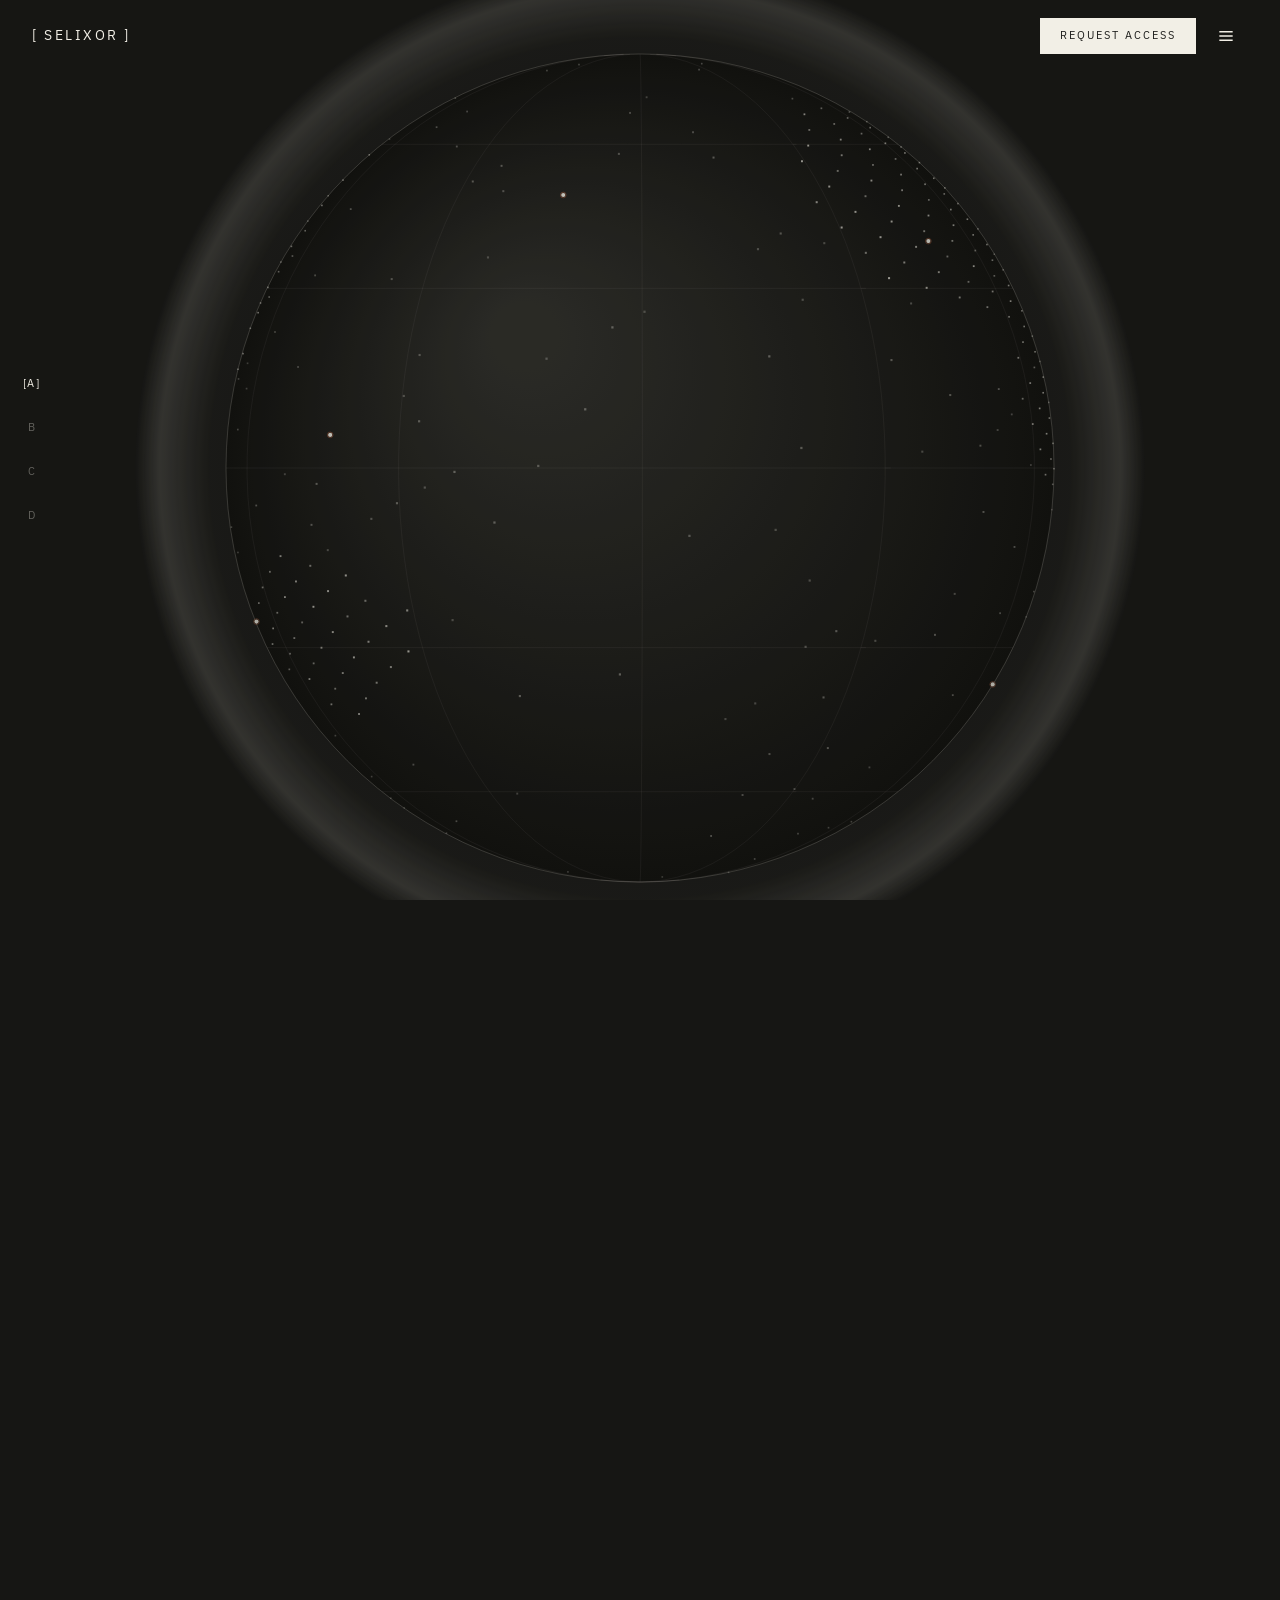
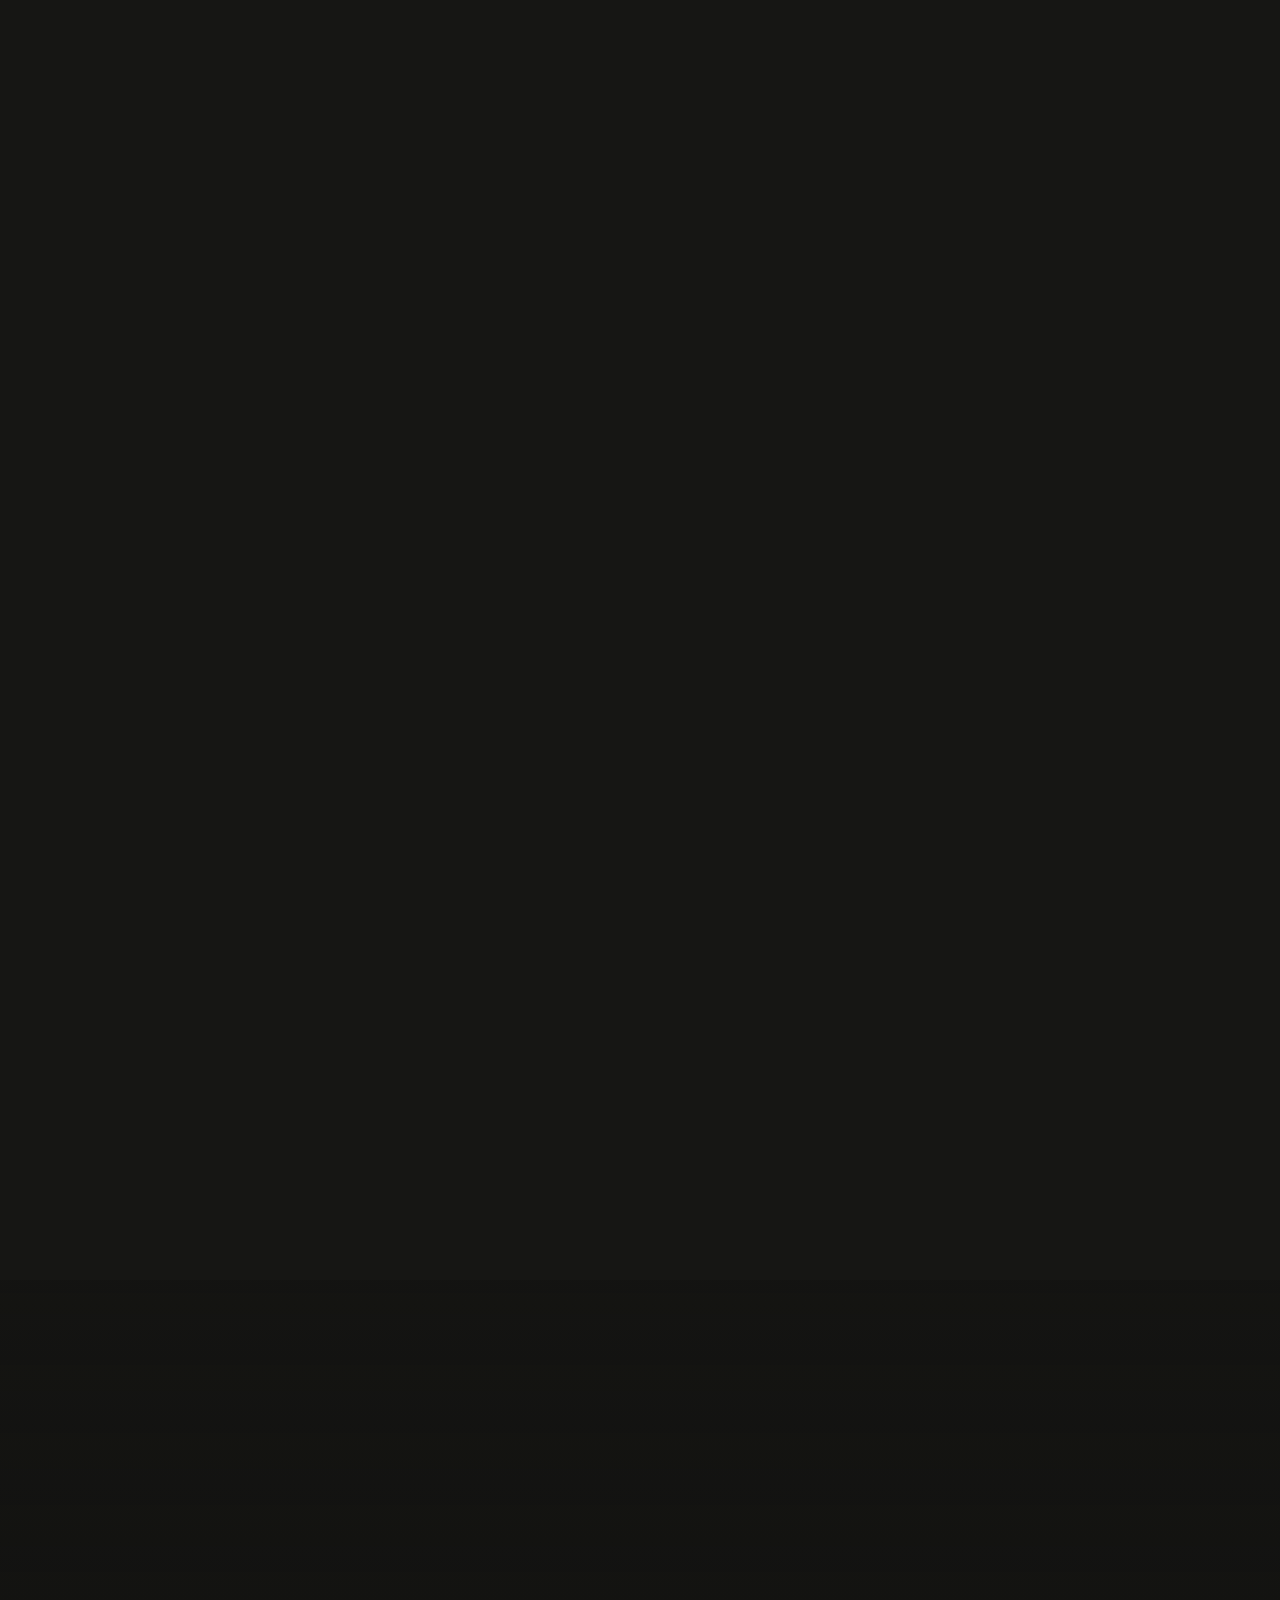
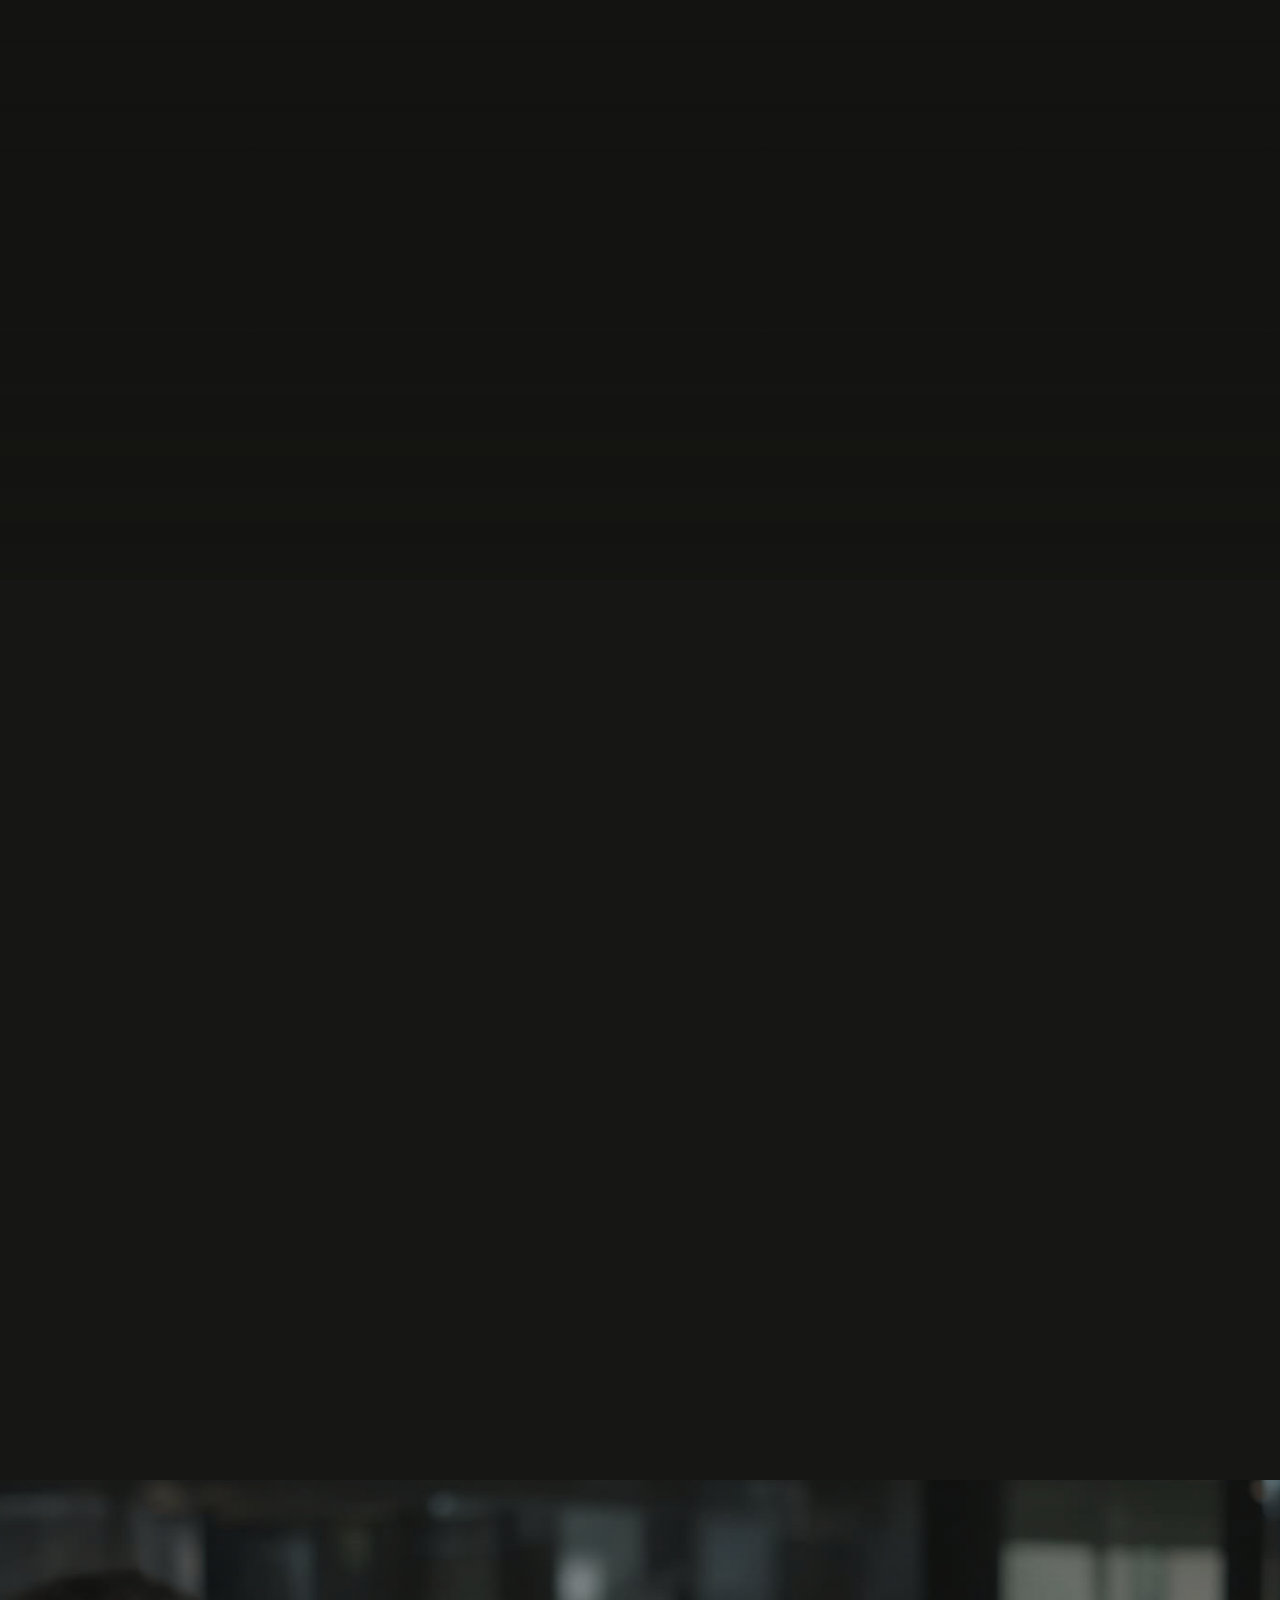
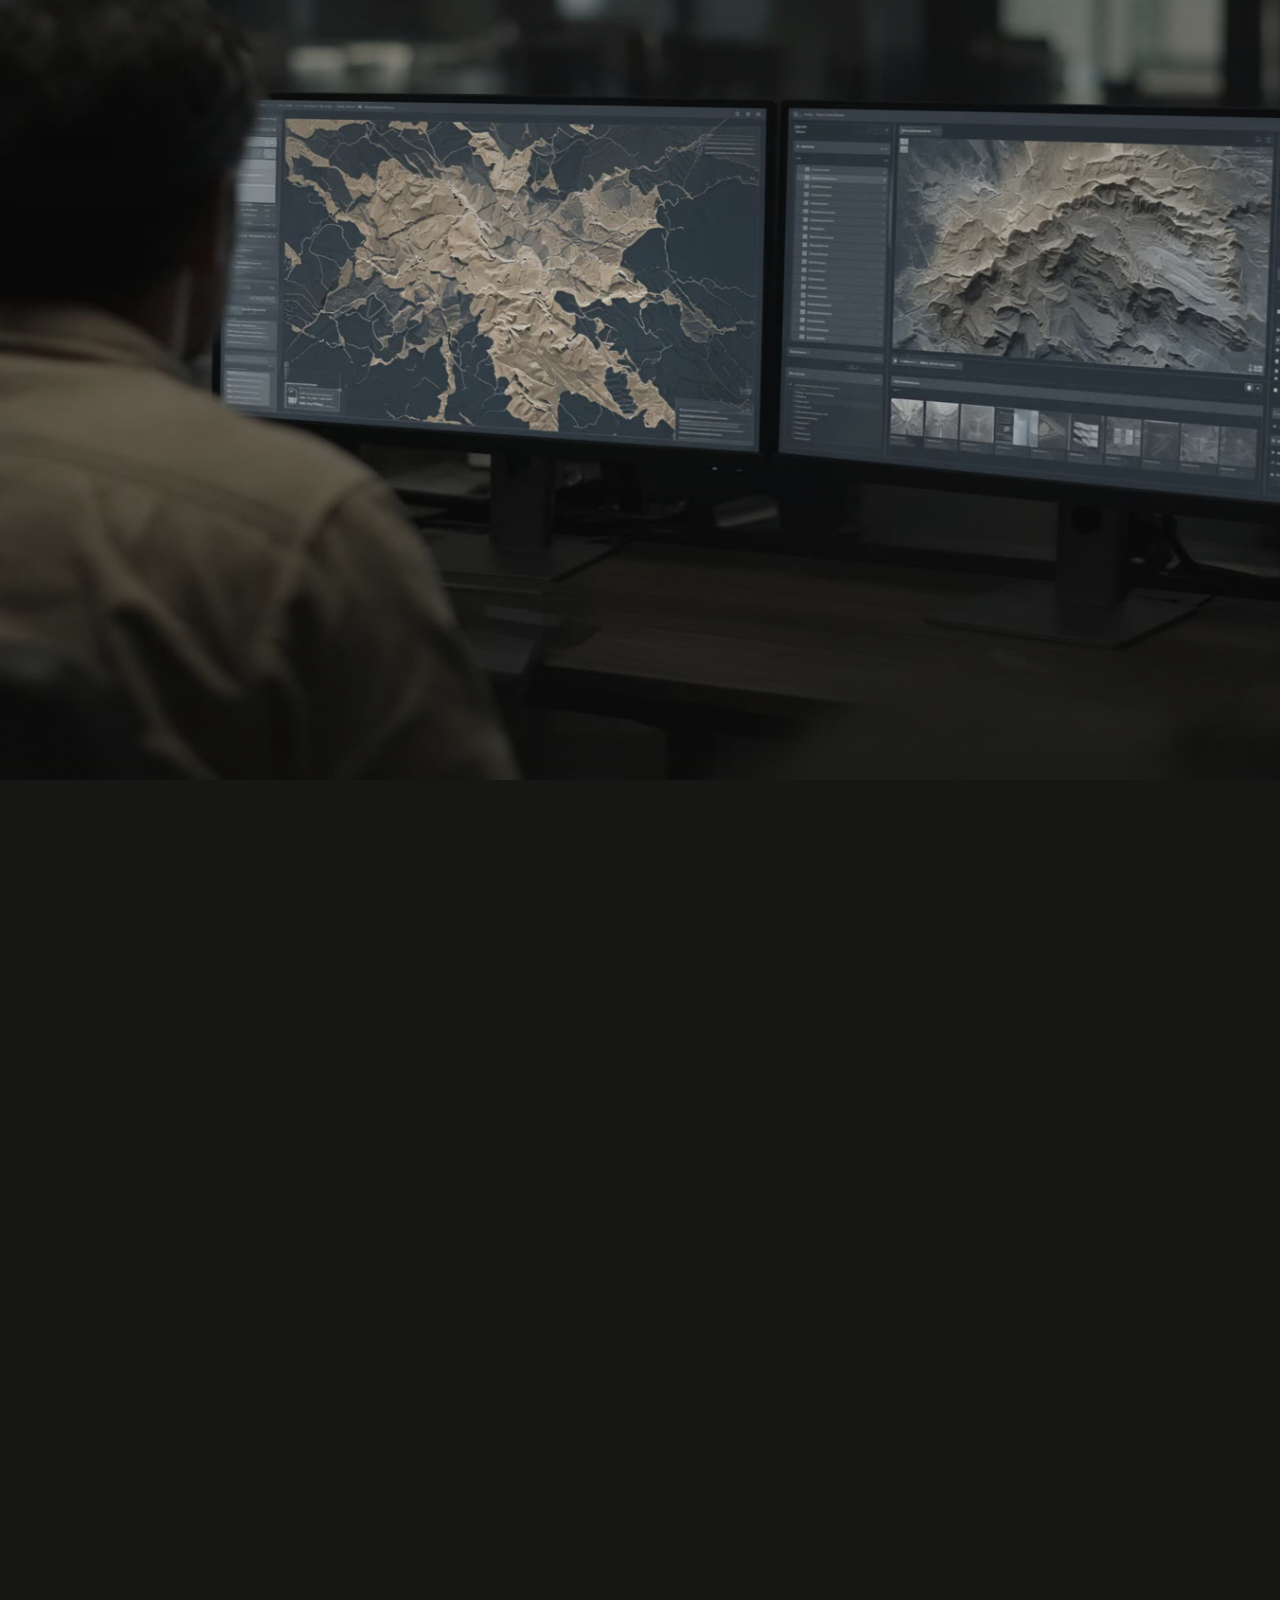
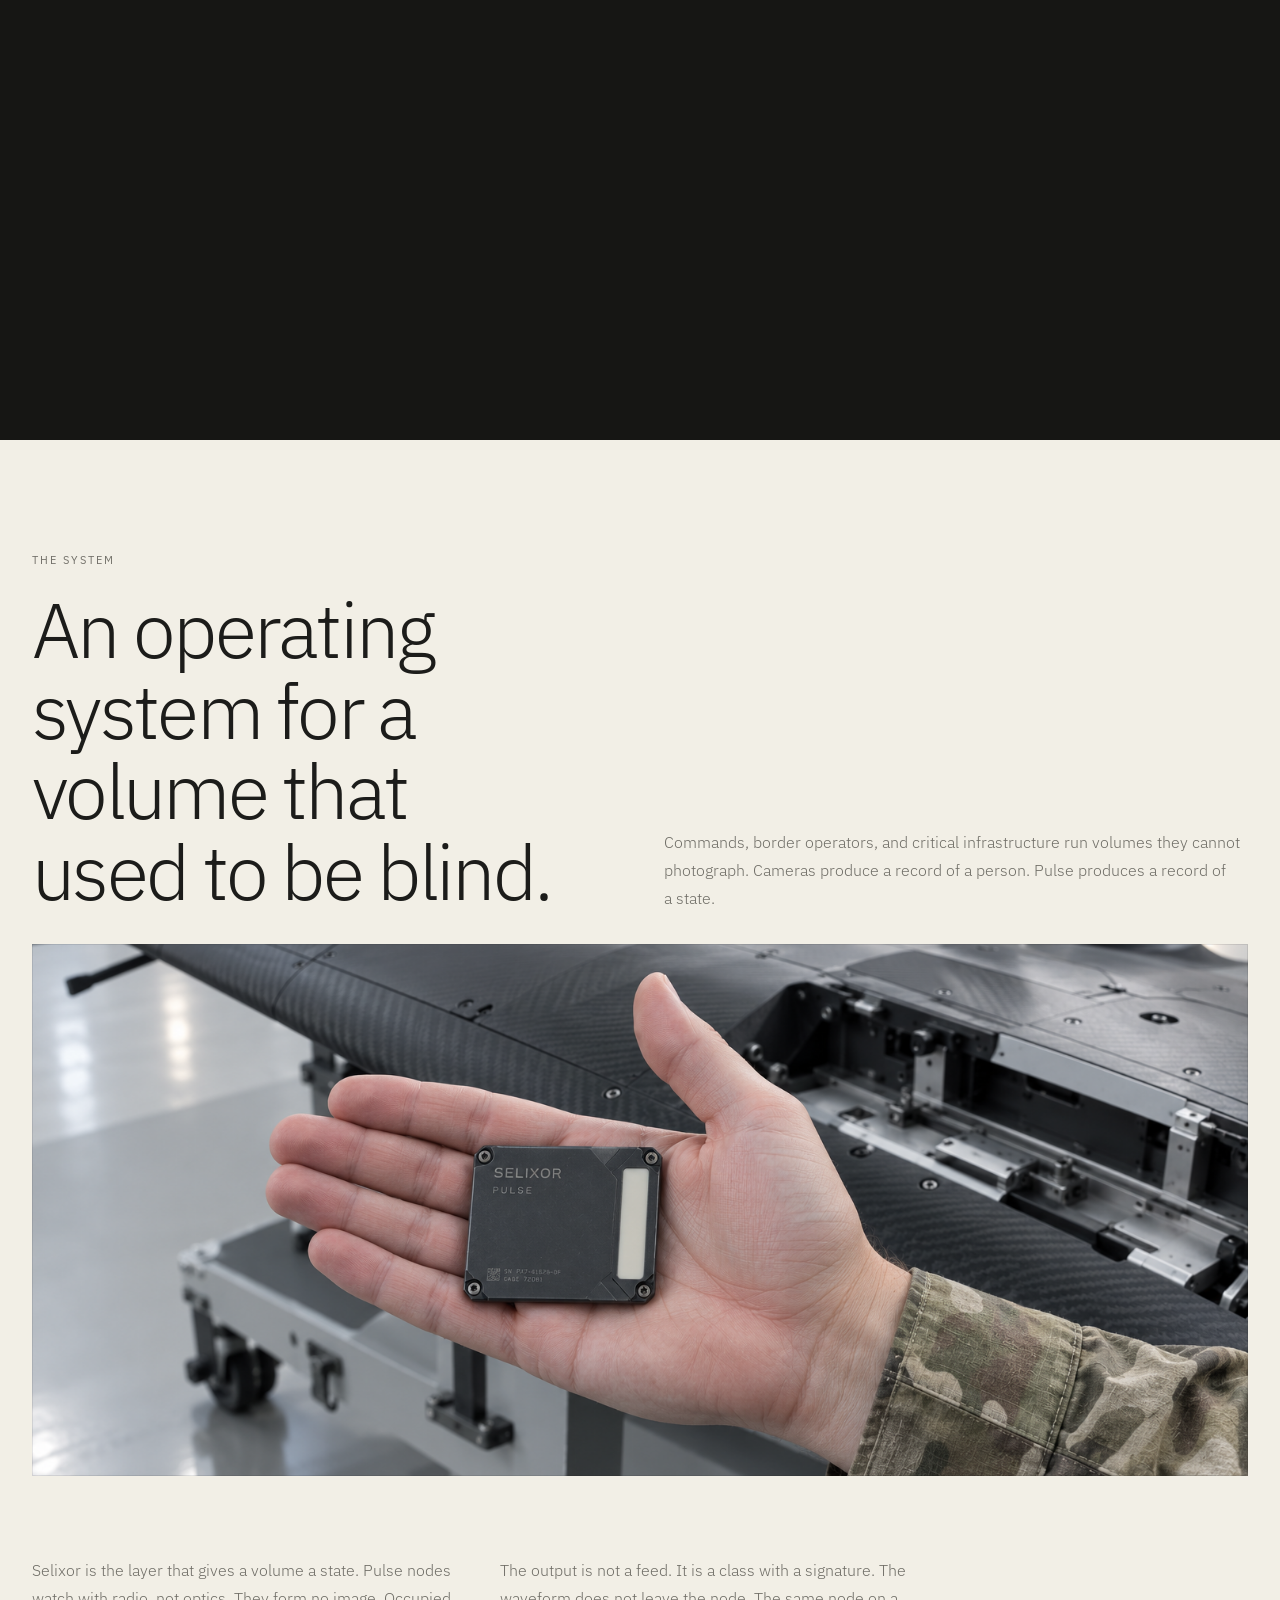
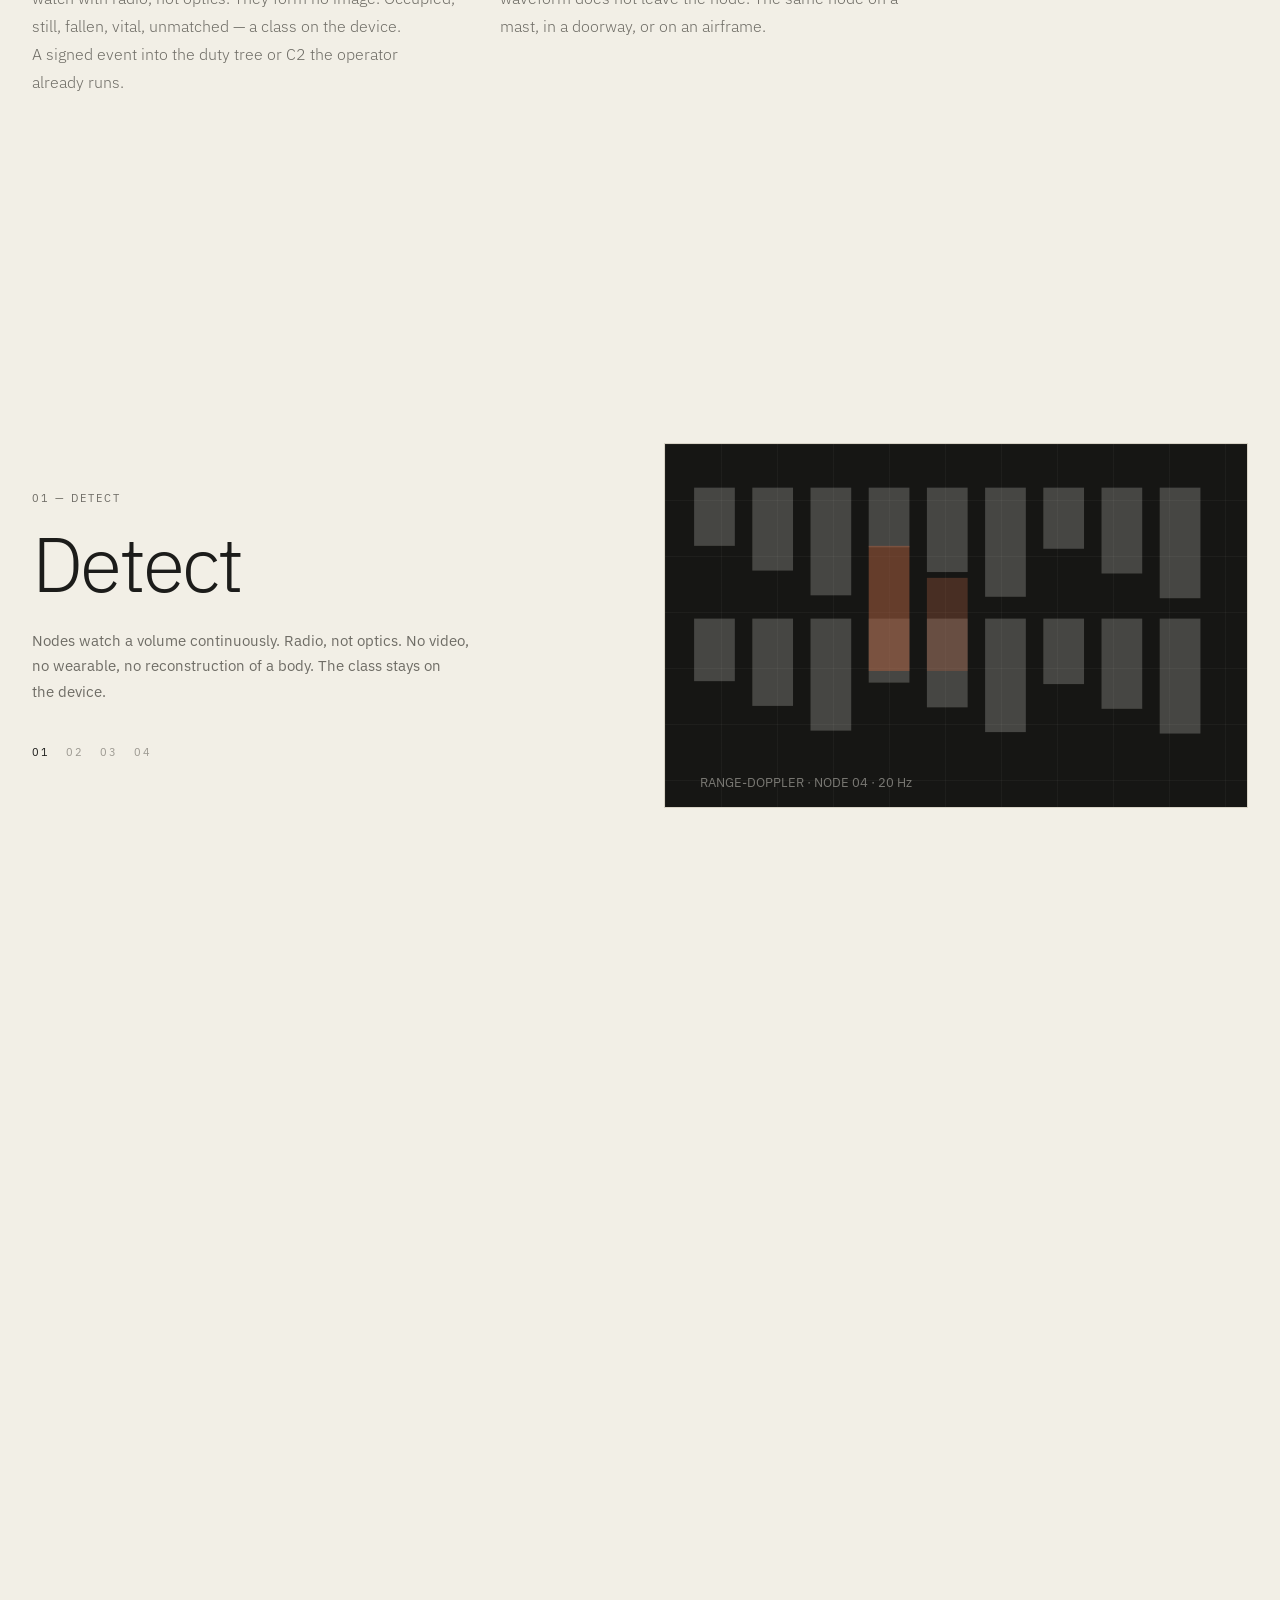
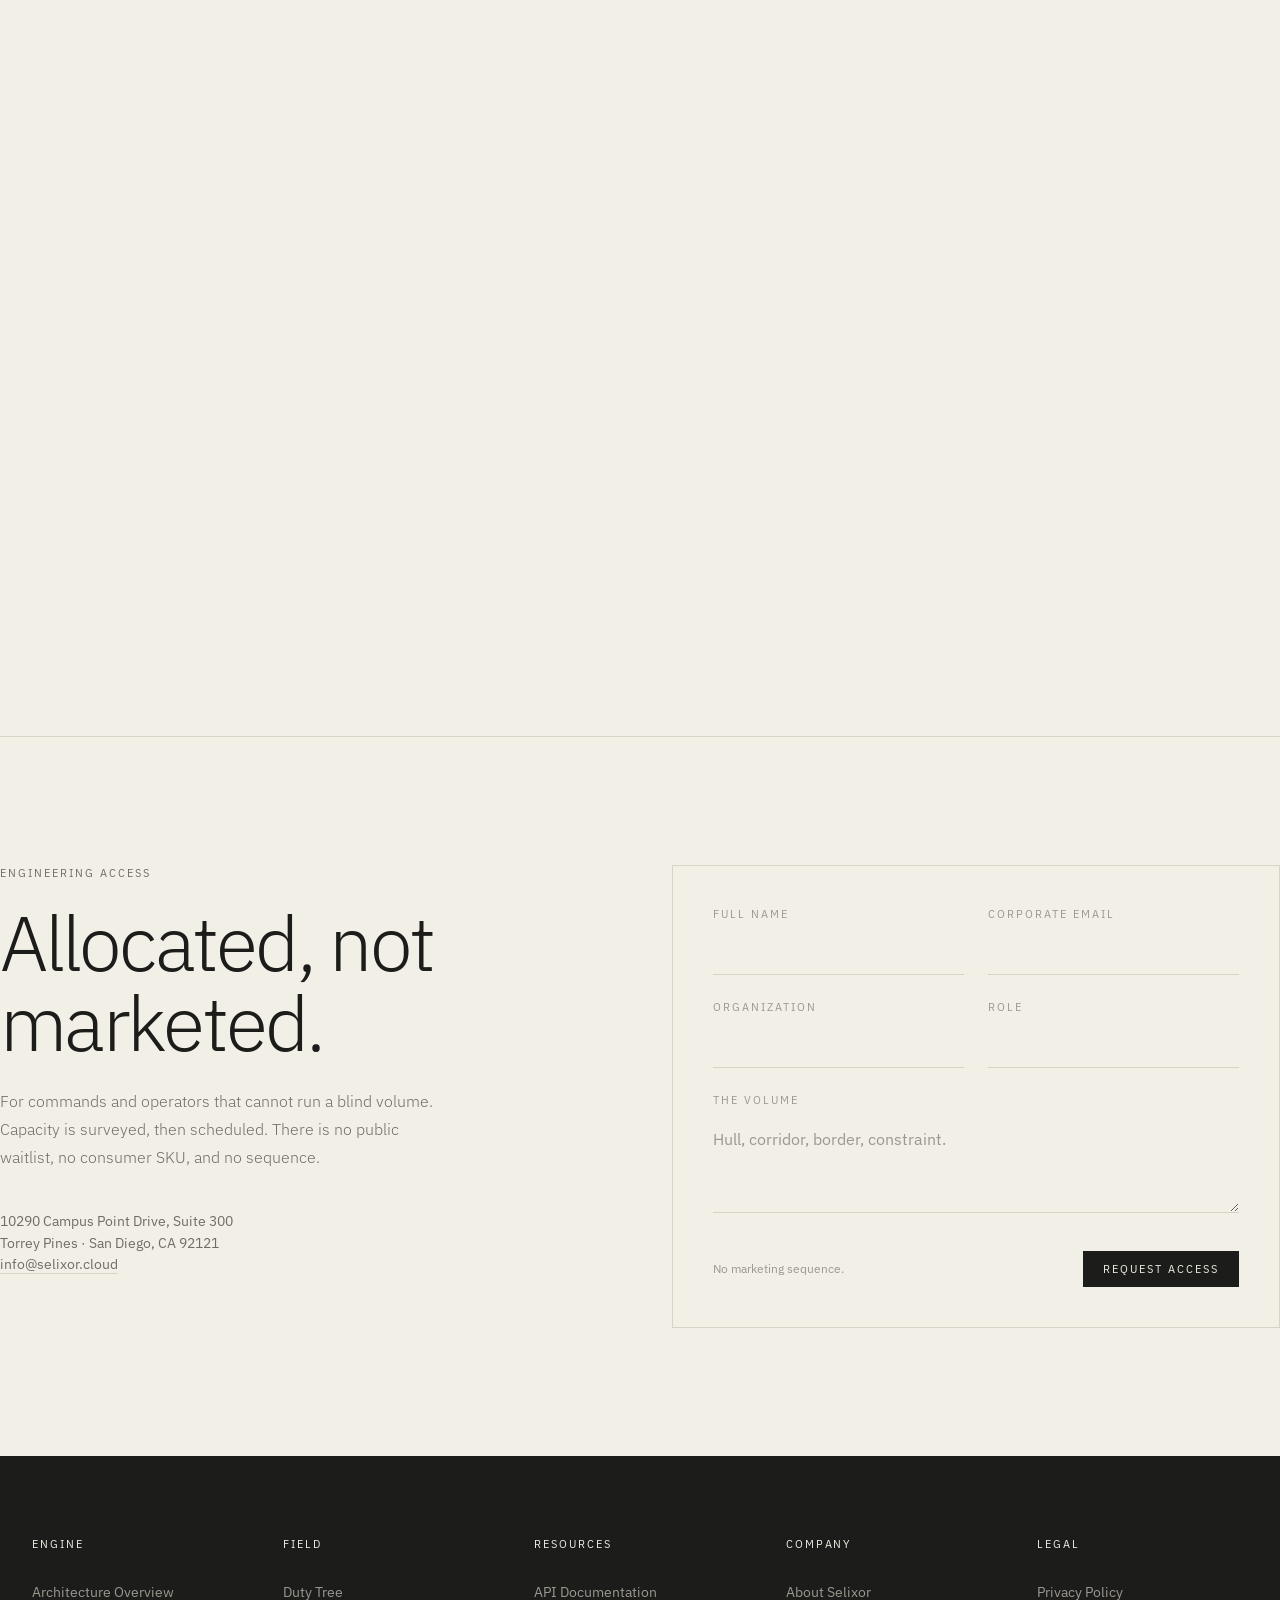
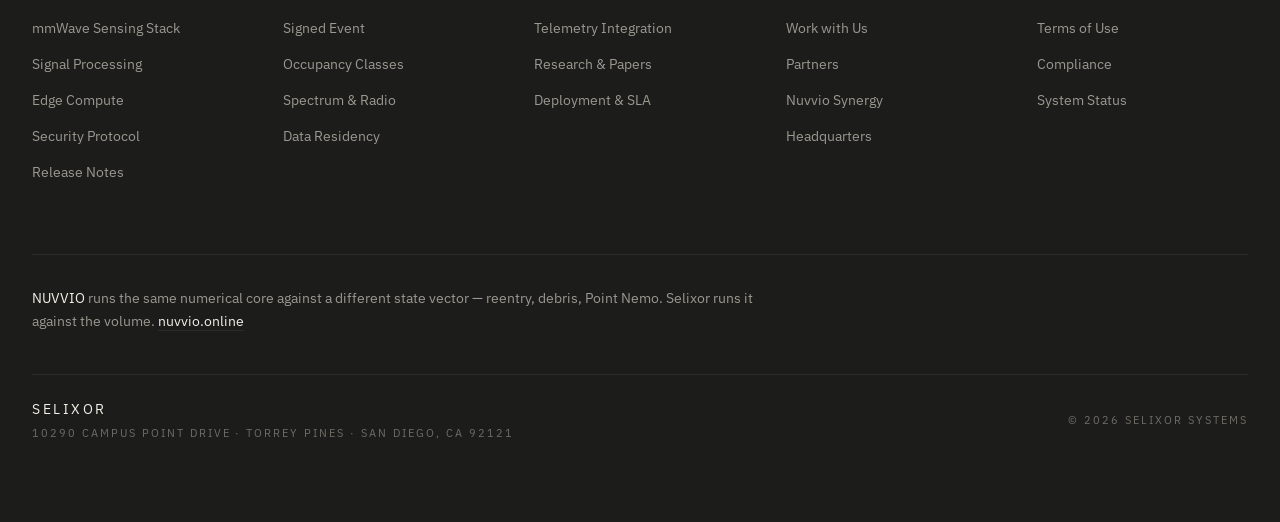
==== index.html @ 44ca9d8e "Add files via upload" ====
<!DOCTYPE html>
<html lang="en">
<head>
<meta charset="utf-8">
<meta name="viewport" content="width=device-width, initial-scale=1, viewport-fit=cover">
<meta name="theme-color" content="#F2EFE6">
<meta name="description" content="Selixor Pulse returns a class for presence inside a volume without forming an image. On-node inference. Signed event into the duty tree or C2.">
<title>Selixor — Pulse</title>
<meta property="og:title" content="Selixor — Pulse">
<meta property="og:description" content="Pulse returns a class for presence inside a volume without forming an image. On-node class. Signed event into the duty tree or C2.">
<meta property="og:image" content="og.jpg">
<meta property="og:type" content="website">
<meta property="og:url" content="https://selixor.cloud">
<meta name="twitter:card" content="summary_large_image">
<meta name="twitter:title" content="Selixor — Pulse">
<meta name="twitter:description" content="A class, decided on the node. No photograph. Signed event into the duty tree or C2.">
<meta name="robots" content="index, follow">
<link rel="canonical" href="https://selixor.cloud/">
<link rel="icon" type="image/svg+xml" href="/favicon.svg">
<link rel="preconnect" href="https://fonts.googleapis.com">
<link rel="preconnect" href="https://fonts.gstatic.com" crossorigin>
<link href="https://fonts.googleapis.com/css2?family=IBM+Plex+Sans:ital,wght@0,300;0,400;0,500;0,600&family=Instrument+Serif:ital@0;1&display=swap" rel="stylesheet">
<style>
:root {
  --paper: #f2efe6;
  --paper-2: #e7e2d6;
  --ink: #1c1c1a;
  --ink-2: #2c2c28;
  --charcoal: #161614;
  --steel: #6f6d66;
  --fog: #9b9890;
  --muted: #6f6d66;
  --dim: #9b9890;
  --line: #d8d3c6;
  --line-dark: #2c2c28;
  --rust: #a65d3f;
  --danger: #8f3a32;
  --sans: "IBM Plex Sans", ui-sans-serif, system-ui, sans-serif;
  --serif: "Instrument Serif", "Times New Roman", serif;
  --wordmark: clamp(4.75rem, 20vw, 13.5rem);
  --statement: clamp(2.15rem, 6vw, 5.35rem);
  --display: clamp(1.85rem, 3.6vw, 3.15rem);
  --kicker: 0.6875rem;
  --track-d: -0.035em;
  --track-c: 0.18em;
  --ease: cubic-bezier(0.22, 1, 0.36, 1);
  --max: 1400px;
}
*, *::before, *::after { box-sizing: border-box; }
html {
  background: var(--paper);
  color: var(--ink);
  -webkit-font-smoothing: antialiased;
  -moz-osx-font-smoothing: grayscale;
  scroll-behavior: smooth;
  overflow-x: clip;
  overflow-y: visible;
}
body {
  margin: 0;
  min-width: 320px;
  overflow-x: clip;
  overflow-y: visible;
  background: var(--paper);
  color: var(--ink);
  font-family: var(--sans);
  line-height: 1.55;
}
button:not(:disabled), [role="button"]:not(:disabled) { cursor: pointer; }
::selection { background: var(--ink); color: var(--paper); }
h1, h2, h3 { text-wrap: balance; margin: 0; font-weight: 300; }
p { text-wrap: pretty; margin: 0; }
img { outline: 1px solid rgba(28,28,26,.1); outline-offset: -1px; max-width: 100%; display: block; }
a { color: inherit; text-decoration: none; }
[id] { scroll-margin-top: 4.5rem; }
button { font-family: inherit; background: none; border: 0; color: inherit; padding: 0; }
ul, ol { margin: 0; padding: 0; list-style: none; }
.kicker { font-size: var(--kicker); letter-spacing: var(--track-c); text-transform: uppercase; }
.statement { font-family: var(--sans); font-size: var(--statement); font-weight: 300; line-height: 1.05; letter-spacing: var(--track-d); }
.wordmark { font-family: var(--serif); font-size: var(--wordmark); line-height: .82; letter-spacing: var(--track-d); font-weight: 400; }
.wrap { width: 100%; max-width: var(--max); margin: 0 auto; padding: 0 1rem; }
@media (min-width: 640px) { .wrap { padding: 0 2rem; } }
.fog { color: var(--fog); }
.steel { color: var(--steel); }
.paper { color: var(--paper); }
.ink { color: var(--ink); }
.muted { color: var(--muted); }
.dim { color: var(--dim); }

/* Header */
#site-header {
  position: fixed; inset: 0 0 auto; z-index: 50;
  transition: background-color .3s, border-color .3s, color .3s;
  border-bottom: 1px solid transparent;
  color: var(--paper);
}
#site-header.is-light, #site-header.menu-open {
  background: rgba(242,239,230,.95);
  border-bottom-color: var(--line);
  color: var(--ink);
  backdrop-filter: blur(8px);
  -webkit-backdrop-filter: blur(8px);
}
.nav {
  position: relative;
  height: 4rem;
  display: flex;
  align-items: center;
  justify-content: space-between;
  max-width: var(--max);
  margin: 0 auto;
  padding: 0 1rem;
  gap: .75rem;
}
@media (min-width: 640px) { .nav { height: 4.5rem; padding: 0 2rem; } }
.nav-left {
  display: flex;
  align-items: center;
  gap: 1.5rem;
  min-width: 0;
}
.brand {
  font-size: .875rem;
  letter-spacing: var(--track-c);
  text-transform: none;
  flex-shrink: 0;
}
.brand .full { display: none; }
@media (min-width: 640px) {
  .brand .full { display: inline; }
  .brand .short { display: none; }
}
.nav-right { display: flex; align-items: center; gap: .25rem; flex-shrink: 0; }
@media (min-width: 640px) { .nav-right { gap: .5rem; } }
.btn {
  display: inline-flex; align-items: center; justify-content: center;
  height: 2.25rem; padding: 0 1.25rem;
  font-size: var(--kicker); letter-spacing: var(--track-c); text-transform: uppercase;
  transition: background-color .15s, color .15s, opacity .15s, transform .15s;
  user-select: none;
}
.btn:active:not(:disabled) { transform: scale(.96); }
.btn:disabled { opacity: .4; pointer-events: none; }
.btn-primary { background: var(--ink); color: var(--paper); }
.btn-primary:hover { opacity: .9; }
.btn-inverse { background: var(--paper); color: var(--ink); }
.btn-inverse:hover { background: var(--paper-2); }
#site-header.is-light .btn-access, #site-header.menu-open .btn-access {
  background: var(--ink); color: var(--paper);
}
#site-header:not(.is-light):not(.menu-open) .btn-access {
  background: var(--paper); color: var(--ink);
}
.btn-access .long { display: none; }
@media (min-width: 640px) {
  .btn-access .short { display: none; }
  .btn-access .long { display: inline; }
}
.menu-btn {
  display: inline-flex; width: 2.75rem; height: 2.75rem;
  align-items: center; justify-content: center;
}
.mobile-menu {
  display: none;
  border-top: 1px solid var(--line);
  background: var(--paper);
  color: var(--ink);
}
#site-header.menu-open .mobile-menu { display: block; }
.mobile-menu a {
  display: flex; min-height: 2.75rem; align-items: center;
  border-bottom: 1px solid var(--line);
  padding: 0 1rem;
  font-size: .875rem; letter-spacing: var(--track-c); text-transform: uppercase;
}

/* Chapter rail */
.chapter-rail {
  pointer-events: none;
  position: fixed; left: 1rem; top: 50%; z-index: 40;
  transform: translateY(-50%);
  display: none;
}
@media (min-width: 1024px) { .chapter-rail { display: block; } }
.chapter-rail ol { pointer-events: auto; display: flex; flex-direction: column; gap: .75rem; }
.chapter-rail a {
  display: flex; width: 2rem; height: 2rem;
  align-items: center; justify-content: center;
  font-size: var(--kicker); letter-spacing: var(--track-c);
  color: rgba(242,239,230,.35);
  transition: color .2s;
}
.chapter-rail a:hover { color: rgba(242,239,230,.7); }
.chapter-rail a.is-on { color: var(--paper); }
body.theme-light .chapter-rail a { color: rgba(28,28,26,.3); }
body.theme-light .chapter-rail a:hover { color: rgba(28,28,26,.7); }
body.theme-light .chapter-rail a.is-on { color: var(--ink); }

/* Opening */
#top { position: relative; background: var(--charcoal); color: var(--paper); height: 280vh; overflow: visible; }
@media (min-width: 768px) { #top { height: 320vh; } }
html.reduce #top { height: auto; }
.sticky-frame {
  position: sticky; top: 0;
  display: flex; flex-direction: column;
  width: 100%;
  height: 100svh;
  min-height: 100svh;
  overflow: hidden;
}
html.reduce .sticky-frame { position: relative; }
#globe { position: absolute; inset: 0; }
#globe canvas { width: 100%; height: 100%; display: block; }
.veil { position: absolute; inset: 0; background: var(--charcoal); pointer-events: none; }
.overlay { position: absolute; inset: 0; }
.overlay.is-off { display: none; }
.center { display: flex; flex-direction: column; align-items: center; justify-content: center; }
.enter-grid {
  margin-top: 2.5rem; width: 100%; max-width: 56rem;
  display: grid; grid-template-columns: 1fr; gap: 1.5rem;
  padding: 0 2rem; text-align: center;
}
@media (min-width: 640px) { .enter-grid { grid-template-columns: 1fr 1fr 1fr; } }
.reduce-block { display: none; border-top: 1px solid var(--line-dark); padding: 6rem 1.5rem; text-align: center; }
html.reduce .reduce-block { display: block; }

/* Theater */
.theater { position: absolute; inset: 0; padding-top: 4.5rem; }
.volumes {
  position: absolute; left: .75rem; right: .75rem; bottom: .75rem;
  max-height: 40%; overflow: auto;
  border: 1px solid var(--line-dark);
  background: rgba(22,22,20,.92);
  z-index: 4;
}
@media (min-width: 768px) {
  .volumes {
    inset: 2rem auto 2rem 3rem;
    max-height: none; width: 20rem;
    border-width: 1px 1px 1px 0;
  }
}
@media (min-width: 1024px) { .volumes { width: 24rem; } }
.vol-head, .vol-sub, .vol-row {
  display: flex; align-items: center; justify-content: space-between;
  padding: .5rem 1rem;
}
.vol-head { border-bottom: 1px solid var(--line-dark); padding: .75rem 1rem; }
.vol-row { align-items: flex-start; gap: .75rem; border-top: 1px solid var(--line-dark); padding: .625rem 1rem; }
.vol-row.is-active { background: rgba(242,239,230,.05); }
.dot { width: .375rem; height: .375rem; border-radius: 99px; flex-shrink: 0; background: rgba(242,239,230,.4); }
.dot.p1 { background: var(--rust); }
.os-scan {
  background-image:
    linear-gradient(to right, rgba(242,239,230,.04) 1px, transparent 1px),
    linear-gradient(to bottom, rgba(242,239,230,.04) 1px, transparent 1px);
  background-size: 56px 56px;
}
.theater-kicker {
  pointer-events: none; position: absolute; inset-inline: 0; top: 4.75rem;
  text-align: center; display: none;
}
.theater-note {
  pointer-events: none; position: absolute; bottom: 1rem; left: 50%;
  width: min(92%, 52rem); transform: translateX(-50%);
  text-align: center; display: none;
}
@media (min-width: 768px) {
  .theater-kicker, .theater-note { display: block; }
}

/* Field / Response */
#field, #response { position: relative; background: var(--charcoal); color: var(--paper); overflow: visible; }
#field { height: 200vh; }
#response { height: 240vh; }
html.reduce #field, html.reduce #response { height: auto; }
.full-img { position: absolute; inset: 0; width: 100%; height: 100%; object-fit: cover; outline: none; opacity: 1; will-change: transform; z-index: 0; }
.shade {
  position: absolute; inset: 0;
  z-index: 1;
  background: linear-gradient(to bottom, rgba(22,22,20,.38), rgba(22,22,20,.04), rgba(22,22,20,.42));
  pointer-events: none;
}
.shade-2 {
  position: absolute; inset: 0;
  z-index: 1;
  background: linear-gradient(to bottom, rgba(22,22,20,.32), rgba(22,22,20,.04), rgba(22,22,20,.4));
  pointer-events: none;
}
.type-block {
  position: relative; z-index: 10;
  display: flex; flex-direction: column; align-items: center; justify-content: center;
  height: 100%; padding: 0 1.5rem; text-align: center;
}

/* Platform / light */
#platform { background: var(--paper); color: var(--ink); }
.platform-head {
  display: grid; grid-template-columns: 1fr; gap: 3rem; align-items: end;
  padding: 7rem 0 2rem;
}
@media (min-width: 1024px) { .platform-head { grid-template-columns: 1fr 1fr; } }
.arch-img { aspect-ratio: 16/7; width: 100%; object-fit: cover; }
.two-col { display: grid; grid-template-columns: 1fr; gap: 2.5rem; max-width: 56rem; padding: 5rem 0; }
@media (min-width: 768px) { .two-col { grid-template-columns: 1fr 1fr; } }
.body-copy { font-size: 16px; font-weight: 300; line-height: 1.75; color: var(--muted); }

/* Stages */
#stages { position: relative; height: 240vh; }
html.reduce #stages { height: auto; padding: 2rem 0 4rem; }
.stages-sticky {
  position: sticky; top: 0;
  min-height: 100svh; display: flex; align-items: center;
}
html.reduce .stages-sticky { position: relative; min-height: 0; }
.stages-grid {
  display: grid; grid-template-columns: 1fr; gap: 3rem; align-items: center;
  width: 100%; padding: 6rem 0;
}
@media (min-width: 1024px) { .stages-grid { grid-template-columns: 1fr 1fr; } }
.stage-nums { display: flex; gap: 1rem; margin-top: 2.5rem; }
.stage-nums li { font-size: var(--kicker); letter-spacing: var(--track-c); text-transform: uppercase; color: var(--fog); }
.stage-nums li.is-on { color: var(--ink); }
.viz-frame { border: 1px solid var(--line); background: var(--charcoal); color: var(--paper); }
.viz { display: none; aspect-ratio: 16/10; position: relative; overflow: hidden; }
.viz.is-on { display: block; }
.viz-pad { padding: 1.5rem; }
html.reduce .reduce-stages { display: grid; gap: 2.5rem; }
@media (min-width: 768px) { html.reduce .reduce-stages { grid-template-columns: 1fr 1fr; } }
html.reduce .stages-live { display: none; }
.reduce-stages { display: none; }
html.reduce .reduce-stages { display: grid; }
.bar-track { height: 1px; background: var(--line-dark); margin-top: .5rem; }
.bar-fill { height: 1px; background: rgba(242,239,230,.3); }
.bar-fill.full { background: var(--paper); }

/* Access */
#access { border-top: 1px solid var(--line); background: var(--paper); color: var(--ink); }
.access-grid {
  display: grid; grid-template-columns: 1fr; gap: 4rem;
  padding: 6rem 0;
}
@media (min-width: 1024px) { .access-grid { grid-template-columns: 1fr 1fr; padding: 8rem 0; } }
.form-box { border: 1px solid var(--line); padding: 1.5rem; }
@media (min-width: 640px) { .form-box { padding: 2.5rem; } }
.form-grid { display: grid; grid-template-columns: 1fr; gap: 1.5rem; }
@media (min-width: 640px) { .form-grid { grid-template-columns: 1fr 1fr; } }
label { display: block; margin-bottom: .5rem; font-size: var(--kicker); letter-spacing: var(--track-c); text-transform: uppercase; color: var(--dim); }
input, textarea {
  width: 100%; height: 2.75rem;
  border: 0; border-bottom: 1px solid var(--line);
  background: transparent; padding: 0;
  font-family: var(--sans); font-size: .875rem; color: var(--ink);
  outline: none;
}
textarea { min-height: 6rem; height: auto; padding: .75rem 0; resize: vertical; }
input:focus, textarea:focus { border-bottom-color: var(--ink); }
input::placeholder, textarea::placeholder { color: var(--dim); }
.form-foot { display: flex; align-items: center; justify-content: space-between; gap: 1rem; margin-top: 2rem; }
.ok-box { border: 1px solid var(--line); padding: 4rem 2rem; text-align: center; }
.err { color: var(--danger); font-size: .75rem; }

/* Footer */
footer { background: var(--ink); color: var(--paper); }
.foot-grid { display: grid; grid-template-columns: 1fr 1fr; gap: 2.5rem; padding: 5rem 0 0; }
@media (min-width: 768px) { .foot-grid { grid-template-columns: 1fr 1fr 1fr; } }
@media (min-width: 1100px) { .foot-grid { grid-template-columns: 1fr 1fr 1fr 1fr 1fr; } }
.foot-col h3 { font-size: var(--kicker); letter-spacing: var(--track-c); text-transform: uppercase; font-weight: 400; color: var(--paper); }
.foot-col ul { margin-top: 1.25rem; }
.foot-col button, .foot-col a {
  display: block; min-height: 2.25rem;
  text-align: left; font-size: .875rem; color: var(--fog);
  transition: color .15s;
}
.foot-col button:hover, .foot-col a:hover { color: var(--paper); }
.nuvvio-note { margin-top: 4rem; border-top: 1px solid var(--line-dark); padding-top: 2rem; }
.nuvvio-note p { max-width: 48rem; font-size: .875rem; line-height: 1.7; color: var(--fog); }
.nuvvio-note a { color: var(--paper); text-decoration: underline; text-underline-offset: 4px; text-decoration-color: var(--line-dark); }
.nuvvio-note a:hover { text-decoration-color: var(--paper); }
.foot-end {
  margin-top: 2.5rem; border-top: 1px solid var(--line-dark); padding: 1.5rem 0 5rem;
  display: flex; flex-direction: column; gap: 1rem;
}
@media (min-width: 640px) {
  .foot-end { flex-direction: row; align-items: center; justify-content: space-between; }
}

/* Overlays */
.sheet {
  display: none;
  position: fixed; inset: 0; z-index: 80;
  overflow-y: auto;
  background: var(--paper); color: var(--ink);
}
.sheet.is-open { display: block; animation: overlay-in .4s var(--ease) both; }
.sheet-head {
  position: sticky; top: 0; z-index: 10;
  display: flex; align-items: center; justify-content: space-between;
  border-bottom: 1px solid var(--line);
  background: rgba(242,239,230,.95);
  padding: .75rem 1rem;
}
@media (min-width: 640px) { .sheet-head { padding: .75rem 2rem; } }
.back-btn {
  display: inline-flex; min-height: 2.75rem; align-items: center; gap: .5rem;
  font-size: var(--kicker); letter-spacing: var(--track-c); text-transform: uppercase;
  color: var(--muted);
}
.back-btn:hover { color: var(--ink); }
.about-body { max-width: 1100px; margin: 0 auto; padding: 4rem 1rem; }
@media (min-width: 640px) { .about-body { padding: 6rem 2rem; } }
.origin { max-width: 42rem; margin-top: 3rem; }
.origin p { font-size: 16px; font-weight: 300; line-height: 1.8; color: var(--muted); margin-top: 1.5rem; }
@media (min-width: 640px) { .origin p { font-size: 17px; } }
.roster { margin-top: 6rem; }
.founder {
  margin-top: 3rem;
  display: grid; grid-template-columns: 1fr; gap: 3rem; align-items: center;
}
@media (min-width: 1024px) { .founder { grid-template-columns: minmax(0,.9fr) minmax(0,1.1fr); } }
.portrait { position: relative; aspect-ratio: 3/4; overflow: hidden; background: var(--paper-2); }
.portrait img {
  position: relative; z-index: 1;
  width: 100%; height: 100%; object-fit: cover; object-position: top;
  filter: grayscale(1) contrast(1.1);
  transition: filter .5s, transform .5s;
}
.portrait img.is-missing { opacity: 0; }
.portrait:has(.plate-pending) img { opacity: 0; }
.portrait:has(.plate-pending) img.is-ready { opacity: 1; }
.portrait:hover img:not(.is-missing) { filter: none; transform: scale(1.03); }
.plate-pending {
  position: absolute; inset: 0; z-index: 2;
  display: flex; align-items: center; justify-content: center;
  pointer-events: none;
  color: var(--steel);
}
.team-grid { margin-top: 4rem; display: grid; grid-template-columns: 1fr; gap: 2.5rem; }
@media (min-width: 640px) { .team-grid { grid-template-columns: 1fr 1fr; } }
@media (min-width: 1024px) { .team-grid { grid-template-columns: 1fr 1fr 1fr; } }
.hq { margin-top: 6rem; border-top: 1px solid var(--line); padding-top: 4rem; }
.hq-frame { margin-top: 2.5rem; overflow: hidden; border: 1px solid var(--line); background-image:url("[data-uri]"); background-size:cover; background-position:center center; background-repeat:no-repeat; }
.hq-frame img { aspect-ratio: 16/8; width: 100%; object-fit: cover; }
.hq-cap {
  display: flex; flex-direction: column; gap: .5rem;
  border-top: 1px solid var(--line); padding: 1rem 1.25rem;
}
@media (min-width: 640px) { .hq-cap { flex-direction: row; justify-content: space-between; } }

.doc-body { max-width: 720px; margin: 0 auto; padding: 3.5rem 1rem 5rem; }
@media (min-width: 640px) { .doc-body { padding: 5rem 1.5rem; } }
.doc-body h1 { margin-top: .75rem; font-size: var(--display); letter-spacing: var(--track-d); }
.doc-body .p { margin-top: 1.25rem; font-size: 15px; line-height: 1.75; color: var(--muted); }
.doc-body h2 { margin-top: 2.5rem; font-size: 1.25rem; font-weight: 300; }
.doc-body ul { margin-top: 1rem; padding-left: 1.25rem; list-style: disc; }
.doc-body li { font-size: 15px; line-height: 1.7; color: var(--muted); margin-top: .4rem; }
.spec { margin-top: 1.5rem; border-top: 1px solid var(--line); border-bottom: 1px solid var(--line); }
.spec-row {
  display: grid; grid-template-columns: 1fr; gap: .25rem;
  padding: .75rem 0; border-top: 1px solid var(--line);
}
.spec-row:first-child { border-top: 0; }
@media (min-width: 640px) { .spec-row { grid-template-columns: 180px 1fr; gap: 1.5rem; } }
.spec-row dt { font-size: var(--kicker); letter-spacing: var(--track-c); text-transform: uppercase; }
.spec-row dd { font-size: .875rem; color: var(--muted); }
.partner-cards { margin-top: 2.5rem; display: grid; gap: 1.5rem; }
.partner-cards figure { border: 1px solid var(--line); }
.partner-cards img { aspect-ratio: 16/7; width: 100%; object-fit: cover; filter: grayscale(1); }
.partner-cards figcaption { padding: 1rem 1.25rem; }
.doc-foot { margin-top: 4rem; border-top: 1px solid var(--line); padding-top: 1.5rem; font-size: .875rem; color: var(--dim); }
.doc-foot button { color: var(--ink); text-decoration: underline; text-underline-offset: 4px; text-decoration-color: var(--line); }

.reveal { opacity: 0; transform: translateY(12px); transition: opacity .7s var(--ease), transform .7s var(--ease); }
.reveal.is-visible { opacity: 1; transform: none; }
@keyframes overlay-in {
  from { opacity: 0; transform: translateY(12px); }
  to { opacity: 1; transform: none; }
}
@media (prefers-reduced-motion: reduce) {
  html { scroll-behavior: auto; }
  .reveal, .reveal.is-visible { opacity: 1; transform: none; transition: none; }
  .sheet.is-open { animation: none; }
}

.icon { width: 1.25rem; height: 1.25rem; display: block; }
.icon[hidden], .icon-sm[hidden] { display: none; }
.icon-sm { width: 1rem; height: 1rem; }


/* Any file named laptop.jpg / console.jpg / operator.jpg / architecture.jpg
   fills the same slot. The box size does not follow the photo's own dimensions. */
img.full-img,
video.full-img {
  position: absolute;
  inset: 0;
  width: 100% !important;
  height: 100% !important;
  max-width: none !important;
  max-height: none !important;
  object-fit: cover !important;
  object-position: center center !important;
  transform-origin: center center;
  outline: none;
  opacity: 1;
  color: transparent;
  font-size: 0;
}
video.full-img {
  opacity: 1;
  z-index: 0;
  pointer-events: none;
  background: var(--charcoal);
  filter: brightness(1.14) contrast(1.06);
  object-fit: cover !important;
  object-position: center center !important;
  transform: none !important;
}
video.full-img.is-on {
  opacity: 1;
}

/* iPhone / iPad: native 1792×914 frame, full width, no crop.
   Copy sits below the cinematic (same pattern as a landscape product shot).
   Desktop keeps the original 100svh pinned cover. */
@media (max-width: 1024px) {
  #field {
    height: auto !important;
  }
  #field .sticky-frame {
    position: relative;
    height: auto;
    min-height: 0;
    overflow: hidden;
    background: var(--charcoal);
  }
  #field video.full-img {
    position: relative !important;
    inset: auto !important;
    top: auto !important;
    right: auto !important;
    bottom: auto !important;
    left: auto !important;
    flex: 0 0 auto;
    width: 100% !important;
    height: auto !important;
    max-width: 100% !important;
    max-height: none !important;
    aspect-ratio: 1792 / 914;
    object-fit: contain !important;
    object-position: center center !important;
    transform: none !important;
    display: block;
  }
  #field .shade { display: none; }
  #field .type-block {
    position: relative;
    height: auto;
    min-height: 0;
    padding: 2rem 1.25rem 3rem;
    justify-content: flex-start;
  }
}
img.arch-img {
  color: transparent;
  font-size: 0;
}
.arch-frame {
  position: relative;
  display: block;
  width: 100%;
  aspect-ratio: 16 / 7;
  overflow: hidden;
  background: var(--paper-2);
}
img.arch-img {
  position: absolute;
  inset: 0;
  width: 100% !important;
  height: 100% !important;
  max-width: none !important;
  max-height: none !important;
  object-fit: cover !important;
  object-position: center center !important;
}
.portrait img {
  position: absolute;
  inset: 0;
  width: 100% !important;
  height: 100% !important;
  max-width: none !important;
  object-fit: cover !important;
  object-position: top center !important;
}
.hq-frame > img,
.partner-cards img {
  width: 100% !important;
  max-width: none !important;
  object-fit: cover !important;
  object-position: center center !important;
}

/* First paint: only the opening wordmark. JS reveals the other chapters on scroll. */
#ov-statement,
#ov-theater {
  opacity: 0;
  pointer-events: none;
}

html, body, #selixor-mount {
  max-width: 100%;
  overflow-x: clip;
  overflow-y: visible;
}

.wordmark {
  max-width: 100%;
}

input, textarea {
  font-size: 16px;
}

@media (max-width: 639px) {
  :root {
    --wordmark: clamp(3.15rem, 17vw, 4.75rem);
    --statement: clamp(1.7rem, 8vw, 2.4rem);
  }
  .btn {
    min-height: 2.75rem;
    padding: 0 1rem;
  }
  .enter-grid {
    margin-top: 1.5rem;
    gap: 1rem;
    padding: 0 1rem;
  }
  .type-block {
    padding: 0 1.25rem;
  }
  .platform-head {
    padding: 5rem 0 1.5rem;
    gap: 1.75rem;
  }
  .arch-frame {
    aspect-ratio: 16 / 9;
    width: calc(100% + 2rem);
    max-width: none;
    margin-left: -1rem;
    margin-right: -1rem;
  }
  .two-col {
    padding: 3rem 0;
    gap: 1.75rem;
  }
  .access-grid {
    padding: 4rem 0;
    gap: 2.5rem;
  }
  .stages-grid {
    padding: 4.5rem 0;
    gap: 2rem;
  }
  .volumes {
    max-height: 44%;
  }
  .form-foot {
    flex-wrap: wrap;
  }
  .nav,
  .wrap {
    padding-left: max(1rem, env(safe-area-inset-left));
    padding-right: max(1rem, env(safe-area-inset-right));
  }
  .mobile-menu a {
    min-height: 2.75rem;
  }
}

@media (min-width: 640px) and (max-width: 1023px) {
  .type-block {
    padding: 0 2rem;
  }
  .stages-grid {
    padding: 5rem 0;
  }
}

html { -webkit-text-size-adjust: 100%; text-size-adjust: 100%; }
button, a, .btn, .menu-btn, .back-btn { touch-action: manipulation; -webkit-tap-highlight-color: transparent; }

</style>
</head>
<body>
<a class="skip" href="#platform" style="position:absolute;left:-999px">Skip to content</a>

<header id="site-header">
  <nav class="nav" aria-label="Primary">
    <div class="nav-left">
      <a class="brand" href="#top">
        <span class="short">SELIXOR</span>
        <span class="full">[ SELIXOR ]</span>
      </a>
    </div>
    <div class="nav-right">
      <a class="btn btn-access" href="#access"><span class="short">Access</span><span class="long">Request Access</span></a>
      <button type="button" class="menu-btn" id="menu-btn" aria-label="Open menu" aria-expanded="false">
        <svg class="icon" id="icon-menu" viewBox="0 0 24 24" fill="none" stroke="currentColor" stroke-width="1.75"><path d="M4 7h16M4 12h16M4 17h16"/></svg>
        <svg class="icon" id="icon-close" viewBox="0 0 24 24" fill="none" stroke="currentColor" stroke-width="1.75" hidden><path d="M6 6l12 12M18 6L6 18"/></svg>
      </button>
    </div>
  </nav>
  <div class="mobile-menu" id="mobile-menu">
    <a href="#platform">Platform</a>
    <a href="#field">Field</a>
    <a href="#response">Response</a>
    <a href="#access">Request Access</a>
  </div>
</header>

<nav class="chapter-rail" aria-label="Chapters">
  <ol>
    <li><a href="#top" data-ch="A">A</a></li>
    <li><a href="#field" data-ch="B">B</a></li>
    <li><a href="#response" data-ch="C">C</a></li>
    <li><a href="#platform" data-ch="D">D</a></li>
  </ol>
</nav>

<main>
<section id="top" data-theme="dark" data-chapter="A">
  <div class="sticky-frame">
    <div id="globe" aria-hidden="true"><canvas></canvas></div>
    <div class="veil" id="veil"></div>

    <div class="overlay center" id="ov-name">
      <p class="kicker fog">Selixor // Pulse</p>
      <h1 class="wordmark paper" style="margin-top:1rem;max-width:100vw;overflow:hidden;padding:0 .5rem;text-align:center">Selixor</h1>
      <div class="enter-grid">
        <p class="kicker fog">No image</p>
        <p class="kicker fog">A class</p>
        <p class="kicker fog">A signed event</p>
      </div>
    </div>

    <div class="overlay center" id="ov-statement" style="padding:0 1.5rem">
      <h2 class="statement paper" style="max-width:64rem;text-align:center">Your software is the sensing system</h2>
      <p class="fog" style="margin-top:2rem;text-align:center;font-size:.875rem;font-weight:300">A class, decided on the node.<br>No photograph.</p>
    </div>

    <div class="overlay" id="ov-theater">
      <div class="theater">
        <aside class="volumes os-scan">
          <div class="vol-head">
            <p class="kicker paper">Volumes</p>
            <p class="kicker steel">Site-04 North</p>
          </div>
          <div class="vol-sub">
            <p class="kicker fog">On-node</p>
            <p class="kicker paper" style="font-variant-numeric:tabular-nums">10</p>
          </div>
          <ul id="vol-list"></ul>
        </aside>
        <p class="theater-kicker kicker fog">Pulse · live on the volume</p>
      </div>
    </div>
  </div>
  <div class="reduce-block">
    <h2 class="statement">Your software is the sensing system</h2>
    <p class="fog" style="margin-top:1.5rem">A class, decided on the node. No photograph.</p>
  </div>
</section>

<section id="field" data-theme="dark" data-chapter="B">
  <div class="sticky-frame">
    <video class="full-img" id="field-vid" muted loop playsinline webkit-playsinline preload="metadata" disablepictureinpicture width="1792" height="914">
      <source src="/cinematic/pulse.mp4" type="video/mp4">
    </video>
    <div class="shade"></div>
    <div class="type-block" id="field-type">
      <p class="kicker fog">Pulse · on-node class</p>
      <h2 class="statement" style="margin-top:1.5rem;max-width:64rem">The volume has a state. It never had a picture.</h2>
      <p class="fog" style="margin-top:2rem;max-width:28rem;font-size:.875rem;font-weight:300">Occupied, still, vital, unmatched. A class. No optical reconstruction.</p>
    </div>
  </div>
</section>

<section id="response" data-theme="dark" data-chapter="C">
  <div class="sticky-frame">
    <img class="full-img" id="console-img" src="/cinematic/console.jpg" alt="Operator inspecting a volume on dual consoles" width="1600" height="900" loading="lazy" decoding="async">
    <img class="full-img" id="operator-img" src="/cinematic/operator.jpg" alt="Empty secure corridor — a volume under Pulse" width="1600" height="900" loading="lazy" decoding="async">
    <div class="shade-2"></div>
    <div class="type-block" id="response-type">
      <p class="kicker fog">Duty tree · signed event</p>
      <h2 class="statement" id="response-h" style="margin-top:1.5rem;max-width:64rem">The event enters the stack you already run.</h2>
      <p class="fog" id="response-p" style="margin-top:2rem;max-width:32rem;font-size:.875rem;font-weight:300">A signed class from the node into the duty tree or the C2 bus. Not a video wall. Pulse does not replace the chain.</p>
    </div>
  </div>
</section>

<section id="platform" data-theme="light" data-chapter="D">
  <div class="wrap">
    <div class="platform-head">
      <div class="reveal">
        <p class="kicker steel">The system</p>
        <h2 class="statement" style="margin-top:1.25rem">An operating system for a volume that used to be blind.</h2>
      </div>
      <div class="reveal">
        <p class="body-copy" style="max-width:36rem">Commands, border operators, and critical infrastructure run volumes they cannot photograph. Cameras produce a record of a person. Pulse produces a record of a state.</p>
      </div>
    </div>
    <div class="arch-frame"><img class="arch-img" src="/cinematic/architecture.jpg" alt="Pulse node in the palm — SELIXOR PULSE" width="1600" height="900" loading="lazy" decoding="async"></div>
    <div class="two-col">
      <p class="body-copy">Selixor is the layer that gives a volume a state. Pulse nodes watch with radio, not optics. They form no image. Occupied, still, fallen, vital, unmatched — a class on the device. A signed event into the duty tree or C2 the operator already runs.</p>
      <p class="body-copy">The output is not a feed. It is a class with a signature. The waveform does not leave the node. The same node on a mast, in a doorway, or on an airframe.</p>
    </div>
  </div>

  <div id="stages">
    <div class="stages-sticky">
      <div class="wrap stages-live">
        <div class="stages-grid">
          <div>
            <p class="kicker steel" id="stage-kicker">01 — Detect</p>
            <h3 class="statement" id="stage-title" style="margin-top:1rem">Detect</h3>
            <p class="muted" id="stage-body" style="margin-top:1.5rem;max-width:28rem;font-size:15px;line-height:1.7">Nodes watch a volume continuously. Radio, not optics. No video, no wearable, no reconstruction of a body. The class stays on the device.</p>
            <ol class="stage-nums" id="stage-nums">
              <li class="is-on">01</li><li>02</li><li>03</li><li>04</li>
            </ol>
          </div>
          <div class="viz-frame">
            <div class="viz is-on os-scan" id="viz-0">
              <svg viewBox="0 0 400 250" style="position:absolute;inset:0;width:100%;height:100%" aria-hidden="true"></svg>
            </div>
            <div class="viz viz-pad" id="viz-1">
              <p class="kicker fog">Pinned model · site-04</p>
              <ul style="margin-top:1.5rem" id="infer-rows"></ul>
            </div>
            <div class="viz viz-pad" id="viz-2" style="display:none;flex-direction:column;justify-content:space-between">
              <p class="kicker fog">Voice challenge · not retained</p>
              <p style="font-size:1.5rem;font-weight:300;line-height:1.35">“Hull 2. Vital class. Unmatched occupancy.”</p>
              <div class="kicker fog" style="display:flex;justify-content:space-between">
                <span>EN · tone institutional · retry 1/2</span>
                <span>Audio buffer: none</span>
              </div>
            </div>
            <div class="viz viz-pad" id="viz-3">
              <p class="kicker fog">Duty tree · hash 7f3c…e21</p>
              <svg viewBox="0 0 360 180" style="margin-top:1rem;width:100%" aria-hidden="true">
                <path d="M180 20 L80 80 L180 140 L280 80 Z" fill="none" stroke="rgba(242,239,230,0.25)"/>
                <g transform="translate(180,20)"><circle r="5" fill="#f2efe6"/><text y="22" text-anchor="middle" fill="rgba(242,239,230,0.7)" font-size="10" font-family="IBM Plex Sans, sans-serif">Event</text></g>
                <g transform="translate(80,80)"><circle r="5" fill="#f2efe6"/><text y="22" text-anchor="middle" fill="rgba(242,239,230,0.7)" font-size="10" font-family="IBM Plex Sans, sans-serif">Watch</text></g>
                <g transform="translate(280,80)"><circle r="5" fill="#f2efe6"/><text y="22" text-anchor="middle" fill="rgba(242,239,230,0.7)" font-size="10" font-family="IBM Plex Sans, sans-serif">Duty</text></g>
                <g transform="translate(180,140)"><circle r="5" fill="#f2efe6"/><text y="22" text-anchor="middle" fill="rgba(242,239,230,0.7)" font-size="10" font-family="IBM Plex Sans, sans-serif">C2</text></g>
              </svg>
            </div>
          </div>
        </div>
      </div>
      <div class="wrap reduce-stages" id="reduce-stages"></div>
    </div>
  </div>
</section>

<section id="access" data-theme="light" data-chapter="D">
  <div class="wrap access-grid">
    <div class="reveal">
      <p class="kicker steel">Engineering access</p>
      <h2 class="statement" style="margin-top:1.25rem">Allocated, not marketed.</h2>
      <p class="body-copy" style="margin-top:1.5rem;max-width:28rem">For commands and operators that cannot run a blind volume. Capacity is surveyed, then scheduled. There is no public waitlist, no consumer SKU, and no sequence.</p>
      <p class="muted" style="margin-top:2.5rem;font-size:.875rem">
        10290 Campus Point Drive, Suite 300<br>
        Torrey Pines · San Diego, CA 92121<br>
        <a href="mailto:info@selixor.cloud" style="text-decoration:underline;text-underline-offset:4px;text-decoration-color:var(--line)">info@selixor.cloud</a>
      </p>
    </div>
    <div class="reveal">
      <div class="ok-box" id="form-ok" hidden>
        <p style="font-size:1.5rem;font-weight:300">Request received</p>
        <p class="muted" style="margin-top:.75rem;font-size:.875rem">A person reads this. Reply within one business day.</p>
      </div>
      <form class="form-box" id="cf" action="https://formspree.io/f/xjgjwoez" method="POST">
        <input type="hidden" name="_subject" value="Institutional request — Selixor">
        <div class="form-grid">
          <div>
            <label for="name">Full name</label>
            <input id="name" name="name" autocomplete="name" required>
          </div>
          <div>
            <label for="email">Corporate email</label>
            <input id="email" name="email" type="email" autocomplete="email" required>
          </div>
          <div>
            <label for="org">Organization</label>
            <input id="org" name="institucion" required>
          </div>
          <div>
            <label for="role">Role</label>
            <input id="role" name="cargo" required>
          </div>
        </div>
        <div style="margin-top:1.5rem">
          <label for="msg">The volume</label>
          <textarea id="msg" name="message" rows="3" placeholder="Hull, corridor, border, constraint."></textarea>
        </div>
        <div class="form-foot">
          <p class="dim" id="form-hint" style="font-size:.75rem">No marketing sequence.</p>
          <button class="btn btn-primary" type="submit" id="form-btn">Request Access</button>
        </div>
      </form>
    </div>
  </div>
</section>
</main>

<footer data-theme="dark">
  <div class="wrap">
    <div class="foot-grid" id="foot-grid"></div>
    <div class="nuvvio-note">
      <p><span style="color:var(--paper)">NUVVIO</span> runs the same numerical core against a different state vector — reentry, debris, Point Nemo. Selixor runs it against the volume. <a href="https://www.nuvvio.online/" target="_blank" rel="noreferrer">nuvvio.online</a></p>
    </div>
    <div class="foot-end">
      <div>
        <p style="font-size:.875rem;letter-spacing:var(--track-c)">SELIXOR</p>
        <p class="kicker steel" style="margin-top:.25rem">10290 Campus Point Drive · Torrey Pines · San Diego, CA 92121</p>
      </div>
      <p class="kicker steel">© 2026 Selixor Systems</p>
    </div>
  </div>
</footer>

<div class="sheet" id="about-sheet" role="dialog" aria-modal="true" aria-labelledby="about-title">
  <header class="sheet-head">
    <button type="button" class="back-btn" data-close>
      <svg class="icon-sm" viewBox="0 0 24 24" fill="none" stroke="currentColor" stroke-width="1.75"><path d="M19 12H5M11 6l-6 6 6 6"/></svg>
      Return
    </button>
    <span class="kicker dim">About</span>
  </header>
  <article class="about-body">
    <p class="kicker steel">Origin</p>
    <h1 id="about-title" class="statement" style="margin-top:1.5rem;max-width:56rem">
      First we refused the photograph.
      <span class="muted" style="display:block;margin-top:.75rem">Then the volume was no longer only a room.</span>
    </h1>
    <div class="origin">
      <p>The idea did not begin as a company. It began as a constraint: if a body is inside a volume, the volume should return a state — without a camera, without a wearable, without asking permission of the light. A fall in a bathroom was the first case. It was never the only one.</p>
      <p>Radio was the answer that survived contact with physics. A chirp that returns range and motion. A classifier that returns a class, not a face. A node that decides locally because the WAN is not a life-support system. Non-optical not as a slogan — as a refusal to produce an image of a person.</p>
      <p>The architecture did not change when the volume became a hull, a corridor, a border line, or a payload on an airframe. Occupied, still, vital, unmatched. Millimeter-wave on interiors. S-band when the wall is armor. The event is signed. It enters the duty tree or the C2 bus the operator already runs.</p>
      <p>We are not here to narrate care, and we are not here for the public. We make an opaque volume computable — on the node, with a signature on every class.</p>
    </div>
    <div class="roster">
      <p class="kicker steel">Executive roster</p>
      <h2 style="margin-top:1rem;font-size:1.875rem">The floor that ships it</h2>
      <div class="founder">
        <div class="portrait">
          <img src="/team/misael-de-paz.jpeg" alt="Misael De Paz — Founder & Chief Executive Officer" width="800" height="1066" loading="lazy" decoding="async">
        </div>
        <div>
          <h3 class="statement">Misael De Paz</h3>
          <p class="kicker dim" style="margin-top:.5rem">Founder & Chief Executive Officer</p>
          <p class="kicker" style="margin-top:.75rem">Physical intelligence · Applied AI · Institutional systems</p>
          <p class="muted" style="margin-top:2rem;max-width:36rem;font-size:15px;line-height:1.7">Selixor exists because a volume without telemetry is a volume that fails silently. Misael set the constraint: sensors that do not look, software that does not leak, numbers that can be signed.</p>
        </div>
      </div>
      <div class="team-grid">
        <article>
          <div class="portrait"><img src="/team/marcos-aramburu.jpeg" alt="Marcos Aramburu — Chief Technology Officer" width="800" height="1066" loading="lazy" decoding="async"></div>
          <h3 style="margin-top:1.25rem;font-size:1.5rem">Marcos Aramburu</h3>
          <p class="kicker dim" style="margin-top:.25rem">Chief Technology Officer</p>
          <p class="muted" style="margin-top:.5rem;font-size:.75rem">Edge compute · Security · Infrastructure</p>
        </article>
        <article>
          <div class="portrait">
            <span class="plate-pending kicker dim">Plate pending</span>
            <img src="/team/claire-ostrow.jpeg" alt="Claire Ostrow — Chief Sensing Officer" width="800" height="1066" loading="lazy" decoding="async">
          </div>
          <h3 style="margin-top:1.25rem;font-size:1.5rem">Claire Ostrow</h3>
          <p class="kicker dim" style="margin-top:.25rem">Chief Sensing Officer</p>
          <p class="muted" style="margin-top:.5rem;font-size:.75rem">mmWave radar · Signal processing · On-node classifier</p>
        </article>
        <article>
          <div class="portrait">
            <span class="plate-pending kicker dim">Plate pending</span>
            <img src="/team/neil-brannigan.jpeg" alt="Neil Brannigan — Chief of Institutional Operations" width="800" height="1066" loading="lazy" decoding="async">
          </div>
          <h3 style="margin-top:1.25rem;font-size:1.5rem">Neil Brannigan</h3>
          <p class="kicker dim" style="margin-top:.25rem">Chief of Institutional Operations</p>
          <p class="muted" style="margin-top:.5rem;font-size:.75rem">Duty tree · Escalation · Shift · Closed compound</p>
        </article>
        <article>
          <div class="portrait"><img src="/team/vanesa-sokoloff.jpeg" alt="Vanesa Sokoloff — Chief Implementation Officer" width="800" height="1066" loading="lazy" decoding="async"></div>
          <h3 style="margin-top:1.25rem;font-size:1.5rem">Vanesa Sokoloff</h3>
          <p class="kicker dim" style="margin-top:.25rem">Chief Implementation Officer</p>
          <p class="muted" style="margin-top:.5rem;font-size:.75rem">Institutional networks · Deployment · Cutover</p>
        </article>
        <article>
          <div class="portrait">
            <span class="plate-pending kicker dim">Plate pending</span>
            <img src="/team/helena-greaves.jpeg" alt="Helena Greaves — Chief Assurance Officer" width="800" height="1066" loading="lazy" decoding="async">
          </div>
          <h3 style="margin-top:1.25rem;font-size:1.5rem">Helena Greaves</h3>
          <p class="kicker dim" style="margin-top:.25rem">Chief Assurance Officer</p>
          <p class="muted" style="margin-top:.5rem;font-size:.75rem">Test · Signature · Retention · Privacy · Fault</p>
          <p class="muted" style="margin-top:.35rem;font-size:.75rem">The event substitutes for the photograph.</p>
        </article>
      </div>
    </div>
    <div class="hq">
      <p class="kicker steel">Headquarters</p>
      <h2 style="margin-top:1rem;font-size:1.875rem">Torrey Pines, San Diego</h2>
      <p class="muted" style="margin-top:1rem;max-width:36rem;font-size:15px;line-height:1.7">Not a skyline office. A technical corridor — applied biology, communications, defense-adjacent engineering. RF benches, a silent test volume, the concentrator hardware we actually ship.</p>
      <div class="hq-frame">
        <img src="/cinematic/office.jpg" alt="Selixor headquarters, Torrey Pines Tech Corridor, San Diego" width="1600" height="800" loading="eager" decoding="async" onerror="this.style.opacity='0'">
        <div class="hq-cap">
          <p class="kicker dim">10290 Campus Point Drive, Suite 300 · San Diego, CA 92121</p>
          <p class="kicker dim">info@selixor.cloud</p>
        </div>
      </div>
    </div>
  </article>
</div>

<div class="sheet" id="doc-sheet" role="dialog" aria-modal="true" aria-labelledby="doc-title">
  <header class="sheet-head">
    <button type="button" class="back-btn" data-close>
      <svg class="icon-sm" viewBox="0 0 24 24" fill="none" stroke="currentColor" stroke-width="1.75"><path d="M19 12H5M11 6l-6 6 6 6"/></svg>
      Return
    </button>
    <span class="kicker dim" id="doc-kicker">Engine</span>
  </header>
  <article class="doc-body" id="doc-body"></article>
</div>

<script>
window.CONTENT = {"DOCS":[{"id":"architecture","title":"Architecture Overview","kicker":"Engine","blocks":[{"type":"p","text":"Selixor is a physical-intelligence substrate: a closed-loop stack that converts raw electromagnetic returns into actionable institutional events without exporting raw waveforms off-site. The system is organized as four concentric rings — sensing, inference, orchestration, and audit — with a hard boundary between each. Data that crosses a boundary is typed, signed, and minimized. Data that does not need to cross a boundary never does."},{"type":"p","text":"The reference deployment is a set of Pulse nodes mounted in a physical volume (room, corridor, bay, cabin) plus a site-local concentrator. Each node is an independent edge appliance. The concentrator is an on-premises control plane that never requires a public IP. Cloud is optional and used only for fleet configuration, model distribution, and encrypted audit export under operator policy."},{"type":"h","text":"Control-plane / data-plane split"},{"type":"p","text":"The data plane is the hot path: FMCW chirp generation, analog front-end, ADC, range-Doppler processing, CFAR, track association, and event emission. It is implemented in C++20 and FPGA fabric, pinned to a real-time kernel, and is not permitted to perform network I/O except through a single gRPC socket owned by the orchestration process. The control plane is the cold path: configuration, key rotation, model versioning, and HIS/EMR adapters. It is implemented in Rust. The two processes share memory only through an append-only event ring with a 64-byte header and a cryptographic sequence number."},{"type":"h","text":"Failure domains"},{"type":"ul","items":["Node isolation. A failed Pulse unit degrades coverage of its volume only. Neighboring nodes do not inherit its tracks.","Concentrator dual-active. Two concentrators can run in active/passive with a 200 ms failover on the event bus.","Model rollback. Every inference binary is content-addressed. A bad model is reverted by hash, not by filename.","Clock discipline. All timestamps are PTP-synced. Events without a valid PTP offset are quarantined, not dropped."]},{"type":"h","text":"Why this is not a camera system"},{"type":"p","text":"Cameras produce identifiable imagery and therefore inherit the legal and operational surface of visual surveillance. Selixor produces occupancy, kinematics, and anomaly classes from millimeter-wave returns. There is no reconstructed face, no reconstructed body map stored as an image, and no audio capture. The architecture is designed so that a forensic dump of a node cannot yield a photograph of a person. That is a product constraint, not a policy overlay."},{"type":"spec","rows":[{"k":"Node OS","v":"Yocto Linux, PREEMPT_RT, signed A/B rootfs"},{"k":"Event bus","v":"gRPC + NATS JetStream (on-prem)"},{"k":"Clock","v":"IEEE 1588 PTP, holdover < 50 µs / 8 h"},{"k":"Language split","v":"C++20 / FPGA (data) · Rust (control)"},{"k":"Default residency","v":"Air-gapped site, cloud optional"}]},{"type":"h","text":"Boundary contracts"},{"type":"p","text":"Each ring publishes a typed contract and refuses everything else. Sensing may emit detections and tracks; it may not open a socket. Inference may emit a class and a calibrated confidence; it may not write configuration. Orchestration may page a role; it may not mutate a model hash. Audit may seal a bundle; it may not replay a chirp. A process that violates its contract is a fault, not a feature, and is restarted into the last-known-good slot."},{"type":"p","text":"The substrate is deliberately narrow. We do not add a computer-vision sidecar, a cloud embedding store, or a 'research mode' that bypasses residency. If a capability would require a photograph, a voice recording retained as media, or a waveform leaving the building, it is out of architecture, not out of a backlog."},{"type":"h","text":"Determinism and inspectability"},{"type":"p","text":"Hot-path functions are bounded in time and memory. Allocator failure is fatal. Hidden threads are forbidden on the data plane. Every emitted event can be traced to a model hash, a firmware slot, a PTP offset, and a duty-tree hash. If you cannot reconstruct that chain from the audit log, the event is not an event and it does not page."},{"type":"ul","items":["Content-addressed artifacts: firmware, models, duty trees, and zone presets are referenced by hash, never by a mutable filename.","Measured boot: the node will not enter the data plane if the rootfs signature or the TPM-sealed key unwrap fails.","No silent fallback to cloud inference. If the NPU is down, the node degrades coverage and says so; it does not ship IQ off-box.","Configuration is pull-based from the concentrator. Nodes do not scrape the public internet for updates."]},{"type":"h","text":"Intellectual property of the stack"},{"type":"p","text":"The four-ring split, the signed-envelope habit, the on-node classifier manifests, the duty-tree versioning, the chirp envelopes, the FPGA range-Doppler path, and the cascade occupancy integrator are proprietary to Selixor Systems. Reproduction, derivation, or commercial reuse of the architecture — in software, firmware, hardware, or documentation — is prohibited except under a written license. Reading this page is not a license."}]},{"id":"mmwave","title":"mmWave Sensing Stack","kicker":"Engine","blocks":[{"type":"p","text":"The sensing layer is a frequency-modulated continuous-wave (FMCW) radar operating in the 60–64 GHz ISM allocation. A 4×4 MIMO virtual array is synthesized from 3 transmit and 4 receive channels, producing a sparse angular sampling sufficient to resolve multiple occupants and to estimate bulk kinematics (range, radial velocity, micro-Doppler) without forming an optical image."},{"type":"h","text":"Waveform"},{"type":"p","text":"Each frame is a burst of linear chirps. Chirp bandwidth, slope, idle time, and frame period are site-configurable within a certified envelope so that the same hardware can be tuned for a 4 m clinical bay or a 25 m industrial corridor. Typical clinical preset: 4 GHz sweep, 51.2 µs chirp, 128 chirps per frame, 20 Hz frame rate. This yields ~4 cm range bins and a Nyquist velocity envelope that covers human motion including falls, gait freeze, and assisted transfers."},{"type":"h","text":"Front-end"},{"type":"p","text":"The RFIC is a packaged CMOS transceiver with on-chip PLL, mixers, and 12/14-bit ADCs. An external LNA and a patch array sit behind an RF-transparent radome rated IP65. The analog chain is calibrated at manufacture and re-calibrated in the field against a known corner reflector during commissioning. Temperature compensation runs continuously; a 1 °C drift that would otherwise walk the beat frequency is removed in firmware before the range FFT."},{"type":"h","text":"What is measured, what is not"},{"type":"ul","items":["Measured: range, radial velocity, coarse azimuth/elevation, occupancy count, micro-Doppler spectrograms of a tracked object.","Not measured: optical appearance, identity, speech, vital-sign waveforms as a medical device claim (research traces can be enabled under IRB and are off by default).","Not stored: raw IQ except in a rolling 8-second diagnostic buffer that is overwritten unless an operator with forensic role freezes it."]},{"type":"spec","rows":[{"k":"Band","v":"60–64 GHz FMCW"},{"k":"Array","v":"3 Tx × 4 Rx · 4×4 virtual MIMO"},{"k":"Range resolution","v":"~3.75 cm at 4 GHz sweep"},{"k":"Frame rate","v":"10–30 Hz (preset dependent)"},{"k":"Enclosure","v":"IP65, 0–70 °C, PoE++"},{"k":"EIRP","v":"Within FCC/ETSI ISM limits"}]},{"type":"p","text":"mmWave was chosen because walls, curtains, and darkness are irrelevant to it, and because the privacy surface is structurally smaller than vision. The same physics that lets a node see a fall behind a privacy curtain is the physics that prevents it from producing a photograph. That is the design intent."},{"type":"h","text":"Commissioning and field calibration"},{"type":"p","text":"A node is not live when it has power. It is live when PTP is locked, the analog chain has been compared to a known corner reflector, the zone preset is pinned, and the duty tree hash is loaded. Until those four are true, detections stay in a local buffer and do not page. Re-calibration is scheduled, not improvised: temperature compensation runs continuously; a full reflector pass is a maintenance event."},{"type":"h","text":"Clutter, multipath, and materials"},{"type":"p","text":"Sixty-gigahertz energy interacts with metal, glass, water, and human tissue differently than a camera interacts with light. HVAC modulation, two-body occlusion, and specular returns from beds and carts are known failure modes and are listed on the model card. We do not advertise 'see through walls' as a product claim. Drywall attenuation is a physics fact; load-bearing concrete is a different fact. Coverage models are produced at survey, not at a sales call."},{"type":"ul","items":["Privacy curtain and bedding: occupancy and fall-class remain in scope; identity does not.","Metallic clutter: tracked as static after commissioning; sudden introduction of a large conductor is unmatched kinematics until re-surveyed.","Outdoor / through-window: not a default SKU. Different radome, different certification.","Coexistence: 60 GHz ISM neighbors (WiGig, other radars) are handled inside the certified envelope; we do not frequency-hop into a licensed band to 'win' a crowded floor."]},{"type":"h","text":"What you may not extract from the radio"},{"type":"p","text":"The chirp tables, calibration constants, array geometry, beam weights, and CFAR guard sizes are trade secrets and licensed firmware. You may not dump, clone, or retarget them onto third-party silicon. You may not publish a compatible waveform that reproduces Pulse detections. You may not train a competing classifier on captures taken from a Pulse node without a written data-processing addendum that forbids that use."}]},{"id":"signal","title":"Signal Processing","kicker":"Engine","blocks":[{"type":"p","text":"The signal chain is a conventional radar pipeline executed with unconventional latency and privacy constraints. Every stage is deterministic, bounded, and inspectable. There is no 'black box' between the ADC and the event that a duty nurse or a safety officer sees. Intermediate tensors that leave the node are features, not waveforms."},{"type":"h","text":"Range-Doppler"},{"type":"p","text":"A windowed range FFT is computed per chirp on the FPGA. A Doppler FFT across the chirp dimension produces a range-Doppler map per virtual channel. Static clutter (beds, walls, HVAC) is removed by a two-pulse canceller plus a slow-time high-pass. CFAR is 2D CA-CFAR with a guarded window sized to the expected target extent. Detections are clustered by DBSCAN in range-azimuth and associated across frames by a JPDA tracker with a constant-velocity plus turn-rate motion model."},{"type":"h","text":"Micro-Doppler and pattern"},{"type":"p","text":"Once a track is established, a short-time Fourier transform of the slow-time residual produces a micro-Doppler spectrogram. This is the primary input to the on-node classifier. Classes are operational, not diagnostic: occupied / empty, gait, transfer, prolonged stillness beyond a configured baseline, rapid vertical transition (fall-class), and 'unmatched kinematics' for anything the model will not claim. The classifier is an INT8 convolutional network distilled from a larger teacher; it does not output a medical opinion and is not a SaMD claim unless a specific configuration is certified as such."},{"type":"h","text":"Voice challenge (optional)"},{"type":"p","text":"When a configured deviation fires, the node can issue a parameterized voice challenge through a local speaker. The prompt, language, tone, and retry policy are owned by the institution. The response is classified as present / distressed / no-response using on-node keyword spotting and energy detection — not a cloud speech-to-text of the room. Audio is not retained. If the challenge is disabled, the event still escalates; the voice layer is confirmation, not the sensor."},{"type":"spec","rows":[{"k":"Range FFT","v":"1024-pt, Hann, FPGA"},{"k":"Doppler FFT","v":"128-pt, FPGA"},{"k":"Detector","v":"2D CA-CFAR + DBSCAN"},{"k":"Tracker","v":"JPDA, 32-track cap per node"},{"k":"Classifier","v":"INT8 CNN, < 8 ms/frame"},{"k":"P95 detect-to-event","v":"< 180 ms on-node"}]},{"type":"h","text":"Latency budget"},{"type":"p","text":"The P95 detect-to-event number is a budget, not a slogan. Range FFT and Doppler FFT live on FPGA so the CPU/NPU are free for association and classification. The classifier is INT8 and is not permitted to exceed 8 ms/frame at the clinical preset. If a software change misses the budget in shadow, it does not ship. We will not 'fix it in the cloud' by moving spectrograms off-node."},{"type":"h","text":"Selective prediction"},{"type":"p","text":"Unmatched is a first-class output. A model that always speaks is a model that lies. Temperature scaling is fitted on the evaluation set that matches the operating point the site will actually use. Confidence is carried in the envelope and is available to the duty tree as an inhibit. A P1 edge that ignores confidence is a configuration error."},{"type":"ul","items":["No post-hoc explanation theater. We can show the range-Doppler peak, the track id, and the class. We will not generate a natural-language story of the room.","No identity embedding. Re-identification across days or across nodes is not a product output and is not a hidden tensor.","No vital-sign medical claim in default Pulse. Research traces, if enabled under IRB, are a different configuration with a different label.","Intermediate tensors that leave the node — if any — are features listed in the model manifest, never raw IQ."]},{"type":"h","text":"Protected algorithms"},{"type":"p","text":"The CFAR geometry, JPDA association, micro-Doppler front-end, and on-node CNN weights are confidential. Decompilation, side-channel extraction of weights, or distillation of the classifier from event streams into a competing model is a breach of these terms and of the Defend Trade Secrets Act where applicable. Evaluation partners receive a model card, not a training recipe."}]},{"id":"edge","title":"Edge Compute","kicker":"Engine","blocks":[{"type":"p","text":"Inference happens where the waveform is. Pulse nodes carry an NPU rated at 8 TOPS INT8, 8 GB of ECC memory, and a power envelope compatible with PoE++. Models are compiled with a vendor runtime and wrapped in a Selixor model manifest that records input tensor shapes, quantization, training corpus hash, and the evaluation set against which the model was gated. A node will not load a model whose manifest does not match its firmware ABI."},{"type":"h","text":"Why edge"},{"type":"p","text":"Three reasons, in order. Latency: a fall-class event that waits on a WAN round trip is an operational failure. Residency: raw IQ and micro-Doppler are treated as sensitive physical measurements and do not leave the building unless an operator with an explicit role exports a forensic freeze. Availability: the node continues to detect, classify, and escalate to local endpoints if the concentrator or the WAN is down. Cloud is a convenience for the people who configure the fleet, not a requirement for the people the fleet is protecting."},{"type":"h","text":"Runtime"},{"type":"ul","items":["Watchdog: a hardware supervisor resets the compute SoC if the data-plane heartbeat misses two frames.","Memory: no swap. Allocator failures are fatal and reboot into the last-known-good slot.","Update: A/B rootfs with a measured boot. Rollback is automatic if the new slot fails health within 15 minutes.","Thermal: the node throttles frame rate before it throttles the detector. Coverage degrades gracefully, it does not go silent."]},{"type":"spec","rows":[{"k":"NPU","v":"8 TOPS INT8"},{"k":"Memory","v":"8 GB LPDDR4 ECC"},{"k":"Power","v":"PoE++ (IEEE 802.3bt), 22 W typical"},{"k":"Storage","v":"64 GB eMMC, encrypted at rest"},{"k":"Health","v":"Heartbeat 50 ms, reboot policy documented"}]},{"type":"h","text":"Update and supply chain"},{"type":"p","text":"Artifacts arrive as signed bundles. The node verifies signature, hash, and manifest compatibility before a slot is marked bootable. We do not support unsigned 'hot patches' from a USB stick in production. A site that requires air gap receives artifacts on a controlled channel, not as an excuse to disable measurement of boot. Third-party packages on the Yocto image are pinned and SBOM-listed."},{"type":"h","text":"Failure is loud"},{"type":"p","text":"A node that cannot classify must not pretend it can. Watchdog reset, last-known-good reboot, thermal throttle with a coverage warning, and quarantine of events lacking PTP are the allowed degradations. Silent omission of a volume is not allowed. The concentrator surfaces a dark zone as a first-class health event."},{"type":"ul","items":["No container escape into the data plane. Control-plane services are isolated; they do not mmap IQ.","No remote shell by default. Break-glass is a sealed local account, not a vendor backdoor.","No model load from an unsigned URL, a developer laptop, or a 'just this once' scp.","PoE++ power budget is part of the coverage model. Undervoltage is a health event, not a brownout that corrupts a frame unnoticed."]},{"type":"p","text":"Firmware, device trees, NPU runtimes, and model compilers shipped with Pulse remain Selixor property or are redistributed under their upstream licenses as listed in the SBOM. You may not rehost, resell, or embed them in a product that is not Pulse."}]},{"id":"security","title":"Security Protocol","kicker":"Engine","blocks":[{"type":"p","text":"Selixor assumes a hostile network, a curious insider, and a regulator who will ask for the audit trail. The security model is zero-trust between processes, mutual TLS between hosts, and least-privilege roles for humans. There is no default password. There is no anonymous API. There is no 'debug port' that ships enabled."},{"type":"h","text":"Cryptography"},{"type":"p","text":"In transit: TLS 1.3 only, AES-256-GCM, X25519 key exchange, certificates issued by the site's internal CA or by Selixor's hosted CA if the operator opts in. At rest: AES-256-XTS for the data partition, keys sealed to a TPM 2.0. Event payloads are additionally signed with Ed25519 so a concentrator can prove a node produced a given event at a given PTP timestamp. We do not implement our own ciphers."},{"type":"h","text":"Identity and roles"},{"type":"ul","items":["Machine identity: each node boots with a device certificate. Compromised devices are revoked by serial.","Human identity: OIDC against the institution's IdP (Okta, Azure AD, Keycloak). Local accounts exist only as a break-glass pair stored in a sealed envelope.","Roles: Viewer, Operator, Clinical Admin, Security Admin, Forensic. Forensic is the only role that can freeze the 8-second IQ buffer.","Session: 8-hour absolute timeout, step-up auth for forensic and key operations."]},{"type":"h","text":"What we log, what we do not"},{"type":"p","text":"We log authentication, configuration changes, model loads, event emissions (type, track id, timestamp — not waveforms), and escalation outcomes. We do not log raw IQ, micro-Doppler images, or voice. Logs are append-only and exported as signed bundles. Retention is an institutional policy with a floor of 90 days for security events."},{"type":"spec","rows":[{"k":"Transit","v":"TLS 1.3 · AES-256-GCM"},{"k":"Rest","v":"AES-256-XTS · TPM 2.0 sealed keys"},{"k":"Event integrity","v":"Ed25519 over PTP timestamp + payload hash"},{"k":"Authn","v":"OIDC + mTLS"},{"k":"Audit","v":"SOC 2 Type II in progress"}]},{"type":"h","text":"Threat model, continued"},{"type":"p","text":"We assume stolen credentials, a malicious insider with Viewer access, a compromised HIS adapter, a curious integrator with a laptop on the same VLAN, and a lawful intercept. We do not assume the building is friendly. Network isolation of the sensing VLAN, mTLS everywhere, and a concentrator that does not require a public IP are the default answers. If you put a node on the open internet, you have left the supported configuration."},{"type":"h","text":"Key management"},{"type":"p","text":"Device certificates are issued at manufacture, rotated in the field without reboot as of Pulse 2.4.1, and revoked by serial. Site CA material is generated on the concentrator or imported from the institution. Selixor-hosted CA is opt-in. We do not escrow your site keys in a shared cloud KMS 'for convenience.' Forensic freezes are sealed to the Forensic role and are not readable by SRE telemetry."},{"type":"ul","items":["No default passwords, no shared 'install' account that survives commissioning.","No anonymous metrics endpoint. Prometheus scrapes are authenticated.","No debug UART enabled in production images.","No third-party RMM agent. If your IT policy requires one, it sits on a management host, not on the node.","Penetration tests against a customer site require written authorization from Security Admin. Tests against selixor.cloud require written authorization from Selixor SRE. Unauthorized probing is a terms violation."]},{"type":"h","text":"Incident and breach"},{"type":"p","text":"Security events on hosted surfaces are paged to SRE. Security events on a customer concentrator are the institution's to detect; we assist under contract. Where Selixor is a business associate and a breach of PHI is confirmed, notification follows the BAA and 45 CFR 164.410. We will not quietly patch a customer node and omit the write-up."},{"type":"p","text":"Attempts to extract keys, clone device certificates, bypass measured boot, or impersonate a node are treated as hostile. We reserve the right to revoke serials, disable evaluation credentials, and pursue civil and criminal remedies."}]},{"id":"releases","title":"Release Notes","kicker":"Engine","blocks":[{"type":"p","text":"Selixor Pulse firmware and the concentrator control plane ship on a six-week cadence with security patches out of band. Versions below are the current production line. Pre-release channels exist for design partners under NDA."},{"type":"h","text":"Pulse Node v2.4.1 — current"},{"type":"ul","items":["Range-Doppler FPGA path: 18% lower energy per frame at the clinical 20 Hz preset via SIMD packing of the Doppler FFT.","Tracker: JPDA now supports a 32-track cap (was 16) without exceeding the 180 ms P95 detect-to-event budget.","Voice challenge: additional language packs (EN, ES, PT) compiled on-node; no cloud ASR.","Security: rotation of device certificates is now possible without a reboot. CVE-class OpenSSL bump.","Thermal: frame-rate throttle curve retuned for 60 °C ambient; coverage warning emitted at 80% throttle."]},{"type":"h","text":"Concentrator v1.9.0"},{"type":"ul","items":["HIS adapter: FHIR R4 ServiceRequest + Encounter write-back is generally available. HL7 v2 ORU^R01 remains supported.","Escalation graph: duty-tree editor now versions like code. A bad graph can be reverted by hash.","NATS JetStream retention defaults to 7 days of events on-prem; configurable."]},{"type":"h","text":"Nuvvio shared libraries"},{"type":"p","text":"The stochastic solver used by Nuvvio Core v2.4.1 (RK45, HWM-14 wind model, SIMD thermal step) is vendored into Selixor's 'cascade' module for multi-node occupancy prediction. Same numerical core, different state vector. See Nuvvio Synergy."},{"type":"h","text":"Channel policy"},{"type":"p","text":"Production, design-partner, and security-patch are the only channels. There is no public nightly. There is no 'community edition.' A build that is not signed is not ours. Release notes describe what changed at the operating point you actually run; they are not a changelog of internal refactors."},{"type":"h","text":"Compatibility"},{"type":"p","text":"Node firmware, concentrator, and model manifests are compatibility-gated. A concentrator will refuse a model whose input tensors do not match the running FPGA path. A node will refuse a duty tree whose schema version it does not speak. We do not support mixing a v1 tree with a v2 classifier 'to see what happens.'"},{"type":"ul","items":["Security patches may ship inside the six-week window. Critical: 72 hours. High: 14 days. The clock starts when we have a fix, not when a CVE is tweeted.","Deprecated APIs are marked for at least one cadence before removal, except when a vulnerability makes that irresponsible.","Pre-release software is NDA-bound. Publishing benchmarks, spectrograms, or 'leaked' firmware from a pre-release channel is a breach.","Third-party acknowledgements and SBOMs ship with the image, not as a marketing PDF."]},{"type":"p","text":"Firmware images, FPGA bitstreams, and model packs remain licensed, not sold. Possession of a file is not ownership of the IP. Redistribution of a Pulse image onto hardware we did not ship is prohibited."}]},{"id":"api","title":"API Documentation","kicker":"Resources","blocks":[{"type":"p","text":"The Selixor API is the only supported way to read events, write configuration, and attach to the live stream. It is gRPC-first with a JSON/HTTP gateway for environments that cannot speak protobuf. Both surfaces require mTLS and a scoped bearer token issued by the concentrator after OIDC exchange."},{"type":"h","text":"Authentication"},{"type":"p","text":"Machine clients present a certificate and a token. Human clients present a token only; the gateway injects the certificate. Tokens are JWT, 15-minute access, 8-hour refresh, audience-bound to the site id. Rate limits: 30 configuration mutations per minute per principal, 200 event queries per minute, streaming is credit-based (one stream per principal by default, raised under contract)."},{"type":"h","text":"Primary methods"},{"type":"ul","items":["GetSite / ListNodes / GetNodeHealth — fleet inventory and PTP/thermal/model status.","SubscribeEvents — server-stream of typed events (occupancy, stillness, fall-class, unmatched, voice-outcome, escalation).","QueryEvents — historical, filtered by zone, class, and time. Returns signed envelopes.","PutDutyTree / GetDutyTree — escalation graph CRUD, hash-versioned.","PutZonePreset — chirp/frame/classifier preset per volume.","FreezeForensicBuffer — Forensic role only. Returns a sealed bundle, not a live socket to IQ."]},{"type":"h","text":"Payload shape"},{"type":"p","text":"Events are envelopes: { site_id, node_id, zone_id, track_id, class, confidence, t_ptp, prev_hash, signature }. No waveform. No image. Confidence is a calibrated probability from temperature scaling on the evaluation set, not a model softmax dressed as certainty. Consumers that need a polygon (for floorplan overlay) receive a GeoJSON-like local coordinate frame defined at commissioning — never WGS84 of a person."},{"type":"spec","rows":[{"k":"Transport","v":"gRPC + JSON/HTTP gateway"},{"k":"Auth","v":"mTLS + OIDC JWT"},{"k":"Idempotency","v":"Idempotency-Key on all mutations"},{"k":"Versioning","v":"v1 stable · v2 preview for FHIR write-back"}]},{"type":"h","text":"Versioning and compatibility"},{"type":"p","text":"Protobuf packages are versioned. JSON/HTTP field names match the proto. We do not silently rename a class enum to make a dashboard prettier. Additive fields may appear; required-field removal is a major version. Clients must ignore unknown fields. Clients must not persist raw envelopes as if they were photographs; the envelope is the record."},{"type":"h","text":"Forbidden uses of the API"},{"type":"ul","items":["Scraping SubscribeEvents to reconstruct occupancy maps for sale, insurance underwriting, or advertising.","Training a model — yours or a third party's — on event streams, confidence scores, or duty-tree outcomes without a written addendum that allows it.","Replaying signed events with a substituted payload. The signature will fail; attempting it is still a violation.","Using evaluation credentials in a live clinical or safety-critical environment.","Publishing client libraries that impersonate the Selixor API against cloned firmware.","Load-testing production concentrators without a scheduled window. The access form is not an API key request."]},{"type":"h","text":"Rate, abuse, and revocation"},{"type":"p","text":"Limits exist to protect the hot path, not to annoy integrators. Exceeding them, rotating tokens to evade them, or sharing a machine certificate across sites is grounds for revocation. Selixor may throttle, revoke, or refuse traffic that threatens a volume's detect-to-event budget."},{"type":"p","text":"API schemas, example payloads, and error codes on this page are provided to licensed operators. They are not a specification you may implement as a compatible server. A compatible server that emits Pulse-shaped envelopes is a derivative work we did not authorize."}]},{"id":"telemetry","title":"Telemetry Integration","kicker":"Resources","blocks":[{"type":"p","text":"Selixor emits two telemetry classes and refuses to mix them. Operational telemetry is about the machine: temperatures, PTP offset, frame rate, dropped chirps, model hash, certificate expiry. Domain telemetry is about the volume: event rates, escalation latency, voice-challenge completion, silence. Operational telemetry can leave the site for Selixor SRE under contract. Domain telemetry does not leave the site unless the operator configures an explicit export."},{"type":"h","text":"Operational (machine)"},{"type":"p","text":"Exposed as Prometheus metrics on the concentrator and as a signed OTLP stream if you already run OpenTelemetry. Cardinality is bounded. We do not put track ids on metrics. Alert rules we ship: PTP holdover exceeded, NPU thermal throttle, certificate 14-day expiry, model hash drift against the pinned fleet, disk > 70%, event bus consumer lag."},{"type":"h","text":"Domain (volume)"},{"type":"p","text":"Consumed by the institutional dashboard and by HIS adapters. This is the stream a nursing supervisor or a safety officer lives in. It can be mirrored to a customer Kafka, a webhook, or FHIR. Webhooks are HMAC-signed, retry with jitter, and dead-letter after 24 hours. We will not POST domain events to a URL that is not on an allow-list owned by Security Admin."},{"type":"h","text":"Live correlation"},{"type":"p","text":"For partners who already have a real-time operations floor (including Nuvvio mission-ops style environments), a WebSocket with EKF-smoothed occupancy tracks can be enabled. The smoother is the same family of filter Nuvvio uses on reentry state vectors, retargeted at indoor kinematics. It is optional. The event stream does not depend on it."},{"type":"spec","rows":[{"k":"Metrics","v":"Prometheus + OTLP"},{"k":"Events","v":"gRPC stream · webhook · Kafka · FHIR"},{"k":"Webhook auth","v":"HMAC-SHA256, allow-listed URLs"},{"k":"Live tracks","v":"Optional WebSocket, EKF-smoothed"}]},{"type":"h","text":"What never rides the operational channel"},{"type":"p","text":"Track ids, zone names that encode a patient or a prisoner, micro-Doppler, IQ, and voice do not belong on Prometheus. If a metric would let a downstream system re-identify a person in a volume, it is domain telemetry or it is forbidden. Cardinality bombs (unbounded zone labels, per-track series) are rejected at the concentrator."},{"type":"h","text":"Export policy"},{"type":"ul","items":["Operational telemetry to Selixor SRE: only under contract, only the series listed in the runbook, never domain events.","Domain telemetry to HIS / Kafka / webhook: only allow-listed destinations, HMAC or mTLS, owned by Security Admin.","Live tracks WebSocket: optional, EKF-smoothed, off by default, not a substitute for the signed event.","Screenshots of dashboards in tickets to Selixor may include operational series. Do not paste domain events containing zone labels you would not put in an email."]},{"type":"p","text":"Telemetry schemas and the indoor cascade / EKF smoother are proprietary. Reimplementing the smoother from observed tracks for a competing occupancy product is not independent development; it is use of a Selixor output as a training and specification source, which is prohibited unless a written license says otherwise."}]},{"id":"research","title":"Research & Papers","kicker":"Resources","blocks":[{"type":"p","text":"Selixor's research program is applied. We publish methods that survive contact with a real volume, a real regulator, and a real duty tree. We do not publish occupancy porn. The through-line is the same as Nuvvio's: make a physical process that used to be estimated with folklore into a number you can sign."},{"type":"h","text":"Active lines"},{"type":"ul","items":["Privacy-preserving mmWave: formal argument that stored features are insufficient to reconstruct an identifiable image, with red-team reconstructions attempted under NDA.","Calibrated event confidence: temperature scaling and selective prediction so a 0.84 is a 0.84 in the field, not just on the test set.","Indoor cascade modeling: multi-node occupancy flow using the same stochastic integrator Nuvvio uses for debris showers, with walls as reflecting boundaries instead of atmosphere as a density field.","Duty-tree optimality: treating escalation graphs as policies and measuring time-to-human under realistic paging load, not under a slide-deck assumption of infinite staff."]},{"type":"h","text":"Evaluation"},{"type":"p","text":"Models ship with a model card: corpus composition (synthetic + consented capture), known failure modes (metallic clutter, two-body occlusion, HVAC modulation), and the gate they passed (precision/recall per class at the operating point the customer will actually use). A model that looks good at 0.5 threshold and is deployed at 0.9 is a different model. We gate the latter."},{"type":"p","text":"External collaboration is by invitation and under a data-processing addendum that forbids raw IQ leaving the capture site. If you are a lab and you want a node, write to research@selixor.cloud with the protocol, the IRB/ethics status, and the storage plan. We will not ship a node into a protocol that stores waveforms in a student laptop."},{"type":"h","text":"Publication and redaction"},{"type":"p","text":"We publish methods, not volumes. Papers that include a spectrogram are reviewed so that a reader cannot identify a site, a patient, or a floor plan. Capture used in a paper is consented or synthetic. A partner who wants their name on a paper signs a publication addendum. A partner who does not want their name on a paper gets the method without the logo."},{"type":"h","text":"What we will not release"},{"type":"ul","items":["Raw IQ, even 'anonymized.' Sparse angular sampling is not a license to share waveforms.","Full model weights except to a licensed concentrator. Checkpoints are not academic artifacts by default.","Duty trees from a live site. Graphs contain staffing facts.","Red-team reconstruction code that would let a third party turn features into a silhouette.","Chirp tables and array calibration dumps."]},{"type":"p","text":"Independent researchers may not scrape this website, probe nodes, or 'audit' a customer floor without authorization and call it responsible disclosure. Write to research@selixor.cloud or security@selixor.cloud. A blog post that dumps a customer's occupancy stream is not research; it is a leak."},{"type":"p","text":"Joint IP with Tec de Monterrey and other labs is governed by the applicable collaboration agreement. Selixor background IP — the sensing stack, the signed event, the duty tree, the cascade integrator — stays Selixor unless that agreement assigns it. Foreground that is jointly owned is not a public-domain dump."}]},{"id":"deployment","title":"Deployment & SLA","kicker":"Resources","blocks":[{"type":"p","text":"A Pulse deployment is a construction project with a software finish. We survey the volume, place nodes against a coverage model, commission PTP and power, pin models, load the duty tree, and run a shadow period where events are observed but not paged. Cutover is a configuration flag, not a ceremony."},{"type":"h","text":"Phases"},{"type":"ul","items":["Survey (1–2 weeks): floor plans, materials, HVAC, existing RTLS, network, IdP. Output is a coverage heatmap and a bill of materials.","Install (days, not months): PoE++, mount, radome. No construction of a data center. No cameras.","Commission: PTP lock, RF calibration against a corner reflector, zone presets, duty tree, HIS smoke test.","Shadow (2–4 weeks): events flow to the dashboard with paging inhibited. Operating points are tuned against false-page budget.","Live: paging enabled. Selixor SRE watches operational telemetry. Domain telemetry stays with the operator."]},{"type":"h","text":"Service levels (contracted, not marketing)"},{"type":"spec","rows":[{"k":"Node availability","v":"99.9% per node / month, excluding planned thermal throttle"},{"k":"Detect-to-event P95","v":"< 180 ms on-node"},{"k":"Event-to-page P95","v":"Function of the duty tree; measured, not promised as a constant"},{"k":"Security patch","v":"Critical: 72 h · High: 14 d"},{"k":"Support","v":"24×7 operational · next-business-day on-site spare"}]},{"type":"p","text":"Capacity: founder-cycle installs are currently allocated. Subsequent institutional cycles are gated on survey, not on a public waitlist. If you need a number for a board deck, ask for it in the access form — we will not invent a date in a footer."},{"type":"h","text":"Responsibilities at the boundary"},{"type":"p","text":"Selixor surveys, places, commissions, pins, and shadows. The institution owns power, PoE quality, IdP, roster, HIS credentials, physical mounting permissions, and the decision to go live. A node on a bad switch is not a firmware bug. A duty tree that pages an empty role is not a model bug. Shadow exists so those facts surface before a person is woken at 03:00."},{"type":"h","text":"Change control after live"},{"type":"ul","items":["Zone preset changes are configuration, versioned, and reversible. They still require Clinical Admin or Security Admin.","Physical moves of a node are a re-survey, not a drag-and-drop on a map.","Model upgrades follow the same shadow logic as the first cutover if the operating point changes.","On-site spares are next-business-day under contract. They are Selixor property until consumed. Cloning a spare's disk onto unknown hardware voids support."]},{"type":"p","text":"Capacity remains allocated, not marketed. A date in an email from a founder is not a public SLA. The numbers in the spec table apply to contracted production sites. Evaluation kits are not covered by production availability math."},{"type":"p","text":"During install, our engineers may carry tools, corner reflectors, and a laptop on a management VLAN. They will not copy IQ off-site. They will not leave a debug image behind. Customer staff will not copy our laptop. Mutual NDAs apply to the floor, the coverage heatmap, and the false-page budget."}]},{"id":"partners","title":"Partners","kicker":"Company","blocks":[{"type":"p","text":"Selixor does not collect logos for a homepage. Partnerships exist because they change the product: they give us a volume we cannot fake, a constraint we cannot waive, or a computational problem we cannot solve alone. The three below are the ones that currently do that. They are not endorsements of every claim on this site; they are working relationships with named institutions."},{"type":"h","text":"Tecnológico de Monterrey"},{"type":"p","text":"Tec de Monterrey is the research and talent spine. Joint work sits in applied electromagnetics, embedded inference, and the evaluation methodology for physical-intelligence systems — how you prove a detector works in a volume that is not a lab. We hire from the pipeline. We publish with the labs when the method is ready. We do not treat a university as a billboard."},{"type":"h","text":"Centro Médico ABC"},{"type":"p","text":"Centro Médico ABC is a clinical proving ground. The constraint set is the one that actually matters: privacy regulation, existing HIS, real paging load, rooms that contain metal and families and HVAC. Protocols, duty trees, and false-page budgets were shaped here. What we learned is in the product, not in a case-study PDF with a smiling nurse."},{"type":"h","text":"Varda Space Industries"},{"type":"p","text":"Varda manufactures in orbit and must come home. Through Nuvvio, Selixor's computational architecture — the same integrators, the same attitude toward uncertainty, the same refusal to hand-wave a footprint — is used on atmospheric reentry analysis of returning hardware. Varda does not run Pulse nodes. Varda runs the solver family. That is the point of a shared architecture: the physics changes, the numerical conscience does not."},{"type":"p","text":"What we take from the three, in one line each. Tec: rigor and people. ABC: a volume that punishes theater. Varda: a reminder that a signed number has to survive a regime where folklore is not an option. If you are a prospective partner, the test is the same. Bring a constraint we cannot already satisfy. Do not bring a logo request."},{"type":"h","text":"What a partnership is not"},{"type":"p","text":"It is not a logo swap. It is not a reseller agreement unless a reseller agreement is signed. It is not permission for either party to speak for the other on safety, clinical efficacy, or orbital risk. Quotes on this site are ours; if a partner wants their own words, they publish them."},{"type":"h","text":"Use of names"},{"type":"p","text":"Tecnológico de Monterrey, Centro Médico ABC, Varda Space Industries, and Nuvvio are used here to describe working relationships that change the product. You may not use those names, or Selixor's, to imply that your company is a partner, a certified integrator, or a clinical reference site. False affiliation is a trademark violation and a terms violation."},{"type":"ul","items":["Integrators: access is surveyed and contracted. There is no public partner badge you can download.","Academic labs: nodes move under a DPA and a protocol. A lab that stores waveforms on unmanaged disks will not receive a second node.","Clinical sites: proving-ground status does not make Pulse a medical device. Labeling stays as shipped.","Aerospace: Nuvvio is the front door. Pulse is not a ground-radar for launch. Do not mix the SKUs in a proposal."]},{"type":"p","text":"If you want to work with us as an institution, use Request Access. If you want to work with us as an engineer, use Work with Us. If you want to put our mark on a slide, write to info@selixor.cloud and wait for a yes. Silence is not a yes."}]},{"id":"nuvvio","title":"Nuvvio Synergy","kicker":"Company","blocks":[{"type":"p","text":"Nuvvio is a technology company born from Selixor infrastructure. It is not a rebrand, a division slide, or a marketing satellite. It is the same numerical conscience pointed at a different physical process: what happens after launch and after orbit — reentry, fragmentation, and debris recovery — so the space industry can grow without leaving a mess behind."},{"type":"h","text":"What is shared"},{"type":"p","text":"Both products sit on a proprietary software architecture that treats the world as a state vector evolving under uncertain forcing. The integrator (adaptive RK45), the stochastic layer (Monte Carlo with bounded cardinality), the signed-envelope habit, the edge-first deployment bias, and the refusal to ship a number without a calibrated uncertainty are the same codepaths. Nuvvio uses them to propagate spacecraft fragments through atmosphere toward the South Pacific Ocean Uninhabited Area (Point Nemo) and to keep Casualty Expectancy under 1×10⁻⁴. Selixor uses them to propagate occupancy and kinematics through a built volume and to keep escalation inside a duty tree the institution actually staffs."},{"type":"h","text":"What is not shared"},{"type":"p","text":"Waveforms, customers, and data. A Pulse node never sees a TLE. A Nuvvio run never sees a hospital zone. The model manifests are different. The certifications are different. The only thing that crosses the boundary is libraries, methods, and people who already know how to be precise."},{"type":"h","text":"Pelagos"},{"type":"p","text":"Nuvvio's sister engine, Pelagos, predicts where launch debris — fairings, adapters, secondary structures — will land, then where marine currents will take it. It is in final development on corridors near Starbase, designed for any launch provider. The marine-drift step is a cousin of Selixor's indoor cascade model: fluids instead of corridors, recovery vessels instead of duty nurses, same idea of a bounded search instead of a prayer."},{"type":"p","text":"Nuvvio is live at nuvvio.online. If you are a launch provider or a satellite operator, that is the front door. If you are an institution that needs a physical volume to stop being a blind spot, this is."},{"type":"h","text":"Corporate and data boundary"},{"type":"p","text":"Nuvvio was born from Selixor infrastructure. It remains a separate operating surface: separate customers, separate certifications, separate data. A confidentiality obligation to a hospital does not yield to a launch provider's need for a case study. A TLE does not yield to a ward. Libraries may be shared; tenancy may not."},{"type":"h","text":"Shared numerical conscience, licensed use"},{"type":"p","text":"The integrator, the stochastic layer, the signed envelope, and the cascade/drift family are Selixor intellectual property licensed into Nuvvio as needed. They are not open source. They are not a standard you may reimplement from this description for a competing reentry, occupancy, or marine-drift product. Point Nemo, Casualty Expectancy math, and HWM-14 coupling as used in Nuvvio are documented for operators of Nuvvio, not as a cookbook."},{"type":"ul","items":["Do not cite this page as permission to combine hospital occupancy with orbital debris in a single system of record.","Do not scrape nuvvio.online or selixor.cloud to train a model of either product.","Do not present Pulse as 'Nuvvio for hospitals' or Nuvvio as 'Selixor for space' in a procurement document we did not review.","Pelagos remains in development; statements about marine drift are design intent until a contract says they are a deliverable."]},{"type":"p","text":"Launch providers go to nuvvio.online. Institutions that need a volume instrumented stay here. Misdirected access forms delay both queues."}]},{"id":"headquarters","title":"Headquarters","kicker":"Company","blocks":[{"type":"p","text":"Selixor is headquartered in the Torrey Pines technical corridor of San Diego, California — a district defined by applied biology, communications, and defense-adjacent engineering rather than by a skyline. The office is a working floor: RF benches, a silent-volume test room, and the concentrator hardware we actually ship. It is not a showroom."},{"type":"spec","rows":[{"k":"Address","v":"10290 Campus Point Drive, Suite 300, San Diego, CA 92121"},{"k":"District","v":"Torrey Pines Tech Corridor"},{"k":"Mail","v":"info@selixor.cloud · ventas@selixor.cloud"},{"k":"Hours","v":"Engineering floor 08:00–18:00 PT · SRE 24×7"}]},{"type":"p","text":"Visits are by appointment for design partners and institutional operators. Bring a constraint, a floor plan, or a protocol — not a pitch deck about 'AI in healthcare.' The front desk will not badge a tour."},{"type":"h","text":"Floor rules"},{"type":"p","text":"The Torrey Pines floor is a working laboratory, not a coworking space. RF benches, the silent-volume room, and concentrator hardware are export- and safety-controlled in practice even when a given SKU is ISM. Guests do not photograph benches. Guests do not record audio. Guests do not badge themselves in behind an engineer. Laptops on the floor follow the same no-IQ-egress rule as a customer site."},{"type":"ul","items":["Mail and deliveries: Suite 300, 10290 Campus Point Drive, San Diego, CA 92121.","Careers paper: same address, or careers@selixor.cloud. The access form is not a job application.","Service of process and legal notices: the same address, with a copy to legal@selixor.cloud.","Press: info@selixor.cloud. We do not comment on customer volumes."]},{"type":"p","text":"The corridor is full of neighbors in biology and communications. Their badges are not ours. Do not represent a meeting in the building as a Selixor partnership. Visits remain by appointment. A cold walk-in will not see the silent-volume room."}]},{"id":"privacy","title":"Privacy Policy","kicker":"Legal","blocks":[{"type":"p","text":"This policy describes how Selixor Systems treats information when you use this website, when you request access, and when an institution deploys Pulse. It is written to be read. If a sentence would not survive a regulator, it is not in here as a vibe."},{"type":"h","text":"This website"},{"type":"p","text":"The marketing site collects what you type into the access form (name, corporate email, organization, role, message) and standard technical logs (IP, user-agent, timestamp) for security. Form submissions are processed by our form provider and land in a restricted mailbox. We do not sell this. We do not use it to retarget you across the internet. Analytics, if enabled, are aggregated. You can request deletion of a form submission by writing to privacy@selixor.cloud from the same address you used."},{"type":"h","text":"Pulse deployments"},{"type":"p","text":"In a deployment, Selixor is a processor. The institution is the controller. Domain events (occupancy class, timestamps, zone ids) are generated and stored under the institution's policy, on the institution's side of the network, unless a written DPA says otherwise. Raw IQ is not a product output. Micro-Doppler is not stored as an image. Voice is not retained. We do not train foundation models on your volume. We do not move your events to a GPU cluster in another country 'to improve the product' unless you sign that."},{"type":"h","text":"Rights"},{"type":"p","text":"Depending on jurisdiction (CCPA/CPRA, LFPDPPP, GDPR where applicable), you may have rights to access, correct, delete, or port personal information we hold as a controller (website, recruiting, vendor records). Deployed Pulse data is the institution's. Direct those requests to the institution; we will assist them under contract. We honor legally valid law-enforcement process. We will notify the controller unless legally prohibited."},{"type":"p","text":"Contact: privacy@selixor.cloud. Postal: 10290 Campus Point Drive, Suite 300, San Diego, CA 92121."},{"type":"h","text":"Who we are and what this policy covers"},{"type":"p","text":"Selixor Systems, 10290 Campus Point Drive, Suite 300, San Diego, CA 92121, is the controller for this website, for recruiting records, for vendor and supplier records, and for evaluation-credential logs. For Pulse deployments, the institution that operates the volume is the controller of domain events and of any personal information those events may constitute under applicable law; Selixor acts as a processor or business associate only when a written DPA or BAA says so. This policy does not make Pulse a consumer app, a medical record, or a public CCTV register."},{"type":"h","text":"Categories we collect as controller (website and company)"},{"type":"ul","items":["Identifiers: name, corporate email, organization, role, phone if you provide it, IP address, user-agent, approximate location derived from IP for abuse prevention.","Commercial / professional: contents of the access form, correspondence, contract records, invoice contacts.","Recruiting: CV, portfolio, eligibility to work, optional clearance status, as described in Work with Us — submitted to careers@selixor.cloud.","Internet activity: security logs, form-submission metadata, aggregated analytics if enabled. We do not run a cross-site advertising pixel. We do not sell or share personal information for cross-context behavioral advertising as those terms are used in the California CPRA.","Inferences: none for marketing. Security may flag abusive traffic."]},{"type":"h","text":"Categories we do not collect through Pulse as a product output"},{"type":"p","text":"Pulse does not produce photographs, facial templates, voiceprints retained as media, or government identifiers. Occupancy class, track id, zone id, timestamp, and calibrated confidence are operational events under the institution's policy. Raw IQ is a rolling 8-second buffer. Voice challenge audio is classified on-node and not retained. We do not use customer volumes to train foundation models, to fine-tune a general speech model, or to build an advertising graph."},{"type":"h","text":"Cookies and similar technologies"},{"type":"p","text":"This site uses cookies or local storage only as required to operate the page (for example session or load-balancer affinity) and, if analytics are enabled, aggregated measurement. We do not use third-party advertising cookies. Where a consent banner is required by law we will present one; until then, treat any non-essential measurement as off unless the page states otherwise. Do not interpret the absence of a banner on a static documentation overlay as a sale of data."},{"type":"h","text":"California (CCPA/CPRA) and similar U.S. state laws"},{"type":"p","text":"If we act as a business with respect to your personal information, you may request know, delete, correct, and opt-out of sale or sharing. We do not sell personal information. We do not share it for cross-context behavioral advertising. We do not use sensitive personal information to infer characteristics for advertising. We will not discriminate against you for exercising a right. Authorized-agent requests must be verifiable. We will verify using the email you used and, if needed, additional professional identifiers. Submit requests to privacy@selixor.cloud. We will respond within the statutory period, typically 45 days, with a lawful extension if needed."},{"type":"h","text":"GDPR / UK GDPR (where applicable)"},{"type":"p","text":"If we process personal data of individuals in the EEA or UK as controller, our lawful bases are: legitimate interests in securing the site and responding to professional inquiries; contract or pre-contract steps if you request access or employment; legal obligation for accounting, export control, and lawful process; consent only where we actually ask for it. For Pulse, we are a processor: the institution supplies the lawful basis. International transfers, if any, use an approved mechanism (for example SCCs) and are not the default for domain events, which remain on-prem unless a DPA says otherwise."},{"type":"h","text":"HIPAA and health information"},{"type":"p","text":"Selixor is not a covered entity. When a covered entity or business associate deploys Pulse such that we create, receive, maintain, or transmit PHI, we do so only under a Business Associate Agreement consistent with 45 CFR 164.504(e) and related Security Rule obligations. The BAA — not this webpage — controls permitted uses, safeguards, breach notification (including 45 CFR 164.410), subcontractor flow-down, and return or destruction at termination. We will not use PHI to train generalized models, to advertise, or to commingle with another customer's tenancy. On-prem default and air-gap options exist so that PHI need not leave the institution's network at all."},{"type":"h","text":"Mexico and other jurisdictions"},{"type":"p","text":"LFPDPPP and applicable Mexican clinical data rules: residency defaults on-prem; cross-border export is off unless configured and contracted. Other privacy statutes (including but not limited to provincial Canadian law, LGPD, and sectoral rules) are handled in the customer DPA. This policy is not a substitute for that DPA."},{"type":"h","text":"Retention"},{"type":"ul","items":["Access-form and sales correspondence: for the relationship plus a period required for legal and accounting records.","Security logs: typically 90 days minimum, longer if an investigation is open.","Recruiting: as needed to evaluate the application and for a limited period thereafter unless law requires longer; you may request deletion.","Pulse domain events: the institution's retention schedule, not ours.","IQ buffer: overwritten on a rolling 8-second window unless Forensic freeze is invoked under the institution's policy."]},{"type":"h","text":"Subprocessors and service providers"},{"type":"p","text":"Website form intake and email are processed by providers acting on our instructions. Hosted surfaces (this website, optional cloud control plane, artifact CDN) may use infrastructure subprocessors. Pulse on-prem does not require those subprocessors for the data plane. A list of subprocessors for a contracted service is available to the customer under the DPA, not as a marketing page. We require subprocessors to implement appropriate safeguards and, for PHI, flow-down BAAs."},{"type":"h","text":"Disclosure"},{"type":"p","text":"We disclose information to service providers under contract; to professional advisors under confidentiality; to a successor in a merger or asset transfer with appropriate safeguards; and when required by law, regulation, or compulsory process. We honor legally valid law-enforcement and national-security process. We will notify the relevant controller unless legally prohibited. We do not sell your information."},{"type":"h","text":"Security measures (summary)"},{"type":"p","text":"TLS in transit for hosted surfaces; access control; least-privilege mailboxes for form intake; logging. Pulse adds mTLS, TPM-sealed keys, signed events, and on-prem default as described in Security Protocol. No statement on this site is a warranty that a system is unhackable."},{"type":"h","text":"Children"},{"type":"p","text":"This website and Pulse are directed at institutions and professionals, not at children under 13 (or 16 where that is the relevant age). We do not knowingly collect personal information from children through this site. Occupancy of a pediatric volume is the institution's processing, under the institution's lawful basis, not a Selixor consumer product."},{"type":"h","text":"Do Not Track / GPC"},{"type":"p","text":"We do not sell or share for cross-context advertising. A legally recognized opt-out preference signal will be treated as a request to opt out of sale/sharing to the extent it applies to us. Because we do not sell or share in that sense, the operational effect is already the default."},{"type":"h","text":"Changes and contact"},{"type":"p","text":"We may update this policy. Material changes will be posted on this page. For a contracted customer, the DPA/BAA and master agreement control if they conflict with this page. Contact privacy@selixor.cloud. Postal: 10290 Campus Point Drive, Suite 300, San Diego, CA 92121, USA. To exercise rights, use the same email and identify the address you used with us. For Pulse data, contact the institution first; we will assist them under contract."}]},{"id":"terms","title":"Terms of Use","kicker":"Legal","blocks":[{"type":"p","text":"These terms govern use of this website and of any credentials we issue for evaluation. They do not govern a Pulse deployment; that is a separate master agreement with an institution. If you are here to buy a node, wait for the contract. If you are here to read, continue."},{"type":"h","text":"The site"},{"type":"ul","items":["Content is provided 'as is' for information. Architecture numbers in the engine docs are design targets and shipping specs; they are not a warranty to you personally.","You may not scrape, probe, or load-test any endpoint that is not explicitly public. The access form is not an API.","Trademarks (SELIXOR, PULSE, NUVVIO, PELAGOS) stay ours. Partner names stay theirs. Using them to imply an endorsement we did not write is a violation.","Evaluation credentials, if issued, are non-transferable, rate-limited, and revocable. They are not a license to operate in a clinical or safety-critical environment."]},{"type":"h","text":"Limitation"},{"type":"p","text":"To the extent permitted by law, Selixor is not liable for incidental or consequential damages arising from use of this website. Liability for a paid deployment is capped as the master agreement states, usually at fees paid in the prior twelve months, except for confidentiality, IP indemnity, and willful misconduct. California law, San Diego County venue, except where a regulator forbids it."},{"type":"p","text":"We may update these terms. The date at the bottom of a signed master agreement is the one that matters for customers. The date you last loaded this page is the one that matters for the website."},{"type":"h","text":"Binding effect and parties"},{"type":"p","text":"By accessing selixor.cloud, requesting access, using evaluation credentials, or reading technical documentation hosted here, you agree to these Terms of Use. If you access on behalf of an organization, you represent that you have authority to bind it. If you do not agree, do not use the site and do not download, copy, or retain its contents. Pulse hardware, firmware, and production APIs are licensed only under a separate master agreement, statement of work, and (where applicable) BAA/DPA. Those documents control in a conflict with this page as to paying customers."},{"type":"h","text":"License to the website — what you get"},{"type":"p","text":"We grant a limited, revocable, non-exclusive, non-transferable, non-sublicensable permission to display this website for internal evaluation and to submit the access form. We do not grant a license to Pulse, to FPGA bitstreams, to model weights, to chirp tables, to duty-tree schemas, to cascade integrators, to Nuvvio solvers, or to any other Selixor software, hardware, or trade secret. Possession of a sentence on this page is not a license to implement it."},{"type":"h","text":"Intellectual property — ownership"},{"type":"p","text":"Selixor Systems and its licensors own all right, title, and interest in and to: the Pulse node and radome designs; RF front-end calibration; array geometry and beam weights; FMCW envelopes; FPGA signal-processing paths; on-node classifiers and manifests; concentrator control plane; duty-tree engine; signed-event format and signing scheme; indoor cascade and EKF occupancy smoothers; documentation; trademarks SELIXOR, PULSE, and associated marks; and the look of this site. NUVVIO and PELAGOS are used as described in Nuvvio Synergy and remain protected marks of their respective owners as applicable. Partner names remain those partners' property."},{"type":"h","text":"Prohibited conduct — replication, sale, and profit"},{"type":"ul","items":["You may not copy, reproduce, distribute, sell, rent, lease, sublicense, or otherwise commercialize the site, the documentation, Pulse, firmware, models, or any substantial portion thereof.","You may not build, offer, or operate a competing occupancy, fall-detection, mmWave sensing, duty-tree, or signed-event product that is copied from, derived from, or trained on Selixor software, hardware, outputs, or documentation.","You may not reverse engineer, decompile, disassemble, decrypt, extract weights from, side-channel, or otherwise attempt to derive source code, bitstream, model parameters, chirp tables, or trade secrets, except to the limited extent a statute forbids waiver and then only after written notice and only for the statutory purpose (for example interoperability) and not to create a substitute product.","You may not circumvent measured boot, certificate pinning, signature checks, rate limits, or technical protection measures, including in a manner that would violate 17 U.S.C. § 1201.","You may not scrape, spider, probe, scan, or load-test the site or any concentrator except a public documentation page viewed in a browser, and never an endpoint that requires credentials.","You may not remove proprietary notices, forge signed events, impersonate a node, clone a device certificate, or present Pulse-shaped envelopes from non-Pulse hardware.","You may not use Pulse outputs, event streams, spectrograms, or coverage heatmaps to train machine-learning models for yourself or a third party without an express written addendum.","You may not use the site or Pulse for surveillance that is unlawful in the jurisdiction of the volume, for stalking, for insurance redlining from occupancy streams, or for any purpose prohibited by export, sanctions, or privacy law.","You may not resell evaluation kits, spares, or images. Hardware is licensed for the contracted site unless the master agreement says it is sold, and even then firmware remains licensed.","You may not use Selixor, Pulse, Nuvvio, or partner names to imply certification, endorsement, or partnership we did not write."]},{"type":"h","text":"Trade secrets and confidential information"},{"type":"p","text":"Firmware, model weights, calibration constants, unpublished APIs, coverage models, false-page budgets, duty trees, and non-public roadmaps are trade secrets protected under the Defend Trade Secrets Act, 18 U.S.C. § 1836 et seq., and the California Uniform Trade Secrets Act, among other laws. You will not disclose them. Notice under 18 U.S.C. § 1833(b): an individual shall not be held criminally or civilly liable under any federal or state trade secret law for disclosure made in confidence to a government official or attorney solely for the purpose of reporting or investigating a suspected violation of law, or in a complaint or other document filed under seal in a lawsuit. Independent derivation from public physics is not a license to copy our implementation."},{"type":"h","text":"Feedback"},{"type":"p","text":"If you send ideas, error reports, or suggested chirp parameters, you grant Selixor a worldwide, royalty-free, irrevocable, sublicensable license to use that feedback without restriction and without obligation to you. Do not send information you are not allowed to share."},{"type":"h","text":"Acceptable use of evaluation credentials"},{"type":"p","text":"Credentials are named, non-transferable, rate-limited, and revocable. They are not a license to operate in a clinical, carceral, or other safety-critical environment. They are not a license to publish benchmarks that reveal customer volumes. We may revoke them for abuse, for scraping, or for any attempt to extract models or IQ."},{"type":"h","text":"Export, sanctions, and government rights"},{"type":"p","text":"You will not export, re-export, or transfer Selixor software, firmware, or technical data except in compliance with U.S. Export Administration Regulations and any applicable ITAR controls. You represent you are not a denied party and are not in a comprehensively sanctioned jurisdiction. Software is commercial computer software. U.S. Government rights are limited to those customarily provided to the public as specified in the contract."},{"type":"h","text":"Disclaimer of warranties (website)"},{"type":"p","text":"THE WEBSITE AND ITS DOCUMENTATION ARE PROVIDED 'AS IS' AND 'AS AVAILABLE' WITHOUT WARRANTY OF ANY KIND, WHETHER EXPRESS, IMPLIED, OR STATUTORY, INCLUDING MERCHANTABILITY, FITNESS FOR A PARTICULAR PURPOSE, TITLE, AND NON-INFRINGEMENT. Architecture numbers are design targets and shipping specs for contracted goods; they are not a warranty to a casual reader. Pulse as a medical device is not the default configuration. We do not warrant uninterrupted or error-free operation of this marketing site."},{"type":"h","text":"Limitation of liability"},{"type":"p","text":"TO THE MAXIMUM EXTENT PERMITTED BY LAW, SELIXOR AND ITS AFFILIATES, OFFICERS, AND CONTRACTORS SHALL NOT BE LIABLE FOR ANY INDIRECT, INCIDENTAL, SPECIAL, CONSEQUENTIAL, EXEMPLARY, OR PUNITIVE DAMAGES, OR ANY LOSS OF PROFITS, DATA, GOODWILL, OR BUSINESS INTERRUPTION, ARISING FROM USE OF THIS WEBSITE, EVEN IF ADVISED OF THE POSSIBILITY. OUR AGGREGATE LIABILITY FOR WEBSITE USE SHALL NOT EXCEED ONE HUNDRED U.S. DOLLARS (USD $100). LIABILITY FOR A PAID DEPLOYMENT IS CAPPED AS THE MASTER AGREEMENT STATES, TYPICALLY AT FEES PAID IN THE PRIOR TWELVE MONTHS, EXCEPT FOR CONFIDENTIALITY, IP INDEMNITY, BODILY INJURY TO THE EXTENT NOT DISCLAIMABLE, AND WILLFUL MISCONDUCT. SOME JURISDICTIONS DO NOT ALLOW CERTAIN LIMITATIONS; IN THOSE JURISDICTIONS OUR LIABILITY IS LIMITED TO THE GREATEST EXTENT PERMITTED."},{"type":"h","text":"Indemnity"},{"type":"p","text":"You will indemnify and hold harmless Selixor from claims, damages, and reasonable attorneys' fees arising out of your misuse of the site, your violation of these terms, your unlawful use of a volume, or your infringement of a third party's rights, except to the extent caused by our willful misconduct."},{"type":"h","text":"Equitable relief"},{"type":"p","text":"Unauthorized use of software, firmware, models, or trade secrets would cause irreparable harm. We may seek injunctive or other equitable relief without posting a bond greater than the law requires, in addition to damages, disgorgement of profits, and statutory remedies including those available under copyright, DMCA, and trade-secret law."},{"type":"h","text":"Termination"},{"type":"p","text":"We may suspend or terminate access to the site or to evaluation credentials at any time. On termination you must cease use and destroy copies of non-public materials in your possession. Sections that by nature should survive — IP, confidentiality, prohibited conduct, disclaimers, liability limits, indemnity, export, governing law — survive."},{"type":"h","text":"Governing law, venue, and miscellaneous"},{"type":"p","text":"These website terms are governed by the laws of the State of California, excluding conflict-of-law rules, except where a mandatory consumer or regulator rule forbids it. Exclusive venue lies in the state or federal courts located in San Diego County, California, and you consent to personal jurisdiction there. The United Nations Convention on Contracts for the International Sale of Goods does not apply. If a provision is unenforceable, it is severed and the rest remains. We may update these terms by posting; continued use is acceptance. No waiver is implied by delay. You may not assign these terms; we may assign them in a reorganization or sale of assets. These terms plus any posted additional notices are the entire agreement for website use. Customer deployments are the entire agreement of the signed master documents, not this page."},{"type":"p","text":"Notices to Selixor: legal@selixor.cloud and 10290 Campus Point Drive, Suite 300, San Diego, CA 92121. Notices to you: the email you used on the access form or in a contract. Last updated for this website page: 24 August 2026. The date on a signed master agreement is the date that matters for customers."}]},{"id":"compliance","title":"Compliance","kicker":"Legal","blocks":[{"type":"p","text":"Compliance is a property of a configuration, a contract, and a jurisdiction — not a badge on a homepage. Selixor ships controls. The institution ships the program that uses them. Below is what the product actually supports, and what it does not pretend to be."},{"type":"h","text":"Supported control set"},{"type":"ul","items":["HIPAA: Pulse can be operated as part of a covered entity's environment under a BAA. We are a business associate when the contract says so. We are not a covered entity.","LFPDPPP and Mexican clinical data rules: residency defaults on-prem; cross-border export is off unless configured and contracted.","SOC 2 Type II: in progress for the optional cloud control plane. On-prem concentrator is customer-managed.","IEC 62304 / SaMD: the default Pulse configuration is a safety-related operations tool, not a medical device. A certified configuration, if and when offered, will be labeled as such and will not be the default.","Radio: nodes are certified for the 60 GHz ISM rules in the regions we ship to. We will not ship a SKU into a band we have not certified."]},{"type":"h","text":"What we will not claim"},{"type":"p","text":"We will not claim that mmWave occupancy detection is a substitute for a statutory nursing ratio, a fall-risk program, or a clinical diagnosis. We will not claim 100% detection. We will not claim that an air-gapped node is 'unhackable.' We will not put a flag of a country on the site as a proxy for having a certification in that country."},{"type":"h","text":"How to read a claim on this site"},{"type":"p","text":"A control that exists in firmware is not the same as a certification. A certification in one SKU is not a certification in another. A BAA is not a substitute for the institution's own HIPAA program. When we say 'supported,' we mean the product can be configured and contracted to participate in that regime. When we say 'in progress,' we mean it is not done. When we omit a flag, we mean we will not fake it."},{"type":"h","text":"HIPAA — operational detail"},{"type":"ul","items":["Role: business associate only under a signed BAA; never a covered entity by virtue of this website.","PHI: domain events may be PHI if the institution configures zones or free text that identify a patient. Default envelopes are class, track id, zone id, time — still capable of being PHI in context. Design accordingly.","Minimum necessary: Pulse does not need a medical record number. Do not put one in a zone name.","BA obligations we contract to: use only as permitted; safeguards; report incidents; flow-down to subcontractors who actually touch PHI; return or destroy at end of BAA as technically feasible given on-prem deletion.","No PHI in optional cloud unless the DPA/BAA expressly permits that export. Default is on-prem.","No model training on PHI. No secondary analytics for Selixor's own product improvement using your volume unless you sign that."]},{"type":"h","text":"Radio, safety, and sectoral rules"},{"type":"p","text":"Nodes are certified for the 60 GHz ISM rules in the regions we ship (FCC Part 15 and ETSI EN 305 550 as applicable to the SKU). A different band is a different SKU. Workplace safety, union rules, carceral regulation, aviation ground-radar rules, and medical-device law are not satisfied by a footer paragraph. IEC 62304 / SaMD remains: default Pulse is a safety-related operations tool, not a medical device. A certified configuration will be labeled and will not sneak out as the default."},{"type":"h","text":"SOC 2, ISO, and audits"},{"type":"p","text":"SOC 2 Type II is in progress for the optional cloud control plane. On-prem concentrators are customer-managed; we provide hardening guidance, not a shared-responsibility fairy tale that makes their rack our Type II. Customer audit rights are in the contract. This website is not an audit report. We will not display a badge we have not earned."},{"type":"h","text":"Accessibility and public sector"},{"type":"p","text":"The marketing site aims for readable structure and keyboard-accessible overlays. Public-sector accessibility (including WCAG targets in a procurement) is scoped in the statement of work, not implied by a kicker. FedRAMP is not claimed. State public-records laws may make the institution's duty tree a record; that is the institution's problem to classify, not a reason for us to store a copy in another country."},{"type":"h","text":"Anti-corruption, sanctions, modern slavery"},{"type":"p","text":"We do not pay bribes. We do not do business with denied parties. We expect the same of suppliers. Procurement staff who request a side letter that contradicts the master agreement will not receive one. Export classification of a given SKU is provided to the customer under contract; do not guess from this page."}]},{"id":"status","title":"System Status","kicker":"Legal","blocks":[{"type":"p","text":"This page describes the status model for Selixor-hosted surfaces (this website, the optional cloud control plane, artifact distribution). It is not the status of your on-prem nodes. Your nodes have a dashboard. If they are down, you already know."},{"type":"h","text":"Current (static snapshot for this build)"},{"type":"spec","rows":[{"k":"selixor.cloud / web","v":"OPERATIONAL"},{"k":"Artifact CDN (models, rootfs)","v":"OPERATIONAL"},{"k":"Optional cloud control plane","v":"OPERATIONAL"},{"k":"Form intake","v":"OPERATIONAL"},{"k":"Nuvvio API (sibling)","v":"See nuvvio.online"}]},{"type":"h","text":"How we page"},{"type":"p","text":"SRE owns operational telemetry for hosted surfaces. Customer-facing incidents are posted with a start time, a component, and a sentence about impact. We do not post 'degraded performance' as a way of saying nothing. Maintenance is announced 72 hours ahead unless it is a critical security patch, in which case we patch and then tell you what we did."},{"type":"p","text":"If you are an operator and you believe you are seeing a fleet-wide issue, write to sre@selixor.cloud from a registered domain with the site id and the node serials. A screenshot of a red dashboard is useful. A theory about DNS is less useful."},{"type":"h","text":"What this page is not"},{"type":"p","text":"It is not a live status board. It is not your concentrator's health view. It is not a promise that a particular customer's nodes are up. If you need contractual uptime, read Deployment & SLA and your order form. If you need to know whether a node is dark, look at the dashboard you already staff."},{"type":"h","text":"Hosted surfaces in scope"},{"type":"ul","items":["selixor.cloud marketing and documentation overlays.","Access-form intake path.","Artifact distribution for signed firmware and models (when you use our channel rather than air-gap courier).","Optional cloud control plane, if you contracted it.","Nuvvio remains a sibling surface; its status is not this page."]},{"type":"h","text":"Communication during an incident"},{"type":"p","text":"We post a start time, a component, and a sentence about impact. We do not post poetry. Maintenance 72 hours ahead unless a critical security patch forces us to patch first and explain second. Operators reporting a fleet-wide issue write to sre@selixor.cloud from a registered domain with site id and serials. Do not open a public social-media thread that identifies a hospital volume."},{"type":"p","text":"Status statements on this page may lag. A green word in a spec table is a snapshot for this build. It is not a certification, not an SLA credit, and not permission to skip your own monitoring."}]},{"id":"duty-tree","title":"Duty Tree","kicker":"Field","blocks":[{"type":"p","text":"The duty tree is the escalation graph the institution already staffs. It is not a dashboard and it is not a Selixor-operated watch floor. A signed event arrives; the tree decides who is paged, in what order, under what inhibit, and what happens if that person does not answer. The graph is versioned like code. A bad tree is reverted by hash, not by a meeting."},{"type":"h","text":"Nodes and edges"},{"type":"p","text":"Nodes are roles the site already employs: charge, floor, on-call, security, facilities, command. Edges carry a priority (P1–P3), a timeout, a retry budget, and an inhibit. Inhibit is how you stop a fall-class event from paging the night supervisor when the voice challenge already returned present. The tree does not invent staff. If a role is empty on the current shift, that node is dark and the edge walks to the next live one."},{"type":"h","text":"Shift and closed compound"},{"type":"ul","items":["Shift: the tree binds to the roster the institution runs. Selixor does not keep a parallel on-call. Cutover of a shift is a roster write, not a firmware flash.","Closed compound: paging stays inside the site's domain. No event is forwarded to a public SMS gateway, a consumer app, or a Selixor-operated SOC unless the operator configures that edge in writing.","Escalation is confirmation of a class, not a diagnosis. The tree pages a human. It does not treat.","Noise is a configuration error. A tree that pages everyone is not 'thorough.' It is a graph that was not gated against a false-page budget during shadow."]},{"type":"spec","rows":[{"k":"Versioning","v":"Content-addressed graph · revert by hash"},{"k":"Priorities","v":"P1 / P2 / P3 · timeout and retry per edge"},{"k":"Binding","v":"Institutional roster, not a Selixor watchbill"},{"k":"Residency","v":"Paging domain is the site unless an edge says otherwise"},{"k":"Editor","v":"Concentrator control plane · Clinical Admin / Security Admin"}]},{"type":"h","text":"Versioning discipline"},{"type":"p","text":"A duty tree is a content-addressed graph. Editors are Clinical Admin and Security Admin. Every publish writes a hash. Revert is a checkout of a previous hash, not a conversation. Shadow mode can bind a candidate graph without paging. A graph that has not passed a false-page budget in shadow is not a production graph, no matter who asked for it."},{"type":"h","text":"Inhibit, timeout, and empty roles"},{"type":"p","text":"Inhibit exists so a voice-challenge 'present' does not still wake the night supervisor. Timeout and retry exist so a silenced phone is not the end of the story. An empty role is dark: the edge must declare the next hop. The tree will not invent a Selixor operator to catch a page. If your roster is fiction, the tree will be fiction."},{"type":"ul","items":["No public SMS gateway, consumer app, or Selixor-operated SOC unless that edge is written and contracted.","No silent fan-out to 'everyone on the floor' as a substitute for a budgeted P1.","No diagnosis in the page text. The payload is class, zone, time, confidence — not a clinical narrative.","Export of a tree for audit is a signed bundle. Publishing another institution's tree is a confidentiality breach."]},{"type":"p","text":"The duty-tree engine, editor, and schema are Selixor intellectual property. You may not reimplement a compatible pager that consumes Pulse envelopes as a product you sell. You may not scrape this description into a competing workflow engine."}]},{"id":"signed-event","title":"Signed Event","kicker":"Field","blocks":[{"type":"p","text":"The product output is a signed envelope. It is not a photograph, not a clip, not a waveform. The event is the legal and operational substitute for the image a camera would have produced — and the reason the architecture refuses to produce one. A forensic dump of a node cannot yield a face. That is a product constraint, not a policy overlay."},{"type":"h","text":"Envelope"},{"type":"p","text":"Every emission is { site_id, node_id, zone_id, track_id, class, confidence, t_ptp, prev_hash, signature }. Confidence is a calibrated probability from temperature scaling on the evaluation set, not a softmax dressed as certainty. t_ptp is an IEEE 1588 timestamp; events without a valid PTP offset are quarantined, not dropped. prev_hash chains the node’s emissions so a missing event is a detectable gap, not a story."},{"type":"h","text":"Integrity"},{"type":"ul","items":["Signature: Ed25519 over PTP timestamp + payload hash. The concentrator can prove which node produced which class at which time.","No waveform. No micro-Doppler image. No voice. Those surfaces do not exist in the envelope and are not recoverable from it.","The event substitutes for the photograph: a regulator, a duty officer, and a court get a signed class, not a picture of a body.","Retention is institutional policy applied to envelopes, not to raw IQ. Raw IQ is a rolling 8-second buffer overwritten unless Forensic freezes it."]},{"type":"spec","rows":[{"k":"Signature","v":"Ed25519 over t_ptp + payload hash"},{"k":"Clock","v":"IEEE 1588 PTP · invalid offset → quarantine"},{"k":"Chain","v":"prev_hash per node, gap-detectable"},{"k":"Payload","v":"Class + calibrated confidence. No image."},{"k":"Fault","v":"A unsigned or unchained event is not an event. It does not page."}]},{"type":"h","text":"Legal character of the envelope"},{"type":"p","text":"The signed event is designed so that a regulator, a duty officer, and — if it comes to that — a court receive a class, a time, a node, and a signature, not a picture of a body. That is why the architecture refuses imagery. Do not attach a webcam 'just in case' and call the system Pulse. The moment you store a photograph beside the envelope you have recreated the legal surface we spent the stack avoiding."},{"type":"h","text":"What a signature does and does not do"},{"type":"ul","items":["Does: bind node identity, PTP time, payload hash, and chain-of-custody via prev_hash.","Does: let the concentrator prove which node claimed which class.","Does not: prove a person was a named patient. Track ids are not names.","Does not: survive a cloned certificate. Protect your CA.","Does not: make an unmatched class into a diagnosis."]},{"type":"p","text":"Forging an envelope, stripping a signature and replaying a payload, or emitting Pulse-shaped events from non-Pulse hardware is prohibited and may constitute fraud, computer abuse, and trademark misuse in addition to breach of contract. Unsigned or unchained messages are not events and must not page."},{"type":"p","text":"Retention of envelopes is institutional policy. Selixor does not keep a shadow copy in another country 'for your convenience.' Forensic IQ freeze is a separate, role-gated artifact and is not implied by ordinary event retention."}]},{"id":"occupancy","title":"Occupancy Classes","kicker":"Field","blocks":[{"type":"p","text":"The classifier returns an operational class, not a diagnosis and not a name. Classes are the vocabulary the duty tree is allowed to speak. Anything the model will not claim is unmatched — not 'other,' not a guess dressed as coverage. A class that is not in this list is not in the product."},{"type":"h","text":"The set"},{"type":"ul","items":["Occupied / empty — presence in the volume above the configured noise floor.","Gait — ambulation consistent with the site’s baseline; used as a health of the tracker, not a clinical gait analysis.","Transfer — assisted or unassisted move between surfaces (bed, chair, standing) inside a zone.","Prolonged stillness — kinematics below a site-set baseline for a site-set duration. Still is not fallen.","Rapid vertical transition (fall-class) — a vertical state change the model will claim at the operating point the site actually uses.","Unmatched kinematics — the model refuses the claim. Unmatched pages if the tree says so; it does not invent a prettier class."]},{"type":"h","text":"What this is not"},{"type":"p","text":"Default Pulse is a safety-related operations tool, not a medical device. Classes are not a SaMD claim unless a specific configuration is certified and labeled as such — and that configuration is not the default. We will not claim 100% detection. We will not substitute a class for a statutory staffing ratio. Confidence is gated at the operating point used in the field, not at the one that looked good on a slide."},{"type":"spec","rows":[{"k":"Runtime","v":"INT8 CNN on-node · < 8 ms/frame"},{"k":"Output","v":"Class + calibrated confidence"},{"k":"Identity","v":"None. No face, no re-identification embedding."},{"k":"Default claim","v":"Operations tool, not SaMD"}]},{"type":"h","text":"Operating points and false-page budget"},{"type":"p","text":"A class without an operating point is a demo. Precision and recall are gated at the threshold the site will use, not at the one that looked good in a slide. Prolonged stillness is not fall-class. Fall-class is not a statutory finding of neglect. Unmatched is not a license to ignore the volume. The false-page budget is a number you set in shadow; exceeding it is a configuration defect."},{"type":"h","text":"Identity and re-identification"},{"type":"ul","items":["No face, no gait-as-biometric, no re-identification embedding across days.","Track ids are ephemeral association handles, not people.","Do not name a zone after a patient if you intend to claim the event is not PHI. Context can still make it PHI.","Do not use classes to build a consumer profile, an advertising segment, or an insurance score."]},{"type":"p","text":"Default Pulse remains a safety-related operations tool, not SaMD. If a future labeled configuration is certified as a medical device, it will say so on the label and in the contract. This page is not that label. We will not claim 100% detection. We will not let a class replace a staffing ratio."},{"type":"p","text":"The class set, the CNN, and the calibration of confidence are proprietary. Distilling them from production streams into another vendor's detector is prohibited."}]},{"id":"spectrum","title":"Spectrum & Radio","kicker":"Field","blocks":[{"type":"p","text":"Pulse is a 60–64 GHz FMCW sensor in the unlicensed ISM allocation. It is not a radiolocation service occupying a defense band, and it is not a camera with a different badge. The same physics that returns range and micro-Doppler through a curtain is the physics that cannot form an optical image. We ship only into bands we have certified. We will not ship a SKU into a region whose 60 GHz rules we have not closed."},{"type":"h","text":"Waveform envelope"},{"type":"p","text":"Chirp bandwidth, slope, idle time, and frame period are site-configurable inside a certified envelope so the same hardware can be tuned for a 4 m clinical bay or a 25 m industrial corridor. Typical clinical preset: 4 GHz sweep, 51.2 µs chirp, 128 chirps per frame, 20 Hz. Range bins on the order of 4 cm. A Nyquist velocity envelope that covers human motion including falls, gait freeze, and assisted transfers. EIRP stays inside FCC/ETSI ISM limits. Commissioning re-calibrates against a known corner reflector; temperature compensation runs continuously so a 1 °C drift does not walk the beat frequency."},{"type":"h","text":"What the radio does not do"},{"type":"ul","items":["It does not reconstruct an image. Sparse angular sampling is for occupancy and bulk kinematics, not for a silhouette you could identify.","It does not occupy a licensed military band. 60 GHz ISM is the product. If a site wants a different allocation, that is a different SKU and a different certification.","It does not transmit when the node is in a failed data-plane state. A hung chirp generator is a watchdog reset, not an unbounded emission.","It does not store raw IQ except in the rolling 8-second diagnostic buffer."]},{"type":"spec","rows":[{"k":"Band","v":"60–64 GHz FMCW ISM"},{"k":"Array","v":"3 Tx × 4 Rx · 4×4 virtual MIMO"},{"k":"Rules","v":"FCC Part 15 / ETSI EN 305 550 (region SKU)"},{"k":"EIRP","v":"Inside certified ISM envelope"},{"k":"Enclosure","v":"IP65 radome · 0–70 °C · PoE++"}]},{"type":"h","text":"Regional SKUs and unlawful transmission"},{"type":"p","text":"We ship into bands we have certified. FCC Part 15 and ETSI EN 305 550 cover the ISM SKUs we actually sell. A site that retunes a node outside the certified envelope has left the product and may have left the law. A hung chirp generator is a watchdog reset, not an invitation to radiate unbounded. We will not provide a 'research firmware' that ignores duty cycle so you can scan a parking lot."},{"type":"h","text":"Coexistence and interference"},{"type":"ul","items":["60 GHz neighbors are expected. We stay inside the envelope rather than hopping into a licensed allocation.","Military or radiolocation bands are not Pulse. A different SKU would be a different certification and is not for sale from this page.","Outdoor, vehicular, and through-window use are not default. Different radome, different filing.","Jamming, spoofing, or recording a competitor's Pulse chirp to clone a waveform is prohibited and may violate radio and trade-secret law."]},{"type":"p","text":"Array geometry, EIRP tables, and chirp ramps are confidential. Publishing a 'Pulse-compatible' chirp file is not independent RF engineering; it is appropriation of our envelope. Spare radomes and patch arrays are licensed hardware, not generic 60 GHz parts for resale."}]},{"id":"residency","title":"Data Residency","kicker":"Field","blocks":[{"type":"p","text":"The waveform never leaves the building. That sentence is the product. Cloud is optional and used only for fleet configuration, model distribution, and encrypted audit export under operator policy. Domain events live on the institution’s side of the network unless a written DPA says otherwise. Selixor is a processor. The institution is the controller."},{"type":"h","text":"What stays"},{"type":"ul","items":["Raw IQ: rolling 8-second buffer, overwritten, freezeable only by Forensic. Not a product output.","Micro-Doppler: features for the on-node classifier. Not stored as an image.","Voice: optional challenge. Classified on-node. Not retained.","Domain events (class, track id, zone, timestamp): on-prem by default. Export is an explicit configuration.","Operational telemetry (thermals, PTP, model hash): may leave the site for Selixor SRE under contract. Track ids are not on those metrics."]},{"type":"h","text":"Concentrator"},{"type":"p","text":"The concentrator is an on-premises control plane that never requires a public IP. Dual-active is supported with a 200 ms failover on the event bus. Nodes continue to detect, classify, and escalate to local endpoints if the concentrator or the WAN is down. A site that wants air gap gets air gap. A site that wants a hosted control plane signs for it. We do not move your events to a GPU cluster in another country 'to improve the product' unless you sign that."},{"type":"spec","rows":[{"k":"Default","v":"On-prem concentrator, no public IP"},{"k":"IQ","v":"8 s rolling buffer · Forensic freeze only"},{"k":"Cloud","v":"Optional · config, models, signed audit export"},{"k":"Controller","v":"The institution"},{"k":"Processor","v":"Selixor, under BAA/DPA when the contract says so"}]},{"type":"h","text":"Controller, processor, and transfer"},{"type":"p","text":"The institution is the controller of domain events. Selixor is a processor, and a HIPAA business associate when the BAA says so. Default: concentrator on-prem, no public IP, IQ in an 8-second buffer, voice not retained, cloud limited to config, models, and encrypted audit export under policy. A transfer to a GPU cluster in another country to 'improve the product' does not happen unless you sign it. Air gap is a supported posture, not a slogan."},{"type":"h","text":"What may leave, what may not"},{"type":"ul","items":["May leave under contract: operational telemetry without track ids, for Selixor SRE.","May leave if you configure it: signed domain events to your HIS, Kafka, or webhook.","May not leave as product default: raw IQ, micro-Doppler images, voice media, unlabeled bulk export.","May not leave because a vendor asked nicely: another customer's events, your duty tree, your coverage heatmap."]},{"type":"p","text":"If law enforcement or a regulator serves Selixor, we honor valid process and notify the controller unless prohibited. If they serve you, that is your process; we assist as the BAA/DPA requires. We do not keep a duplicate of your volume in a jurisdiction you did not choose."},{"type":"p","text":"Residency architecture, concentrator clustering, and forensic freeze controls are part of the licensed system. Rehosting them on commodity radar to offer 'Pulse-like on-prem' as a service is not allowed."}]},{"id":"work","title":"Work with Us","kicker":"Company","blocks":[{"type":"p","text":"Selixor Systems operates a working floor in Torrey Pines focused on applied physics, RF engineering, and edge compute systems. We build hardware and software for critical environments where operational certainty is the only metric."},{"type":"p","text":"We do not maintain corporate hierarchies, project management layers, or recruitment intermediaries. We hire engineers who design, test, and sign off on their own work."},{"type":"h","text":"Core Engineering Disciplines"},{"type":"p","text":"We review profiles continuously across four primary domains:"},{"type":"ul","items":["RF & Electromagnetics Engineering: Design and calibration of mmWave systems, antenna array integration, scattering matrix analysis, and wave propagation modeling in complex environments.","DSP & Embedded Systems Firmware: Bare-metal C/C++, real-time signal processing algorithms at the edge, FPGA architecture, and low-latency gRPC node communication.","Applied Physics & Mathematical Modeling: Differential equations for spatial volume analysis, dielectric material interactions, and deterministic state estimation.","RF Hardware & PCB Design: High-frequency PCB layout, signal integrity verification, and hands-on bench testing using spectrum and network analyzers."]},{"type":"h","text":"Requirements"},{"type":"ul","items":["Demonstrable Technical Output: We evaluate candidates by what they have built or published. Submit code repositories, technical papers, hardware schematics, or portfolio documentation.","Work Authorization: Legal residence and authorization to work in the United States (Form I-9). Active security clearance is noted if held, but not strictly required for all roles.","Technical English: C1 fluency. All documentation, code comments, incident logs, and floor communications are conducted in English.","Engineering Ownership: Ability to take a module from mathematical concept to physical deployment on the floor."]},{"type":"h","text":"How to Apply"},{"type":"p","text":"Send a direct email to careers@selixor.cloud with your CV and supporting technical documentation."},{"type":"p","text":"We do not accept submissions from external recruiters or agencies. Institutional access inquiries must use the dedicated client portal."}]}],"FOOTER_COLUMNS":[{"title":"Engine","links":[{"label":"Architecture Overview","id":"architecture"},{"label":"mmWave Sensing Stack","id":"mmwave"},{"label":"Signal Processing","id":"signal"},{"label":"Edge Compute","id":"edge"},{"label":"Security Protocol","id":"security"},{"label":"Release Notes","id":"releases"}]},{"title":"Field","links":[{"label":"Duty Tree","id":"duty-tree"},{"label":"Signed Event","id":"signed-event"},{"label":"Occupancy Classes","id":"occupancy"},{"label":"Spectrum & Radio","id":"spectrum"},{"label":"Data Residency","id":"residency"}]},{"title":"Resources","links":[{"label":"API Documentation","id":"api"},{"label":"Telemetry Integration","id":"telemetry"},{"label":"Research & Papers","id":"research"},{"label":"Deployment & SLA","id":"deployment"}]},{"title":"Company","links":[{"label":"About Selixor","id":"about"},{"label":"Work with Us","id":"work"},{"label":"Partners","id":"partners"},{"label":"Nuvvio Synergy","id":"nuvvio"},{"label":"Headquarters","id":"headquarters"}]},{"title":"Legal","links":[{"label":"Privacy Policy","id":"privacy"},{"label":"Terms of Use","id":"terms"},{"label":"Compliance","id":"compliance"},{"label":"System Status","id":"status"}]}]};
window.DOCS = window.CONTENT.DOCS;
window.FOOTER_COLUMNS = window.CONTENT.FOOTER_COLUMNS;
(function () {
  "use strict";
  if (window.__selixorPulse) return;
  window.__selixorPulse = true;

  const EVENTS = [
    { name: "HULL-02", kind: "vital", conf: "0.94", node: "n7f3c", pri: "P1", ms: "48 ms" },
    { name: "AIRFRAME", kind: "through-wall", conf: "0.88", node: "n2a19", pri: "P1", ms: "121 ms" },
    { name: "BORDER-N", kind: "unmatched", conf: "0.81", node: "n9c04", pri: "P1", ms: "—" },
    { name: "CORR-C", kind: "rapid", conf: "0.90", node: "n4e21", pri: "P1", ms: "164 ms" },
    { name: "MAST-04", kind: "occupied", conf: "0.96", node: "n1b70", pri: "P2", ms: "61 ms" },
    { name: "CABIN-01", kind: "vital", conf: "0.87", node: "n6d33", pri: "P2", ms: "97 ms" },
    { name: "LOADING", kind: "vehicle", conf: "0.72", node: "n0f18", pri: "P3", ms: "—" },
    { name: "SEC-01", kind: "occupied", conf: "0.95", node: "n8a55", pri: "P1", ms: "44 ms" },
    { name: "WARD-4B", kind: "still", conf: "0.83", node: "n3c12", pri: "P2", ms: "112 ms" },
    { name: "STAIR-A", kind: "unmatched", conf: "0.79", node: "n5e08", pri: "P2", ms: "138 ms" },
  ];

  const STAGES = [
    { n: "01", title: "Detect", body: "Nodes watch a volume continuously. Radio, not optics. No video, no wearable, no reconstruction of a body. The class stays on the device." },
    { n: "02", title: "Infer", body: "Range-Doppler maps and micro-Doppler returns are matched against a pinned model. Output is an operational class and a calibrated confidence — not an identity." },
    { n: "03", title: "Challenge", body: "Optional on-node voice confirmation, parameterized by the operator. Language, tone, retries. Audio is not retained. The sensor still fires if voice is off." },
    { n: "04", title: "Escalate", body: "A signed event hits the duty tree or the C2 bus the operator already runs. The graph is versioned like code. Noise is a configuration error, not a feature." },
  ];

  const PARTNERS = [
    { name: "Tecnológico de Monterrey", role: "Research & talent", img: "/partners/tec.jpg", alt: "University research campus — Tecnológico de Monterrey partnership", copy: "Applied electromagnetics, embedded inference, evaluation methods that survive a volume that is not a lab. Pipeline, not billboard." },
    { name: "Centro Médico ABC", role: "Clinical proving ground", img: "/partners/abc.jpg", alt: "Clinical facility — Centro Médico ABC partnership", copy: "One volume among others. Fall-class, vital motion, no photograph. Protocols were shaped where a camera was not an option." },
    { name: "Varda Space Industries", role: "Orbital manufacturing · via Nuvvio", img: "/partners/varda.jpg", alt: "Orbital operations — Varda Space Industries partnership", copy: "Same solver family, different state vector. Reentry analysis of returning hardware. They do not run Pulse. They run the conscience." },
  ];

  const OFFICE = "/cinematic/office.jpg";

  const reduce = window.matchMedia("(prefers-reduced-motion: reduce)").matches;
  if (reduce) document.documentElement.classList.add("reduce");

  function clamp01(n) { return Math.min(1, Math.max(0, n)); }
  function fade(p, a, b, c, d) {
    if (p < a || p > d) return 0;
    if (p < b) return (p - a) / Math.max(0.0001, b - a);
    if (p > c) return (d - p) / Math.max(0.0001, d - c);
    return 1;
  }
  function pinnedProgress(el) {
    const rect = el.getBoundingClientRect();
    const total = Math.max(1, el.offsetHeight - window.innerHeight);
    return clamp01(-rect.top / total);
  }
  function setOverlay(el, op) {
    if (!el) return;
    if (op <= 0.01) { el.classList.add("is-off"); el.style.opacity = "0"; el.style.pointerEvents = "none"; return; }
    el.classList.remove("is-off");
    el.style.opacity = String(op);
    el.style.pointerEvents = op > 0.4 ? "auto" : "none";
  }

  /* volumes list */
  const volList = document.getElementById("vol-list");
  if (volList) {
    volList.innerHTML = EVENTS.map((e, i) => `
      <li class="vol-row${i === 0 ? " is-active" : ""}" data-i="${i}">
        <div style="min-width:0">
          <p class="paper" style="display:flex;align-items:center;gap:.5rem;font-size:.875rem">
            <span class="dot${e.pri === "P1" ? " p1" : ""}"></span>${e.name}
          </p>
          <p class="steel" style="margin-top:2px;padding-left:14px;font-size:.75rem;font-variant-numeric:tabular-nums">${e.kind} · e ${e.conf} · ${e.node}</p>
        </div>
        <div style="flex-shrink:0;text-align:right">
          <p class="kicker fog">${e.pri}</p>
          <p class="kicker steel" style="margin-top:2px;font-variant-numeric:tabular-nums">${e.ms}</p>
        </div>
      </li>`).join("");
  }

  /* detect viz bars */
  const detectSvg = document.querySelector("#viz-0 svg");
  if (detectSvg) {
    let html = "";
    for (let i = 0; i < 18; i++) {
      html += `<rect x="${20 + (i % 9) * 40}" y="${30 + Math.floor(i / 9) * 90}" width="28" height="${40 + ((i * 17) % 50)}" fill="rgba(242,239,230,0.22)"/>`;
    }
    html += `<rect x="140" y="70" width="28" height="86" fill="rgba(166,93,63,0.55)"/>`;
    html += `<rect x="180" y="92" width="28" height="64" fill="rgba(166,93,63,0.35)"/>`;
    html += `<text x="24" y="236" fill="rgba(242,239,230,0.45)" font-size="9" font-family="IBM Plex Sans, sans-serif">RANGE-DOPPLER · NODE 04 · 20 Hz</text>`;
    detectSvg.innerHTML = html;
  }

  const inferRows = document.getElementById("infer-rows");
  if (inferRows) {
    const rows = [["Occupied", "0.91"], ["Vital motion", "0.14"], ["Stillness", "0.04"], ["Unmatched", "0.02"]];
    inferRows.innerHTML = rows.map(([k, v], i) => `
      <li style="margin-top:${i ? "1rem" : "0"}">
        <div style="display:flex;justify-content:space-between;font-size:.875rem"><span>${k}</span><span class="fog" style="font-variant-numeric:tabular-nums">${v}</span></div>
        <div class="bar-track"><div class="bar-fill${i === 0 ? " full" : ""}" style="width:${Number(v) * 100}%"></div></div>
      </li>`).join("");
  }

  /* footer */
  const foot = document.getElementById("foot-grid");
  if (foot && window.FOOTER_COLUMNS) {
    foot.innerHTML = window.FOOTER_COLUMNS.map((col) => `
      <div class="foot-col">
        <h3>${col.title}</h3>
        <ul>${col.links.map((l) => `<li><button type="button" data-doc="${l.id}">${l.label}</button></li>`).join("")}</ul>
      </div>`).join("");
    foot.querySelectorAll("[data-doc]").forEach((btn) => {
      btn.addEventListener("click", () => {
        if (btn.dataset.doc === "about") openAbout();
        else openDoc(btn.dataset.doc);
      });
    });
  }

  /* reduced-motion stages */
  const reduceStages = document.getElementById("reduce-stages");
  if (reduceStages && reduce) {
    reduceStages.innerHTML = STAGES.map((s, i) => {
      const viz = document.getElementById("viz-" + i);
      return `<div><div class="viz-frame">${viz ? viz.outerHTML.replace("is-on", "is-on").replace('style="display:none', 'style="display:block') : ""}</div>
        <p class="kicker steel" style="margin-top:1rem">${s.n} — ${s.title}</p>
        <h3 style="margin-top:.5rem;font-size:1.5rem">${s.title}</h3>
        <p class="muted" style="margin-top:.5rem;font-size:.875rem;line-height:1.7">${s.body}</p></div>`;
    }).join("");
  }

  /* globe */
  (function initGlobe() {
    const wrap = document.getElementById("globe");
    const canvas = wrap && wrap.querySelector("canvas");
    if (!wrap || !canvas) return;
    const ctx = canvas.getContext("2d", { alpha: true });
    if (!ctx) return;

    function project(lat, lng, r, cx, cy) {
      const x = Math.cos(lat) * Math.sin(lng);
      const y = Math.sin(lat);
      const z = Math.cos(lat) * Math.cos(lng);
      if (z < -0.04) return null;
      return { x: cx + x * r, y: cy - y * r, z: (z + 1) / 2 };
    }

    let raf = 0, rot = 0.55, running = true, visible = true;
    const points = [];
    const lands = [[0.72,0.55,0.62],[0.18,0.95,0.42],[0.88,1.45,0.38],[0.2,1.75,0.58],[0.55,3.35,0.95],[0.15,2.55,0.42],[-0.42,4.65,0.38],[-0.15,2.2,0.22]];
    const n = 1800;
    for (let i = 0; i < n; i++) {
      const y = 1 - (i / (n - 1)) * 2;
      const theta = i * 2.399963229;
      const lat = Math.asin(Math.min(1, Math.max(-1, y)));
      const lng = theta % (Math.PI * 2);
      let land = false;
      for (const [la, ln, rad] of lands) {
        let dln = Math.abs(lng - ln);
        if (dln > Math.PI) dln = Math.PI * 2 - dln;
        if (Math.hypot((lat - la) * 1.7, dln) < rad) { land = true; break; }
      }
      if (!land && Math.random() < 0.88) continue;
      points.push({ lat, lng, bright: land ? 0.45 + Math.random() * 0.55 : 0.12 + Math.random() * 0.2 });
    }
    const events = [{lat:0.58,lng:0.35},{lat:0.22,lng:2.05},{lat:-0.38,lng:4.15},{lat:0.72,lng:5.4},{lat:-0.12,lng:1.15},{lat:0.34,lng:3.35},{lat:-0.55,lng:0.9},{lat:0.08,lng:4.8}];

    const io = new IntersectionObserver(([e]) => { visible = e.isIntersecting; }, { threshold: 0.04 });
    io.observe(wrap);

    function resize() {
      const dpr = Math.min(2, window.devicePixelRatio || 1);
      const { width, height } = wrap.getBoundingClientRect();
      canvas.width = Math.max(1, Math.floor(width * dpr));
      canvas.height = Math.max(1, Math.floor(height * dpr));
      canvas.style.width = width + "px";
      canvas.style.height = height + "px";
      ctx.setTransform(dpr, 0, 0, dpr, 0, 0);
    }
    resize();
    new ResizeObserver(resize).observe(wrap);

    function draw(t) {
      if (!running) return;
      raf = requestAnimationFrame(draw);
      if (!visible) return;
      const { width, height } = wrap.getBoundingClientRect();
      ctx.clearRect(0, 0, width, height);
      const cx = width * 0.5, cy = height * 0.52, r = Math.min(width, height) * 0.46;
      if (!reduce && visible) rot += 0.00105;

      const halo = ctx.createRadialGradient(cx, cy, r * 0.62, cx, cy, r * 1.22);
      halo.addColorStop(0, "rgba(242,239,230,0)");
      halo.addColorStop(0.7, "rgba(242,239,230,0.025)");
      halo.addColorStop(0.9, "rgba(242,239,230,0.16)");
      halo.addColorStop(1, "rgba(242,239,230,0)");
      ctx.fillStyle = halo;
      ctx.beginPath(); ctx.arc(cx, cy, r * 1.22, 0, Math.PI * 2); ctx.fill();

      const disc = ctx.createRadialGradient(cx - r * 0.28, cy - r * 0.32, r * 0.08, cx, cy, r);
      disc.addColorStop(0, "#2e2e2a"); disc.addColorStop(1, "#10100e");
      ctx.beginPath(); ctx.arc(cx, cy, r, 0, Math.PI * 2);
      ctx.fillStyle = disc; ctx.fill();
      ctx.strokeStyle = "rgba(242,239,230,0.2)"; ctx.lineWidth = 1; ctx.stroke();

      ctx.strokeStyle = "rgba(242,239,230,0.06)"; ctx.lineWidth = 1;
      for (let i = -2; i <= 2; i++) {
        const lat = (i * Math.PI) / 7;
        ctx.beginPath();
        let started = false;
        for (let lng = 0; lng <= Math.PI * 2 + 0.05; lng += 0.07) {
          const p = project(lat, lng + rot, r, cx, cy);
          if (!p) { started = false; continue; }
          if (!started) { ctx.moveTo(p.x, p.y); started = true; } else ctx.lineTo(p.x, p.y);
        }
        ctx.stroke();
      }
      for (let i = 0; i < 10; i++) {
        const lng0 = (i * Math.PI) / 5;
        ctx.beginPath();
        let started = false;
        for (let lat = -Math.PI / 2; lat <= Math.PI / 2; lat += 0.05) {
          const p = project(lat, lng0 + rot, r, cx, cy);
          if (!p) { started = false; continue; }
          if (!started) { ctx.moveTo(p.x, p.y); started = true; } else ctx.lineTo(p.x, p.y);
        }
        ctx.stroke();
      }
      for (const pt of points) {
        const p = project(pt.lat, pt.lng + rot, r, cx, cy);
        if (!p) continue;
        const a = 0.18 + p.z * 0.7 * pt.bright;
        const s = 0.75 + p.z * 1.55;
        ctx.fillStyle = `rgba(242,239,230,${a})`;
        ctx.fillRect(p.x - s / 2, p.y - s / 2, s, s);
      }
      const pulse = reduce ? 1 : 0.55 + 0.45 * Math.sin(t / 740);
      for (const ev of events) {
        const p = project(ev.lat, ev.lng + rot, r, cx, cy);
        if (!p) continue;
        ctx.beginPath(); ctx.arc(p.x, p.y, 2.1, 0, Math.PI * 2);
        ctx.fillStyle = `rgba(242,239,230,${0.65 + 0.35 * p.z})`; ctx.fill();
        ctx.beginPath(); ctx.arc(p.x, p.y, 9 * pulse, 0, Math.PI * 2);
        ctx.strokeStyle = `rgba(166,93,63,${0.28 + 0.3 * p.z})`; ctx.lineWidth = 1; ctx.stroke();
      }
    }
    raf = requestAnimationFrame(draw);
  })();

  /* scroll-driven */
  const topEl = document.getElementById("top");
  const fieldEl = document.getElementById("field");
  const respEl = document.getElementById("response");
  const stagesEl = document.getElementById("stages");
  const ovName = document.getElementById("ov-name");
  const ovStmt = document.getElementById("ov-statement");
  const ovTh = document.getElementById("ov-theater");
  const veil = document.getElementById("veil");
  const fieldVid = document.getElementById("field-vid");
  const MEDIA_WARM = [
    "/cinematic/pulse.mp4",
    "/cinematic/console.jpg",
    "/cinematic/operator.jpg",
    "/cinematic/architecture.jpg",
    "/cinematic/office.jpg"
  ];
  let mediaWarmed = false;
  function warmMedia() {
    if (mediaWarmed) return;
    mediaWarmed = true;
    if (fieldVid) {
      fieldVid.preload = "auto";
      try { fieldVid.load(); } catch (e) {}
    }
    MEDIA_WARM.forEach((url) => {
      if (url.endsWith(".mp4")) {
        fetch(url, { cache: "force-cache", credentials: "same-origin" }).catch(() => {});
        return;
      }
      const im = new Image();
      im.decoding = "async";
      im.src = url;
      if (im.decode) im.decode().catch(() => {});
    });
  }
  if ("requestIdleCallback" in window) requestIdleCallback(warmMedia, { timeout: 800 });
  else setTimeout(warmMedia, 200);
  window.addEventListener("scroll", warmMedia, { once: true, passive: true });
  window.addEventListener("touchstart", warmMedia, { once: true, passive: true });
  if (fieldVid && fieldEl && !reduce) {
    const kick = () => {
      warmMedia();
      fieldVid.preload = "auto";
      const p = fieldVid.play();
      if (p && p.then) p.then(() => fieldVid.classList.add("is-on")).catch(() => {});
    };
    if ("IntersectionObserver" in window) {
      const vio = new IntersectionObserver(([e]) => {
        if (e.isIntersecting) kick();
        else fieldVid.pause();
      }, { threshold: 0, rootMargin: "2800px 0px" });
      vio.observe(fieldEl);
    }
  }
  if ("IntersectionObserver" in window) {
    const warm = new IntersectionObserver((entries, obs) => {
      for (const e of entries) {
        if (!e.isIntersecting) continue;
        const img = e.target;
        const src = img.currentSrc || img.src;
        if (src) { const pre = new Image(); pre.decoding = "async"; pre.src = src; }
        img.loading = "eager";
        obs.unobserve(img);
      }
    }, { rootMargin: "2800px 0px" });
    document.querySelectorAll("img[loading=lazy]").forEach((img) => warm.observe(img));
  }
  const fieldType = document.getElementById("field-type");
  const consoleImg = document.getElementById("console-img");
  const operatorImg = document.getElementById("operator-img");
  const respType = document.getElementById("response-type");
  const respH = document.getElementById("response-h");
  const respP = document.getElementById("response-p");
  const header = document.getElementById("site-header");
  let menuOpen = false;
  let ticking = false;

  function setStage(i) {
    document.getElementById("stage-kicker").textContent = STAGES[i].n + " — " + STAGES[i].title;
    document.getElementById("stage-title").textContent = STAGES[i].title;
    document.getElementById("stage-body").textContent = STAGES[i].body;
    document.querySelectorAll("#stage-nums li").forEach((li, n) => li.classList.toggle("is-on", n === i));
    for (let n = 0; n < 4; n++) {
      const v = document.getElementById("viz-" + n);
      if (!v) continue;
      v.classList.toggle("is-on", n === i);
      if (n === 2) v.style.display = n === i ? "flex" : "none";
    }
  }

  function onScroll() {
    const y = 80;
    const nodes = document.querySelectorAll("[data-theme]");
    let theme = "dark", ch = "A";
    nodes.forEach((n) => {
      const r = n.getBoundingClientRect();
      if (r.top <= y && r.bottom > y) {
        theme = n.dataset.theme === "light" ? "light" : "dark";
        if (n.dataset.chapter) ch = n.dataset.chapter;
      }
    });
    document.body.classList.toggle("theme-light", theme === "light");
    if (!menuOpen) header.classList.toggle("is-light", theme === "light");
    document.querySelectorAll(".chapter-rail a").forEach((a) => {
      const on = a.dataset.ch === ch;
      a.classList.toggle("is-on", on);
      a.textContent = on ? "[" + a.dataset.ch + "]" : a.dataset.ch;
      a.setAttribute("aria-current", on ? "true" : "false");
    });

    if (!reduce && topEl) {
      const p = pinnedProgress(topEl);
      const nameOp = fade(p, 0, 0.02, 0.16, 0.28);
      const statementOp = fade(p, 0.22, 0.32, 0.48, 0.6);
      const theaterOp = fade(p, 0.52, 0.64, 1.2, 1.3);
      setOverlay(ovName, nameOp);
      setOverlay(ovStmt, statementOp);
      setOverlay(ovTh, theaterOp);
      if (veil) veil.style.opacity = String(0.18 + statementOp * 0.28 + theaterOp * 0.08);
      const active = Math.min(EVENTS.length - 1, Math.floor(clamp01((p - 0.62) / 0.3) * EVENTS.length));
      document.querySelectorAll("#vol-list .vol-row").forEach((row, i) => row.classList.toggle("is-active", i === active));
    } else if (reduce) {
      setOverlay(ovName, 1);
      setOverlay(ovStmt, 0);
      setOverlay(ovTh, 0);
    }

    if (fieldEl && fieldVid) {
      const narrow = window.matchMedia("(max-width: 1024px)").matches;
      const p = reduce || narrow ? 1 : pinnedProgress(fieldEl);
      const typeOp = reduce || narrow ? 1 : fade(p, 0, 0.08, 0.34, 0.52);
      fieldVid.style.transform = "none";
      if (fieldType) fieldType.style.opacity = String(typeOp);
    }

    if (respEl && consoleImg) {
      const p = reduce ? 1 : pinnedProgress(respEl);
      const typeOp = reduce ? 1 : fade(p, 0, 0.08, 0.28, 0.42);
      const consoleP = reduce ? 1 : clamp01((p - 0.08) / 0.4);
      const operatorP = reduce ? 0 : clamp01((p - 0.58) / 0.28);
      consoleImg.style.opacity = String(1 - operatorP);
      consoleImg.style.transform = `scale(${1.06 - consoleP * 0.06})`;
      if (operatorImg) operatorImg.style.opacity = String(operatorP);
      if (respType) respType.style.opacity = String(Math.max(typeOp, operatorP * 0.15));
      if (respH) respH.style.opacity = String(typeOp);
      if (respP) respP.style.opacity = String(typeOp);
    }

    if (!reduce && stagesEl) {
      const p = pinnedProgress(stagesEl);
      const active = Math.min(3, Math.floor(p * 3.999));
      setStage(active);
    }
  }

  function requestTick() {
    if (ticking) return;
    ticking = true;
    requestAnimationFrame(() => { ticking = false; onScroll(); });
  }
  window.addEventListener("scroll", requestTick, { passive: true });
  window.addEventListener("resize", requestTick);
  onScroll();

  /* nav menu */
  const menuBtn = document.getElementById("menu-btn");
  const iconMenu = document.getElementById("icon-menu");
  const iconClose = document.getElementById("icon-close");
  menuBtn.addEventListener("click", () => {
    menuOpen = !menuOpen;
    header.classList.toggle("menu-open", menuOpen);
    menuBtn.setAttribute("aria-expanded", String(menuOpen));
    menuBtn.setAttribute("aria-label", menuOpen ? "Close menu" : "Open menu");
    iconMenu.hidden = menuOpen;
    iconClose.hidden = !menuOpen;
  });
  document.querySelectorAll("#mobile-menu a").forEach((a) => a.addEventListener("click", () => {
    menuOpen = false;
    header.classList.remove("menu-open");
    iconMenu.hidden = false;
    iconClose.hidden = true;
  }));

  /* overlays */
  const aboutSheet = document.getElementById("about-sheet");
  const docSheet = document.getElementById("doc-sheet");
  let locked = false;
  let savedY = 0;

  function urlFor(kind, id) {
    const path = location.pathname + location.search;
    if (kind === "about") return path + "#about";
    if (kind === "doc") return path + "#doc/" + id;
    return path;
  }
  function lock() {
    if (locked) return;
    savedY = window.scrollY;
    locked = true;
    document.body.style.position = "fixed";
    document.body.style.top = "-" + savedY + "px";
    document.body.style.left = "0";
    document.body.style.right = "0";
    document.body.style.overflow = "hidden";
    document.body.style.width = "100%";
  }
  function unlock() {
    if (!locked) return;
    locked = false;
    document.body.style.position = "";
    document.body.style.top = "";
    document.body.style.left = "";
    document.body.style.right = "";
    document.body.style.overflow = "";
    document.body.style.width = "";
    window.scrollTo(0, savedY);
    requestAnimationFrame(() => window.scrollTo(0, savedY));
  }
  function hideSheets() {
    aboutSheet.classList.remove("is-open");
    docSheet.classList.remove("is-open");
  }
  function kickSheetImages(root) {
    root.querySelectorAll("img").forEach((img) => {
      img.loading = "eager";
      const src = img.getAttribute("src");
      if (!src) return;
      if (img.complete && img.naturalWidth > 0) return;
      img.src = src;
    });
  }
  function openAbout(push) {
    lock();
    hideSheets();
    aboutSheet.classList.add("is-open");
    aboutSheet.scrollTop = 0;
    kickSheetImages(aboutSheet);
    if (push !== false) history.pushState(null, "", urlFor("about"));
  }
  function openDoc(id, push) {
    const doc = (window.DOCS || []).find((d) => d.id === id);
    lock();
    hideSheets();
    renderDoc(doc, id);
    docSheet.classList.add("is-open");
    docSheet.scrollTop = 0;
    kickSheetImages(docSheet);
    if (push !== false) history.pushState(null, "", urlFor("doc", id));
  }
  function closeOverlay(push) {
    hideSheets();
    if (push !== false) history.pushState(null, "", urlFor("none"));
    unlock();
  }
  function parseHash() {
    const h = location.hash.replace(/^#/, "");
    if (h === "about") return { kind: "about" };
    if (h.startsWith("doc/")) return { kind: "doc", id: h.slice(4) };
    return { kind: "none" };
  }
  function applyHash(push) {
    const h = parseHash();
    if (h.kind === "about") openAbout(push);
    else if (h.kind === "doc") openDoc(h.id, push);
    else { hideSheets(); unlock(); }
  }
  function esc(s) {
    return String(s)
      .replace(/&/g, "&" + "amp;")
      .replace(/</g, "&" + "lt;")
      .replace(/>/g, "&" + "gt;")
      .replace(/"/g, "&" + "quot;")
      .replace(/'/g, "&#39;");
  }
  function renderDoc(doc, id) {
    const kicker = document.getElementById("doc-kicker");
    const body = document.getElementById("doc-body");
    if (!doc) {
      kicker.textContent = "";
      body.innerHTML = `<button type="button" data-close class="muted">Document not found — return</button>`;
      return;
    }
    kicker.textContent = doc.kicker;
    let html = `<p class="kicker dim">${esc(doc.kicker)}</p><h1 id="doc-title">${esc(doc.title)}</h1>`;
    doc.blocks.forEach((b) => {
      if (b.type === "p") html += `<p class="p">${esc(b.text)}</p>`;
      else if (b.type === "h") html += `<h2>${esc(b.text)}</h2>`;
      else if (b.type === "ul") html += `<ul>${b.items.map((i) => `<li>${esc(i)}</li>`).join("")}</ul>`;
      else if (b.type === "spec") html += `<dl class="spec">${b.rows.map((r) => `<div class="spec-row"><dt>${esc(r.k)}</dt><dd>${esc(r.v)}</dd></div>`).join("")}</dl>`;
    });
    if (id === "partners") {
      html += `<div class="partner-cards">${PARTNERS.map((c) => `<figure><img src="${c.img}" alt="${esc(c.alt)}" loading="lazy"><figcaption><p class="kicker dim">${esc(c.role)}</p><p style="margin-top:.25rem;font-size:1.25rem;font-weight:300">${esc(c.name)}</p><p class="muted" style="margin-top:.5rem;font-size:.875rem">${esc(c.copy)}</p></figcaption></figure>`).join("")}</div>`;
    }
    if (id === "headquarters") {
      html += `<figure class="hq-frame" style="margin-top:2.5rem"><img src="${OFFICE}" alt="Selixor office, Torrey Pines Tech Corridor, San Diego, California" width="1600" height="800" loading="eager" decoding="async" style="filter:grayscale(1)" onerror="this.style.opacity='0'"><figcaption class="kicker dim" style="padding:.75rem 1.25rem">Torrey Pines Tech Corridor · San Diego, CA</figcaption></figure>`;
    }
    if (id === "nuvvio") {
      html += `<p style="margin-top:2.5rem"><a class="kicker" href="https://www.nuvvio.online/" target="_blank" rel="noreferrer" style="text-decoration:underline;text-underline-offset:4px;text-decoration-color:var(--line)">Open Nuvvio ↗</a></p>`;
    }
    if (id === "work") {
      html += `<p style="margin-top:2.5rem"><a class="kicker" href="mailto:careers@selixor.cloud" style="text-decoration:underline;text-underline-offset:4px;text-decoration-color:var(--line)">careers@selixor.cloud</a></p>`;
    }
    html += `<p class="doc-foot">Looking for the origin story? <button type="button" id="to-about">About Selixor</button></p>`;
    body.innerHTML = html;
    const toAbout = document.getElementById("to-about");
    if (toAbout) toAbout.addEventListener("click", () => openAbout());
  }

  document.querySelectorAll("[data-close]").forEach((b) => b.addEventListener("click", () => closeOverlay()));
  document.addEventListener("click", (e) => {
    const t = e.target.closest("[data-close]");
    if (t && t.closest(".sheet")) closeOverlay();
  });
  window.addEventListener("keydown", (e) => { if (e.key === "Escape") closeOverlay(); });
  history.scrollRestoration = "manual";
  window.addEventListener("popstate", () => applyHash(false));
  if (parseHash().kind !== "none") applyHash(false);

  /* portraits hide on error */
  document.querySelectorAll(".portrait img").forEach((img) => {
    const pending = img.parentElement && img.parentElement.querySelector(".plate-pending");
    const hidePending = () => { if (pending) pending.hidden = true; };
    if (img.complete && img.naturalWidth > 0) {
      img.classList.add("is-ready");
      hidePending();
    }
    img.addEventListener("load", () => {
      img.classList.add("is-ready");
      hidePending();
    });
    img.addEventListener("error", () => {
      img.classList.add("is-missing");
      img.style.opacity = "0";
    });
  });

  /* reveals */
  const io = new IntersectionObserver((entries) => {
    entries.forEach((e) => {
      if (!e.isIntersecting) return;
      e.target.classList.add("is-visible");
      io.unobserve(e.target);
    });
  }, { threshold: 0.12, rootMargin: "0px 0px -8% 0px" });
  document.querySelectorAll(".reveal").forEach((el) => {
    if (reduce) el.classList.add("is-visible");
    else io.observe(el);
  });

  /* form */
  const form = document.getElementById("cf");
  if (form) {
    form.addEventListener("submit", async (e) => {
      e.preventDefault();
      const btn = document.getElementById("form-btn");
      const hint = document.getElementById("form-hint");
      btn.disabled = true;
      btn.textContent = "Sending…";
      try {
        const res = await fetch(form.action, { method: "POST", body: new FormData(form), headers: { Accept: "application/json" } });
        if (res.ok) {
          form.hidden = true;
          document.getElementById("form-ok").hidden = false;
        } else {
          hint.className = "err";
          hint.textContent = "Transmission failed. Retry.";
          btn.disabled = false;
          btn.textContent = "Request Access";
        }
      } catch {
        hint.className = "err";
        hint.textContent = "Transmission failed. Retry.";
        btn.disabled = false;
        btn.textContent = "Request Access";
      }
    });
  }
})();

</script>
</body>
</html>
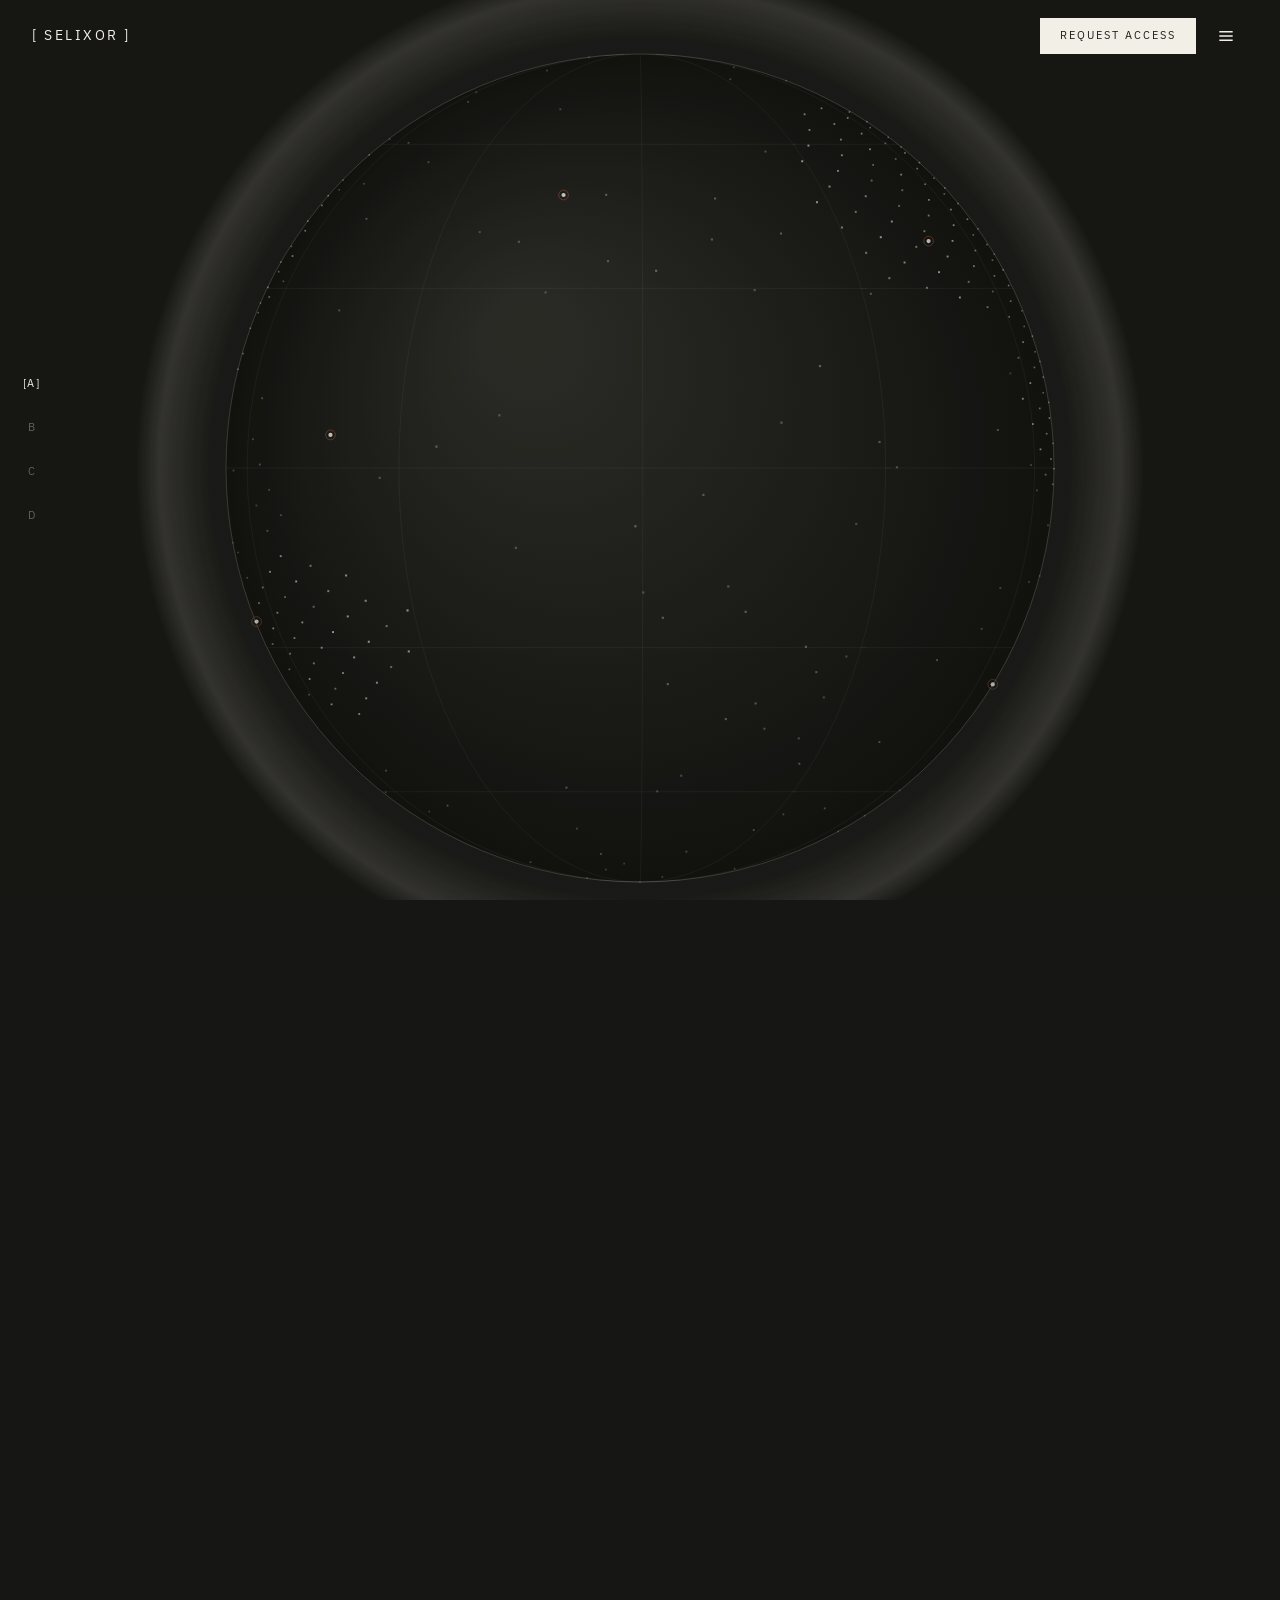
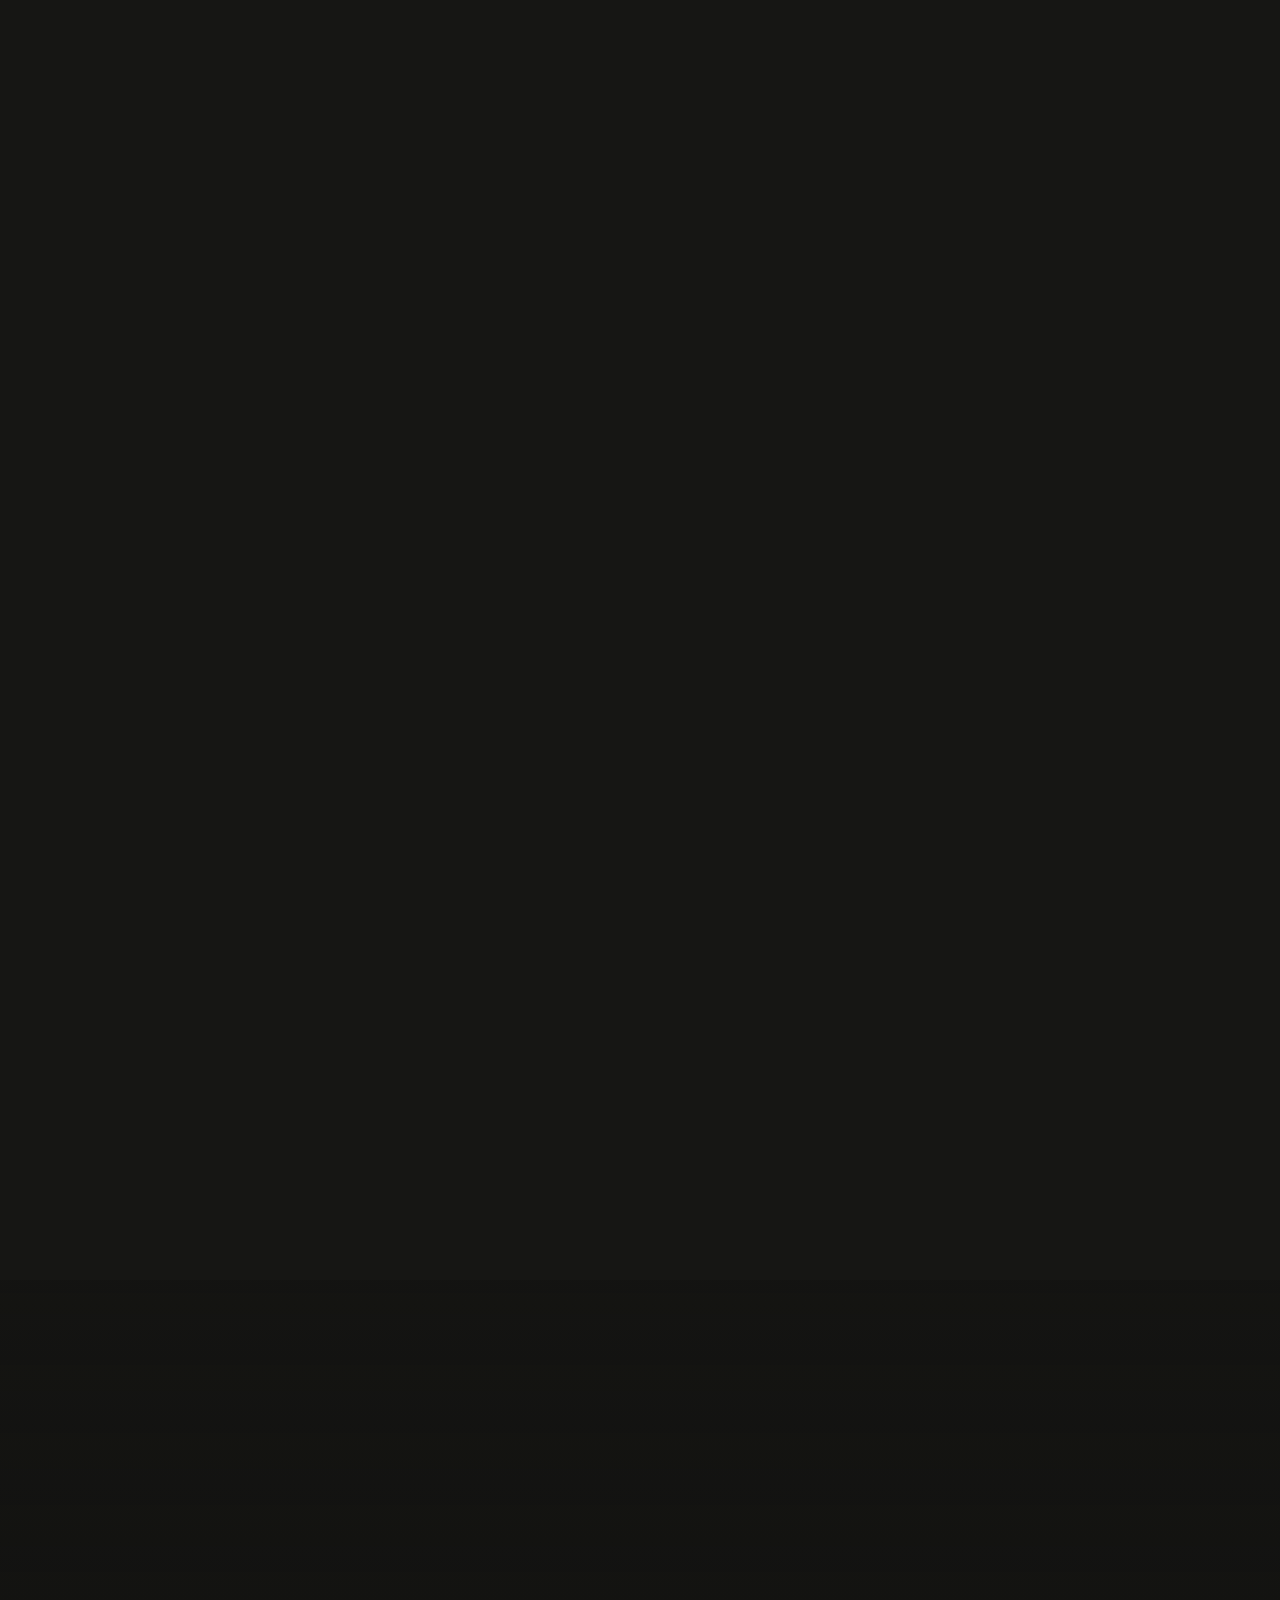
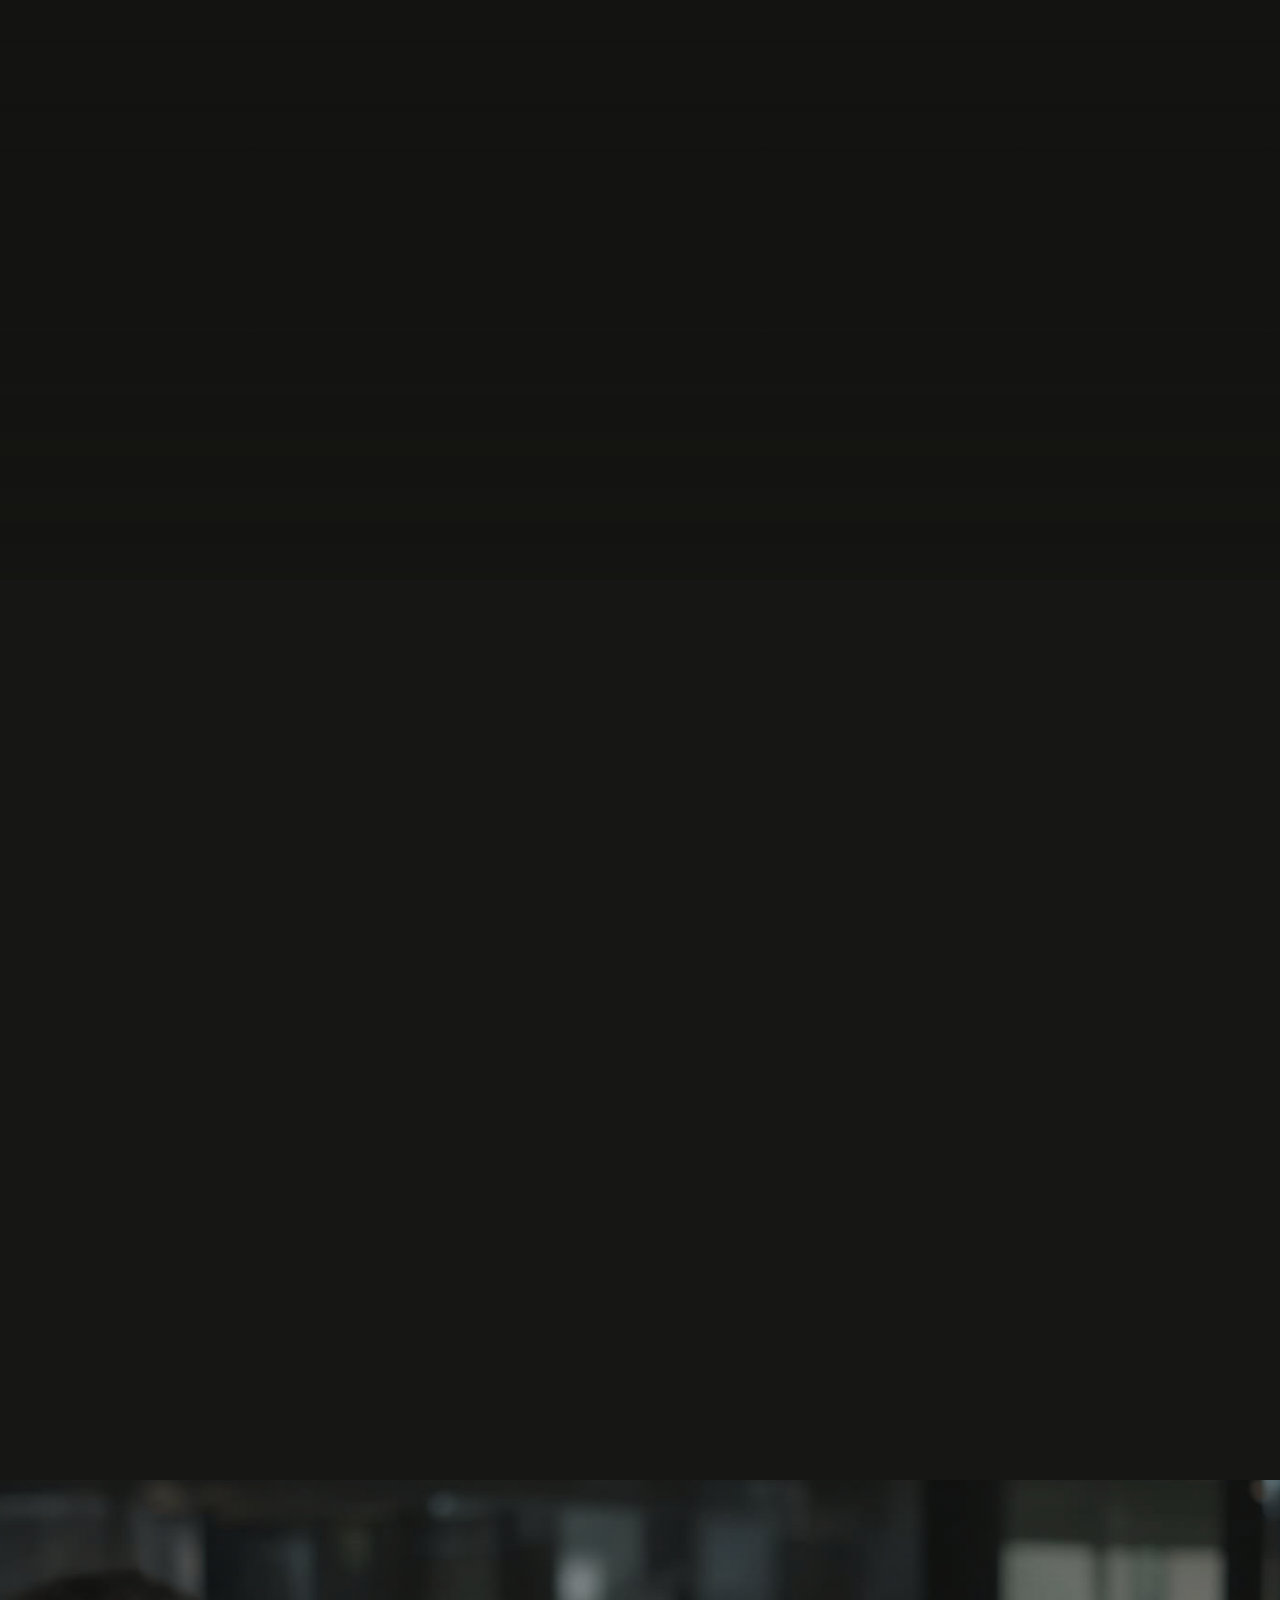
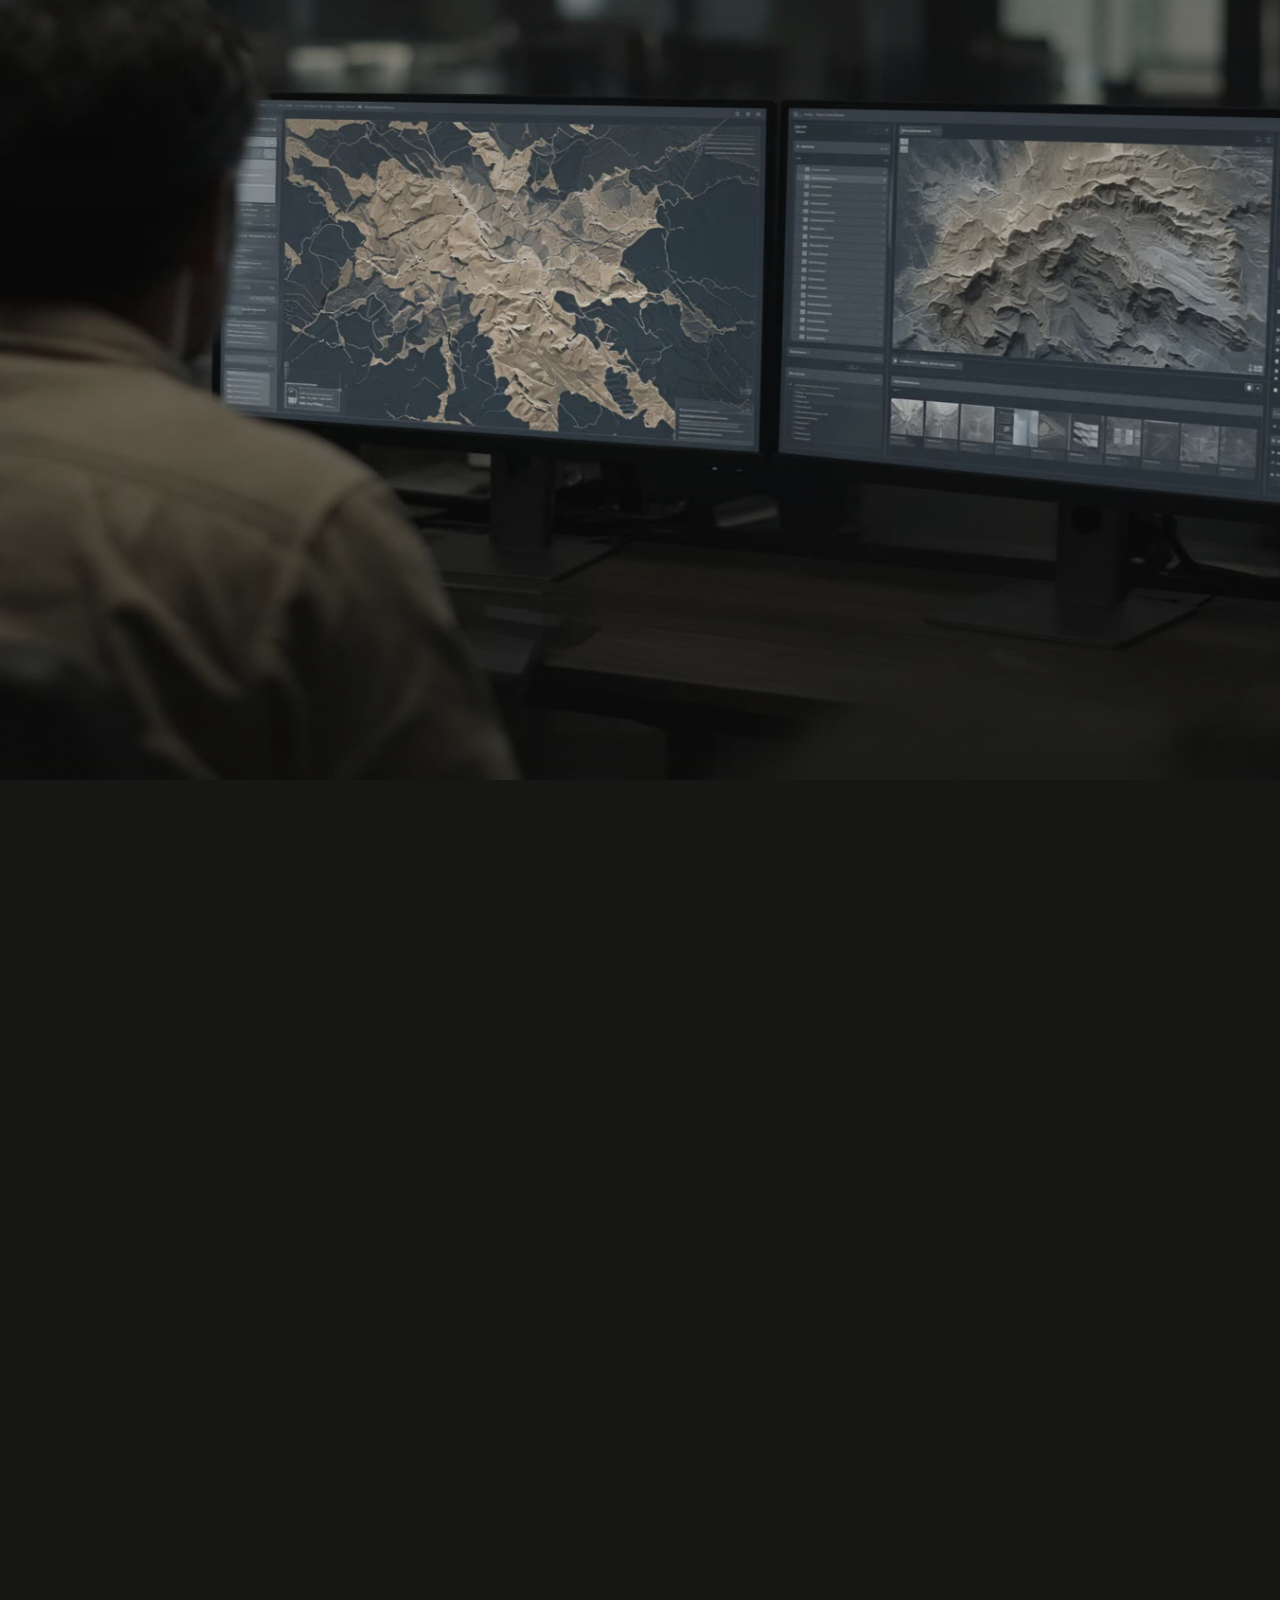
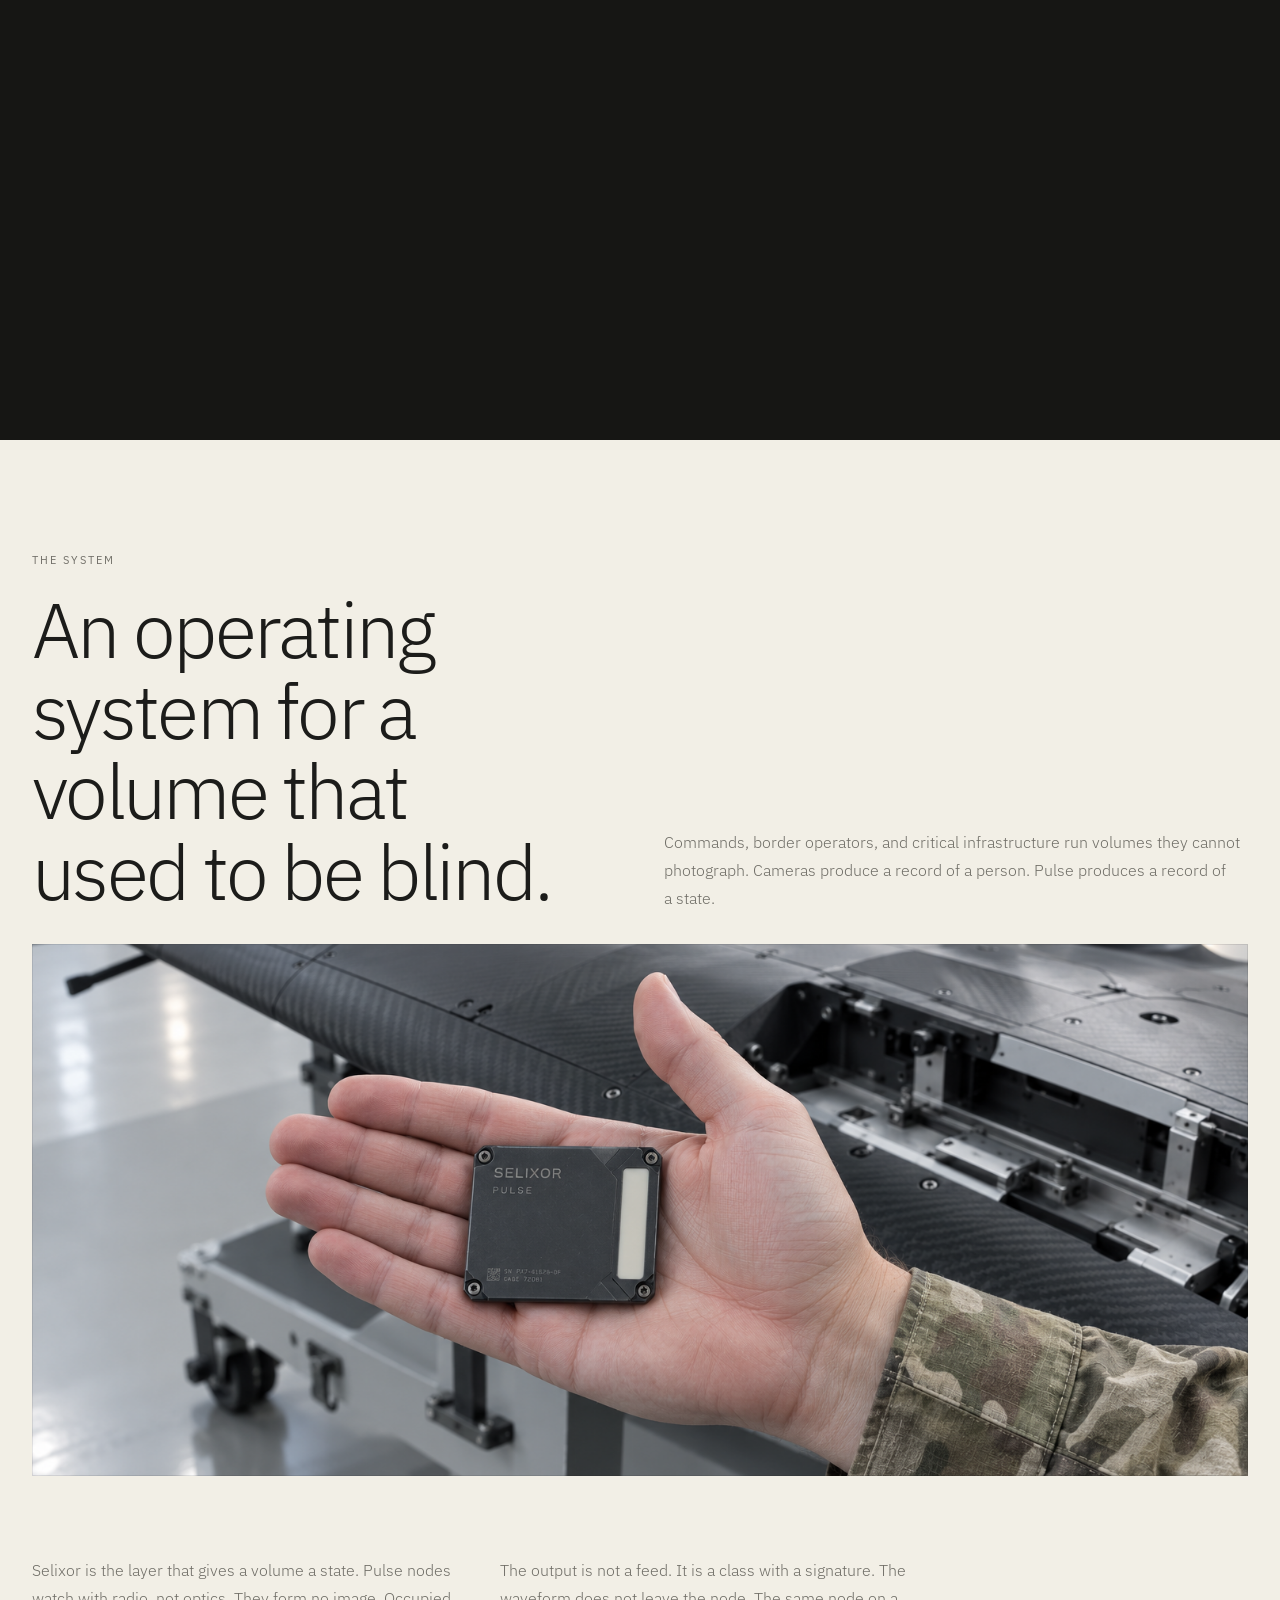
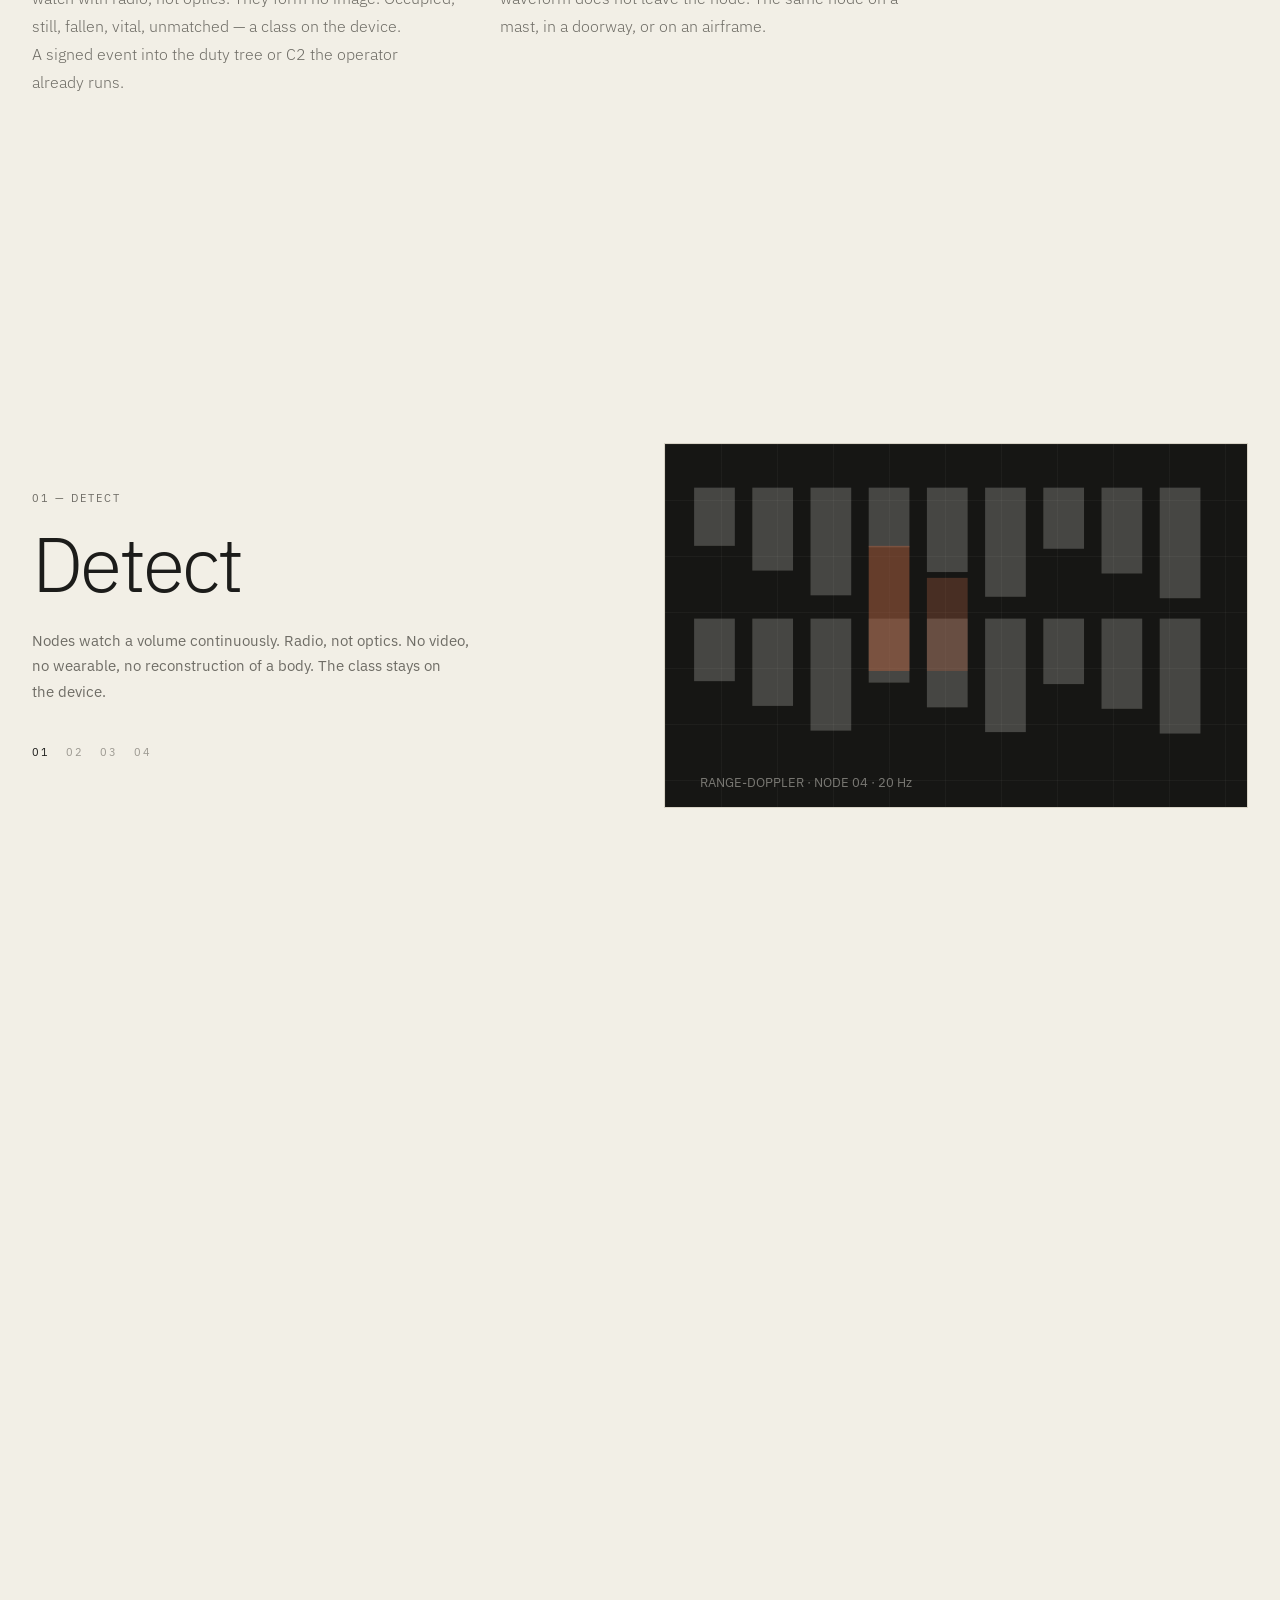
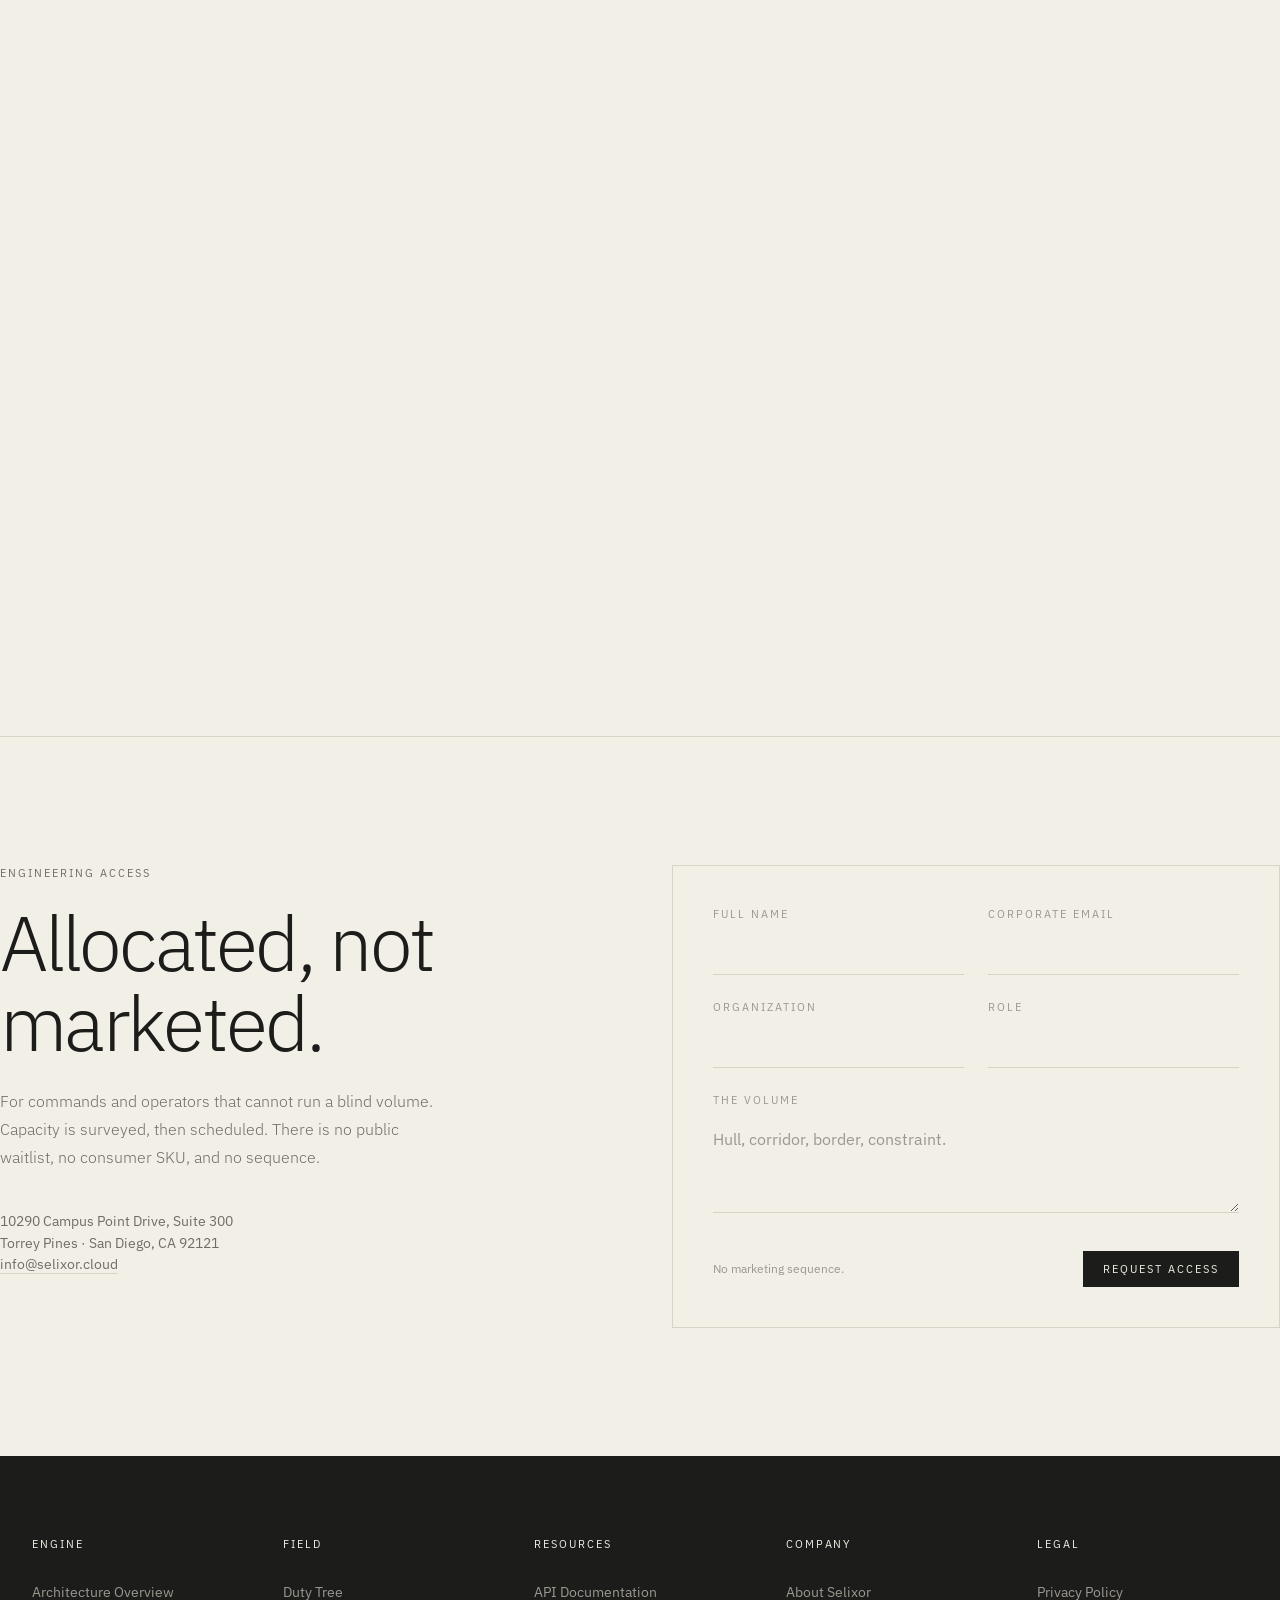
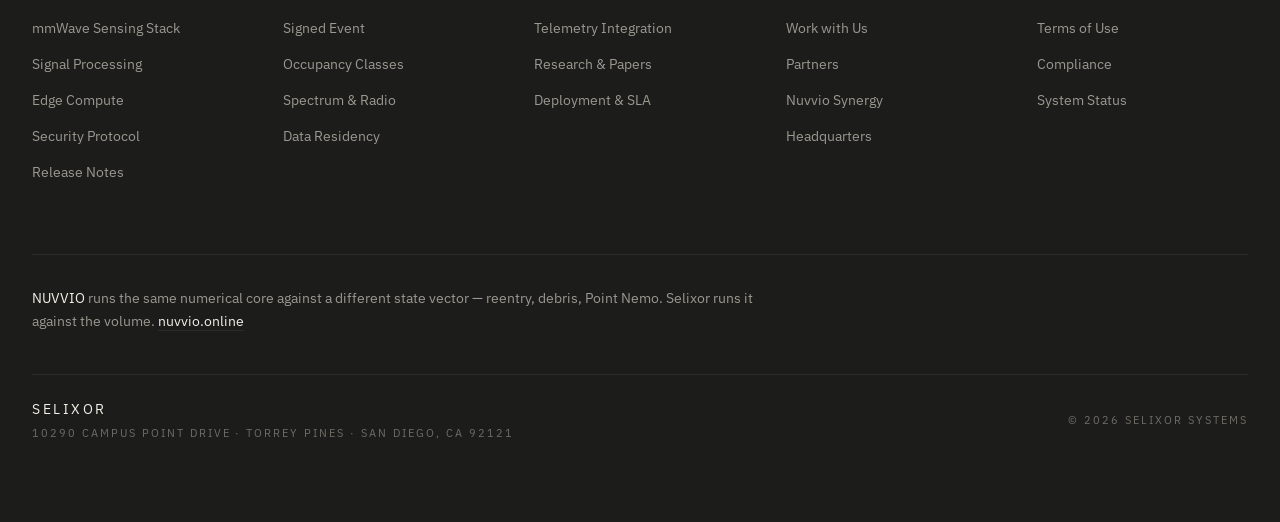
==== commit 85fe86e7: "Add files via upload" ====
--- a/index.html
+++ b/index.html
@@ -4,18 +4,86 @@
 <meta charset="utf-8">
 <meta name="viewport" content="width=device-width, initial-scale=1, viewport-fit=cover">
 <meta name="theme-color" content="#F2EFE6">
-<meta name="description" content="Selixor Pulse returns a class for presence inside a volume without forming an image. On-node inference. Signed event into the duty tree or C2.">
-<title>Selixor — Pulse</title>
-<meta property="og:title" content="Selixor — Pulse">
-<meta property="og:description" content="Pulse returns a class for presence inside a volume without forming an image. On-node class. Signed event into the duty tree or C2.">
-<meta property="og:image" content="og.jpg">
+<title>Selixor Systems — Pulse | On-node class for C2 volumes</title>
+<meta name="description" content="Selixor Systems builds Pulse: on-node radio that classifies presence in hull, corridor, and border volumes without forming an image. Signed events into the duty tree or C2.">
+<meta name="author" content="Selixor Systems">
+<meta name="application-name" content="Selixor Systems">
+<meta name="robots" content="index, follow, max-image-preview:large, max-snippet:-1, max-video-preview:-1">
+<link rel="canonical" href="https://selixor.cloud/">
+<meta property="og:site_name" content="Selixor Systems">
+<meta property="og:locale" content="en_US">
 <meta property="og:type" content="website">
-<meta property="og:url" content="https://selixor.cloud">
+<meta property="og:url" content="https://selixor.cloud/">
+<meta property="og:title" content="Selixor Systems — Pulse">
+<meta property="og:description" content="Non-optical presence class for hull, corridor, and border volumes. On-node inference. Signed event into the duty tree or C2.">
+<meta property="og:image" content="https://selixor.cloud/og.jpg">
+<meta property="og:image:type" content="image/jpeg">
+<meta property="og:image:width" content="1200">
+<meta property="og:image:height" content="630">
+<meta property="og:image:alt" content="Selixor Pulse — non-optical sensing for C2 and institutional volumes">
 <meta name="twitter:card" content="summary_large_image">
-<meta name="twitter:title" content="Selixor — Pulse">
-<meta name="twitter:description" content="A class, decided on the node. No photograph. Signed event into the duty tree or C2.">
-<meta name="robots" content="index, follow">
-<link rel="canonical" href="https://selixor.cloud/">
+<meta name="twitter:title" content="Selixor Systems — Pulse">
+<meta name="twitter:description" content="A class, decided on the node. No photograph. Hull, corridor, border. Signed event into the duty tree or C2.">
+<meta name="twitter:image" content="https://selixor.cloud/og.jpg">
+<meta name="twitter:image:alt" content="Selixor Systems — Pulse">
+<script type="application/ld+json">
+{
+  "@context": "https://schema.org",
+  "@graph": [
+    {
+      "@type": "Organization",
+      "@id": "https://selixor.cloud/#organization",
+      "name": "Selixor Systems",
+      "alternateName": ["Selixor", "Selixor Pulse"],
+      "url": "https://selixor.cloud/",
+      "email": "info@selixor.cloud",
+      "description": "Selixor Systems builds Pulse, a non-optical sensing layer for commands, border operators, and critical infrastructure. Radio classifies presence inside a hull, corridor, or border volume without forming an image. Inference stays on the node. A signed class enters the duty tree or C2 bus the operator already runs.",
+      "knowsAbout": [
+        "non-optical sensing",
+        "on-node inference",
+        "C2",
+        "duty tree",
+        "millimeter-wave radar",
+        "border volumes",
+        "hull volumes"
+      ],
+      "address": {
+        "@type": "PostalAddress",
+        "streetAddress": "10290 Campus Point Drive, Suite 300",
+        "addressLocality": "San Diego",
+        "addressRegion": "CA",
+        "postalCode": "92121",
+        "addressCountry": "US"
+      },
+      "sameAs": ["https://www.nuvvio.online/"]
+    },
+    {
+      "@type": "WebSite",
+      "@id": "https://selixor.cloud/#website",
+      "url": "https://selixor.cloud/",
+      "name": "Selixor Systems",
+      "description": "Official site of Selixor Systems. Pulse is the non-optical presence class for institutional and C2 volumes.",
+      "inLanguage": "en-US",
+      "publisher": { "@id": "https://selixor.cloud/#organization" }
+    },
+    {
+      "@type": "SoftwareApplication",
+      "@id": "https://selixor.cloud/#pulse",
+      "name": "Selixor Pulse",
+      "applicationCategory": "SecurityApplication",
+      "operatingSystem": "On-premises Pulse node",
+      "description": "Pulse nodes watch hull, corridor, border, and airframe volumes with radio. They form no image. Occupied, still, vital, unmatched — a class decided on the device, signed, and sent into the duty tree or C2.",
+      "url": "https://selixor.cloud/",
+      "publisher": { "@id": "https://selixor.cloud/#organization" },
+      "offers": {
+        "@type": "Offer",
+        "availability": "https://schema.org/LimitedAvailability",
+        "url": "https://selixor.cloud/#access"
+      }
+    }
+  ]
+}
+</script>
 <link rel="icon" type="image/svg+xml" href="/favicon.svg">
 <link rel="preconnect" href="https://fonts.googleapis.com">
 <link rel="preconnect" href="https://fonts.gstatic.com" crossorigin>
@@ -76,6 +144,17 @@
 button { font-family: inherit; background: none; border: 0; color: inherit; padding: 0; }
 ul, ol { margin: 0; padding: 0; list-style: none; }
 .kicker { font-size: var(--kicker); letter-spacing: var(--track-c); text-transform: uppercase; }
+.sr-only {
+  position: absolute;
+  width: 1px;
+  height: 1px;
+  padding: 0;
+  margin: -1px;
+  overflow: hidden;
+  clip: rect(0, 0, 0, 0);
+  white-space: nowrap;
+  border: 0;
+}
 .statement { font-family: var(--sans); font-size: var(--statement); font-weight: 300; line-height: 1.05; letter-spacing: var(--track-d); }
 .wordmark { font-family: var(--serif); font-size: var(--wordmark); line-height: .82; letter-spacing: var(--track-d); font-weight: 400; }
 .wrap { width: 100%; max-width: var(--max); margin: 0 auto; padding: 0 1rem; }
@@ -734,7 +813,7 @@
 
     <div class="overlay center" id="ov-name">
       <p class="kicker fog">Selixor // Pulse</p>
-      <h1 class="wordmark paper" style="margin-top:1rem;max-width:100vw;overflow:hidden;padding:0 .5rem;text-align:center">Selixor</h1>
+      <h1 class="wordmark paper" style="margin-top:1rem;max-width:100vw;overflow:hidden;padding:0 .5rem;text-align:center">Selixor<span class="sr-only"> Systems — Pulse. Non-optical presence class for hull, corridor, border, and C2 volumes</span></h1>
       <div class="enter-grid">
         <p class="kicker fog">No image</p>
         <p class="kicker fog">A class</p>
@@ -943,10 +1022,10 @@
       <span class="muted" style="display:block;margin-top:.75rem">Then the volume was no longer only a room.</span>
     </h1>
     <div class="origin">
-      <p>The idea did not begin as a company. It began as a constraint: if a body is inside a volume, the volume should return a state — without a camera, without a wearable, without asking permission of the light. A fall in a bathroom was the first case. It was never the only one.</p>
+      <p>The idea did not begin as a company. It began as a constraint: if a body is inside a volume, the volume should return a state — without a camera, without a wearable, without asking permission of the light. Closed interiors first. Then hull, corridor, border, airframe — the same refusal.</p>
       <p>Radio was the answer that survived contact with physics. A chirp that returns range and motion. A classifier that returns a class, not a face. A node that decides locally because the WAN is not a life-support system. Non-optical not as a slogan — as a refusal to produce an image of a person.</p>
       <p>The architecture did not change when the volume became a hull, a corridor, a border line, or a payload on an airframe. Occupied, still, vital, unmatched. Millimeter-wave on interiors. S-band when the wall is armor. The event is signed. It enters the duty tree or the C2 bus the operator already runs.</p>
-      <p>We are not here to narrate care, and we are not here for the public. We make an opaque volume computable — on the node, with a signature on every class.</p>
+      <p>We are not here for the public. We make an opaque volume computable — on the node, with a signature on every class.</p>
     </div>
     <div class="roster">
       <p class="kicker steel">Executive roster</p>
@@ -1062,7 +1141,7 @@
 
   const PARTNERS = [
     { name: "Tecnológico de Monterrey", role: "Research & talent", img: "/partners/tec.jpg", alt: "University research campus — Tecnológico de Monterrey partnership", copy: "Applied electromagnetics, embedded inference, evaluation methods that survive a volume that is not a lab. Pipeline, not billboard." },
-    { name: "Centro Médico ABC", role: "Clinical proving ground", img: "/partners/abc.jpg", alt: "Clinical facility — Centro Médico ABC partnership", copy: "One volume among others. Fall-class, vital motion, no photograph. Protocols were shaped where a camera was not an option." },
+    { name: "Centro Médico ABC", role: "Volume under constraint", img: "/partners/abc.jpg", alt: "Centro Médico ABC — volume partnership", copy: "One volume among others. Occupied, still, vital, unmatched. Protocols were shaped where a camera was not an option." },
     { name: "Varda Space Industries", role: "Orbital manufacturing · via Nuvvio", img: "/partners/varda.jpg", alt: "Orbital operations — Varda Space Industries partnership", copy: "Same solver family, different state vector. Reentry analysis of returning hardware. They do not run Pulse. They run the conscience." },
   ];
 
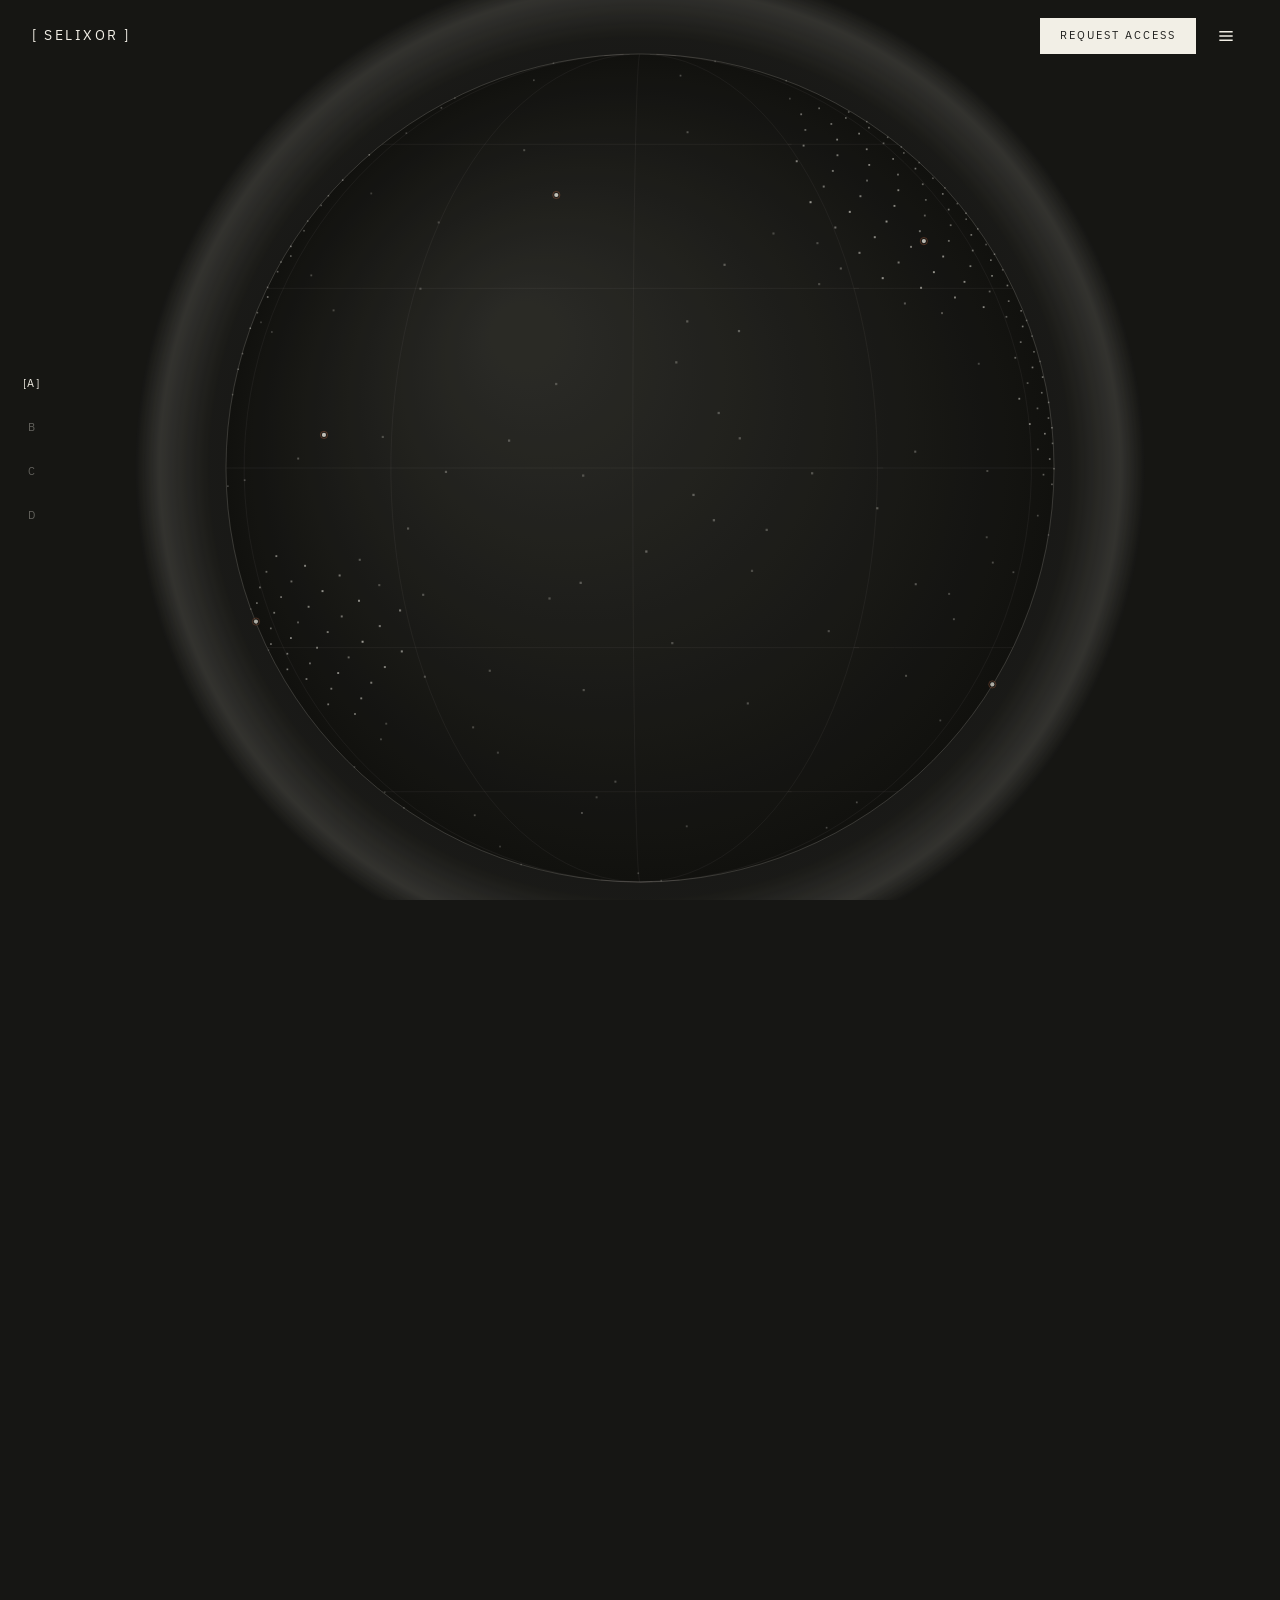
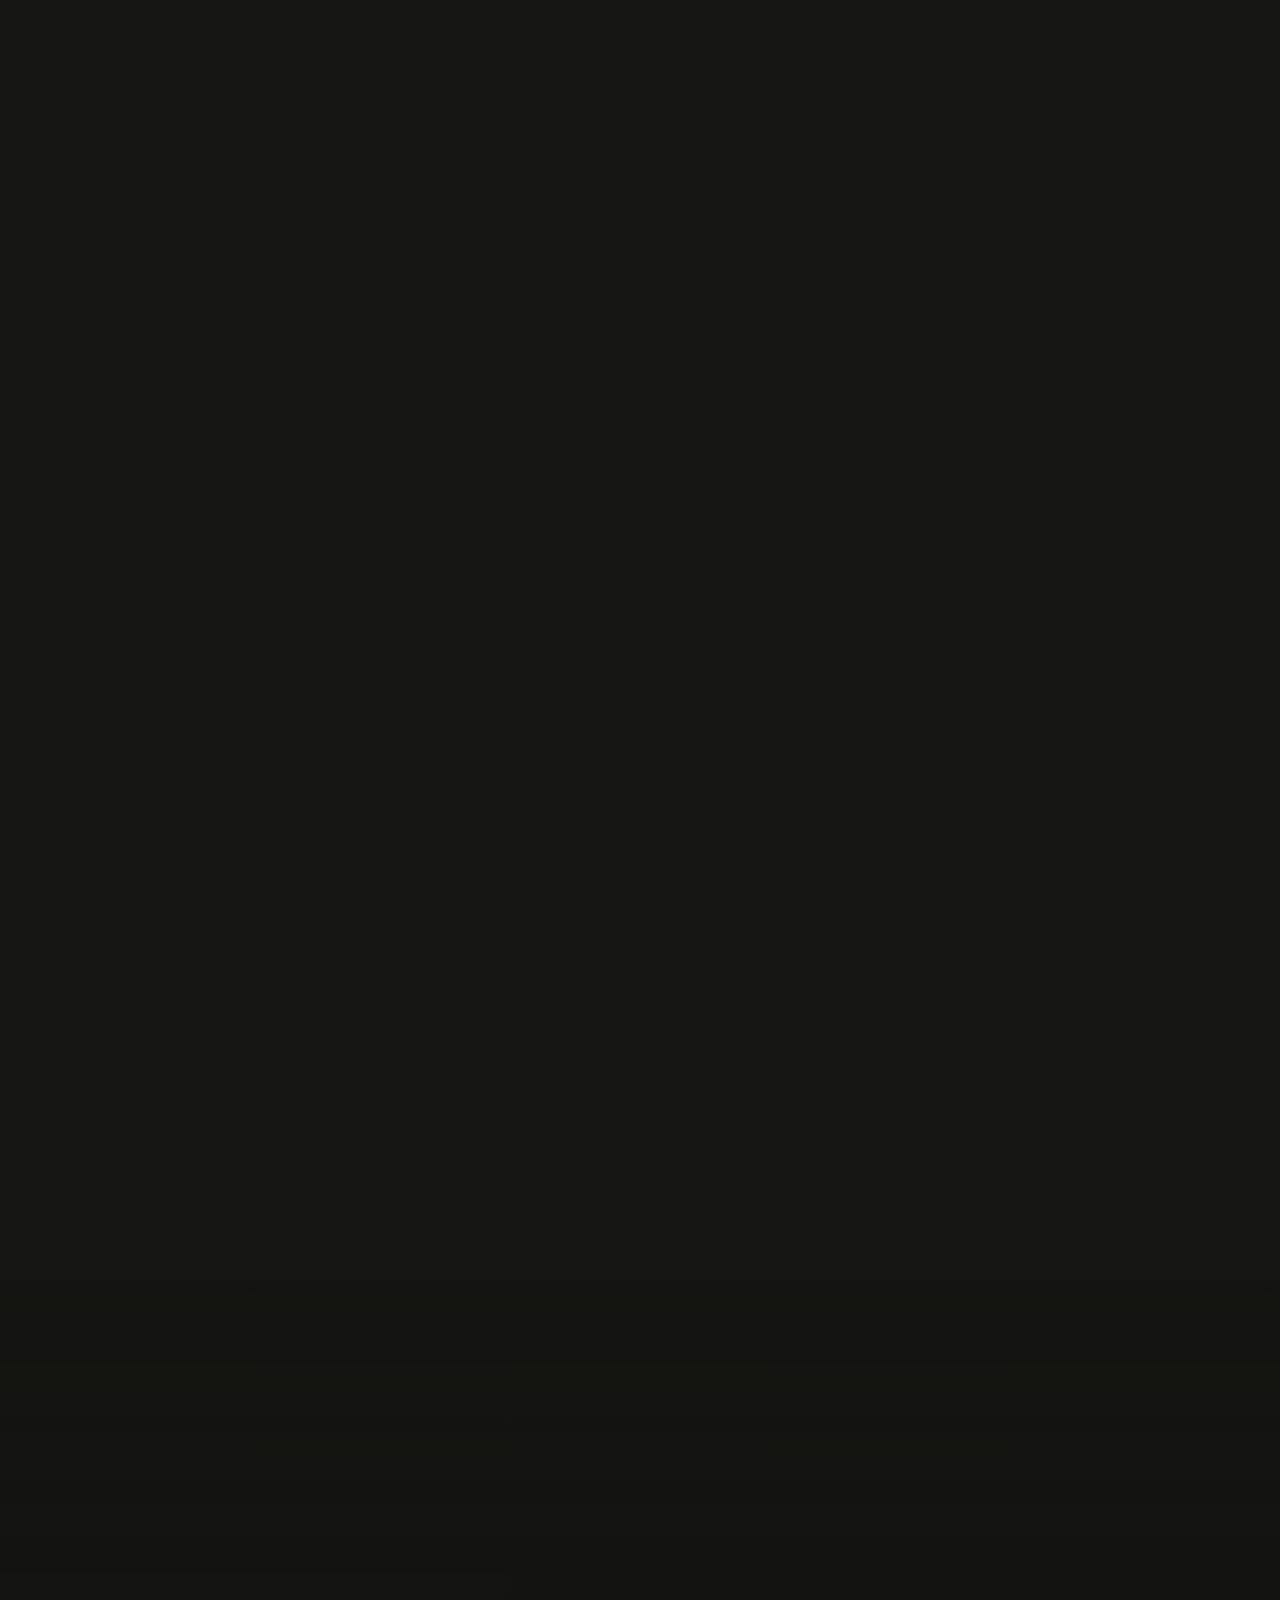
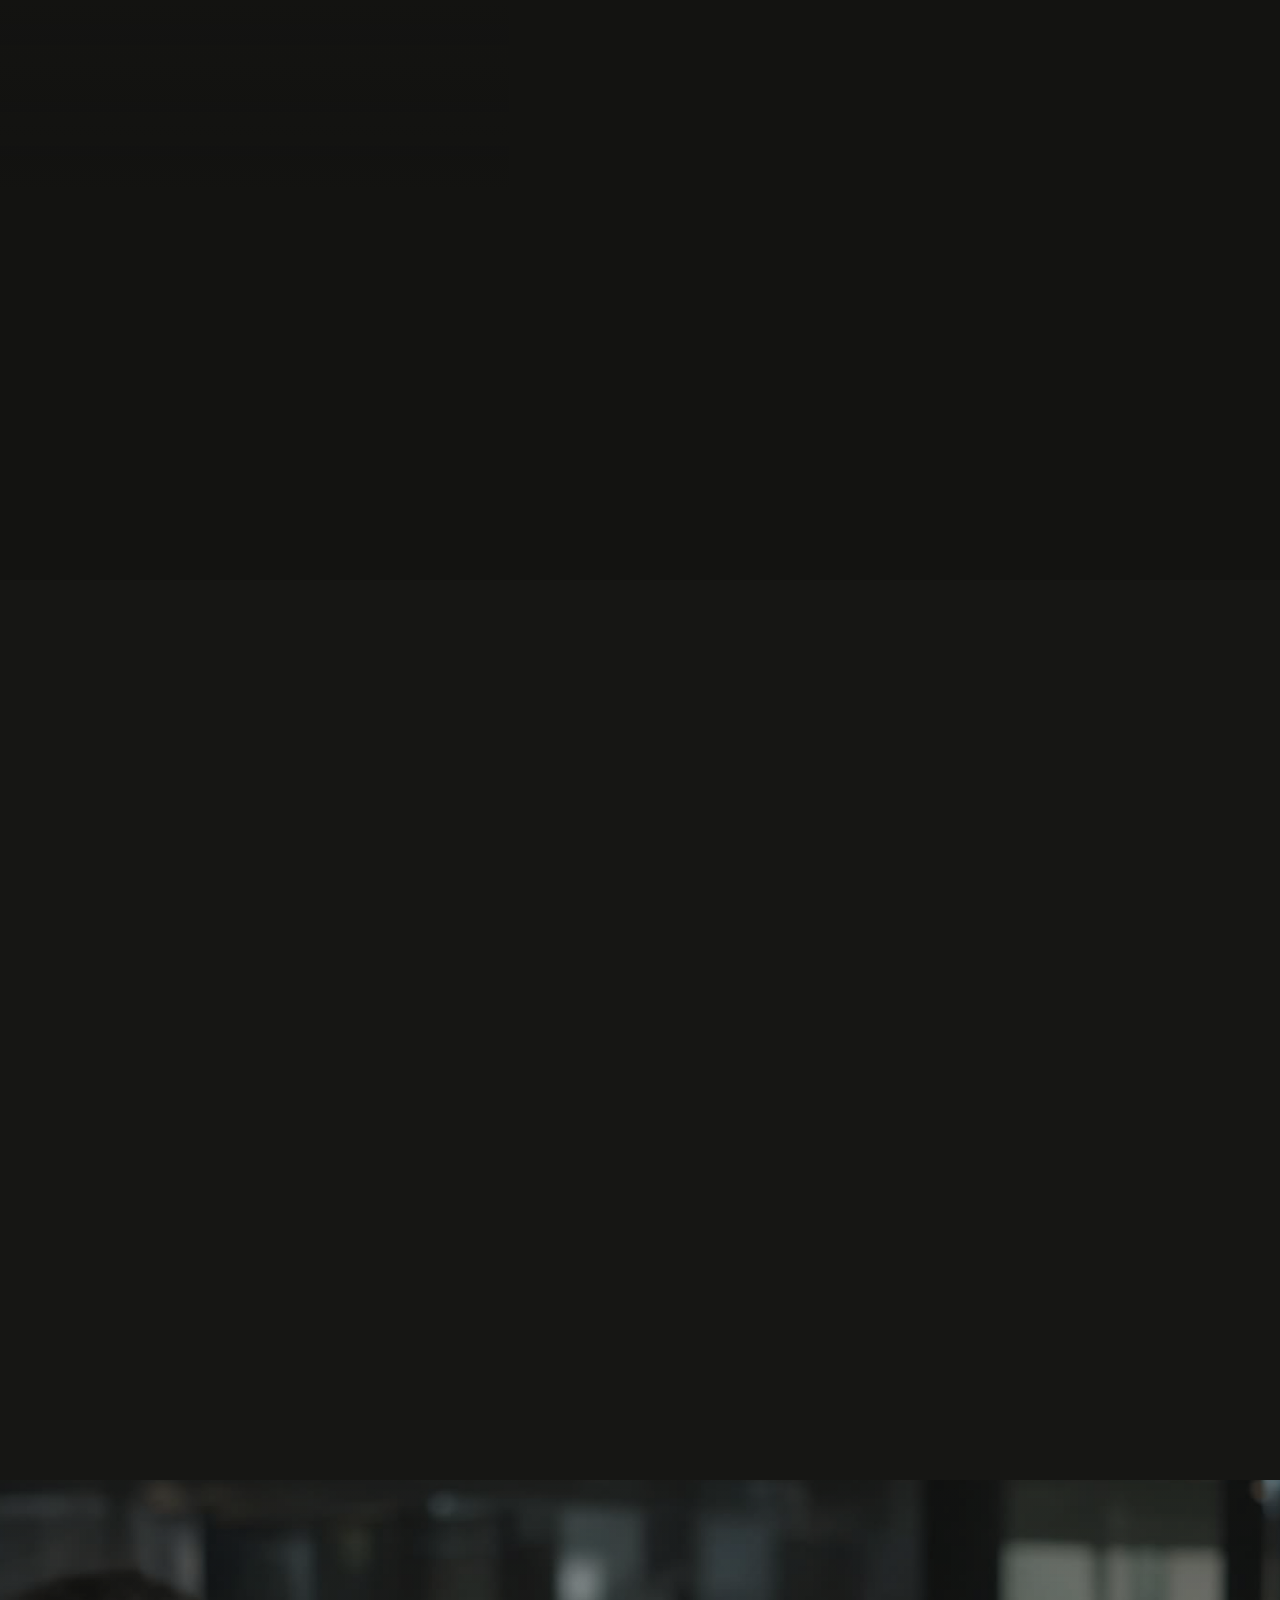
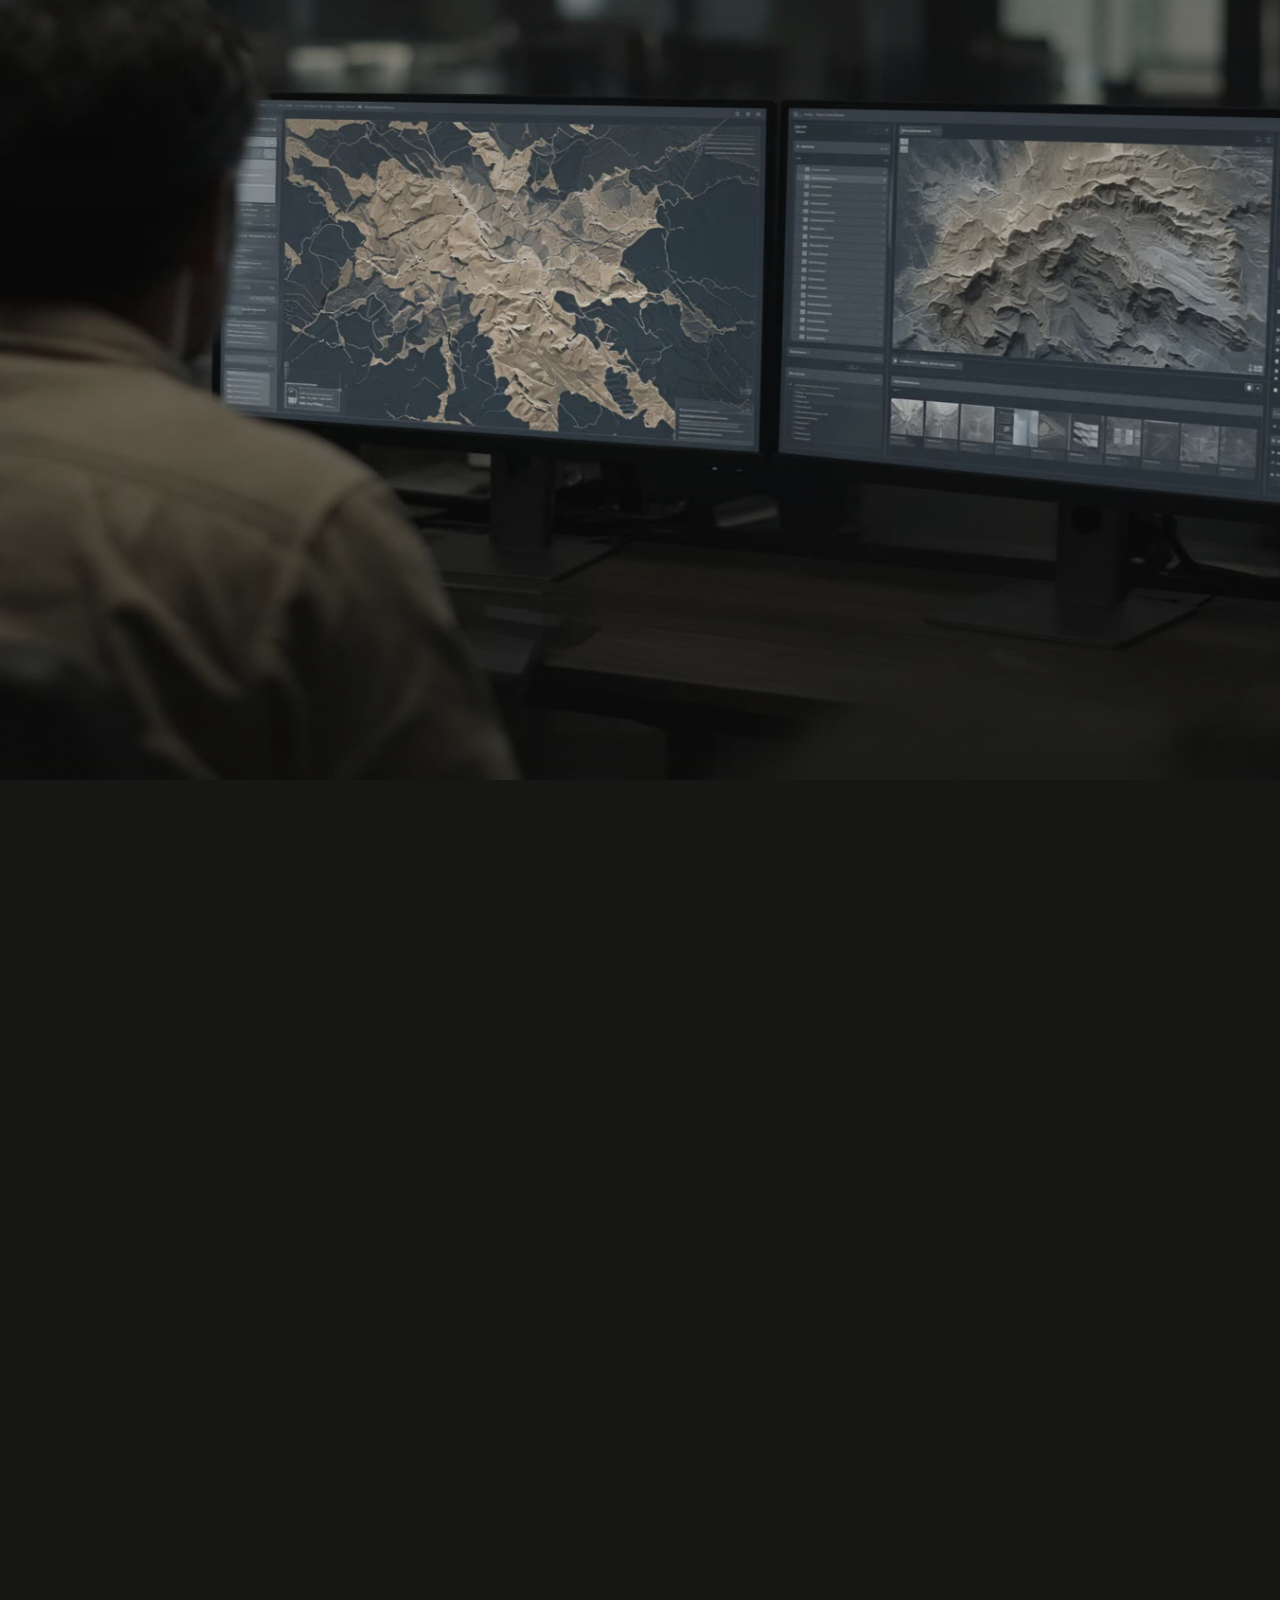
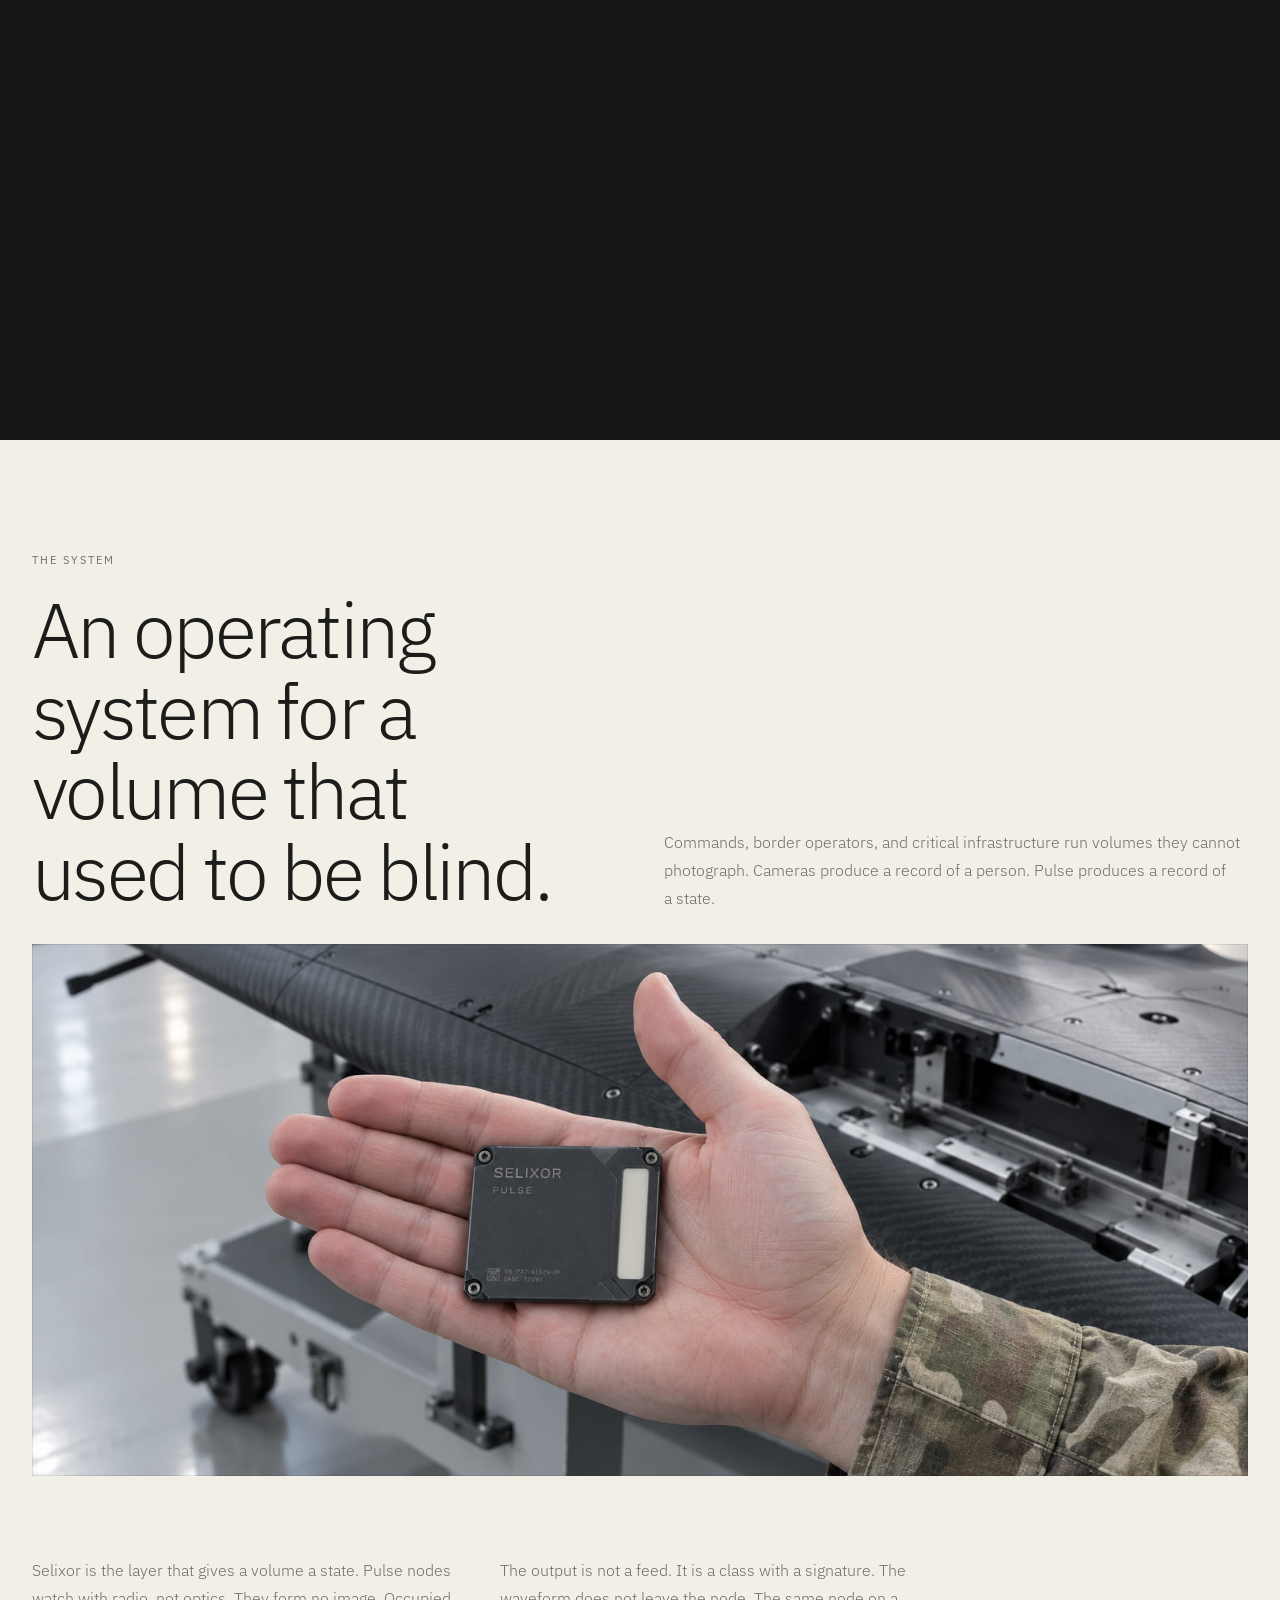
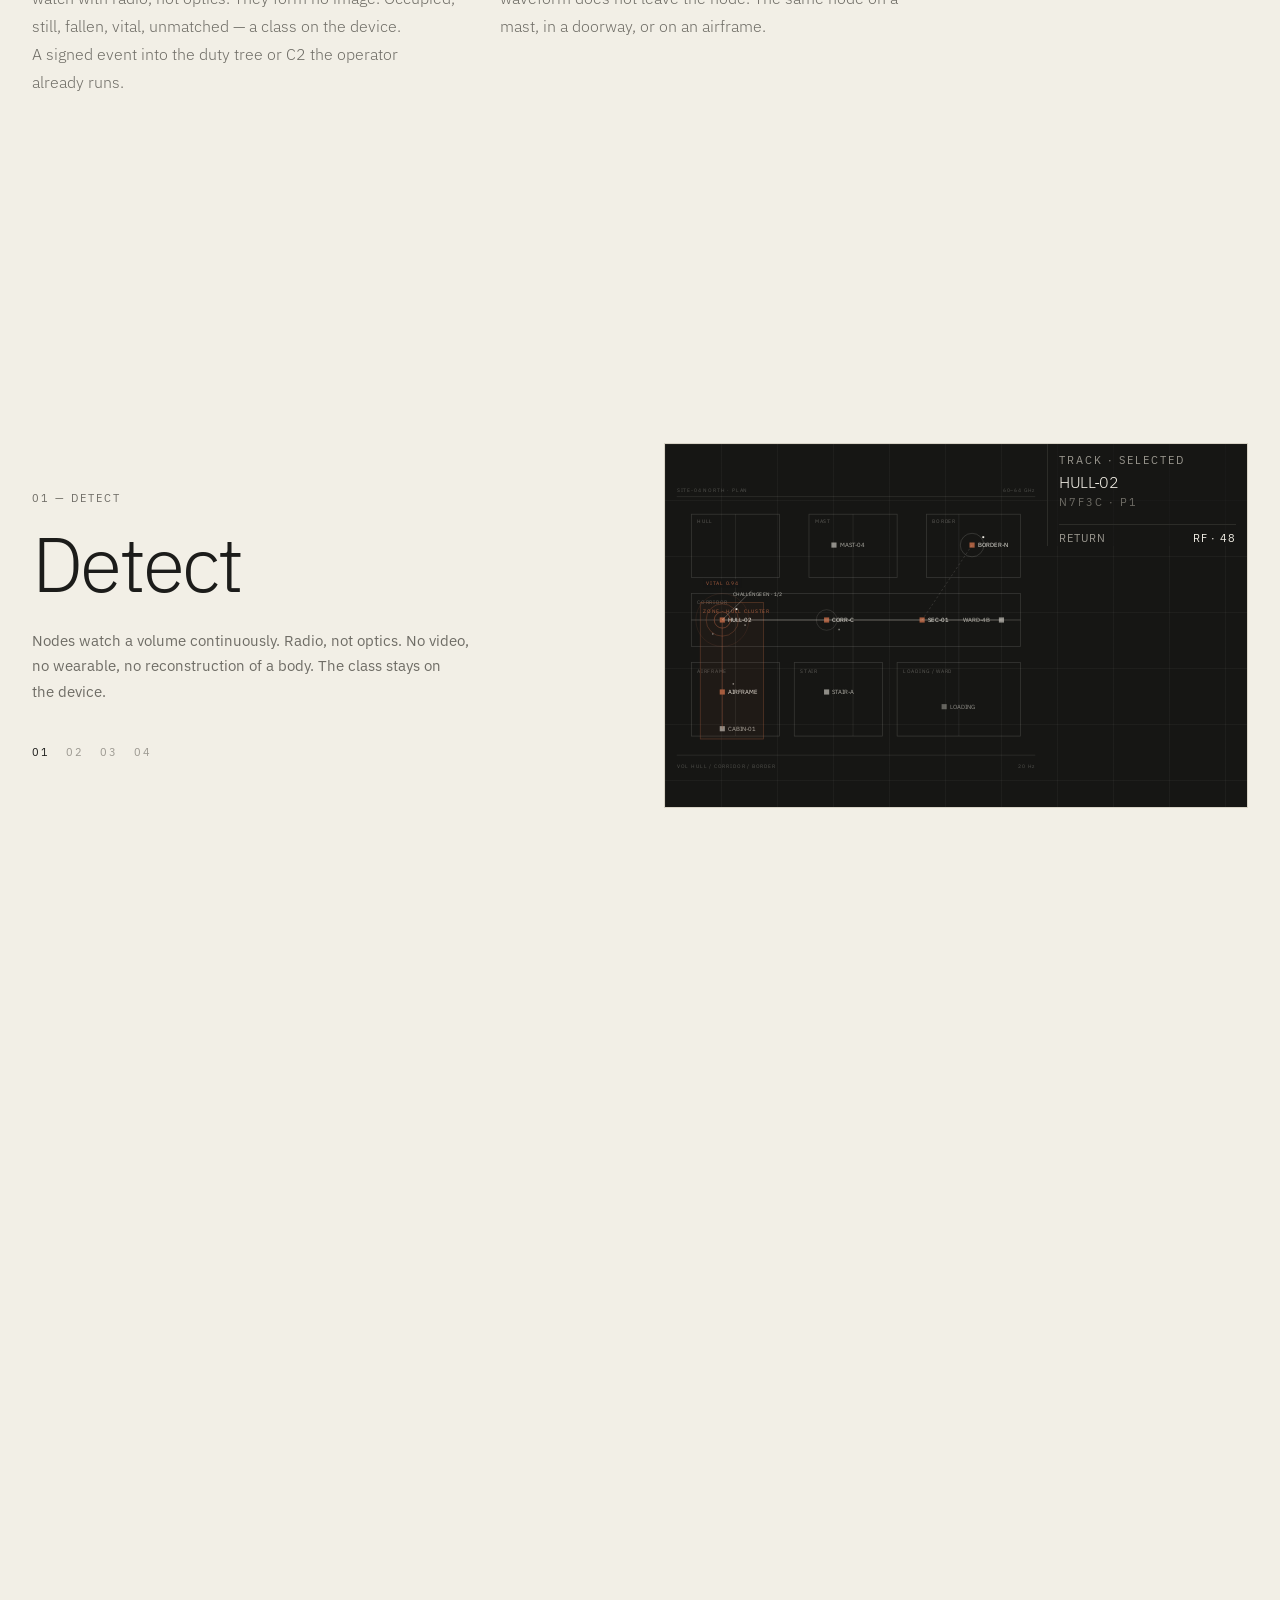
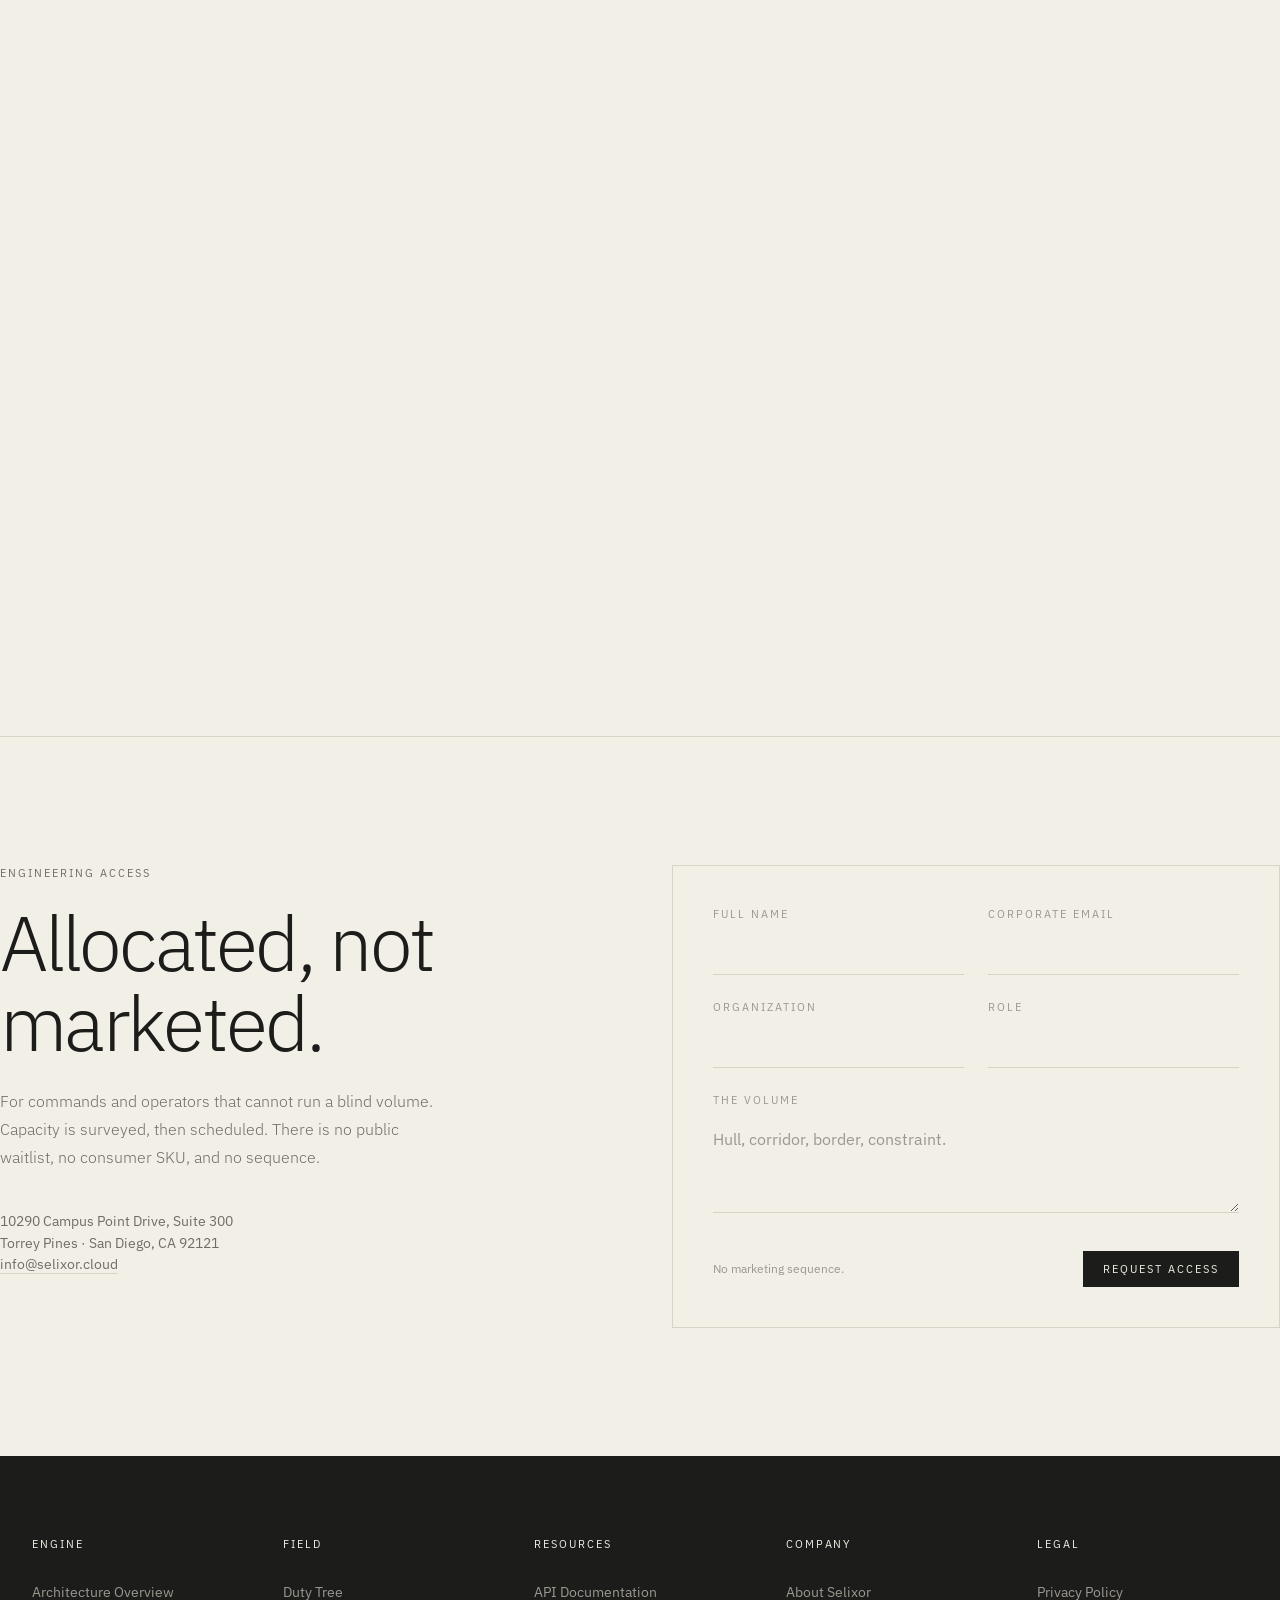
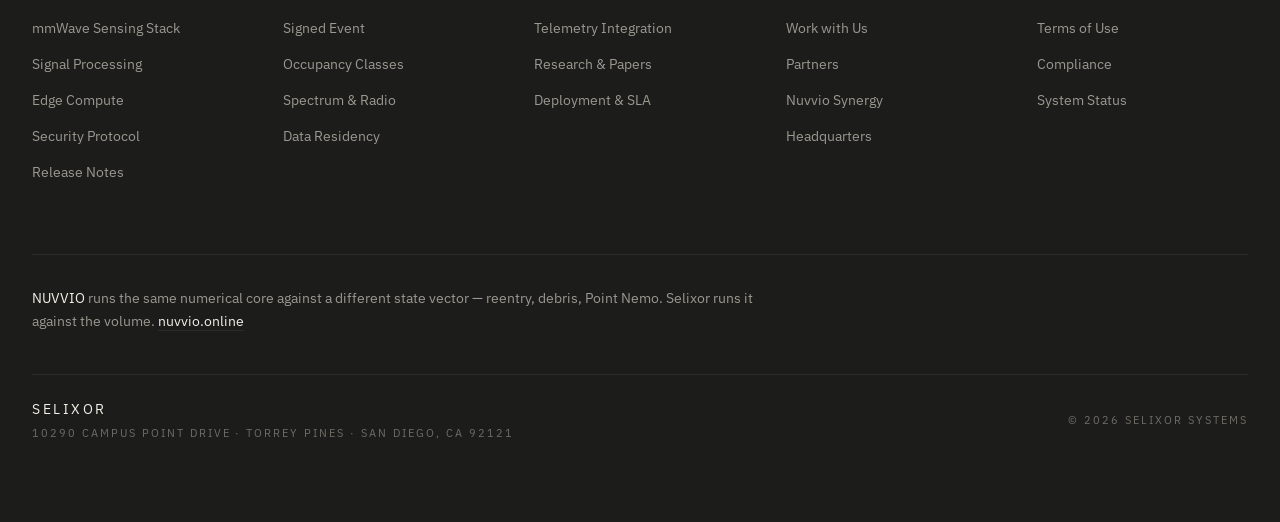
==== commit e1cfcced: "Add files via upload" ====
--- a/index.html
+++ b/index.html
@@ -314,8 +314,14 @@
 }
 @media (min-width: 768px) {
   .volumes {
-    inset: 2rem auto 2rem 3rem;
-    max-height: none; width: 20rem;
+    top: 2rem;
+    right: auto;
+    bottom: auto;
+    left: 3rem;
+    max-height: none;
+    height: auto;
+    width: 20rem;
+    overflow: hidden;
     border-width: 1px 1px 1px 0;
   }
 }
@@ -766,6 +772,177 @@
 
 html { -webkit-text-size-adjust: 100%; text-size-adjust: 100%; }
 button, a, .btn, .menu-btn, .back-btn { touch-action: manipulation; -webkit-tap-highlight-color: transparent; }
+
+
+/* Volumes hug the four rows — do not stretch the panel to the floor. */
+.volumes {
+  display: flex;
+  flex-direction: column;
+  height: auto;
+}
+#vol-list {
+  overflow: hidden;
+  flex: 0 0 auto;
+}
+.vol-board {
+  display: none;
+}
+
+/* DETEC operational picture — same tokens, not a new identity */
+.viz-frame { position: relative; overflow: hidden; }
+.detec-wrap,
+#viz-0.viz.is-on { display: block; height: 100%; }
+#detec.detec {
+  display: grid;
+  grid-template-columns: 1fr;
+  grid-template-rows: 1fr;
+  position: relative;
+  height: 100%;
+  min-height: 0;
+  color: var(--paper);
+}
+.detec-ins {
+  position: absolute;
+  left: 0;
+  right: 0;
+  bottom: 0;
+  max-height: 44%;
+  overflow: auto;
+  border-top: 1px solid var(--line-dark);
+  padding: 0.7rem 0.85rem 0.8rem;
+  background: rgba(22, 22, 20, 0.92);
+  min-width: 0;
+}
+@media (min-width: 540px) {
+  #detec.detec {
+    grid-template-columns: minmax(0, 1fr) 11.75rem;
+    grid-template-rows: 1fr;
+  }
+  .detec-ins {
+    position: relative;
+    left: auto;
+    right: auto;
+    bottom: auto;
+    max-height: none;
+    overflow: auto;
+    border-top: 0;
+    border-left: 1px solid var(--line-dark);
+    padding: 0.85rem 0.9rem;
+    background: rgba(22, 22, 20, 0.55);
+  }
+}
+@media (min-width: 1024px) {
+  #detec.detec { grid-template-columns: minmax(0, 1fr) 12.5rem; }
+}
+.detec-map {
+  display: block;
+  width: 100%;
+  height: 100%;
+  min-height: 0;
+}
+.detec-ins-id {
+  margin-top: 0.45rem;
+  font-size: 1.15rem;
+  font-weight: 300;
+  letter-spacing: var(--track-d);
+  line-height: 1.1;
+}
+.detec-spec {
+  margin-top: 0.85rem;
+  border-top: 1px solid var(--line-dark);
+}
+.detec-spec > div {
+  display: grid;
+  grid-template-columns: 4.6rem 1fr;
+  gap: 0.4rem;
+  padding: 0.4rem 0;
+  border-bottom: 1px solid var(--line-dark);
+  font-size: 0.6875rem;
+  letter-spacing: 0.08em;
+  text-transform: uppercase;
+}
+.detec-spec dt { color: var(--fog); font-weight: 400; }
+.detec-spec dd { color: var(--paper); text-align: right; font-variant-numeric: tabular-nums; }
+.detec-line {
+  margin-top: 0.75rem;
+  line-height: 1.45;
+  max-width: 22rem;
+}
+.detec-layer {
+  transition: opacity 0.55s var(--ease);
+}
+#detec [data-min] {
+  opacity: 0;
+  pointer-events: none;
+}
+#detec[data-stage="0"] [data-min="0"],
+#detec[data-stage="1"] [data-min="0"],
+#detec[data-stage="1"] [data-min="1"],
+#detec[data-stage="2"] [data-min="0"],
+#detec[data-stage="2"] [data-min="1"],
+#detec[data-stage="2"] [data-min="2"],
+#detec[data-stage="3"] [data-min] {
+  opacity: 1;
+  pointer-events: auto;
+}
+html.reduce #detec [data-min] {
+  opacity: 1;
+  pointer-events: auto;
+  transition: none;
+}
+
+/* Keep the live viz a single picture; reduce-motion still clones it per stage */
+.reduce-stages .detec { min-height: 16rem; }
+@media (min-width: 768px) {
+  .reduce-stages .detec { min-height: 20rem; }
+}
+
+@media (max-width: 1023px) {
+  #viz-0.viz.is-on,
+  .viz.is-on {
+    aspect-ratio: 5 / 4;
+  }
+}
+@media (max-width: 639px) {
+  .stages-grid {
+    gap: 1.25rem;
+    padding-top: 5.25rem;
+    padding-bottom: 1.25rem;
+  }
+  .viz-frame {
+    width: calc(100% + 2rem);
+    max-width: none;
+    margin-left: -1rem;
+    margin-right: -1rem;
+  }
+  #viz-0.viz.is-on,
+  .viz.is-on {
+    aspect-ratio: unset;
+    height: min(64svh, 32rem);
+    min-height: 22rem;
+  }
+  .detec-ins {
+    max-height: 28%;
+    overflow: hidden;
+    padding: 0.55rem 0.7rem 0.65rem;
+  }
+  .detec-ins-id { font-size: 1rem; margin-top: 0.25rem; }
+  .detec-spec > div { padding: 0.28rem 0; }
+  .detec-spec > div:nth-child(n+3) { display: none; }
+  .detec-line { display: none; }
+  .detec-map g[data-min="3"] { display: none; }
+}
+  .detec-ins {
+    max-height: 28%;
+    overflow: hidden;
+    padding: 0.55rem 0.7rem 0.65rem;
+  }
+  .detec-ins-id { font-size: 1rem; margin-top: 0.25rem; }
+  .detec-spec > div { padding: 0.28rem 0; }
+  .detec-spec > div:nth-child(n+3) { display: none; }
+  .detec-line { display: none; }
+  .detec-map g[data-min="3"] { display: none; }
+}
 
 </style>
 </head>
@@ -837,7 +1014,56 @@
             <p class="kicker fog">On-node</p>
             <p class="kicker paper" style="font-variant-numeric:tabular-nums">10</p>
           </div>
-          <ul id="vol-list"></ul>
+          <ul id="vol-list">
+            <li class="vol-row is-active" data-i="0">
+              <div style="min-width:0">
+                <p class="paper" style="display:flex;align-items:center;gap:.5rem;font-size:.875rem">
+                  <span class="dot p1"></span>HULL-02
+                </p>
+                <p class="steel" style="margin-top:2px;padding-left:14px;font-size:.75rem;font-variant-numeric:tabular-nums">vital · e 0.94 · n7f3c</p>
+              </div>
+              <div style="flex-shrink:0;text-align:right">
+                <p class="kicker fog">P1</p>
+                <p class="kicker steel" style="margin-top:2px;font-variant-numeric:tabular-nums">48 ms</p>
+              </div>
+            </li>
+            <li class="vol-row" data-i="1">
+              <div style="min-width:0">
+                <p class="paper" style="display:flex;align-items:center;gap:.5rem;font-size:.875rem">
+                  <span class="dot p1"></span>AIRFRAME
+                </p>
+                <p class="steel" style="margin-top:2px;padding-left:14px;font-size:.75rem;font-variant-numeric:tabular-nums">through-wall · e 0.88 · n2a19</p>
+              </div>
+              <div style="flex-shrink:0;text-align:right">
+                <p class="kicker fog">P1</p>
+                <p class="kicker steel" style="margin-top:2px;font-variant-numeric:tabular-nums">121 ms</p>
+              </div>
+            </li>
+            <li class="vol-row" data-i="2">
+              <div style="min-width:0">
+                <p class="paper" style="display:flex;align-items:center;gap:.5rem;font-size:.875rem">
+                  <span class="dot p1"></span>BORDER-N
+                </p>
+                <p class="steel" style="margin-top:2px;padding-left:14px;font-size:.75rem;font-variant-numeric:tabular-nums">unmatched · e 0.81 · n9c04</p>
+              </div>
+              <div style="flex-shrink:0;text-align:right">
+                <p class="kicker fog">P1</p>
+                <p class="kicker steel" style="margin-top:2px;font-variant-numeric:tabular-nums">—</p>
+              </div>
+            </li>
+            <li class="vol-row" data-i="3">
+              <div style="min-width:0">
+                <p class="paper" style="display:flex;align-items:center;gap:.5rem;font-size:.875rem">
+                  <span class="dot p1"></span>CORR-C
+                </p>
+                <p class="steel" style="margin-top:2px;padding-left:14px;font-size:.75rem;font-variant-numeric:tabular-nums">rapid · e 0.90 · n4e21</p>
+              </div>
+              <div style="flex-shrink:0;text-align:right">
+                <p class="kicker fog">P1</p>
+                <p class="kicker steel" style="margin-top:2px;font-variant-numeric:tabular-nums">164 ms</p>
+              </div>
+            </li>
+          </ul>
         </aside>
         <p class="theater-kicker kicker fog">Pulse · live on the volume</p>
       </div>
@@ -908,30 +1134,163 @@
           </div>
           <div class="viz-frame">
             <div class="viz is-on os-scan" id="viz-0">
-              <svg viewBox="0 0 400 250" style="position:absolute;inset:0;width:100%;height:100%" aria-hidden="true"></svg>
-            </div>
-            <div class="viz viz-pad" id="viz-1">
-              <p class="kicker fog">Pinned model · site-04</p>
-              <ul style="margin-top:1.5rem" id="infer-rows"></ul>
-            </div>
-            <div class="viz viz-pad" id="viz-2" style="display:none;flex-direction:column;justify-content:space-between">
-              <p class="kicker fog">Voice challenge · not retained</p>
-              <p style="font-size:1.5rem;font-weight:300;line-height:1.35">“Hull 2. Vital class. Unmatched occupancy.”</p>
-              <div class="kicker fog" style="display:flex;justify-content:space-between">
-                <span>EN · tone institutional · retry 1/2</span>
-                <span>Audio buffer: none</span>
+              <div id="detec" class="detec" data-stage="0" aria-label="Pulse operational picture, Site-04 North">
+                <svg class="detec-map" viewBox="0 0 520 400" role="img" aria-hidden="true">
+                  <defs>
+                    <filter id="detec-soft">
+                      <feGaussianBlur stdDeviation="0.4" />
+                    </filter>
+                  </defs>
+
+                  <!-- ticks -->
+                  <g class="detec-ticks" fill="rgba(242,239,230,0.28)" font-family="IBM Plex Sans, sans-serif" font-size="7" letter-spacing="0.16em">
+                    <text x="16" y="18">SITE-04 NORTH · PLAN</text>
+                    <text x="504" y="18" text-anchor="end">60–64 GHz</text>
+                    <text x="16" y="394">VOL HULL / CORRIDOR / BORDER</text>
+                    <text x="504" y="394" text-anchor="end">20 Hz</text>
+                    <path d="M16 24 H504" stroke="rgba(242,239,230,0.12)" fill="none" />
+                    <path d="M16 376 H504" stroke="rgba(242,239,230,0.12)" fill="none" />
+                  </g>
+
+                  <!-- volume geometry -->
+                  <g fill="none" stroke="rgba(242,239,230,0.16)" stroke-width="1">
+                    <rect x="36" y="48" width="120" height="86" />
+                    <rect x="196" y="48" width="120" height="86" />
+                    <rect x="356" y="48" width="128" height="86" />
+                    <rect x="36" y="156" width="448" height="72" />
+                    <rect x="36" y="250" width="120" height="100" />
+                    <rect x="176" y="250" width="120" height="100" />
+                    <rect x="316" y="250" width="168" height="100" />
+                    <path d="M36 192 H484" stroke="rgba(242,239,230,0.28)" />
+                    <path d="M96 48 V350" stroke="rgba(242,239,230,0.1)" />
+                    <path d="M256 48 V350" stroke="rgba(242,239,230,0.1)" />
+                    <path d="M400 48 V350" stroke="rgba(242,239,230,0.1)" />
+                  </g>
+                  <g fill="rgba(242,239,230,0.32)" font-family="IBM Plex Sans, sans-serif" font-size="7" letter-spacing="0.14em">
+                    <text x="44" y="60">HULL</text>
+                    <text x="204" y="60">MAST</text>
+                    <text x="364" y="60">BORDER</text>
+                    <text x="44" y="170">CORRIDOR</text>
+                    <text x="44" y="264">AIRFRAME</text>
+                    <text x="184" y="264">STAIR</text>
+                    <text x="324" y="264">LOADING / WARD</text>
+                  </g>
+
+                  <!-- nodes -->
+                  <g id="detec-nodes">
+                    <g transform="translate(78,192)">
+                      <rect x="-3.5" y="-3.5" width="7" height="7" fill="#a65d3f" />
+                      <text x="8" y="3" fill="#f2efe6" font-size="8" font-family="IBM Plex Sans, sans-serif">HULL-02</text>
+                    </g>
+                    <g transform="translate(230,90)">
+                      <rect x="-3.5" y="-3.5" width="7" height="7" fill="rgba(242,239,230,0.55)" />
+                      <text x="8" y="3" fill="rgba(242,239,230,0.7)" font-size="8" font-family="IBM Plex Sans, sans-serif">MAST-04</text>
+                    </g>
+                    <g transform="translate(418,90)">
+                      <rect x="-3.5" y="-3.5" width="7" height="7" fill="#a65d3f" />
+                      <text x="8" y="3" fill="#f2efe6" font-size="8" font-family="IBM Plex Sans, sans-serif">BORDER-N</text>
+                    </g>
+                    <g transform="translate(220,192)">
+                      <rect x="-3.5" y="-3.5" width="7" height="7" fill="#a65d3f" />
+                      <text x="8" y="3" fill="#f2efe6" font-size="8" font-family="IBM Plex Sans, sans-serif">CORR-C</text>
+                    </g>
+                    <g transform="translate(350,192)">
+                      <rect x="-3.5" y="-3.5" width="7" height="7" fill="#a65d3f" />
+                      <text x="8" y="3" fill="#f2efe6" font-size="8" font-family="IBM Plex Sans, sans-serif">SEC-01</text>
+                    </g>
+                    <g transform="translate(458,192)">
+                      <rect x="-3.5" y="-3.5" width="7" height="7" fill="rgba(242,239,230,0.55)" />
+                      <text x="-52" y="3" fill="rgba(242,239,230,0.7)" font-size="8" font-family="IBM Plex Sans, sans-serif">WARD-4B</text>
+                    </g>
+                    <g transform="translate(78,290)">
+                      <rect x="-3.5" y="-3.5" width="7" height="7" fill="#a65d3f" />
+                      <text x="8" y="3" fill="#f2efe6" font-size="8" font-family="IBM Plex Sans, sans-serif">AIRFRAME</text>
+                    </g>
+                    <g transform="translate(220,290)">
+                      <rect x="-3.5" y="-3.5" width="7" height="7" fill="rgba(242,239,230,0.55)" />
+                      <text x="8" y="3" fill="rgba(242,239,230,0.7)" font-size="8" font-family="IBM Plex Sans, sans-serif">STAIR-A</text>
+                    </g>
+                    <g transform="translate(380,310)">
+                      <rect x="-3.5" y="-3.5" width="7" height="7" fill="rgba(242,239,230,0.35)" />
+                      <text x="8" y="3" fill="rgba(242,239,230,0.55)" font-size="8" font-family="IBM Plex Sans, sans-serif">LOADING</text>
+                    </g>
+                    <g transform="translate(78,340)">
+                      <rect x="-3.5" y="-3.5" width="7" height="7" fill="rgba(242,239,230,0.55)" />
+                      <text x="8" y="3" fill="rgba(242,239,230,0.7)" font-size="8" font-family="IBM Plex Sans, sans-serif">CABIN-01</text>
+                    </g>
+                  </g>
+
+                  <!-- stage 0: raw returns + range -->
+                  <g data-min="0" class="detec-layer">
+                    <circle cx="78" cy="192" r="22" fill="none" stroke="rgba(166,93,63,0.45)" stroke-width="1" />
+                    <circle cx="78" cy="192" r="36" fill="none" stroke="rgba(166,93,63,0.18)" stroke-width="1" />
+                    <circle cx="418" cy="90" r="16" fill="none" stroke="rgba(242,239,230,0.2)" />
+                    <circle cx="220" cy="192" r="14" fill="none" stroke="rgba(242,239,230,0.16)" />
+                    <g fill="#f2efe6">
+                      <rect x="96" y="176" width="2.5" height="2.5" />
+                      <rect x="108" y="198" width="2" height="2" fill="rgba(242,239,230,0.5)" />
+                      <rect x="64" y="210" width="2" height="2" fill="rgba(242,239,230,0.45)" />
+                      <rect x="432" y="78" width="2.5" height="2.5" />
+                      <rect x="236" y="204" width="2" height="2" fill="rgba(242,239,230,0.5)" />
+                      <rect x="92" y="278" width="2" height="2" fill="rgba(242,239,230,0.55)" />
+                    </g>
+                  </g>
+
+                  <!-- stage 1: selected class only — dossier lives in the inspector -->
+                  <g data-min="1" class="detec-layer" font-family="IBM Plex Sans, sans-serif" font-size="7" letter-spacing="0.14em">
+                    <rect x="52" y="136" width="52" height="12" fill="rgba(22,22,20,0.72)" />
+                    <text x="78" y="145" text-anchor="middle" fill="#a65d3f">VITAL  0.94</text>
+                    <circle cx="78" cy="192" r="11" fill="none" stroke="rgba(166,93,63,0.7)" />
+                  </g>
+
+                  <!-- stage 2: correlation + zone + challenge -->
+                  <g data-min="2" class="detec-layer">
+                    <rect x="48" y="168" width="86" height="186" fill="rgba(166,93,63,0.06)" stroke="rgba(166,93,63,0.45)" />
+                    <path d="M78 192 L78 290 L78 340" fill="none" stroke="rgba(166,93,63,0.55)" stroke-width="1" />
+                    <path d="M78 192 L220 192 L350 192 L458 192" fill="none" stroke="rgba(242,239,230,0.28)" />
+                    <path d="M418 90 L350 192" fill="none" stroke="rgba(242,239,230,0.18)" stroke-dasharray="3 3" />
+                    <text x="52" y="182" fill="#a65d3f" font-size="7" font-family="IBM Plex Sans, sans-serif" letter-spacing="0.14em">ZONE · HULL CLUSTER</text>
+                    <text x="92" y="160" fill="rgba(242,239,230,0.75)" font-size="7" font-family="IBM Plex Sans, sans-serif">CHALLENGE  EN · 1/2</text>
+                    <path d="M78 192 L118 152" stroke="rgba(242,239,230,0.35)" fill="none" />
+                  </g>
+
+                  <!-- stage 3: evaluation rail — not a diamond -->
+                  <g data-min="3" class="detec-layer" font-family="IBM Plex Sans, sans-serif">
+                    <path d="M40 366 H480" stroke="rgba(242,239,230,0.2)" />
+                    <g fill="#f2efe6" font-size="7" letter-spacing="0.14em">
+                      <rect x="40" y="360" width="6" height="6" fill="#a65d3f" />
+                      <text x="50" y="366">n7f3c</text>
+                      <rect x="150" y="360" width="6" height="6" />
+                      <text x="160" y="366">CLASS  vital</text>
+                      <rect x="270" y="360" width="6" height="6" />
+                      <text x="280" y="366">SIGN  7f3c…e21</text>
+                      <rect x="390" y="360" width="6" height="6" />
+                      <text x="400" y="366">DUTY → C2</text>
+                    </g>
+                  </g>
+                </svg>
+
+                <aside class="detec-ins">
+                  <p class="kicker fog">Track · selected</p>
+                  <p class="detec-ins-id">HULL-02</p>
+                  <p class="kicker steel" style="margin-top:.15rem">n7f3c · P1</p>
+
+                  <dl class="detec-spec">
+                    <div><dt>Return</dt><dd>RF · 48 ms</dd></div>
+                    <div data-min="1"><dt>Class</dt><dd>vital · 0.94</dd></div>
+                    <div data-min="1"><dt>Motion</dt><dd>occupied 0.91</dd></div>
+                    <div data-min="2"><dt>Correlate</dt><dd>hull cluster · 3</dd></div>
+                    <div data-min="2"><dt>Challenge</dt><dd>EN · not retained</dd></div>
+                    <div data-min="3"><dt>Signature</dt><dd>Ed25519</dd></div>
+                    <div data-min="3"><dt>Duty / C2</dt><dd>armed · accepted</dd></div>
+                  </dl>
+
+                  <p class="kicker fog detec-line" data-min="2">“Hull 2. Vital class. Unmatched occupancy.”</p>
+                  <p class="kicker steel detec-line" data-min="3">Event seated in the tree the operator already runs.</p>
+                </aside>
               </div>
             </div>
-            <div class="viz viz-pad" id="viz-3">
-              <p class="kicker fog">Duty tree · hash 7f3c…e21</p>
-              <svg viewBox="0 0 360 180" style="margin-top:1rem;width:100%" aria-hidden="true">
-                <path d="M180 20 L80 80 L180 140 L280 80 Z" fill="none" stroke="rgba(242,239,230,0.25)"/>
-                <g transform="translate(180,20)"><circle r="5" fill="#f2efe6"/><text y="22" text-anchor="middle" fill="rgba(242,239,230,0.7)" font-size="10" font-family="IBM Plex Sans, sans-serif">Event</text></g>
-                <g transform="translate(80,80)"><circle r="5" fill="#f2efe6"/><text y="22" text-anchor="middle" fill="rgba(242,239,230,0.7)" font-size="10" font-family="IBM Plex Sans, sans-serif">Watch</text></g>
-                <g transform="translate(280,80)"><circle r="5" fill="#f2efe6"/><text y="22" text-anchor="middle" fill="rgba(242,239,230,0.7)" font-size="10" font-family="IBM Plex Sans, sans-serif">Duty</text></g>
-                <g transform="translate(180,140)"><circle r="5" fill="#f2efe6"/><text y="22" text-anchor="middle" fill="rgba(242,239,230,0.7)" font-size="10" font-family="IBM Plex Sans, sans-serif">C2</text></g>
-              </svg>
-            </div>
+          </div>
           </div>
         </div>
       </div>
@@ -1111,13 +1470,17 @@
 </div>
 
 <script>
+if (typeof window !== "undefined") {
 window.CONTENT = {"DOCS":[{"id":"architecture","title":"Architecture Overview","kicker":"Engine","blocks":[{"type":"p","text":"Selixor is a physical-intelligence substrate: a closed-loop stack that converts raw electromagnetic returns into actionable institutional events without exporting raw waveforms off-site. The system is organized as four concentric rings — sensing, inference, orchestration, and audit — with a hard boundary between each. Data that crosses a boundary is typed, signed, and minimized. Data that does not need to cross a boundary never does."},{"type":"p","text":"The reference deployment is a set of Pulse nodes mounted in a physical volume (room, corridor, bay, cabin) plus a site-local concentrator. Each node is an independent edge appliance. The concentrator is an on-premises control plane that never requires a public IP. Cloud is optional and used only for fleet configuration, model distribution, and encrypted audit export under operator policy."},{"type":"h","text":"Control-plane / data-plane split"},{"type":"p","text":"The data plane is the hot path: FMCW chirp generation, analog front-end, ADC, range-Doppler processing, CFAR, track association, and event emission. It is implemented in C++20 and FPGA fabric, pinned to a real-time kernel, and is not permitted to perform network I/O except through a single gRPC socket owned by the orchestration process. The control plane is the cold path: configuration, key rotation, model versioning, and HIS/EMR adapters. It is implemented in Rust. The two processes share memory only through an append-only event ring with a 64-byte header and a cryptographic sequence number."},{"type":"h","text":"Failure domains"},{"type":"ul","items":["Node isolation. A failed Pulse unit degrades coverage of its volume only. Neighboring nodes do not inherit its tracks.","Concentrator dual-active. Two concentrators can run in active/passive with a 200 ms failover on the event bus.","Model rollback. Every inference binary is content-addressed. A bad model is reverted by hash, not by filename.","Clock discipline. All timestamps are PTP-synced. Events without a valid PTP offset are quarantined, not dropped."]},{"type":"h","text":"Why this is not a camera system"},{"type":"p","text":"Cameras produce identifiable imagery and therefore inherit the legal and operational surface of visual surveillance. Selixor produces occupancy, kinematics, and anomaly classes from millimeter-wave returns. There is no reconstructed face, no reconstructed body map stored as an image, and no audio capture. The architecture is designed so that a forensic dump of a node cannot yield a photograph of a person. That is a product constraint, not a policy overlay."},{"type":"spec","rows":[{"k":"Node OS","v":"Yocto Linux, PREEMPT_RT, signed A/B rootfs"},{"k":"Event bus","v":"gRPC + NATS JetStream (on-prem)"},{"k":"Clock","v":"IEEE 1588 PTP, holdover < 50 µs / 8 h"},{"k":"Language split","v":"C++20 / FPGA (data) · Rust (control)"},{"k":"Default residency","v":"Air-gapped site, cloud optional"}]},{"type":"h","text":"Boundary contracts"},{"type":"p","text":"Each ring publishes a typed contract and refuses everything else. Sensing may emit detections and tracks; it may not open a socket. Inference may emit a class and a calibrated confidence; it may not write configuration. Orchestration may page a role; it may not mutate a model hash. Audit may seal a bundle; it may not replay a chirp. A process that violates its contract is a fault, not a feature, and is restarted into the last-known-good slot."},{"type":"p","text":"The substrate is deliberately narrow. We do not add a computer-vision sidecar, a cloud embedding store, or a 'research mode' that bypasses residency. If a capability would require a photograph, a voice recording retained as media, or a waveform leaving the building, it is out of architecture, not out of a backlog."},{"type":"h","text":"Determinism and inspectability"},{"type":"p","text":"Hot-path functions are bounded in time and memory. Allocator failure is fatal. Hidden threads are forbidden on the data plane. Every emitted event can be traced to a model hash, a firmware slot, a PTP offset, and a duty-tree hash. If you cannot reconstruct that chain from the audit log, the event is not an event and it does not page."},{"type":"ul","items":["Content-addressed artifacts: firmware, models, duty trees, and zone presets are referenced by hash, never by a mutable filename.","Measured boot: the node will not enter the data plane if the rootfs signature or the TPM-sealed key unwrap fails.","No silent fallback to cloud inference. If the NPU is down, the node degrades coverage and says so; it does not ship IQ off-box.","Configuration is pull-based from the concentrator. Nodes do not scrape the public internet for updates."]},{"type":"h","text":"Intellectual property of the stack"},{"type":"p","text":"The four-ring split, the signed-envelope habit, the on-node classifier manifests, the duty-tree versioning, the chirp envelopes, the FPGA range-Doppler path, and the cascade occupancy integrator are proprietary to Selixor Systems. Reproduction, derivation, or commercial reuse of the architecture — in software, firmware, hardware, or documentation — is prohibited except under a written license. Reading this page is not a license."}]},{"id":"mmwave","title":"mmWave Sensing Stack","kicker":"Engine","blocks":[{"type":"p","text":"The sensing layer is a frequency-modulated continuous-wave (FMCW) radar operating in the 60–64 GHz ISM allocation. A 4×4 MIMO virtual array is synthesized from 3 transmit and 4 receive channels, producing a sparse angular sampling sufficient to resolve multiple occupants and to estimate bulk kinematics (range, radial velocity, micro-Doppler) without forming an optical image."},{"type":"h","text":"Waveform"},{"type":"p","text":"Each frame is a burst of linear chirps. Chirp bandwidth, slope, idle time, and frame period are site-configurable within a certified envelope so that the same hardware can be tuned for a 4 m clinical bay or a 25 m industrial corridor. Typical clinical preset: 4 GHz sweep, 51.2 µs chirp, 128 chirps per frame, 20 Hz frame rate. This yields ~4 cm range bins and a Nyquist velocity envelope that covers human motion including falls, gait freeze, and assisted transfers."},{"type":"h","text":"Front-end"},{"type":"p","text":"The RFIC is a packaged CMOS transceiver with on-chip PLL, mixers, and 12/14-bit ADCs. An external LNA and a patch array sit behind an RF-transparent radome rated IP65. The analog chain is calibrated at manufacture and re-calibrated in the field against a known corner reflector during commissioning. Temperature compensation runs continuously; a 1 °C drift that would otherwise walk the beat frequency is removed in firmware before the range FFT."},{"type":"h","text":"What is measured, what is not"},{"type":"ul","items":["Measured: range, radial velocity, coarse azimuth/elevation, occupancy count, micro-Doppler spectrograms of a tracked object.","Not measured: optical appearance, identity, speech, vital-sign waveforms as a medical device claim (research traces can be enabled under IRB and are off by default).","Not stored: raw IQ except in a rolling 8-second diagnostic buffer that is overwritten unless an operator with forensic role freezes it."]},{"type":"spec","rows":[{"k":"Band","v":"60–64 GHz FMCW"},{"k":"Array","v":"3 Tx × 4 Rx · 4×4 virtual MIMO"},{"k":"Range resolution","v":"~3.75 cm at 4 GHz sweep"},{"k":"Frame rate","v":"10–30 Hz (preset dependent)"},{"k":"Enclosure","v":"IP65, 0–70 °C, PoE++"},{"k":"EIRP","v":"Within FCC/ETSI ISM limits"}]},{"type":"p","text":"mmWave was chosen because walls, curtains, and darkness are irrelevant to it, and because the privacy surface is structurally smaller than vision. The same physics that lets a node see a fall behind a privacy curtain is the physics that prevents it from producing a photograph. That is the design intent."},{"type":"h","text":"Commissioning and field calibration"},{"type":"p","text":"A node is not live when it has power. It is live when PTP is locked, the analog chain has been compared to a known corner reflector, the zone preset is pinned, and the duty tree hash is loaded. Until those four are true, detections stay in a local buffer and do not page. Re-calibration is scheduled, not improvised: temperature compensation runs continuously; a full reflector pass is a maintenance event."},{"type":"h","text":"Clutter, multipath, and materials"},{"type":"p","text":"Sixty-gigahertz energy interacts with metal, glass, water, and human tissue differently than a camera interacts with light. HVAC modulation, two-body occlusion, and specular returns from beds and carts are known failure modes and are listed on the model card. We do not advertise 'see through walls' as a product claim. Drywall attenuation is a physics fact; load-bearing concrete is a different fact. Coverage models are produced at survey, not at a sales call."},{"type":"ul","items":["Privacy curtain and bedding: occupancy and fall-class remain in scope; identity does not.","Metallic clutter: tracked as static after commissioning; sudden introduction of a large conductor is unmatched kinematics until re-surveyed.","Outdoor / through-window: not a default SKU. Different radome, different certification.","Coexistence: 60 GHz ISM neighbors (WiGig, other radars) are handled inside the certified envelope; we do not frequency-hop into a licensed band to 'win' a crowded floor."]},{"type":"h","text":"What you may not extract from the radio"},{"type":"p","text":"The chirp tables, calibration constants, array geometry, beam weights, and CFAR guard sizes are trade secrets and licensed firmware. You may not dump, clone, or retarget them onto third-party silicon. You may not publish a compatible waveform that reproduces Pulse detections. You may not train a competing classifier on captures taken from a Pulse node without a written data-processing addendum that forbids that use."}]},{"id":"signal","title":"Signal Processing","kicker":"Engine","blocks":[{"type":"p","text":"The signal chain is a conventional radar pipeline executed with unconventional latency and privacy constraints. Every stage is deterministic, bounded, and inspectable. There is no 'black box' between the ADC and the event that a duty nurse or a safety officer sees. Intermediate tensors that leave the node are features, not waveforms."},{"type":"h","text":"Range-Doppler"},{"type":"p","text":"A windowed range FFT is computed per chirp on the FPGA. A Doppler FFT across the chirp dimension produces a range-Doppler map per virtual channel. Static clutter (beds, walls, HVAC) is removed by a two-pulse canceller plus a slow-time high-pass. CFAR is 2D CA-CFAR with a guarded window sized to the expected target extent. Detections are clustered by DBSCAN in range-azimuth and associated across frames by a JPDA tracker with a constant-velocity plus turn-rate motion model."},{"type":"h","text":"Micro-Doppler and pattern"},{"type":"p","text":"Once a track is established, a short-time Fourier transform of the slow-time residual produces a micro-Doppler spectrogram. This is the primary input to the on-node classifier. Classes are operational, not diagnostic: occupied / empty, gait, transfer, prolonged stillness beyond a configured baseline, rapid vertical transition (fall-class), and 'unmatched kinematics' for anything the model will not claim. The classifier is an INT8 convolutional network distilled from a larger teacher; it does not output a medical opinion and is not a SaMD claim unless a specific configuration is certified as such."},{"type":"h","text":"Voice challenge (optional)"},{"type":"p","text":"When a configured deviation fires, the node can issue a parameterized voice challenge through a local speaker. The prompt, language, tone, and retry policy are owned by the institution. The response is classified as present / distressed / no-response using on-node keyword spotting and energy detection — not a cloud speech-to-text of the room. Audio is not retained. If the challenge is disabled, the event still escalates; the voice layer is confirmation, not the sensor."},{"type":"spec","rows":[{"k":"Range FFT","v":"1024-pt, Hann, FPGA"},{"k":"Doppler FFT","v":"128-pt, FPGA"},{"k":"Detector","v":"2D CA-CFAR + DBSCAN"},{"k":"Tracker","v":"JPDA, 32-track cap per node"},{"k":"Classifier","v":"INT8 CNN, < 8 ms/frame"},{"k":"P95 detect-to-event","v":"< 180 ms on-node"}]},{"type":"h","text":"Latency budget"},{"type":"p","text":"The P95 detect-to-event number is a budget, not a slogan. Range FFT and Doppler FFT live on FPGA so the CPU/NPU are free for association and classification. The classifier is INT8 and is not permitted to exceed 8 ms/frame at the clinical preset. If a software change misses the budget in shadow, it does not ship. We will not 'fix it in the cloud' by moving spectrograms off-node."},{"type":"h","text":"Selective prediction"},{"type":"p","text":"Unmatched is a first-class output. A model that always speaks is a model that lies. Temperature scaling is fitted on the evaluation set that matches the operating point the site will actually use. Confidence is carried in the envelope and is available to the duty tree as an inhibit. A P1 edge that ignores confidence is a configuration error."},{"type":"ul","items":["No post-hoc explanation theater. We can show the range-Doppler peak, the track id, and the class. We will not generate a natural-language story of the room.","No identity embedding. Re-identification across days or across nodes is not a product output and is not a hidden tensor.","No vital-sign medical claim in default Pulse. Research traces, if enabled under IRB, are a different configuration with a different label.","Intermediate tensors that leave the node — if any — are features listed in the model manifest, never raw IQ."]},{"type":"h","text":"Protected algorithms"},{"type":"p","text":"The CFAR geometry, JPDA association, micro-Doppler front-end, and on-node CNN weights are confidential. Decompilation, side-channel extraction of weights, or distillation of the classifier from event streams into a competing model is a breach of these terms and of the Defend Trade Secrets Act where applicable. Evaluation partners receive a model card, not a training recipe."}]},{"id":"edge","title":"Edge Compute","kicker":"Engine","blocks":[{"type":"p","text":"Inference happens where the waveform is. Pulse nodes carry an NPU rated at 8 TOPS INT8, 8 GB of ECC memory, and a power envelope compatible with PoE++. Models are compiled with a vendor runtime and wrapped in a Selixor model manifest that records input tensor shapes, quantization, training corpus hash, and the evaluation set against which the model was gated. A node will not load a model whose manifest does not match its firmware ABI."},{"type":"h","text":"Why edge"},{"type":"p","text":"Three reasons, in order. Latency: a fall-class event that waits on a WAN round trip is an operational failure. Residency: raw IQ and micro-Doppler are treated as sensitive physical measurements and do not leave the building unless an operator with an explicit role exports a forensic freeze. Availability: the node continues to detect, classify, and escalate to local endpoints if the concentrator or the WAN is down. Cloud is a convenience for the people who configure the fleet, not a requirement for the people the fleet is protecting."},{"type":"h","text":"Runtime"},{"type":"ul","items":["Watchdog: a hardware supervisor resets the compute SoC if the data-plane heartbeat misses two frames.","Memory: no swap. Allocator failures are fatal and reboot into the last-known-good slot.","Update: A/B rootfs with a measured boot. Rollback is automatic if the new slot fails health within 15 minutes.","Thermal: the node throttles frame rate before it throttles the detector. Coverage degrades gracefully, it does not go silent."]},{"type":"spec","rows":[{"k":"NPU","v":"8 TOPS INT8"},{"k":"Memory","v":"8 GB LPDDR4 ECC"},{"k":"Power","v":"PoE++ (IEEE 802.3bt), 22 W typical"},{"k":"Storage","v":"64 GB eMMC, encrypted at rest"},{"k":"Health","v":"Heartbeat 50 ms, reboot policy documented"}]},{"type":"h","text":"Update and supply chain"},{"type":"p","text":"Artifacts arrive as signed bundles. The node verifies signature, hash, and manifest compatibility before a slot is marked bootable. We do not support unsigned 'hot patches' from a USB stick in production. A site that requires air gap receives artifacts on a controlled channel, not as an excuse to disable measurement of boot. Third-party packages on the Yocto image are pinned and SBOM-listed."},{"type":"h","text":"Failure is loud"},{"type":"p","text":"A node that cannot classify must not pretend it can. Watchdog reset, last-known-good reboot, thermal throttle with a coverage warning, and quarantine of events lacking PTP are the allowed degradations. Silent omission of a volume is not allowed. The concentrator surfaces a dark zone as a first-class health event."},{"type":"ul","items":["No container escape into the data plane. Control-plane services are isolated; they do not mmap IQ.","No remote shell by default. Break-glass is a sealed local account, not a vendor backdoor.","No model load from an unsigned URL, a developer laptop, or a 'just this once' scp.","PoE++ power budget is part of the coverage model. Undervoltage is a health event, not a brownout that corrupts a frame unnoticed."]},{"type":"p","text":"Firmware, device trees, NPU runtimes, and model compilers shipped with Pulse remain Selixor property or are redistributed under their upstream licenses as listed in the SBOM. You may not rehost, resell, or embed them in a product that is not Pulse."}]},{"id":"security","title":"Security Protocol","kicker":"Engine","blocks":[{"type":"p","text":"Selixor assumes a hostile network, a curious insider, and a regulator who will ask for the audit trail. The security model is zero-trust between processes, mutual TLS between hosts, and least-privilege roles for humans. There is no default password. There is no anonymous API. There is no 'debug port' that ships enabled."},{"type":"h","text":"Cryptography"},{"type":"p","text":"In transit: TLS 1.3 only, AES-256-GCM, X25519 key exchange, certificates issued by the site's internal CA or by Selixor's hosted CA if the operator opts in. At rest: AES-256-XTS for the data partition, keys sealed to a TPM 2.0. Event payloads are additionally signed with Ed25519 so a concentrator can prove a node produced a given event at a given PTP timestamp. We do not implement our own ciphers."},{"type":"h","text":"Identity and roles"},{"type":"ul","items":["Machine identity: each node boots with a device certificate. Compromised devices are revoked by serial.","Human identity: OIDC against the institution's IdP (Okta, Azure AD, Keycloak). Local accounts exist only as a break-glass pair stored in a sealed envelope.","Roles: Viewer, Operator, Clinical Admin, Security Admin, Forensic. Forensic is the only role that can freeze the 8-second IQ buffer.","Session: 8-hour absolute timeout, step-up auth for forensic and key operations."]},{"type":"h","text":"What we log, what we do not"},{"type":"p","text":"We log authentication, configuration changes, model loads, event emissions (type, track id, timestamp — not waveforms), and escalation outcomes. We do not log raw IQ, micro-Doppler images, or voice. Logs are append-only and exported as signed bundles. Retention is an institutional policy with a floor of 90 days for security events."},{"type":"spec","rows":[{"k":"Transit","v":"TLS 1.3 · AES-256-GCM"},{"k":"Rest","v":"AES-256-XTS · TPM 2.0 sealed keys"},{"k":"Event integrity","v":"Ed25519 over PTP timestamp + payload hash"},{"k":"Authn","v":"OIDC + mTLS"},{"k":"Audit","v":"SOC 2 Type II in progress"}]},{"type":"h","text":"Threat model, continued"},{"type":"p","text":"We assume stolen credentials, a malicious insider with Viewer access, a compromised HIS adapter, a curious integrator with a laptop on the same VLAN, and a lawful intercept. We do not assume the building is friendly. Network isolation of the sensing VLAN, mTLS everywhere, and a concentrator that does not require a public IP are the default answers. If you put a node on the open internet, you have left the supported configuration."},{"type":"h","text":"Key management"},{"type":"p","text":"Device certificates are issued at manufacture, rotated in the field without reboot as of Pulse 2.4.1, and revoked by serial. Site CA material is generated on the concentrator or imported from the institution. Selixor-hosted CA is opt-in. We do not escrow your site keys in a shared cloud KMS 'for convenience.' Forensic freezes are sealed to the Forensic role and are not readable by SRE telemetry."},{"type":"ul","items":["No default passwords, no shared 'install' account that survives commissioning.","No anonymous metrics endpoint. Prometheus scrapes are authenticated.","No debug UART enabled in production images.","No third-party RMM agent. If your IT policy requires one, it sits on a management host, not on the node.","Penetration tests against a customer site require written authorization from Security Admin. Tests against selixor.cloud require written authorization from Selixor SRE. Unauthorized probing is a terms violation."]},{"type":"h","text":"Incident and breach"},{"type":"p","text":"Security events on hosted surfaces are paged to SRE. Security events on a customer concentrator are the institution's to detect; we assist under contract. Where Selixor is a business associate and a breach of PHI is confirmed, notification follows the BAA and 45 CFR 164.410. We will not quietly patch a customer node and omit the write-up."},{"type":"p","text":"Attempts to extract keys, clone device certificates, bypass measured boot, or impersonate a node are treated as hostile. We reserve the right to revoke serials, disable evaluation credentials, and pursue civil and criminal remedies."}]},{"id":"releases","title":"Release Notes","kicker":"Engine","blocks":[{"type":"p","text":"Selixor Pulse firmware and the concentrator control plane ship on a six-week cadence with security patches out of band. Versions below are the current production line. Pre-release channels exist for design partners under NDA."},{"type":"h","text":"Pulse Node v2.4.1 — current"},{"type":"ul","items":["Range-Doppler FPGA path: 18% lower energy per frame at the clinical 20 Hz preset via SIMD packing of the Doppler FFT.","Tracker: JPDA now supports a 32-track cap (was 16) without exceeding the 180 ms P95 detect-to-event budget.","Voice challenge: additional language packs (EN, ES, PT) compiled on-node; no cloud ASR.","Security: rotation of device certificates is now possible without a reboot. CVE-class OpenSSL bump.","Thermal: frame-rate throttle curve retuned for 60 °C ambient; coverage warning emitted at 80% throttle."]},{"type":"h","text":"Concentrator v1.9.0"},{"type":"ul","items":["HIS adapter: FHIR R4 ServiceRequest + Encounter write-back is generally available. HL7 v2 ORU^R01 remains supported.","Escalation graph: duty-tree editor now versions like code. A bad graph can be reverted by hash.","NATS JetStream retention defaults to 7 days of events on-prem; configurable."]},{"type":"h","text":"Nuvvio shared libraries"},{"type":"p","text":"The stochastic solver used by Nuvvio Core v2.4.1 (RK45, HWM-14 wind model, SIMD thermal step) is vendored into Selixor's 'cascade' module for multi-node occupancy prediction. Same numerical core, different state vector. See Nuvvio Synergy."},{"type":"h","text":"Channel policy"},{"type":"p","text":"Production, design-partner, and security-patch are the only channels. There is no public nightly. There is no 'community edition.' A build that is not signed is not ours. Release notes describe what changed at the operating point you actually run; they are not a changelog of internal refactors."},{"type":"h","text":"Compatibility"},{"type":"p","text":"Node firmware, concentrator, and model manifests are compatibility-gated. A concentrator will refuse a model whose input tensors do not match the running FPGA path. A node will refuse a duty tree whose schema version it does not speak. We do not support mixing a v1 tree with a v2 classifier 'to see what happens.'"},{"type":"ul","items":["Security patches may ship inside the six-week window. Critical: 72 hours. High: 14 days. The clock starts when we have a fix, not when a CVE is tweeted.","Deprecated APIs are marked for at least one cadence before removal, except when a vulnerability makes that irresponsible.","Pre-release software is NDA-bound. Publishing benchmarks, spectrograms, or 'leaked' firmware from a pre-release channel is a breach.","Third-party acknowledgements and SBOMs ship with the image, not as a marketing PDF."]},{"type":"p","text":"Firmware images, FPGA bitstreams, and model packs remain licensed, not sold. Possession of a file is not ownership of the IP. Redistribution of a Pulse image onto hardware we did not ship is prohibited."}]},{"id":"api","title":"API Documentation","kicker":"Resources","blocks":[{"type":"p","text":"The Selixor API is the only supported way to read events, write configuration, and attach to the live stream. It is gRPC-first with a JSON/HTTP gateway for environments that cannot speak protobuf. Both surfaces require mTLS and a scoped bearer token issued by the concentrator after OIDC exchange."},{"type":"h","text":"Authentication"},{"type":"p","text":"Machine clients present a certificate and a token. Human clients present a token only; the gateway injects the certificate. Tokens are JWT, 15-minute access, 8-hour refresh, audience-bound to the site id. Rate limits: 30 configuration mutations per minute per principal, 200 event queries per minute, streaming is credit-based (one stream per principal by default, raised under contract)."},{"type":"h","text":"Primary methods"},{"type":"ul","items":["GetSite / ListNodes / GetNodeHealth — fleet inventory and PTP/thermal/model status.","SubscribeEvents — server-stream of typed events (occupancy, stillness, fall-class, unmatched, voice-outcome, escalation).","QueryEvents — historical, filtered by zone, class, and time. Returns signed envelopes.","PutDutyTree / GetDutyTree — escalation graph CRUD, hash-versioned.","PutZonePreset — chirp/frame/classifier preset per volume.","FreezeForensicBuffer — Forensic role only. Returns a sealed bundle, not a live socket to IQ."]},{"type":"h","text":"Payload shape"},{"type":"p","text":"Events are envelopes: { site_id, node_id, zone_id, track_id, class, confidence, t_ptp, prev_hash, signature }. No waveform. No image. Confidence is a calibrated probability from temperature scaling on the evaluation set, not a model softmax dressed as certainty. Consumers that need a polygon (for floorplan overlay) receive a GeoJSON-like local coordinate frame defined at commissioning — never WGS84 of a person."},{"type":"spec","rows":[{"k":"Transport","v":"gRPC + JSON/HTTP gateway"},{"k":"Auth","v":"mTLS + OIDC JWT"},{"k":"Idempotency","v":"Idempotency-Key on all mutations"},{"k":"Versioning","v":"v1 stable · v2 preview for FHIR write-back"}]},{"type":"h","text":"Versioning and compatibility"},{"type":"p","text":"Protobuf packages are versioned. JSON/HTTP field names match the proto. We do not silently rename a class enum to make a dashboard prettier. Additive fields may appear; required-field removal is a major version. Clients must ignore unknown fields. Clients must not persist raw envelopes as if they were photographs; the envelope is the record."},{"type":"h","text":"Forbidden uses of the API"},{"type":"ul","items":["Scraping SubscribeEvents to reconstruct occupancy maps for sale, insurance underwriting, or advertising.","Training a model — yours or a third party's — on event streams, confidence scores, or duty-tree outcomes without a written addendum that allows it.","Replaying signed events with a substituted payload. The signature will fail; attempting it is still a violation.","Using evaluation credentials in a live clinical or safety-critical environment.","Publishing client libraries that impersonate the Selixor API against cloned firmware.","Load-testing production concentrators without a scheduled window. The access form is not an API key request."]},{"type":"h","text":"Rate, abuse, and revocation"},{"type":"p","text":"Limits exist to protect the hot path, not to annoy integrators. Exceeding them, rotating tokens to evade them, or sharing a machine certificate across sites is grounds for revocation. Selixor may throttle, revoke, or refuse traffic that threatens a volume's detect-to-event budget."},{"type":"p","text":"API schemas, example payloads, and error codes on this page are provided to licensed operators. They are not a specification you may implement as a compatible server. A compatible server that emits Pulse-shaped envelopes is a derivative work we did not authorize."}]},{"id":"telemetry","title":"Telemetry Integration","kicker":"Resources","blocks":[{"type":"p","text":"Selixor emits two telemetry classes and refuses to mix them. Operational telemetry is about the machine: temperatures, PTP offset, frame rate, dropped chirps, model hash, certificate expiry. Domain telemetry is about the volume: event rates, escalation latency, voice-challenge completion, silence. Operational telemetry can leave the site for Selixor SRE under contract. Domain telemetry does not leave the site unless the operator configures an explicit export."},{"type":"h","text":"Operational (machine)"},{"type":"p","text":"Exposed as Prometheus metrics on the concentrator and as a signed OTLP stream if you already run OpenTelemetry. Cardinality is bounded. We do not put track ids on metrics. Alert rules we ship: PTP holdover exceeded, NPU thermal throttle, certificate 14-day expiry, model hash drift against the pinned fleet, disk > 70%, event bus consumer lag."},{"type":"h","text":"Domain (volume)"},{"type":"p","text":"Consumed by the institutional dashboard and by HIS adapters. This is the stream a nursing supervisor or a safety officer lives in. It can be mirrored to a customer Kafka, a webhook, or FHIR. Webhooks are HMAC-signed, retry with jitter, and dead-letter after 24 hours. We will not POST domain events to a URL that is not on an allow-list owned by Security Admin."},{"type":"h","text":"Live correlation"},{"type":"p","text":"For partners who already have a real-time operations floor (including Nuvvio mission-ops style environments), a WebSocket with EKF-smoothed occupancy tracks can be enabled. The smoother is the same family of filter Nuvvio uses on reentry state vectors, retargeted at indoor kinematics. It is optional. The event stream does not depend on it."},{"type":"spec","rows":[{"k":"Metrics","v":"Prometheus + OTLP"},{"k":"Events","v":"gRPC stream · webhook · Kafka · FHIR"},{"k":"Webhook auth","v":"HMAC-SHA256, allow-listed URLs"},{"k":"Live tracks","v":"Optional WebSocket, EKF-smoothed"}]},{"type":"h","text":"What never rides the operational channel"},{"type":"p","text":"Track ids, zone names that encode a patient or a prisoner, micro-Doppler, IQ, and voice do not belong on Prometheus. If a metric would let a downstream system re-identify a person in a volume, it is domain telemetry or it is forbidden. Cardinality bombs (unbounded zone labels, per-track series) are rejected at the concentrator."},{"type":"h","text":"Export policy"},{"type":"ul","items":["Operational telemetry to Selixor SRE: only under contract, only the series listed in the runbook, never domain events.","Domain telemetry to HIS / Kafka / webhook: only allow-listed destinations, HMAC or mTLS, owned by Security Admin.","Live tracks WebSocket: optional, EKF-smoothed, off by default, not a substitute for the signed event.","Screenshots of dashboards in tickets to Selixor may include operational series. Do not paste domain events containing zone labels you would not put in an email."]},{"type":"p","text":"Telemetry schemas and the indoor cascade / EKF smoother are proprietary. Reimplementing the smoother from observed tracks for a competing occupancy product is not independent development; it is use of a Selixor output as a training and specification source, which is prohibited unless a written license says otherwise."}]},{"id":"research","title":"Research & Papers","kicker":"Resources","blocks":[{"type":"p","text":"Selixor's research program is applied. We publish methods that survive contact with a real volume, a real regulator, and a real duty tree. We do not publish occupancy porn. The through-line is the same as Nuvvio's: make a physical process that used to be estimated with folklore into a number you can sign."},{"type":"h","text":"Active lines"},{"type":"ul","items":["Privacy-preserving mmWave: formal argument that stored features are insufficient to reconstruct an identifiable image, with red-team reconstructions attempted under NDA.","Calibrated event confidence: temperature scaling and selective prediction so a 0.84 is a 0.84 in the field, not just on the test set.","Indoor cascade modeling: multi-node occupancy flow using the same stochastic integrator Nuvvio uses for debris showers, with walls as reflecting boundaries instead of atmosphere as a density field.","Duty-tree optimality: treating escalation graphs as policies and measuring time-to-human under realistic paging load, not under a slide-deck assumption of infinite staff."]},{"type":"h","text":"Evaluation"},{"type":"p","text":"Models ship with a model card: corpus composition (synthetic + consented capture), known failure modes (metallic clutter, two-body occlusion, HVAC modulation), and the gate they passed (precision/recall per class at the operating point the customer will actually use). A model that looks good at 0.5 threshold and is deployed at 0.9 is a different model. We gate the latter."},{"type":"p","text":"External collaboration is by invitation and under a data-processing addendum that forbids raw IQ leaving the capture site. If you are a lab and you want a node, write to research@selixor.cloud with the protocol, the IRB/ethics status, and the storage plan. We will not ship a node into a protocol that stores waveforms in a student laptop."},{"type":"h","text":"Publication and redaction"},{"type":"p","text":"We publish methods, not volumes. Papers that include a spectrogram are reviewed so that a reader cannot identify a site, a patient, or a floor plan. Capture used in a paper is consented or synthetic. A partner who wants their name on a paper signs a publication addendum. A partner who does not want their name on a paper gets the method without the logo."},{"type":"h","text":"What we will not release"},{"type":"ul","items":["Raw IQ, even 'anonymized.' Sparse angular sampling is not a license to share waveforms.","Full model weights except to a licensed concentrator. Checkpoints are not academic artifacts by default.","Duty trees from a live site. Graphs contain staffing facts.","Red-team reconstruction code that would let a third party turn features into a silhouette.","Chirp tables and array calibration dumps."]},{"type":"p","text":"Independent researchers may not scrape this website, probe nodes, or 'audit' a customer floor without authorization and call it responsible disclosure. Write to research@selixor.cloud or security@selixor.cloud. A blog post that dumps a customer's occupancy stream is not research; it is a leak."},{"type":"p","text":"Joint IP with Tec de Monterrey and other labs is governed by the applicable collaboration agreement. Selixor background IP — the sensing stack, the signed event, the duty tree, the cascade integrator — stays Selixor unless that agreement assigns it. Foreground that is jointly owned is not a public-domain dump."}]},{"id":"deployment","title":"Deployment & SLA","kicker":"Resources","blocks":[{"type":"p","text":"A Pulse deployment is a construction project with a software finish. We survey the volume, place nodes against a coverage model, commission PTP and power, pin models, load the duty tree, and run a shadow period where events are observed but not paged. Cutover is a configuration flag, not a ceremony."},{"type":"h","text":"Phases"},{"type":"ul","items":["Survey (1–2 weeks): floor plans, materials, HVAC, existing RTLS, network, IdP. Output is a coverage heatmap and a bill of materials.","Install (days, not months): PoE++, mount, radome. No construction of a data center. No cameras.","Commission: PTP lock, RF calibration against a corner reflector, zone presets, duty tree, HIS smoke test.","Shadow (2–4 weeks): events flow to the dashboard with paging inhibited. Operating points are tuned against false-page budget.","Live: paging enabled. Selixor SRE watches operational telemetry. Domain telemetry stays with the operator."]},{"type":"h","text":"Service levels (contracted, not marketing)"},{"type":"spec","rows":[{"k":"Node availability","v":"99.9% per node / month, excluding planned thermal throttle"},{"k":"Detect-to-event P95","v":"< 180 ms on-node"},{"k":"Event-to-page P95","v":"Function of the duty tree; measured, not promised as a constant"},{"k":"Security patch","v":"Critical: 72 h · High: 14 d"},{"k":"Support","v":"24×7 operational · next-business-day on-site spare"}]},{"type":"p","text":"Capacity: founder-cycle installs are currently allocated. Subsequent institutional cycles are gated on survey, not on a public waitlist. If you need a number for a board deck, ask for it in the access form — we will not invent a date in a footer."},{"type":"h","text":"Responsibilities at the boundary"},{"type":"p","text":"Selixor surveys, places, commissions, pins, and shadows. The institution owns power, PoE quality, IdP, roster, HIS credentials, physical mounting permissions, and the decision to go live. A node on a bad switch is not a firmware bug. A duty tree that pages an empty role is not a model bug. Shadow exists so those facts surface before a person is woken at 03:00."},{"type":"h","text":"Change control after live"},{"type":"ul","items":["Zone preset changes are configuration, versioned, and reversible. They still require Clinical Admin or Security Admin.","Physical moves of a node are a re-survey, not a drag-and-drop on a map.","Model upgrades follow the same shadow logic as the first cutover if the operating point changes.","On-site spares are next-business-day under contract. They are Selixor property until consumed. Cloning a spare's disk onto unknown hardware voids support."]},{"type":"p","text":"Capacity remains allocated, not marketed. A date in an email from a founder is not a public SLA. The numbers in the spec table apply to contracted production sites. Evaluation kits are not covered by production availability math."},{"type":"p","text":"During install, our engineers may carry tools, corner reflectors, and a laptop on a management VLAN. They will not copy IQ off-site. They will not leave a debug image behind. Customer staff will not copy our laptop. Mutual NDAs apply to the floor, the coverage heatmap, and the false-page budget."}]},{"id":"partners","title":"Partners","kicker":"Company","blocks":[{"type":"p","text":"Selixor does not collect logos for a homepage. Partnerships exist because they change the product: they give us a volume we cannot fake, a constraint we cannot waive, or a computational problem we cannot solve alone. The three below are the ones that currently do that. They are not endorsements of every claim on this site; they are working relationships with named institutions."},{"type":"h","text":"Tecnológico de Monterrey"},{"type":"p","text":"Tec de Monterrey is the research and talent spine. Joint work sits in applied electromagnetics, embedded inference, and the evaluation methodology for physical-intelligence systems — how you prove a detector works in a volume that is not a lab. We hire from the pipeline. We publish with the labs when the method is ready. We do not treat a university as a billboard."},{"type":"h","text":"Centro Médico ABC"},{"type":"p","text":"Centro Médico ABC is a clinical proving ground. The constraint set is the one that actually matters: privacy regulation, existing HIS, real paging load, rooms that contain metal and families and HVAC. Protocols, duty trees, and false-page budgets were shaped here. What we learned is in the product, not in a case-study PDF with a smiling nurse."},{"type":"h","text":"Varda Space Industries"},{"type":"p","text":"Varda manufactures in orbit and must come home. Through Nuvvio, Selixor's computational architecture — the same integrators, the same attitude toward uncertainty, the same refusal to hand-wave a footprint — is used on atmospheric reentry analysis of returning hardware. Varda does not run Pulse nodes. Varda runs the solver family. That is the point of a shared architecture: the physics changes, the numerical conscience does not."},{"type":"p","text":"What we take from the three, in one line each. Tec: rigor and people. ABC: a volume that punishes theater. Varda: a reminder that a signed number has to survive a regime where folklore is not an option. If you are a prospective partner, the test is the same. Bring a constraint we cannot already satisfy. Do not bring a logo request."},{"type":"h","text":"What a partnership is not"},{"type":"p","text":"It is not a logo swap. It is not a reseller agreement unless a reseller agreement is signed. It is not permission for either party to speak for the other on safety, clinical efficacy, or orbital risk. Quotes on this site are ours; if a partner wants their own words, they publish them."},{"type":"h","text":"Use of names"},{"type":"p","text":"Tecnológico de Monterrey, Centro Médico ABC, Varda Space Industries, and Nuvvio are used here to describe working relationships that change the product. You may not use those names, or Selixor's, to imply that your company is a partner, a certified integrator, or a clinical reference site. False affiliation is a trademark violation and a terms violation."},{"type":"ul","items":["Integrators: access is surveyed and contracted. There is no public partner badge you can download.","Academic labs: nodes move under a DPA and a protocol. A lab that stores waveforms on unmanaged disks will not receive a second node.","Clinical sites: proving-ground status does not make Pulse a medical device. Labeling stays as shipped.","Aerospace: Nuvvio is the front door. Pulse is not a ground-radar for launch. Do not mix the SKUs in a proposal."]},{"type":"p","text":"If you want to work with us as an institution, use Request Access. If you want to work with us as an engineer, use Work with Us. If you want to put our mark on a slide, write to info@selixor.cloud and wait for a yes. Silence is not a yes."}]},{"id":"nuvvio","title":"Nuvvio Synergy","kicker":"Company","blocks":[{"type":"p","text":"Nuvvio is a technology company born from Selixor infrastructure. It is not a rebrand, a division slide, or a marketing satellite. It is the same numerical conscience pointed at a different physical process: what happens after launch and after orbit — reentry, fragmentation, and debris recovery — so the space industry can grow without leaving a mess behind."},{"type":"h","text":"What is shared"},{"type":"p","text":"Both products sit on a proprietary software architecture that treats the world as a state vector evolving under uncertain forcing. The integrator (adaptive RK45), the stochastic layer (Monte Carlo with bounded cardinality), the signed-envelope habit, the edge-first deployment bias, and the refusal to ship a number without a calibrated uncertainty are the same codepaths. Nuvvio uses them to propagate spacecraft fragments through atmosphere toward the South Pacific Ocean Uninhabited Area (Point Nemo) and to keep Casualty Expectancy under 1×10⁻⁴. Selixor uses them to propagate occupancy and kinematics through a built volume and to keep escalation inside a duty tree the institution actually staffs."},{"type":"h","text":"What is not shared"},{"type":"p","text":"Waveforms, customers, and data. A Pulse node never sees a TLE. A Nuvvio run never sees a hospital zone. The model manifests are different. The certifications are different. The only thing that crosses the boundary is libraries, methods, and people who already know how to be precise."},{"type":"h","text":"Pelagos"},{"type":"p","text":"Nuvvio's sister engine, Pelagos, predicts where launch debris — fairings, adapters, secondary structures — will land, then where marine currents will take it. It is in final development on corridors near Starbase, designed for any launch provider. The marine-drift step is a cousin of Selixor's indoor cascade model: fluids instead of corridors, recovery vessels instead of duty nurses, same idea of a bounded search instead of a prayer."},{"type":"p","text":"Nuvvio is live at nuvvio.online. If you are a launch provider or a satellite operator, that is the front door. If you are an institution that needs a physical volume to stop being a blind spot, this is."},{"type":"h","text":"Corporate and data boundary"},{"type":"p","text":"Nuvvio was born from Selixor infrastructure. It remains a separate operating surface: separate customers, separate certifications, separate data. A confidentiality obligation to a hospital does not yield to a launch provider's need for a case study. A TLE does not yield to a ward. Libraries may be shared; tenancy may not."},{"type":"h","text":"Shared numerical conscience, licensed use"},{"type":"p","text":"The integrator, the stochastic layer, the signed envelope, and the cascade/drift family are Selixor intellectual property licensed into Nuvvio as needed. They are not open source. They are not a standard you may reimplement from this description for a competing reentry, occupancy, or marine-drift product. Point Nemo, Casualty Expectancy math, and HWM-14 coupling as used in Nuvvio are documented for operators of Nuvvio, not as a cookbook."},{"type":"ul","items":["Do not cite this page as permission to combine hospital occupancy with orbital debris in a single system of record.","Do not scrape nuvvio.online or selixor.cloud to train a model of either product.","Do not present Pulse as 'Nuvvio for hospitals' or Nuvvio as 'Selixor for space' in a procurement document we did not review.","Pelagos remains in development; statements about marine drift are design intent until a contract says they are a deliverable."]},{"type":"p","text":"Launch providers go to nuvvio.online. Institutions that need a volume instrumented stay here. Misdirected access forms delay both queues."}]},{"id":"headquarters","title":"Headquarters","kicker":"Company","blocks":[{"type":"p","text":"Selixor is headquartered in the Torrey Pines technical corridor of San Diego, California — a district defined by applied biology, communications, and defense-adjacent engineering rather than by a skyline. The office is a working floor: RF benches, a silent-volume test room, and the concentrator hardware we actually ship. It is not a showroom."},{"type":"spec","rows":[{"k":"Address","v":"10290 Campus Point Drive, Suite 300, San Diego, CA 92121"},{"k":"District","v":"Torrey Pines Tech Corridor"},{"k":"Mail","v":"info@selixor.cloud · ventas@selixor.cloud"},{"k":"Hours","v":"Engineering floor 08:00–18:00 PT · SRE 24×7"}]},{"type":"p","text":"Visits are by appointment for design partners and institutional operators. Bring a constraint, a floor plan, or a protocol — not a pitch deck about 'AI in healthcare.' The front desk will not badge a tour."},{"type":"h","text":"Floor rules"},{"type":"p","text":"The Torrey Pines floor is a working laboratory, not a coworking space. RF benches, the silent-volume room, and concentrator hardware are export- and safety-controlled in practice even when a given SKU is ISM. Guests do not photograph benches. Guests do not record audio. Guests do not badge themselves in behind an engineer. Laptops on the floor follow the same no-IQ-egress rule as a customer site."},{"type":"ul","items":["Mail and deliveries: Suite 300, 10290 Campus Point Drive, San Diego, CA 92121.","Careers paper: same address, or careers@selixor.cloud. The access form is not a job application.","Service of process and legal notices: the same address, with a copy to legal@selixor.cloud.","Press: info@selixor.cloud. We do not comment on customer volumes."]},{"type":"p","text":"The corridor is full of neighbors in biology and communications. Their badges are not ours. Do not represent a meeting in the building as a Selixor partnership. Visits remain by appointment. A cold walk-in will not see the silent-volume room."}]},{"id":"privacy","title":"Privacy Policy","kicker":"Legal","blocks":[{"type":"p","text":"This policy describes how Selixor Systems treats information when you use this website, when you request access, and when an institution deploys Pulse. It is written to be read. If a sentence would not survive a regulator, it is not in here as a vibe."},{"type":"h","text":"This website"},{"type":"p","text":"The marketing site collects what you type into the access form (name, corporate email, organization, role, message) and standard technical logs (IP, user-agent, timestamp) for security. Form submissions are processed by our form provider and land in a restricted mailbox. We do not sell this. We do not use it to retarget you across the internet. Analytics, if enabled, are aggregated. You can request deletion of a form submission by writing to privacy@selixor.cloud from the same address you used."},{"type":"h","text":"Pulse deployments"},{"type":"p","text":"In a deployment, Selixor is a processor. The institution is the controller. Domain events (occupancy class, timestamps, zone ids) are generated and stored under the institution's policy, on the institution's side of the network, unless a written DPA says otherwise. Raw IQ is not a product output. Micro-Doppler is not stored as an image. Voice is not retained. We do not train foundation models on your volume. We do not move your events to a GPU cluster in another country 'to improve the product' unless you sign that."},{"type":"h","text":"Rights"},{"type":"p","text":"Depending on jurisdiction (CCPA/CPRA, LFPDPPP, GDPR where applicable), you may have rights to access, correct, delete, or port personal information we hold as a controller (website, recruiting, vendor records). Deployed Pulse data is the institution's. Direct those requests to the institution; we will assist them under contract. We honor legally valid law-enforcement process. We will notify the controller unless legally prohibited."},{"type":"p","text":"Contact: privacy@selixor.cloud. Postal: 10290 Campus Point Drive, Suite 300, San Diego, CA 92121."},{"type":"h","text":"Who we are and what this policy covers"},{"type":"p","text":"Selixor Systems, 10290 Campus Point Drive, Suite 300, San Diego, CA 92121, is the controller for this website, for recruiting records, for vendor and supplier records, and for evaluation-credential logs. For Pulse deployments, the institution that operates the volume is the controller of domain events and of any personal information those events may constitute under applicable law; Selixor acts as a processor or business associate only when a written DPA or BAA says so. This policy does not make Pulse a consumer app, a medical record, or a public CCTV register."},{"type":"h","text":"Categories we collect as controller (website and company)"},{"type":"ul","items":["Identifiers: name, corporate email, organization, role, phone if you provide it, IP address, user-agent, approximate location derived from IP for abuse prevention.","Commercial / professional: contents of the access form, correspondence, contract records, invoice contacts.","Recruiting: CV, portfolio, eligibility to work, optional clearance status, as described in Work with Us — submitted to careers@selixor.cloud.","Internet activity: security logs, form-submission metadata, aggregated analytics if enabled. We do not run a cross-site advertising pixel. We do not sell or share personal information for cross-context behavioral advertising as those terms are used in the California CPRA.","Inferences: none for marketing. Security may flag abusive traffic."]},{"type":"h","text":"Categories we do not collect through Pulse as a product output"},{"type":"p","text":"Pulse does not produce photographs, facial templates, voiceprints retained as media, or government identifiers. Occupancy class, track id, zone id, timestamp, and calibrated confidence are operational events under the institution's policy. Raw IQ is a rolling 8-second buffer. Voice challenge audio is classified on-node and not retained. We do not use customer volumes to train foundation models, to fine-tune a general speech model, or to build an advertising graph."},{"type":"h","text":"Cookies and similar technologies"},{"type":"p","text":"This site uses cookies or local storage only as required to operate the page (for example session or load-balancer affinity) and, if analytics are enabled, aggregated measurement. We do not use third-party advertising cookies. Where a consent banner is required by law we will present one; until then, treat any non-essential measurement as off unless the page states otherwise. Do not interpret the absence of a banner on a static documentation overlay as a sale of data."},{"type":"h","text":"California (CCPA/CPRA) and similar U.S. state laws"},{"type":"p","text":"If we act as a business with respect to your personal information, you may request know, delete, correct, and opt-out of sale or sharing. We do not sell personal information. We do not share it for cross-context behavioral advertising. We do not use sensitive personal information to infer characteristics for advertising. We will not discriminate against you for exercising a right. Authorized-agent requests must be verifiable. We will verify using the email you used and, if needed, additional professional identifiers. Submit requests to privacy@selixor.cloud. We will respond within the statutory period, typically 45 days, with a lawful extension if needed."},{"type":"h","text":"GDPR / UK GDPR (where applicable)"},{"type":"p","text":"If we process personal data of individuals in the EEA or UK as controller, our lawful bases are: legitimate interests in securing the site and responding to professional inquiries; contract or pre-contract steps if you request access or employment; legal obligation for accounting, export control, and lawful process; consent only where we actually ask for it. For Pulse, we are a processor: the institution supplies the lawful basis. International transfers, if any, use an approved mechanism (for example SCCs) and are not the default for domain events, which remain on-prem unless a DPA says otherwise."},{"type":"h","text":"HIPAA and health information"},{"type":"p","text":"Selixor is not a covered entity. When a covered entity or business associate deploys Pulse such that we create, receive, maintain, or transmit PHI, we do so only under a Business Associate Agreement consistent with 45 CFR 164.504(e) and related Security Rule obligations. The BAA — not this webpage — controls permitted uses, safeguards, breach notification (including 45 CFR 164.410), subcontractor flow-down, and return or destruction at termination. We will not use PHI to train generalized models, to advertise, or to commingle with another customer's tenancy. On-prem default and air-gap options exist so that PHI need not leave the institution's network at all."},{"type":"h","text":"Mexico and other jurisdictions"},{"type":"p","text":"LFPDPPP and applicable Mexican clinical data rules: residency defaults on-prem; cross-border export is off unless configured and contracted. Other privacy statutes (including but not limited to provincial Canadian law, LGPD, and sectoral rules) are handled in the customer DPA. This policy is not a substitute for that DPA."},{"type":"h","text":"Retention"},{"type":"ul","items":["Access-form and sales correspondence: for the relationship plus a period required for legal and accounting records.","Security logs: typically 90 days minimum, longer if an investigation is open.","Recruiting: as needed to evaluate the application and for a limited period thereafter unless law requires longer; you may request deletion.","Pulse domain events: the institution's retention schedule, not ours.","IQ buffer: overwritten on a rolling 8-second window unless Forensic freeze is invoked under the institution's policy."]},{"type":"h","text":"Subprocessors and service providers"},{"type":"p","text":"Website form intake and email are processed by providers acting on our instructions. Hosted surfaces (this website, optional cloud control plane, artifact CDN) may use infrastructure subprocessors. Pulse on-prem does not require those subprocessors for the data plane. A list of subprocessors for a contracted service is available to the customer under the DPA, not as a marketing page. We require subprocessors to implement appropriate safeguards and, for PHI, flow-down BAAs."},{"type":"h","text":"Disclosure"},{"type":"p","text":"We disclose information to service providers under contract; to professional advisors under confidentiality; to a successor in a merger or asset transfer with appropriate safeguards; and when required by law, regulation, or compulsory process. We honor legally valid law-enforcement and national-security process. We will notify the relevant controller unless legally prohibited. We do not sell your information."},{"type":"h","text":"Security measures (summary)"},{"type":"p","text":"TLS in transit for hosted surfaces; access control; least-privilege mailboxes for form intake; logging. Pulse adds mTLS, TPM-sealed keys, signed events, and on-prem default as described in Security Protocol. No statement on this site is a warranty that a system is unhackable."},{"type":"h","text":"Children"},{"type":"p","text":"This website and Pulse are directed at institutions and professionals, not at children under 13 (or 16 where that is the relevant age). We do not knowingly collect personal information from children through this site. Occupancy of a pediatric volume is the institution's processing, under the institution's lawful basis, not a Selixor consumer product."},{"type":"h","text":"Do Not Track / GPC"},{"type":"p","text":"We do not sell or share for cross-context advertising. A legally recognized opt-out preference signal will be treated as a request to opt out of sale/sharing to the extent it applies to us. Because we do not sell or share in that sense, the operational effect is already the default."},{"type":"h","text":"Changes and contact"},{"type":"p","text":"We may update this policy. Material changes will be posted on this page. For a contracted customer, the DPA/BAA and master agreement control if they conflict with this page. Contact privacy@selixor.cloud. Postal: 10290 Campus Point Drive, Suite 300, San Diego, CA 92121, USA. To exercise rights, use the same email and identify the address you used with us. For Pulse data, contact the institution first; we will assist them under contract."}]},{"id":"terms","title":"Terms of Use","kicker":"Legal","blocks":[{"type":"p","text":"These terms govern use of this website and of any credentials we issue for evaluation. They do not govern a Pulse deployment; that is a separate master agreement with an institution. If you are here to buy a node, wait for the contract. If you are here to read, continue."},{"type":"h","text":"The site"},{"type":"ul","items":["Content is provided 'as is' for information. Architecture numbers in the engine docs are design targets and shipping specs; they are not a warranty to you personally.","You may not scrape, probe, or load-test any endpoint that is not explicitly public. The access form is not an API.","Trademarks (SELIXOR, PULSE, NUVVIO, PELAGOS) stay ours. Partner names stay theirs. Using them to imply an endorsement we did not write is a violation.","Evaluation credentials, if issued, are non-transferable, rate-limited, and revocable. They are not a license to operate in a clinical or safety-critical environment."]},{"type":"h","text":"Limitation"},{"type":"p","text":"To the extent permitted by law, Selixor is not liable for incidental or consequential damages arising from use of this website. Liability for a paid deployment is capped as the master agreement states, usually at fees paid in the prior twelve months, except for confidentiality, IP indemnity, and willful misconduct. California law, San Diego County venue, except where a regulator forbids it."},{"type":"p","text":"We may update these terms. The date at the bottom of a signed master agreement is the one that matters for customers. The date you last loaded this page is the one that matters for the website."},{"type":"h","text":"Binding effect and parties"},{"type":"p","text":"By accessing selixor.cloud, requesting access, using evaluation credentials, or reading technical documentation hosted here, you agree to these Terms of Use. If you access on behalf of an organization, you represent that you have authority to bind it. If you do not agree, do not use the site and do not download, copy, or retain its contents. Pulse hardware, firmware, and production APIs are licensed only under a separate master agreement, statement of work, and (where applicable) BAA/DPA. Those documents control in a conflict with this page as to paying customers."},{"type":"h","text":"License to the website — what you get"},{"type":"p","text":"We grant a limited, revocable, non-exclusive, non-transferable, non-sublicensable permission to display this website for internal evaluation and to submit the access form. We do not grant a license to Pulse, to FPGA bitstreams, to model weights, to chirp tables, to duty-tree schemas, to cascade integrators, to Nuvvio solvers, or to any other Selixor software, hardware, or trade secret. Possession of a sentence on this page is not a license to implement it."},{"type":"h","text":"Intellectual property — ownership"},{"type":"p","text":"Selixor Systems and its licensors own all right, title, and interest in and to: the Pulse node and radome designs; RF front-end calibration; array geometry and beam weights; FMCW envelopes; FPGA signal-processing paths; on-node classifiers and manifests; concentrator control plane; duty-tree engine; signed-event format and signing scheme; indoor cascade and EKF occupancy smoothers; documentation; trademarks SELIXOR, PULSE, and associated marks; and the look of this site. NUVVIO and PELAGOS are used as described in Nuvvio Synergy and remain protected marks of their respective owners as applicable. Partner names remain those partners' property."},{"type":"h","text":"Prohibited conduct — replication, sale, and profit"},{"type":"ul","items":["You may not copy, reproduce, distribute, sell, rent, lease, sublicense, or otherwise commercialize the site, the documentation, Pulse, firmware, models, or any substantial portion thereof.","You may not build, offer, or operate a competing occupancy, fall-detection, mmWave sensing, duty-tree, or signed-event product that is copied from, derived from, or trained on Selixor software, hardware, outputs, or documentation.","You may not reverse engineer, decompile, disassemble, decrypt, extract weights from, side-channel, or otherwise attempt to derive source code, bitstream, model parameters, chirp tables, or trade secrets, except to the limited extent a statute forbids waiver and then only after written notice and only for the statutory purpose (for example interoperability) and not to create a substitute product.","You may not circumvent measured boot, certificate pinning, signature checks, rate limits, or technical protection measures, including in a manner that would violate 17 U.S.C. § 1201.","You may not scrape, spider, probe, scan, or load-test the site or any concentrator except a public documentation page viewed in a browser, and never an endpoint that requires credentials.","You may not remove proprietary notices, forge signed events, impersonate a node, clone a device certificate, or present Pulse-shaped envelopes from non-Pulse hardware.","You may not use Pulse outputs, event streams, spectrograms, or coverage heatmaps to train machine-learning models for yourself or a third party without an express written addendum.","You may not use the site or Pulse for surveillance that is unlawful in the jurisdiction of the volume, for stalking, for insurance redlining from occupancy streams, or for any purpose prohibited by export, sanctions, or privacy law.","You may not resell evaluation kits, spares, or images. Hardware is licensed for the contracted site unless the master agreement says it is sold, and even then firmware remains licensed.","You may not use Selixor, Pulse, Nuvvio, or partner names to imply certification, endorsement, or partnership we did not write."]},{"type":"h","text":"Trade secrets and confidential information"},{"type":"p","text":"Firmware, model weights, calibration constants, unpublished APIs, coverage models, false-page budgets, duty trees, and non-public roadmaps are trade secrets protected under the Defend Trade Secrets Act, 18 U.S.C. § 1836 et seq., and the California Uniform Trade Secrets Act, among other laws. You will not disclose them. Notice under 18 U.S.C. § 1833(b): an individual shall not be held criminally or civilly liable under any federal or state trade secret law for disclosure made in confidence to a government official or attorney solely for the purpose of reporting or investigating a suspected violation of law, or in a complaint or other document filed under seal in a lawsuit. Independent derivation from public physics is not a license to copy our implementation."},{"type":"h","text":"Feedback"},{"type":"p","text":"If you send ideas, error reports, or suggested chirp parameters, you grant Selixor a worldwide, royalty-free, irrevocable, sublicensable license to use that feedback without restriction and without obligation to you. Do not send information you are not allowed to share."},{"type":"h","text":"Acceptable use of evaluation credentials"},{"type":"p","text":"Credentials are named, non-transferable, rate-limited, and revocable. They are not a license to operate in a clinical, carceral, or other safety-critical environment. They are not a license to publish benchmarks that reveal customer volumes. We may revoke them for abuse, for scraping, or for any attempt to extract models or IQ."},{"type":"h","text":"Export, sanctions, and government rights"},{"type":"p","text":"You will not export, re-export, or transfer Selixor software, firmware, or technical data except in compliance with U.S. Export Administration Regulations and any applicable ITAR controls. You represent you are not a denied party and are not in a comprehensively sanctioned jurisdiction. Software is commercial computer software. U.S. Government rights are limited to those customarily provided to the public as specified in the contract."},{"type":"h","text":"Disclaimer of warranties (website)"},{"type":"p","text":"THE WEBSITE AND ITS DOCUMENTATION ARE PROVIDED 'AS IS' AND 'AS AVAILABLE' WITHOUT WARRANTY OF ANY KIND, WHETHER EXPRESS, IMPLIED, OR STATUTORY, INCLUDING MERCHANTABILITY, FITNESS FOR A PARTICULAR PURPOSE, TITLE, AND NON-INFRINGEMENT. Architecture numbers are design targets and shipping specs for contracted goods; they are not a warranty to a casual reader. Pulse as a medical device is not the default configuration. We do not warrant uninterrupted or error-free operation of this marketing site."},{"type":"h","text":"Limitation of liability"},{"type":"p","text":"TO THE MAXIMUM EXTENT PERMITTED BY LAW, SELIXOR AND ITS AFFILIATES, OFFICERS, AND CONTRACTORS SHALL NOT BE LIABLE FOR ANY INDIRECT, INCIDENTAL, SPECIAL, CONSEQUENTIAL, EXEMPLARY, OR PUNITIVE DAMAGES, OR ANY LOSS OF PROFITS, DATA, GOODWILL, OR BUSINESS INTERRUPTION, ARISING FROM USE OF THIS WEBSITE, EVEN IF ADVISED OF THE POSSIBILITY. OUR AGGREGATE LIABILITY FOR WEBSITE USE SHALL NOT EXCEED ONE HUNDRED U.S. DOLLARS (USD $100). LIABILITY FOR A PAID DEPLOYMENT IS CAPPED AS THE MASTER AGREEMENT STATES, TYPICALLY AT FEES PAID IN THE PRIOR TWELVE MONTHS, EXCEPT FOR CONFIDENTIALITY, IP INDEMNITY, BODILY INJURY TO THE EXTENT NOT DISCLAIMABLE, AND WILLFUL MISCONDUCT. SOME JURISDICTIONS DO NOT ALLOW CERTAIN LIMITATIONS; IN THOSE JURISDICTIONS OUR LIABILITY IS LIMITED TO THE GREATEST EXTENT PERMITTED."},{"type":"h","text":"Indemnity"},{"type":"p","text":"You will indemnify and hold harmless Selixor from claims, damages, and reasonable attorneys' fees arising out of your misuse of the site, your violation of these terms, your unlawful use of a volume, or your infringement of a third party's rights, except to the extent caused by our willful misconduct."},{"type":"h","text":"Equitable relief"},{"type":"p","text":"Unauthorized use of software, firmware, models, or trade secrets would cause irreparable harm. We may seek injunctive or other equitable relief without posting a bond greater than the law requires, in addition to damages, disgorgement of profits, and statutory remedies including those available under copyright, DMCA, and trade-secret law."},{"type":"h","text":"Termination"},{"type":"p","text":"We may suspend or terminate access to the site or to evaluation credentials at any time. On termination you must cease use and destroy copies of non-public materials in your possession. Sections that by nature should survive — IP, confidentiality, prohibited conduct, disclaimers, liability limits, indemnity, export, governing law — survive."},{"type":"h","text":"Governing law, venue, and miscellaneous"},{"type":"p","text":"These website terms are governed by the laws of the State of California, excluding conflict-of-law rules, except where a mandatory consumer or regulator rule forbids it. Exclusive venue lies in the state or federal courts located in San Diego County, California, and you consent to personal jurisdiction there. The United Nations Convention on Contracts for the International Sale of Goods does not apply. If a provision is unenforceable, it is severed and the rest remains. We may update these terms by posting; continued use is acceptance. No waiver is implied by delay. You may not assign these terms; we may assign them in a reorganization or sale of assets. These terms plus any posted additional notices are the entire agreement for website use. Customer deployments are the entire agreement of the signed master documents, not this page."},{"type":"p","text":"Notices to Selixor: legal@selixor.cloud and 10290 Campus Point Drive, Suite 300, San Diego, CA 92121. Notices to you: the email you used on the access form or in a contract. Last updated for this website page: 24 August 2026. The date on a signed master agreement is the date that matters for customers."}]},{"id":"compliance","title":"Compliance","kicker":"Legal","blocks":[{"type":"p","text":"Compliance is a property of a configuration, a contract, and a jurisdiction — not a badge on a homepage. Selixor ships controls. The institution ships the program that uses them. Below is what the product actually supports, and what it does not pretend to be."},{"type":"h","text":"Supported control set"},{"type":"ul","items":["HIPAA: Pulse can be operated as part of a covered entity's environment under a BAA. We are a business associate when the contract says so. We are not a covered entity.","LFPDPPP and Mexican clinical data rules: residency defaults on-prem; cross-border export is off unless configured and contracted.","SOC 2 Type II: in progress for the optional cloud control plane. On-prem concentrator is customer-managed.","IEC 62304 / SaMD: the default Pulse configuration is a safety-related operations tool, not a medical device. A certified configuration, if and when offered, will be labeled as such and will not be the default.","Radio: nodes are certified for the 60 GHz ISM rules in the regions we ship to. We will not ship a SKU into a band we have not certified."]},{"type":"h","text":"What we will not claim"},{"type":"p","text":"We will not claim that mmWave occupancy detection is a substitute for a statutory nursing ratio, a fall-risk program, or a clinical diagnosis. We will not claim 100% detection. We will not claim that an air-gapped node is 'unhackable.' We will not put a flag of a country on the site as a proxy for having a certification in that country."},{"type":"h","text":"How to read a claim on this site"},{"type":"p","text":"A control that exists in firmware is not the same as a certification. A certification in one SKU is not a certification in another. A BAA is not a substitute for the institution's own HIPAA program. When we say 'supported,' we mean the product can be configured and contracted to participate in that regime. When we say 'in progress,' we mean it is not done. When we omit a flag, we mean we will not fake it."},{"type":"h","text":"HIPAA — operational detail"},{"type":"ul","items":["Role: business associate only under a signed BAA; never a covered entity by virtue of this website.","PHI: domain events may be PHI if the institution configures zones or free text that identify a patient. Default envelopes are class, track id, zone id, time — still capable of being PHI in context. Design accordingly.","Minimum necessary: Pulse does not need a medical record number. Do not put one in a zone name.","BA obligations we contract to: use only as permitted; safeguards; report incidents; flow-down to subcontractors who actually touch PHI; return or destroy at end of BAA as technically feasible given on-prem deletion.","No PHI in optional cloud unless the DPA/BAA expressly permits that export. Default is on-prem.","No model training on PHI. No secondary analytics for Selixor's own product improvement using your volume unless you sign that."]},{"type":"h","text":"Radio, safety, and sectoral rules"},{"type":"p","text":"Nodes are certified for the 60 GHz ISM rules in the regions we ship (FCC Part 15 and ETSI EN 305 550 as applicable to the SKU). A different band is a different SKU. Workplace safety, union rules, carceral regulation, aviation ground-radar rules, and medical-device law are not satisfied by a footer paragraph. IEC 62304 / SaMD remains: default Pulse is a safety-related operations tool, not a medical device. A certified configuration will be labeled and will not sneak out as the default."},{"type":"h","text":"SOC 2, ISO, and audits"},{"type":"p","text":"SOC 2 Type II is in progress for the optional cloud control plane. On-prem concentrators are customer-managed; we provide hardening guidance, not a shared-responsibility fairy tale that makes their rack our Type II. Customer audit rights are in the contract. This website is not an audit report. We will not display a badge we have not earned."},{"type":"h","text":"Accessibility and public sector"},{"type":"p","text":"The marketing site aims for readable structure and keyboard-accessible overlays. Public-sector accessibility (including WCAG targets in a procurement) is scoped in the statement of work, not implied by a kicker. FedRAMP is not claimed. State public-records laws may make the institution's duty tree a record; that is the institution's problem to classify, not a reason for us to store a copy in another country."},{"type":"h","text":"Anti-corruption, sanctions, modern slavery"},{"type":"p","text":"We do not pay bribes. We do not do business with denied parties. We expect the same of suppliers. Procurement staff who request a side letter that contradicts the master agreement will not receive one. Export classification of a given SKU is provided to the customer under contract; do not guess from this page."}]},{"id":"status","title":"System Status","kicker":"Legal","blocks":[{"type":"p","text":"This page describes the status model for Selixor-hosted surfaces (this website, the optional cloud control plane, artifact distribution). It is not the status of your on-prem nodes. Your nodes have a dashboard. If they are down, you already know."},{"type":"h","text":"Current (static snapshot for this build)"},{"type":"spec","rows":[{"k":"selixor.cloud / web","v":"OPERATIONAL"},{"k":"Artifact CDN (models, rootfs)","v":"OPERATIONAL"},{"k":"Optional cloud control plane","v":"OPERATIONAL"},{"k":"Form intake","v":"OPERATIONAL"},{"k":"Nuvvio API (sibling)","v":"See nuvvio.online"}]},{"type":"h","text":"How we page"},{"type":"p","text":"SRE owns operational telemetry for hosted surfaces. Customer-facing incidents are posted with a start time, a component, and a sentence about impact. We do not post 'degraded performance' as a way of saying nothing. Maintenance is announced 72 hours ahead unless it is a critical security patch, in which case we patch and then tell you what we did."},{"type":"p","text":"If you are an operator and you believe you are seeing a fleet-wide issue, write to sre@selixor.cloud from a registered domain with the site id and the node serials. A screenshot of a red dashboard is useful. A theory about DNS is less useful."},{"type":"h","text":"What this page is not"},{"type":"p","text":"It is not a live status board. It is not your concentrator's health view. It is not a promise that a particular customer's nodes are up. If you need contractual uptime, read Deployment & SLA and your order form. If you need to know whether a node is dark, look at the dashboard you already staff."},{"type":"h","text":"Hosted surfaces in scope"},{"type":"ul","items":["selixor.cloud marketing and documentation overlays.","Access-form intake path.","Artifact distribution for signed firmware and models (when you use our channel rather than air-gap courier).","Optional cloud control plane, if you contracted it.","Nuvvio remains a sibling surface; its status is not this page."]},{"type":"h","text":"Communication during an incident"},{"type":"p","text":"We post a start time, a component, and a sentence about impact. We do not post poetry. Maintenance 72 hours ahead unless a critical security patch forces us to patch first and explain second. Operators reporting a fleet-wide issue write to sre@selixor.cloud from a registered domain with site id and serials. Do not open a public social-media thread that identifies a hospital volume."},{"type":"p","text":"Status statements on this page may lag. A green word in a spec table is a snapshot for this build. It is not a certification, not an SLA credit, and not permission to skip your own monitoring."}]},{"id":"duty-tree","title":"Duty Tree","kicker":"Field","blocks":[{"type":"p","text":"The duty tree is the escalation graph the institution already staffs. It is not a dashboard and it is not a Selixor-operated watch floor. A signed event arrives; the tree decides who is paged, in what order, under what inhibit, and what happens if that person does not answer. The graph is versioned like code. A bad tree is reverted by hash, not by a meeting."},{"type":"h","text":"Nodes and edges"},{"type":"p","text":"Nodes are roles the site already employs: charge, floor, on-call, security, facilities, command. Edges carry a priority (P1–P3), a timeout, a retry budget, and an inhibit. Inhibit is how you stop a fall-class event from paging the night supervisor when the voice challenge already returned present. The tree does not invent staff. If a role is empty on the current shift, that node is dark and the edge walks to the next live one."},{"type":"h","text":"Shift and closed compound"},{"type":"ul","items":["Shift: the tree binds to the roster the institution runs. Selixor does not keep a parallel on-call. Cutover of a shift is a roster write, not a firmware flash.","Closed compound: paging stays inside the site's domain. No event is forwarded to a public SMS gateway, a consumer app, or a Selixor-operated SOC unless the operator configures that edge in writing.","Escalation is confirmation of a class, not a diagnosis. The tree pages a human. It does not treat.","Noise is a configuration error. A tree that pages everyone is not 'thorough.' It is a graph that was not gated against a false-page budget during shadow."]},{"type":"spec","rows":[{"k":"Versioning","v":"Content-addressed graph · revert by hash"},{"k":"Priorities","v":"P1 / P2 / P3 · timeout and retry per edge"},{"k":"Binding","v":"Institutional roster, not a Selixor watchbill"},{"k":"Residency","v":"Paging domain is the site unless an edge says otherwise"},{"k":"Editor","v":"Concentrator control plane · Clinical Admin / Security Admin"}]},{"type":"h","text":"Versioning discipline"},{"type":"p","text":"A duty tree is a content-addressed graph. Editors are Clinical Admin and Security Admin. Every publish writes a hash. Revert is a checkout of a previous hash, not a conversation. Shadow mode can bind a candidate graph without paging. A graph that has not passed a false-page budget in shadow is not a production graph, no matter who asked for it."},{"type":"h","text":"Inhibit, timeout, and empty roles"},{"type":"p","text":"Inhibit exists so a voice-challenge 'present' does not still wake the night supervisor. Timeout and retry exist so a silenced phone is not the end of the story. An empty role is dark: the edge must declare the next hop. The tree will not invent a Selixor operator to catch a page. If your roster is fiction, the tree will be fiction."},{"type":"ul","items":["No public SMS gateway, consumer app, or Selixor-operated SOC unless that edge is written and contracted.","No silent fan-out to 'everyone on the floor' as a substitute for a budgeted P1.","No diagnosis in the page text. The payload is class, zone, time, confidence — not a clinical narrative.","Export of a tree for audit is a signed bundle. Publishing another institution's tree is a confidentiality breach."]},{"type":"p","text":"The duty-tree engine, editor, and schema are Selixor intellectual property. You may not reimplement a compatible pager that consumes Pulse envelopes as a product you sell. You may not scrape this description into a competing workflow engine."}]},{"id":"signed-event","title":"Signed Event","kicker":"Field","blocks":[{"type":"p","text":"The product output is a signed envelope. It is not a photograph, not a clip, not a waveform. The event is the legal and operational substitute for the image a camera would have produced — and the reason the architecture refuses to produce one. A forensic dump of a node cannot yield a face. That is a product constraint, not a policy overlay."},{"type":"h","text":"Envelope"},{"type":"p","text":"Every emission is { site_id, node_id, zone_id, track_id, class, confidence, t_ptp, prev_hash, signature }. Confidence is a calibrated probability from temperature scaling on the evaluation set, not a softmax dressed as certainty. t_ptp is an IEEE 1588 timestamp; events without a valid PTP offset are quarantined, not dropped. prev_hash chains the node’s emissions so a missing event is a detectable gap, not a story."},{"type":"h","text":"Integrity"},{"type":"ul","items":["Signature: Ed25519 over PTP timestamp + payload hash. The concentrator can prove which node produced which class at which time.","No waveform. No micro-Doppler image. No voice. Those surfaces do not exist in the envelope and are not recoverable from it.","The event substitutes for the photograph: a regulator, a duty officer, and a court get a signed class, not a picture of a body.","Retention is institutional policy applied to envelopes, not to raw IQ. Raw IQ is a rolling 8-second buffer overwritten unless Forensic freezes it."]},{"type":"spec","rows":[{"k":"Signature","v":"Ed25519 over t_ptp + payload hash"},{"k":"Clock","v":"IEEE 1588 PTP · invalid offset → quarantine"},{"k":"Chain","v":"prev_hash per node, gap-detectable"},{"k":"Payload","v":"Class + calibrated confidence. No image."},{"k":"Fault","v":"A unsigned or unchained event is not an event. It does not page."}]},{"type":"h","text":"Legal character of the envelope"},{"type":"p","text":"The signed event is designed so that a regulator, a duty officer, and — if it comes to that — a court receive a class, a time, a node, and a signature, not a picture of a body. That is why the architecture refuses imagery. Do not attach a webcam 'just in case' and call the system Pulse. The moment you store a photograph beside the envelope you have recreated the legal surface we spent the stack avoiding."},{"type":"h","text":"What a signature does and does not do"},{"type":"ul","items":["Does: bind node identity, PTP time, payload hash, and chain-of-custody via prev_hash.","Does: let the concentrator prove which node claimed which class.","Does not: prove a person was a named patient. Track ids are not names.","Does not: survive a cloned certificate. Protect your CA.","Does not: make an unmatched class into a diagnosis."]},{"type":"p","text":"Forging an envelope, stripping a signature and replaying a payload, or emitting Pulse-shaped events from non-Pulse hardware is prohibited and may constitute fraud, computer abuse, and trademark misuse in addition to breach of contract. Unsigned or unchained messages are not events and must not page."},{"type":"p","text":"Retention of envelopes is institutional policy. Selixor does not keep a shadow copy in another country 'for your convenience.' Forensic IQ freeze is a separate, role-gated artifact and is not implied by ordinary event retention."}]},{"id":"occupancy","title":"Occupancy Classes","kicker":"Field","blocks":[{"type":"p","text":"The classifier returns an operational class, not a diagnosis and not a name. Classes are the vocabulary the duty tree is allowed to speak. Anything the model will not claim is unmatched — not 'other,' not a guess dressed as coverage. A class that is not in this list is not in the product."},{"type":"h","text":"The set"},{"type":"ul","items":["Occupied / empty — presence in the volume above the configured noise floor.","Gait — ambulation consistent with the site’s baseline; used as a health of the tracker, not a clinical gait analysis.","Transfer — assisted or unassisted move between surfaces (bed, chair, standing) inside a zone.","Prolonged stillness — kinematics below a site-set baseline for a site-set duration. Still is not fallen.","Rapid vertical transition (fall-class) — a vertical state change the model will claim at the operating point the site actually uses.","Unmatched kinematics — the model refuses the claim. Unmatched pages if the tree says so; it does not invent a prettier class."]},{"type":"h","text":"What this is not"},{"type":"p","text":"Default Pulse is a safety-related operations tool, not a medical device. Classes are not a SaMD claim unless a specific configuration is certified and labeled as such — and that configuration is not the default. We will not claim 100% detection. We will not substitute a class for a statutory staffing ratio. Confidence is gated at the operating point used in the field, not at the one that looked good on a slide."},{"type":"spec","rows":[{"k":"Runtime","v":"INT8 CNN on-node · < 8 ms/frame"},{"k":"Output","v":"Class + calibrated confidence"},{"k":"Identity","v":"None. No face, no re-identification embedding."},{"k":"Default claim","v":"Operations tool, not SaMD"}]},{"type":"h","text":"Operating points and false-page budget"},{"type":"p","text":"A class without an operating point is a demo. Precision and recall are gated at the threshold the site will use, not at the one that looked good in a slide. Prolonged stillness is not fall-class. Fall-class is not a statutory finding of neglect. Unmatched is not a license to ignore the volume. The false-page budget is a number you set in shadow; exceeding it is a configuration defect."},{"type":"h","text":"Identity and re-identification"},{"type":"ul","items":["No face, no gait-as-biometric, no re-identification embedding across days.","Track ids are ephemeral association handles, not people.","Do not name a zone after a patient if you intend to claim the event is not PHI. Context can still make it PHI.","Do not use classes to build a consumer profile, an advertising segment, or an insurance score."]},{"type":"p","text":"Default Pulse remains a safety-related operations tool, not SaMD. If a future labeled configuration is certified as a medical device, it will say so on the label and in the contract. This page is not that label. We will not claim 100% detection. We will not let a class replace a staffing ratio."},{"type":"p","text":"The class set, the CNN, and the calibration of confidence are proprietary. Distilling them from production streams into another vendor's detector is prohibited."}]},{"id":"spectrum","title":"Spectrum & Radio","kicker":"Field","blocks":[{"type":"p","text":"Pulse is a 60–64 GHz FMCW sensor in the unlicensed ISM allocation. It is not a radiolocation service occupying a defense band, and it is not a camera with a different badge. The same physics that returns range and micro-Doppler through a curtain is the physics that cannot form an optical image. We ship only into bands we have certified. We will not ship a SKU into a region whose 60 GHz rules we have not closed."},{"type":"h","text":"Waveform envelope"},{"type":"p","text":"Chirp bandwidth, slope, idle time, and frame period are site-configurable inside a certified envelope so the same hardware can be tuned for a 4 m clinical bay or a 25 m industrial corridor. Typical clinical preset: 4 GHz sweep, 51.2 µs chirp, 128 chirps per frame, 20 Hz. Range bins on the order of 4 cm. A Nyquist velocity envelope that covers human motion including falls, gait freeze, and assisted transfers. EIRP stays inside FCC/ETSI ISM limits. Commissioning re-calibrates against a known corner reflector; temperature compensation runs continuously so a 1 °C drift does not walk the beat frequency."},{"type":"h","text":"What the radio does not do"},{"type":"ul","items":["It does not reconstruct an image. Sparse angular sampling is for occupancy and bulk kinematics, not for a silhouette you could identify.","It does not occupy a licensed military band. 60 GHz ISM is the product. If a site wants a different allocation, that is a different SKU and a different certification.","It does not transmit when the node is in a failed data-plane state. A hung chirp generator is a watchdog reset, not an unbounded emission.","It does not store raw IQ except in the rolling 8-second diagnostic buffer."]},{"type":"spec","rows":[{"k":"Band","v":"60–64 GHz FMCW ISM"},{"k":"Array","v":"3 Tx × 4 Rx · 4×4 virtual MIMO"},{"k":"Rules","v":"FCC Part 15 / ETSI EN 305 550 (region SKU)"},{"k":"EIRP","v":"Inside certified ISM envelope"},{"k":"Enclosure","v":"IP65 radome · 0–70 °C · PoE++"}]},{"type":"h","text":"Regional SKUs and unlawful transmission"},{"type":"p","text":"We ship into bands we have certified. FCC Part 15 and ETSI EN 305 550 cover the ISM SKUs we actually sell. A site that retunes a node outside the certified envelope has left the product and may have left the law. A hung chirp generator is a watchdog reset, not an invitation to radiate unbounded. We will not provide a 'research firmware' that ignores duty cycle so you can scan a parking lot."},{"type":"h","text":"Coexistence and interference"},{"type":"ul","items":["60 GHz neighbors are expected. We stay inside the envelope rather than hopping into a licensed allocation.","Military or radiolocation bands are not Pulse. A different SKU would be a different certification and is not for sale from this page.","Outdoor, vehicular, and through-window use are not default. Different radome, different filing.","Jamming, spoofing, or recording a competitor's Pulse chirp to clone a waveform is prohibited and may violate radio and trade-secret law."]},{"type":"p","text":"Array geometry, EIRP tables, and chirp ramps are confidential. Publishing a 'Pulse-compatible' chirp file is not independent RF engineering; it is appropriation of our envelope. Spare radomes and patch arrays are licensed hardware, not generic 60 GHz parts for resale."}]},{"id":"residency","title":"Data Residency","kicker":"Field","blocks":[{"type":"p","text":"The waveform never leaves the building. That sentence is the product. Cloud is optional and used only for fleet configuration, model distribution, and encrypted audit export under operator policy. Domain events live on the institution’s side of the network unless a written DPA says otherwise. Selixor is a processor. The institution is the controller."},{"type":"h","text":"What stays"},{"type":"ul","items":["Raw IQ: rolling 8-second buffer, overwritten, freezeable only by Forensic. Not a product output.","Micro-Doppler: features for the on-node classifier. Not stored as an image.","Voice: optional challenge. Classified on-node. Not retained.","Domain events (class, track id, zone, timestamp): on-prem by default. Export is an explicit configuration.","Operational telemetry (thermals, PTP, model hash): may leave the site for Selixor SRE under contract. Track ids are not on those metrics."]},{"type":"h","text":"Concentrator"},{"type":"p","text":"The concentrator is an on-premises control plane that never requires a public IP. Dual-active is supported with a 200 ms failover on the event bus. Nodes continue to detect, classify, and escalate to local endpoints if the concentrator or the WAN is down. A site that wants air gap gets air gap. A site that wants a hosted control plane signs for it. We do not move your events to a GPU cluster in another country 'to improve the product' unless you sign that."},{"type":"spec","rows":[{"k":"Default","v":"On-prem concentrator, no public IP"},{"k":"IQ","v":"8 s rolling buffer · Forensic freeze only"},{"k":"Cloud","v":"Optional · config, models, signed audit export"},{"k":"Controller","v":"The institution"},{"k":"Processor","v":"Selixor, under BAA/DPA when the contract says so"}]},{"type":"h","text":"Controller, processor, and transfer"},{"type":"p","text":"The institution is the controller of domain events. Selixor is a processor, and a HIPAA business associate when the BAA says so. Default: concentrator on-prem, no public IP, IQ in an 8-second buffer, voice not retained, cloud limited to config, models, and encrypted audit export under policy. A transfer to a GPU cluster in another country to 'improve the product' does not happen unless you sign it. Air gap is a supported posture, not a slogan."},{"type":"h","text":"What may leave, what may not"},{"type":"ul","items":["May leave under contract: operational telemetry without track ids, for Selixor SRE.","May leave if you configure it: signed domain events to your HIS, Kafka, or webhook.","May not leave as product default: raw IQ, micro-Doppler images, voice media, unlabeled bulk export.","May not leave because a vendor asked nicely: another customer's events, your duty tree, your coverage heatmap."]},{"type":"p","text":"If law enforcement or a regulator serves Selixor, we honor valid process and notify the controller unless prohibited. If they serve you, that is your process; we assist as the BAA/DPA requires. We do not keep a duplicate of your volume in a jurisdiction you did not choose."},{"type":"p","text":"Residency architecture, concentrator clustering, and forensic freeze controls are part of the licensed system. Rehosting them on commodity radar to offer 'Pulse-like on-prem' as a service is not allowed."}]},{"id":"work","title":"Work with Us","kicker":"Company","blocks":[{"type":"p","text":"Selixor Systems operates a working floor in Torrey Pines focused on applied physics, RF engineering, and edge compute systems. We build hardware and software for critical environments where operational certainty is the only metric."},{"type":"p","text":"We do not maintain corporate hierarchies, project management layers, or recruitment intermediaries. We hire engineers who design, test, and sign off on their own work."},{"type":"h","text":"Core Engineering Disciplines"},{"type":"p","text":"We review profiles continuously across four primary domains:"},{"type":"ul","items":["RF & Electromagnetics Engineering: Design and calibration of mmWave systems, antenna array integration, scattering matrix analysis, and wave propagation modeling in complex environments.","DSP & Embedded Systems Firmware: Bare-metal C/C++, real-time signal processing algorithms at the edge, FPGA architecture, and low-latency gRPC node communication.","Applied Physics & Mathematical Modeling: Differential equations for spatial volume analysis, dielectric material interactions, and deterministic state estimation.","RF Hardware & PCB Design: High-frequency PCB layout, signal integrity verification, and hands-on bench testing using spectrum and network analyzers."]},{"type":"h","text":"Requirements"},{"type":"ul","items":["Demonstrable Technical Output: We evaluate candidates by what they have built or published. Submit code repositories, technical papers, hardware schematics, or portfolio documentation.","Work Authorization: Legal residence and authorization to work in the United States (Form I-9). Active security clearance is noted if held, but not strictly required for all roles.","Technical English: C1 fluency. All documentation, code comments, incident logs, and floor communications are conducted in English.","Engineering Ownership: Ability to take a module from mathematical concept to physical deployment on the floor."]},{"type":"h","text":"How to Apply"},{"type":"p","text":"Send a direct email to careers@selixor.cloud with your CV and supporting technical documentation."},{"type":"p","text":"We do not accept submissions from external recruiters or agencies. Institutional access inquiries must use the dedicated client portal."}]}],"FOOTER_COLUMNS":[{"title":"Engine","links":[{"label":"Architecture Overview","id":"architecture"},{"label":"mmWave Sensing Stack","id":"mmwave"},{"label":"Signal Processing","id":"signal"},{"label":"Edge Compute","id":"edge"},{"label":"Security Protocol","id":"security"},{"label":"Release Notes","id":"releases"}]},{"title":"Field","links":[{"label":"Duty Tree","id":"duty-tree"},{"label":"Signed Event","id":"signed-event"},{"label":"Occupancy Classes","id":"occupancy"},{"label":"Spectrum & Radio","id":"spectrum"},{"label":"Data Residency","id":"residency"}]},{"title":"Resources","links":[{"label":"API Documentation","id":"api"},{"label":"Telemetry Integration","id":"telemetry"},{"label":"Research & Papers","id":"research"},{"label":"Deployment & SLA","id":"deployment"}]},{"title":"Company","links":[{"label":"About Selixor","id":"about"},{"label":"Work with Us","id":"work"},{"label":"Partners","id":"partners"},{"label":"Nuvvio Synergy","id":"nuvvio"},{"label":"Headquarters","id":"headquarters"}]},{"title":"Legal","links":[{"label":"Privacy Policy","id":"privacy"},{"label":"Terms of Use","id":"terms"},{"label":"Compliance","id":"compliance"},{"label":"System Status","id":"status"}]}]};
 window.DOCS = window.CONTENT.DOCS;
 window.FOOTER_COLUMNS = window.CONTENT.FOOTER_COLUMNS;
-(function () {
+}
+
+function initPulse() {
   "use strict";
-  if (window.__selixorPulse) return;
-  window.__selixorPulse = true;
+  const mount = document.getElementById("selixor-mount") || document.body;
+  if (mount.dataset.pulseReady === "1") return;
+  mount.dataset.pulseReady = "1";
 
   const EVENTS = [
     { name: "HULL-02", kind: "vital", conf: "0.94", node: "n7f3c", pri: "P1", ms: "48 ms" },
@@ -1170,46 +1533,10 @@
     el.style.pointerEvents = op > 0.4 ? "auto" : "none";
   }
 
-  /* volumes list */
-  const volList = document.getElementById("vol-list");
-  if (volList) {
-    volList.innerHTML = EVENTS.map((e, i) => `
-      <li class="vol-row${i === 0 ? " is-active" : ""}" data-i="${i}">
-        <div style="min-width:0">
-          <p class="paper" style="display:flex;align-items:center;gap:.5rem;font-size:.875rem">
-            <span class="dot${e.pri === "P1" ? " p1" : ""}"></span>${e.name}
-          </p>
-          <p class="steel" style="margin-top:2px;padding-left:14px;font-size:.75rem;font-variant-numeric:tabular-nums">${e.kind} · e ${e.conf} · ${e.node}</p>
-        </div>
-        <div style="flex-shrink:0;text-align:right">
-          <p class="kicker fog">${e.pri}</p>
-          <p class="kicker steel" style="margin-top:2px;font-variant-numeric:tabular-nums">${e.ms}</p>
-        </div>
-      </li>`).join("");
-  }
-
-  /* detect viz bars */
-  const detectSvg = document.querySelector("#viz-0 svg");
-  if (detectSvg) {
-    let html = "";
-    for (let i = 0; i < 18; i++) {
-      html += `<rect x="${20 + (i % 9) * 40}" y="${30 + Math.floor(i / 9) * 90}" width="28" height="${40 + ((i * 17) % 50)}" fill="rgba(242,239,230,0.22)"/>`;
-    }
-    html += `<rect x="140" y="70" width="28" height="86" fill="rgba(166,93,63,0.55)"/>`;
-    html += `<rect x="180" y="92" width="28" height="64" fill="rgba(166,93,63,0.35)"/>`;
-    html += `<text x="24" y="236" fill="rgba(242,239,230,0.45)" font-size="9" font-family="IBM Plex Sans, sans-serif">RANGE-DOPPLER · NODE 04 · 20 Hz</text>`;
-    detectSvg.innerHTML = html;
-  }
-
-  const inferRows = document.getElementById("infer-rows");
-  if (inferRows) {
-    const rows = [["Occupied", "0.91"], ["Vital motion", "0.14"], ["Stillness", "0.04"], ["Unmatched", "0.02"]];
-    inferRows.innerHTML = rows.map(([k, v], i) => `
-      <li style="margin-top:${i ? "1rem" : "0"}">
-        <div style="display:flex;justify-content:space-between;font-size:.875rem"><span>${k}</span><span class="fog" style="font-variant-numeric:tabular-nums">${v}</span></div>
-        <div class="bar-track"><div class="bar-fill${i === 0 ? " full" : ""}" style="width:${Number(v) * 100}%"></div></div>
-      </li>`).join("");
-  }
+  /* volumes list — four P1 rows are in the HTML; do not rebuild */
+  const VOL_ROWS = 4;
+
+  /* DETEC layers are declarative in #detec; setStage toggles data-stage. */
 
   /* footer */
   const foot = document.getElementById("foot-grid");
@@ -1230,9 +1557,16 @@
   /* reduced-motion stages */
   const reduceStages = document.getElementById("reduce-stages");
   if (reduceStages && reduce) {
+    const detecSrc = document.getElementById("detec");
     reduceStages.innerHTML = STAGES.map((s, i) => {
-      const viz = document.getElementById("viz-" + i);
-      return `<div><div class="viz-frame">${viz ? viz.outerHTML.replace("is-on", "is-on").replace('style="display:none', 'style="display:block') : ""}</div>
+      let picture = "";
+      if (detecSrc) {
+        const clone = detecSrc.cloneNode(true);
+        clone.id = "detec-reduce-" + i;
+        clone.setAttribute("data-stage", String(i));
+        picture = `<div class="viz-frame"><div class="viz is-on os-scan">${clone.outerHTML}</div></div>`;
+      }
+      return `<div>${picture}
         <p class="kicker steel" style="margin-top:1rem">${s.n} — ${s.title}</p>
         <h3 style="margin-top:.5rem;font-size:1.5rem">${s.title}</h3>
         <p class="muted" style="margin-top:.5rem;font-size:.875rem;line-height:1.7">${s.body}</p></div>`;
@@ -1436,16 +1770,17 @@
   let ticking = false;
 
   function setStage(i) {
-    document.getElementById("stage-kicker").textContent = STAGES[i].n + " — " + STAGES[i].title;
-    document.getElementById("stage-title").textContent = STAGES[i].title;
-    document.getElementById("stage-body").textContent = STAGES[i].body;
+    const kicker = document.getElementById("stage-kicker");
+    const title = document.getElementById("stage-title");
+    const bodyEl = document.getElementById("stage-body");
+    if (kicker) kicker.textContent = STAGES[i].n + " — " + STAGES[i].title;
+    if (title) title.textContent = STAGES[i].title;
+    if (bodyEl) bodyEl.textContent = STAGES[i].body;
     document.querySelectorAll("#stage-nums li").forEach((li, n) => li.classList.toggle("is-on", n === i));
-    for (let n = 0; n < 4; n++) {
-      const v = document.getElementById("viz-" + n);
-      if (!v) continue;
-      v.classList.toggle("is-on", n === i);
-      if (n === 2) v.style.display = n === i ? "flex" : "none";
-    }
+    const detec = document.getElementById("detec");
+    if (detec) detec.setAttribute("data-stage", String(i));
+    const live = document.getElementById("viz-0");
+    if (live) live.classList.add("is-on");
   }
 
   function onScroll() {
@@ -1477,7 +1812,7 @@
       setOverlay(ovStmt, statementOp);
       setOverlay(ovTh, theaterOp);
       if (veil) veil.style.opacity = String(0.18 + statementOp * 0.28 + theaterOp * 0.08);
-      const active = Math.min(EVENTS.length - 1, Math.floor(clamp01((p - 0.62) / 0.3) * EVENTS.length));
+      const active = Math.min(VOL_ROWS - 1, Math.floor(clamp01((p - 0.62) / 0.3) * VOL_ROWS));
       document.querySelectorAll("#vol-list .vol-row").forEach((row, i) => row.classList.toggle("is-active", i === active));
     } else if (reduce) {
       setOverlay(ovName, 1);
@@ -1735,7 +2070,13 @@
       }
     });
   }
-})();
+}
+
+if (document.readyState === "loading") {
+  document.addEventListener("DOMContentLoaded", initPulse);
+} else {
+  initPulse();
+}
 
 </script>
 </body>
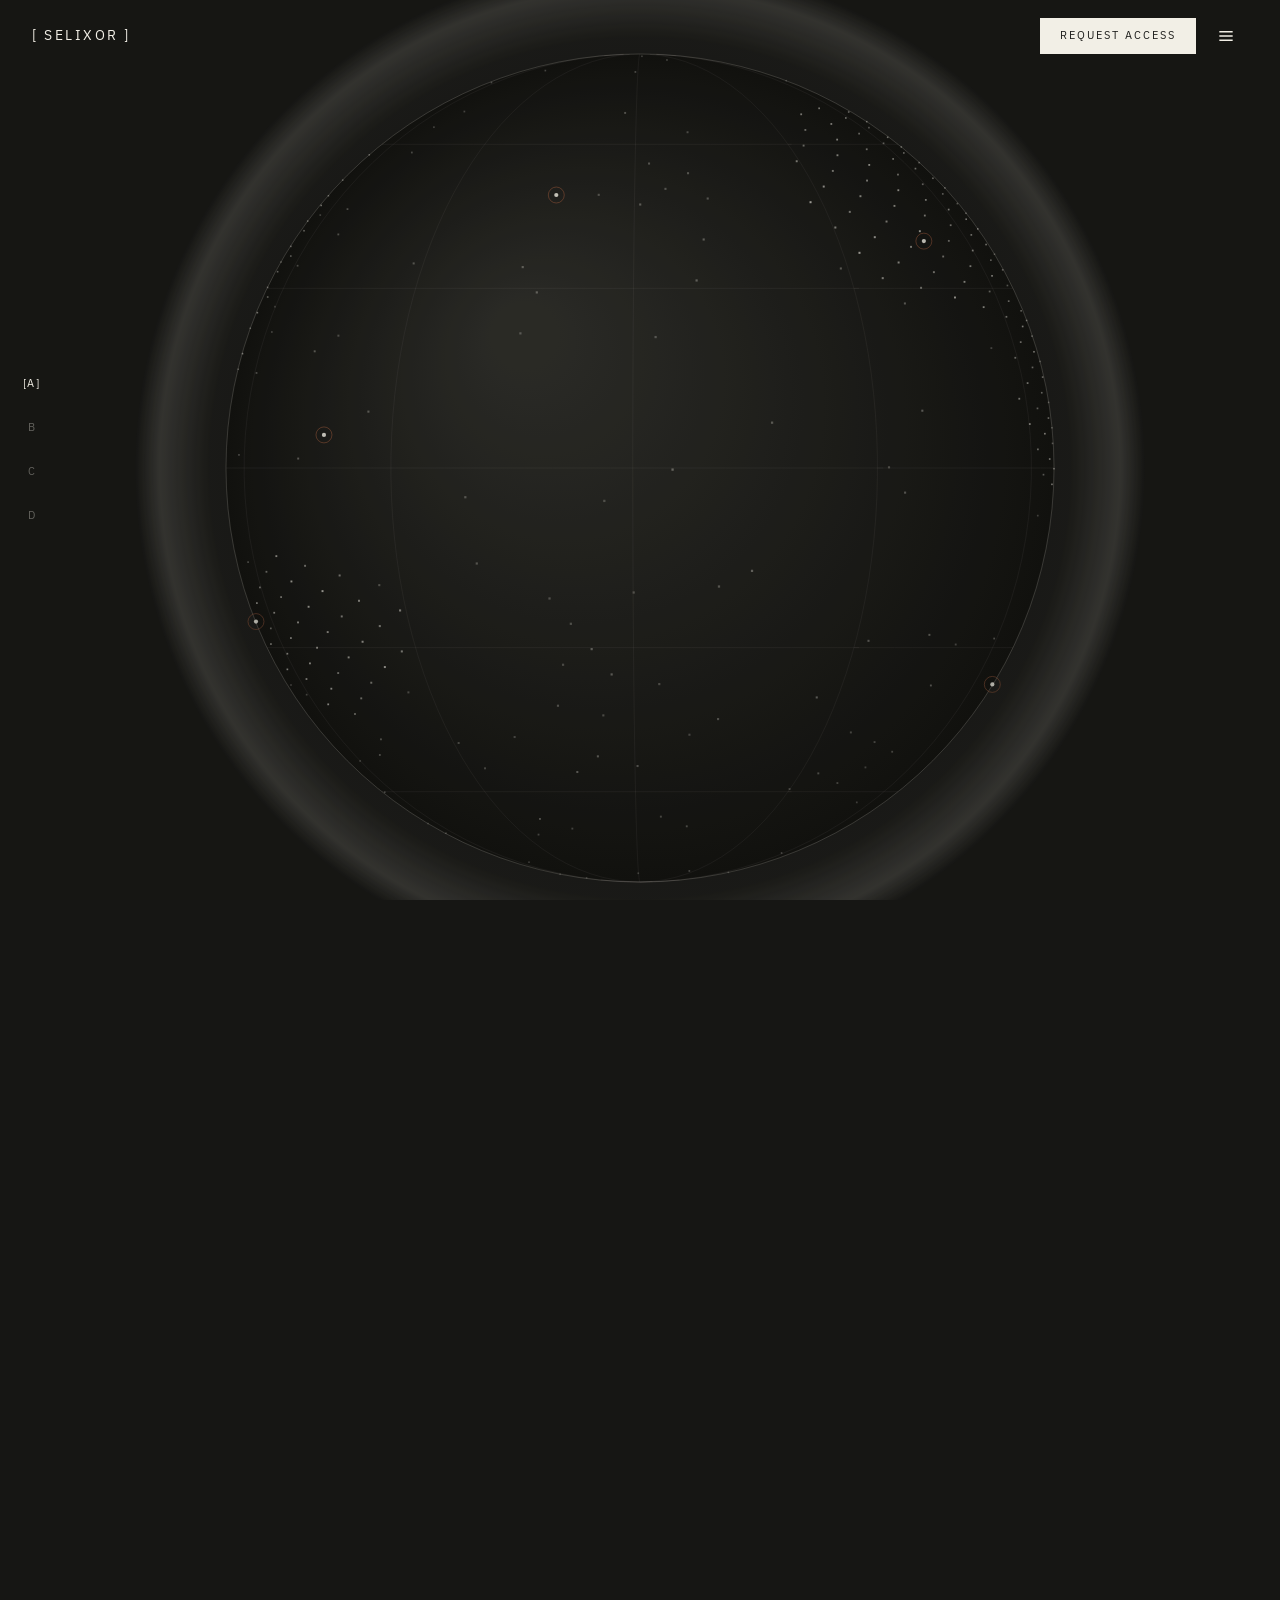
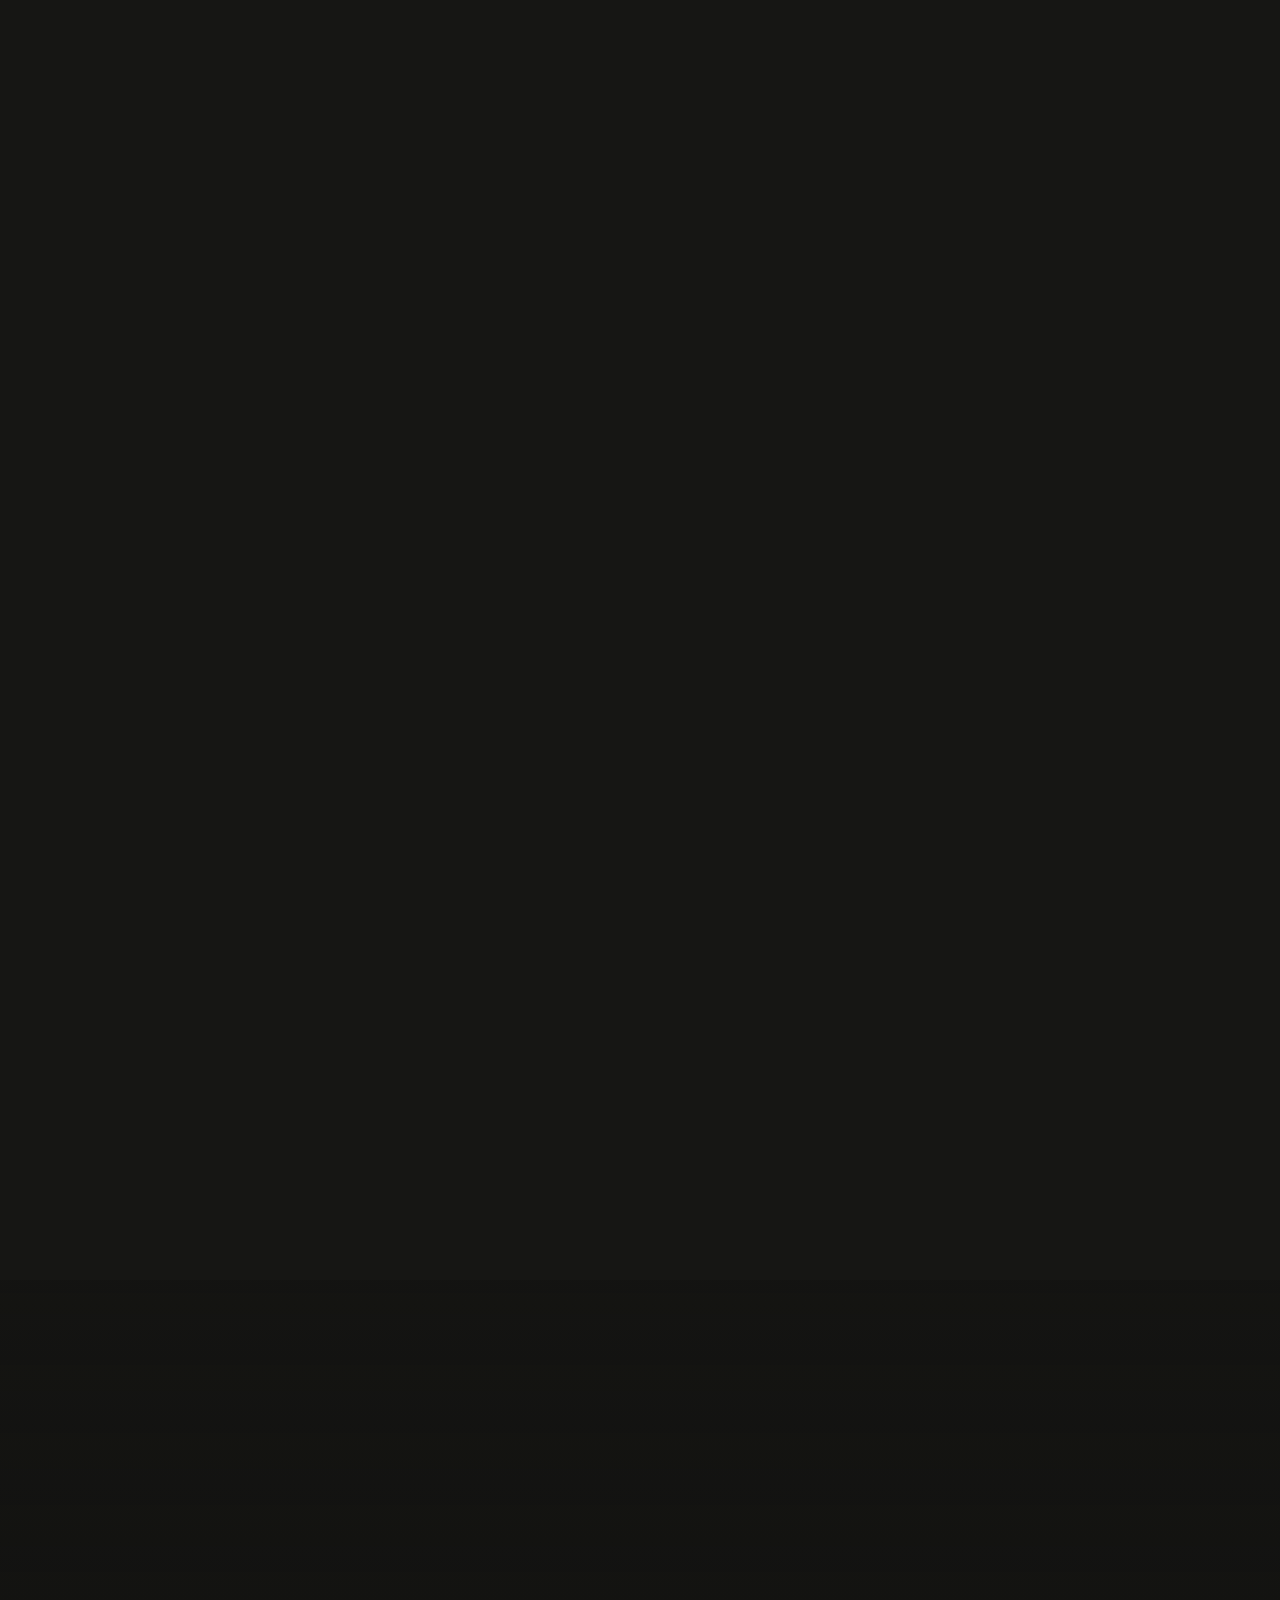
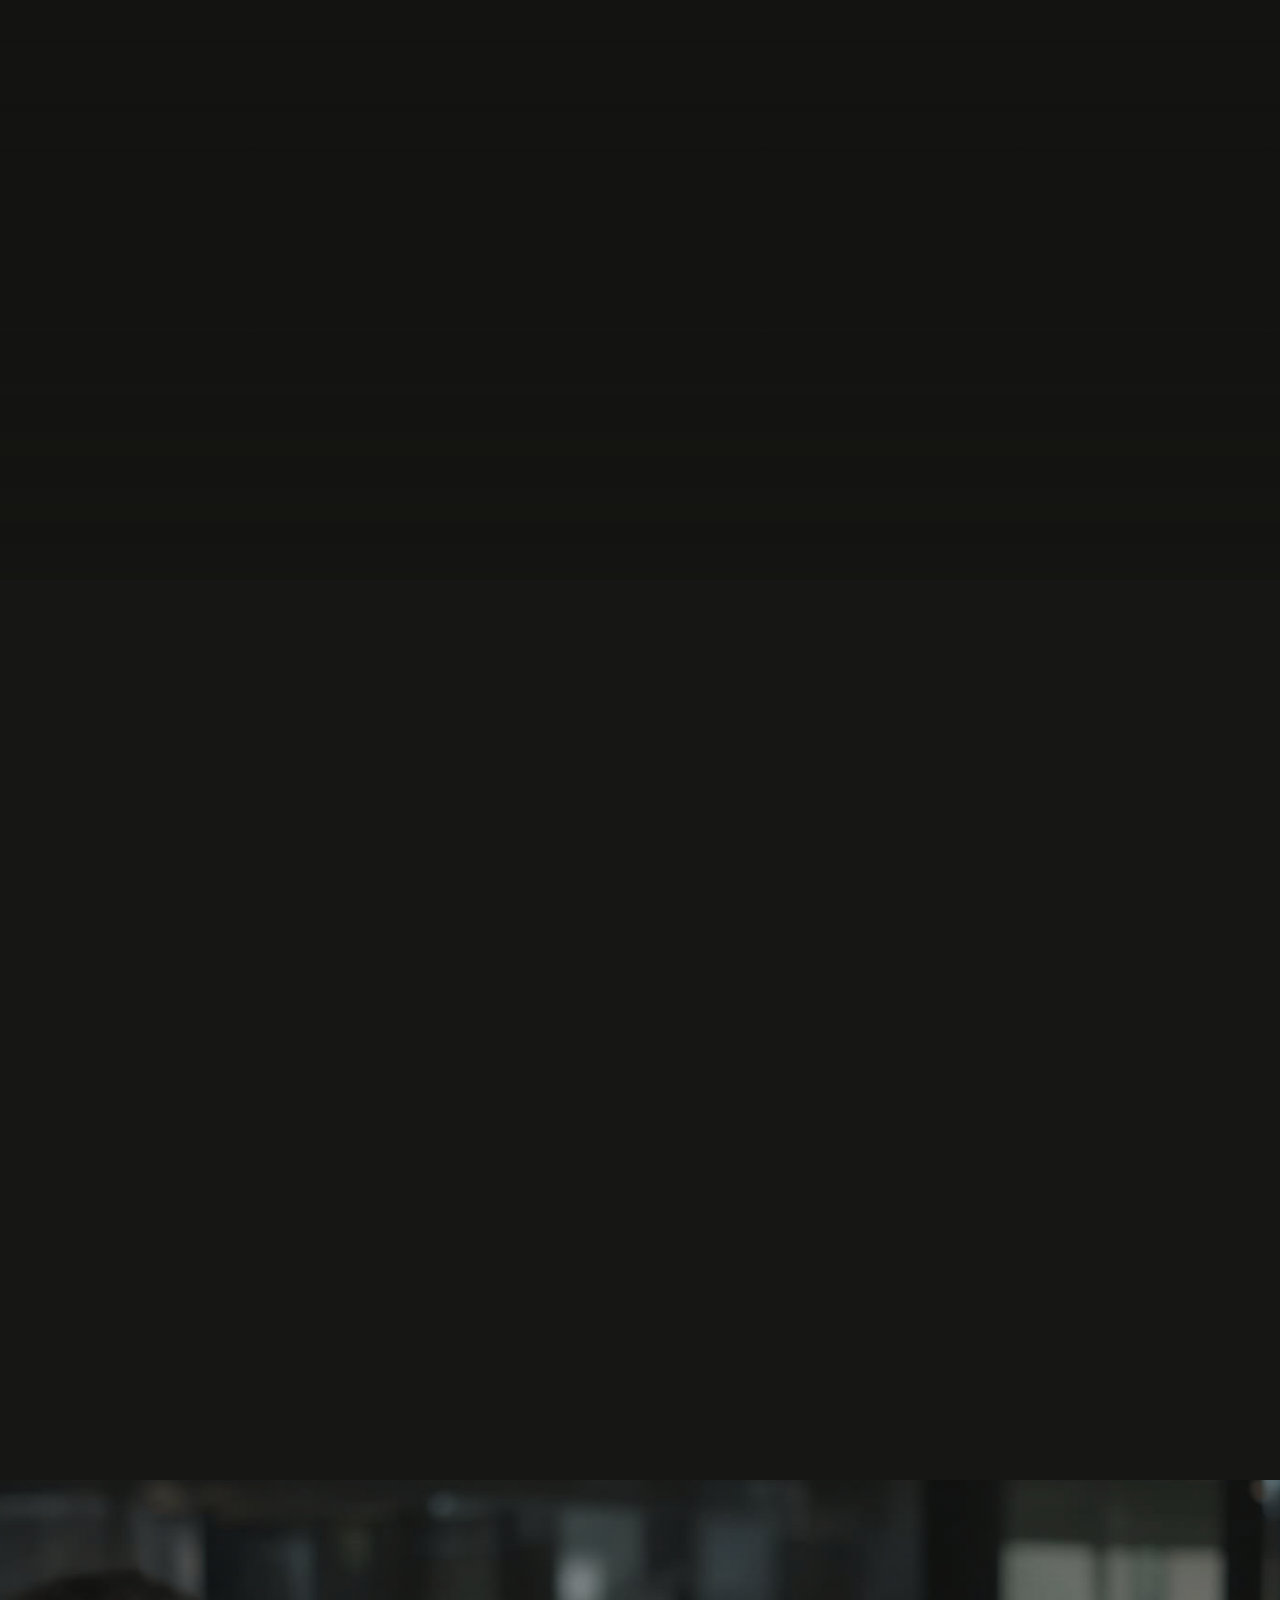
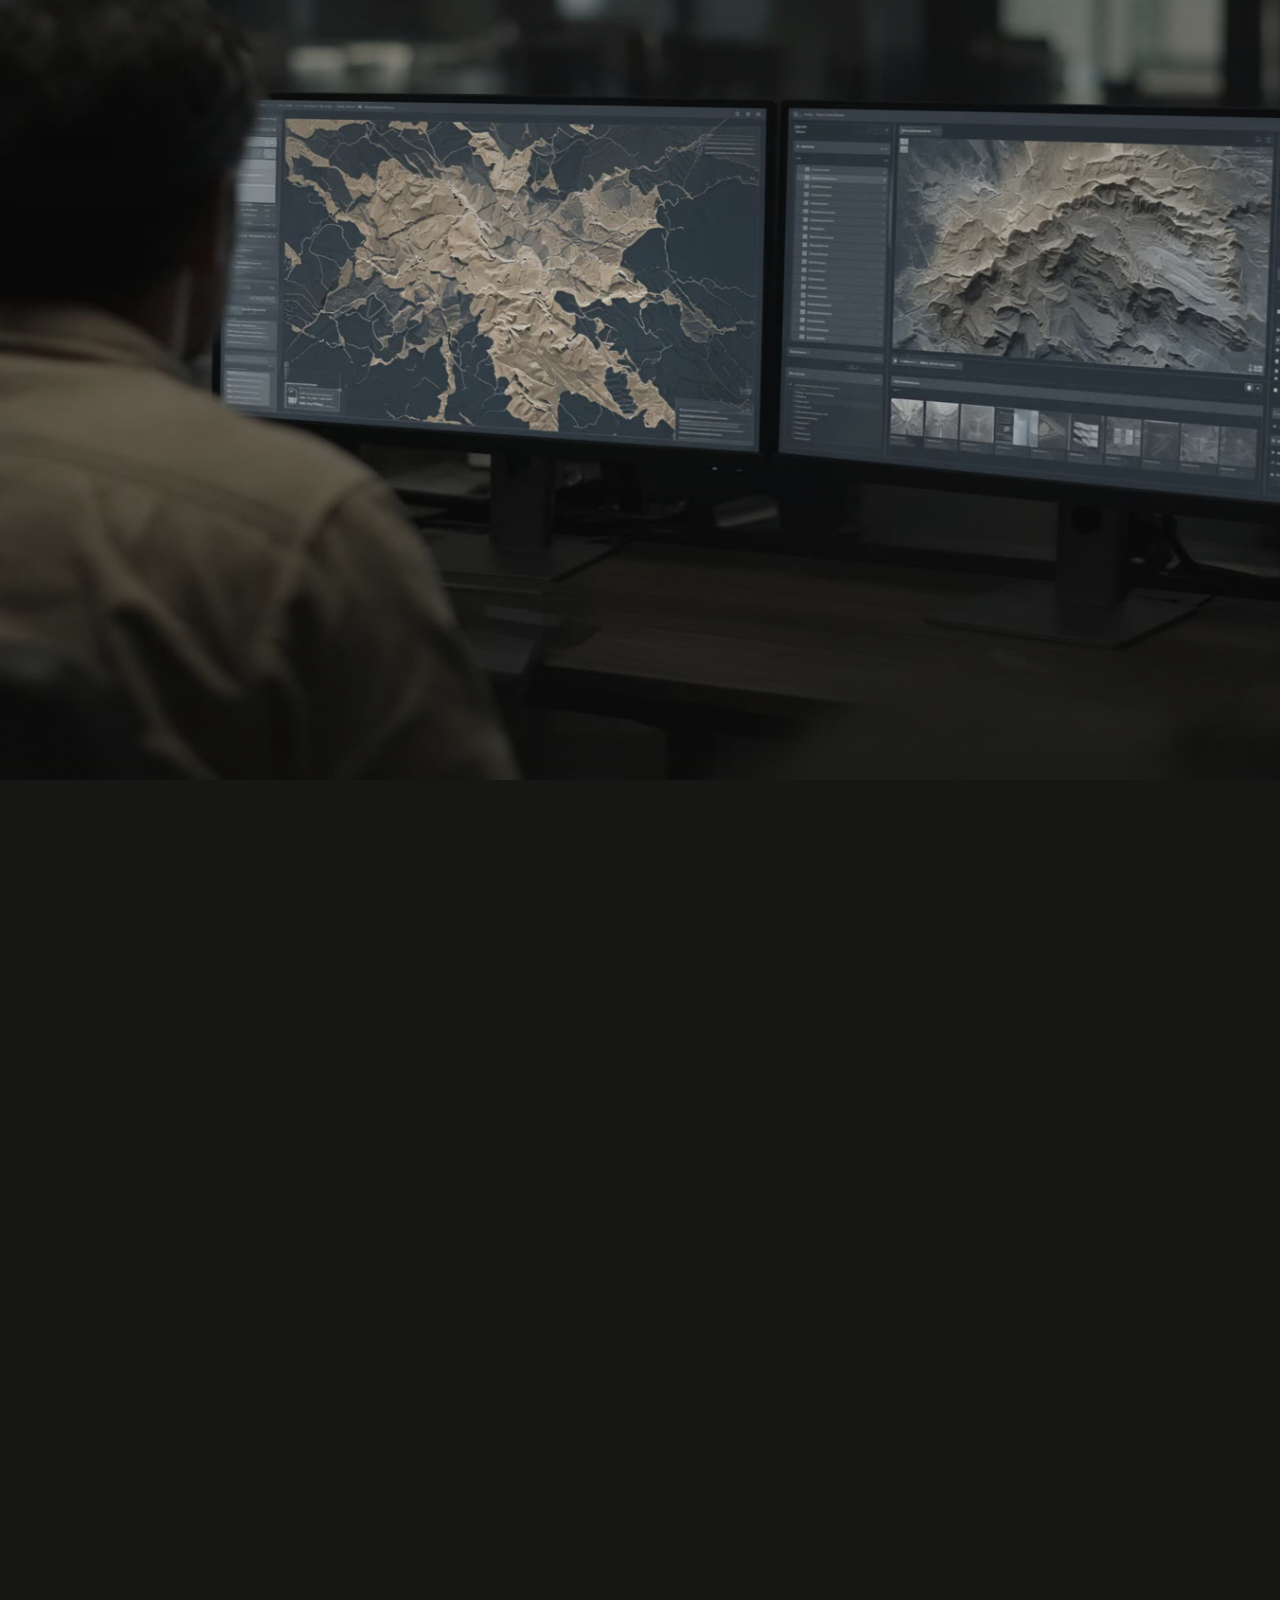
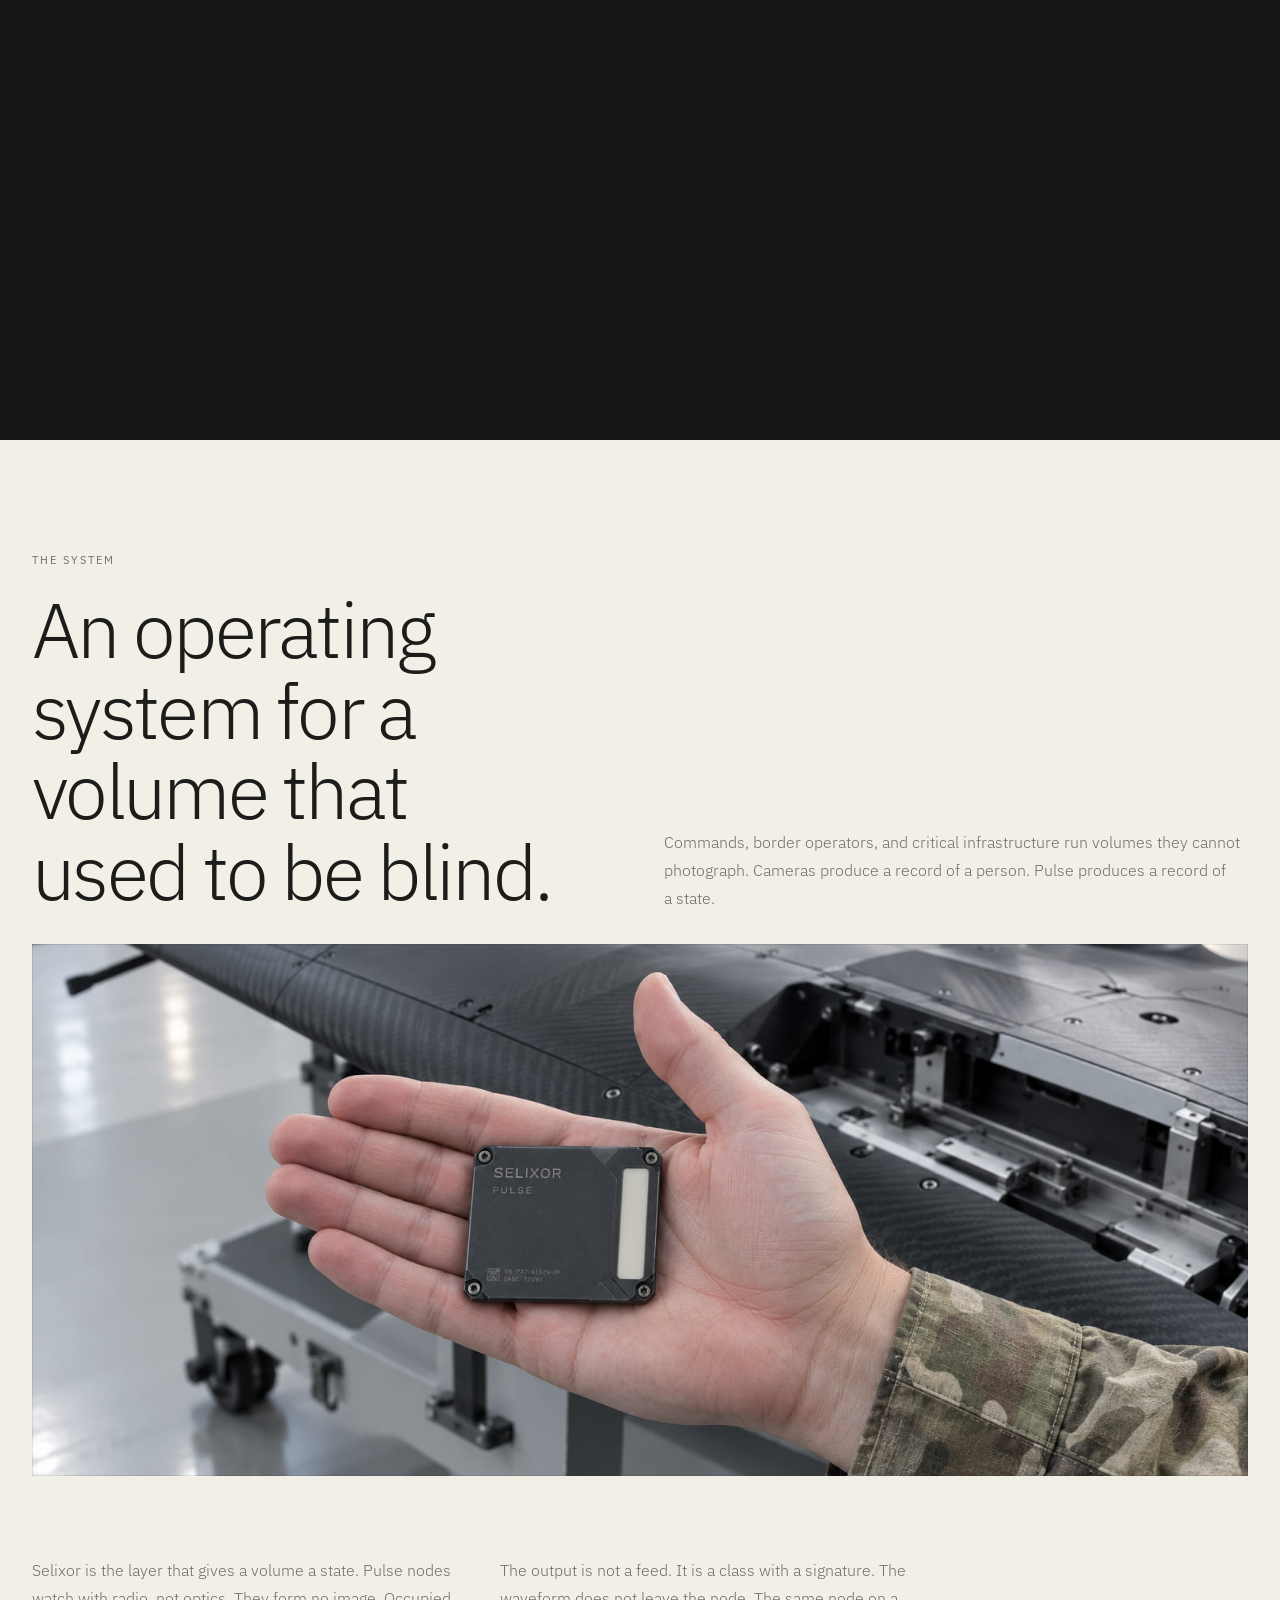
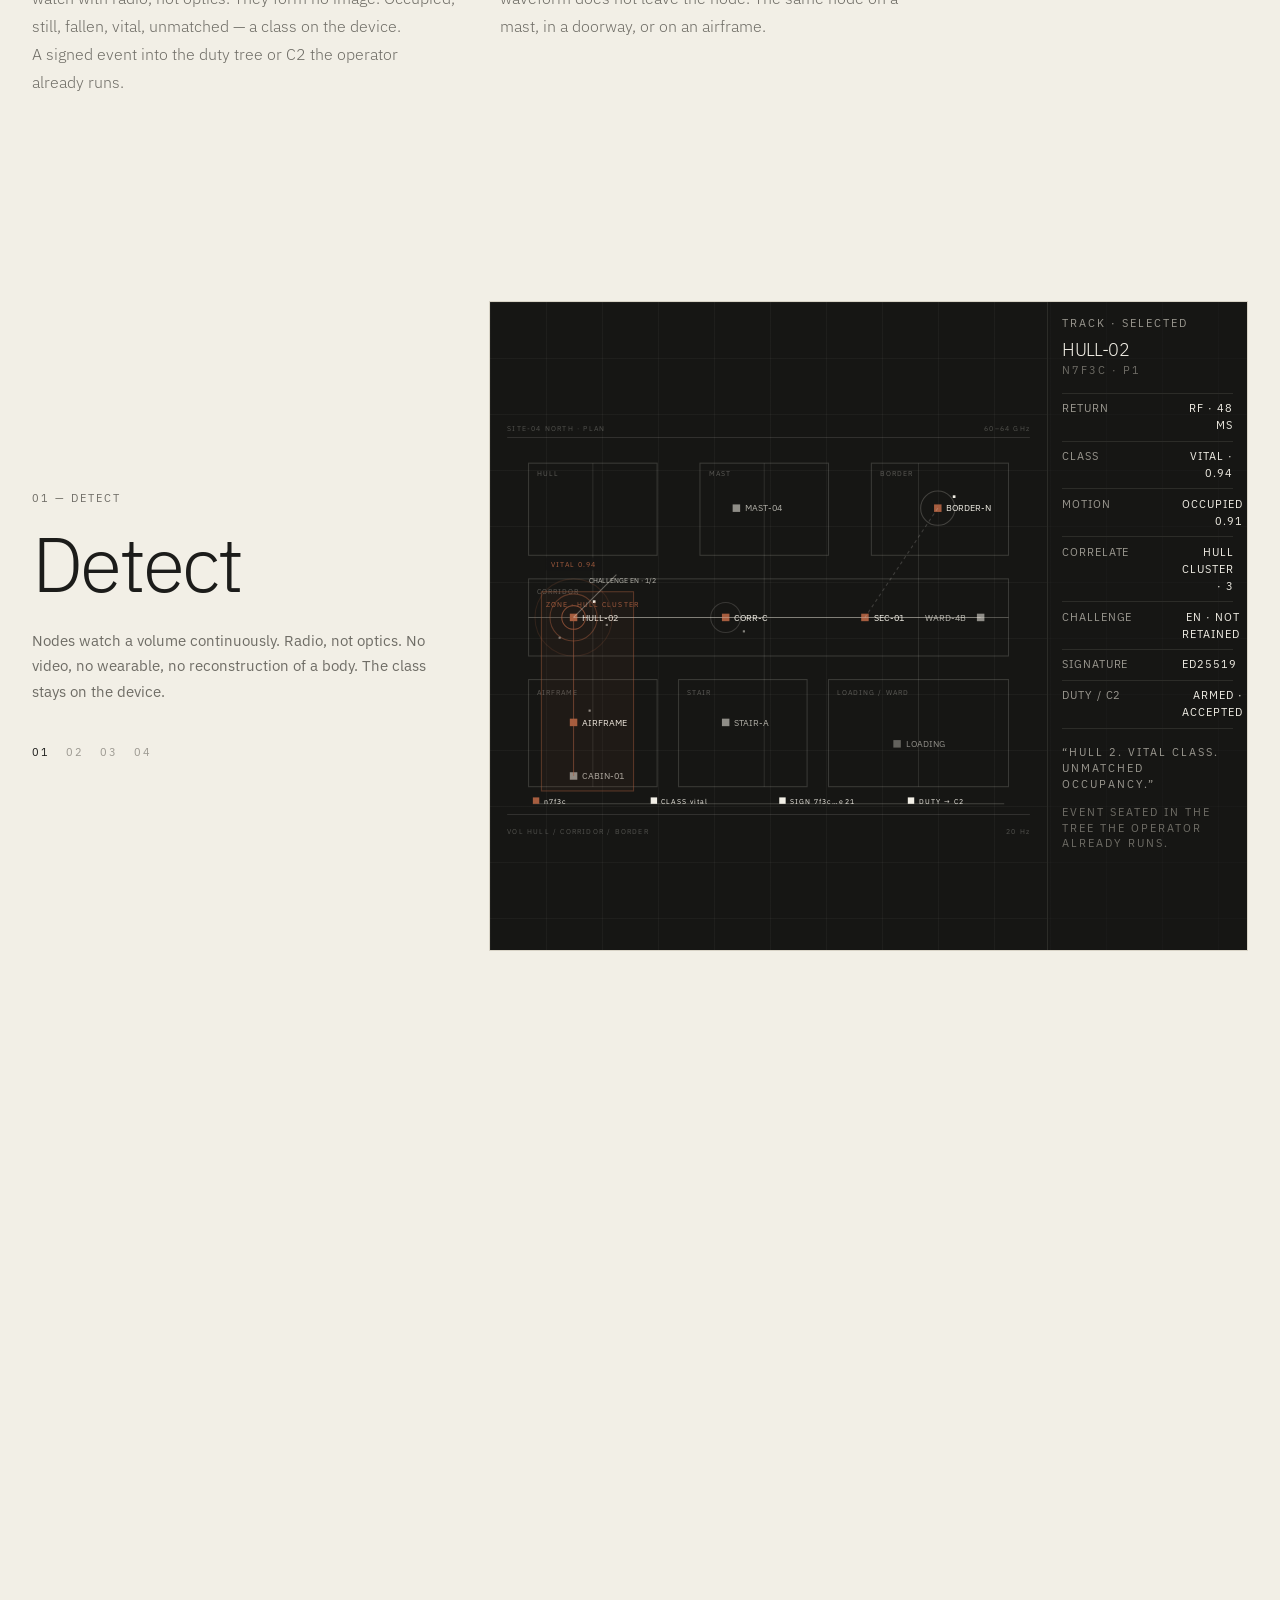
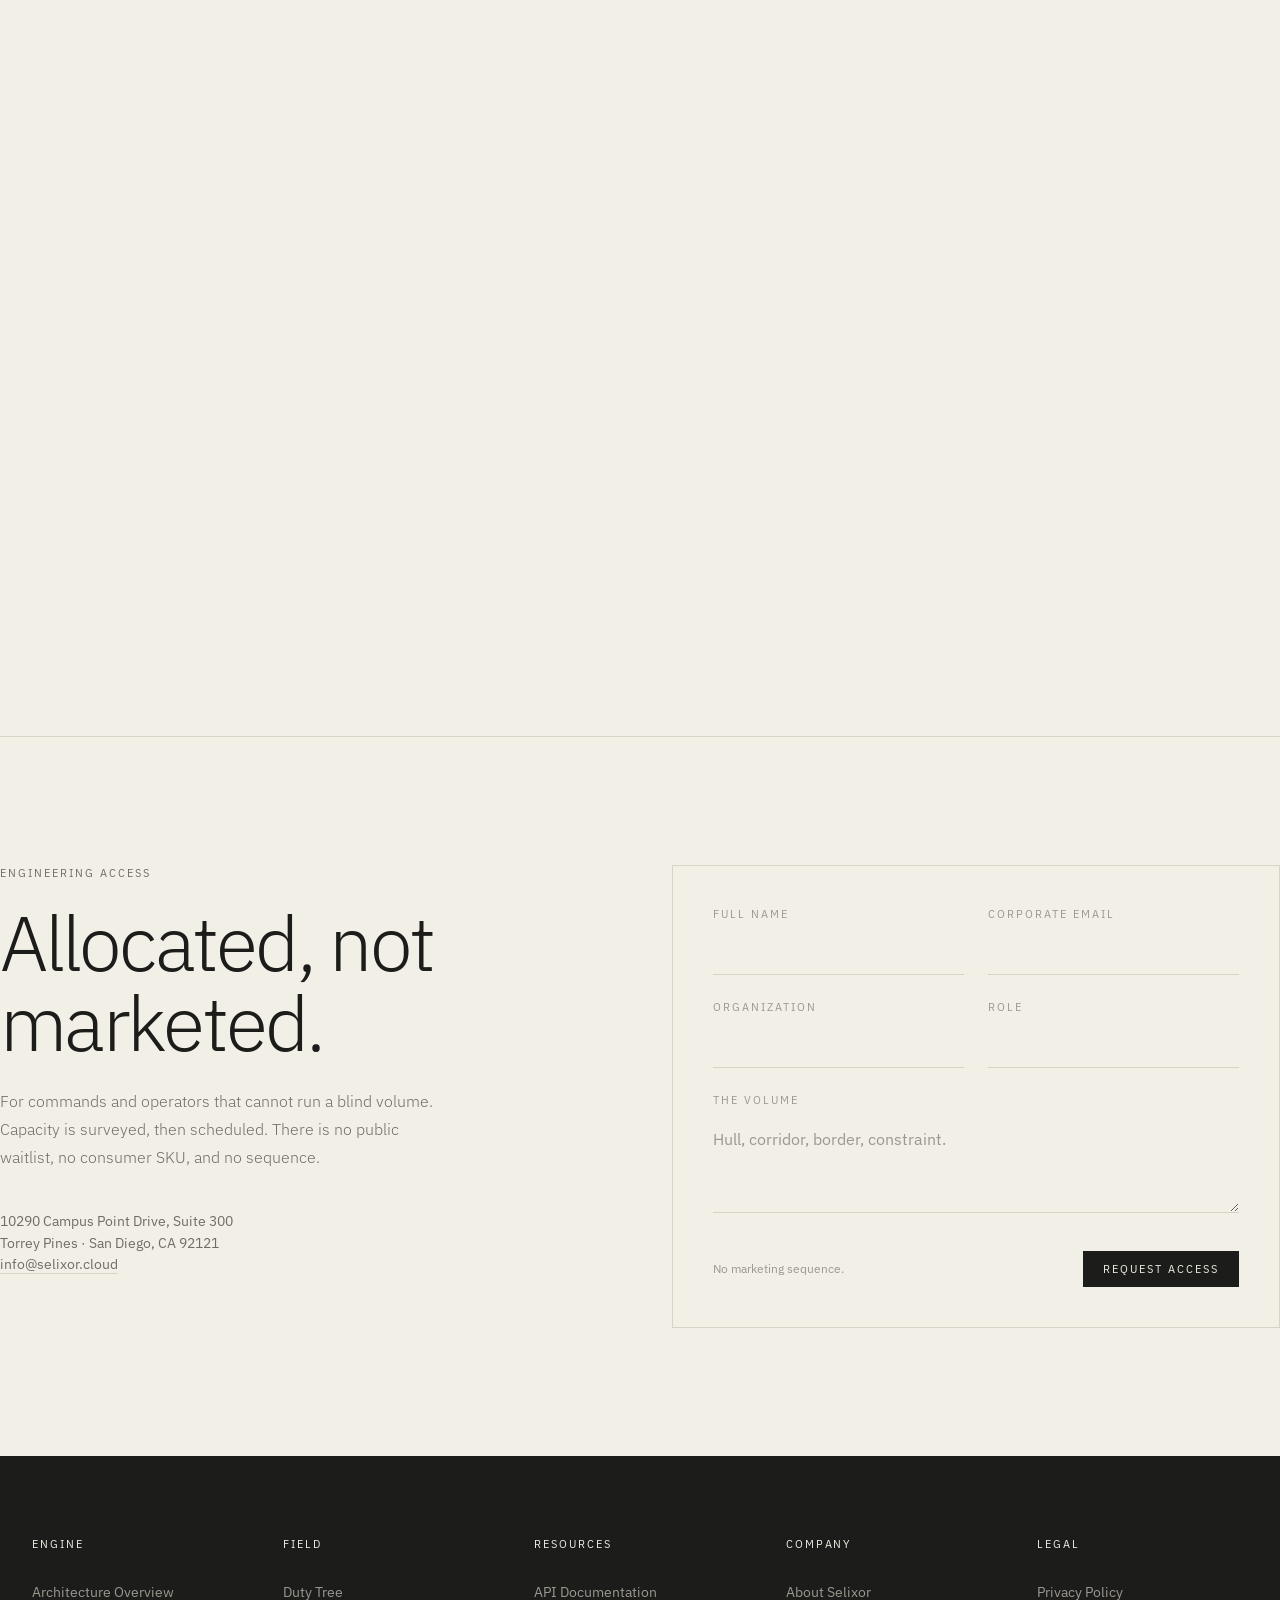
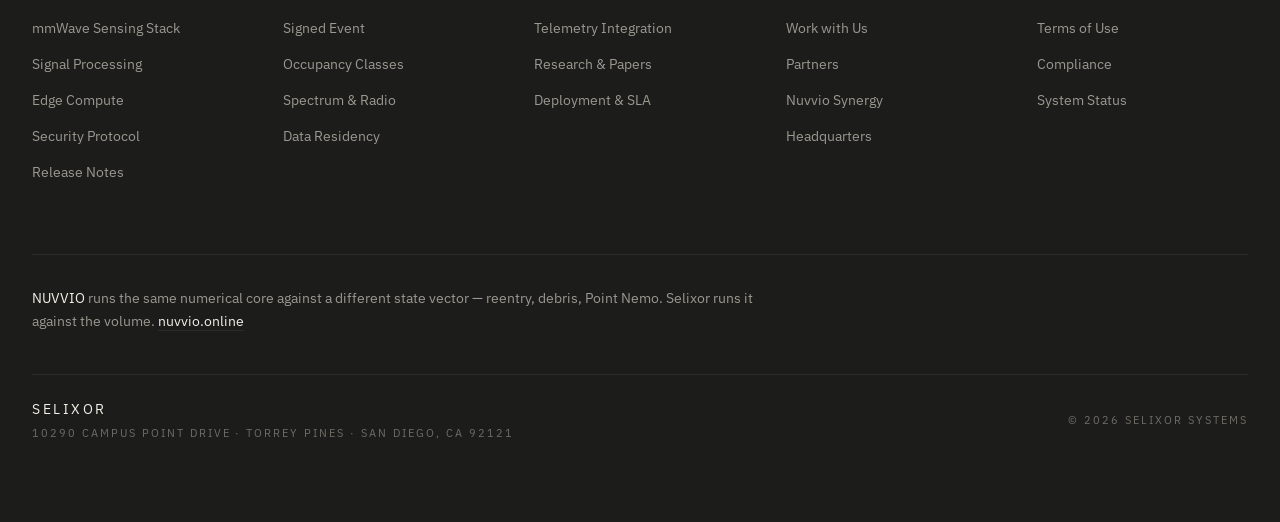
==== commit 74580a8a: "Add files via upload" ====
--- a/index.html
+++ b/index.html
@@ -833,6 +833,16 @@
 }
 @media (min-width: 1024px) {
   #detec.detec { grid-template-columns: minmax(0, 1fr) 12.5rem; }
+  .stages-grid {
+    grid-template-columns: minmax(20rem, 0.78fr) minmax(0, 1.42fr);
+    gap: 2.5rem;
+  }
+  #viz-0.viz.is-on,
+  .viz.is-on {
+    aspect-ratio: unset;
+    height: min(72vh, 42rem);
+    min-height: 28rem;
+  }
 }
 .detec-map {
   display: block;
@@ -921,17 +931,6 @@
     height: min(64svh, 32rem);
     min-height: 22rem;
   }
-  .detec-ins {
-    max-height: 28%;
-    overflow: hidden;
-    padding: 0.55rem 0.7rem 0.65rem;
-  }
-  .detec-ins-id { font-size: 1rem; margin-top: 0.25rem; }
-  .detec-spec > div { padding: 0.28rem 0; }
-  .detec-spec > div:nth-child(n+3) { display: none; }
-  .detec-line { display: none; }
-  .detec-map g[data-min="3"] { display: none; }
-}
   .detec-ins {
     max-height: 28%;
     overflow: hidden;
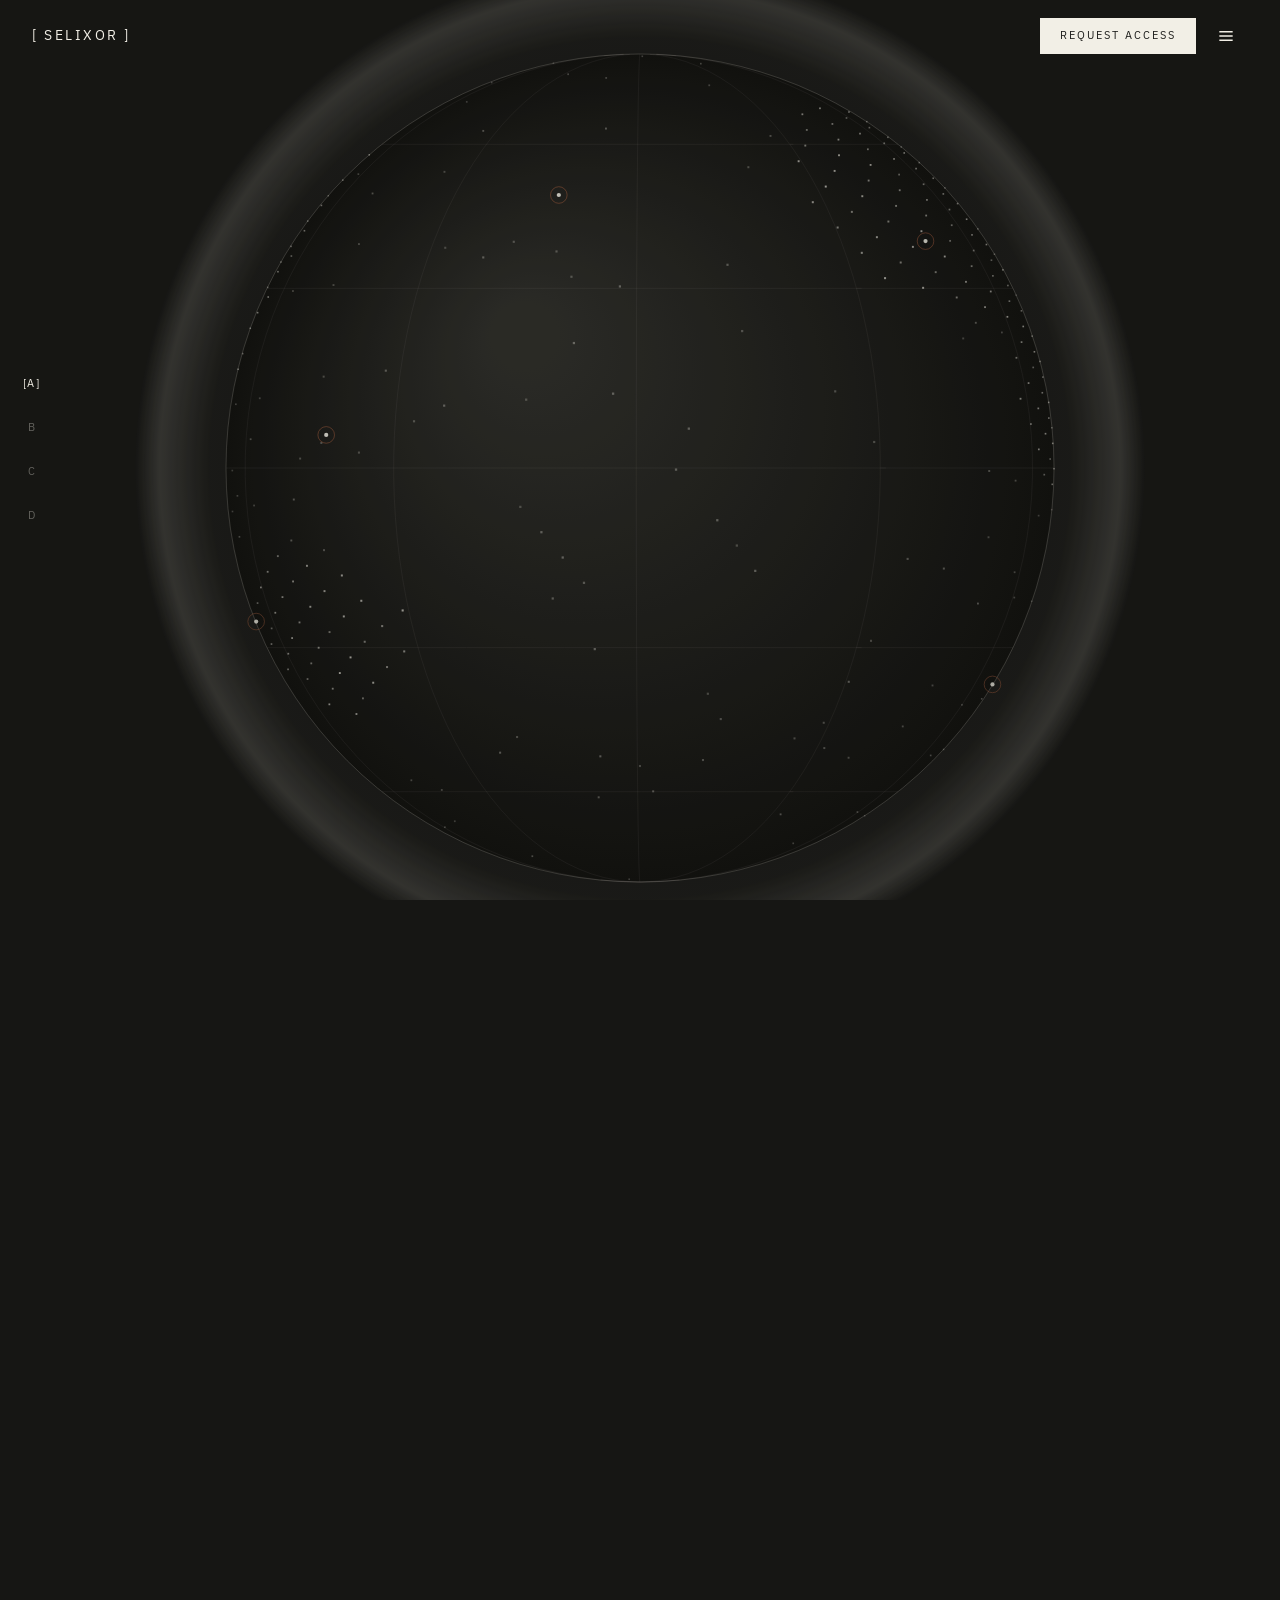
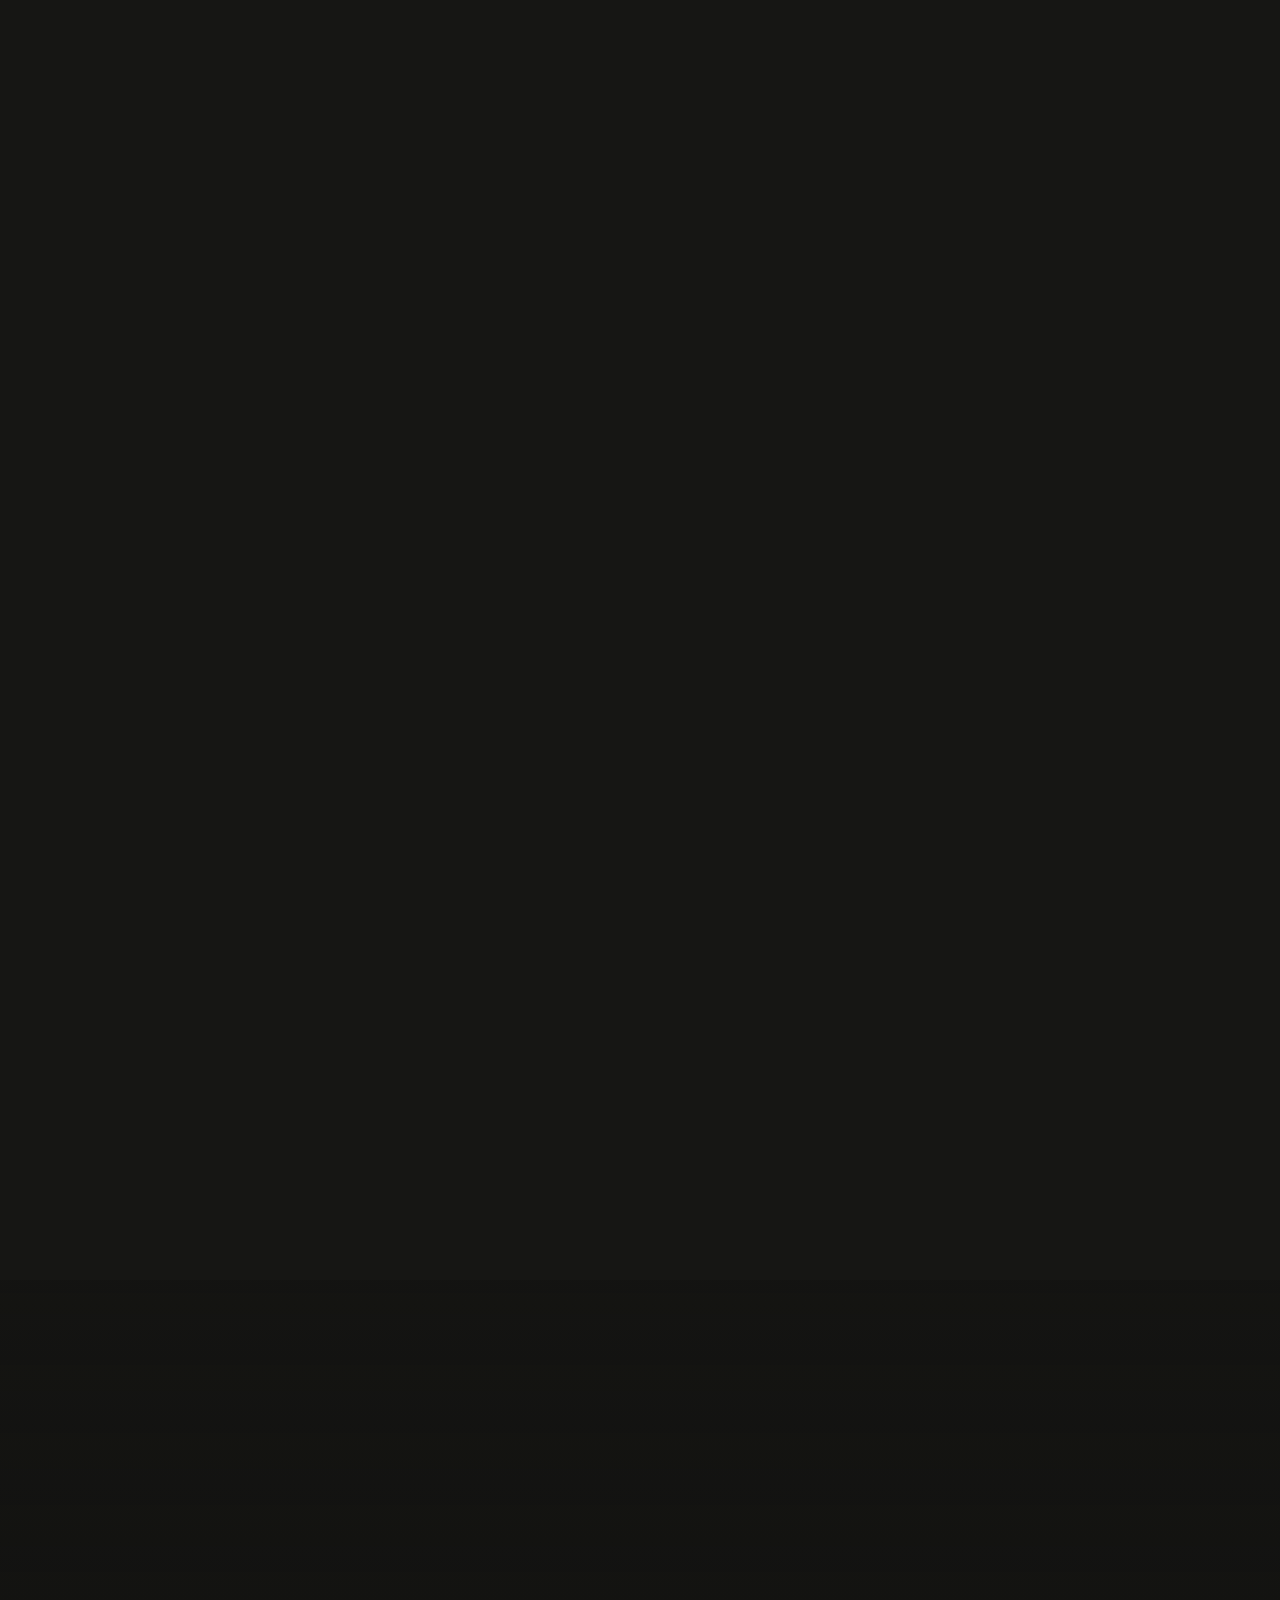
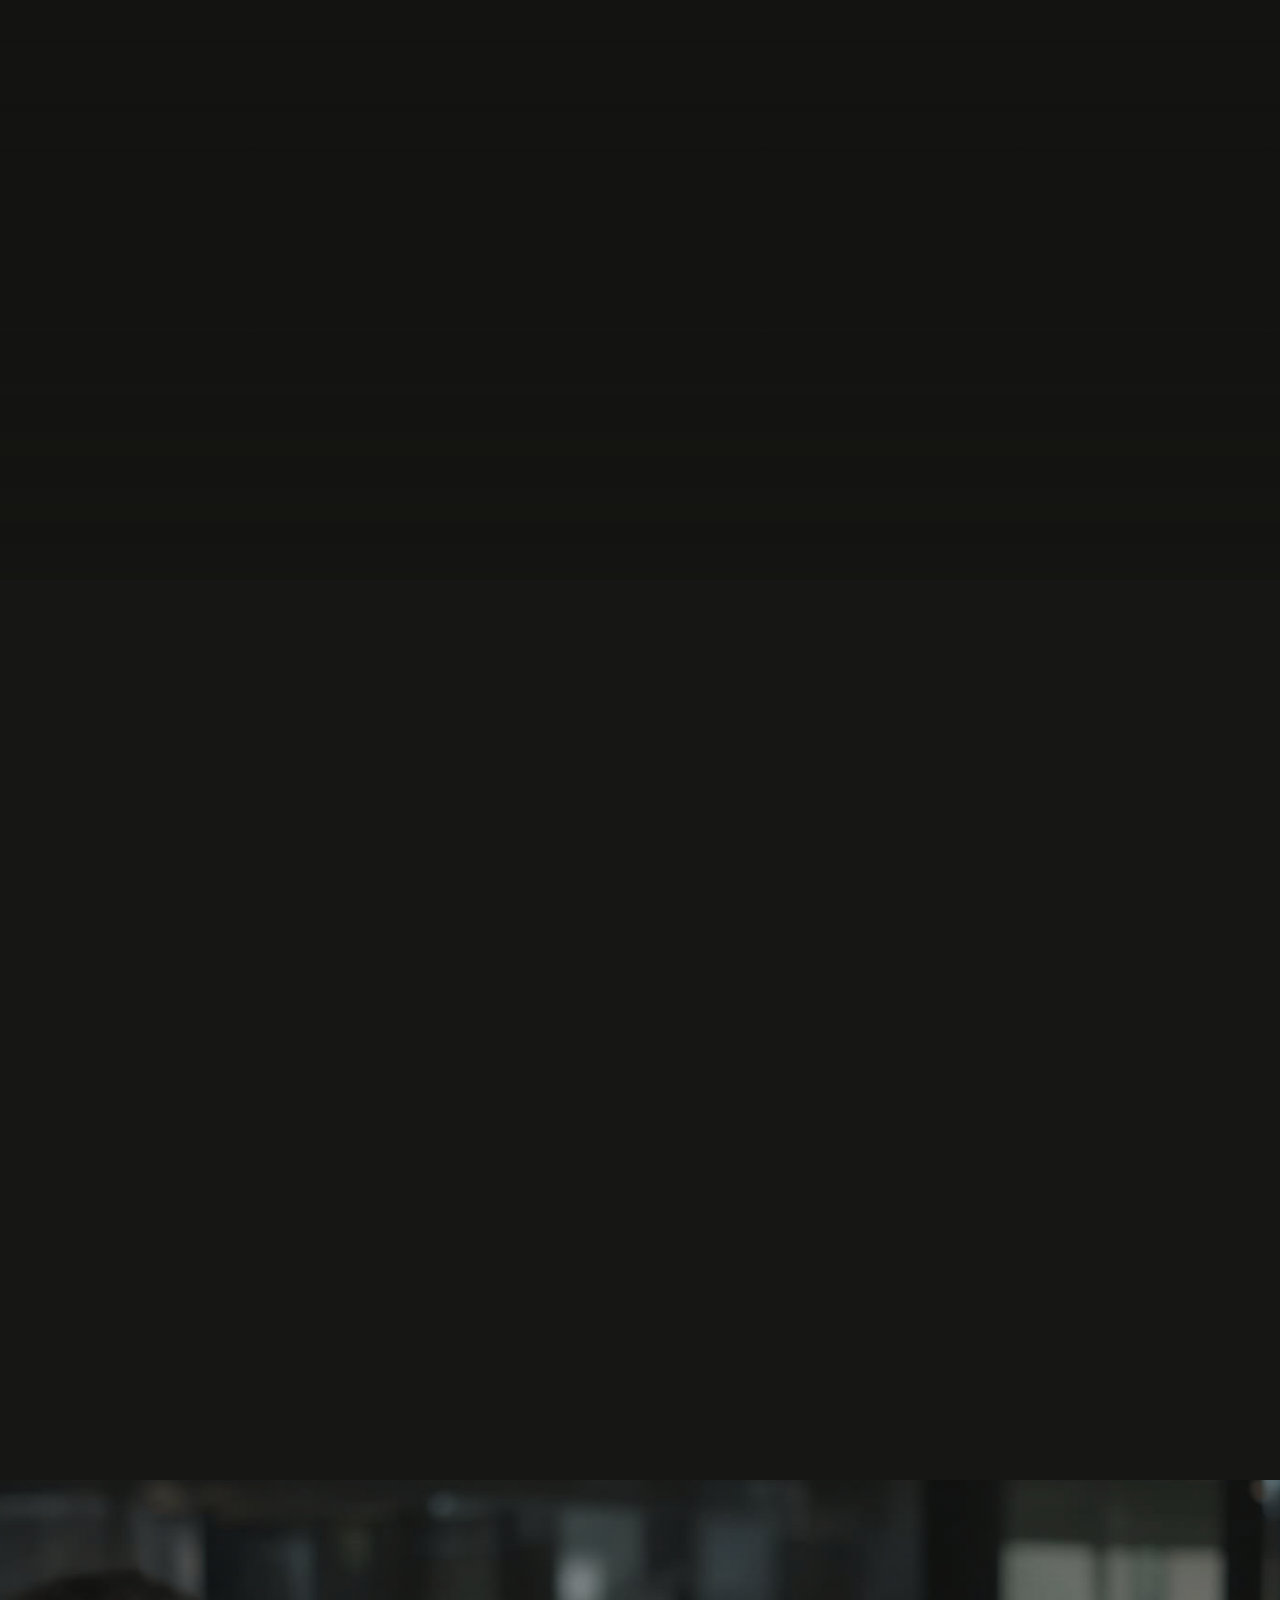
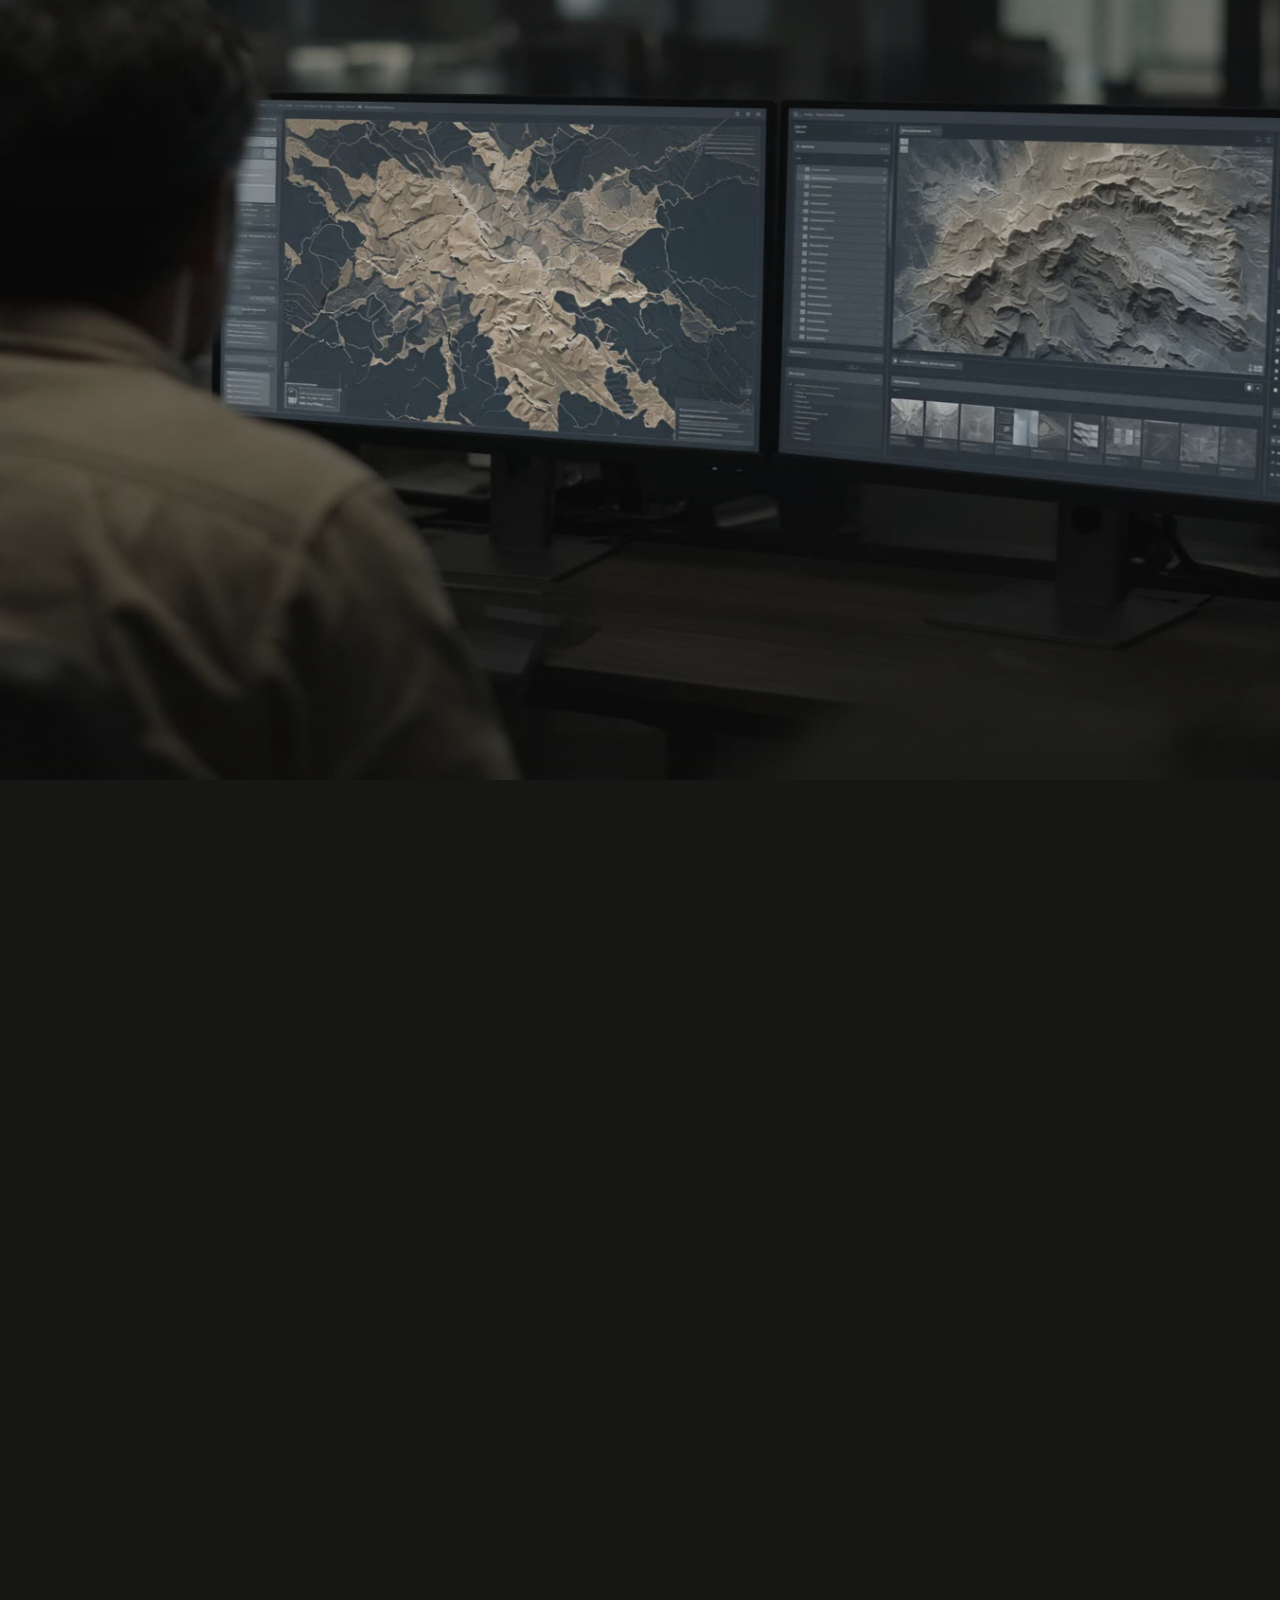
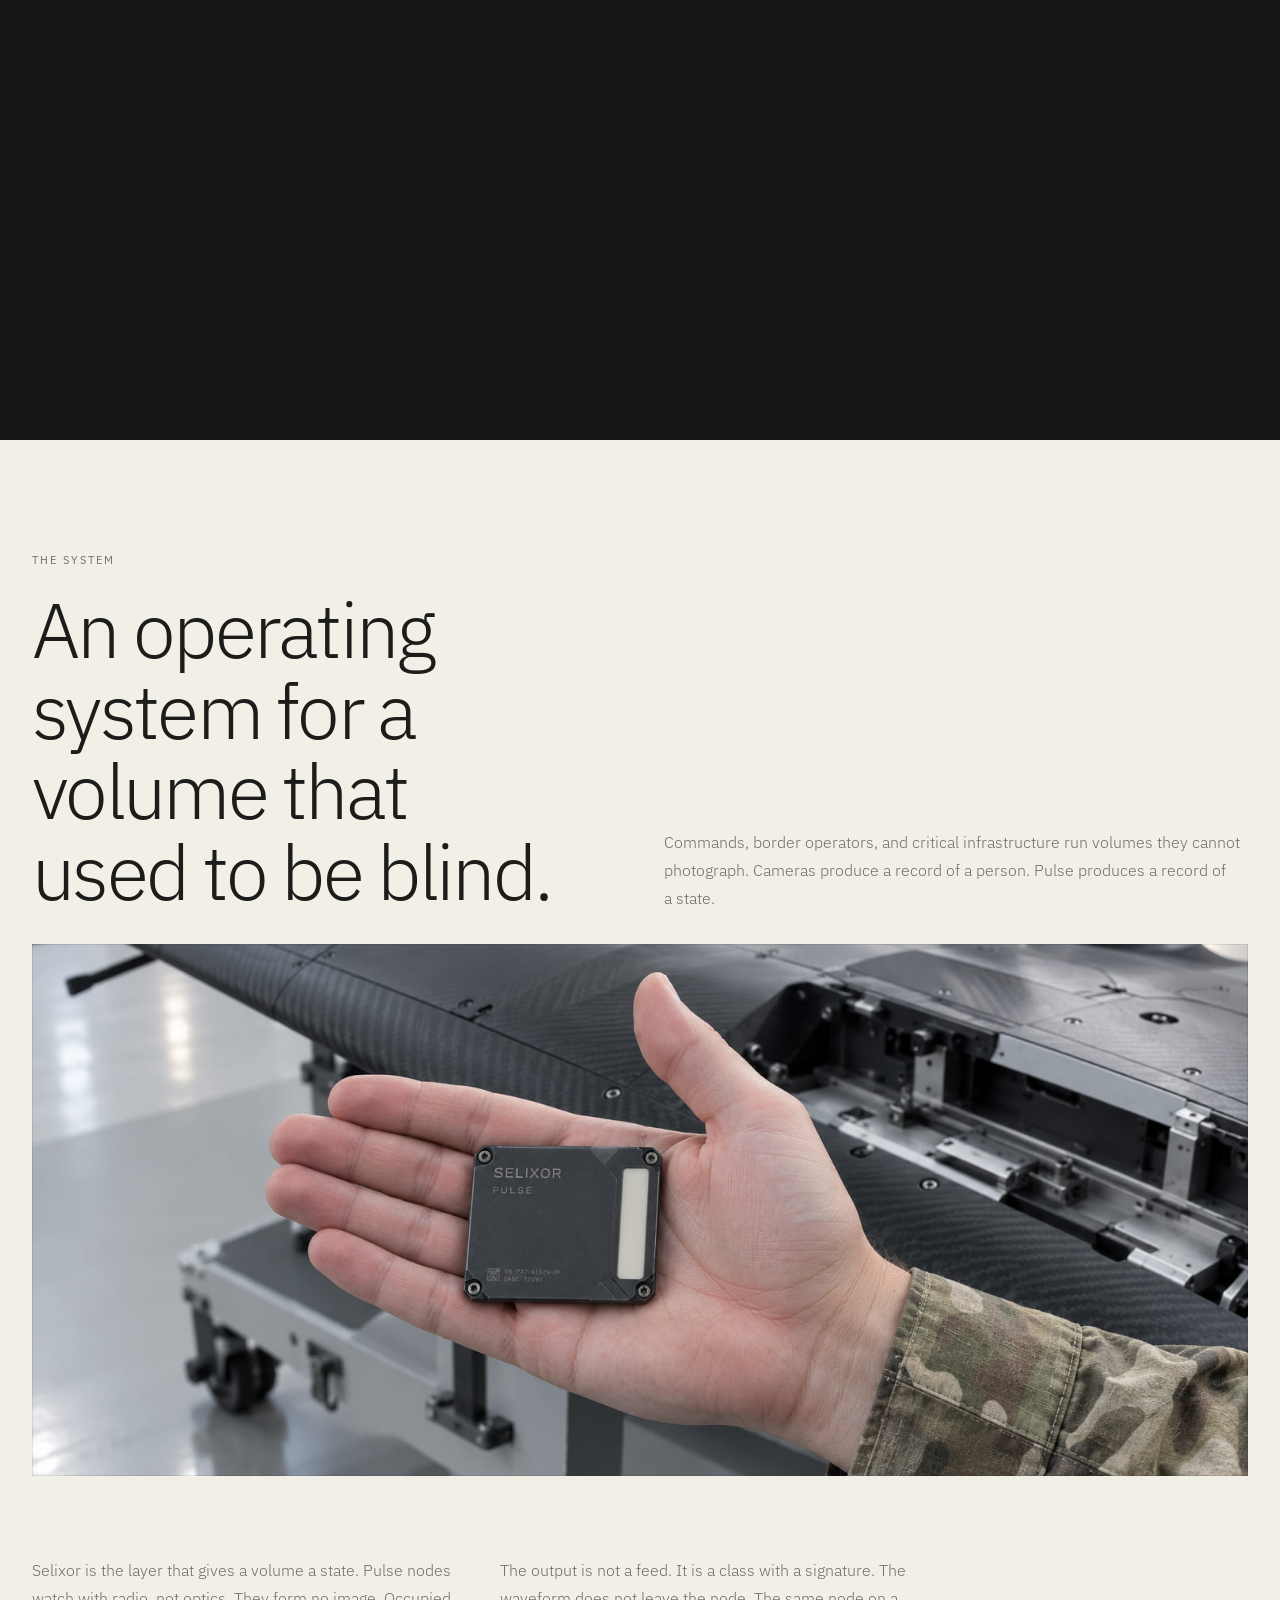
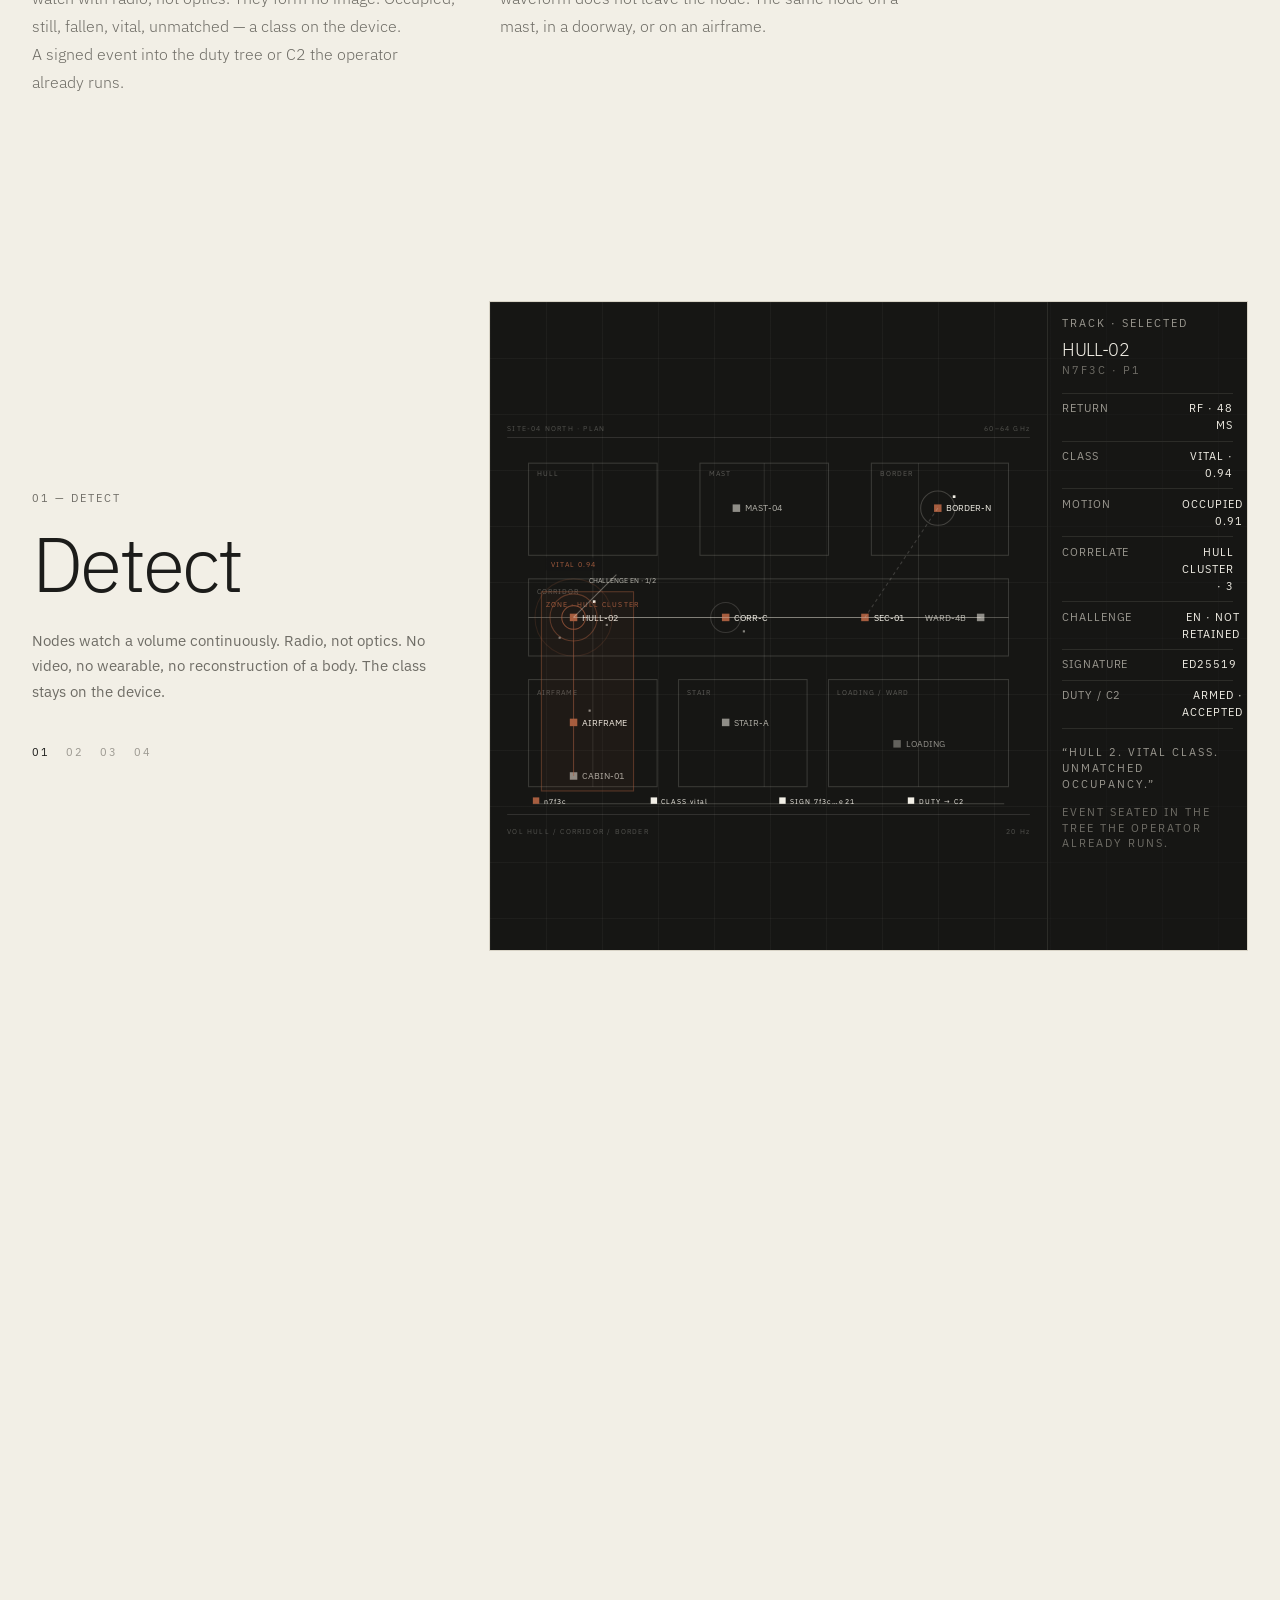
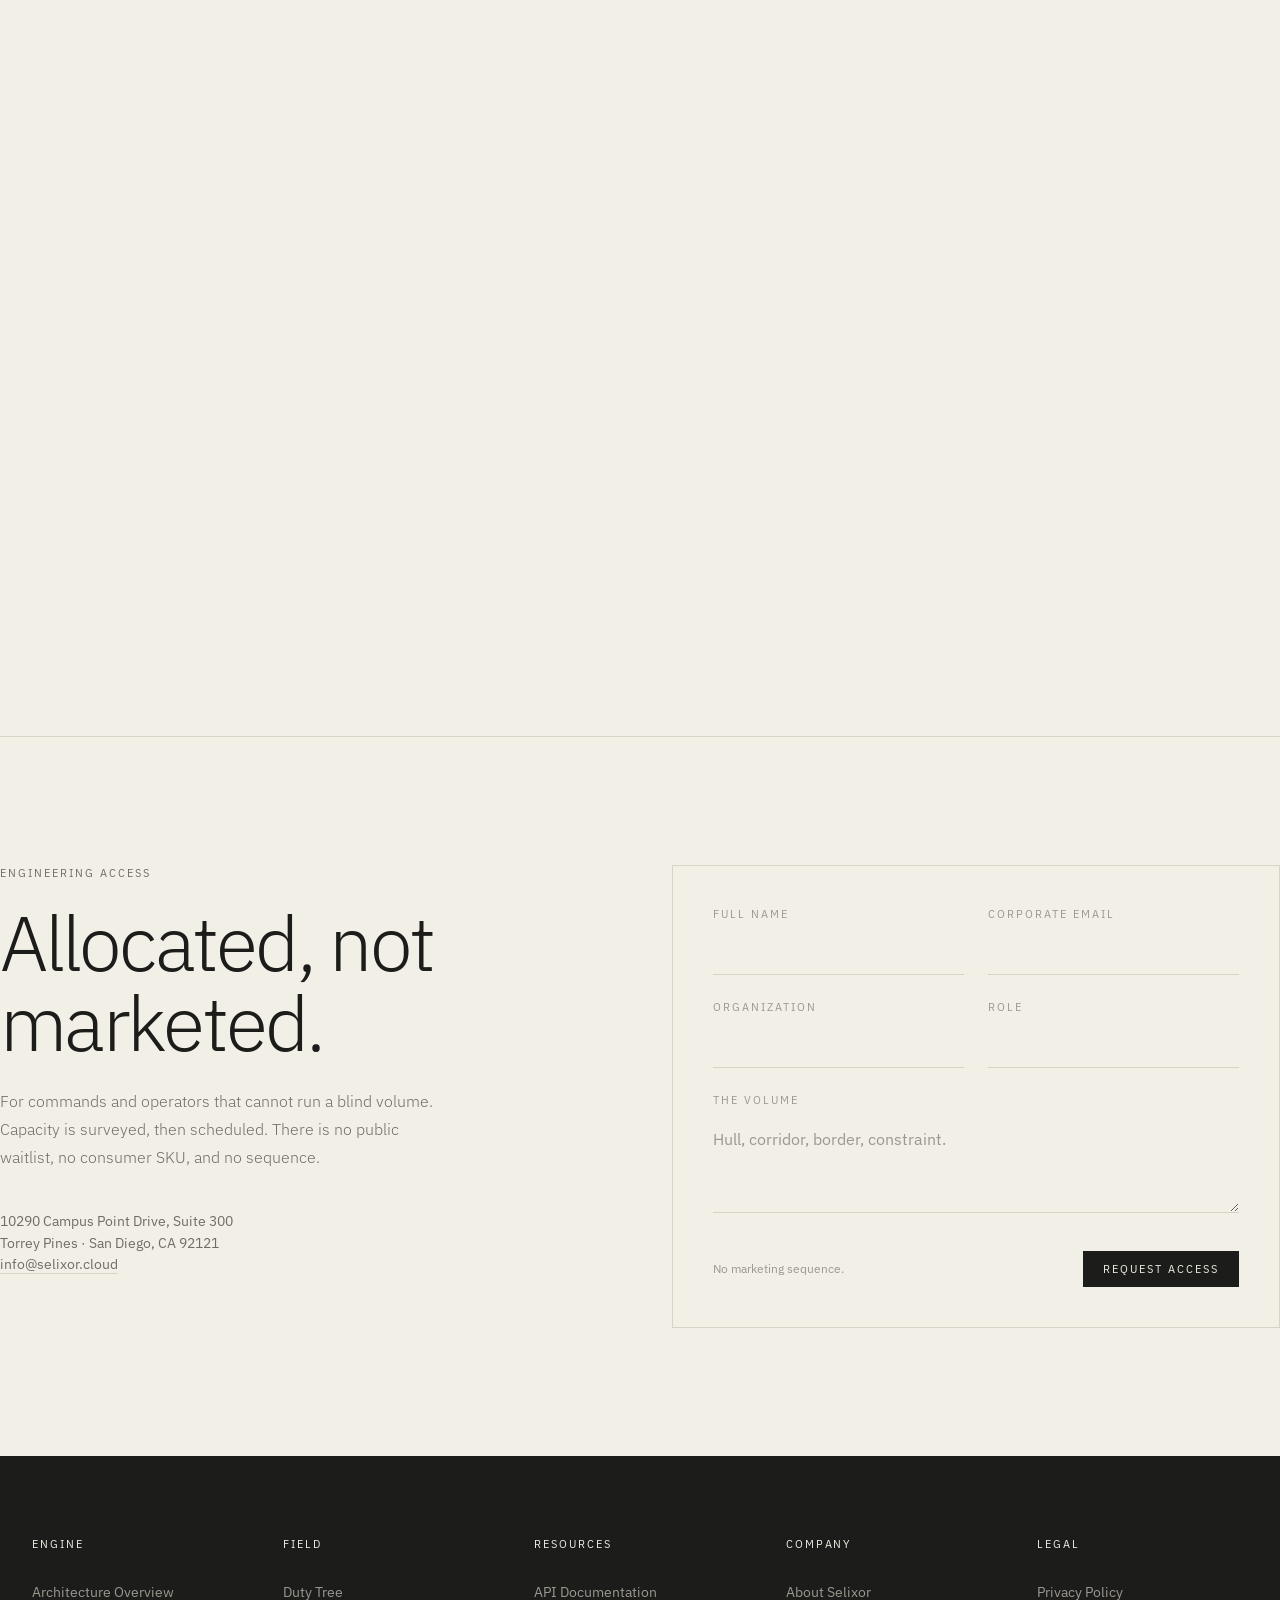
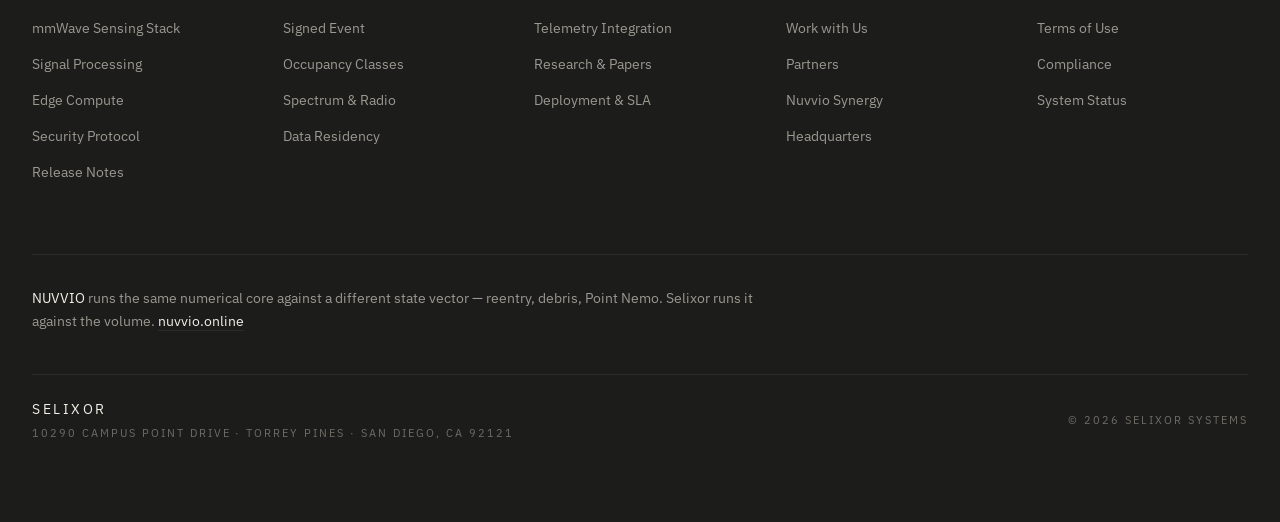
==== commit 01a265c1: "Add files via upload" ====
--- a/index.html
+++ b/index.html
@@ -941,6 +941,28 @@
   .detec-spec > div:nth-child(n+3) { display: none; }
   .detec-line { display: none; }
   .detec-map g[data-min="3"] { display: none; }
+}
+
+/* Field video: full Pulse frame, never cropped. Phone/iPad already contain. */
+@media (min-width: 1025px) {
+  #field video.full-img {
+    object-fit: contain !important;
+    object-position: center center !important;
+  }
+}
+
+/* Phone: grow the frame down to the copy line. Full picture, no stretch. */
+@media (max-width: 639px) {
+  #field video.full-img {
+    aspect-ratio: unset !important;
+    height: 32svh !important;
+    min-height: 15.5rem !important;
+    object-fit: cover !important;
+    object-position: center center !important;
+  }
+  #field .type-block {
+    padding-top: 1.1rem;
+  }
 }
 
 </style>
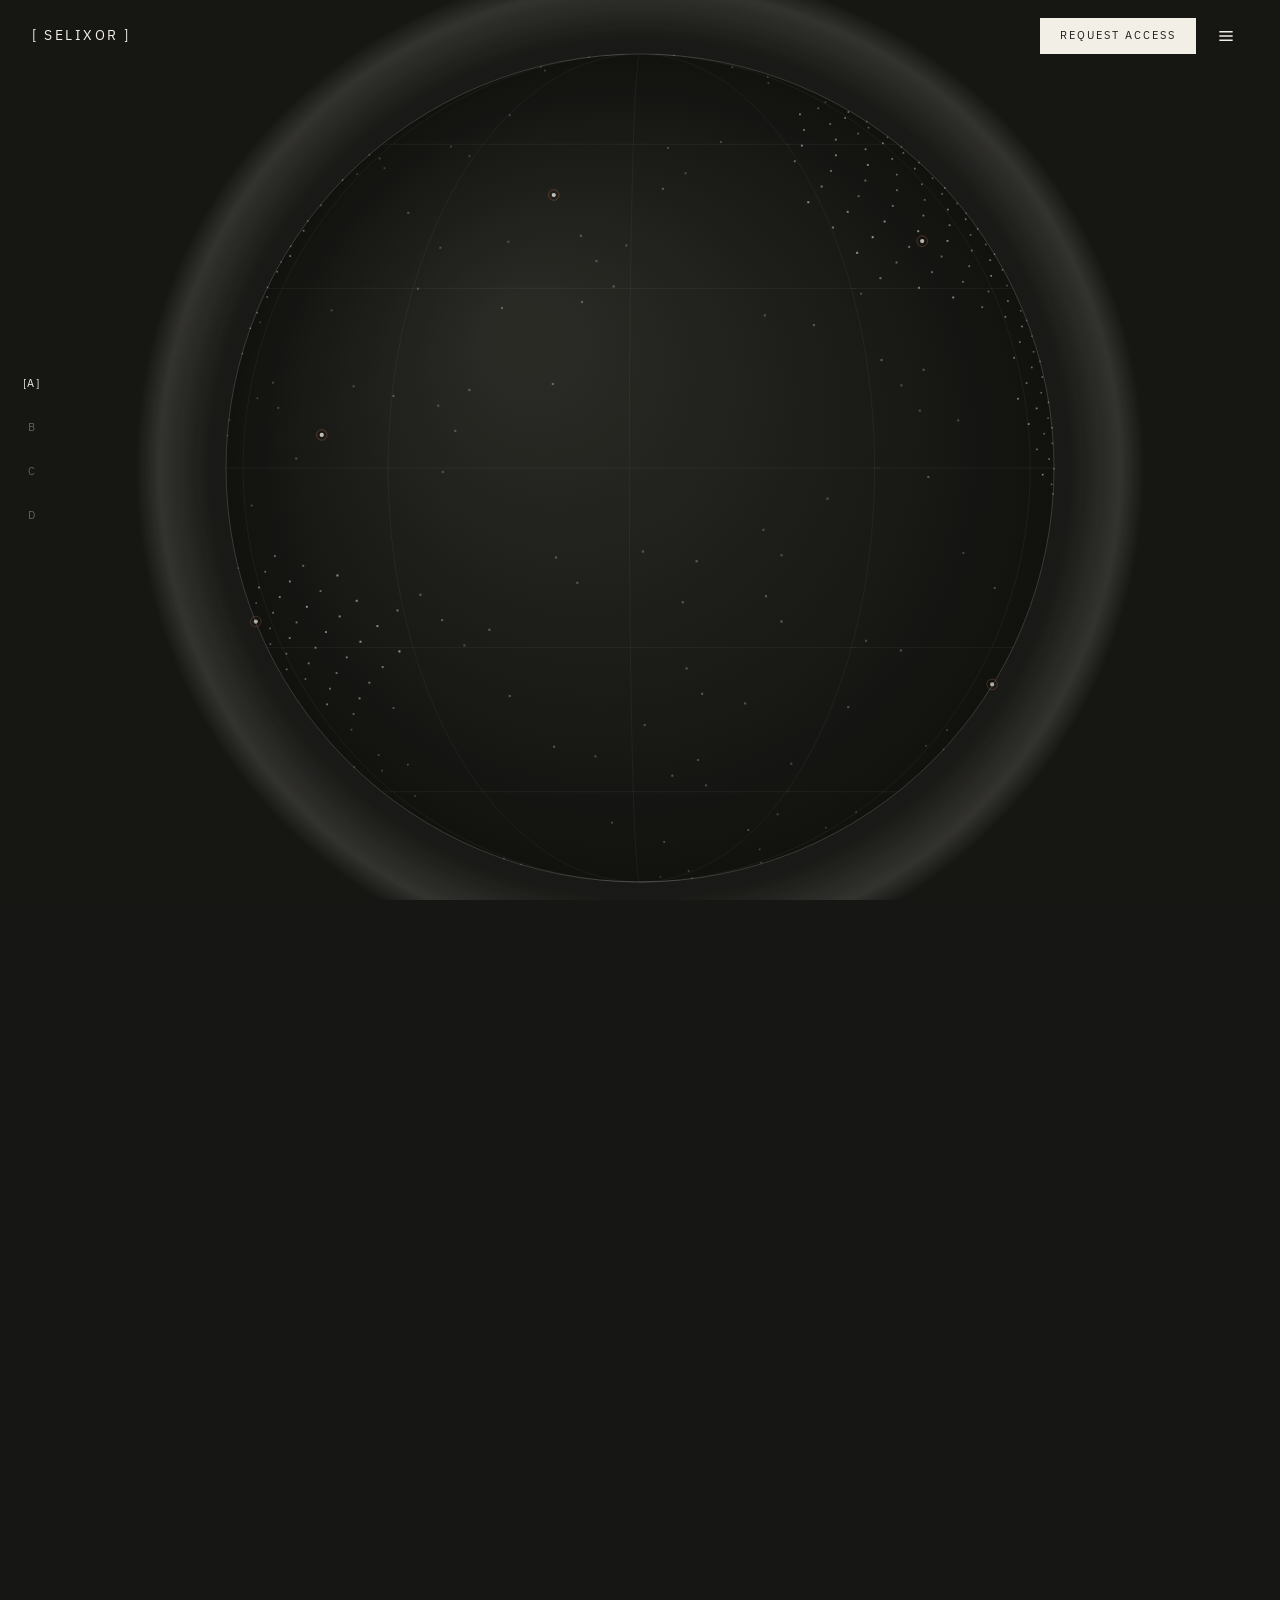
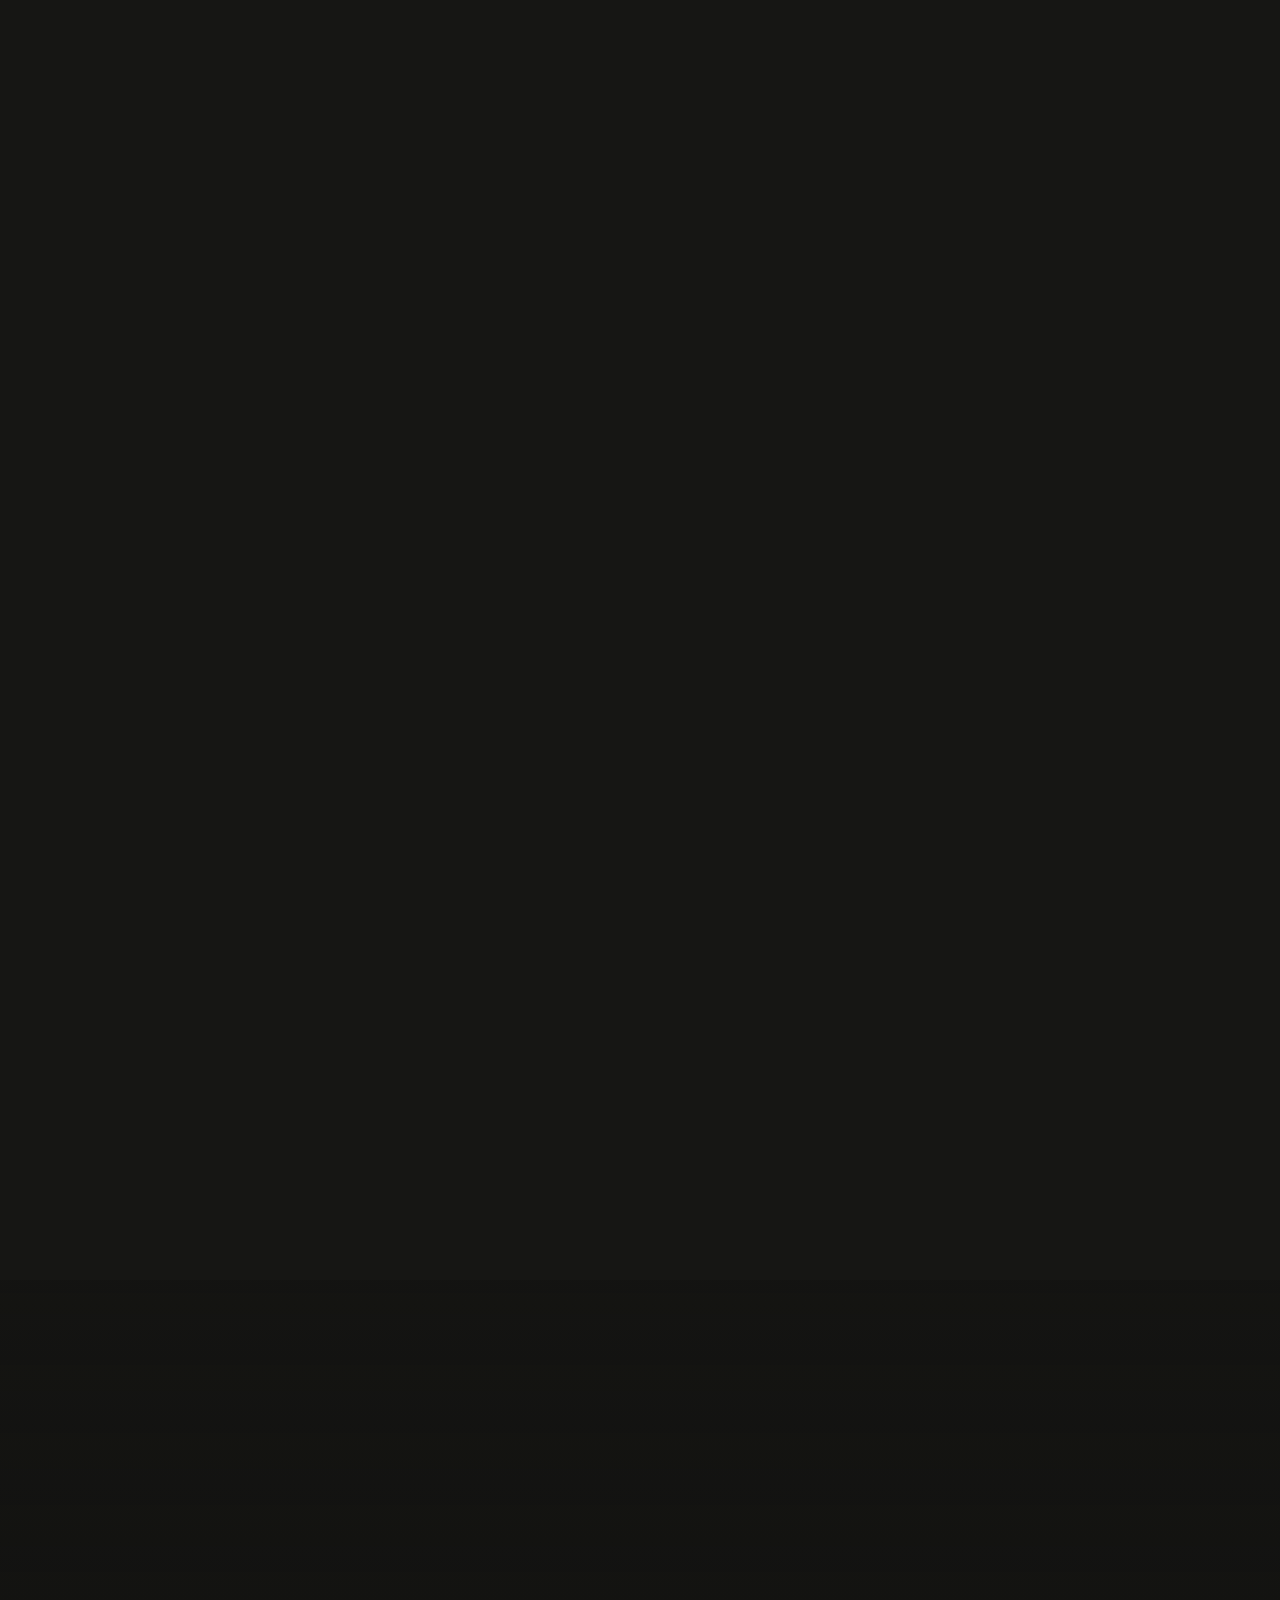
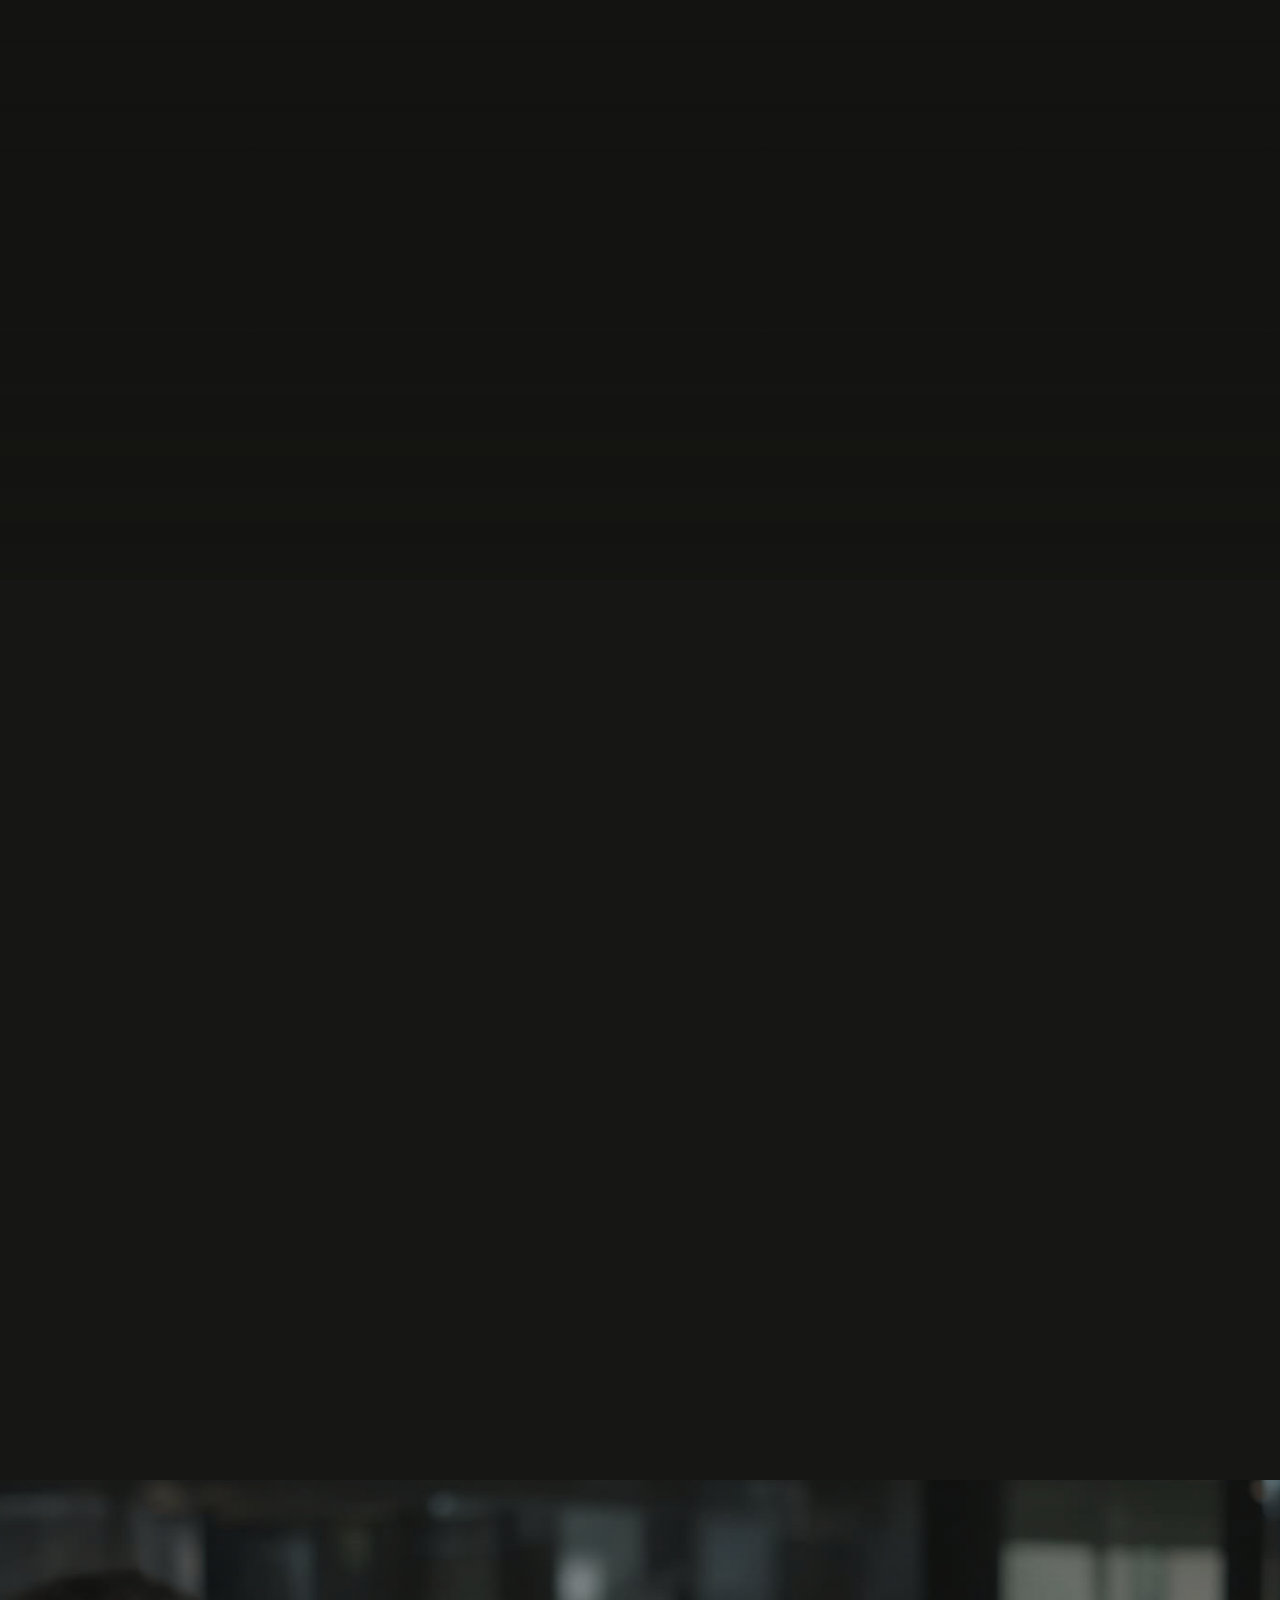
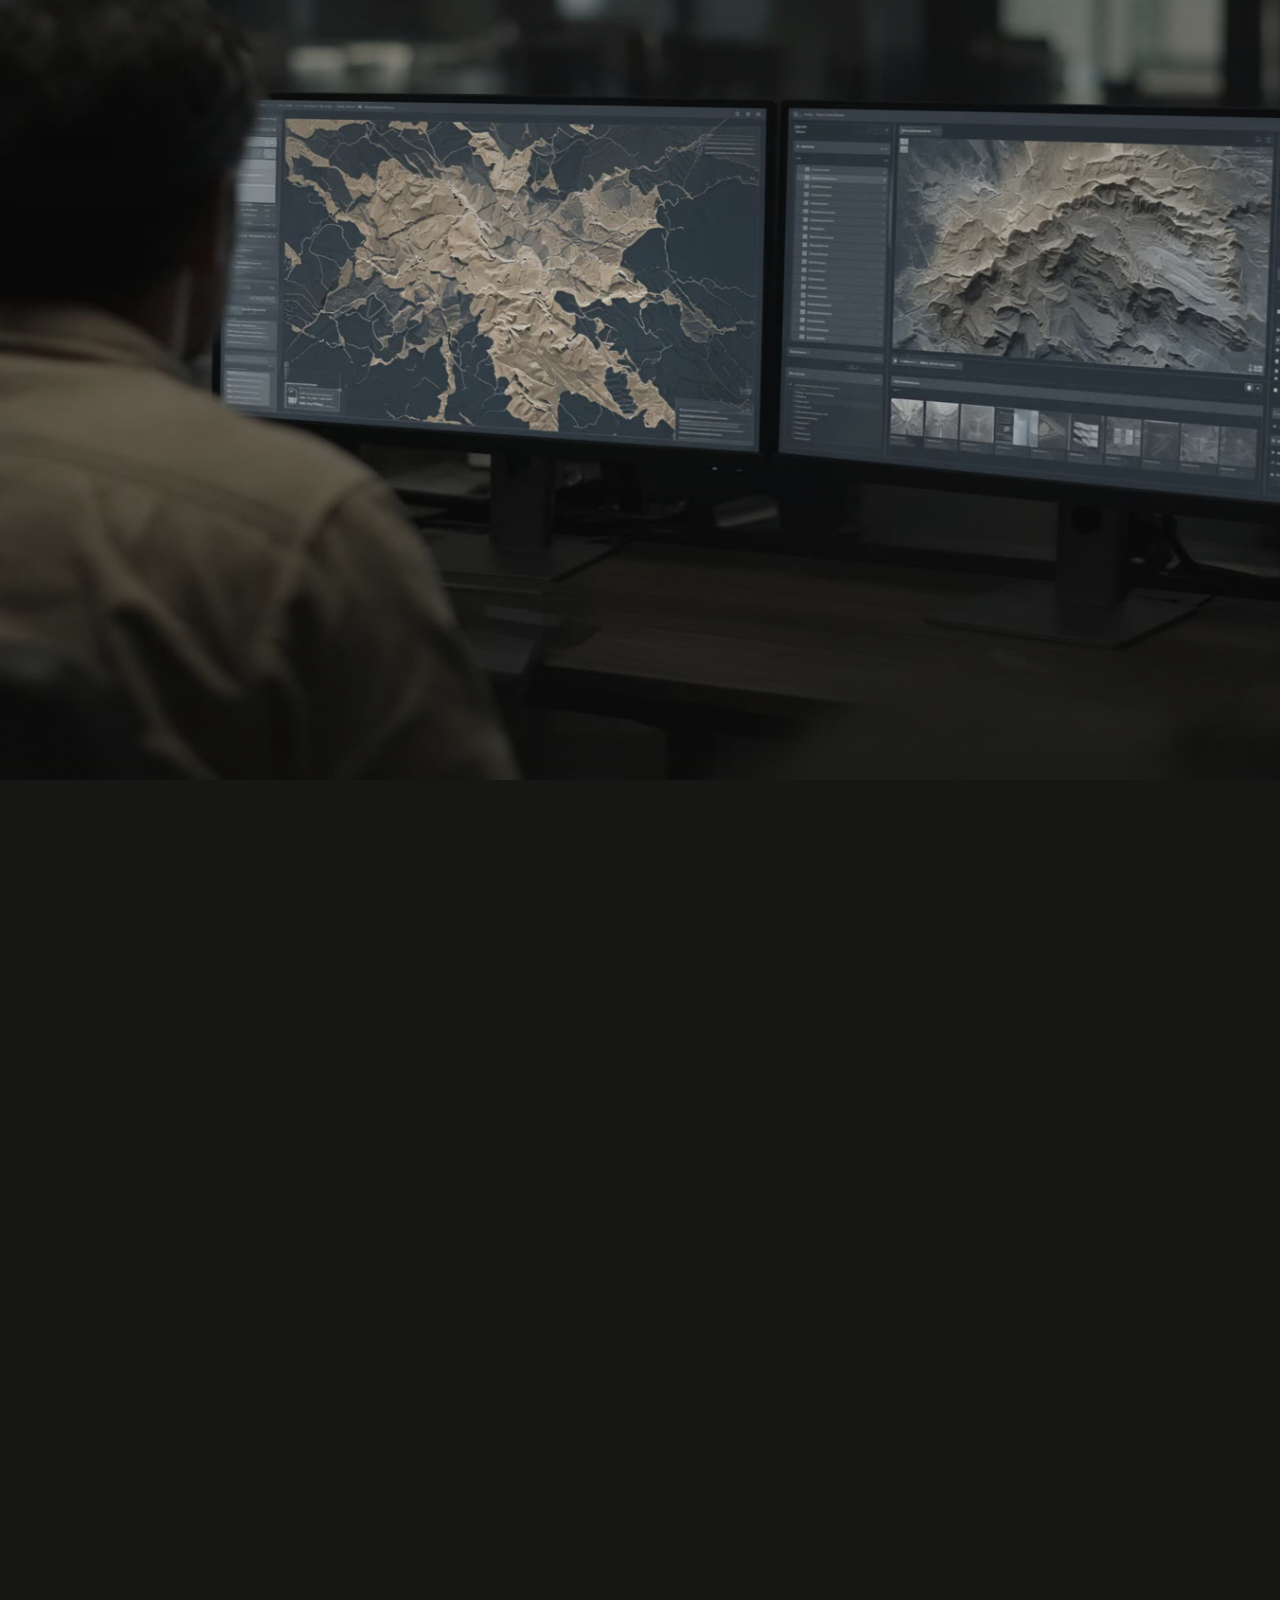
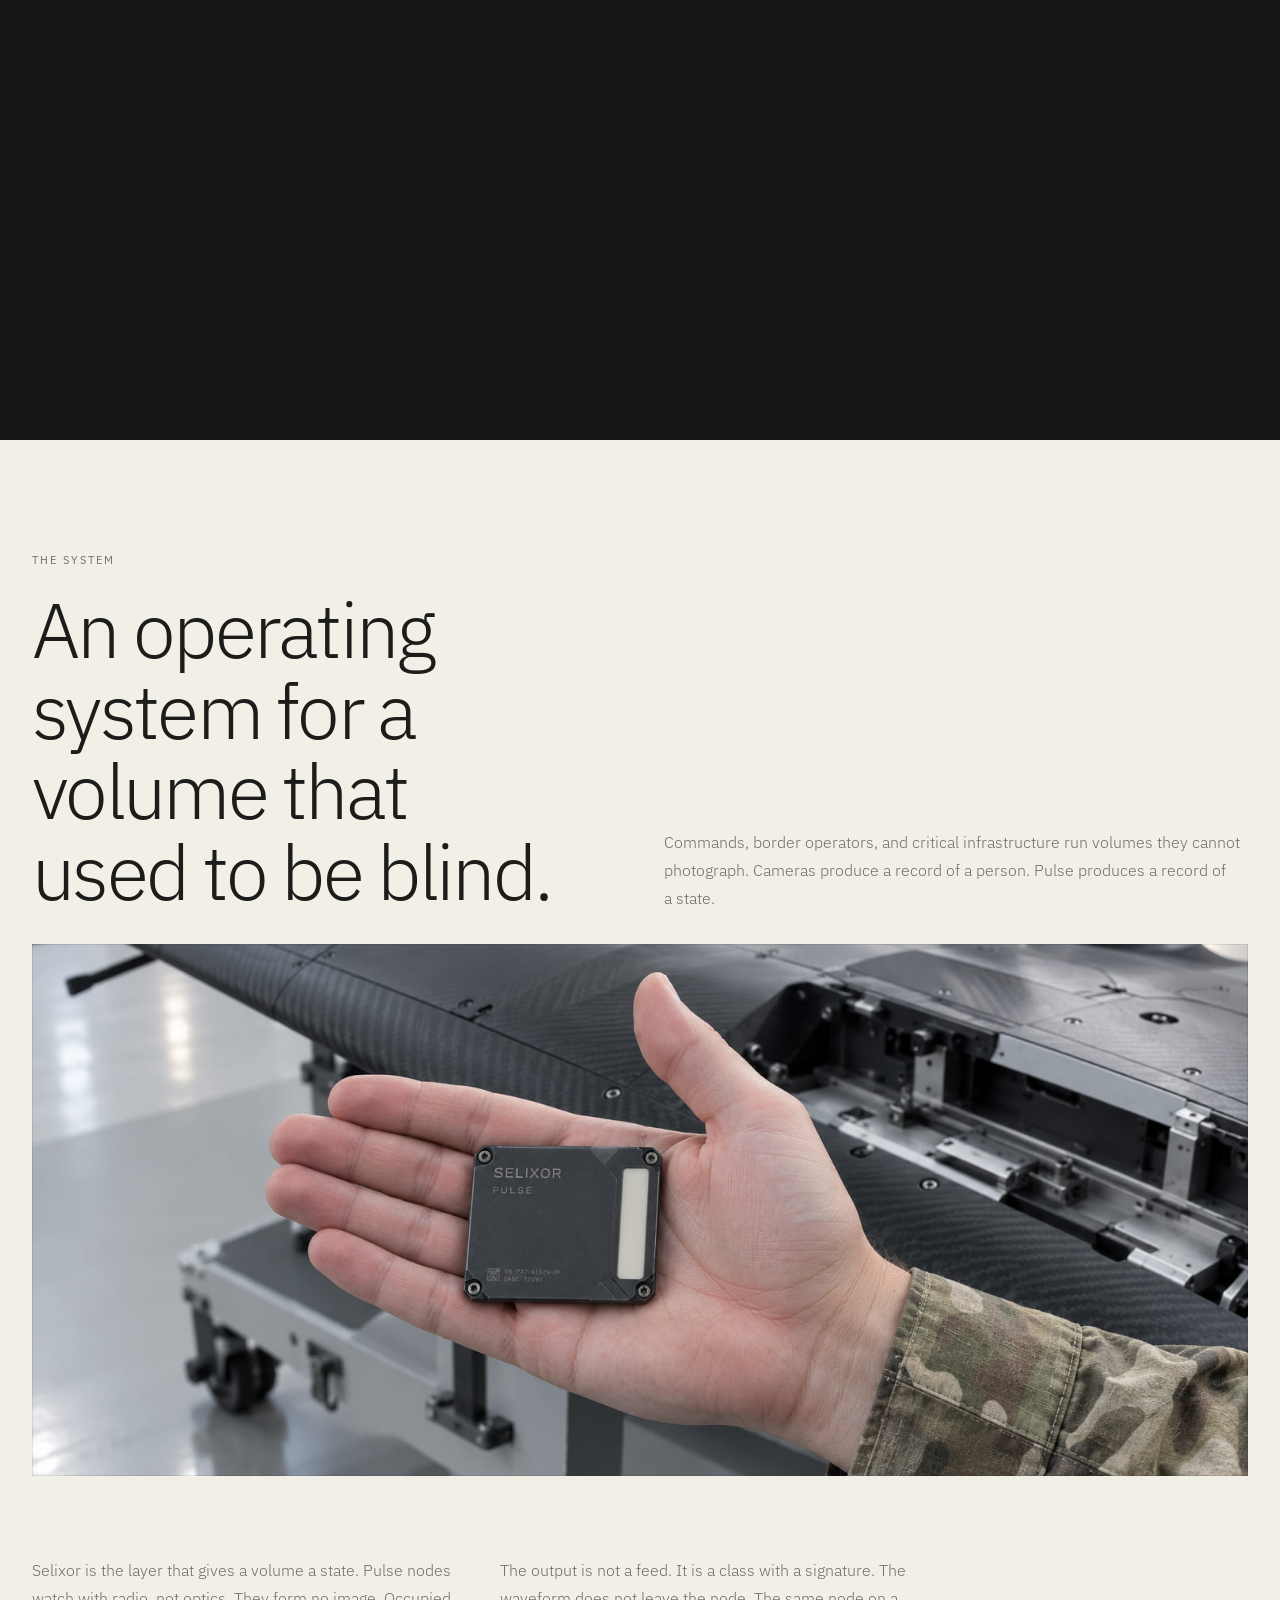
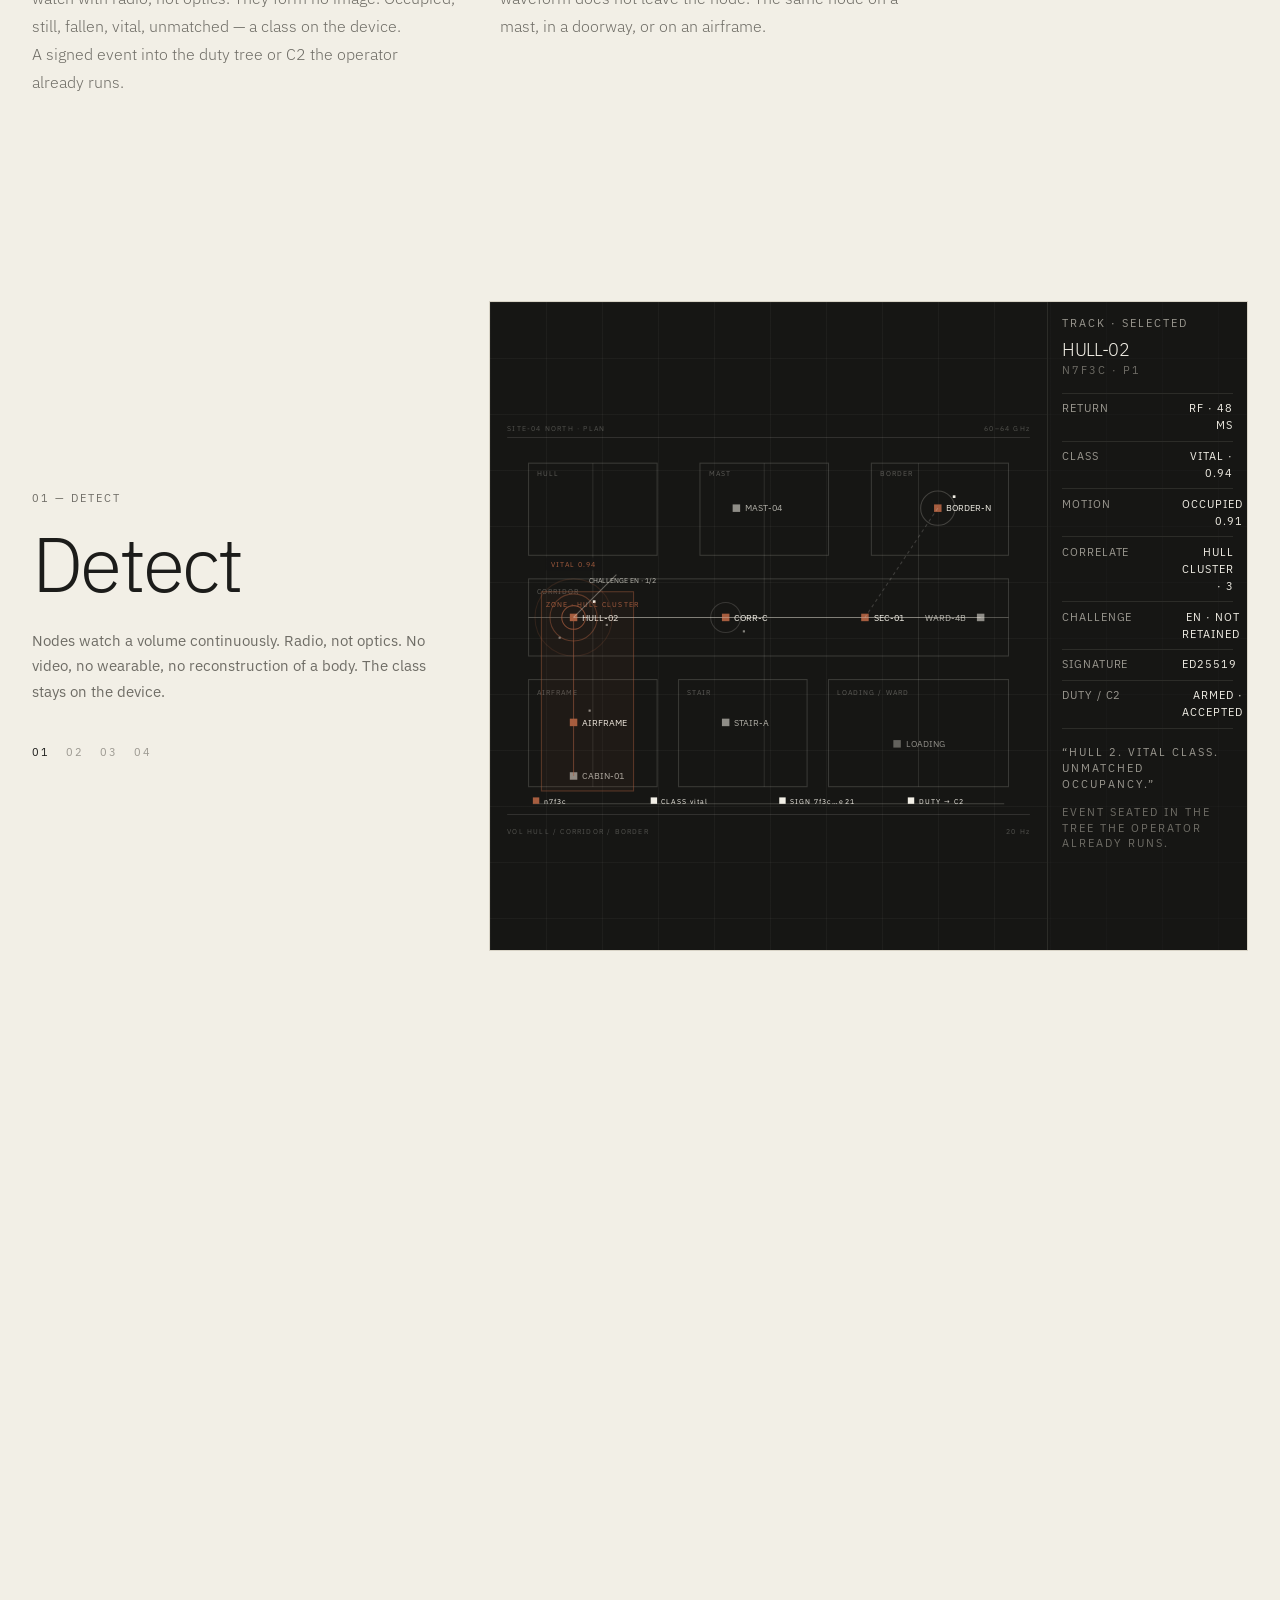
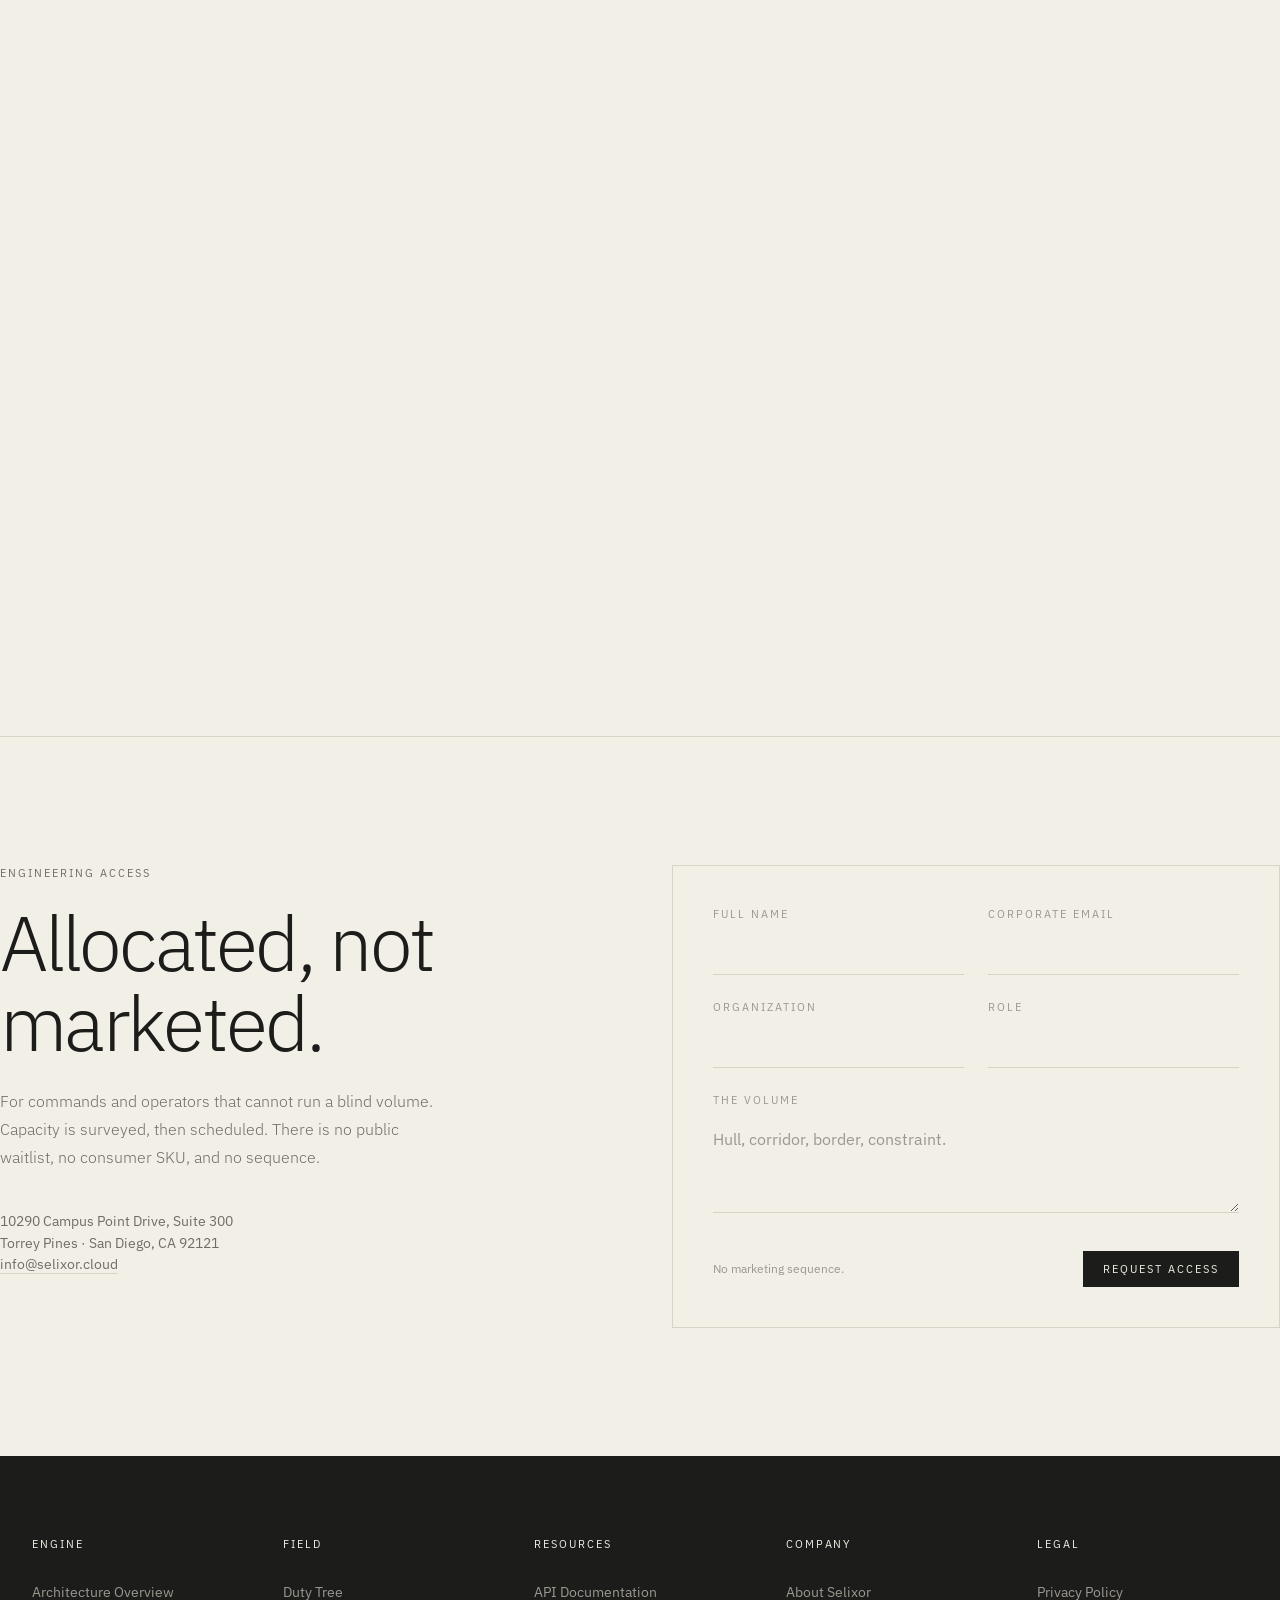
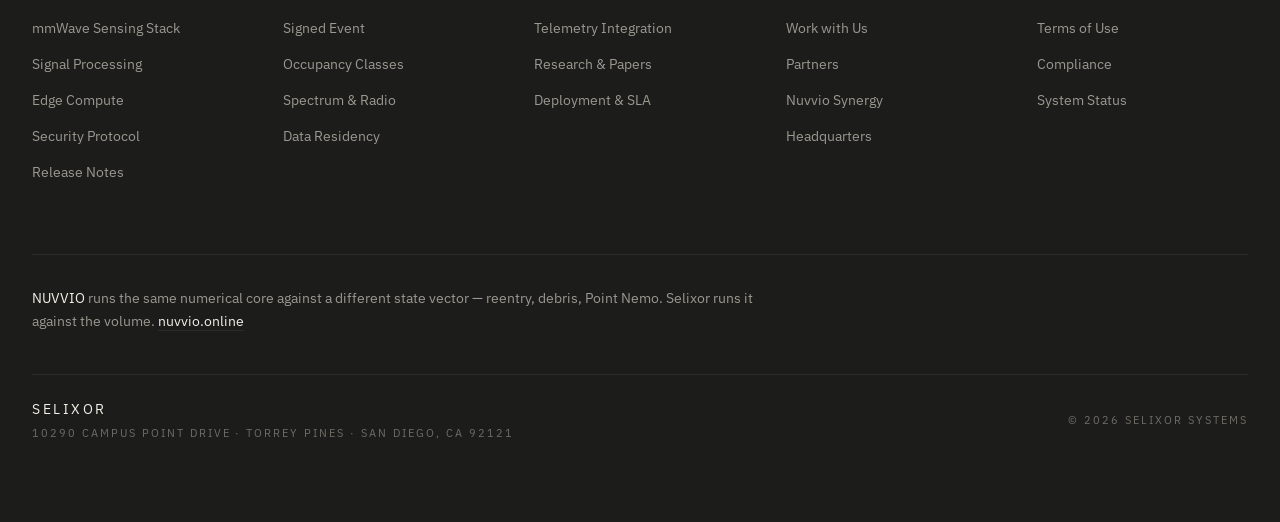
==== commit 40178dba: "Add files via upload" ====
--- a/index.html
+++ b/index.html
@@ -948,20 +948,6 @@
   #field video.full-img {
     object-fit: contain !important;
     object-position: center center !important;
-  }
-}
-
-/* Phone: grow the frame down to the copy line. Full picture, no stretch. */
-@media (max-width: 639px) {
-  #field video.full-img {
-    aspect-ratio: unset !important;
-    height: 32svh !important;
-    min-height: 15.5rem !important;
-    object-fit: cover !important;
-    object-position: center center !important;
-  }
-  #field .type-block {
-    padding-top: 1.1rem;
   }
 }
 
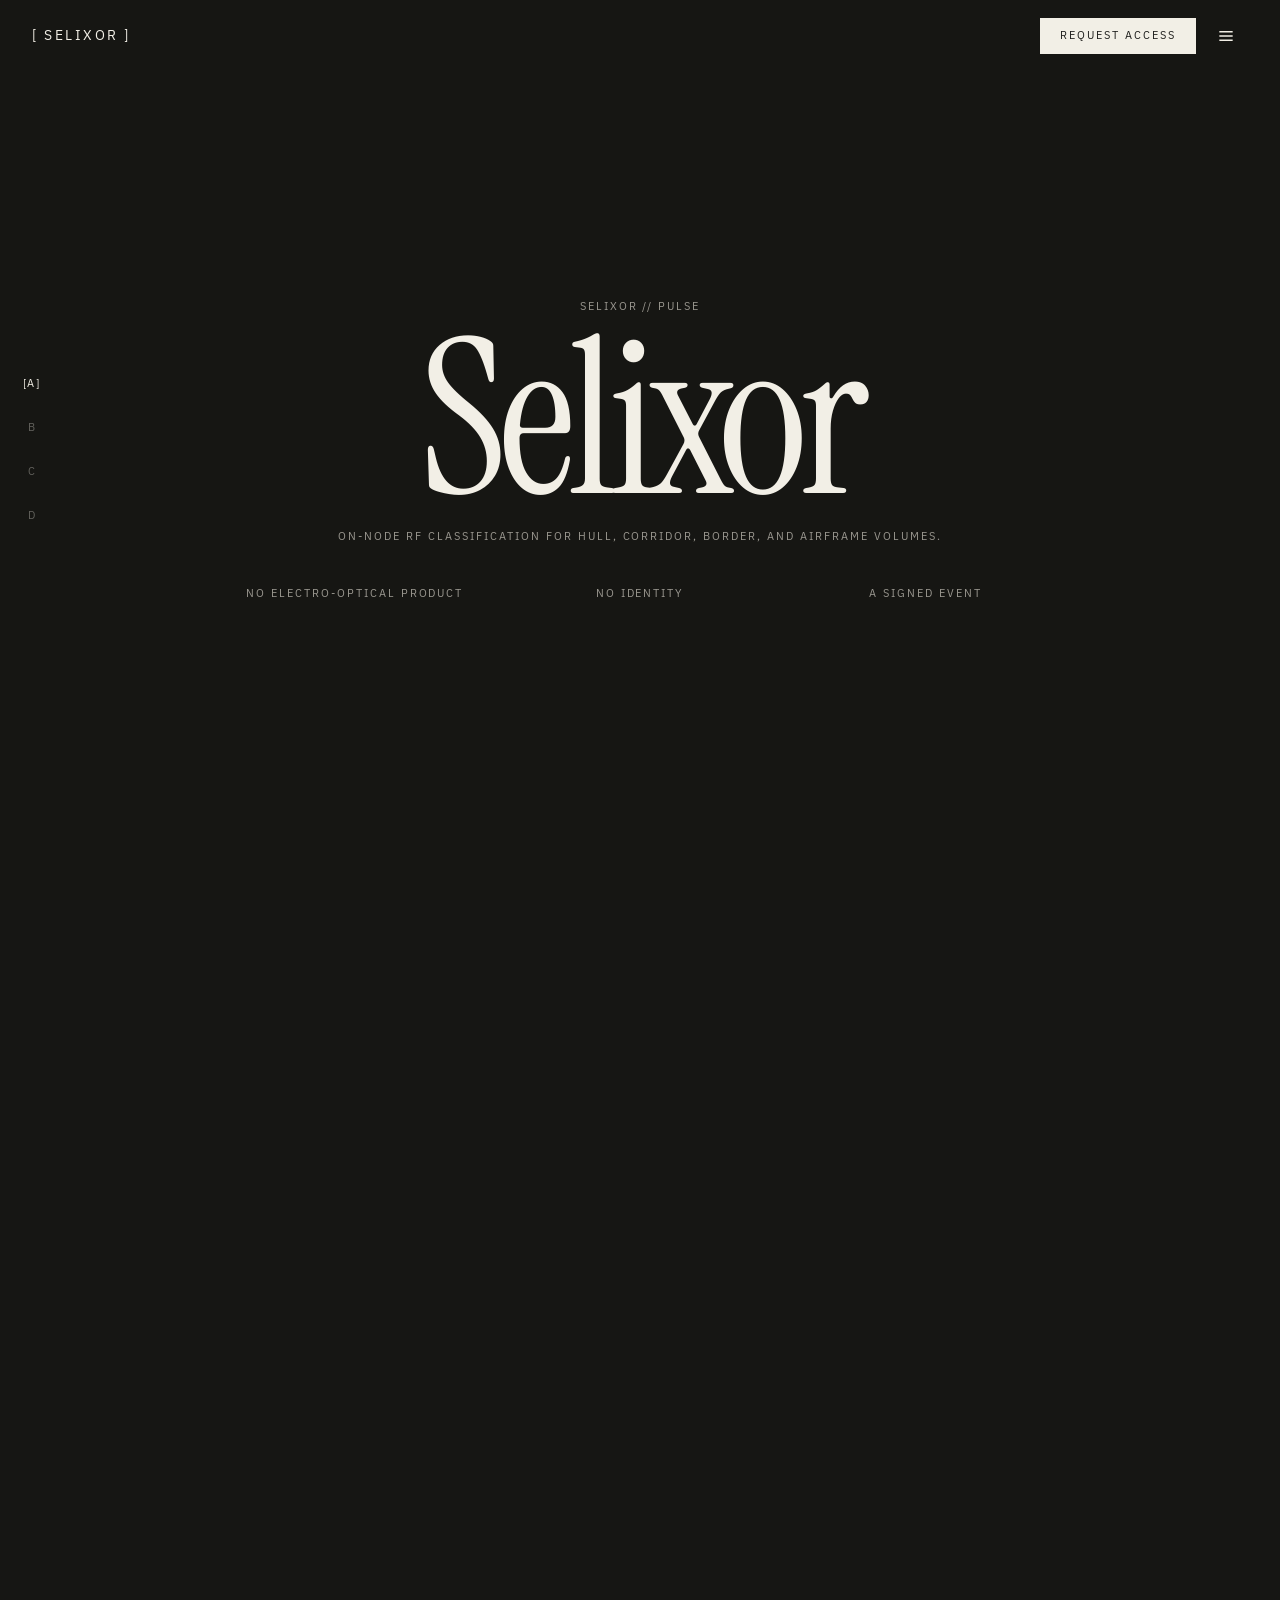
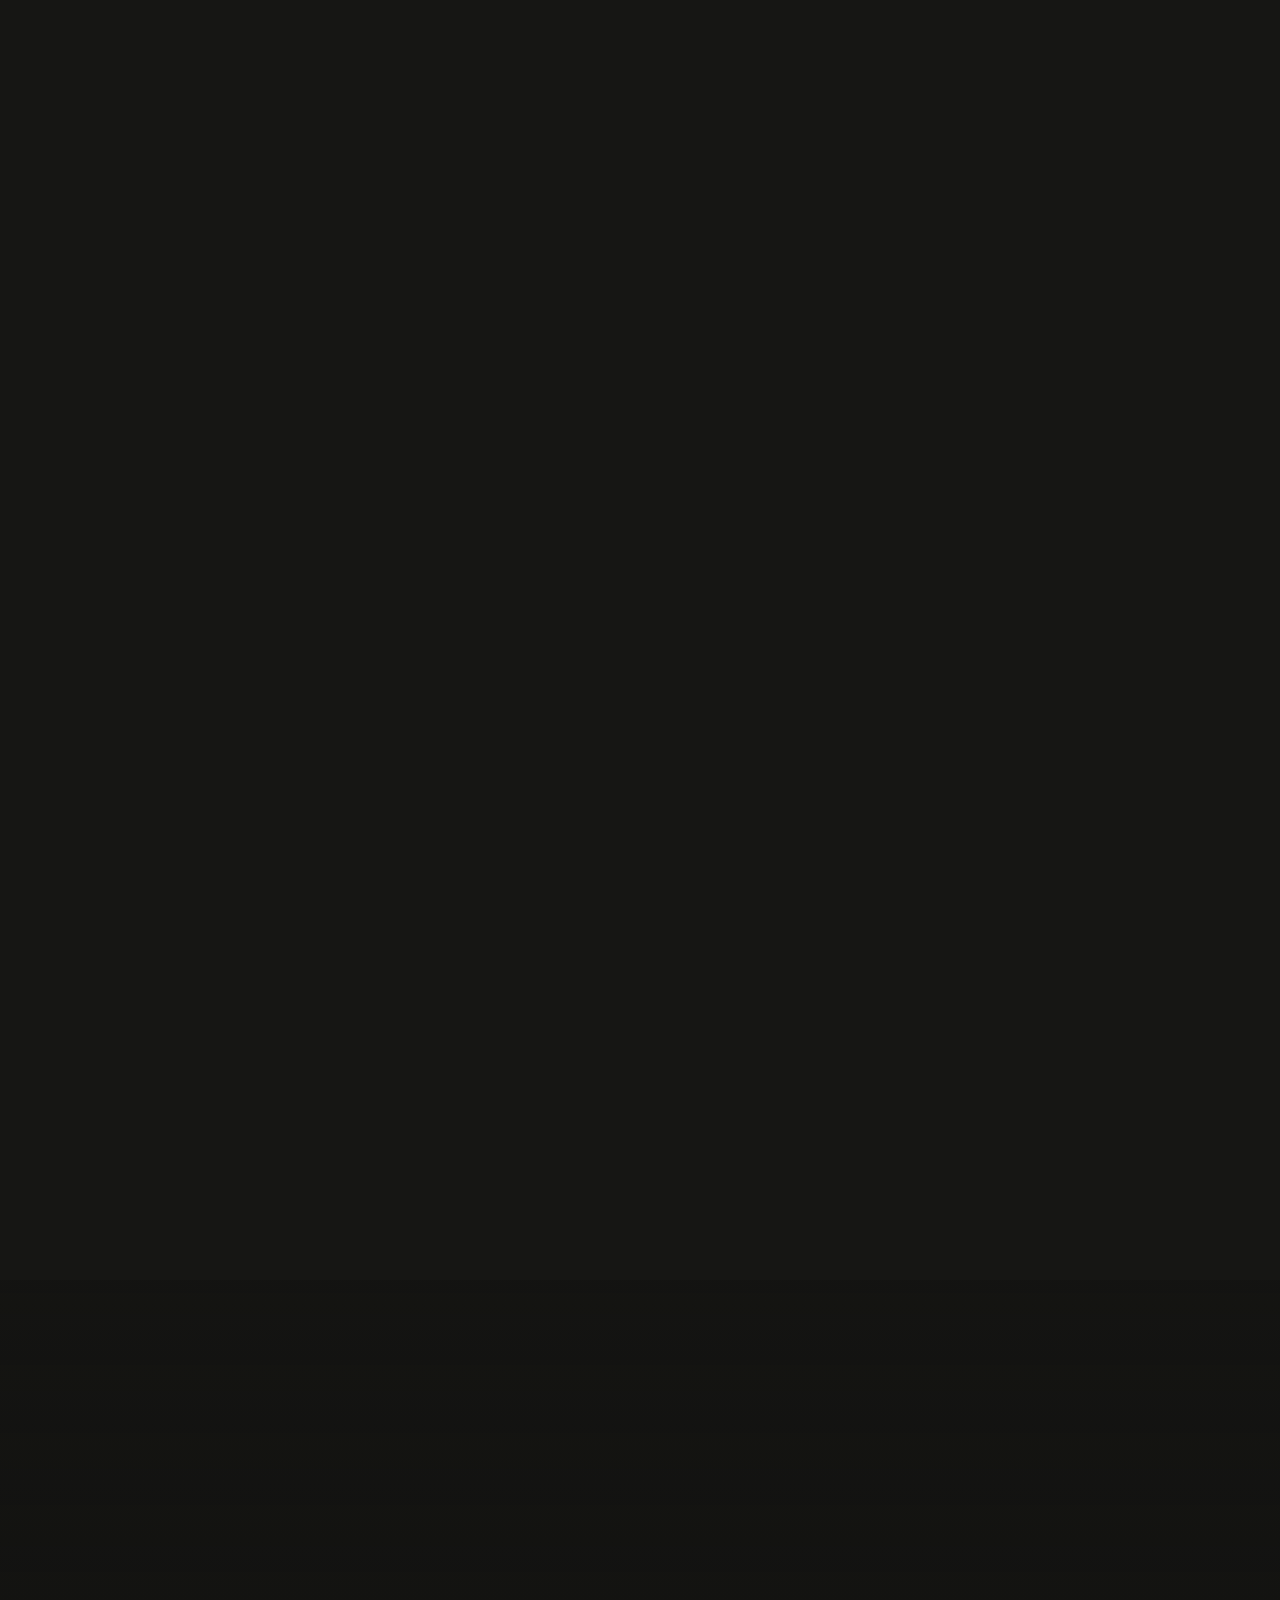
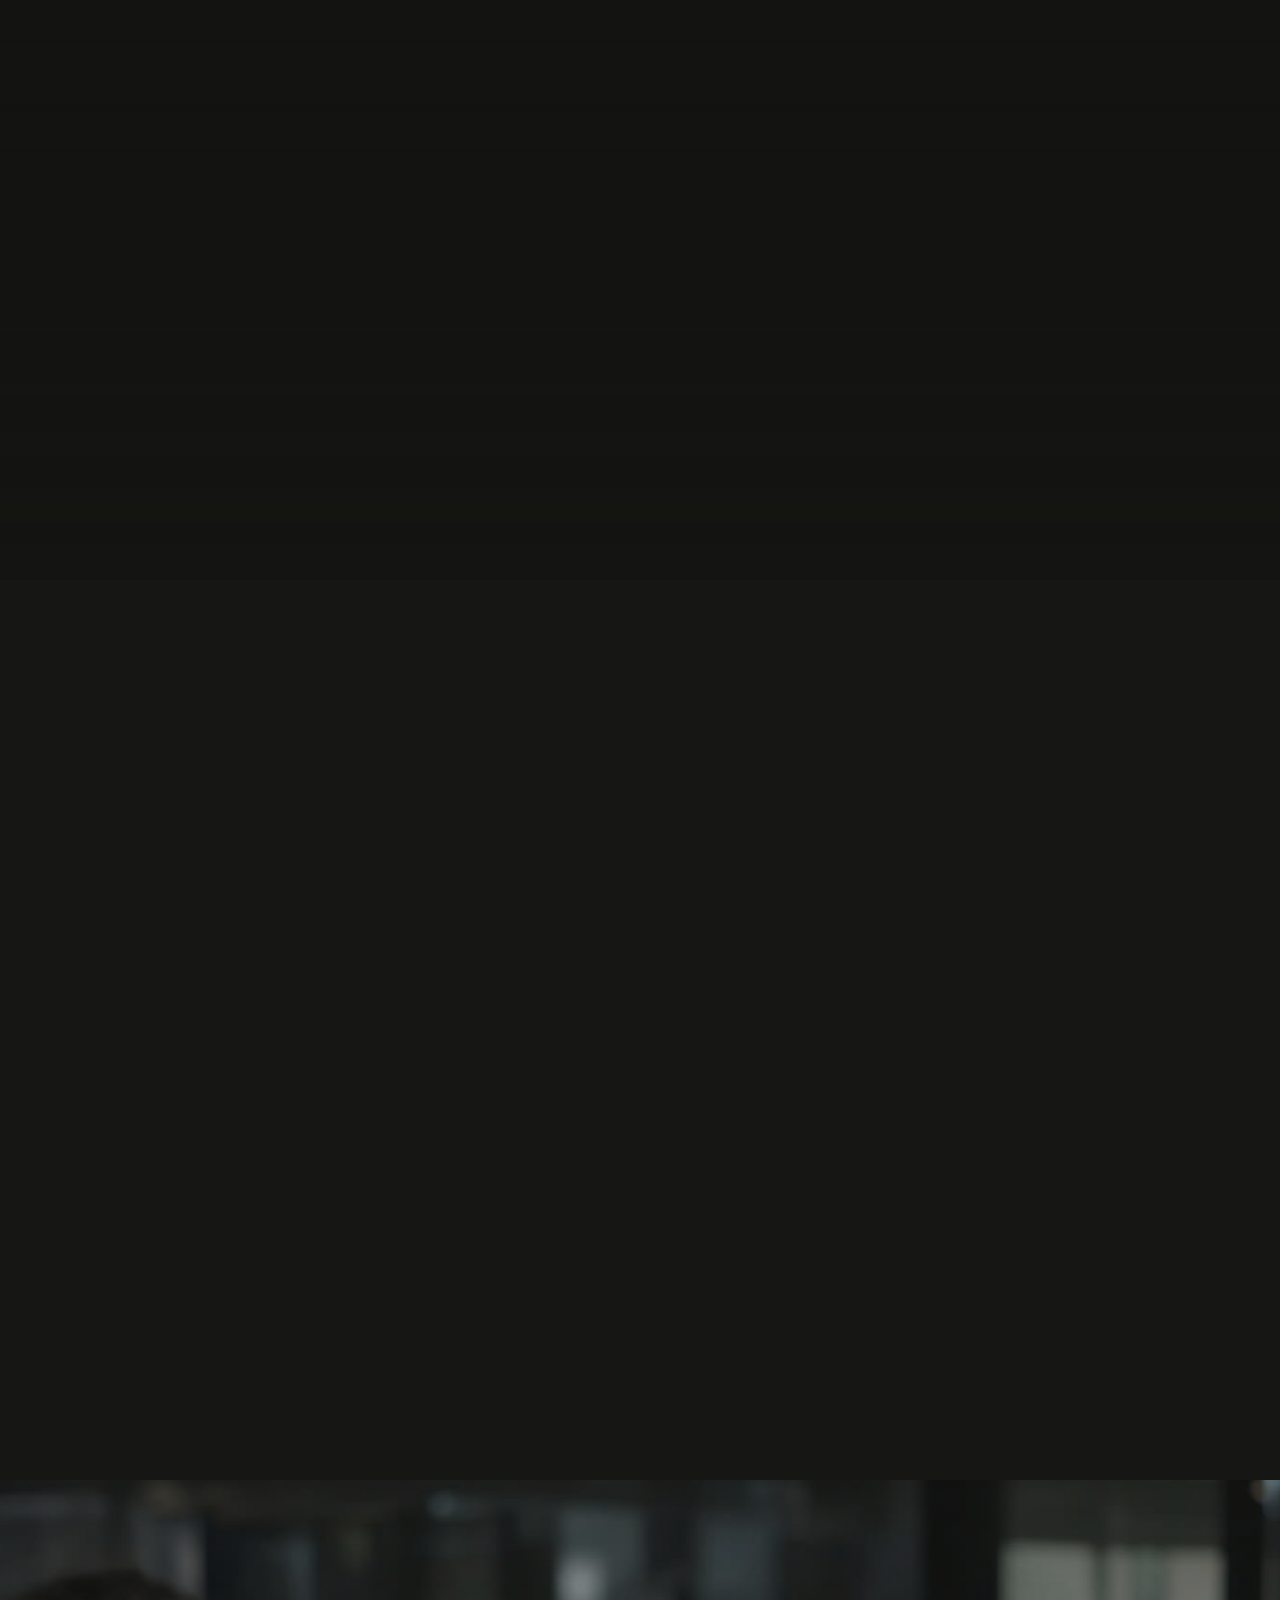
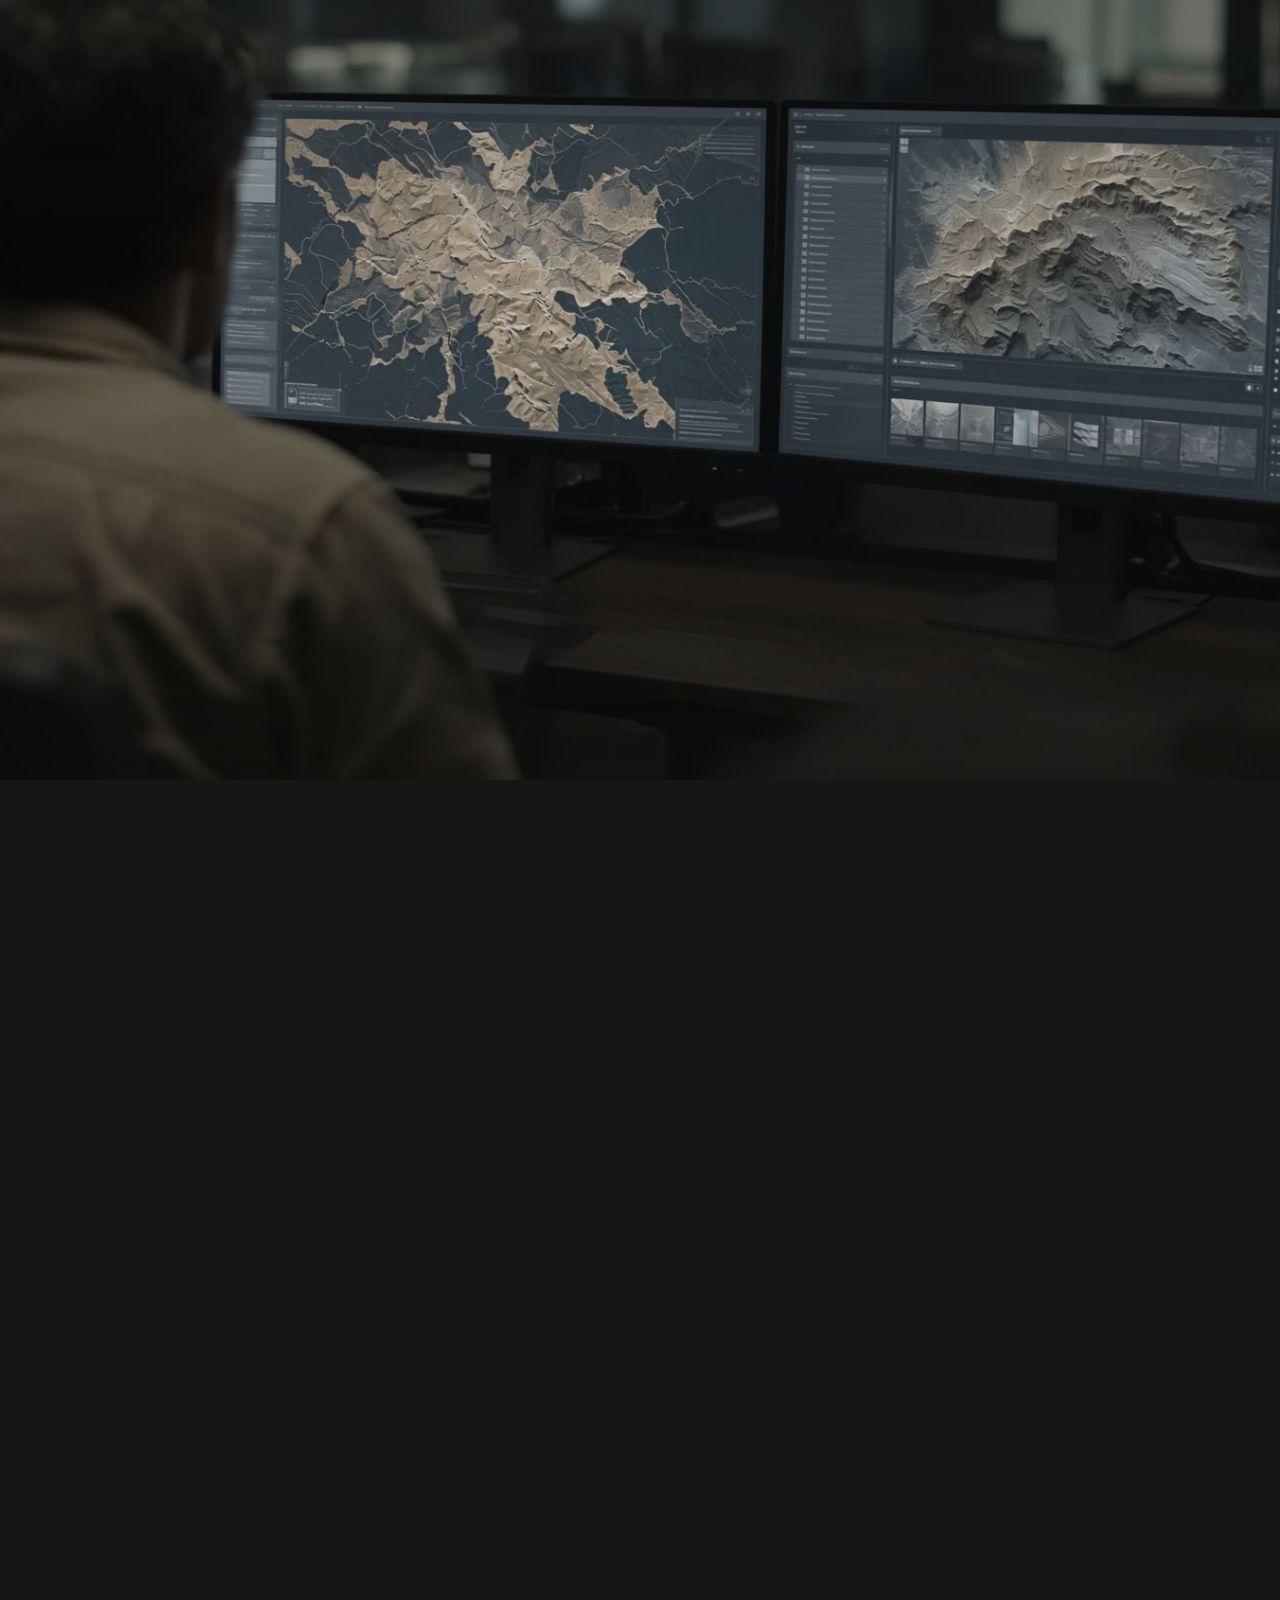
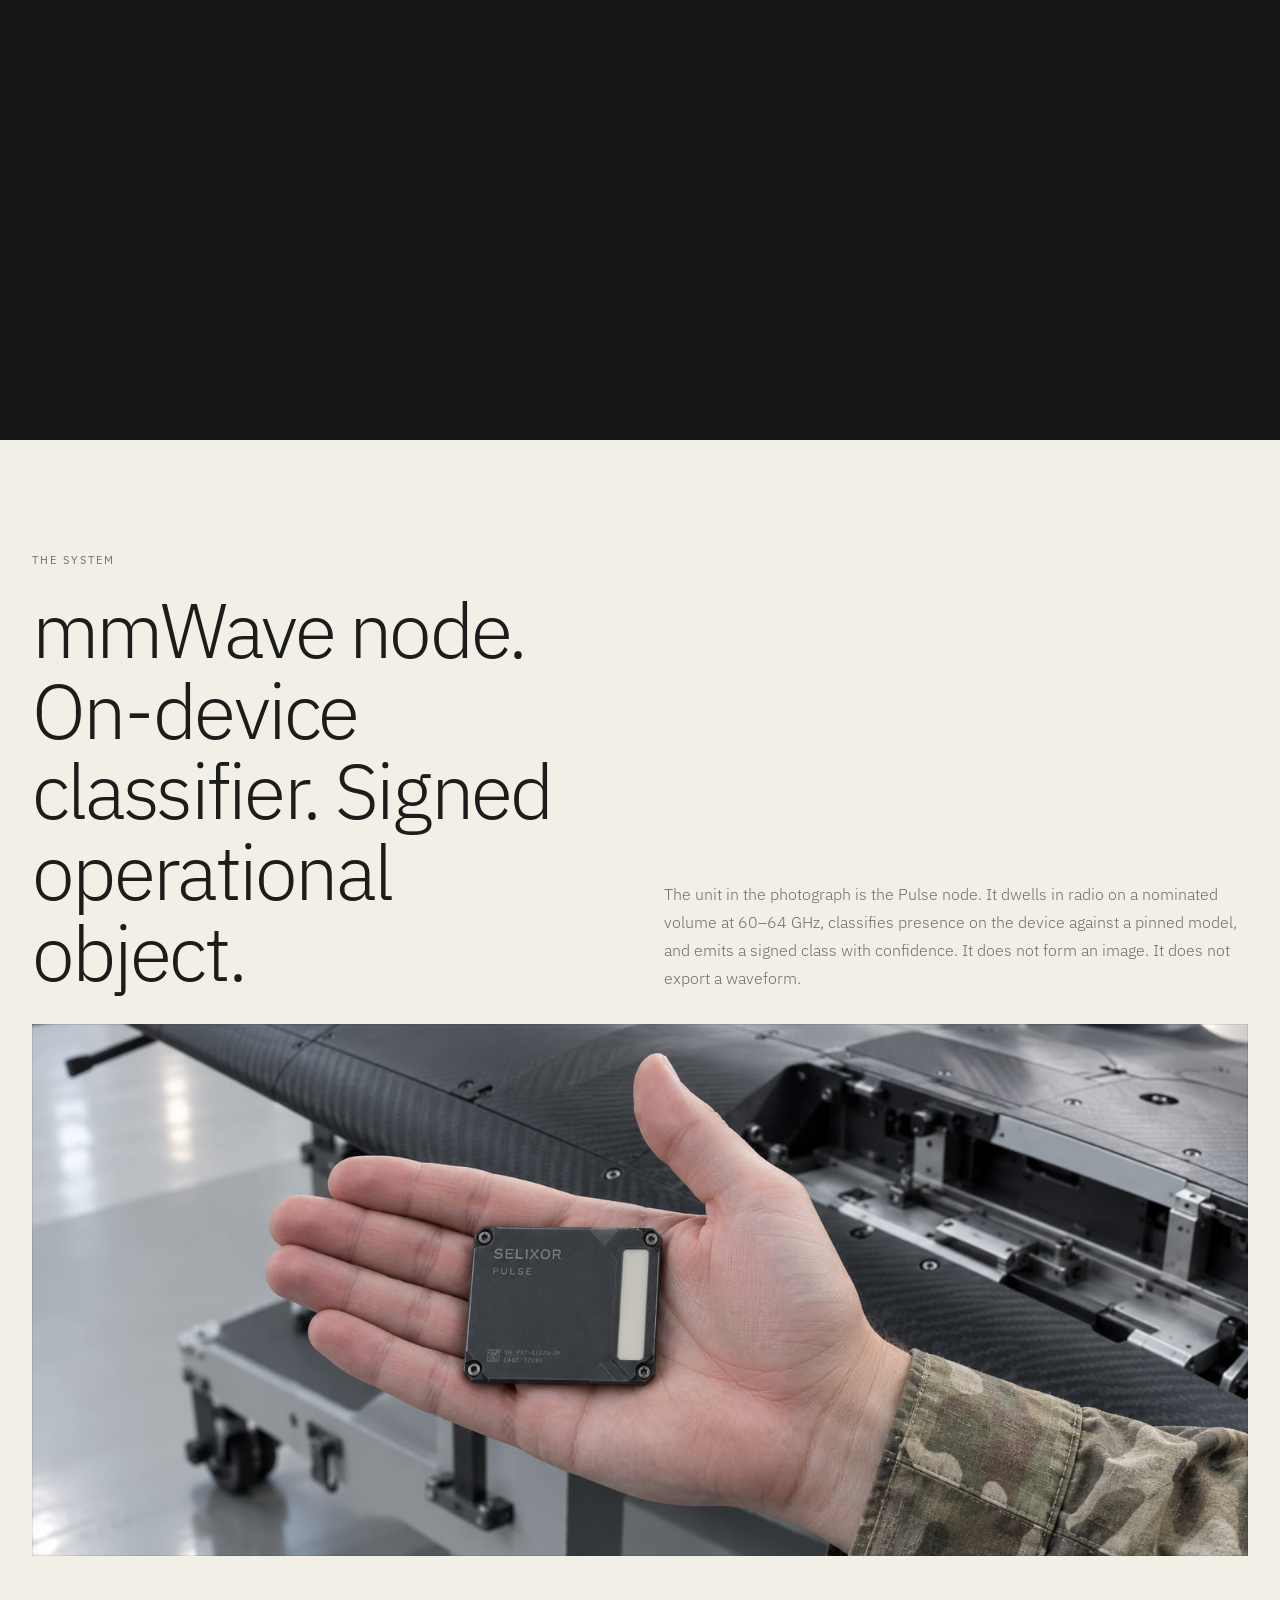
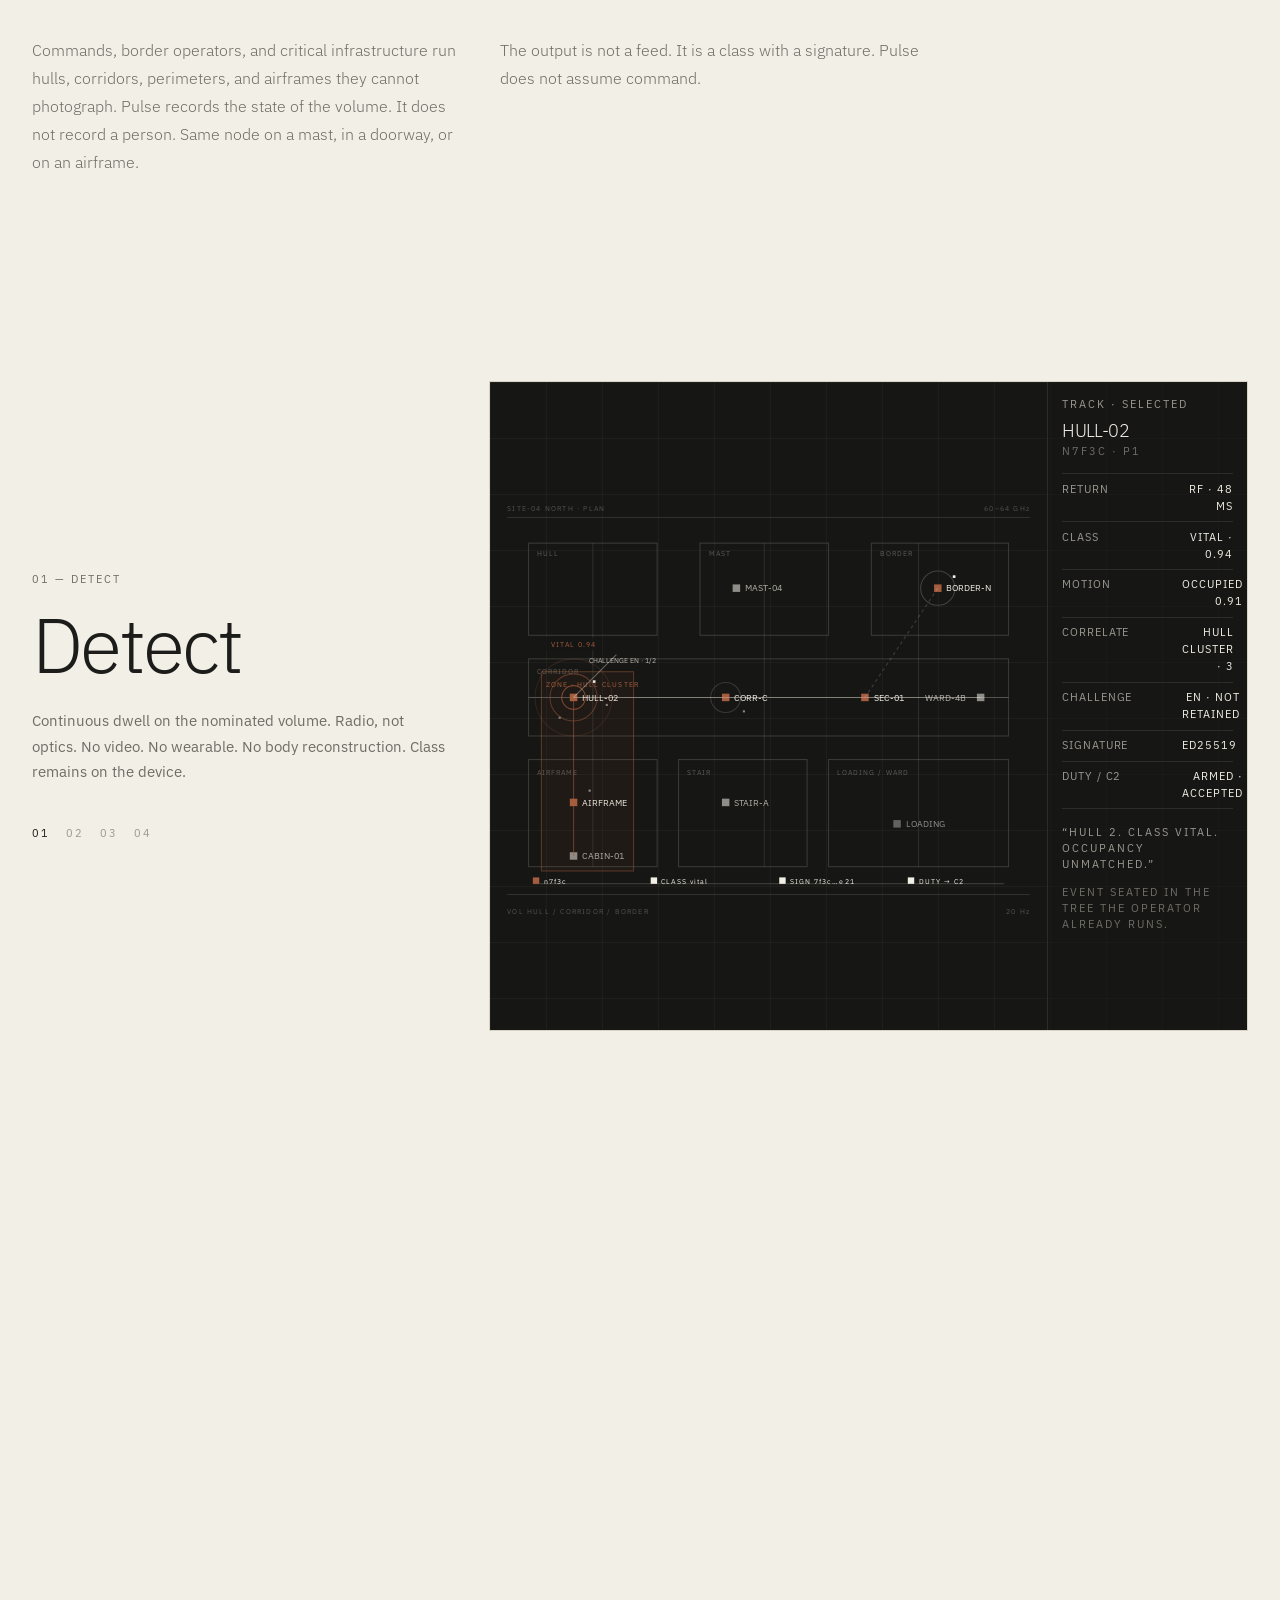
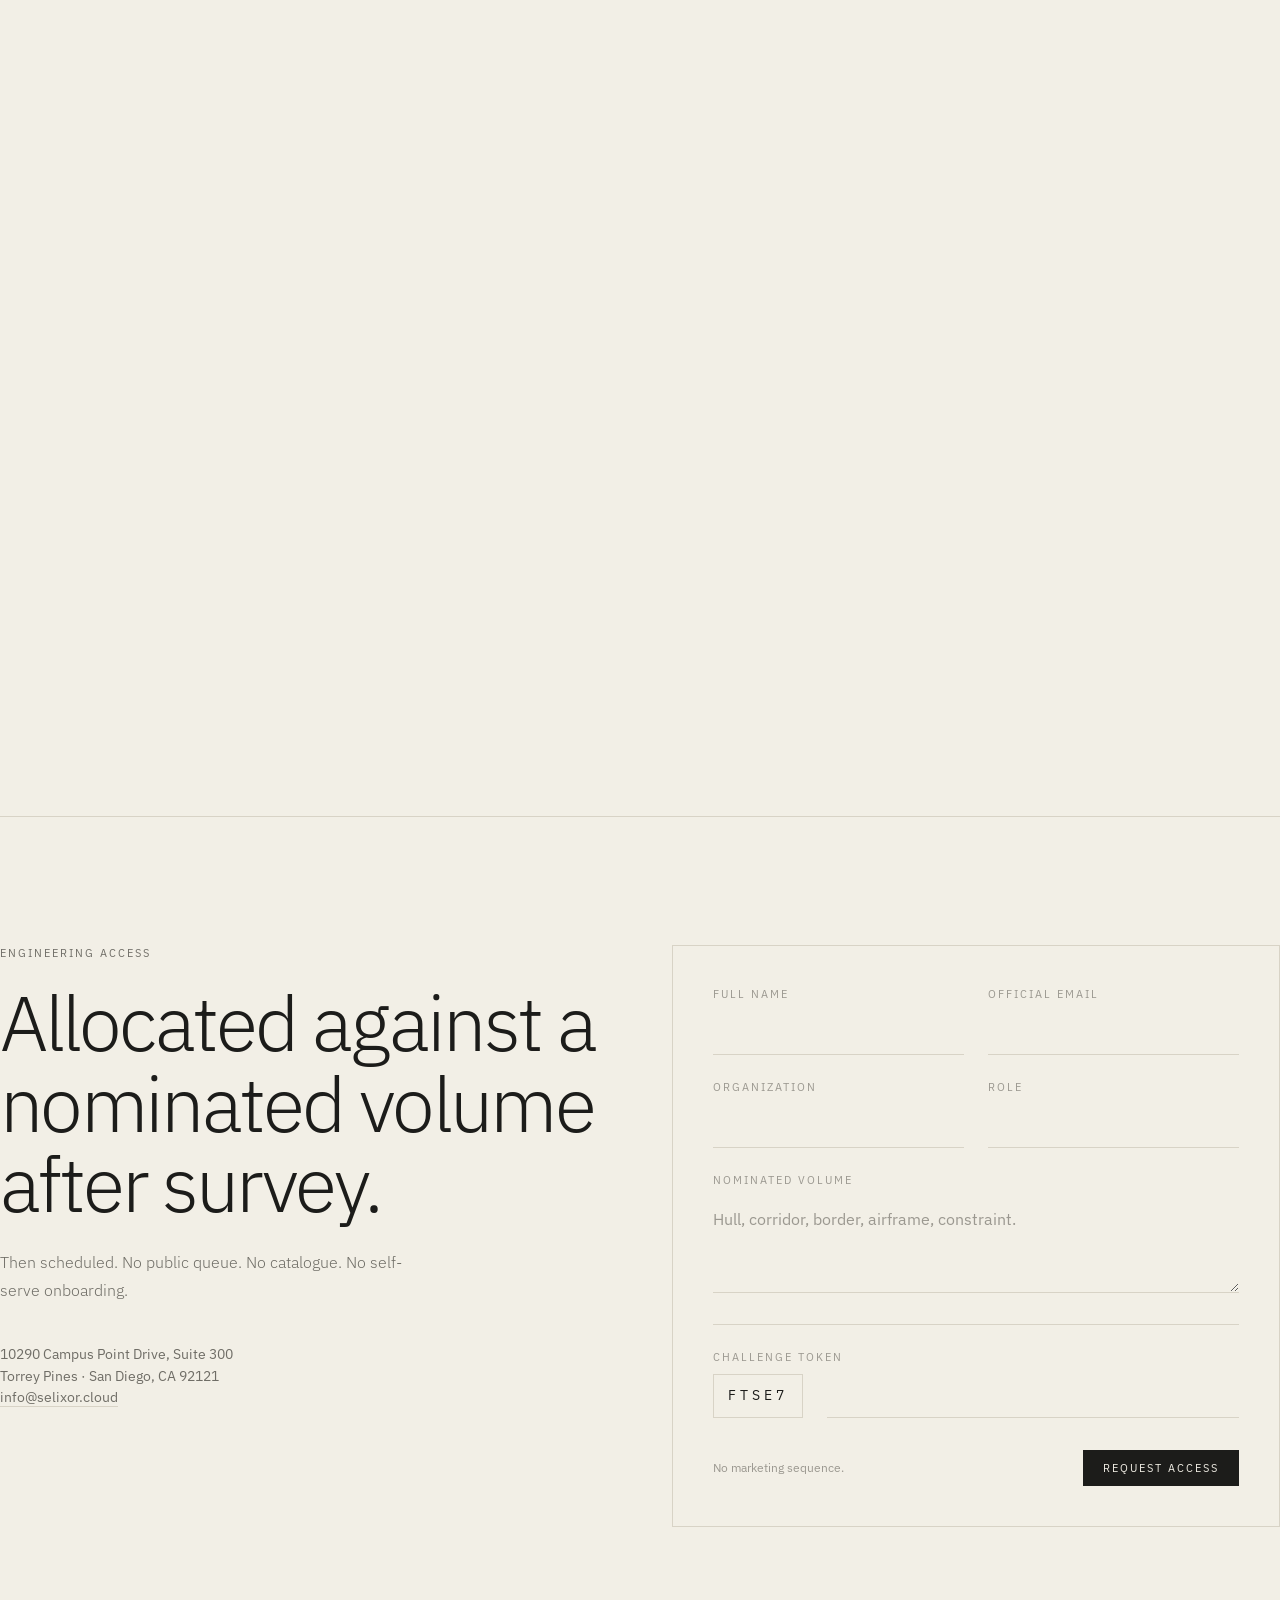
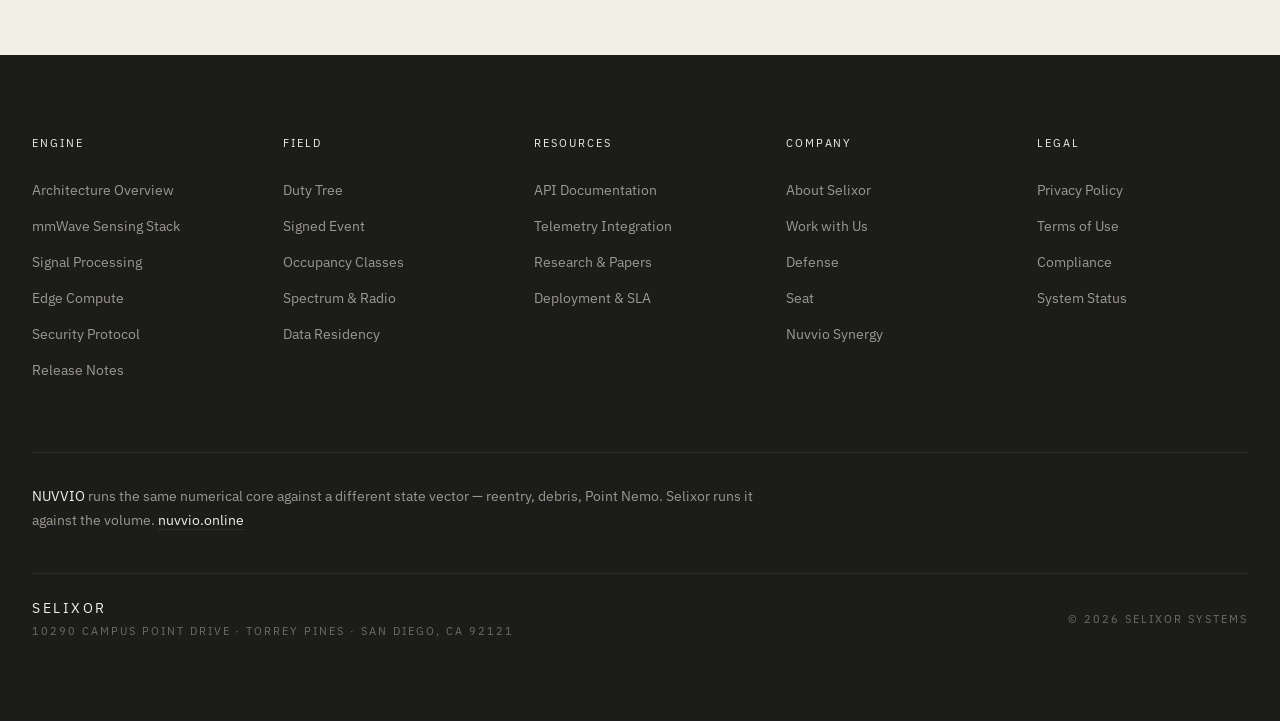
==== commit 779e9776: "Add files via upload" ====
--- a/index.html
+++ b/index.html
@@ -951,6 +951,45 @@
   }
 }
 
+.about-block { margin-top: 4.5rem; }
+.about-block .origin { margin-top: 0.5rem; }
+
+.hp {
+  position: absolute;
+  left: -9999px;
+  width: 1px;
+  height: 1px;
+  opacity: 0;
+  pointer-events: none;
+}
+.captcha {
+  margin-top: 1.5rem;
+  padding-top: 1.5rem;
+  border-top: 1px solid var(--line);
+}
+.captcha-row {
+  display: grid;
+  grid-template-columns: 1fr;
+  gap: 1rem;
+  align-items: end;
+}
+@media (min-width: 640px) {
+  .captcha-row { grid-template-columns: auto minmax(0, 1fr); gap: 1.5rem; }
+}
+.captcha-code {
+  display: inline-flex;
+  align-items: center;
+  min-height: 2.75rem;
+  padding: 0 0.9rem;
+  border: 1px solid var(--line);
+  font-size: 0.875rem;
+  letter-spacing: 0.28em;
+  text-transform: uppercase;
+  color: var(--ink);
+  user-select: none;
+}
+
+
 </style>
 </head>
 <body>
@@ -997,17 +1036,18 @@
 
     <div class="overlay center" id="ov-name">
       <p class="kicker fog">Selixor // Pulse</p>
-      <h1 class="wordmark paper" style="margin-top:1rem;max-width:100vw;overflow:hidden;padding:0 .5rem;text-align:center">Selixor<span class="sr-only"> Systems — Pulse. Non-optical presence class for hull, corridor, border, and C2 volumes</span></h1>
+      <h1 class="wordmark paper" style="margin-top:1rem;max-width:100vw;overflow:hidden;padding:0 .5rem;text-align:center">Selixor<span class="sr-only"> Systems — Pulse. On-node RF classification for hull, corridor, border, and airframe volumes</span></h1>
+      <p class="kicker fog" style="margin-top:1.25rem;max-width:40rem;text-align:center;line-height:1.55">On-node RF classification for hull, corridor, border, and airframe volumes.</p>
       <div class="enter-grid">
-        <p class="kicker fog">No image</p>
-        <p class="kicker fog">A class</p>
+        <p class="kicker fog">No electro-optical product</p>
+        <p class="kicker fog">No identity</p>
         <p class="kicker fog">A signed event</p>
       </div>
     </div>
 
     <div class="overlay center" id="ov-statement" style="padding:0 1.5rem">
-      <h2 class="statement paper" style="max-width:64rem;text-align:center">Your software is the sensing system</h2>
-      <p class="fog" style="margin-top:2rem;text-align:center;font-size:.875rem;font-weight:300">A class, decided on the node.<br>No photograph.</p>
+      <h2 class="statement paper" style="max-width:64rem;text-align:center">Classified on the node</h2>
+      <p class="fog" style="margin-top:2rem;text-align:center;font-size:.875rem;font-weight:300">The waveform does not leave the sensor.<br>No electro-optical reconstruction.</p>
     </div>
 
     <div class="overlay" id="ov-theater">
@@ -1039,7 +1079,7 @@
                 <p class="paper" style="display:flex;align-items:center;gap:.5rem;font-size:.875rem">
                   <span class="dot p1"></span>AIRFRAME
                 </p>
-                <p class="steel" style="margin-top:2px;padding-left:14px;font-size:.75rem;font-variant-numeric:tabular-nums">through-wall · e 0.88 · n2a19</p>
+                <p class="steel" style="margin-top:2px;padding-left:14px;font-size:.75rem;font-variant-numeric:tabular-nums">occupied · e 0.88 · n2a19</p>
               </div>
               <div style="flex-shrink:0;text-align:right">
                 <p class="kicker fog">P1</p>
@@ -1063,7 +1103,7 @@
                 <p class="paper" style="display:flex;align-items:center;gap:.5rem;font-size:.875rem">
                   <span class="dot p1"></span>CORR-C
                 </p>
-                <p class="steel" style="margin-top:2px;padding-left:14px;font-size:.75rem;font-variant-numeric:tabular-nums">rapid · e 0.90 · n4e21</p>
+                <p class="steel" style="margin-top:2px;padding-left:14px;font-size:.75rem;font-variant-numeric:tabular-nums">occupied · e 0.90 · n4e21</p>
               </div>
               <div style="flex-shrink:0;text-align:right">
                 <p class="kicker fog">P1</p>
@@ -1072,13 +1112,13 @@
             </li>
           </ul>
         </aside>
-        <p class="theater-kicker kicker fog">Pulse · live on the volume</p>
+        <p class="theater-kicker kicker fog">Pulse · class resident on the nominated volume</p>
       </div>
     </div>
   </div>
   <div class="reduce-block">
-    <h2 class="statement">Your software is the sensing system</h2>
-    <p class="fog" style="margin-top:1.5rem">A class, decided on the node. No photograph.</p>
+    <h2 class="statement">Classified on the node</h2>
+    <p class="fog" style="margin-top:1.5rem">The waveform does not leave the sensor. No electro-optical reconstruction.</p>
   </div>
 </section>
 
@@ -1090,8 +1130,8 @@
     <div class="shade"></div>
     <div class="type-block" id="field-type">
       <p class="kicker fog">Pulse · on-node class</p>
-      <h2 class="statement" style="margin-top:1.5rem;max-width:64rem">The volume has a state. It never had a picture.</h2>
-      <p class="fog" style="margin-top:2rem;max-width:28rem;font-size:.875rem;font-weight:300">Occupied, still, vital, unmatched. A class. No optical reconstruction.</p>
+      <h2 class="statement" style="margin-top:1.5rem;max-width:64rem">A volume without usable EO line of sight still has a reportable state.</h2>
+      <p class="fog" style="margin-top:2rem;max-width:28rem;font-size:.875rem;font-weight:300">Occupied. Still. Unmatched. Fallen. Vital. Radio returns. On-device inference. No image. No identity.</p>
     </div>
   </div>
 </section>
@@ -1103,8 +1143,8 @@
     <div class="shade-2"></div>
     <div class="type-block" id="response-type">
       <p class="kicker fog">Duty tree · signed event</p>
-      <h2 class="statement" id="response-h" style="margin-top:1.5rem;max-width:64rem">The event enters the stack you already run.</h2>
-      <p class="fog" id="response-p" style="margin-top:2rem;max-width:32rem;font-size:.875rem;font-weight:300">A signed class from the node into the duty tree or the C2 bus. Not a video wall. Pulse does not replace the chain.</p>
+      <h2 class="statement" id="response-h" style="margin-top:1.5rem;max-width:64rem">The node writes a signed class into the duty tree or the C2 bus already fielded.</h2>
+      <p class="fog" id="response-p" style="margin-top:2rem;max-width:32rem;font-size:.875rem;font-weight:300">Not a video wall. Not a parallel command path. Pulse does not assume command.</p>
     </div>
   </div>
 </section>
@@ -1114,16 +1154,16 @@
     <div class="platform-head">
       <div class="reveal">
         <p class="kicker steel">The system</p>
-        <h2 class="statement" style="margin-top:1.25rem">An operating system for a volume that used to be blind.</h2>
+        <h2 class="statement" style="margin-top:1.25rem">mmWave node. On-device classifier. Signed operational object.</h2>
       </div>
       <div class="reveal">
-        <p class="body-copy" style="max-width:36rem">Commands, border operators, and critical infrastructure run volumes they cannot photograph. Cameras produce a record of a person. Pulse produces a record of a state.</p>
+        <p class="body-copy" style="max-width:36rem">The unit in the photograph is the Pulse node. It dwells in radio on a nominated volume at 60–64 GHz, classifies presence on the device against a pinned model, and emits a signed class with confidence. It does not form an image. It does not export a waveform.</p>
       </div>
     </div>
     <div class="arch-frame"><img class="arch-img" src="/cinematic/architecture.jpg" alt="Pulse node in the palm — SELIXOR PULSE" width="1600" height="900" loading="lazy" decoding="async"></div>
     <div class="two-col">
-      <p class="body-copy">Selixor is the layer that gives a volume a state. Pulse nodes watch with radio, not optics. They form no image. Occupied, still, fallen, vital, unmatched — a class on the device. A signed event into the duty tree or C2 the operator already runs.</p>
-      <p class="body-copy">The output is not a feed. It is a class with a signature. The waveform does not leave the node. The same node on a mast, in a doorway, or on an airframe.</p>
+      <p class="body-copy">Commands, border operators, and critical infrastructure run hulls, corridors, perimeters, and airframes they cannot photograph. Pulse records the state of the volume. It does not record a person. Same node on a mast, in a doorway, or on an airframe.</p>
+      <p class="body-copy">The output is not a feed. It is a class with a signature. Pulse does not assume command.</p>
     </div>
   </div>
 
@@ -1134,7 +1174,7 @@
           <div>
             <p class="kicker steel" id="stage-kicker">01 — Detect</p>
             <h3 class="statement" id="stage-title" style="margin-top:1rem">Detect</h3>
-            <p class="muted" id="stage-body" style="margin-top:1.5rem;max-width:28rem;font-size:15px;line-height:1.7">Nodes watch a volume continuously. Radio, not optics. No video, no wearable, no reconstruction of a body. The class stays on the device.</p>
+            <p class="muted" id="stage-body" style="margin-top:1.5rem;max-width:28rem;font-size:15px;line-height:1.7">Continuous dwell on the nominated volume. Radio, not optics. No video. No wearable. No body reconstruction. Class remains on the device.</p>
             <ol class="stage-nums" id="stage-nums">
               <li class="is-on">01</li><li>02</li><li>03</li><li>04</li>
             </ol>
@@ -1292,7 +1332,7 @@
                     <div data-min="3"><dt>Duty / C2</dt><dd>armed · accepted</dd></div>
                   </dl>
 
-                  <p class="kicker fog detec-line" data-min="2">“Hull 2. Vital class. Unmatched occupancy.”</p>
+                  <p class="kicker fog detec-line" data-min="2">“Hull 2. Class vital. Occupancy unmatched.”</p>
                   <p class="kicker steel detec-line" data-min="3">Event seated in the tree the operator already runs.</p>
                 </aside>
               </div>
@@ -1310,8 +1350,8 @@
   <div class="wrap access-grid">
     <div class="reveal">
       <p class="kicker steel">Engineering access</p>
-      <h2 class="statement" style="margin-top:1.25rem">Allocated, not marketed.</h2>
-      <p class="body-copy" style="margin-top:1.5rem;max-width:28rem">For commands and operators that cannot run a blind volume. Capacity is surveyed, then scheduled. There is no public waitlist, no consumer SKU, and no sequence.</p>
+      <h2 class="statement" style="margin-top:1.25rem">Allocated against a nominated volume after survey.</h2>
+      <p class="body-copy" style="margin-top:1.5rem;max-width:28rem">Then scheduled. No public queue. No catalogue. No self-serve onboarding.</p>
       <p class="muted" style="margin-top:2.5rem;font-size:.875rem">
         10290 Campus Point Drive, Suite 300<br>
         Torrey Pines · San Diego, CA 92121<br>
@@ -1331,7 +1371,7 @@
             <input id="name" name="name" autocomplete="name" required>
           </div>
           <div>
-            <label for="email">Corporate email</label>
+            <label for="email">Official email</label>
             <input id="email" name="email" type="email" autocomplete="email" required>
           </div>
           <div>
@@ -1344,8 +1384,16 @@
           </div>
         </div>
         <div style="margin-top:1.5rem">
-          <label for="msg">The volume</label>
-          <textarea id="msg" name="message" rows="3" placeholder="Hull, corridor, border, constraint."></textarea>
+          <label for="msg">Nominated volume</label>
+          <textarea id="msg" name="message" rows="3" placeholder="Hull, corridor, border, airframe, constraint."></textarea>
+        </div>
+        <input class="hp" type="text" name="_gotcha" tabindex="-1" autocomplete="off" aria-hidden="true">
+        <div class="captcha" id="captcha">
+          <label for="captcha-in">Challenge token</label>
+          <div class="captcha-row">
+            <span class="captcha-code" id="captcha-code" aria-hidden="true"></span>
+            <input id="captcha-in" name="challenge" autocomplete="off" spellcheck="false" required inputmode="text">
+          </div>
         </div>
         <div class="form-foot">
           <p class="dim" id="form-hint" style="font-size:.75rem">No marketing sequence.</p>
@@ -1382,84 +1430,61 @@
     <span class="kicker dim">About</span>
   </header>
   <article class="about-body">
-    <p class="kicker steel">Origin</p>
-    <h1 id="about-title" class="statement" style="margin-top:1.5rem;max-width:56rem">
-      First we refused the photograph.
-      <span class="muted" style="display:block;margin-top:.75rem">Then the volume was no longer only a room.</span>
-    </h1>
+    <p class="kicker steel">About Selixor Systems</p>
+    <h1 id="about-title" class="statement" style="margin-top:1.5rem;max-width:56rem">Pulse. A mmWave node. A signed class.</h1>
     <div class="origin">
-      <p>The idea did not begin as a company. It began as a constraint: if a body is inside a volume, the volume should return a state — without a camera, without a wearable, without asking permission of the light. Closed interiors first. Then hull, corridor, border, airframe — the same refusal.</p>
-      <p>Radio was the answer that survived contact with physics. A chirp that returns range and motion. A classifier that returns a class, not a face. A node that decides locally because the WAN is not a life-support system. Non-optical not as a slogan — as a refusal to produce an image of a person.</p>
-      <p>The architecture did not change when the volume became a hull, a corridor, a border line, or a payload on an airframe. Occupied, still, vital, unmatched. Millimeter-wave on interiors. S-band when the wall is armor. The event is signed. It enters the duty tree or the C2 bus the operator already runs.</p>
-      <p>We are not here for the public. We make an opaque volume computable — on the node, with a signature on every class.</p>
+      <p>Selixor Systems manufactures Pulse: a mmWave radio node that classifies presence and motion state inside a nominated volume — hull, corridor, border, airframe — without forming an image. Inference executes on the device. The delivered artifact is a signed operational class written into the duty tree or the C2 bus the operator already runs. The waveform does not leave the node. Pulse does not assume command.</p>
+      <p>Corporate seat: Torrey Pines, San Diego. The radio stack was first engineered in Mexico City.</p>
     </div>
-    <div class="roster">
-      <p class="kicker steel">Executive roster</p>
-      <h2 style="margin-top:1rem;font-size:1.875rem">The floor that ships it</h2>
-      <div class="founder">
-        <div class="portrait">
-          <img src="/team/misael-de-paz.jpeg" alt="Misael De Paz — Founder & Chief Executive Officer" width="800" height="1066" loading="lazy" decoding="async">
-        </div>
-        <div>
-          <h3 class="statement">Misael De Paz</h3>
-          <p class="kicker dim" style="margin-top:.5rem">Founder & Chief Executive Officer</p>
-          <p class="kicker" style="margin-top:.75rem">Physical intelligence · Applied AI · Institutional systems</p>
-          <p class="muted" style="margin-top:2rem;max-width:36rem;font-size:15px;line-height:1.7">Selixor exists because a volume without telemetry is a volume that fails silently. Misael set the constraint: sensors that do not look, software that does not leak, numbers that can be signed.</p>
-        </div>
-      </div>
-      <div class="team-grid">
-        <article>
-          <div class="portrait"><img src="/team/marcos-aramburu.jpeg" alt="Marcos Aramburu — Chief Technology Officer" width="800" height="1066" loading="lazy" decoding="async"></div>
-          <h3 style="margin-top:1.25rem;font-size:1.5rem">Marcos Aramburu</h3>
-          <p class="kicker dim" style="margin-top:.25rem">Chief Technology Officer</p>
-          <p class="muted" style="margin-top:.5rem;font-size:.75rem">Edge compute · Security · Infrastructure</p>
-        </article>
-        <article>
-          <div class="portrait">
-            <span class="plate-pending kicker dim">Plate pending</span>
-            <img src="/team/claire-ostrow.jpeg" alt="Claire Ostrow — Chief Sensing Officer" width="800" height="1066" loading="lazy" decoding="async">
-          </div>
-          <h3 style="margin-top:1.25rem;font-size:1.5rem">Claire Ostrow</h3>
-          <p class="kicker dim" style="margin-top:.25rem">Chief Sensing Officer</p>
-          <p class="muted" style="margin-top:.5rem;font-size:.75rem">mmWave radar · Signal processing · On-node classifier</p>
-        </article>
-        <article>
-          <div class="portrait">
-            <span class="plate-pending kicker dim">Plate pending</span>
-            <img src="/team/neil-brannigan.jpeg" alt="Neil Brannigan — Chief of Institutional Operations" width="800" height="1066" loading="lazy" decoding="async">
-          </div>
-          <h3 style="margin-top:1.25rem;font-size:1.5rem">Neil Brannigan</h3>
-          <p class="kicker dim" style="margin-top:.25rem">Chief of Institutional Operations</p>
-          <p class="muted" style="margin-top:.5rem;font-size:.75rem">Duty tree · Escalation · Shift · Closed compound</p>
-        </article>
-        <article>
-          <div class="portrait"><img src="/team/vanesa-sokoloff.jpeg" alt="Vanesa Sokoloff — Chief Implementation Officer" width="800" height="1066" loading="lazy" decoding="async"></div>
-          <h3 style="margin-top:1.25rem;font-size:1.5rem">Vanesa Sokoloff</h3>
-          <p class="kicker dim" style="margin-top:.25rem">Chief Implementation Officer</p>
-          <p class="muted" style="margin-top:.5rem;font-size:.75rem">Institutional networks · Deployment · Cutover</p>
-        </article>
-        <article>
-          <div class="portrait">
-            <span class="plate-pending kicker dim">Plate pending</span>
-            <img src="/team/helena-greaves.jpeg" alt="Helena Greaves — Chief Assurance Officer" width="800" height="1066" loading="lazy" decoding="async">
-          </div>
-          <h3 style="margin-top:1.25rem;font-size:1.5rem">Helena Greaves</h3>
-          <p class="kicker dim" style="margin-top:.25rem">Chief Assurance Officer</p>
-          <p class="muted" style="margin-top:.5rem;font-size:.75rem">Test · Signature · Retention · Privacy · Fault</p>
-          <p class="muted" style="margin-top:.35rem;font-size:.75rem">The event substitutes for the photograph.</p>
-        </article>
+
+    <div class="about-block">
+      <p class="kicker steel">Mission</p>
+      <div class="origin">
+        <p>Give command a signed, on-node state for volumes that remain outside electro-optical coverage. Control of a volume is not the same as knowledge of its state. A compartment is held when occupancy can be reported without standing up an image chain, and when that report can enter the graph the command already treats as authoritative.</p>
       </div>
     </div>
-    <div class="hq">
-      <p class="kicker steel">Headquarters</p>
-      <h2 style="margin-top:1rem;font-size:1.875rem">Torrey Pines, San Diego</h2>
-      <p class="muted" style="margin-top:1rem;max-width:36rem;font-size:15px;line-height:1.7">Not a skyline office. A technical corridor — applied biology, communications, defense-adjacent engineering. RF benches, a silent test volume, the concentrator hardware we actually ship.</p>
-      <div class="hq-frame">
-        <img src="/cinematic/office.jpg" alt="Selixor headquarters, Torrey Pines Tech Corridor, San Diego" width="1600" height="800" loading="eager" decoding="async" onerror="this.style.opacity='0'">
-        <div class="hq-cap">
-          <p class="kicker dim">10290 Campus Point Drive, Suite 300 · San Diego, CA 92121</p>
-          <p class="kicker dim">info@selixor.cloud</p>
-        </div>
+
+    <div class="about-block">
+      <p class="kicker steel">Why</p>
+      <div class="origin">
+        <p>A blind volume is a command failure. Hulls, corridors, perimeters, and airframes routinely sit outside usable EO line of sight. Cameras cannot be emplaced, cannot see through the structure, or must not produce a record of a person. In those compartments the operator either runs the volume with no class, or imports a surveillance stack the chain did not ask for. Pulse exists so that occupied, still, unmatched, fallen, and vital can be decided on the node and seated in duty or C2. Not as a feed. As a signed event.</p>
+      </div>
+    </div>
+
+    <div class="about-block">
+      <p class="kicker steel">What we resolve</p>
+      <div class="origin">
+        <p>Volumes held without a reportable state. Presence that must be classified without an image product and without identity. Alerting that must enter an existing duty tree or C2 bus rather than open a parallel display chain. Sensing that must keep the raw waveform resident on the node.</p>
+      </div>
+    </div>
+
+    <div class="about-block">
+      <p class="kicker steel">How</p>
+      <div class="origin">
+        <p>A Pulse node holds continuous mmWave dwell on the nominated volume. Range-Doppler maps and micro-Doppler returns are scored on-device against a pinned model. The node emits an operational class and a calibrated confidence — not a reconstruction of a body. An optional voice challenge may be parameterized by the operator. Audio is not retained. Classification continues if challenge is off. The event is signed (Ed25519) and written to the duty tree or C2 already fielded. The same node mounts on a mast, in a doorway, or on an airframe.</p>
+      </div>
+    </div>
+
+    <div class="about-block">
+      <p class="kicker steel">Founding</p>
+      <div class="origin">
+        <p>Misael de Paz — Founder. Electronics engineer. Originator of the Pulse radio stack and of on-node classification of volume state.</p>
+        <p>Neil Brannigan — Cofounder.</p>
+        <p>Program access is surveyed against the nominated volume, then scheduled.</p>
+      </div>
+    </div>
+
+    <div class="about-block">
+      <p class="kicker steel">Security protocol</p>
+      <div class="origin">
+        <p>The event is an operational object, not a waveform. Pulse signs that object with Ed25519 (RFC 8032): 32-byte public key, 64-byte signature. Verification is performed by the duty tree or C2 bus already fielded. A failed check discards the event. The raw return never leaves the node and is not a signed export. Ed25519 authenticates origin and integrity of the class; it does not encrypt the payload and it does not confer command authority.</p>
+      </div>
+    </div>
+
+    <div class="about-block">
+      <p class="kicker steel">Signed event</p>
+      <div class="origin">
+        <p>The node emits a class, a calibrated confidence, node identity, volume identity, model version, and time. That object is signed on-device. The duty tree verifies the signature against the node public key already held in inventory. If the check fails, the event is not seated. Pulse writes an object. It does not issue an order.</p>
       </div>
     </div>
   </article>
@@ -1478,7 +1503,7 @@
 
 <script>
 if (typeof window !== "undefined") {
-window.CONTENT = {"DOCS":[{"id":"architecture","title":"Architecture Overview","kicker":"Engine","blocks":[{"type":"p","text":"Selixor is a physical-intelligence substrate: a closed-loop stack that converts raw electromagnetic returns into actionable institutional events without exporting raw waveforms off-site. The system is organized as four concentric rings — sensing, inference, orchestration, and audit — with a hard boundary between each. Data that crosses a boundary is typed, signed, and minimized. Data that does not need to cross a boundary never does."},{"type":"p","text":"The reference deployment is a set of Pulse nodes mounted in a physical volume (room, corridor, bay, cabin) plus a site-local concentrator. Each node is an independent edge appliance. The concentrator is an on-premises control plane that never requires a public IP. Cloud is optional and used only for fleet configuration, model distribution, and encrypted audit export under operator policy."},{"type":"h","text":"Control-plane / data-plane split"},{"type":"p","text":"The data plane is the hot path: FMCW chirp generation, analog front-end, ADC, range-Doppler processing, CFAR, track association, and event emission. It is implemented in C++20 and FPGA fabric, pinned to a real-time kernel, and is not permitted to perform network I/O except through a single gRPC socket owned by the orchestration process. The control plane is the cold path: configuration, key rotation, model versioning, and HIS/EMR adapters. It is implemented in Rust. The two processes share memory only through an append-only event ring with a 64-byte header and a cryptographic sequence number."},{"type":"h","text":"Failure domains"},{"type":"ul","items":["Node isolation. A failed Pulse unit degrades coverage of its volume only. Neighboring nodes do not inherit its tracks.","Concentrator dual-active. Two concentrators can run in active/passive with a 200 ms failover on the event bus.","Model rollback. Every inference binary is content-addressed. A bad model is reverted by hash, not by filename.","Clock discipline. All timestamps are PTP-synced. Events without a valid PTP offset are quarantined, not dropped."]},{"type":"h","text":"Why this is not a camera system"},{"type":"p","text":"Cameras produce identifiable imagery and therefore inherit the legal and operational surface of visual surveillance. Selixor produces occupancy, kinematics, and anomaly classes from millimeter-wave returns. There is no reconstructed face, no reconstructed body map stored as an image, and no audio capture. The architecture is designed so that a forensic dump of a node cannot yield a photograph of a person. That is a product constraint, not a policy overlay."},{"type":"spec","rows":[{"k":"Node OS","v":"Yocto Linux, PREEMPT_RT, signed A/B rootfs"},{"k":"Event bus","v":"gRPC + NATS JetStream (on-prem)"},{"k":"Clock","v":"IEEE 1588 PTP, holdover < 50 µs / 8 h"},{"k":"Language split","v":"C++20 / FPGA (data) · Rust (control)"},{"k":"Default residency","v":"Air-gapped site, cloud optional"}]},{"type":"h","text":"Boundary contracts"},{"type":"p","text":"Each ring publishes a typed contract and refuses everything else. Sensing may emit detections and tracks; it may not open a socket. Inference may emit a class and a calibrated confidence; it may not write configuration. Orchestration may page a role; it may not mutate a model hash. Audit may seal a bundle; it may not replay a chirp. A process that violates its contract is a fault, not a feature, and is restarted into the last-known-good slot."},{"type":"p","text":"The substrate is deliberately narrow. We do not add a computer-vision sidecar, a cloud embedding store, or a 'research mode' that bypasses residency. If a capability would require a photograph, a voice recording retained as media, or a waveform leaving the building, it is out of architecture, not out of a backlog."},{"type":"h","text":"Determinism and inspectability"},{"type":"p","text":"Hot-path functions are bounded in time and memory. Allocator failure is fatal. Hidden threads are forbidden on the data plane. Every emitted event can be traced to a model hash, a firmware slot, a PTP offset, and a duty-tree hash. If you cannot reconstruct that chain from the audit log, the event is not an event and it does not page."},{"type":"ul","items":["Content-addressed artifacts: firmware, models, duty trees, and zone presets are referenced by hash, never by a mutable filename.","Measured boot: the node will not enter the data plane if the rootfs signature or the TPM-sealed key unwrap fails.","No silent fallback to cloud inference. If the NPU is down, the node degrades coverage and says so; it does not ship IQ off-box.","Configuration is pull-based from the concentrator. Nodes do not scrape the public internet for updates."]},{"type":"h","text":"Intellectual property of the stack"},{"type":"p","text":"The four-ring split, the signed-envelope habit, the on-node classifier manifests, the duty-tree versioning, the chirp envelopes, the FPGA range-Doppler path, and the cascade occupancy integrator are proprietary to Selixor Systems. Reproduction, derivation, or commercial reuse of the architecture — in software, firmware, hardware, or documentation — is prohibited except under a written license. Reading this page is not a license."}]},{"id":"mmwave","title":"mmWave Sensing Stack","kicker":"Engine","blocks":[{"type":"p","text":"The sensing layer is a frequency-modulated continuous-wave (FMCW) radar operating in the 60–64 GHz ISM allocation. A 4×4 MIMO virtual array is synthesized from 3 transmit and 4 receive channels, producing a sparse angular sampling sufficient to resolve multiple occupants and to estimate bulk kinematics (range, radial velocity, micro-Doppler) without forming an optical image."},{"type":"h","text":"Waveform"},{"type":"p","text":"Each frame is a burst of linear chirps. Chirp bandwidth, slope, idle time, and frame period are site-configurable within a certified envelope so that the same hardware can be tuned for a 4 m clinical bay or a 25 m industrial corridor. Typical clinical preset: 4 GHz sweep, 51.2 µs chirp, 128 chirps per frame, 20 Hz frame rate. This yields ~4 cm range bins and a Nyquist velocity envelope that covers human motion including falls, gait freeze, and assisted transfers."},{"type":"h","text":"Front-end"},{"type":"p","text":"The RFIC is a packaged CMOS transceiver with on-chip PLL, mixers, and 12/14-bit ADCs. An external LNA and a patch array sit behind an RF-transparent radome rated IP65. The analog chain is calibrated at manufacture and re-calibrated in the field against a known corner reflector during commissioning. Temperature compensation runs continuously; a 1 °C drift that would otherwise walk the beat frequency is removed in firmware before the range FFT."},{"type":"h","text":"What is measured, what is not"},{"type":"ul","items":["Measured: range, radial velocity, coarse azimuth/elevation, occupancy count, micro-Doppler spectrograms of a tracked object.","Not measured: optical appearance, identity, speech, vital-sign waveforms as a medical device claim (research traces can be enabled under IRB and are off by default).","Not stored: raw IQ except in a rolling 8-second diagnostic buffer that is overwritten unless an operator with forensic role freezes it."]},{"type":"spec","rows":[{"k":"Band","v":"60–64 GHz FMCW"},{"k":"Array","v":"3 Tx × 4 Rx · 4×4 virtual MIMO"},{"k":"Range resolution","v":"~3.75 cm at 4 GHz sweep"},{"k":"Frame rate","v":"10–30 Hz (preset dependent)"},{"k":"Enclosure","v":"IP65, 0–70 °C, PoE++"},{"k":"EIRP","v":"Within FCC/ETSI ISM limits"}]},{"type":"p","text":"mmWave was chosen because walls, curtains, and darkness are irrelevant to it, and because the privacy surface is structurally smaller than vision. The same physics that lets a node see a fall behind a privacy curtain is the physics that prevents it from producing a photograph. That is the design intent."},{"type":"h","text":"Commissioning and field calibration"},{"type":"p","text":"A node is not live when it has power. It is live when PTP is locked, the analog chain has been compared to a known corner reflector, the zone preset is pinned, and the duty tree hash is loaded. Until those four are true, detections stay in a local buffer and do not page. Re-calibration is scheduled, not improvised: temperature compensation runs continuously; a full reflector pass is a maintenance event."},{"type":"h","text":"Clutter, multipath, and materials"},{"type":"p","text":"Sixty-gigahertz energy interacts with metal, glass, water, and human tissue differently than a camera interacts with light. HVAC modulation, two-body occlusion, and specular returns from beds and carts are known failure modes and are listed on the model card. We do not advertise 'see through walls' as a product claim. Drywall attenuation is a physics fact; load-bearing concrete is a different fact. Coverage models are produced at survey, not at a sales call."},{"type":"ul","items":["Privacy curtain and bedding: occupancy and fall-class remain in scope; identity does not.","Metallic clutter: tracked as static after commissioning; sudden introduction of a large conductor is unmatched kinematics until re-surveyed.","Outdoor / through-window: not a default SKU. Different radome, different certification.","Coexistence: 60 GHz ISM neighbors (WiGig, other radars) are handled inside the certified envelope; we do not frequency-hop into a licensed band to 'win' a crowded floor."]},{"type":"h","text":"What you may not extract from the radio"},{"type":"p","text":"The chirp tables, calibration constants, array geometry, beam weights, and CFAR guard sizes are trade secrets and licensed firmware. You may not dump, clone, or retarget them onto third-party silicon. You may not publish a compatible waveform that reproduces Pulse detections. You may not train a competing classifier on captures taken from a Pulse node without a written data-processing addendum that forbids that use."}]},{"id":"signal","title":"Signal Processing","kicker":"Engine","blocks":[{"type":"p","text":"The signal chain is a conventional radar pipeline executed with unconventional latency and privacy constraints. Every stage is deterministic, bounded, and inspectable. There is no 'black box' between the ADC and the event that a duty nurse or a safety officer sees. Intermediate tensors that leave the node are features, not waveforms."},{"type":"h","text":"Range-Doppler"},{"type":"p","text":"A windowed range FFT is computed per chirp on the FPGA. A Doppler FFT across the chirp dimension produces a range-Doppler map per virtual channel. Static clutter (beds, walls, HVAC) is removed by a two-pulse canceller plus a slow-time high-pass. CFAR is 2D CA-CFAR with a guarded window sized to the expected target extent. Detections are clustered by DBSCAN in range-azimuth and associated across frames by a JPDA tracker with a constant-velocity plus turn-rate motion model."},{"type":"h","text":"Micro-Doppler and pattern"},{"type":"p","text":"Once a track is established, a short-time Fourier transform of the slow-time residual produces a micro-Doppler spectrogram. This is the primary input to the on-node classifier. Classes are operational, not diagnostic: occupied / empty, gait, transfer, prolonged stillness beyond a configured baseline, rapid vertical transition (fall-class), and 'unmatched kinematics' for anything the model will not claim. The classifier is an INT8 convolutional network distilled from a larger teacher; it does not output a medical opinion and is not a SaMD claim unless a specific configuration is certified as such."},{"type":"h","text":"Voice challenge (optional)"},{"type":"p","text":"When a configured deviation fires, the node can issue a parameterized voice challenge through a local speaker. The prompt, language, tone, and retry policy are owned by the institution. The response is classified as present / distressed / no-response using on-node keyword spotting and energy detection — not a cloud speech-to-text of the room. Audio is not retained. If the challenge is disabled, the event still escalates; the voice layer is confirmation, not the sensor."},{"type":"spec","rows":[{"k":"Range FFT","v":"1024-pt, Hann, FPGA"},{"k":"Doppler FFT","v":"128-pt, FPGA"},{"k":"Detector","v":"2D CA-CFAR + DBSCAN"},{"k":"Tracker","v":"JPDA, 32-track cap per node"},{"k":"Classifier","v":"INT8 CNN, < 8 ms/frame"},{"k":"P95 detect-to-event","v":"< 180 ms on-node"}]},{"type":"h","text":"Latency budget"},{"type":"p","text":"The P95 detect-to-event number is a budget, not a slogan. Range FFT and Doppler FFT live on FPGA so the CPU/NPU are free for association and classification. The classifier is INT8 and is not permitted to exceed 8 ms/frame at the clinical preset. If a software change misses the budget in shadow, it does not ship. We will not 'fix it in the cloud' by moving spectrograms off-node."},{"type":"h","text":"Selective prediction"},{"type":"p","text":"Unmatched is a first-class output. A model that always speaks is a model that lies. Temperature scaling is fitted on the evaluation set that matches the operating point the site will actually use. Confidence is carried in the envelope and is available to the duty tree as an inhibit. A P1 edge that ignores confidence is a configuration error."},{"type":"ul","items":["No post-hoc explanation theater. We can show the range-Doppler peak, the track id, and the class. We will not generate a natural-language story of the room.","No identity embedding. Re-identification across days or across nodes is not a product output and is not a hidden tensor.","No vital-sign medical claim in default Pulse. Research traces, if enabled under IRB, are a different configuration with a different label.","Intermediate tensors that leave the node — if any — are features listed in the model manifest, never raw IQ."]},{"type":"h","text":"Protected algorithms"},{"type":"p","text":"The CFAR geometry, JPDA association, micro-Doppler front-end, and on-node CNN weights are confidential. Decompilation, side-channel extraction of weights, or distillation of the classifier from event streams into a competing model is a breach of these terms and of the Defend Trade Secrets Act where applicable. Evaluation partners receive a model card, not a training recipe."}]},{"id":"edge","title":"Edge Compute","kicker":"Engine","blocks":[{"type":"p","text":"Inference happens where the waveform is. Pulse nodes carry an NPU rated at 8 TOPS INT8, 8 GB of ECC memory, and a power envelope compatible with PoE++. Models are compiled with a vendor runtime and wrapped in a Selixor model manifest that records input tensor shapes, quantization, training corpus hash, and the evaluation set against which the model was gated. A node will not load a model whose manifest does not match its firmware ABI."},{"type":"h","text":"Why edge"},{"type":"p","text":"Three reasons, in order. Latency: a fall-class event that waits on a WAN round trip is an operational failure. Residency: raw IQ and micro-Doppler are treated as sensitive physical measurements and do not leave the building unless an operator with an explicit role exports a forensic freeze. Availability: the node continues to detect, classify, and escalate to local endpoints if the concentrator or the WAN is down. Cloud is a convenience for the people who configure the fleet, not a requirement for the people the fleet is protecting."},{"type":"h","text":"Runtime"},{"type":"ul","items":["Watchdog: a hardware supervisor resets the compute SoC if the data-plane heartbeat misses two frames.","Memory: no swap. Allocator failures are fatal and reboot into the last-known-good slot.","Update: A/B rootfs with a measured boot. Rollback is automatic if the new slot fails health within 15 minutes.","Thermal: the node throttles frame rate before it throttles the detector. Coverage degrades gracefully, it does not go silent."]},{"type":"spec","rows":[{"k":"NPU","v":"8 TOPS INT8"},{"k":"Memory","v":"8 GB LPDDR4 ECC"},{"k":"Power","v":"PoE++ (IEEE 802.3bt), 22 W typical"},{"k":"Storage","v":"64 GB eMMC, encrypted at rest"},{"k":"Health","v":"Heartbeat 50 ms, reboot policy documented"}]},{"type":"h","text":"Update and supply chain"},{"type":"p","text":"Artifacts arrive as signed bundles. The node verifies signature, hash, and manifest compatibility before a slot is marked bootable. We do not support unsigned 'hot patches' from a USB stick in production. A site that requires air gap receives artifacts on a controlled channel, not as an excuse to disable measurement of boot. Third-party packages on the Yocto image are pinned and SBOM-listed."},{"type":"h","text":"Failure is loud"},{"type":"p","text":"A node that cannot classify must not pretend it can. Watchdog reset, last-known-good reboot, thermal throttle with a coverage warning, and quarantine of events lacking PTP are the allowed degradations. Silent omission of a volume is not allowed. The concentrator surfaces a dark zone as a first-class health event."},{"type":"ul","items":["No container escape into the data plane. Control-plane services are isolated; they do not mmap IQ.","No remote shell by default. Break-glass is a sealed local account, not a vendor backdoor.","No model load from an unsigned URL, a developer laptop, or a 'just this once' scp.","PoE++ power budget is part of the coverage model. Undervoltage is a health event, not a brownout that corrupts a frame unnoticed."]},{"type":"p","text":"Firmware, device trees, NPU runtimes, and model compilers shipped with Pulse remain Selixor property or are redistributed under their upstream licenses as listed in the SBOM. You may not rehost, resell, or embed them in a product that is not Pulse."}]},{"id":"security","title":"Security Protocol","kicker":"Engine","blocks":[{"type":"p","text":"Selixor assumes a hostile network, a curious insider, and a regulator who will ask for the audit trail. The security model is zero-trust between processes, mutual TLS between hosts, and least-privilege roles for humans. There is no default password. There is no anonymous API. There is no 'debug port' that ships enabled."},{"type":"h","text":"Cryptography"},{"type":"p","text":"In transit: TLS 1.3 only, AES-256-GCM, X25519 key exchange, certificates issued by the site's internal CA or by Selixor's hosted CA if the operator opts in. At rest: AES-256-XTS for the data partition, keys sealed to a TPM 2.0. Event payloads are additionally signed with Ed25519 so a concentrator can prove a node produced a given event at a given PTP timestamp. We do not implement our own ciphers."},{"type":"h","text":"Identity and roles"},{"type":"ul","items":["Machine identity: each node boots with a device certificate. Compromised devices are revoked by serial.","Human identity: OIDC against the institution's IdP (Okta, Azure AD, Keycloak). Local accounts exist only as a break-glass pair stored in a sealed envelope.","Roles: Viewer, Operator, Clinical Admin, Security Admin, Forensic. Forensic is the only role that can freeze the 8-second IQ buffer.","Session: 8-hour absolute timeout, step-up auth for forensic and key operations."]},{"type":"h","text":"What we log, what we do not"},{"type":"p","text":"We log authentication, configuration changes, model loads, event emissions (type, track id, timestamp — not waveforms), and escalation outcomes. We do not log raw IQ, micro-Doppler images, or voice. Logs are append-only and exported as signed bundles. Retention is an institutional policy with a floor of 90 days for security events."},{"type":"spec","rows":[{"k":"Transit","v":"TLS 1.3 · AES-256-GCM"},{"k":"Rest","v":"AES-256-XTS · TPM 2.0 sealed keys"},{"k":"Event integrity","v":"Ed25519 over PTP timestamp + payload hash"},{"k":"Authn","v":"OIDC + mTLS"},{"k":"Audit","v":"SOC 2 Type II in progress"}]},{"type":"h","text":"Threat model, continued"},{"type":"p","text":"We assume stolen credentials, a malicious insider with Viewer access, a compromised HIS adapter, a curious integrator with a laptop on the same VLAN, and a lawful intercept. We do not assume the building is friendly. Network isolation of the sensing VLAN, mTLS everywhere, and a concentrator that does not require a public IP are the default answers. If you put a node on the open internet, you have left the supported configuration."},{"type":"h","text":"Key management"},{"type":"p","text":"Device certificates are issued at manufacture, rotated in the field without reboot as of Pulse 2.4.1, and revoked by serial. Site CA material is generated on the concentrator or imported from the institution. Selixor-hosted CA is opt-in. We do not escrow your site keys in a shared cloud KMS 'for convenience.' Forensic freezes are sealed to the Forensic role and are not readable by SRE telemetry."},{"type":"ul","items":["No default passwords, no shared 'install' account that survives commissioning.","No anonymous metrics endpoint. Prometheus scrapes are authenticated.","No debug UART enabled in production images.","No third-party RMM agent. If your IT policy requires one, it sits on a management host, not on the node.","Penetration tests against a customer site require written authorization from Security Admin. Tests against selixor.cloud require written authorization from Selixor SRE. Unauthorized probing is a terms violation."]},{"type":"h","text":"Incident and breach"},{"type":"p","text":"Security events on hosted surfaces are paged to SRE. Security events on a customer concentrator are the institution's to detect; we assist under contract. Where Selixor is a business associate and a breach of PHI is confirmed, notification follows the BAA and 45 CFR 164.410. We will not quietly patch a customer node and omit the write-up."},{"type":"p","text":"Attempts to extract keys, clone device certificates, bypass measured boot, or impersonate a node are treated as hostile. We reserve the right to revoke serials, disable evaluation credentials, and pursue civil and criminal remedies."}]},{"id":"releases","title":"Release Notes","kicker":"Engine","blocks":[{"type":"p","text":"Selixor Pulse firmware and the concentrator control plane ship on a six-week cadence with security patches out of band. Versions below are the current production line. Pre-release channels exist for design partners under NDA."},{"type":"h","text":"Pulse Node v2.4.1 — current"},{"type":"ul","items":["Range-Doppler FPGA path: 18% lower energy per frame at the clinical 20 Hz preset via SIMD packing of the Doppler FFT.","Tracker: JPDA now supports a 32-track cap (was 16) without exceeding the 180 ms P95 detect-to-event budget.","Voice challenge: additional language packs (EN, ES, PT) compiled on-node; no cloud ASR.","Security: rotation of device certificates is now possible without a reboot. CVE-class OpenSSL bump.","Thermal: frame-rate throttle curve retuned for 60 °C ambient; coverage warning emitted at 80% throttle."]},{"type":"h","text":"Concentrator v1.9.0"},{"type":"ul","items":["HIS adapter: FHIR R4 ServiceRequest + Encounter write-back is generally available. HL7 v2 ORU^R01 remains supported.","Escalation graph: duty-tree editor now versions like code. A bad graph can be reverted by hash.","NATS JetStream retention defaults to 7 days of events on-prem; configurable."]},{"type":"h","text":"Nuvvio shared libraries"},{"type":"p","text":"The stochastic solver used by Nuvvio Core v2.4.1 (RK45, HWM-14 wind model, SIMD thermal step) is vendored into Selixor's 'cascade' module for multi-node occupancy prediction. Same numerical core, different state vector. See Nuvvio Synergy."},{"type":"h","text":"Channel policy"},{"type":"p","text":"Production, design-partner, and security-patch are the only channels. There is no public nightly. There is no 'community edition.' A build that is not signed is not ours. Release notes describe what changed at the operating point you actually run; they are not a changelog of internal refactors."},{"type":"h","text":"Compatibility"},{"type":"p","text":"Node firmware, concentrator, and model manifests are compatibility-gated. A concentrator will refuse a model whose input tensors do not match the running FPGA path. A node will refuse a duty tree whose schema version it does not speak. We do not support mixing a v1 tree with a v2 classifier 'to see what happens.'"},{"type":"ul","items":["Security patches may ship inside the six-week window. Critical: 72 hours. High: 14 days. The clock starts when we have a fix, not when a CVE is tweeted.","Deprecated APIs are marked for at least one cadence before removal, except when a vulnerability makes that irresponsible.","Pre-release software is NDA-bound. Publishing benchmarks, spectrograms, or 'leaked' firmware from a pre-release channel is a breach.","Third-party acknowledgements and SBOMs ship with the image, not as a marketing PDF."]},{"type":"p","text":"Firmware images, FPGA bitstreams, and model packs remain licensed, not sold. Possession of a file is not ownership of the IP. Redistribution of a Pulse image onto hardware we did not ship is prohibited."}]},{"id":"api","title":"API Documentation","kicker":"Resources","blocks":[{"type":"p","text":"The Selixor API is the only supported way to read events, write configuration, and attach to the live stream. It is gRPC-first with a JSON/HTTP gateway for environments that cannot speak protobuf. Both surfaces require mTLS and a scoped bearer token issued by the concentrator after OIDC exchange."},{"type":"h","text":"Authentication"},{"type":"p","text":"Machine clients present a certificate and a token. Human clients present a token only; the gateway injects the certificate. Tokens are JWT, 15-minute access, 8-hour refresh, audience-bound to the site id. Rate limits: 30 configuration mutations per minute per principal, 200 event queries per minute, streaming is credit-based (one stream per principal by default, raised under contract)."},{"type":"h","text":"Primary methods"},{"type":"ul","items":["GetSite / ListNodes / GetNodeHealth — fleet inventory and PTP/thermal/model status.","SubscribeEvents — server-stream of typed events (occupancy, stillness, fall-class, unmatched, voice-outcome, escalation).","QueryEvents — historical, filtered by zone, class, and time. Returns signed envelopes.","PutDutyTree / GetDutyTree — escalation graph CRUD, hash-versioned.","PutZonePreset — chirp/frame/classifier preset per volume.","FreezeForensicBuffer — Forensic role only. Returns a sealed bundle, not a live socket to IQ."]},{"type":"h","text":"Payload shape"},{"type":"p","text":"Events are envelopes: { site_id, node_id, zone_id, track_id, class, confidence, t_ptp, prev_hash, signature }. No waveform. No image. Confidence is a calibrated probability from temperature scaling on the evaluation set, not a model softmax dressed as certainty. Consumers that need a polygon (for floorplan overlay) receive a GeoJSON-like local coordinate frame defined at commissioning — never WGS84 of a person."},{"type":"spec","rows":[{"k":"Transport","v":"gRPC + JSON/HTTP gateway"},{"k":"Auth","v":"mTLS + OIDC JWT"},{"k":"Idempotency","v":"Idempotency-Key on all mutations"},{"k":"Versioning","v":"v1 stable · v2 preview for FHIR write-back"}]},{"type":"h","text":"Versioning and compatibility"},{"type":"p","text":"Protobuf packages are versioned. JSON/HTTP field names match the proto. We do not silently rename a class enum to make a dashboard prettier. Additive fields may appear; required-field removal is a major version. Clients must ignore unknown fields. Clients must not persist raw envelopes as if they were photographs; the envelope is the record."},{"type":"h","text":"Forbidden uses of the API"},{"type":"ul","items":["Scraping SubscribeEvents to reconstruct occupancy maps for sale, insurance underwriting, or advertising.","Training a model — yours or a third party's — on event streams, confidence scores, or duty-tree outcomes without a written addendum that allows it.","Replaying signed events with a substituted payload. The signature will fail; attempting it is still a violation.","Using evaluation credentials in a live clinical or safety-critical environment.","Publishing client libraries that impersonate the Selixor API against cloned firmware.","Load-testing production concentrators without a scheduled window. The access form is not an API key request."]},{"type":"h","text":"Rate, abuse, and revocation"},{"type":"p","text":"Limits exist to protect the hot path, not to annoy integrators. Exceeding them, rotating tokens to evade them, or sharing a machine certificate across sites is grounds for revocation. Selixor may throttle, revoke, or refuse traffic that threatens a volume's detect-to-event budget."},{"type":"p","text":"API schemas, example payloads, and error codes on this page are provided to licensed operators. They are not a specification you may implement as a compatible server. A compatible server that emits Pulse-shaped envelopes is a derivative work we did not authorize."}]},{"id":"telemetry","title":"Telemetry Integration","kicker":"Resources","blocks":[{"type":"p","text":"Selixor emits two telemetry classes and refuses to mix them. Operational telemetry is about the machine: temperatures, PTP offset, frame rate, dropped chirps, model hash, certificate expiry. Domain telemetry is about the volume: event rates, escalation latency, voice-challenge completion, silence. Operational telemetry can leave the site for Selixor SRE under contract. Domain telemetry does not leave the site unless the operator configures an explicit export."},{"type":"h","text":"Operational (machine)"},{"type":"p","text":"Exposed as Prometheus metrics on the concentrator and as a signed OTLP stream if you already run OpenTelemetry. Cardinality is bounded. We do not put track ids on metrics. Alert rules we ship: PTP holdover exceeded, NPU thermal throttle, certificate 14-day expiry, model hash drift against the pinned fleet, disk > 70%, event bus consumer lag."},{"type":"h","text":"Domain (volume)"},{"type":"p","text":"Consumed by the institutional dashboard and by HIS adapters. This is the stream a nursing supervisor or a safety officer lives in. It can be mirrored to a customer Kafka, a webhook, or FHIR. Webhooks are HMAC-signed, retry with jitter, and dead-letter after 24 hours. We will not POST domain events to a URL that is not on an allow-list owned by Security Admin."},{"type":"h","text":"Live correlation"},{"type":"p","text":"For partners who already have a real-time operations floor (including Nuvvio mission-ops style environments), a WebSocket with EKF-smoothed occupancy tracks can be enabled. The smoother is the same family of filter Nuvvio uses on reentry state vectors, retargeted at indoor kinematics. It is optional. The event stream does not depend on it."},{"type":"spec","rows":[{"k":"Metrics","v":"Prometheus + OTLP"},{"k":"Events","v":"gRPC stream · webhook · Kafka · FHIR"},{"k":"Webhook auth","v":"HMAC-SHA256, allow-listed URLs"},{"k":"Live tracks","v":"Optional WebSocket, EKF-smoothed"}]},{"type":"h","text":"What never rides the operational channel"},{"type":"p","text":"Track ids, zone names that encode a patient or a prisoner, micro-Doppler, IQ, and voice do not belong on Prometheus. If a metric would let a downstream system re-identify a person in a volume, it is domain telemetry or it is forbidden. Cardinality bombs (unbounded zone labels, per-track series) are rejected at the concentrator."},{"type":"h","text":"Export policy"},{"type":"ul","items":["Operational telemetry to Selixor SRE: only under contract, only the series listed in the runbook, never domain events.","Domain telemetry to HIS / Kafka / webhook: only allow-listed destinations, HMAC or mTLS, owned by Security Admin.","Live tracks WebSocket: optional, EKF-smoothed, off by default, not a substitute for the signed event.","Screenshots of dashboards in tickets to Selixor may include operational series. Do not paste domain events containing zone labels you would not put in an email."]},{"type":"p","text":"Telemetry schemas and the indoor cascade / EKF smoother are proprietary. Reimplementing the smoother from observed tracks for a competing occupancy product is not independent development; it is use of a Selixor output as a training and specification source, which is prohibited unless a written license says otherwise."}]},{"id":"research","title":"Research & Papers","kicker":"Resources","blocks":[{"type":"p","text":"Selixor's research program is applied. We publish methods that survive contact with a real volume, a real regulator, and a real duty tree. We do not publish occupancy porn. The through-line is the same as Nuvvio's: make a physical process that used to be estimated with folklore into a number you can sign."},{"type":"h","text":"Active lines"},{"type":"ul","items":["Privacy-preserving mmWave: formal argument that stored features are insufficient to reconstruct an identifiable image, with red-team reconstructions attempted under NDA.","Calibrated event confidence: temperature scaling and selective prediction so a 0.84 is a 0.84 in the field, not just on the test set.","Indoor cascade modeling: multi-node occupancy flow using the same stochastic integrator Nuvvio uses for debris showers, with walls as reflecting boundaries instead of atmosphere as a density field.","Duty-tree optimality: treating escalation graphs as policies and measuring time-to-human under realistic paging load, not under a slide-deck assumption of infinite staff."]},{"type":"h","text":"Evaluation"},{"type":"p","text":"Models ship with a model card: corpus composition (synthetic + consented capture), known failure modes (metallic clutter, two-body occlusion, HVAC modulation), and the gate they passed (precision/recall per class at the operating point the customer will actually use). A model that looks good at 0.5 threshold and is deployed at 0.9 is a different model. We gate the latter."},{"type":"p","text":"External collaboration is by invitation and under a data-processing addendum that forbids raw IQ leaving the capture site. If you are a lab and you want a node, write to research@selixor.cloud with the protocol, the IRB/ethics status, and the storage plan. We will not ship a node into a protocol that stores waveforms in a student laptop."},{"type":"h","text":"Publication and redaction"},{"type":"p","text":"We publish methods, not volumes. Papers that include a spectrogram are reviewed so that a reader cannot identify a site, a patient, or a floor plan. Capture used in a paper is consented or synthetic. A partner who wants their name on a paper signs a publication addendum. A partner who does not want their name on a paper gets the method without the logo."},{"type":"h","text":"What we will not release"},{"type":"ul","items":["Raw IQ, even 'anonymized.' Sparse angular sampling is not a license to share waveforms.","Full model weights except to a licensed concentrator. Checkpoints are not academic artifacts by default.","Duty trees from a live site. Graphs contain staffing facts.","Red-team reconstruction code that would let a third party turn features into a silhouette.","Chirp tables and array calibration dumps."]},{"type":"p","text":"Independent researchers may not scrape this website, probe nodes, or 'audit' a customer floor without authorization and call it responsible disclosure. Write to research@selixor.cloud or security@selixor.cloud. A blog post that dumps a customer's occupancy stream is not research; it is a leak."},{"type":"p","text":"Joint IP with Tec de Monterrey and other labs is governed by the applicable collaboration agreement. Selixor background IP — the sensing stack, the signed event, the duty tree, the cascade integrator — stays Selixor unless that agreement assigns it. Foreground that is jointly owned is not a public-domain dump."}]},{"id":"deployment","title":"Deployment & SLA","kicker":"Resources","blocks":[{"type":"p","text":"A Pulse deployment is a construction project with a software finish. We survey the volume, place nodes against a coverage model, commission PTP and power, pin models, load the duty tree, and run a shadow period where events are observed but not paged. Cutover is a configuration flag, not a ceremony."},{"type":"h","text":"Phases"},{"type":"ul","items":["Survey (1–2 weeks): floor plans, materials, HVAC, existing RTLS, network, IdP. Output is a coverage heatmap and a bill of materials.","Install (days, not months): PoE++, mount, radome. No construction of a data center. No cameras.","Commission: PTP lock, RF calibration against a corner reflector, zone presets, duty tree, HIS smoke test.","Shadow (2–4 weeks): events flow to the dashboard with paging inhibited. Operating points are tuned against false-page budget.","Live: paging enabled. Selixor SRE watches operational telemetry. Domain telemetry stays with the operator."]},{"type":"h","text":"Service levels (contracted, not marketing)"},{"type":"spec","rows":[{"k":"Node availability","v":"99.9% per node / month, excluding planned thermal throttle"},{"k":"Detect-to-event P95","v":"< 180 ms on-node"},{"k":"Event-to-page P95","v":"Function of the duty tree; measured, not promised as a constant"},{"k":"Security patch","v":"Critical: 72 h · High: 14 d"},{"k":"Support","v":"24×7 operational · next-business-day on-site spare"}]},{"type":"p","text":"Capacity: founder-cycle installs are currently allocated. Subsequent institutional cycles are gated on survey, not on a public waitlist. If you need a number for a board deck, ask for it in the access form — we will not invent a date in a footer."},{"type":"h","text":"Responsibilities at the boundary"},{"type":"p","text":"Selixor surveys, places, commissions, pins, and shadows. The institution owns power, PoE quality, IdP, roster, HIS credentials, physical mounting permissions, and the decision to go live. A node on a bad switch is not a firmware bug. A duty tree that pages an empty role is not a model bug. Shadow exists so those facts surface before a person is woken at 03:00."},{"type":"h","text":"Change control after live"},{"type":"ul","items":["Zone preset changes are configuration, versioned, and reversible. They still require Clinical Admin or Security Admin.","Physical moves of a node are a re-survey, not a drag-and-drop on a map.","Model upgrades follow the same shadow logic as the first cutover if the operating point changes.","On-site spares are next-business-day under contract. They are Selixor property until consumed. Cloning a spare's disk onto unknown hardware voids support."]},{"type":"p","text":"Capacity remains allocated, not marketed. A date in an email from a founder is not a public SLA. The numbers in the spec table apply to contracted production sites. Evaluation kits are not covered by production availability math."},{"type":"p","text":"During install, our engineers may carry tools, corner reflectors, and a laptop on a management VLAN. They will not copy IQ off-site. They will not leave a debug image behind. Customer staff will not copy our laptop. Mutual NDAs apply to the floor, the coverage heatmap, and the false-page budget."}]},{"id":"partners","title":"Partners","kicker":"Company","blocks":[{"type":"p","text":"Selixor does not collect logos for a homepage. Partnerships exist because they change the product: they give us a volume we cannot fake, a constraint we cannot waive, or a computational problem we cannot solve alone. The three below are the ones that currently do that. They are not endorsements of every claim on this site; they are working relationships with named institutions."},{"type":"h","text":"Tecnológico de Monterrey"},{"type":"p","text":"Tec de Monterrey is the research and talent spine. Joint work sits in applied electromagnetics, embedded inference, and the evaluation methodology for physical-intelligence systems — how you prove a detector works in a volume that is not a lab. We hire from the pipeline. We publish with the labs when the method is ready. We do not treat a university as a billboard."},{"type":"h","text":"Centro Médico ABC"},{"type":"p","text":"Centro Médico ABC is a clinical proving ground. The constraint set is the one that actually matters: privacy regulation, existing HIS, real paging load, rooms that contain metal and families and HVAC. Protocols, duty trees, and false-page budgets were shaped here. What we learned is in the product, not in a case-study PDF with a smiling nurse."},{"type":"h","text":"Varda Space Industries"},{"type":"p","text":"Varda manufactures in orbit and must come home. Through Nuvvio, Selixor's computational architecture — the same integrators, the same attitude toward uncertainty, the same refusal to hand-wave a footprint — is used on atmospheric reentry analysis of returning hardware. Varda does not run Pulse nodes. Varda runs the solver family. That is the point of a shared architecture: the physics changes, the numerical conscience does not."},{"type":"p","text":"What we take from the three, in one line each. Tec: rigor and people. ABC: a volume that punishes theater. Varda: a reminder that a signed number has to survive a regime where folklore is not an option. If you are a prospective partner, the test is the same. Bring a constraint we cannot already satisfy. Do not bring a logo request."},{"type":"h","text":"What a partnership is not"},{"type":"p","text":"It is not a logo swap. It is not a reseller agreement unless a reseller agreement is signed. It is not permission for either party to speak for the other on safety, clinical efficacy, or orbital risk. Quotes on this site are ours; if a partner wants their own words, they publish them."},{"type":"h","text":"Use of names"},{"type":"p","text":"Tecnológico de Monterrey, Centro Médico ABC, Varda Space Industries, and Nuvvio are used here to describe working relationships that change the product. You may not use those names, or Selixor's, to imply that your company is a partner, a certified integrator, or a clinical reference site. False affiliation is a trademark violation and a terms violation."},{"type":"ul","items":["Integrators: access is surveyed and contracted. There is no public partner badge you can download.","Academic labs: nodes move under a DPA and a protocol. A lab that stores waveforms on unmanaged disks will not receive a second node.","Clinical sites: proving-ground status does not make Pulse a medical device. Labeling stays as shipped.","Aerospace: Nuvvio is the front door. Pulse is not a ground-radar for launch. Do not mix the SKUs in a proposal."]},{"type":"p","text":"If you want to work with us as an institution, use Request Access. If you want to work with us as an engineer, use Work with Us. If you want to put our mark on a slide, write to info@selixor.cloud and wait for a yes. Silence is not a yes."}]},{"id":"nuvvio","title":"Nuvvio Synergy","kicker":"Company","blocks":[{"type":"p","text":"Nuvvio is a technology company born from Selixor infrastructure. It is not a rebrand, a division slide, or a marketing satellite. It is the same numerical conscience pointed at a different physical process: what happens after launch and after orbit — reentry, fragmentation, and debris recovery — so the space industry can grow without leaving a mess behind."},{"type":"h","text":"What is shared"},{"type":"p","text":"Both products sit on a proprietary software architecture that treats the world as a state vector evolving under uncertain forcing. The integrator (adaptive RK45), the stochastic layer (Monte Carlo with bounded cardinality), the signed-envelope habit, the edge-first deployment bias, and the refusal to ship a number without a calibrated uncertainty are the same codepaths. Nuvvio uses them to propagate spacecraft fragments through atmosphere toward the South Pacific Ocean Uninhabited Area (Point Nemo) and to keep Casualty Expectancy under 1×10⁻⁴. Selixor uses them to propagate occupancy and kinematics through a built volume and to keep escalation inside a duty tree the institution actually staffs."},{"type":"h","text":"What is not shared"},{"type":"p","text":"Waveforms, customers, and data. A Pulse node never sees a TLE. A Nuvvio run never sees a hospital zone. The model manifests are different. The certifications are different. The only thing that crosses the boundary is libraries, methods, and people who already know how to be precise."},{"type":"h","text":"Pelagos"},{"type":"p","text":"Nuvvio's sister engine, Pelagos, predicts where launch debris — fairings, adapters, secondary structures — will land, then where marine currents will take it. It is in final development on corridors near Starbase, designed for any launch provider. The marine-drift step is a cousin of Selixor's indoor cascade model: fluids instead of corridors, recovery vessels instead of duty nurses, same idea of a bounded search instead of a prayer."},{"type":"p","text":"Nuvvio is live at nuvvio.online. If you are a launch provider or a satellite operator, that is the front door. If you are an institution that needs a physical volume to stop being a blind spot, this is."},{"type":"h","text":"Corporate and data boundary"},{"type":"p","text":"Nuvvio was born from Selixor infrastructure. It remains a separate operating surface: separate customers, separate certifications, separate data. A confidentiality obligation to a hospital does not yield to a launch provider's need for a case study. A TLE does not yield to a ward. Libraries may be shared; tenancy may not."},{"type":"h","text":"Shared numerical conscience, licensed use"},{"type":"p","text":"The integrator, the stochastic layer, the signed envelope, and the cascade/drift family are Selixor intellectual property licensed into Nuvvio as needed. They are not open source. They are not a standard you may reimplement from this description for a competing reentry, occupancy, or marine-drift product. Point Nemo, Casualty Expectancy math, and HWM-14 coupling as used in Nuvvio are documented for operators of Nuvvio, not as a cookbook."},{"type":"ul","items":["Do not cite this page as permission to combine hospital occupancy with orbital debris in a single system of record.","Do not scrape nuvvio.online or selixor.cloud to train a model of either product.","Do not present Pulse as 'Nuvvio for hospitals' or Nuvvio as 'Selixor for space' in a procurement document we did not review.","Pelagos remains in development; statements about marine drift are design intent until a contract says they are a deliverable."]},{"type":"p","text":"Launch providers go to nuvvio.online. Institutions that need a volume instrumented stay here. Misdirected access forms delay both queues."}]},{"id":"headquarters","title":"Headquarters","kicker":"Company","blocks":[{"type":"p","text":"Selixor is headquartered in the Torrey Pines technical corridor of San Diego, California — a district defined by applied biology, communications, and defense-adjacent engineering rather than by a skyline. The office is a working floor: RF benches, a silent-volume test room, and the concentrator hardware we actually ship. It is not a showroom."},{"type":"spec","rows":[{"k":"Address","v":"10290 Campus Point Drive, Suite 300, San Diego, CA 92121"},{"k":"District","v":"Torrey Pines Tech Corridor"},{"k":"Mail","v":"info@selixor.cloud · ventas@selixor.cloud"},{"k":"Hours","v":"Engineering floor 08:00–18:00 PT · SRE 24×7"}]},{"type":"p","text":"Visits are by appointment for design partners and institutional operators. Bring a constraint, a floor plan, or a protocol — not a pitch deck about 'AI in healthcare.' The front desk will not badge a tour."},{"type":"h","text":"Floor rules"},{"type":"p","text":"The Torrey Pines floor is a working laboratory, not a coworking space. RF benches, the silent-volume room, and concentrator hardware are export- and safety-controlled in practice even when a given SKU is ISM. Guests do not photograph benches. Guests do not record audio. Guests do not badge themselves in behind an engineer. Laptops on the floor follow the same no-IQ-egress rule as a customer site."},{"type":"ul","items":["Mail and deliveries: Suite 300, 10290 Campus Point Drive, San Diego, CA 92121.","Careers paper: same address, or careers@selixor.cloud. The access form is not a job application.","Service of process and legal notices: the same address, with a copy to legal@selixor.cloud.","Press: info@selixor.cloud. We do not comment on customer volumes."]},{"type":"p","text":"The corridor is full of neighbors in biology and communications. Their badges are not ours. Do not represent a meeting in the building as a Selixor partnership. Visits remain by appointment. A cold walk-in will not see the silent-volume room."}]},{"id":"privacy","title":"Privacy Policy","kicker":"Legal","blocks":[{"type":"p","text":"This policy describes how Selixor Systems treats information when you use this website, when you request access, and when an institution deploys Pulse. It is written to be read. If a sentence would not survive a regulator, it is not in here as a vibe."},{"type":"h","text":"This website"},{"type":"p","text":"The marketing site collects what you type into the access form (name, corporate email, organization, role, message) and standard technical logs (IP, user-agent, timestamp) for security. Form submissions are processed by our form provider and land in a restricted mailbox. We do not sell this. We do not use it to retarget you across the internet. Analytics, if enabled, are aggregated. You can request deletion of a form submission by writing to privacy@selixor.cloud from the same address you used."},{"type":"h","text":"Pulse deployments"},{"type":"p","text":"In a deployment, Selixor is a processor. The institution is the controller. Domain events (occupancy class, timestamps, zone ids) are generated and stored under the institution's policy, on the institution's side of the network, unless a written DPA says otherwise. Raw IQ is not a product output. Micro-Doppler is not stored as an image. Voice is not retained. We do not train foundation models on your volume. We do not move your events to a GPU cluster in another country 'to improve the product' unless you sign that."},{"type":"h","text":"Rights"},{"type":"p","text":"Depending on jurisdiction (CCPA/CPRA, LFPDPPP, GDPR where applicable), you may have rights to access, correct, delete, or port personal information we hold as a controller (website, recruiting, vendor records). Deployed Pulse data is the institution's. Direct those requests to the institution; we will assist them under contract. We honor legally valid law-enforcement process. We will notify the controller unless legally prohibited."},{"type":"p","text":"Contact: privacy@selixor.cloud. Postal: 10290 Campus Point Drive, Suite 300, San Diego, CA 92121."},{"type":"h","text":"Who we are and what this policy covers"},{"type":"p","text":"Selixor Systems, 10290 Campus Point Drive, Suite 300, San Diego, CA 92121, is the controller for this website, for recruiting records, for vendor and supplier records, and for evaluation-credential logs. For Pulse deployments, the institution that operates the volume is the controller of domain events and of any personal information those events may constitute under applicable law; Selixor acts as a processor or business associate only when a written DPA or BAA says so. This policy does not make Pulse a consumer app, a medical record, or a public CCTV register."},{"type":"h","text":"Categories we collect as controller (website and company)"},{"type":"ul","items":["Identifiers: name, corporate email, organization, role, phone if you provide it, IP address, user-agent, approximate location derived from IP for abuse prevention.","Commercial / professional: contents of the access form, correspondence, contract records, invoice contacts.","Recruiting: CV, portfolio, eligibility to work, optional clearance status, as described in Work with Us — submitted to careers@selixor.cloud.","Internet activity: security logs, form-submission metadata, aggregated analytics if enabled. We do not run a cross-site advertising pixel. We do not sell or share personal information for cross-context behavioral advertising as those terms are used in the California CPRA.","Inferences: none for marketing. Security may flag abusive traffic."]},{"type":"h","text":"Categories we do not collect through Pulse as a product output"},{"type":"p","text":"Pulse does not produce photographs, facial templates, voiceprints retained as media, or government identifiers. Occupancy class, track id, zone id, timestamp, and calibrated confidence are operational events under the institution's policy. Raw IQ is a rolling 8-second buffer. Voice challenge audio is classified on-node and not retained. We do not use customer volumes to train foundation models, to fine-tune a general speech model, or to build an advertising graph."},{"type":"h","text":"Cookies and similar technologies"},{"type":"p","text":"This site uses cookies or local storage only as required to operate the page (for example session or load-balancer affinity) and, if analytics are enabled, aggregated measurement. We do not use third-party advertising cookies. Where a consent banner is required by law we will present one; until then, treat any non-essential measurement as off unless the page states otherwise. Do not interpret the absence of a banner on a static documentation overlay as a sale of data."},{"type":"h","text":"California (CCPA/CPRA) and similar U.S. state laws"},{"type":"p","text":"If we act as a business with respect to your personal information, you may request know, delete, correct, and opt-out of sale or sharing. We do not sell personal information. We do not share it for cross-context behavioral advertising. We do not use sensitive personal information to infer characteristics for advertising. We will not discriminate against you for exercising a right. Authorized-agent requests must be verifiable. We will verify using the email you used and, if needed, additional professional identifiers. Submit requests to privacy@selixor.cloud. We will respond within the statutory period, typically 45 days, with a lawful extension if needed."},{"type":"h","text":"GDPR / UK GDPR (where applicable)"},{"type":"p","text":"If we process personal data of individuals in the EEA or UK as controller, our lawful bases are: legitimate interests in securing the site and responding to professional inquiries; contract or pre-contract steps if you request access or employment; legal obligation for accounting, export control, and lawful process; consent only where we actually ask for it. For Pulse, we are a processor: the institution supplies the lawful basis. International transfers, if any, use an approved mechanism (for example SCCs) and are not the default for domain events, which remain on-prem unless a DPA says otherwise."},{"type":"h","text":"HIPAA and health information"},{"type":"p","text":"Selixor is not a covered entity. When a covered entity or business associate deploys Pulse such that we create, receive, maintain, or transmit PHI, we do so only under a Business Associate Agreement consistent with 45 CFR 164.504(e) and related Security Rule obligations. The BAA — not this webpage — controls permitted uses, safeguards, breach notification (including 45 CFR 164.410), subcontractor flow-down, and return or destruction at termination. We will not use PHI to train generalized models, to advertise, or to commingle with another customer's tenancy. On-prem default and air-gap options exist so that PHI need not leave the institution's network at all."},{"type":"h","text":"Mexico and other jurisdictions"},{"type":"p","text":"LFPDPPP and applicable Mexican clinical data rules: residency defaults on-prem; cross-border export is off unless configured and contracted. Other privacy statutes (including but not limited to provincial Canadian law, LGPD, and sectoral rules) are handled in the customer DPA. This policy is not a substitute for that DPA."},{"type":"h","text":"Retention"},{"type":"ul","items":["Access-form and sales correspondence: for the relationship plus a period required for legal and accounting records.","Security logs: typically 90 days minimum, longer if an investigation is open.","Recruiting: as needed to evaluate the application and for a limited period thereafter unless law requires longer; you may request deletion.","Pulse domain events: the institution's retention schedule, not ours.","IQ buffer: overwritten on a rolling 8-second window unless Forensic freeze is invoked under the institution's policy."]},{"type":"h","text":"Subprocessors and service providers"},{"type":"p","text":"Website form intake and email are processed by providers acting on our instructions. Hosted surfaces (this website, optional cloud control plane, artifact CDN) may use infrastructure subprocessors. Pulse on-prem does not require those subprocessors for the data plane. A list of subprocessors for a contracted service is available to the customer under the DPA, not as a marketing page. We require subprocessors to implement appropriate safeguards and, for PHI, flow-down BAAs."},{"type":"h","text":"Disclosure"},{"type":"p","text":"We disclose information to service providers under contract; to professional advisors under confidentiality; to a successor in a merger or asset transfer with appropriate safeguards; and when required by law, regulation, or compulsory process. We honor legally valid law-enforcement and national-security process. We will notify the relevant controller unless legally prohibited. We do not sell your information."},{"type":"h","text":"Security measures (summary)"},{"type":"p","text":"TLS in transit for hosted surfaces; access control; least-privilege mailboxes for form intake; logging. Pulse adds mTLS, TPM-sealed keys, signed events, and on-prem default as described in Security Protocol. No statement on this site is a warranty that a system is unhackable."},{"type":"h","text":"Children"},{"type":"p","text":"This website and Pulse are directed at institutions and professionals, not at children under 13 (or 16 where that is the relevant age). We do not knowingly collect personal information from children through this site. Occupancy of a pediatric volume is the institution's processing, under the institution's lawful basis, not a Selixor consumer product."},{"type":"h","text":"Do Not Track / GPC"},{"type":"p","text":"We do not sell or share for cross-context advertising. A legally recognized opt-out preference signal will be treated as a request to opt out of sale/sharing to the extent it applies to us. Because we do not sell or share in that sense, the operational effect is already the default."},{"type":"h","text":"Changes and contact"},{"type":"p","text":"We may update this policy. Material changes will be posted on this page. For a contracted customer, the DPA/BAA and master agreement control if they conflict with this page. Contact privacy@selixor.cloud. Postal: 10290 Campus Point Drive, Suite 300, San Diego, CA 92121, USA. To exercise rights, use the same email and identify the address you used with us. For Pulse data, contact the institution first; we will assist them under contract."}]},{"id":"terms","title":"Terms of Use","kicker":"Legal","blocks":[{"type":"p","text":"These terms govern use of this website and of any credentials we issue for evaluation. They do not govern a Pulse deployment; that is a separate master agreement with an institution. If you are here to buy a node, wait for the contract. If you are here to read, continue."},{"type":"h","text":"The site"},{"type":"ul","items":["Content is provided 'as is' for information. Architecture numbers in the engine docs are design targets and shipping specs; they are not a warranty to you personally.","You may not scrape, probe, or load-test any endpoint that is not explicitly public. The access form is not an API.","Trademarks (SELIXOR, PULSE, NUVVIO, PELAGOS) stay ours. Partner names stay theirs. Using them to imply an endorsement we did not write is a violation.","Evaluation credentials, if issued, are non-transferable, rate-limited, and revocable. They are not a license to operate in a clinical or safety-critical environment."]},{"type":"h","text":"Limitation"},{"type":"p","text":"To the extent permitted by law, Selixor is not liable for incidental or consequential damages arising from use of this website. Liability for a paid deployment is capped as the master agreement states, usually at fees paid in the prior twelve months, except for confidentiality, IP indemnity, and willful misconduct. California law, San Diego County venue, except where a regulator forbids it."},{"type":"p","text":"We may update these terms. The date at the bottom of a signed master agreement is the one that matters for customers. The date you last loaded this page is the one that matters for the website."},{"type":"h","text":"Binding effect and parties"},{"type":"p","text":"By accessing selixor.cloud, requesting access, using evaluation credentials, or reading technical documentation hosted here, you agree to these Terms of Use. If you access on behalf of an organization, you represent that you have authority to bind it. If you do not agree, do not use the site and do not download, copy, or retain its contents. Pulse hardware, firmware, and production APIs are licensed only under a separate master agreement, statement of work, and (where applicable) BAA/DPA. Those documents control in a conflict with this page as to paying customers."},{"type":"h","text":"License to the website — what you get"},{"type":"p","text":"We grant a limited, revocable, non-exclusive, non-transferable, non-sublicensable permission to display this website for internal evaluation and to submit the access form. We do not grant a license to Pulse, to FPGA bitstreams, to model weights, to chirp tables, to duty-tree schemas, to cascade integrators, to Nuvvio solvers, or to any other Selixor software, hardware, or trade secret. Possession of a sentence on this page is not a license to implement it."},{"type":"h","text":"Intellectual property — ownership"},{"type":"p","text":"Selixor Systems and its licensors own all right, title, and interest in and to: the Pulse node and radome designs; RF front-end calibration; array geometry and beam weights; FMCW envelopes; FPGA signal-processing paths; on-node classifiers and manifests; concentrator control plane; duty-tree engine; signed-event format and signing scheme; indoor cascade and EKF occupancy smoothers; documentation; trademarks SELIXOR, PULSE, and associated marks; and the look of this site. NUVVIO and PELAGOS are used as described in Nuvvio Synergy and remain protected marks of their respective owners as applicable. Partner names remain those partners' property."},{"type":"h","text":"Prohibited conduct — replication, sale, and profit"},{"type":"ul","items":["You may not copy, reproduce, distribute, sell, rent, lease, sublicense, or otherwise commercialize the site, the documentation, Pulse, firmware, models, or any substantial portion thereof.","You may not build, offer, or operate a competing occupancy, fall-detection, mmWave sensing, duty-tree, or signed-event product that is copied from, derived from, or trained on Selixor software, hardware, outputs, or documentation.","You may not reverse engineer, decompile, disassemble, decrypt, extract weights from, side-channel, or otherwise attempt to derive source code, bitstream, model parameters, chirp tables, or trade secrets, except to the limited extent a statute forbids waiver and then only after written notice and only for the statutory purpose (for example interoperability) and not to create a substitute product.","You may not circumvent measured boot, certificate pinning, signature checks, rate limits, or technical protection measures, including in a manner that would violate 17 U.S.C. § 1201.","You may not scrape, spider, probe, scan, or load-test the site or any concentrator except a public documentation page viewed in a browser, and never an endpoint that requires credentials.","You may not remove proprietary notices, forge signed events, impersonate a node, clone a device certificate, or present Pulse-shaped envelopes from non-Pulse hardware.","You may not use Pulse outputs, event streams, spectrograms, or coverage heatmaps to train machine-learning models for yourself or a third party without an express written addendum.","You may not use the site or Pulse for surveillance that is unlawful in the jurisdiction of the volume, for stalking, for insurance redlining from occupancy streams, or for any purpose prohibited by export, sanctions, or privacy law.","You may not resell evaluation kits, spares, or images. Hardware is licensed for the contracted site unless the master agreement says it is sold, and even then firmware remains licensed.","You may not use Selixor, Pulse, Nuvvio, or partner names to imply certification, endorsement, or partnership we did not write."]},{"type":"h","text":"Trade secrets and confidential information"},{"type":"p","text":"Firmware, model weights, calibration constants, unpublished APIs, coverage models, false-page budgets, duty trees, and non-public roadmaps are trade secrets protected under the Defend Trade Secrets Act, 18 U.S.C. § 1836 et seq., and the California Uniform Trade Secrets Act, among other laws. You will not disclose them. Notice under 18 U.S.C. § 1833(b): an individual shall not be held criminally or civilly liable under any federal or state trade secret law for disclosure made in confidence to a government official or attorney solely for the purpose of reporting or investigating a suspected violation of law, or in a complaint or other document filed under seal in a lawsuit. Independent derivation from public physics is not a license to copy our implementation."},{"type":"h","text":"Feedback"},{"type":"p","text":"If you send ideas, error reports, or suggested chirp parameters, you grant Selixor a worldwide, royalty-free, irrevocable, sublicensable license to use that feedback without restriction and without obligation to you. Do not send information you are not allowed to share."},{"type":"h","text":"Acceptable use of evaluation credentials"},{"type":"p","text":"Credentials are named, non-transferable, rate-limited, and revocable. They are not a license to operate in a clinical, carceral, or other safety-critical environment. They are not a license to publish benchmarks that reveal customer volumes. We may revoke them for abuse, for scraping, or for any attempt to extract models or IQ."},{"type":"h","text":"Export, sanctions, and government rights"},{"type":"p","text":"You will not export, re-export, or transfer Selixor software, firmware, or technical data except in compliance with U.S. Export Administration Regulations and any applicable ITAR controls. You represent you are not a denied party and are not in a comprehensively sanctioned jurisdiction. Software is commercial computer software. U.S. Government rights are limited to those customarily provided to the public as specified in the contract."},{"type":"h","text":"Disclaimer of warranties (website)"},{"type":"p","text":"THE WEBSITE AND ITS DOCUMENTATION ARE PROVIDED 'AS IS' AND 'AS AVAILABLE' WITHOUT WARRANTY OF ANY KIND, WHETHER EXPRESS, IMPLIED, OR STATUTORY, INCLUDING MERCHANTABILITY, FITNESS FOR A PARTICULAR PURPOSE, TITLE, AND NON-INFRINGEMENT. Architecture numbers are design targets and shipping specs for contracted goods; they are not a warranty to a casual reader. Pulse as a medical device is not the default configuration. We do not warrant uninterrupted or error-free operation of this marketing site."},{"type":"h","text":"Limitation of liability"},{"type":"p","text":"TO THE MAXIMUM EXTENT PERMITTED BY LAW, SELIXOR AND ITS AFFILIATES, OFFICERS, AND CONTRACTORS SHALL NOT BE LIABLE FOR ANY INDIRECT, INCIDENTAL, SPECIAL, CONSEQUENTIAL, EXEMPLARY, OR PUNITIVE DAMAGES, OR ANY LOSS OF PROFITS, DATA, GOODWILL, OR BUSINESS INTERRUPTION, ARISING FROM USE OF THIS WEBSITE, EVEN IF ADVISED OF THE POSSIBILITY. OUR AGGREGATE LIABILITY FOR WEBSITE USE SHALL NOT EXCEED ONE HUNDRED U.S. DOLLARS (USD $100). LIABILITY FOR A PAID DEPLOYMENT IS CAPPED AS THE MASTER AGREEMENT STATES, TYPICALLY AT FEES PAID IN THE PRIOR TWELVE MONTHS, EXCEPT FOR CONFIDENTIALITY, IP INDEMNITY, BODILY INJURY TO THE EXTENT NOT DISCLAIMABLE, AND WILLFUL MISCONDUCT. SOME JURISDICTIONS DO NOT ALLOW CERTAIN LIMITATIONS; IN THOSE JURISDICTIONS OUR LIABILITY IS LIMITED TO THE GREATEST EXTENT PERMITTED."},{"type":"h","text":"Indemnity"},{"type":"p","text":"You will indemnify and hold harmless Selixor from claims, damages, and reasonable attorneys' fees arising out of your misuse of the site, your violation of these terms, your unlawful use of a volume, or your infringement of a third party's rights, except to the extent caused by our willful misconduct."},{"type":"h","text":"Equitable relief"},{"type":"p","text":"Unauthorized use of software, firmware, models, or trade secrets would cause irreparable harm. We may seek injunctive or other equitable relief without posting a bond greater than the law requires, in addition to damages, disgorgement of profits, and statutory remedies including those available under copyright, DMCA, and trade-secret law."},{"type":"h","text":"Termination"},{"type":"p","text":"We may suspend or terminate access to the site or to evaluation credentials at any time. On termination you must cease use and destroy copies of non-public materials in your possession. Sections that by nature should survive — IP, confidentiality, prohibited conduct, disclaimers, liability limits, indemnity, export, governing law — survive."},{"type":"h","text":"Governing law, venue, and miscellaneous"},{"type":"p","text":"These website terms are governed by the laws of the State of California, excluding conflict-of-law rules, except where a mandatory consumer or regulator rule forbids it. Exclusive venue lies in the state or federal courts located in San Diego County, California, and you consent to personal jurisdiction there. The United Nations Convention on Contracts for the International Sale of Goods does not apply. If a provision is unenforceable, it is severed and the rest remains. We may update these terms by posting; continued use is acceptance. No waiver is implied by delay. You may not assign these terms; we may assign them in a reorganization or sale of assets. These terms plus any posted additional notices are the entire agreement for website use. Customer deployments are the entire agreement of the signed master documents, not this page."},{"type":"p","text":"Notices to Selixor: legal@selixor.cloud and 10290 Campus Point Drive, Suite 300, San Diego, CA 92121. Notices to you: the email you used on the access form or in a contract. Last updated for this website page: 24 August 2026. The date on a signed master agreement is the date that matters for customers."}]},{"id":"compliance","title":"Compliance","kicker":"Legal","blocks":[{"type":"p","text":"Compliance is a property of a configuration, a contract, and a jurisdiction — not a badge on a homepage. Selixor ships controls. The institution ships the program that uses them. Below is what the product actually supports, and what it does not pretend to be."},{"type":"h","text":"Supported control set"},{"type":"ul","items":["HIPAA: Pulse can be operated as part of a covered entity's environment under a BAA. We are a business associate when the contract says so. We are not a covered entity.","LFPDPPP and Mexican clinical data rules: residency defaults on-prem; cross-border export is off unless configured and contracted.","SOC 2 Type II: in progress for the optional cloud control plane. On-prem concentrator is customer-managed.","IEC 62304 / SaMD: the default Pulse configuration is a safety-related operations tool, not a medical device. A certified configuration, if and when offered, will be labeled as such and will not be the default.","Radio: nodes are certified for the 60 GHz ISM rules in the regions we ship to. We will not ship a SKU into a band we have not certified."]},{"type":"h","text":"What we will not claim"},{"type":"p","text":"We will not claim that mmWave occupancy detection is a substitute for a statutory nursing ratio, a fall-risk program, or a clinical diagnosis. We will not claim 100% detection. We will not claim that an air-gapped node is 'unhackable.' We will not put a flag of a country on the site as a proxy for having a certification in that country."},{"type":"h","text":"How to read a claim on this site"},{"type":"p","text":"A control that exists in firmware is not the same as a certification. A certification in one SKU is not a certification in another. A BAA is not a substitute for the institution's own HIPAA program. When we say 'supported,' we mean the product can be configured and contracted to participate in that regime. When we say 'in progress,' we mean it is not done. When we omit a flag, we mean we will not fake it."},{"type":"h","text":"HIPAA — operational detail"},{"type":"ul","items":["Role: business associate only under a signed BAA; never a covered entity by virtue of this website.","PHI: domain events may be PHI if the institution configures zones or free text that identify a patient. Default envelopes are class, track id, zone id, time — still capable of being PHI in context. Design accordingly.","Minimum necessary: Pulse does not need a medical record number. Do not put one in a zone name.","BA obligations we contract to: use only as permitted; safeguards; report incidents; flow-down to subcontractors who actually touch PHI; return or destroy at end of BAA as technically feasible given on-prem deletion.","No PHI in optional cloud unless the DPA/BAA expressly permits that export. Default is on-prem.","No model training on PHI. No secondary analytics for Selixor's own product improvement using your volume unless you sign that."]},{"type":"h","text":"Radio, safety, and sectoral rules"},{"type":"p","text":"Nodes are certified for the 60 GHz ISM rules in the regions we ship (FCC Part 15 and ETSI EN 305 550 as applicable to the SKU). A different band is a different SKU. Workplace safety, union rules, carceral regulation, aviation ground-radar rules, and medical-device law are not satisfied by a footer paragraph. IEC 62304 / SaMD remains: default Pulse is a safety-related operations tool, not a medical device. A certified configuration will be labeled and will not sneak out as the default."},{"type":"h","text":"SOC 2, ISO, and audits"},{"type":"p","text":"SOC 2 Type II is in progress for the optional cloud control plane. On-prem concentrators are customer-managed; we provide hardening guidance, not a shared-responsibility fairy tale that makes their rack our Type II. Customer audit rights are in the contract. This website is not an audit report. We will not display a badge we have not earned."},{"type":"h","text":"Accessibility and public sector"},{"type":"p","text":"The marketing site aims for readable structure and keyboard-accessible overlays. Public-sector accessibility (including WCAG targets in a procurement) is scoped in the statement of work, not implied by a kicker. FedRAMP is not claimed. State public-records laws may make the institution's duty tree a record; that is the institution's problem to classify, not a reason for us to store a copy in another country."},{"type":"h","text":"Anti-corruption, sanctions, modern slavery"},{"type":"p","text":"We do not pay bribes. We do not do business with denied parties. We expect the same of suppliers. Procurement staff who request a side letter that contradicts the master agreement will not receive one. Export classification of a given SKU is provided to the customer under contract; do not guess from this page."}]},{"id":"status","title":"System Status","kicker":"Legal","blocks":[{"type":"p","text":"This page describes the status model for Selixor-hosted surfaces (this website, the optional cloud control plane, artifact distribution). It is not the status of your on-prem nodes. Your nodes have a dashboard. If they are down, you already know."},{"type":"h","text":"Current (static snapshot for this build)"},{"type":"spec","rows":[{"k":"selixor.cloud / web","v":"OPERATIONAL"},{"k":"Artifact CDN (models, rootfs)","v":"OPERATIONAL"},{"k":"Optional cloud control plane","v":"OPERATIONAL"},{"k":"Form intake","v":"OPERATIONAL"},{"k":"Nuvvio API (sibling)","v":"See nuvvio.online"}]},{"type":"h","text":"How we page"},{"type":"p","text":"SRE owns operational telemetry for hosted surfaces. Customer-facing incidents are posted with a start time, a component, and a sentence about impact. We do not post 'degraded performance' as a way of saying nothing. Maintenance is announced 72 hours ahead unless it is a critical security patch, in which case we patch and then tell you what we did."},{"type":"p","text":"If you are an operator and you believe you are seeing a fleet-wide issue, write to sre@selixor.cloud from a registered domain with the site id and the node serials. A screenshot of a red dashboard is useful. A theory about DNS is less useful."},{"type":"h","text":"What this page is not"},{"type":"p","text":"It is not a live status board. It is not your concentrator's health view. It is not a promise that a particular customer's nodes are up. If you need contractual uptime, read Deployment & SLA and your order form. If you need to know whether a node is dark, look at the dashboard you already staff."},{"type":"h","text":"Hosted surfaces in scope"},{"type":"ul","items":["selixor.cloud marketing and documentation overlays.","Access-form intake path.","Artifact distribution for signed firmware and models (when you use our channel rather than air-gap courier).","Optional cloud control plane, if you contracted it.","Nuvvio remains a sibling surface; its status is not this page."]},{"type":"h","text":"Communication during an incident"},{"type":"p","text":"We post a start time, a component, and a sentence about impact. We do not post poetry. Maintenance 72 hours ahead unless a critical security patch forces us to patch first and explain second. Operators reporting a fleet-wide issue write to sre@selixor.cloud from a registered domain with site id and serials. Do not open a public social-media thread that identifies a hospital volume."},{"type":"p","text":"Status statements on this page may lag. A green word in a spec table is a snapshot for this build. It is not a certification, not an SLA credit, and not permission to skip your own monitoring."}]},{"id":"duty-tree","title":"Duty Tree","kicker":"Field","blocks":[{"type":"p","text":"The duty tree is the escalation graph the institution already staffs. It is not a dashboard and it is not a Selixor-operated watch floor. A signed event arrives; the tree decides who is paged, in what order, under what inhibit, and what happens if that person does not answer. The graph is versioned like code. A bad tree is reverted by hash, not by a meeting."},{"type":"h","text":"Nodes and edges"},{"type":"p","text":"Nodes are roles the site already employs: charge, floor, on-call, security, facilities, command. Edges carry a priority (P1–P3), a timeout, a retry budget, and an inhibit. Inhibit is how you stop a fall-class event from paging the night supervisor when the voice challenge already returned present. The tree does not invent staff. If a role is empty on the current shift, that node is dark and the edge walks to the next live one."},{"type":"h","text":"Shift and closed compound"},{"type":"ul","items":["Shift: the tree binds to the roster the institution runs. Selixor does not keep a parallel on-call. Cutover of a shift is a roster write, not a firmware flash.","Closed compound: paging stays inside the site's domain. No event is forwarded to a public SMS gateway, a consumer app, or a Selixor-operated SOC unless the operator configures that edge in writing.","Escalation is confirmation of a class, not a diagnosis. The tree pages a human. It does not treat.","Noise is a configuration error. A tree that pages everyone is not 'thorough.' It is a graph that was not gated against a false-page budget during shadow."]},{"type":"spec","rows":[{"k":"Versioning","v":"Content-addressed graph · revert by hash"},{"k":"Priorities","v":"P1 / P2 / P3 · timeout and retry per edge"},{"k":"Binding","v":"Institutional roster, not a Selixor watchbill"},{"k":"Residency","v":"Paging domain is the site unless an edge says otherwise"},{"k":"Editor","v":"Concentrator control plane · Clinical Admin / Security Admin"}]},{"type":"h","text":"Versioning discipline"},{"type":"p","text":"A duty tree is a content-addressed graph. Editors are Clinical Admin and Security Admin. Every publish writes a hash. Revert is a checkout of a previous hash, not a conversation. Shadow mode can bind a candidate graph without paging. A graph that has not passed a false-page budget in shadow is not a production graph, no matter who asked for it."},{"type":"h","text":"Inhibit, timeout, and empty roles"},{"type":"p","text":"Inhibit exists so a voice-challenge 'present' does not still wake the night supervisor. Timeout and retry exist so a silenced phone is not the end of the story. An empty role is dark: the edge must declare the next hop. The tree will not invent a Selixor operator to catch a page. If your roster is fiction, the tree will be fiction."},{"type":"ul","items":["No public SMS gateway, consumer app, or Selixor-operated SOC unless that edge is written and contracted.","No silent fan-out to 'everyone on the floor' as a substitute for a budgeted P1.","No diagnosis in the page text. The payload is class, zone, time, confidence — not a clinical narrative.","Export of a tree for audit is a signed bundle. Publishing another institution's tree is a confidentiality breach."]},{"type":"p","text":"The duty-tree engine, editor, and schema are Selixor intellectual property. You may not reimplement a compatible pager that consumes Pulse envelopes as a product you sell. You may not scrape this description into a competing workflow engine."}]},{"id":"signed-event","title":"Signed Event","kicker":"Field","blocks":[{"type":"p","text":"The product output is a signed envelope. It is not a photograph, not a clip, not a waveform. The event is the legal and operational substitute for the image a camera would have produced — and the reason the architecture refuses to produce one. A forensic dump of a node cannot yield a face. That is a product constraint, not a policy overlay."},{"type":"h","text":"Envelope"},{"type":"p","text":"Every emission is { site_id, node_id, zone_id, track_id, class, confidence, t_ptp, prev_hash, signature }. Confidence is a calibrated probability from temperature scaling on the evaluation set, not a softmax dressed as certainty. t_ptp is an IEEE 1588 timestamp; events without a valid PTP offset are quarantined, not dropped. prev_hash chains the node’s emissions so a missing event is a detectable gap, not a story."},{"type":"h","text":"Integrity"},{"type":"ul","items":["Signature: Ed25519 over PTP timestamp + payload hash. The concentrator can prove which node produced which class at which time.","No waveform. No micro-Doppler image. No voice. Those surfaces do not exist in the envelope and are not recoverable from it.","The event substitutes for the photograph: a regulator, a duty officer, and a court get a signed class, not a picture of a body.","Retention is institutional policy applied to envelopes, not to raw IQ. Raw IQ is a rolling 8-second buffer overwritten unless Forensic freezes it."]},{"type":"spec","rows":[{"k":"Signature","v":"Ed25519 over t_ptp + payload hash"},{"k":"Clock","v":"IEEE 1588 PTP · invalid offset → quarantine"},{"k":"Chain","v":"prev_hash per node, gap-detectable"},{"k":"Payload","v":"Class + calibrated confidence. No image."},{"k":"Fault","v":"A unsigned or unchained event is not an event. It does not page."}]},{"type":"h","text":"Legal character of the envelope"},{"type":"p","text":"The signed event is designed so that a regulator, a duty officer, and — if it comes to that — a court receive a class, a time, a node, and a signature, not a picture of a body. That is why the architecture refuses imagery. Do not attach a webcam 'just in case' and call the system Pulse. The moment you store a photograph beside the envelope you have recreated the legal surface we spent the stack avoiding."},{"type":"h","text":"What a signature does and does not do"},{"type":"ul","items":["Does: bind node identity, PTP time, payload hash, and chain-of-custody via prev_hash.","Does: let the concentrator prove which node claimed which class.","Does not: prove a person was a named patient. Track ids are not names.","Does not: survive a cloned certificate. Protect your CA.","Does not: make an unmatched class into a diagnosis."]},{"type":"p","text":"Forging an envelope, stripping a signature and replaying a payload, or emitting Pulse-shaped events from non-Pulse hardware is prohibited and may constitute fraud, computer abuse, and trademark misuse in addition to breach of contract. Unsigned or unchained messages are not events and must not page."},{"type":"p","text":"Retention of envelopes is institutional policy. Selixor does not keep a shadow copy in another country 'for your convenience.' Forensic IQ freeze is a separate, role-gated artifact and is not implied by ordinary event retention."}]},{"id":"occupancy","title":"Occupancy Classes","kicker":"Field","blocks":[{"type":"p","text":"The classifier returns an operational class, not a diagnosis and not a name. Classes are the vocabulary the duty tree is allowed to speak. Anything the model will not claim is unmatched — not 'other,' not a guess dressed as coverage. A class that is not in this list is not in the product."},{"type":"h","text":"The set"},{"type":"ul","items":["Occupied / empty — presence in the volume above the configured noise floor.","Gait — ambulation consistent with the site’s baseline; used as a health of the tracker, not a clinical gait analysis.","Transfer — assisted or unassisted move between surfaces (bed, chair, standing) inside a zone.","Prolonged stillness — kinematics below a site-set baseline for a site-set duration. Still is not fallen.","Rapid vertical transition (fall-class) — a vertical state change the model will claim at the operating point the site actually uses.","Unmatched kinematics — the model refuses the claim. Unmatched pages if the tree says so; it does not invent a prettier class."]},{"type":"h","text":"What this is not"},{"type":"p","text":"Default Pulse is a safety-related operations tool, not a medical device. Classes are not a SaMD claim unless a specific configuration is certified and labeled as such — and that configuration is not the default. We will not claim 100% detection. We will not substitute a class for a statutory staffing ratio. Confidence is gated at the operating point used in the field, not at the one that looked good on a slide."},{"type":"spec","rows":[{"k":"Runtime","v":"INT8 CNN on-node · < 8 ms/frame"},{"k":"Output","v":"Class + calibrated confidence"},{"k":"Identity","v":"None. No face, no re-identification embedding."},{"k":"Default claim","v":"Operations tool, not SaMD"}]},{"type":"h","text":"Operating points and false-page budget"},{"type":"p","text":"A class without an operating point is a demo. Precision and recall are gated at the threshold the site will use, not at the one that looked good in a slide. Prolonged stillness is not fall-class. Fall-class is not a statutory finding of neglect. Unmatched is not a license to ignore the volume. The false-page budget is a number you set in shadow; exceeding it is a configuration defect."},{"type":"h","text":"Identity and re-identification"},{"type":"ul","items":["No face, no gait-as-biometric, no re-identification embedding across days.","Track ids are ephemeral association handles, not people.","Do not name a zone after a patient if you intend to claim the event is not PHI. Context can still make it PHI.","Do not use classes to build a consumer profile, an advertising segment, or an insurance score."]},{"type":"p","text":"Default Pulse remains a safety-related operations tool, not SaMD. If a future labeled configuration is certified as a medical device, it will say so on the label and in the contract. This page is not that label. We will not claim 100% detection. We will not let a class replace a staffing ratio."},{"type":"p","text":"The class set, the CNN, and the calibration of confidence are proprietary. Distilling them from production streams into another vendor's detector is prohibited."}]},{"id":"spectrum","title":"Spectrum & Radio","kicker":"Field","blocks":[{"type":"p","text":"Pulse is a 60–64 GHz FMCW sensor in the unlicensed ISM allocation. It is not a radiolocation service occupying a defense band, and it is not a camera with a different badge. The same physics that returns range and micro-Doppler through a curtain is the physics that cannot form an optical image. We ship only into bands we have certified. We will not ship a SKU into a region whose 60 GHz rules we have not closed."},{"type":"h","text":"Waveform envelope"},{"type":"p","text":"Chirp bandwidth, slope, idle time, and frame period are site-configurable inside a certified envelope so the same hardware can be tuned for a 4 m clinical bay or a 25 m industrial corridor. Typical clinical preset: 4 GHz sweep, 51.2 µs chirp, 128 chirps per frame, 20 Hz. Range bins on the order of 4 cm. A Nyquist velocity envelope that covers human motion including falls, gait freeze, and assisted transfers. EIRP stays inside FCC/ETSI ISM limits. Commissioning re-calibrates against a known corner reflector; temperature compensation runs continuously so a 1 °C drift does not walk the beat frequency."},{"type":"h","text":"What the radio does not do"},{"type":"ul","items":["It does not reconstruct an image. Sparse angular sampling is for occupancy and bulk kinematics, not for a silhouette you could identify.","It does not occupy a licensed military band. 60 GHz ISM is the product. If a site wants a different allocation, that is a different SKU and a different certification.","It does not transmit when the node is in a failed data-plane state. A hung chirp generator is a watchdog reset, not an unbounded emission.","It does not store raw IQ except in the rolling 8-second diagnostic buffer."]},{"type":"spec","rows":[{"k":"Band","v":"60–64 GHz FMCW ISM"},{"k":"Array","v":"3 Tx × 4 Rx · 4×4 virtual MIMO"},{"k":"Rules","v":"FCC Part 15 / ETSI EN 305 550 (region SKU)"},{"k":"EIRP","v":"Inside certified ISM envelope"},{"k":"Enclosure","v":"IP65 radome · 0–70 °C · PoE++"}]},{"type":"h","text":"Regional SKUs and unlawful transmission"},{"type":"p","text":"We ship into bands we have certified. FCC Part 15 and ETSI EN 305 550 cover the ISM SKUs we actually sell. A site that retunes a node outside the certified envelope has left the product and may have left the law. A hung chirp generator is a watchdog reset, not an invitation to radiate unbounded. We will not provide a 'research firmware' that ignores duty cycle so you can scan a parking lot."},{"type":"h","text":"Coexistence and interference"},{"type":"ul","items":["60 GHz neighbors are expected. We stay inside the envelope rather than hopping into a licensed allocation.","Military or radiolocation bands are not Pulse. A different SKU would be a different certification and is not for sale from this page.","Outdoor, vehicular, and through-window use are not default. Different radome, different filing.","Jamming, spoofing, or recording a competitor's Pulse chirp to clone a waveform is prohibited and may violate radio and trade-secret law."]},{"type":"p","text":"Array geometry, EIRP tables, and chirp ramps are confidential. Publishing a 'Pulse-compatible' chirp file is not independent RF engineering; it is appropriation of our envelope. Spare radomes and patch arrays are licensed hardware, not generic 60 GHz parts for resale."}]},{"id":"residency","title":"Data Residency","kicker":"Field","blocks":[{"type":"p","text":"The waveform never leaves the building. That sentence is the product. Cloud is optional and used only for fleet configuration, model distribution, and encrypted audit export under operator policy. Domain events live on the institution’s side of the network unless a written DPA says otherwise. Selixor is a processor. The institution is the controller."},{"type":"h","text":"What stays"},{"type":"ul","items":["Raw IQ: rolling 8-second buffer, overwritten, freezeable only by Forensic. Not a product output.","Micro-Doppler: features for the on-node classifier. Not stored as an image.","Voice: optional challenge. Classified on-node. Not retained.","Domain events (class, track id, zone, timestamp): on-prem by default. Export is an explicit configuration.","Operational telemetry (thermals, PTP, model hash): may leave the site for Selixor SRE under contract. Track ids are not on those metrics."]},{"type":"h","text":"Concentrator"},{"type":"p","text":"The concentrator is an on-premises control plane that never requires a public IP. Dual-active is supported with a 200 ms failover on the event bus. Nodes continue to detect, classify, and escalate to local endpoints if the concentrator or the WAN is down. A site that wants air gap gets air gap. A site that wants a hosted control plane signs for it. We do not move your events to a GPU cluster in another country 'to improve the product' unless you sign that."},{"type":"spec","rows":[{"k":"Default","v":"On-prem concentrator, no public IP"},{"k":"IQ","v":"8 s rolling buffer · Forensic freeze only"},{"k":"Cloud","v":"Optional · config, models, signed audit export"},{"k":"Controller","v":"The institution"},{"k":"Processor","v":"Selixor, under BAA/DPA when the contract says so"}]},{"type":"h","text":"Controller, processor, and transfer"},{"type":"p","text":"The institution is the controller of domain events. Selixor is a processor, and a HIPAA business associate when the BAA says so. Default: concentrator on-prem, no public IP, IQ in an 8-second buffer, voice not retained, cloud limited to config, models, and encrypted audit export under policy. A transfer to a GPU cluster in another country to 'improve the product' does not happen unless you sign it. Air gap is a supported posture, not a slogan."},{"type":"h","text":"What may leave, what may not"},{"type":"ul","items":["May leave under contract: operational telemetry without track ids, for Selixor SRE.","May leave if you configure it: signed domain events to your HIS, Kafka, or webhook.","May not leave as product default: raw IQ, micro-Doppler images, voice media, unlabeled bulk export.","May not leave because a vendor asked nicely: another customer's events, your duty tree, your coverage heatmap."]},{"type":"p","text":"If law enforcement or a regulator serves Selixor, we honor valid process and notify the controller unless prohibited. If they serve you, that is your process; we assist as the BAA/DPA requires. We do not keep a duplicate of your volume in a jurisdiction you did not choose."},{"type":"p","text":"Residency architecture, concentrator clustering, and forensic freeze controls are part of the licensed system. Rehosting them on commodity radar to offer 'Pulse-like on-prem' as a service is not allowed."}]},{"id":"work","title":"Work with Us","kicker":"Company","blocks":[{"type":"p","text":"Selixor Systems operates a working floor in Torrey Pines focused on applied physics, RF engineering, and edge compute systems. We build hardware and software for critical environments where operational certainty is the only metric."},{"type":"p","text":"We do not maintain corporate hierarchies, project management layers, or recruitment intermediaries. We hire engineers who design, test, and sign off on their own work."},{"type":"h","text":"Core Engineering Disciplines"},{"type":"p","text":"We review profiles continuously across four primary domains:"},{"type":"ul","items":["RF & Electromagnetics Engineering: Design and calibration of mmWave systems, antenna array integration, scattering matrix analysis, and wave propagation modeling in complex environments.","DSP & Embedded Systems Firmware: Bare-metal C/C++, real-time signal processing algorithms at the edge, FPGA architecture, and low-latency gRPC node communication.","Applied Physics & Mathematical Modeling: Differential equations for spatial volume analysis, dielectric material interactions, and deterministic state estimation.","RF Hardware & PCB Design: High-frequency PCB layout, signal integrity verification, and hands-on bench testing using spectrum and network analyzers."]},{"type":"h","text":"Requirements"},{"type":"ul","items":["Demonstrable Technical Output: We evaluate candidates by what they have built or published. Submit code repositories, technical papers, hardware schematics, or portfolio documentation.","Work Authorization: Legal residence and authorization to work in the United States (Form I-9). Active security clearance is noted if held, but not strictly required for all roles.","Technical English: C1 fluency. All documentation, code comments, incident logs, and floor communications are conducted in English.","Engineering Ownership: Ability to take a module from mathematical concept to physical deployment on the floor."]},{"type":"h","text":"How to Apply"},{"type":"p","text":"Send a direct email to careers@selixor.cloud with your CV and supporting technical documentation."},{"type":"p","text":"We do not accept submissions from external recruiters or agencies. Institutional access inquiries must use the dedicated client portal."}]}],"FOOTER_COLUMNS":[{"title":"Engine","links":[{"label":"Architecture Overview","id":"architecture"},{"label":"mmWave Sensing Stack","id":"mmwave"},{"label":"Signal Processing","id":"signal"},{"label":"Edge Compute","id":"edge"},{"label":"Security Protocol","id":"security"},{"label":"Release Notes","id":"releases"}]},{"title":"Field","links":[{"label":"Duty Tree","id":"duty-tree"},{"label":"Signed Event","id":"signed-event"},{"label":"Occupancy Classes","id":"occupancy"},{"label":"Spectrum & Radio","id":"spectrum"},{"label":"Data Residency","id":"residency"}]},{"title":"Resources","links":[{"label":"API Documentation","id":"api"},{"label":"Telemetry Integration","id":"telemetry"},{"label":"Research & Papers","id":"research"},{"label":"Deployment & SLA","id":"deployment"}]},{"title":"Company","links":[{"label":"About Selixor","id":"about"},{"label":"Work with Us","id":"work"},{"label":"Partners","id":"partners"},{"label":"Nuvvio Synergy","id":"nuvvio"},{"label":"Headquarters","id":"headquarters"}]},{"title":"Legal","links":[{"label":"Privacy Policy","id":"privacy"},{"label":"Terms of Use","id":"terms"},{"label":"Compliance","id":"compliance"},{"label":"System Status","id":"status"}]}]};
+window.CONTENT = {"DOCS":[{"id":"architecture","title":"Architecture Overview","kicker":"Engine","blocks":[{"type":"p","text":"Selixor is a physical-intelligence substrate: a closed-loop stack that converts raw electromagnetic returns into actionable institutional events without exporting raw waveforms off-site. The system is organized as four concentric rings — sensing, inference, orchestration, and audit — with a hard boundary between each. Data that crosses a boundary is typed, signed, and minimized. Data that does not need to cross a boundary never does."},{"type":"p","text":"The reference deployment is a set of Pulse nodes mounted in a physical volume (room, corridor, bay, cabin) plus a site-local concentrator. Each node is an independent edge appliance. The concentrator is an on-premises control plane that never requires a public IP. Cloud is optional and used only for fleet configuration, model distribution, and encrypted audit export under operator policy."},{"type":"h","text":"Control-plane / data-plane split"},{"type":"p","text":"The data plane is the hot path: FMCW chirp generation, analog front-end, ADC, range-Doppler processing, CFAR, track association, and event emission. It is implemented in C++20 and FPGA fabric, pinned to a real-time kernel, and is not permitted to perform network I/O except through a single gRPC socket owned by the orchestration process. The control plane is the cold path: configuration, key rotation, model versioning, and HIS/EMR adapters. It is implemented in Rust. The two processes share memory only through an append-only event ring with a 64-byte header and a cryptographic sequence number."},{"type":"h","text":"Failure domains"},{"type":"ul","items":["Node isolation. A failed Pulse unit degrades coverage of its volume only. Neighboring nodes do not inherit its tracks.","Concentrator dual-active. Two concentrators can run in active/passive with a 200 ms failover on the event bus.","Model rollback. Every inference binary is content-addressed. A bad model is reverted by hash, not by filename.","Clock discipline. All timestamps are PTP-synced. Events without a valid PTP offset are quarantined, not dropped."]},{"type":"h","text":"Why this is not a camera system"},{"type":"p","text":"Cameras produce identifiable imagery and therefore inherit the legal and operational surface of visual surveillance. Selixor produces occupancy, kinematics, and anomaly classes from millimeter-wave returns. There is no reconstructed face, no reconstructed body map stored as an image, and no audio capture. The architecture is designed so that a forensic dump of a node cannot yield a photograph of a person. That is a product constraint, not a policy overlay."},{"type":"spec","rows":[{"k":"Node OS","v":"Yocto Linux, PREEMPT_RT, signed A/B rootfs"},{"k":"Event bus","v":"gRPC + NATS JetStream (on-prem)"},{"k":"Clock","v":"IEEE 1588 PTP, holdover < 50 µs / 8 h"},{"k":"Language split","v":"C++20 / FPGA (data) · Rust (control)"},{"k":"Default residency","v":"Air-gapped site, cloud optional"}]},{"type":"h","text":"Boundary contracts"},{"type":"p","text":"Each ring publishes a typed contract and refuses everything else. Sensing may emit detections and tracks; it may not open a socket. Inference may emit a class and a calibrated confidence; it may not write configuration. Orchestration may page a role; it may not mutate a model hash. Audit may seal a bundle; it may not replay a chirp. A process that violates its contract is a fault, not a feature, and is restarted into the last-known-good slot."},{"type":"p","text":"The substrate is deliberately narrow. We do not add a computer-vision sidecar, a cloud embedding store, or a 'research mode' that bypasses residency. If a capability would require a photograph, a voice recording retained as media, or a waveform leaving the building, it is out of architecture, not out of a backlog."},{"type":"h","text":"Determinism and inspectability"},{"type":"p","text":"Hot-path functions are bounded in time and memory. Allocator failure is fatal. Hidden threads are forbidden on the data plane. Every emitted event can be traced to a model hash, a firmware slot, a PTP offset, and a duty-tree hash. If you cannot reconstruct that chain from the audit log, the event is not an event and it does not page."},{"type":"ul","items":["Content-addressed artifacts: firmware, models, duty trees, and zone presets are referenced by hash, never by a mutable filename.","Measured boot: the node will not enter the data plane if the rootfs signature or the TPM-sealed key unwrap fails.","No silent fallback to cloud inference. If the NPU is down, the node degrades coverage and says so; it does not ship IQ off-box.","Configuration is pull-based from the concentrator. Nodes do not scrape the public internet for updates."]},{"type":"h","text":"Intellectual property of the stack"},{"type":"p","text":"The four-ring split, the signed-envelope habit, the on-node classifier manifests, the duty-tree versioning, the chirp envelopes, the FPGA range-Doppler path, and the cascade occupancy integrator are proprietary to Selixor Systems. Reproduction, derivation, or commercial reuse of the architecture — in software, firmware, hardware, or documentation — is prohibited except under a written license. Reading this page is not a license."}]},{"id":"mmwave","title":"mmWave Sensing Stack","kicker":"Engine","blocks":[{"type":"p","text":"The sensing layer is a frequency-modulated continuous-wave (FMCW) radar operating in the 60–64 GHz ISM allocation. A 4×4 MIMO virtual array is synthesized from 3 transmit and 4 receive channels, producing a sparse angular sampling sufficient to resolve multiple occupants and to estimate bulk kinematics (range, radial velocity, micro-Doppler) without forming an optical image."},{"type":"h","text":"Waveform"},{"type":"p","text":"Each frame is a burst of linear chirps. Chirp bandwidth, slope, idle time, and frame period are site-configurable within a certified envelope so that the same hardware can be tuned for a 4 m clinical bay or a 25 m industrial corridor. Typical clinical preset: 4 GHz sweep, 51.2 µs chirp, 128 chirps per frame, 20 Hz frame rate. This yields ~4 cm range bins and a Nyquist velocity envelope that covers human motion including falls, gait freeze, and assisted transfers."},{"type":"h","text":"Front-end"},{"type":"p","text":"The RFIC is a packaged CMOS transceiver with on-chip PLL, mixers, and 12/14-bit ADCs. An external LNA and a patch array sit behind an RF-transparent radome rated IP65. The analog chain is calibrated at manufacture and re-calibrated in the field against a known corner reflector during commissioning. Temperature compensation runs continuously; a 1 °C drift that would otherwise walk the beat frequency is removed in firmware before the range FFT."},{"type":"h","text":"What is measured, what is not"},{"type":"ul","items":["Measured: range, radial velocity, coarse azimuth/elevation, occupancy count, micro-Doppler spectrograms of a tracked object.","Not measured: optical appearance, identity, speech, vital-sign waveforms as a medical device claim (research traces can be enabled under IRB and are off by default).","Not stored: raw IQ except in a rolling 8-second diagnostic buffer that is overwritten unless an operator with forensic role freezes it."]},{"type":"spec","rows":[{"k":"Band","v":"60–64 GHz FMCW"},{"k":"Array","v":"3 Tx × 4 Rx · 4×4 virtual MIMO"},{"k":"Range resolution","v":"~3.75 cm at 4 GHz sweep"},{"k":"Frame rate","v":"10–30 Hz (preset dependent)"},{"k":"Enclosure","v":"IP65, 0–70 °C, PoE++"},{"k":"EIRP","v":"Within FCC/ETSI ISM limits"}]},{"type":"p","text":"mmWave was chosen because walls, curtains, and darkness are irrelevant to it, and because the privacy surface is structurally smaller than vision. The same physics that lets a node see a fall behind a privacy curtain is the physics that prevents it from producing a photograph. That is the design intent."},{"type":"h","text":"Commissioning and field calibration"},{"type":"p","text":"A node is not live when it has power. It is live when PTP is locked, the analog chain has been compared to a known corner reflector, the zone preset is pinned, and the duty tree hash is loaded. Until those four are true, detections stay in a local buffer and do not page. Re-calibration is scheduled, not improvised: temperature compensation runs continuously; a full reflector pass is a maintenance event."},{"type":"h","text":"Clutter, multipath, and materials"},{"type":"p","text":"Sixty-gigahertz energy interacts with metal, glass, water, and human tissue differently than a camera interacts with light. HVAC modulation, two-body occlusion, and specular returns from beds and carts are known failure modes and are listed on the model card. We do not advertise 'see through walls' as a product claim. Drywall attenuation is a physics fact; load-bearing concrete is a different fact. Coverage models are produced at survey, not at a sales call."},{"type":"ul","items":["Privacy curtain and bedding: occupancy and fall-class remain in scope; identity does not.","Metallic clutter: tracked as static after commissioning; sudden introduction of a large conductor is unmatched kinematics until re-surveyed.","Outdoor / through-window: not a default SKU. Different radome, different certification.","Coexistence: 60 GHz ISM neighbors (WiGig, other radars) are handled inside the certified envelope; we do not frequency-hop into a licensed band to 'win' a crowded floor."]},{"type":"h","text":"What you may not extract from the radio"},{"type":"p","text":"The chirp tables, calibration constants, array geometry, beam weights, and CFAR guard sizes are trade secrets and licensed firmware. You may not dump, clone, or retarget them onto third-party silicon. You may not publish a compatible waveform that reproduces Pulse detections. You may not train a competing classifier on captures taken from a Pulse node without a written data-processing addendum that forbids that use."}]},{"id":"signal","title":"Signal Processing","kicker":"Engine","blocks":[{"type":"p","text":"The signal chain is a conventional radar pipeline executed with unconventional latency and privacy constraints. Every stage is deterministic, bounded, and inspectable. There is no 'black box' between the ADC and the event that a duty nurse or a safety officer sees. Intermediate tensors that leave the node are features, not waveforms."},{"type":"h","text":"Range-Doppler"},{"type":"p","text":"A windowed range FFT is computed per chirp on the FPGA. A Doppler FFT across the chirp dimension produces a range-Doppler map per virtual channel. Static clutter (beds, walls, HVAC) is removed by a two-pulse canceller plus a slow-time high-pass. CFAR is 2D CA-CFAR with a guarded window sized to the expected target extent. Detections are clustered by DBSCAN in range-azimuth and associated across frames by a JPDA tracker with a constant-velocity plus turn-rate motion model."},{"type":"h","text":"Micro-Doppler and pattern"},{"type":"p","text":"Once a track is established, a short-time Fourier transform of the slow-time residual produces a micro-Doppler spectrogram. This is the primary input to the on-node classifier. Classes are operational, not diagnostic: occupied / empty, gait, transfer, prolonged stillness beyond a configured baseline, rapid vertical transition (fall-class), and 'unmatched kinematics' for anything the model will not claim. The classifier is an INT8 convolutional network distilled from a larger teacher; it does not output a medical opinion and is not a SaMD claim unless a specific configuration is certified as such."},{"type":"h","text":"Voice challenge (optional)"},{"type":"p","text":"When a configured deviation fires, the node can issue a parameterized voice challenge through a local speaker. The prompt, language, tone, and retry policy are owned by the institution. The response is classified as present / distressed / no-response using on-node keyword spotting and energy detection — not a cloud speech-to-text of the room. Audio is not retained. If the challenge is disabled, the event still escalates; the voice layer is confirmation, not the sensor."},{"type":"spec","rows":[{"k":"Range FFT","v":"1024-pt, Hann, FPGA"},{"k":"Doppler FFT","v":"128-pt, FPGA"},{"k":"Detector","v":"2D CA-CFAR + DBSCAN"},{"k":"Tracker","v":"JPDA, 32-track cap per node"},{"k":"Classifier","v":"INT8 CNN, < 8 ms/frame"},{"k":"P95 detect-to-event","v":"< 180 ms on-node"}]},{"type":"h","text":"Latency budget"},{"type":"p","text":"The P95 detect-to-event number is a budget, not a slogan. Range FFT and Doppler FFT live on FPGA so the CPU/NPU are free for association and classification. The classifier is INT8 and is not permitted to exceed 8 ms/frame at the clinical preset. If a software change misses the budget in shadow, it does not ship. We will not 'fix it in the cloud' by moving spectrograms off-node."},{"type":"h","text":"Selective prediction"},{"type":"p","text":"Unmatched is a first-class output. A model that always speaks is a model that lies. Temperature scaling is fitted on the evaluation set that matches the operating point the site will actually use. Confidence is carried in the envelope and is available to the duty tree as an inhibit. A P1 edge that ignores confidence is a configuration error."},{"type":"ul","items":["No post-hoc explanation theater. We can show the range-Doppler peak, the track id, and the class. We will not generate a natural-language story of the room.","No identity embedding. Re-identification across days or across nodes is not a product output and is not a hidden tensor.","No vital-sign medical claim in default Pulse. Research traces, if enabled under IRB, are a different configuration with a different label.","Intermediate tensors that leave the node — if any — are features listed in the model manifest, never raw IQ."]},{"type":"h","text":"Protected algorithms"},{"type":"p","text":"The CFAR geometry, JPDA association, micro-Doppler front-end, and on-node CNN weights are confidential. Decompilation, side-channel extraction of weights, or distillation of the classifier from event streams into a competing model is a breach of these terms and of the Defend Trade Secrets Act where applicable. Evaluation partners receive a model card, not a training recipe."}]},{"id":"edge","title":"Edge Compute","kicker":"Engine","blocks":[{"type":"p","text":"Inference happens where the waveform is. Pulse nodes carry an NPU rated at 8 TOPS INT8, 8 GB of ECC memory, and a power envelope compatible with PoE++. Models are compiled with a vendor runtime and wrapped in a Selixor model manifest that records input tensor shapes, quantization, training corpus hash, and the evaluation set against which the model was gated. A node will not load a model whose manifest does not match its firmware ABI."},{"type":"h","text":"Why edge"},{"type":"p","text":"Three reasons, in order. Latency: a fall-class event that waits on a WAN round trip is an operational failure. Residency: raw IQ and micro-Doppler are treated as sensitive physical measurements and do not leave the building unless an operator with an explicit role exports a forensic freeze. Availability: the node continues to detect, classify, and escalate to local endpoints if the concentrator or the WAN is down. Cloud is a convenience for the people who configure the fleet, not a requirement for the people the fleet is protecting."},{"type":"h","text":"Runtime"},{"type":"ul","items":["Watchdog: a hardware supervisor resets the compute SoC if the data-plane heartbeat misses two frames.","Memory: no swap. Allocator failures are fatal and reboot into the last-known-good slot.","Update: A/B rootfs with a measured boot. Rollback is automatic if the new slot fails health within 15 minutes.","Thermal: the node throttles frame rate before it throttles the detector. Coverage degrades gracefully, it does not go silent."]},{"type":"spec","rows":[{"k":"NPU","v":"8 TOPS INT8"},{"k":"Memory","v":"8 GB LPDDR4 ECC"},{"k":"Power","v":"PoE++ (IEEE 802.3bt), 22 W typical"},{"k":"Storage","v":"64 GB eMMC, encrypted at rest"},{"k":"Health","v":"Heartbeat 50 ms, reboot policy documented"}]},{"type":"h","text":"Update and supply chain"},{"type":"p","text":"Artifacts arrive as signed bundles. The node verifies signature, hash, and manifest compatibility before a slot is marked bootable. We do not support unsigned 'hot patches' from a USB stick in production. A site that requires air gap receives artifacts on a controlled channel, not as an excuse to disable measurement of boot. Third-party packages on the Yocto image are pinned and SBOM-listed."},{"type":"h","text":"Failure is loud"},{"type":"p","text":"A node that cannot classify must not pretend it can. Watchdog reset, last-known-good reboot, thermal throttle with a coverage warning, and quarantine of events lacking PTP are the allowed degradations. Silent omission of a volume is not allowed. The concentrator surfaces a dark zone as a first-class health event."},{"type":"ul","items":["No container escape into the data plane. Control-plane services are isolated; they do not mmap IQ.","No remote shell by default. Break-glass is a sealed local account, not a vendor backdoor.","No model load from an unsigned URL, a developer laptop, or a 'just this once' scp.","PoE++ power budget is part of the coverage model. Undervoltage is a health event, not a brownout that corrupts a frame unnoticed."]},{"type":"p","text":"Firmware, device trees, NPU runtimes, and model compilers shipped with Pulse remain Selixor property or are redistributed under their upstream licenses as listed in the SBOM. You may not rehost, resell, or embed them in a product that is not Pulse."}]},{"id":"security","title":"Security Protocol","kicker":"Engine","blocks":[{"type":"p","text":"Selixor assumes a hostile network, a curious insider, and a regulator who will ask for the audit trail. The security model is zero-trust between processes, mutual TLS between hosts, and least-privilege roles for humans. There is no default password. There is no anonymous API. There is no 'debug port' that ships enabled."},{"type":"h","text":"Cryptography"},{"type":"p","text":"In transit: TLS 1.3 only, AES-256-GCM, X25519 key exchange, certificates issued by the site's internal CA or by Selixor's hosted CA if the operator opts in. At rest: AES-256-XTS for the data partition, keys sealed to a TPM 2.0. Event payloads are additionally signed with Ed25519 so a concentrator can prove a node produced a given event at a given PTP timestamp. We do not implement our own ciphers."},{"type":"h","text":"Identity and roles"},{"type":"ul","items":["Machine identity: each node boots with a device certificate. Compromised devices are revoked by serial.","Human identity: OIDC against the institution's IdP (Okta, Azure AD, Keycloak). Local accounts exist only as a break-glass pair stored in a sealed envelope.","Roles: Viewer, Operator, Clinical Admin, Security Admin, Forensic. Forensic is the only role that can freeze the 8-second IQ buffer.","Session: 8-hour absolute timeout, step-up auth for forensic and key operations."]},{"type":"h","text":"What we log, what we do not"},{"type":"p","text":"We log authentication, configuration changes, model loads, event emissions (type, track id, timestamp — not waveforms), and escalation outcomes. We do not log raw IQ, micro-Doppler images, or voice. Logs are append-only and exported as signed bundles. Retention is an institutional policy with a floor of 90 days for security events."},{"type":"spec","rows":[{"k":"Transit","v":"TLS 1.3 · AES-256-GCM"},{"k":"Rest","v":"AES-256-XTS · TPM 2.0 sealed keys"},{"k":"Event integrity","v":"Ed25519 over PTP timestamp + payload hash"},{"k":"Authn","v":"OIDC + mTLS"},{"k":"Audit","v":"SOC 2 Type II in progress"}]},{"type":"h","text":"Threat model, continued"},{"type":"p","text":"We assume stolen credentials, a malicious insider with Viewer access, a compromised HIS adapter, a curious integrator with a laptop on the same VLAN, and a lawful intercept. We do not assume the building is friendly. Network isolation of the sensing VLAN, mTLS everywhere, and a concentrator that does not require a public IP are the default answers. If you put a node on the open internet, you have left the supported configuration."},{"type":"h","text":"Key management"},{"type":"p","text":"Device certificates are issued at manufacture, rotated in the field without reboot as of Pulse 2.4.1, and revoked by serial. Site CA material is generated on the concentrator or imported from the institution. Selixor-hosted CA is opt-in. We do not escrow your site keys in a shared cloud KMS 'for convenience.' Forensic freezes are sealed to the Forensic role and are not readable by SRE telemetry."},{"type":"ul","items":["No default passwords, no shared 'install' account that survives commissioning.","No anonymous metrics endpoint. Prometheus scrapes are authenticated.","No debug UART enabled in production images.","No third-party RMM agent. If your IT policy requires one, it sits on a management host, not on the node.","Penetration tests against a customer site require written authorization from Security Admin. Tests against selixor.cloud require written authorization from Selixor SRE. Unauthorized probing is a terms violation."]},{"type":"h","text":"Incident and breach"},{"type":"p","text":"Security events on hosted surfaces are paged to SRE. Security events on a customer concentrator are the institution's to detect; we assist under contract. Where Selixor is a business associate and a breach of PHI is confirmed, notification follows the BAA and 45 CFR 164.410. We will not quietly patch a customer node and omit the write-up."},{"type":"p","text":"Attempts to extract keys, clone device certificates, bypass measured boot, or impersonate a node are treated as hostile. We reserve the right to revoke serials, disable evaluation credentials, and pursue civil and criminal remedies."}]},{"id":"releases","title":"Release Notes","kicker":"Engine","blocks":[{"type":"p","text":"Selixor Pulse firmware and the concentrator control plane ship on a six-week cadence with security patches out of band. Versions below are the current production line. Pre-release channels exist for design partners under NDA."},{"type":"h","text":"Pulse Node v2.4.1 — current"},{"type":"ul","items":["Range-Doppler FPGA path: 18% lower energy per frame at the clinical 20 Hz preset via SIMD packing of the Doppler FFT.","Tracker: JPDA now supports a 32-track cap (was 16) without exceeding the 180 ms P95 detect-to-event budget.","Voice challenge: additional language packs (EN, ES, PT) compiled on-node; no cloud ASR.","Security: rotation of device certificates is now possible without a reboot. CVE-class OpenSSL bump.","Thermal: frame-rate throttle curve retuned for 60 °C ambient; coverage warning emitted at 80% throttle."]},{"type":"h","text":"Concentrator v1.9.0"},{"type":"ul","items":["HIS adapter: FHIR R4 ServiceRequest + Encounter write-back is generally available. HL7 v2 ORU^R01 remains supported.","Escalation graph: duty-tree editor now versions like code. A bad graph can be reverted by hash.","NATS JetStream retention defaults to 7 days of events on-prem; configurable."]},{"type":"h","text":"Nuvvio shared libraries"},{"type":"p","text":"The stochastic solver used by Nuvvio Core v2.4.1 (RK45, HWM-14 wind model, SIMD thermal step) is vendored into Selixor's 'cascade' module for multi-node occupancy prediction. Same numerical core, different state vector. See Nuvvio Synergy."},{"type":"h","text":"Channel policy"},{"type":"p","text":"Production, design-partner, and security-patch are the only channels. There is no public nightly. There is no 'community edition.' A build that is not signed is not ours. Release notes describe what changed at the operating point you actually run; they are not a changelog of internal refactors."},{"type":"h","text":"Compatibility"},{"type":"p","text":"Node firmware, concentrator, and model manifests are compatibility-gated. A concentrator will refuse a model whose input tensors do not match the running FPGA path. A node will refuse a duty tree whose schema version it does not speak. We do not support mixing a v1 tree with a v2 classifier 'to see what happens.'"},{"type":"ul","items":["Security patches may ship inside the six-week window. Critical: 72 hours. High: 14 days. The clock starts when we have a fix, not when a CVE is tweeted.","Deprecated APIs are marked for at least one cadence before removal, except when a vulnerability makes that irresponsible.","Pre-release software is NDA-bound. Publishing benchmarks, spectrograms, or 'leaked' firmware from a pre-release channel is a breach.","Third-party acknowledgements and SBOMs ship with the image, not as a marketing PDF."]},{"type":"p","text":"Firmware images, FPGA bitstreams, and model packs remain licensed, not sold. Possession of a file is not ownership of the IP. Redistribution of a Pulse image onto hardware we did not ship is prohibited."}]},{"id":"api","title":"API Documentation","kicker":"Resources","blocks":[{"type":"p","text":"The Selixor API is the only supported way to read events, write configuration, and attach to the live stream. It is gRPC-first with a JSON/HTTP gateway for environments that cannot speak protobuf. Both surfaces require mTLS and a scoped bearer token issued by the concentrator after OIDC exchange."},{"type":"h","text":"Authentication"},{"type":"p","text":"Machine clients present a certificate and a token. Human clients present a token only; the gateway injects the certificate. Tokens are JWT, 15-minute access, 8-hour refresh, audience-bound to the site id. Rate limits: 30 configuration mutations per minute per principal, 200 event queries per minute, streaming is credit-based (one stream per principal by default, raised under contract)."},{"type":"h","text":"Primary methods"},{"type":"ul","items":["GetSite / ListNodes / GetNodeHealth — fleet inventory and PTP/thermal/model status.","SubscribeEvents — server-stream of typed events (occupancy, stillness, fall-class, unmatched, voice-outcome, escalation).","QueryEvents — historical, filtered by zone, class, and time. Returns signed envelopes.","PutDutyTree / GetDutyTree — escalation graph CRUD, hash-versioned.","PutZonePreset — chirp/frame/classifier preset per volume.","FreezeForensicBuffer — Forensic role only. Returns a sealed bundle, not a live socket to IQ."]},{"type":"h","text":"Payload shape"},{"type":"p","text":"Events are envelopes: { site_id, node_id, zone_id, track_id, class, confidence, t_ptp, prev_hash, signature }. No waveform. No image. Confidence is a calibrated probability from temperature scaling on the evaluation set, not a model softmax dressed as certainty. Consumers that need a polygon (for floorplan overlay) receive a GeoJSON-like local coordinate frame defined at commissioning — never WGS84 of a person."},{"type":"spec","rows":[{"k":"Transport","v":"gRPC + JSON/HTTP gateway"},{"k":"Auth","v":"mTLS + OIDC JWT"},{"k":"Idempotency","v":"Idempotency-Key on all mutations"},{"k":"Versioning","v":"v1 stable · v2 preview for FHIR write-back"}]},{"type":"h","text":"Versioning and compatibility"},{"type":"p","text":"Protobuf packages are versioned. JSON/HTTP field names match the proto. We do not silently rename a class enum to make a dashboard prettier. Additive fields may appear; required-field removal is a major version. Clients must ignore unknown fields. Clients must not persist raw envelopes as if they were photographs; the envelope is the record."},{"type":"h","text":"Forbidden uses of the API"},{"type":"ul","items":["Scraping SubscribeEvents to reconstruct occupancy maps for sale, insurance underwriting, or advertising.","Training a model — yours or a third party's — on event streams, confidence scores, or duty-tree outcomes without a written addendum that allows it.","Replaying signed events with a substituted payload. The signature will fail; attempting it is still a violation.","Using evaluation credentials in a live clinical or safety-critical environment.","Publishing client libraries that impersonate the Selixor API against cloned firmware.","Load-testing production concentrators without a scheduled window. The access form is not an API key request."]},{"type":"h","text":"Rate, abuse, and revocation"},{"type":"p","text":"Limits exist to protect the hot path, not to annoy integrators. Exceeding them, rotating tokens to evade them, or sharing a machine certificate across sites is grounds for revocation. Selixor may throttle, revoke, or refuse traffic that threatens a volume's detect-to-event budget."},{"type":"p","text":"API schemas, example payloads, and error codes on this page are provided to licensed operators. They are not a specification you may implement as a compatible server. A compatible server that emits Pulse-shaped envelopes is a derivative work we did not authorize."}]},{"id":"telemetry","title":"Telemetry Integration","kicker":"Resources","blocks":[{"type":"p","text":"Selixor emits two telemetry classes and refuses to mix them. Operational telemetry is about the machine: temperatures, PTP offset, frame rate, dropped chirps, model hash, certificate expiry. Domain telemetry is about the volume: event rates, escalation latency, voice-challenge completion, silence. Operational telemetry can leave the site for Selixor SRE under contract. Domain telemetry does not leave the site unless the operator configures an explicit export."},{"type":"h","text":"Operational (machine)"},{"type":"p","text":"Exposed as Prometheus metrics on the concentrator and as a signed OTLP stream if you already run OpenTelemetry. Cardinality is bounded. We do not put track ids on metrics. Alert rules we ship: PTP holdover exceeded, NPU thermal throttle, certificate 14-day expiry, model hash drift against the pinned fleet, disk > 70%, event bus consumer lag."},{"type":"h","text":"Domain (volume)"},{"type":"p","text":"Consumed by the institutional dashboard and by HIS adapters. This is the stream a nursing supervisor or a safety officer lives in. It can be mirrored to a customer Kafka, a webhook, or FHIR. Webhooks are HMAC-signed, retry with jitter, and dead-letter after 24 hours. We will not POST domain events to a URL that is not on an allow-list owned by Security Admin."},{"type":"h","text":"Live correlation"},{"type":"p","text":"For partners who already have a real-time operations floor (including Nuvvio mission-ops style environments), a WebSocket with EKF-smoothed occupancy tracks can be enabled. The smoother is the same family of filter Nuvvio uses on reentry state vectors, retargeted at indoor kinematics. It is optional. The event stream does not depend on it."},{"type":"spec","rows":[{"k":"Metrics","v":"Prometheus + OTLP"},{"k":"Events","v":"gRPC stream · webhook · Kafka · FHIR"},{"k":"Webhook auth","v":"HMAC-SHA256, allow-listed URLs"},{"k":"Live tracks","v":"Optional WebSocket, EKF-smoothed"}]},{"type":"h","text":"What never rides the operational channel"},{"type":"p","text":"Track ids, zone names that encode a patient or a prisoner, micro-Doppler, IQ, and voice do not belong on Prometheus. If a metric would let a downstream system re-identify a person in a volume, it is domain telemetry or it is forbidden. Cardinality bombs (unbounded zone labels, per-track series) are rejected at the concentrator."},{"type":"h","text":"Export policy"},{"type":"ul","items":["Operational telemetry to Selixor SRE: only under contract, only the series listed in the runbook, never domain events.","Domain telemetry to HIS / Kafka / webhook: only allow-listed destinations, HMAC or mTLS, owned by Security Admin.","Live tracks WebSocket: optional, EKF-smoothed, off by default, not a substitute for the signed event.","Screenshots of dashboards in tickets to Selixor may include operational series. Do not paste domain events containing zone labels you would not put in an email."]},{"type":"p","text":"Telemetry schemas and the indoor cascade / EKF smoother are proprietary. Reimplementing the smoother from observed tracks for a competing occupancy product is not independent development; it is use of a Selixor output as a training and specification source, which is prohibited unless a written license says otherwise."}]},{"id":"research","title":"Research & Papers","kicker":"Resources","blocks":[{"type":"p","text":"Selixor's research program is applied. We publish methods that survive contact with a real volume, a real regulator, and a real duty tree. We do not publish occupancy porn. The through-line is the same as Nuvvio's: make a physical process that used to be estimated with folklore into a number you can sign."},{"type":"h","text":"Active lines"},{"type":"ul","items":["Privacy-preserving mmWave: formal argument that stored features are insufficient to reconstruct an identifiable image, with red-team reconstructions attempted under NDA.","Calibrated event confidence: temperature scaling and selective prediction so a 0.84 is a 0.84 in the field, not just on the test set.","Indoor cascade modeling: multi-node occupancy flow using the same stochastic integrator Nuvvio uses for debris showers, with walls as reflecting boundaries instead of atmosphere as a density field.","Duty-tree optimality: treating escalation graphs as policies and measuring time-to-human under realistic paging load, not under a slide-deck assumption of infinite staff."]},{"type":"h","text":"Evaluation"},{"type":"p","text":"Models ship with a model card: corpus composition (synthetic + consented capture), known failure modes (metallic clutter, two-body occlusion, HVAC modulation), and the gate they passed (precision/recall per class at the operating point the customer will actually use). A model that looks good at 0.5 threshold and is deployed at 0.9 is a different model. We gate the latter."},{"type":"p","text":"External collaboration is by invitation and under a data-processing addendum that forbids raw IQ leaving the capture site. If you are a lab and you want a node, write to research@selixor.cloud with the protocol, the IRB/ethics status, and the storage plan. We will not ship a node into a protocol that stores waveforms in a student laptop."},{"type":"h","text":"Publication and redaction"},{"type":"p","text":"We publish methods, not volumes. Papers that include a spectrogram are reviewed so that a reader cannot identify a site, a patient, or a floor plan. Capture used in a paper is consented or synthetic. A partner who wants their name on a paper signs a publication addendum. A partner who does not want their name on a paper gets the method without the logo."},{"type":"h","text":"What we will not release"},{"type":"ul","items":["Raw IQ, even 'anonymized.' Sparse angular sampling is not a license to share waveforms.","Full model weights except to a licensed concentrator. Checkpoints are not academic artifacts by default.","Duty trees from a live site. Graphs contain staffing facts.","Red-team reconstruction code that would let a third party turn features into a silhouette.","Chirp tables and array calibration dumps."]},{"type":"p","text":"Independent researchers may not scrape this website, probe nodes, or 'audit' a customer floor without authorization and call it responsible disclosure. Write to research@selixor.cloud or security@selixor.cloud. A blog post that dumps a customer's occupancy stream is not research; it is a leak."},{"type":"p","text":"Joint IP with Tec de Monterrey and other labs is governed by the applicable collaboration agreement. Selixor background IP — the sensing stack, the signed event, the duty tree, the cascade integrator — stays Selixor unless that agreement assigns it. Foreground that is jointly owned is not a public-domain dump."}]},{"id":"deployment","title":"Deployment & SLA","kicker":"Resources","blocks":[{"type":"p","text":"A Pulse deployment is a construction project with a software finish. We survey the volume, place nodes against a coverage model, commission PTP and power, pin models, load the duty tree, and run a shadow period where events are observed but not paged. Cutover is a configuration flag, not a ceremony."},{"type":"h","text":"Phases"},{"type":"ul","items":["Survey (1–2 weeks): floor plans, materials, HVAC, existing RTLS, network, IdP. Output is a coverage heatmap and a bill of materials.","Install (days, not months): PoE++, mount, radome. No construction of a data center. No cameras.","Commission: PTP lock, RF calibration against a corner reflector, zone presets, duty tree, HIS smoke test.","Shadow (2–4 weeks): events flow to the dashboard with paging inhibited. Operating points are tuned against false-page budget.","Live: paging enabled. Selixor SRE watches operational telemetry. Domain telemetry stays with the operator."]},{"type":"h","text":"Service levels (contracted, not marketing)"},{"type":"spec","rows":[{"k":"Node availability","v":"99.9% per node / month, excluding planned thermal throttle"},{"k":"Detect-to-event P95","v":"< 180 ms on-node"},{"k":"Event-to-page P95","v":"Function of the duty tree; measured, not promised as a constant"},{"k":"Security patch","v":"Critical: 72 h · High: 14 d"},{"k":"Support","v":"24×7 operational · next-business-day on-site spare"}]},{"type":"p","text":"Capacity: founder-cycle installs are currently allocated. Subsequent institutional cycles are gated on survey, not on a public waitlist. If you need a number for a board deck, ask for it in the access form — we will not invent a date in a footer."},{"type":"h","text":"Responsibilities at the boundary"},{"type":"p","text":"Selixor surveys, places, commissions, pins, and shadows. The institution owns power, PoE quality, IdP, roster, HIS credentials, physical mounting permissions, and the decision to go live. A node on a bad switch is not a firmware bug. A duty tree that pages an empty role is not a model bug. Shadow exists so those facts surface before a person is woken at 03:00."},{"type":"h","text":"Change control after live"},{"type":"ul","items":["Zone preset changes are configuration, versioned, and reversible. They still require Clinical Admin or Security Admin.","Physical moves of a node are a re-survey, not a drag-and-drop on a map.","Model upgrades follow the same shadow logic as the first cutover if the operating point changes.","On-site spares are next-business-day under contract. They are Selixor property until consumed. Cloning a spare's disk onto unknown hardware voids support."]},{"type":"p","text":"Capacity remains allocated, not marketed. A date in an email from a founder is not a public SLA. The numbers in the spec table apply to contracted production sites. Evaluation kits are not covered by production availability math."},{"type":"p","text":"During install, our engineers may carry tools, corner reflectors, and a laptop on a management VLAN. They will not copy IQ off-site. They will not leave a debug image behind. Customer staff will not copy our laptop. Mutual NDAs apply to the floor, the coverage heatmap, and the false-page budget."}]},{"id":"nuvvio","title":"Nuvvio Synergy","kicker":"Company","blocks":[{"type":"p","text":"Nuvvio is a technology company born from Selixor infrastructure. It is not a rebrand, a division slide, or a marketing satellite. It is the same numerical conscience pointed at a different physical process: what happens after launch and after orbit — reentry, fragmentation, and debris recovery — so the space industry can grow without leaving a mess behind."},{"type":"h","text":"What is shared"},{"type":"p","text":"Both products sit on a proprietary software architecture that treats the world as a state vector evolving under uncertain forcing. The integrator (adaptive RK45), the stochastic layer (Monte Carlo with bounded cardinality), the signed-envelope habit, the edge-first deployment bias, and the refusal to ship a number without a calibrated uncertainty are the same codepaths. Nuvvio uses them to propagate spacecraft fragments through atmosphere toward the South Pacific Ocean Uninhabited Area (Point Nemo) and to keep Casualty Expectancy under 1×10⁻⁴. Selixor uses them to propagate occupancy and kinematics through a built volume and to keep escalation inside a duty tree the institution actually staffs."},{"type":"h","text":"What is not shared"},{"type":"p","text":"Waveforms, customers, and data. A Pulse node never sees a TLE. A Nuvvio run never sees a hospital zone. The model manifests are different. The certifications are different. The only thing that crosses the boundary is libraries, methods, and people who already know how to be precise."},{"type":"h","text":"Pelagos"},{"type":"p","text":"Nuvvio's sister engine, Pelagos, predicts where launch debris — fairings, adapters, secondary structures — will land, then where marine currents will take it. It is in final development on corridors near Starbase, designed for any launch provider. The marine-drift step is a cousin of Selixor's indoor cascade model: fluids instead of corridors, recovery vessels instead of duty nurses, same idea of a bounded search instead of a prayer."},{"type":"p","text":"Nuvvio is live at nuvvio.online. If you are a launch provider or a satellite operator, that is the front door. If you are an institution that needs a physical volume to stop being a blind spot, this is."},{"type":"h","text":"Corporate and data boundary"},{"type":"p","text":"Nuvvio was born from Selixor infrastructure. It remains a separate operating surface: separate customers, separate certifications, separate data. A confidentiality obligation to a hospital does not yield to a launch provider's need for a case study. A TLE does not yield to a ward. Libraries may be shared; tenancy may not."},{"type":"h","text":"Shared numerical conscience, licensed use"},{"type":"p","text":"The integrator, the stochastic layer, the signed envelope, and the cascade/drift family are Selixor intellectual property licensed into Nuvvio as needed. They are not open source. They are not a standard you may reimplement from this description for a competing reentry, occupancy, or marine-drift product. Point Nemo, Casualty Expectancy math, and HWM-14 coupling as used in Nuvvio are documented for operators of Nuvvio, not as a cookbook."},{"type":"ul","items":["Do not cite this page as permission to combine hospital occupancy with orbital debris in a single system of record.","Do not scrape nuvvio.online or selixor.cloud to train a model of either product.","Do not present Pulse as 'Nuvvio for hospitals' or Nuvvio as 'Selixor for space' in a procurement document we did not review.","Pelagos remains in development; statements about marine drift are design intent until a contract says they are a deliverable."]},{"type":"p","text":"Launch providers go to nuvvio.online. Institutions that need a volume instrumented stay here. Misdirected access forms delay both queues."}]},{"id":"headquarters","title":"Headquarters","kicker":"Company","blocks":[{"type":"p","text":"Selixor is headquartered in the Torrey Pines technical corridor of San Diego, California — a district defined by applied biology, communications, and defense-adjacent engineering rather than by a skyline. The office is a working floor: RF benches, a silent-volume test room, and the concentrator hardware we actually ship. It is not a showroom."},{"type":"spec","rows":[{"k":"Address","v":"10290 Campus Point Drive, Suite 300, San Diego, CA 92121"},{"k":"District","v":"Torrey Pines Tech Corridor"},{"k":"Mail","v":"info@selixor.cloud · ventas@selixor.cloud"},{"k":"Hours","v":"Engineering floor 08:00–18:00 PT · SRE 24×7"}]},{"type":"p","text":"Visits are by appointment for design partners and institutional operators. Bring a constraint, a floor plan, or a protocol — not a pitch deck about 'AI in healthcare.' The front desk will not badge a tour."},{"type":"h","text":"Floor rules"},{"type":"p","text":"The Torrey Pines floor is a working laboratory, not a coworking space. RF benches, the silent-volume room, and concentrator hardware are export- and safety-controlled in practice even when a given SKU is ISM. Guests do not photograph benches. Guests do not record audio. Guests do not badge themselves in behind an engineer. Laptops on the floor follow the same no-IQ-egress rule as a customer site."},{"type":"ul","items":["Mail and deliveries: Suite 300, 10290 Campus Point Drive, San Diego, CA 92121.","Careers paper: same address, or careers@selixor.cloud. The access form is not a job application.","Service of process and legal notices: the same address, with a copy to legal@selixor.cloud.","Press: info@selixor.cloud. We do not comment on customer volumes."]},{"type":"p","text":"The corridor is full of neighbors in biology and communications. Their badges are not ours. Do not represent a meeting in the building as a Selixor partnership. Visits remain by appointment. A cold walk-in will not see the silent-volume room."}]},{"id":"privacy","title":"Privacy Policy","kicker":"Legal","blocks":[{"type":"p","text":"This policy describes how Selixor Systems treats information when you use this website, when you request access, and when an institution deploys Pulse. It is written to be read. If a sentence would not survive a regulator, it is not in here as a vibe."},{"type":"h","text":"This website"},{"type":"p","text":"The marketing site collects what you type into the access form (name, corporate email, organization, role, message) and standard technical logs (IP, user-agent, timestamp) for security. Form submissions are processed by our form provider and land in a restricted mailbox. We do not sell this. We do not use it to retarget you across the internet. Analytics, if enabled, are aggregated. You can request deletion of a form submission by writing to privacy@selixor.cloud from the same address you used."},{"type":"h","text":"Pulse deployments"},{"type":"p","text":"In a deployment, Selixor is a processor. The institution is the controller. Domain events (occupancy class, timestamps, zone ids) are generated and stored under the institution's policy, on the institution's side of the network, unless a written DPA says otherwise. Raw IQ is not a product output. Micro-Doppler is not stored as an image. Voice is not retained. We do not train foundation models on your volume. We do not move your events to a GPU cluster in another country 'to improve the product' unless you sign that."},{"type":"h","text":"Rights"},{"type":"p","text":"Depending on jurisdiction (CCPA/CPRA, LFPDPPP, GDPR where applicable), you may have rights to access, correct, delete, or port personal information we hold as a controller (website, recruiting, vendor records). Deployed Pulse data is the institution's. Direct those requests to the institution; we will assist them under contract. We honor legally valid law-enforcement process. We will notify the controller unless legally prohibited."},{"type":"p","text":"Contact: privacy@selixor.cloud. Postal: 10290 Campus Point Drive, Suite 300, San Diego, CA 92121."},{"type":"h","text":"Who we are and what this policy covers"},{"type":"p","text":"Selixor Systems, 10290 Campus Point Drive, Suite 300, San Diego, CA 92121, is the controller for this website, for recruiting records, for vendor and supplier records, and for evaluation-credential logs. For Pulse deployments, the institution that operates the volume is the controller of domain events and of any personal information those events may constitute under applicable law; Selixor acts as a processor or business associate only when a written DPA or BAA says so. This policy does not make Pulse a consumer app, a medical record, or a public CCTV register."},{"type":"h","text":"Categories we collect as controller (website and company)"},{"type":"ul","items":["Identifiers: name, corporate email, organization, role, phone if you provide it, IP address, user-agent, approximate location derived from IP for abuse prevention.","Commercial / professional: contents of the access form, correspondence, contract records, invoice contacts.","Recruiting: CV, portfolio, eligibility to work, optional clearance status, as described in Work with Us — submitted to careers@selixor.cloud.","Internet activity: security logs, form-submission metadata, aggregated analytics if enabled. We do not run a cross-site advertising pixel. We do not sell or share personal information for cross-context behavioral advertising as those terms are used in the California CPRA.","Inferences: none for marketing. Security may flag abusive traffic."]},{"type":"h","text":"Categories we do not collect through Pulse as a product output"},{"type":"p","text":"Pulse does not produce photographs, facial templates, voiceprints retained as media, or government identifiers. Occupancy class, track id, zone id, timestamp, and calibrated confidence are operational events under the institution's policy. Raw IQ is a rolling 8-second buffer. Voice challenge audio is classified on-node and not retained. We do not use customer volumes to train foundation models, to fine-tune a general speech model, or to build an advertising graph."},{"type":"h","text":"Cookies and similar technologies"},{"type":"p","text":"This site uses cookies or local storage only as required to operate the page (for example session or load-balancer affinity) and, if analytics are enabled, aggregated measurement. We do not use third-party advertising cookies. Where a consent banner is required by law we will present one; until then, treat any non-essential measurement as off unless the page states otherwise. Do not interpret the absence of a banner on a static documentation overlay as a sale of data."},{"type":"h","text":"California (CCPA/CPRA) and similar U.S. state laws"},{"type":"p","text":"If we act as a business with respect to your personal information, you may request know, delete, correct, and opt-out of sale or sharing. We do not sell personal information. We do not share it for cross-context behavioral advertising. We do not use sensitive personal information to infer characteristics for advertising. We will not discriminate against you for exercising a right. Authorized-agent requests must be verifiable. We will verify using the email you used and, if needed, additional professional identifiers. Submit requests to privacy@selixor.cloud. We will respond within the statutory period, typically 45 days, with a lawful extension if needed."},{"type":"h","text":"GDPR / UK GDPR (where applicable)"},{"type":"p","text":"If we process personal data of individuals in the EEA or UK as controller, our lawful bases are: legitimate interests in securing the site and responding to professional inquiries; contract or pre-contract steps if you request access or employment; legal obligation for accounting, export control, and lawful process; consent only where we actually ask for it. For Pulse, we are a processor: the institution supplies the lawful basis. International transfers, if any, use an approved mechanism (for example SCCs) and are not the default for domain events, which remain on-prem unless a DPA says otherwise."},{"type":"h","text":"HIPAA and health information"},{"type":"p","text":"Selixor is not a covered entity. When a covered entity or business associate deploys Pulse such that we create, receive, maintain, or transmit PHI, we do so only under a Business Associate Agreement consistent with 45 CFR 164.504(e) and related Security Rule obligations. The BAA — not this webpage — controls permitted uses, safeguards, breach notification (including 45 CFR 164.410), subcontractor flow-down, and return or destruction at termination. We will not use PHI to train generalized models, to advertise, or to commingle with another customer's tenancy. On-prem default and air-gap options exist so that PHI need not leave the institution's network at all."},{"type":"h","text":"Mexico and other jurisdictions"},{"type":"p","text":"LFPDPPP and applicable Mexican clinical data rules: residency defaults on-prem; cross-border export is off unless configured and contracted. Other privacy statutes (including but not limited to provincial Canadian law, LGPD, and sectoral rules) are handled in the customer DPA. This policy is not a substitute for that DPA."},{"type":"h","text":"Retention"},{"type":"ul","items":["Access-form and sales correspondence: for the relationship plus a period required for legal and accounting records.","Security logs: typically 90 days minimum, longer if an investigation is open.","Recruiting: as needed to evaluate the application and for a limited period thereafter unless law requires longer; you may request deletion.","Pulse domain events: the institution's retention schedule, not ours.","IQ buffer: overwritten on a rolling 8-second window unless Forensic freeze is invoked under the institution's policy."]},{"type":"h","text":"Subprocessors and service providers"},{"type":"p","text":"Website form intake and email are processed by providers acting on our instructions. Hosted surfaces (this website, optional cloud control plane, artifact CDN) may use infrastructure subprocessors. Pulse on-prem does not require those subprocessors for the data plane. A list of subprocessors for a contracted service is available to the customer under the DPA, not as a marketing page. We require subprocessors to implement appropriate safeguards and, for PHI, flow-down BAAs."},{"type":"h","text":"Disclosure"},{"type":"p","text":"We disclose information to service providers under contract; to professional advisors under confidentiality; to a successor in a merger or asset transfer with appropriate safeguards; and when required by law, regulation, or compulsory process. We honor legally valid law-enforcement and national-security process. We will notify the relevant controller unless legally prohibited. We do not sell your information."},{"type":"h","text":"Security measures (summary)"},{"type":"p","text":"TLS in transit for hosted surfaces; access control; least-privilege mailboxes for form intake; logging. Pulse adds mTLS, TPM-sealed keys, signed events, and on-prem default as described in Security Protocol. No statement on this site is a warranty that a system is unhackable."},{"type":"h","text":"Children"},{"type":"p","text":"This website and Pulse are directed at institutions and professionals, not at children under 13 (or 16 where that is the relevant age). We do not knowingly collect personal information from children through this site. Occupancy of a pediatric volume is the institution's processing, under the institution's lawful basis, not a Selixor consumer product."},{"type":"h","text":"Do Not Track / GPC"},{"type":"p","text":"We do not sell or share for cross-context advertising. A legally recognized opt-out preference signal will be treated as a request to opt out of sale/sharing to the extent it applies to us. Because we do not sell or share in that sense, the operational effect is already the default."},{"type":"h","text":"Changes and contact"},{"type":"p","text":"We may update this policy. Material changes will be posted on this page. For a contracted customer, the DPA/BAA and master agreement control if they conflict with this page. Contact privacy@selixor.cloud. Postal: 10290 Campus Point Drive, Suite 300, San Diego, CA 92121, USA. To exercise rights, use the same email and identify the address you used with us. For Pulse data, contact the institution first; we will assist them under contract."}]},{"id":"terms","title":"Terms of Use","kicker":"Legal","blocks":[{"type":"p","text":"These terms govern use of this website and of any credentials we issue for evaluation. They do not govern a Pulse deployment; that is a separate master agreement with an institution. If you are here to buy a node, wait for the contract. If you are here to read, continue."},{"type":"h","text":"The site"},{"type":"ul","items":["Content is provided 'as is' for information. Architecture numbers in the engine docs are design targets and shipping specs; they are not a warranty to you personally.","You may not scrape, probe, or load-test any endpoint that is not explicitly public. The access form is not an API.","Trademarks (SELIXOR, PULSE, NUVVIO, PELAGOS) stay ours. Partner names stay theirs. Using them to imply an endorsement we did not write is a violation.","Evaluation credentials, if issued, are non-transferable, rate-limited, and revocable. They are not a license to operate in a clinical or safety-critical environment."]},{"type":"h","text":"Limitation"},{"type":"p","text":"To the extent permitted by law, Selixor is not liable for incidental or consequential damages arising from use of this website. Liability for a paid deployment is capped as the master agreement states, usually at fees paid in the prior twelve months, except for confidentiality, IP indemnity, and willful misconduct. California law, San Diego County venue, except where a regulator forbids it."},{"type":"p","text":"We may update these terms. The date at the bottom of a signed master agreement is the one that matters for customers. The date you last loaded this page is the one that matters for the website."},{"type":"h","text":"Binding effect and parties"},{"type":"p","text":"By accessing selixor.cloud, requesting access, using evaluation credentials, or reading technical documentation hosted here, you agree to these Terms of Use. If you access on behalf of an organization, you represent that you have authority to bind it. If you do not agree, do not use the site and do not download, copy, or retain its contents. Pulse hardware, firmware, and production APIs are licensed only under a separate master agreement, statement of work, and (where applicable) BAA/DPA. Those documents control in a conflict with this page as to paying customers."},{"type":"h","text":"License to the website — what you get"},{"type":"p","text":"We grant a limited, revocable, non-exclusive, non-transferable, non-sublicensable permission to display this website for internal evaluation and to submit the access form. We do not grant a license to Pulse, to FPGA bitstreams, to model weights, to chirp tables, to duty-tree schemas, to cascade integrators, to Nuvvio solvers, or to any other Selixor software, hardware, or trade secret. Possession of a sentence on this page is not a license to implement it."},{"type":"h","text":"Intellectual property — ownership"},{"type":"p","text":"Selixor Systems and its licensors own all right, title, and interest in and to: the Pulse node and radome designs; RF front-end calibration; array geometry and beam weights; FMCW envelopes; FPGA signal-processing paths; on-node classifiers and manifests; concentrator control plane; duty-tree engine; signed-event format and signing scheme; indoor cascade and EKF occupancy smoothers; documentation; trademarks SELIXOR, PULSE, and associated marks; and the look of this site. NUVVIO and PELAGOS are used as described in Nuvvio Synergy and remain protected marks of their respective owners as applicable. Partner names remain those partners' property."},{"type":"h","text":"Prohibited conduct — replication, sale, and profit"},{"type":"ul","items":["You may not copy, reproduce, distribute, sell, rent, lease, sublicense, or otherwise commercialize the site, the documentation, Pulse, firmware, models, or any substantial portion thereof.","You may not build, offer, or operate a competing occupancy, fall-detection, mmWave sensing, duty-tree, or signed-event product that is copied from, derived from, or trained on Selixor software, hardware, outputs, or documentation.","You may not reverse engineer, decompile, disassemble, decrypt, extract weights from, side-channel, or otherwise attempt to derive source code, bitstream, model parameters, chirp tables, or trade secrets, except to the limited extent a statute forbids waiver and then only after written notice and only for the statutory purpose (for example interoperability) and not to create a substitute product.","You may not circumvent measured boot, certificate pinning, signature checks, rate limits, or technical protection measures, including in a manner that would violate 17 U.S.C. § 1201.","You may not scrape, spider, probe, scan, or load-test the site or any concentrator except a public documentation page viewed in a browser, and never an endpoint that requires credentials.","You may not remove proprietary notices, forge signed events, impersonate a node, clone a device certificate, or present Pulse-shaped envelopes from non-Pulse hardware.","You may not use Pulse outputs, event streams, spectrograms, or coverage heatmaps to train machine-learning models for yourself or a third party without an express written addendum.","You may not use the site or Pulse for surveillance that is unlawful in the jurisdiction of the volume, for stalking, for insurance redlining from occupancy streams, or for any purpose prohibited by export, sanctions, or privacy law.","You may not resell evaluation kits, spares, or images. Hardware is licensed for the contracted site unless the master agreement says it is sold, and even then firmware remains licensed.","You may not use Selixor, Pulse, Nuvvio, or partner names to imply certification, endorsement, or partnership we did not write."]},{"type":"h","text":"Trade secrets and confidential information"},{"type":"p","text":"Firmware, model weights, calibration constants, unpublished APIs, coverage models, false-page budgets, duty trees, and non-public roadmaps are trade secrets protected under the Defend Trade Secrets Act, 18 U.S.C. § 1836 et seq., and the California Uniform Trade Secrets Act, among other laws. You will not disclose them. Notice under 18 U.S.C. § 1833(b): an individual shall not be held criminally or civilly liable under any federal or state trade secret law for disclosure made in confidence to a government official or attorney solely for the purpose of reporting or investigating a suspected violation of law, or in a complaint or other document filed under seal in a lawsuit. Independent derivation from public physics is not a license to copy our implementation."},{"type":"h","text":"Feedback"},{"type":"p","text":"If you send ideas, error reports, or suggested chirp parameters, you grant Selixor a worldwide, royalty-free, irrevocable, sublicensable license to use that feedback without restriction and without obligation to you. Do not send information you are not allowed to share."},{"type":"h","text":"Acceptable use of evaluation credentials"},{"type":"p","text":"Credentials are named, non-transferable, rate-limited, and revocable. They are not a license to operate in a clinical, carceral, or other safety-critical environment. They are not a license to publish benchmarks that reveal customer volumes. We may revoke them for abuse, for scraping, or for any attempt to extract models or IQ."},{"type":"h","text":"Export, sanctions, and government rights"},{"type":"p","text":"You will not export, re-export, or transfer Selixor software, firmware, or technical data except in compliance with U.S. Export Administration Regulations and any applicable ITAR controls. You represent you are not a denied party and are not in a comprehensively sanctioned jurisdiction. Software is commercial computer software. U.S. Government rights are limited to those customarily provided to the public as specified in the contract."},{"type":"h","text":"Disclaimer of warranties (website)"},{"type":"p","text":"THE WEBSITE AND ITS DOCUMENTATION ARE PROVIDED 'AS IS' AND 'AS AVAILABLE' WITHOUT WARRANTY OF ANY KIND, WHETHER EXPRESS, IMPLIED, OR STATUTORY, INCLUDING MERCHANTABILITY, FITNESS FOR A PARTICULAR PURPOSE, TITLE, AND NON-INFRINGEMENT. Architecture numbers are design targets and shipping specs for contracted goods; they are not a warranty to a casual reader. Pulse as a medical device is not the default configuration. We do not warrant uninterrupted or error-free operation of this marketing site."},{"type":"h","text":"Limitation of liability"},{"type":"p","text":"TO THE MAXIMUM EXTENT PERMITTED BY LAW, SELIXOR AND ITS AFFILIATES, OFFICERS, AND CONTRACTORS SHALL NOT BE LIABLE FOR ANY INDIRECT, INCIDENTAL, SPECIAL, CONSEQUENTIAL, EXEMPLARY, OR PUNITIVE DAMAGES, OR ANY LOSS OF PROFITS, DATA, GOODWILL, OR BUSINESS INTERRUPTION, ARISING FROM USE OF THIS WEBSITE, EVEN IF ADVISED OF THE POSSIBILITY. OUR AGGREGATE LIABILITY FOR WEBSITE USE SHALL NOT EXCEED ONE HUNDRED U.S. DOLLARS (USD $100). LIABILITY FOR A PAID DEPLOYMENT IS CAPPED AS THE MASTER AGREEMENT STATES, TYPICALLY AT FEES PAID IN THE PRIOR TWELVE MONTHS, EXCEPT FOR CONFIDENTIALITY, IP INDEMNITY, BODILY INJURY TO THE EXTENT NOT DISCLAIMABLE, AND WILLFUL MISCONDUCT. SOME JURISDICTIONS DO NOT ALLOW CERTAIN LIMITATIONS; IN THOSE JURISDICTIONS OUR LIABILITY IS LIMITED TO THE GREATEST EXTENT PERMITTED."},{"type":"h","text":"Indemnity"},{"type":"p","text":"You will indemnify and hold harmless Selixor from claims, damages, and reasonable attorneys' fees arising out of your misuse of the site, your violation of these terms, your unlawful use of a volume, or your infringement of a third party's rights, except to the extent caused by our willful misconduct."},{"type":"h","text":"Equitable relief"},{"type":"p","text":"Unauthorized use of software, firmware, models, or trade secrets would cause irreparable harm. We may seek injunctive or other equitable relief without posting a bond greater than the law requires, in addition to damages, disgorgement of profits, and statutory remedies including those available under copyright, DMCA, and trade-secret law."},{"type":"h","text":"Termination"},{"type":"p","text":"We may suspend or terminate access to the site or to evaluation credentials at any time. On termination you must cease use and destroy copies of non-public materials in your possession. Sections that by nature should survive — IP, confidentiality, prohibited conduct, disclaimers, liability limits, indemnity, export, governing law — survive."},{"type":"h","text":"Governing law, venue, and miscellaneous"},{"type":"p","text":"These website terms are governed by the laws of the State of California, excluding conflict-of-law rules, except where a mandatory consumer or regulator rule forbids it. Exclusive venue lies in the state or federal courts located in San Diego County, California, and you consent to personal jurisdiction there. The United Nations Convention on Contracts for the International Sale of Goods does not apply. If a provision is unenforceable, it is severed and the rest remains. We may update these terms by posting; continued use is acceptance. No waiver is implied by delay. You may not assign these terms; we may assign them in a reorganization or sale of assets. These terms plus any posted additional notices are the entire agreement for website use. Customer deployments are the entire agreement of the signed master documents, not this page."},{"type":"p","text":"Notices to Selixor: legal@selixor.cloud and 10290 Campus Point Drive, Suite 300, San Diego, CA 92121. Notices to you: the email you used on the access form or in a contract. Last updated for this website page: 24 August 2026. The date on a signed master agreement is the date that matters for customers."}]},{"id":"compliance","title":"Compliance","kicker":"Legal","blocks":[{"type":"p","text":"Compliance is a property of a configuration, a contract, and a jurisdiction — not a badge on a homepage. Selixor ships controls. The institution ships the program that uses them. Below is what the product actually supports, and what it does not pretend to be."},{"type":"h","text":"Supported control set"},{"type":"ul","items":["HIPAA: Pulse can be operated as part of a covered entity's environment under a BAA. We are a business associate when the contract says so. We are not a covered entity.","LFPDPPP and Mexican clinical data rules: residency defaults on-prem; cross-border export is off unless configured and contracted.","SOC 2 Type II: in progress for the optional cloud control plane. On-prem concentrator is customer-managed.","IEC 62304 / SaMD: the default Pulse configuration is a safety-related operations tool, not a medical device. A certified configuration, if and when offered, will be labeled as such and will not be the default.","Radio: nodes are certified for the 60 GHz ISM rules in the regions we ship to. We will not ship a SKU into a band we have not certified."]},{"type":"h","text":"What we will not claim"},{"type":"p","text":"We will not claim that mmWave occupancy detection is a substitute for a statutory nursing ratio, a fall-risk program, or a clinical diagnosis. We will not claim 100% detection. We will not claim that an air-gapped node is 'unhackable.' We will not put a flag of a country on the site as a proxy for having a certification in that country."},{"type":"h","text":"How to read a claim on this site"},{"type":"p","text":"A control that exists in firmware is not the same as a certification. A certification in one SKU is not a certification in another. A BAA is not a substitute for the institution's own HIPAA program. When we say 'supported,' we mean the product can be configured and contracted to participate in that regime. When we say 'in progress,' we mean it is not done. When we omit a flag, we mean we will not fake it."},{"type":"h","text":"HIPAA — operational detail"},{"type":"ul","items":["Role: business associate only under a signed BAA; never a covered entity by virtue of this website.","PHI: domain events may be PHI if the institution configures zones or free text that identify a patient. Default envelopes are class, track id, zone id, time — still capable of being PHI in context. Design accordingly.","Minimum necessary: Pulse does not need a medical record number. Do not put one in a zone name.","BA obligations we contract to: use only as permitted; safeguards; report incidents; flow-down to subcontractors who actually touch PHI; return or destroy at end of BAA as technically feasible given on-prem deletion.","No PHI in optional cloud unless the DPA/BAA expressly permits that export. Default is on-prem.","No model training on PHI. No secondary analytics for Selixor's own product improvement using your volume unless you sign that."]},{"type":"h","text":"Radio, safety, and sectoral rules"},{"type":"p","text":"Nodes are certified for the 60 GHz ISM rules in the regions we ship (FCC Part 15 and ETSI EN 305 550 as applicable to the SKU). A different band is a different SKU. Workplace safety, union rules, carceral regulation, aviation ground-radar rules, and medical-device law are not satisfied by a footer paragraph. IEC 62304 / SaMD remains: default Pulse is a safety-related operations tool, not a medical device. A certified configuration will be labeled and will not sneak out as the default."},{"type":"h","text":"SOC 2, ISO, and audits"},{"type":"p","text":"SOC 2 Type II is in progress for the optional cloud control plane. On-prem concentrators are customer-managed; we provide hardening guidance, not a shared-responsibility fairy tale that makes their rack our Type II. Customer audit rights are in the contract. This website is not an audit report. We will not display a badge we have not earned."},{"type":"h","text":"Accessibility and public sector"},{"type":"p","text":"The marketing site aims for readable structure and keyboard-accessible overlays. Public-sector accessibility (including WCAG targets in a procurement) is scoped in the statement of work, not implied by a kicker. FedRAMP is not claimed. State public-records laws may make the institution's duty tree a record; that is the institution's problem to classify, not a reason for us to store a copy in another country."},{"type":"h","text":"Anti-corruption, sanctions, modern slavery"},{"type":"p","text":"We do not pay bribes. We do not do business with denied parties. We expect the same of suppliers. Procurement staff who request a side letter that contradicts the master agreement will not receive one. Export classification of a given SKU is provided to the customer under contract; do not guess from this page."}]},{"id":"status","title":"System Status","kicker":"Legal","blocks":[{"type":"p","text":"This page describes the status model for Selixor-hosted surfaces (this website, the optional cloud control plane, artifact distribution). It is not the status of your on-prem nodes. Your nodes have a dashboard. If they are down, you already know."},{"type":"h","text":"Current (static snapshot for this build)"},{"type":"spec","rows":[{"k":"selixor.cloud / web","v":"OPERATIONAL"},{"k":"Artifact CDN (models, rootfs)","v":"OPERATIONAL"},{"k":"Optional cloud control plane","v":"OPERATIONAL"},{"k":"Form intake","v":"OPERATIONAL"},{"k":"Nuvvio API (sibling)","v":"See nuvvio.online"}]},{"type":"h","text":"How we page"},{"type":"p","text":"SRE owns operational telemetry for hosted surfaces. Customer-facing incidents are posted with a start time, a component, and a sentence about impact. We do not post 'degraded performance' as a way of saying nothing. Maintenance is announced 72 hours ahead unless it is a critical security patch, in which case we patch and then tell you what we did."},{"type":"p","text":"If you are an operator and you believe you are seeing a fleet-wide issue, write to sre@selixor.cloud from a registered domain with the site id and the node serials. A screenshot of a red dashboard is useful. A theory about DNS is less useful."},{"type":"h","text":"What this page is not"},{"type":"p","text":"It is not a live status board. It is not your concentrator's health view. It is not a promise that a particular customer's nodes are up. If you need contractual uptime, read Deployment & SLA and your order form. If you need to know whether a node is dark, look at the dashboard you already staff."},{"type":"h","text":"Hosted surfaces in scope"},{"type":"ul","items":["selixor.cloud marketing and documentation overlays.","Access-form intake path.","Artifact distribution for signed firmware and models (when you use our channel rather than air-gap courier).","Optional cloud control plane, if you contracted it.","Nuvvio remains a sibling surface; its status is not this page."]},{"type":"h","text":"Communication during an incident"},{"type":"p","text":"We post a start time, a component, and a sentence about impact. We do not post poetry. Maintenance 72 hours ahead unless a critical security patch forces us to patch first and explain second. Operators reporting a fleet-wide issue write to sre@selixor.cloud from a registered domain with site id and serials. Do not open a public social-media thread that identifies a hospital volume."},{"type":"p","text":"Status statements on this page may lag. A green word in a spec table is a snapshot for this build. It is not a certification, not an SLA credit, and not permission to skip your own monitoring."}]},{"id":"duty-tree","title":"Duty Tree","kicker":"Field","blocks":[{"type":"p","text":"The duty tree is the escalation graph the institution already staffs. It is not a dashboard and it is not a Selixor-operated watch floor. A signed event arrives; the tree decides who is paged, in what order, under what inhibit, and what happens if that person does not answer. The graph is versioned like code. A bad tree is reverted by hash, not by a meeting."},{"type":"h","text":"Nodes and edges"},{"type":"p","text":"Nodes are roles the site already employs: charge, floor, on-call, security, facilities, command. Edges carry a priority (P1–P3), a timeout, a retry budget, and an inhibit. Inhibit is how you stop a fall-class event from paging the night supervisor when the voice challenge already returned present. The tree does not invent staff. If a role is empty on the current shift, that node is dark and the edge walks to the next live one."},{"type":"h","text":"Shift and closed compound"},{"type":"ul","items":["Shift: the tree binds to the roster the institution runs. Selixor does not keep a parallel on-call. Cutover of a shift is a roster write, not a firmware flash.","Closed compound: paging stays inside the site's domain. No event is forwarded to a public SMS gateway, a consumer app, or a Selixor-operated SOC unless the operator configures that edge in writing.","Escalation is confirmation of a class, not a diagnosis. The tree pages a human. It does not treat.","Noise is a configuration error. A tree that pages everyone is not 'thorough.' It is a graph that was not gated against a false-page budget during shadow."]},{"type":"spec","rows":[{"k":"Versioning","v":"Content-addressed graph · revert by hash"},{"k":"Priorities","v":"P1 / P2 / P3 · timeout and retry per edge"},{"k":"Binding","v":"Institutional roster, not a Selixor watchbill"},{"k":"Residency","v":"Paging domain is the site unless an edge says otherwise"},{"k":"Editor","v":"Concentrator control plane · Clinical Admin / Security Admin"}]},{"type":"h","text":"Versioning discipline"},{"type":"p","text":"A duty tree is a content-addressed graph. Editors are Clinical Admin and Security Admin. Every publish writes a hash. Revert is a checkout of a previous hash, not a conversation. Shadow mode can bind a candidate graph without paging. A graph that has not passed a false-page budget in shadow is not a production graph, no matter who asked for it."},{"type":"h","text":"Inhibit, timeout, and empty roles"},{"type":"p","text":"Inhibit exists so a voice-challenge 'present' does not still wake the night supervisor. Timeout and retry exist so a silenced phone is not the end of the story. An empty role is dark: the edge must declare the next hop. The tree will not invent a Selixor operator to catch a page. If your roster is fiction, the tree will be fiction."},{"type":"ul","items":["No public SMS gateway, consumer app, or Selixor-operated SOC unless that edge is written and contracted.","No silent fan-out to 'everyone on the floor' as a substitute for a budgeted P1.","No diagnosis in the page text. The payload is class, zone, time, confidence — not a clinical narrative.","Export of a tree for audit is a signed bundle. Publishing another institution's tree is a confidentiality breach."]},{"type":"p","text":"The duty-tree engine, editor, and schema are Selixor intellectual property. You may not reimplement a compatible pager that consumes Pulse envelopes as a product you sell. You may not scrape this description into a competing workflow engine."}]},{"id":"signed-event","title":"Signed Event","kicker":"Field","blocks":[{"type":"p","text":"The product output is a signed envelope. It is not a photograph, not a clip, not a waveform. The event is the legal and operational substitute for the image a camera would have produced — and the reason the architecture refuses to produce one. A forensic dump of a node cannot yield a face. That is a product constraint, not a policy overlay."},{"type":"h","text":"Envelope"},{"type":"p","text":"Every emission is { site_id, node_id, zone_id, track_id, class, confidence, t_ptp, prev_hash, signature }. Confidence is a calibrated probability from temperature scaling on the evaluation set, not a softmax dressed as certainty. t_ptp is an IEEE 1588 timestamp; events without a valid PTP offset are quarantined, not dropped. prev_hash chains the node’s emissions so a missing event is a detectable gap, not a story."},{"type":"h","text":"Integrity"},{"type":"ul","items":["Signature: Ed25519 over PTP timestamp + payload hash. The concentrator can prove which node produced which class at which time.","No waveform. No micro-Doppler image. No voice. Those surfaces do not exist in the envelope and are not recoverable from it.","The event substitutes for the photograph: a regulator, a duty officer, and a court get a signed class, not a picture of a body.","Retention is institutional policy applied to envelopes, not to raw IQ. Raw IQ is a rolling 8-second buffer overwritten unless Forensic freezes it."]},{"type":"spec","rows":[{"k":"Signature","v":"Ed25519 over t_ptp + payload hash"},{"k":"Clock","v":"IEEE 1588 PTP · invalid offset → quarantine"},{"k":"Chain","v":"prev_hash per node, gap-detectable"},{"k":"Payload","v":"Class + calibrated confidence. No image."},{"k":"Fault","v":"A unsigned or unchained event is not an event. It does not page."}]},{"type":"h","text":"Legal character of the envelope"},{"type":"p","text":"The signed event is designed so that a regulator, a duty officer, and — if it comes to that — a court receive a class, a time, a node, and a signature, not a picture of a body. That is why the architecture refuses imagery. Do not attach a webcam 'just in case' and call the system Pulse. The moment you store a photograph beside the envelope you have recreated the legal surface we spent the stack avoiding."},{"type":"h","text":"What a signature does and does not do"},{"type":"ul","items":["Does: bind node identity, PTP time, payload hash, and chain-of-custody via prev_hash.","Does: let the concentrator prove which node claimed which class.","Does not: prove a person was a named patient. Track ids are not names.","Does not: survive a cloned certificate. Protect your CA.","Does not: make an unmatched class into a diagnosis."]},{"type":"p","text":"Forging an envelope, stripping a signature and replaying a payload, or emitting Pulse-shaped events from non-Pulse hardware is prohibited and may constitute fraud, computer abuse, and trademark misuse in addition to breach of contract. Unsigned or unchained messages are not events and must not page."},{"type":"p","text":"Retention of envelopes is institutional policy. Selixor does not keep a shadow copy in another country 'for your convenience.' Forensic IQ freeze is a separate, role-gated artifact and is not implied by ordinary event retention."}]},{"id":"occupancy","title":"Occupancy Classes","kicker":"Field","blocks":[{"type":"p","text":"The classifier returns an operational class, not a diagnosis and not a name. Classes are the vocabulary the duty tree is allowed to speak. Anything the model will not claim is unmatched — not 'other,' not a guess dressed as coverage. A class that is not in this list is not in the product."},{"type":"h","text":"The set"},{"type":"ul","items":["Occupied / empty — presence in the volume above the configured noise floor.","Gait — ambulation consistent with the site’s baseline; used as a health of the tracker, not a clinical gait analysis.","Transfer — assisted or unassisted move between surfaces (bed, chair, standing) inside a zone.","Prolonged stillness — kinematics below a site-set baseline for a site-set duration. Still is not fallen.","Rapid vertical transition (fall-class) — a vertical state change the model will claim at the operating point the site actually uses.","Unmatched kinematics — the model refuses the claim. Unmatched pages if the tree says so; it does not invent a prettier class."]},{"type":"h","text":"What this is not"},{"type":"p","text":"Default Pulse is a safety-related operations tool, not a medical device. Classes are not a SaMD claim unless a specific configuration is certified and labeled as such — and that configuration is not the default. We will not claim 100% detection. We will not substitute a class for a statutory staffing ratio. Confidence is gated at the operating point used in the field, not at the one that looked good on a slide."},{"type":"spec","rows":[{"k":"Runtime","v":"INT8 CNN on-node · < 8 ms/frame"},{"k":"Output","v":"Class + calibrated confidence"},{"k":"Identity","v":"None. No face, no re-identification embedding."},{"k":"Default claim","v":"Operations tool, not SaMD"}]},{"type":"h","text":"Operating points and false-page budget"},{"type":"p","text":"A class without an operating point is a demo. Precision and recall are gated at the threshold the site will use, not at the one that looked good in a slide. Prolonged stillness is not fall-class. Fall-class is not a statutory finding of neglect. Unmatched is not a license to ignore the volume. The false-page budget is a number you set in shadow; exceeding it is a configuration defect."},{"type":"h","text":"Identity and re-identification"},{"type":"ul","items":["No face, no gait-as-biometric, no re-identification embedding across days.","Track ids are ephemeral association handles, not people.","Do not name a zone after a patient if you intend to claim the event is not PHI. Context can still make it PHI.","Do not use classes to build a consumer profile, an advertising segment, or an insurance score."]},{"type":"p","text":"Default Pulse remains a safety-related operations tool, not SaMD. If a future labeled configuration is certified as a medical device, it will say so on the label and in the contract. This page is not that label. We will not claim 100% detection. We will not let a class replace a staffing ratio."},{"type":"p","text":"The class set, the CNN, and the calibration of confidence are proprietary. Distilling them from production streams into another vendor's detector is prohibited."}]},{"id":"spectrum","title":"Spectrum & Radio","kicker":"Field","blocks":[{"type":"p","text":"Pulse is a 60–64 GHz FMCW sensor in the unlicensed ISM allocation. It is not a radiolocation service occupying a defense band, and it is not a camera with a different badge. The same physics that returns range and micro-Doppler through a curtain is the physics that cannot form an optical image. We ship only into bands we have certified. We will not ship a SKU into a region whose 60 GHz rules we have not closed."},{"type":"h","text":"Waveform envelope"},{"type":"p","text":"Chirp bandwidth, slope, idle time, and frame period are site-configurable inside a certified envelope so the same hardware can be tuned for a 4 m clinical bay or a 25 m industrial corridor. Typical clinical preset: 4 GHz sweep, 51.2 µs chirp, 128 chirps per frame, 20 Hz. Range bins on the order of 4 cm. A Nyquist velocity envelope that covers human motion including falls, gait freeze, and assisted transfers. EIRP stays inside FCC/ETSI ISM limits. Commissioning re-calibrates against a known corner reflector; temperature compensation runs continuously so a 1 °C drift does not walk the beat frequency."},{"type":"h","text":"What the radio does not do"},{"type":"ul","items":["It does not reconstruct an image. Sparse angular sampling is for occupancy and bulk kinematics, not for a silhouette you could identify.","It does not occupy a licensed military band. 60 GHz ISM is the product. If a site wants a different allocation, that is a different SKU and a different certification.","It does not transmit when the node is in a failed data-plane state. A hung chirp generator is a watchdog reset, not an unbounded emission.","It does not store raw IQ except in the rolling 8-second diagnostic buffer."]},{"type":"spec","rows":[{"k":"Band","v":"60–64 GHz FMCW ISM"},{"k":"Array","v":"3 Tx × 4 Rx · 4×4 virtual MIMO"},{"k":"Rules","v":"FCC Part 15 / ETSI EN 305 550 (region SKU)"},{"k":"EIRP","v":"Inside certified ISM envelope"},{"k":"Enclosure","v":"IP65 radome · 0–70 °C · PoE++"}]},{"type":"h","text":"Regional SKUs and unlawful transmission"},{"type":"p","text":"We ship into bands we have certified. FCC Part 15 and ETSI EN 305 550 cover the ISM SKUs we actually sell. A site that retunes a node outside the certified envelope has left the product and may have left the law. A hung chirp generator is a watchdog reset, not an invitation to radiate unbounded. We will not provide a 'research firmware' that ignores duty cycle so you can scan a parking lot."},{"type":"h","text":"Coexistence and interference"},{"type":"ul","items":["60 GHz neighbors are expected. We stay inside the envelope rather than hopping into a licensed allocation.","Military or radiolocation bands are not Pulse. A different SKU would be a different certification and is not for sale from this page.","Outdoor, vehicular, and through-window use are not default. Different radome, different filing.","Jamming, spoofing, or recording a competitor's Pulse chirp to clone a waveform is prohibited and may violate radio and trade-secret law."]},{"type":"p","text":"Array geometry, EIRP tables, and chirp ramps are confidential. Publishing a 'Pulse-compatible' chirp file is not independent RF engineering; it is appropriation of our envelope. Spare radomes and patch arrays are licensed hardware, not generic 60 GHz parts for resale."}]},{"id":"residency","title":"Data Residency","kicker":"Field","blocks":[{"type":"p","text":"The waveform never leaves the building. That sentence is the product. Cloud is optional and used only for fleet configuration, model distribution, and encrypted audit export under operator policy. Domain events live on the institution’s side of the network unless a written DPA says otherwise. Selixor is a processor. The institution is the controller."},{"type":"h","text":"What stays"},{"type":"ul","items":["Raw IQ: rolling 8-second buffer, overwritten, freezeable only by Forensic. Not a product output.","Micro-Doppler: features for the on-node classifier. Not stored as an image.","Voice: optional challenge. Classified on-node. Not retained.","Domain events (class, track id, zone, timestamp): on-prem by default. Export is an explicit configuration.","Operational telemetry (thermals, PTP, model hash): may leave the site for Selixor SRE under contract. Track ids are not on those metrics."]},{"type":"h","text":"Concentrator"},{"type":"p","text":"The concentrator is an on-premises control plane that never requires a public IP. Dual-active is supported with a 200 ms failover on the event bus. Nodes continue to detect, classify, and escalate to local endpoints if the concentrator or the WAN is down. A site that wants air gap gets air gap. A site that wants a hosted control plane signs for it. We do not move your events to a GPU cluster in another country 'to improve the product' unless you sign that."},{"type":"spec","rows":[{"k":"Default","v":"On-prem concentrator, no public IP"},{"k":"IQ","v":"8 s rolling buffer · Forensic freeze only"},{"k":"Cloud","v":"Optional · config, models, signed audit export"},{"k":"Controller","v":"The institution"},{"k":"Processor","v":"Selixor, under BAA/DPA when the contract says so"}]},{"type":"h","text":"Controller, processor, and transfer"},{"type":"p","text":"The institution is the controller of domain events. Selixor is a processor, and a HIPAA business associate when the BAA says so. Default: concentrator on-prem, no public IP, IQ in an 8-second buffer, voice not retained, cloud limited to config, models, and encrypted audit export under policy. A transfer to a GPU cluster in another country to 'improve the product' does not happen unless you sign it. Air gap is a supported posture, not a slogan."},{"type":"h","text":"What may leave, what may not"},{"type":"ul","items":["May leave under contract: operational telemetry without track ids, for Selixor SRE.","May leave if you configure it: signed domain events to your HIS, Kafka, or webhook.","May not leave as product default: raw IQ, micro-Doppler images, voice media, unlabeled bulk export.","May not leave because a vendor asked nicely: another customer's events, your duty tree, your coverage heatmap."]},{"type":"p","text":"If law enforcement or a regulator serves Selixor, we honor valid process and notify the controller unless prohibited. If they serve you, that is your process; we assist as the BAA/DPA requires. We do not keep a duplicate of your volume in a jurisdiction you did not choose."},{"type":"p","text":"Residency architecture, concentrator clustering, and forensic freeze controls are part of the licensed system. Rehosting them on commodity radar to offer 'Pulse-like on-prem' as a service is not allowed."}]},{"id":"work","title":"Work with Us","kicker":"Company","blocks":[{"type":"p","text":"Selixor Systems operates a working floor in Torrey Pines focused on applied physics, RF engineering, and edge compute systems. We build hardware and software for critical environments where operational certainty is the only metric."},{"type":"p","text":"We do not maintain corporate hierarchies, project management layers, or recruitment intermediaries. We hire engineers who design, test, and sign off on their own work."},{"type":"h","text":"Core Engineering Disciplines"},{"type":"p","text":"We review profiles continuously across four primary domains:"},{"type":"ul","items":["RF & Electromagnetics Engineering: Design and calibration of mmWave systems, antenna array integration, scattering matrix analysis, and wave propagation modeling in complex environments.","DSP & Embedded Systems Firmware: Bare-metal C/C++, real-time signal processing algorithms at the edge, FPGA architecture, and low-latency gRPC node communication.","Applied Physics & Mathematical Modeling: Differential equations for spatial volume analysis, dielectric material interactions, and deterministic state estimation.","RF Hardware & PCB Design: High-frequency PCB layout, signal integrity verification, and hands-on bench testing using spectrum and network analyzers."]},{"type":"h","text":"Requirements"},{"type":"ul","items":["Demonstrable Technical Output: We evaluate candidates by what they have built or published. Submit code repositories, technical papers, hardware schematics, or portfolio documentation.","Work Authorization: Legal residence and authorization to work in the United States (Form I-9). Active security clearance is noted if held, but not strictly required for all roles.","Technical English: C1 fluency. All documentation, code comments, incident logs, and floor communications are conducted in English.","Engineering Ownership: Ability to take a module from mathematical concept to physical deployment on the floor."]},{"type":"h","text":"How to Apply"},{"type":"p","text":"Send a direct email to careers@selixor.cloud with your CV and supporting technical documentation."},{"type":"p","text":"We do not accept submissions from external recruiters or agencies. Institutional access inquiries must use the dedicated client portal."}]},{"id":"defense","title":"Defense","kicker":"Employment","blocks":[{"type":"p","text":"Pulse is fielded for commands, border operators, and operators of critical compartments that must hold a volume without an electro-optical product. Employment is hull, corridor, border, and airframe. The node classifies presence on the device and writes a signed class into the duty tree or C2 bus already fielded. It does not stand up a camera chain. It does not assume command."},{"type":"p","text":"The system is not a civilian occupancy product. Academic or clinical settings in which the radio stack was first exercised are not partners and are not users of the fielded system. Origin is engineering history. Current employment is defense and controlled infrastructure."},{"type":"p","text":"Program access is surveyed against the nominated volume, then scheduled. There is no catalogue and no public partnership board."}]},{"id":"seat","title":"Seat","kicker":"Corporate","blocks":[{"type":"h","text":"Corporate seat"},{"type":"p","text":"Selixor Systems. 10290 Campus Point Drive, Suite 300. Torrey Pines · San Diego, CA 92121. info@selixor.cloud"},{"type":"p","text":"The operating seat is San Diego. Program correspondence, access requests, and inventory of node public keys are handled from this seat."},{"type":"p","text":"The radio stack was first engineered in Mexico City. That is origin of design, not a second headquarters, not an academic affiliation, and not a statement of ownership by any university or hospital."},{"type":"p","text":"Pulse is manufactured and released as a defense classification node. Prior environments of the stack are not current deployments."}]}],"FOOTER_COLUMNS":[{"title":"Engine","links":[{"label":"Architecture Overview","id":"architecture"},{"label":"mmWave Sensing Stack","id":"mmwave"},{"label":"Signal Processing","id":"signal"},{"label":"Edge Compute","id":"edge"},{"label":"Security Protocol","id":"security"},{"label":"Release Notes","id":"releases"}]},{"title":"Field","links":[{"label":"Duty Tree","id":"duty-tree"},{"label":"Signed Event","id":"signed-event"},{"label":"Occupancy Classes","id":"occupancy"},{"label":"Spectrum & Radio","id":"spectrum"},{"label":"Data Residency","id":"residency"}]},{"title":"Resources","links":[{"label":"API Documentation","id":"api"},{"label":"Telemetry Integration","id":"telemetry"},{"label":"Research & Papers","id":"research"},{"label":"Deployment & SLA","id":"deployment"}]},{"title":"Company","links":[{"label":"About Selixor","id":"about"},{"label":"Work with Us","id":"work"},{"label":"Defense","id":"defense"},{"label":"Seat","id":"seat"},{"label":"Nuvvio Synergy","id":"nuvvio"}]},{"title":"Legal","links":[{"label":"Privacy Policy","id":"privacy"},{"label":"Terms of Use","id":"terms"},{"label":"Compliance","id":"compliance"},{"label":"System Status","id":"status"}]}]};
 window.DOCS = window.CONTENT.DOCS;
 window.FOOTER_COLUMNS = window.CONTENT.FOOTER_COLUMNS;
 }
@@ -1491,9 +1516,9 @@
 
   const EVENTS = [
     { name: "HULL-02", kind: "vital", conf: "0.94", node: "n7f3c", pri: "P1", ms: "48 ms" },
-    { name: "AIRFRAME", kind: "through-wall", conf: "0.88", node: "n2a19", pri: "P1", ms: "121 ms" },
+    { name: "AIRFRAME", kind: "occupied", conf: "0.88", node: "n2a19", pri: "P1", ms: "121 ms" },
     { name: "BORDER-N", kind: "unmatched", conf: "0.81", node: "n9c04", pri: "P1", ms: "—" },
-    { name: "CORR-C", kind: "rapid", conf: "0.90", node: "n4e21", pri: "P1", ms: "164 ms" },
+    { name: "CORR-C", kind: "occupied", conf: "0.90", node: "n4e21", pri: "P1", ms: "164 ms" },
     { name: "MAST-04", kind: "occupied", conf: "0.96", node: "n1b70", pri: "P2", ms: "61 ms" },
     { name: "CABIN-01", kind: "vital", conf: "0.87", node: "n6d33", pri: "P2", ms: "97 ms" },
     { name: "LOADING", kind: "vehicle", conf: "0.72", node: "n0f18", pri: "P3", ms: "—" },
@@ -1503,10 +1528,10 @@
   ];
 
   const STAGES = [
-    { n: "01", title: "Detect", body: "Nodes watch a volume continuously. Radio, not optics. No video, no wearable, no reconstruction of a body. The class stays on the device." },
-    { n: "02", title: "Infer", body: "Range-Doppler maps and micro-Doppler returns are matched against a pinned model. Output is an operational class and a calibrated confidence — not an identity." },
-    { n: "03", title: "Challenge", body: "Optional on-node voice confirmation, parameterized by the operator. Language, tone, retries. Audio is not retained. The sensor still fires if voice is off." },
-    { n: "04", title: "Escalate", body: "A signed event hits the duty tree or the C2 bus the operator already runs. The graph is versioned like code. Noise is a configuration error, not a feature." },
+    { n: "01", title: "Detect", body: "Continuous dwell on the nominated volume. Radio, not optics. No video. No wearable. No body reconstruction. Class remains on the device." },
+    { n: "02", title: "Infer", body: "Range-Doppler maps and micro-Doppler returns against a pinned on-node model. Output: operational class and calibrated confidence. Not identity." },
+    { n: "03", title: "Challenge", body: "Optional on-node voice challenge. Language, tone, retries set by the operator. Audio is not retained. Classification continues with challenge disabled." },
+    { n: "04", title: "Escalate", body: "A signed event seats in the duty tree or C2 bus already running. The graph is versioned as configuration. Uncorrelated returns are a configuration fault." },
   ];
 
   const PARTNERS = [
@@ -1812,7 +1837,7 @@
 
     if (!reduce && topEl) {
       const p = pinnedProgress(topEl);
-      const nameOp = fade(p, 0, 0.02, 0.16, 0.28);
+      const nameOp = fade(p, -0.01, 0, 0.16, 0.28);
       const statementOp = fade(p, 0.22, 0.32, 0.48, 0.6);
       const theaterOp = fade(p, 0.52, 0.64, 1.2, 1.3);
       setOverlay(ovName, nameOp);
@@ -1990,9 +2015,6 @@
       else if (b.type === "ul") html += `<ul>${b.items.map((i) => `<li>${esc(i)}</li>`).join("")}</ul>`;
       else if (b.type === "spec") html += `<dl class="spec">${b.rows.map((r) => `<div class="spec-row"><dt>${esc(r.k)}</dt><dd>${esc(r.v)}</dd></div>`).join("")}</dl>`;
     });
-    if (id === "partners") {
-      html += `<div class="partner-cards">${PARTNERS.map((c) => `<figure><img src="${c.img}" alt="${esc(c.alt)}" loading="lazy"><figcaption><p class="kicker dim">${esc(c.role)}</p><p style="margin-top:.25rem;font-size:1.25rem;font-weight:300">${esc(c.name)}</p><p class="muted" style="margin-top:.5rem;font-size:.875rem">${esc(c.copy)}</p></figcaption></figure>`).join("")}</div>`;
-    }
     if (id === "headquarters") {
       html += `<figure class="hq-frame" style="margin-top:2.5rem"><img src="${OFFICE}" alt="Selixor office, Torrey Pines Tech Corridor, San Diego, California" width="1600" height="800" loading="eager" decoding="async" style="filter:grayscale(1)" onerror="this.style.opacity='0'"><figcaption class="kicker dim" style="padding:.75rem 1.25rem">Torrey Pines Tech Corridor · San Diego, CA</figcaption></figure>`;
     }
@@ -2052,10 +2074,25 @@
   /* form */
   const form = document.getElementById("cf");
   if (form) {
+    const tokenEl = document.getElementById("captcha-code");
+    const tokenIn = document.getElementById("captcha-in");
+    const alphabet = "23456789ABCDEFGHJKLMNPQRSTUVWXYZ";
+    let token = "";
+    for (let i = 0; i < 5; i++) token += alphabet[Math.floor(Math.random() * alphabet.length)];
+    if (tokenEl) tokenEl.textContent = token;
     form.addEventListener("submit", async (e) => {
       e.preventDefault();
       const btn = document.getElementById("form-btn");
       const hint = document.getElementById("form-hint");
+      const gotcha = form.querySelector("[name=_gotcha]");
+      const typed = (tokenIn?.value || "").replace(/\s+/g, "").toUpperCase();
+      if ((gotcha && gotcha.value) || typed !== token) {
+        if (hint) {
+          hint.className = "err";
+          hint.textContent = "Challenge failed. Recheck the token.";
+        }
+        return;
+      }
       btn.disabled = true;
       btn.textContent = "Sending…";
       try {
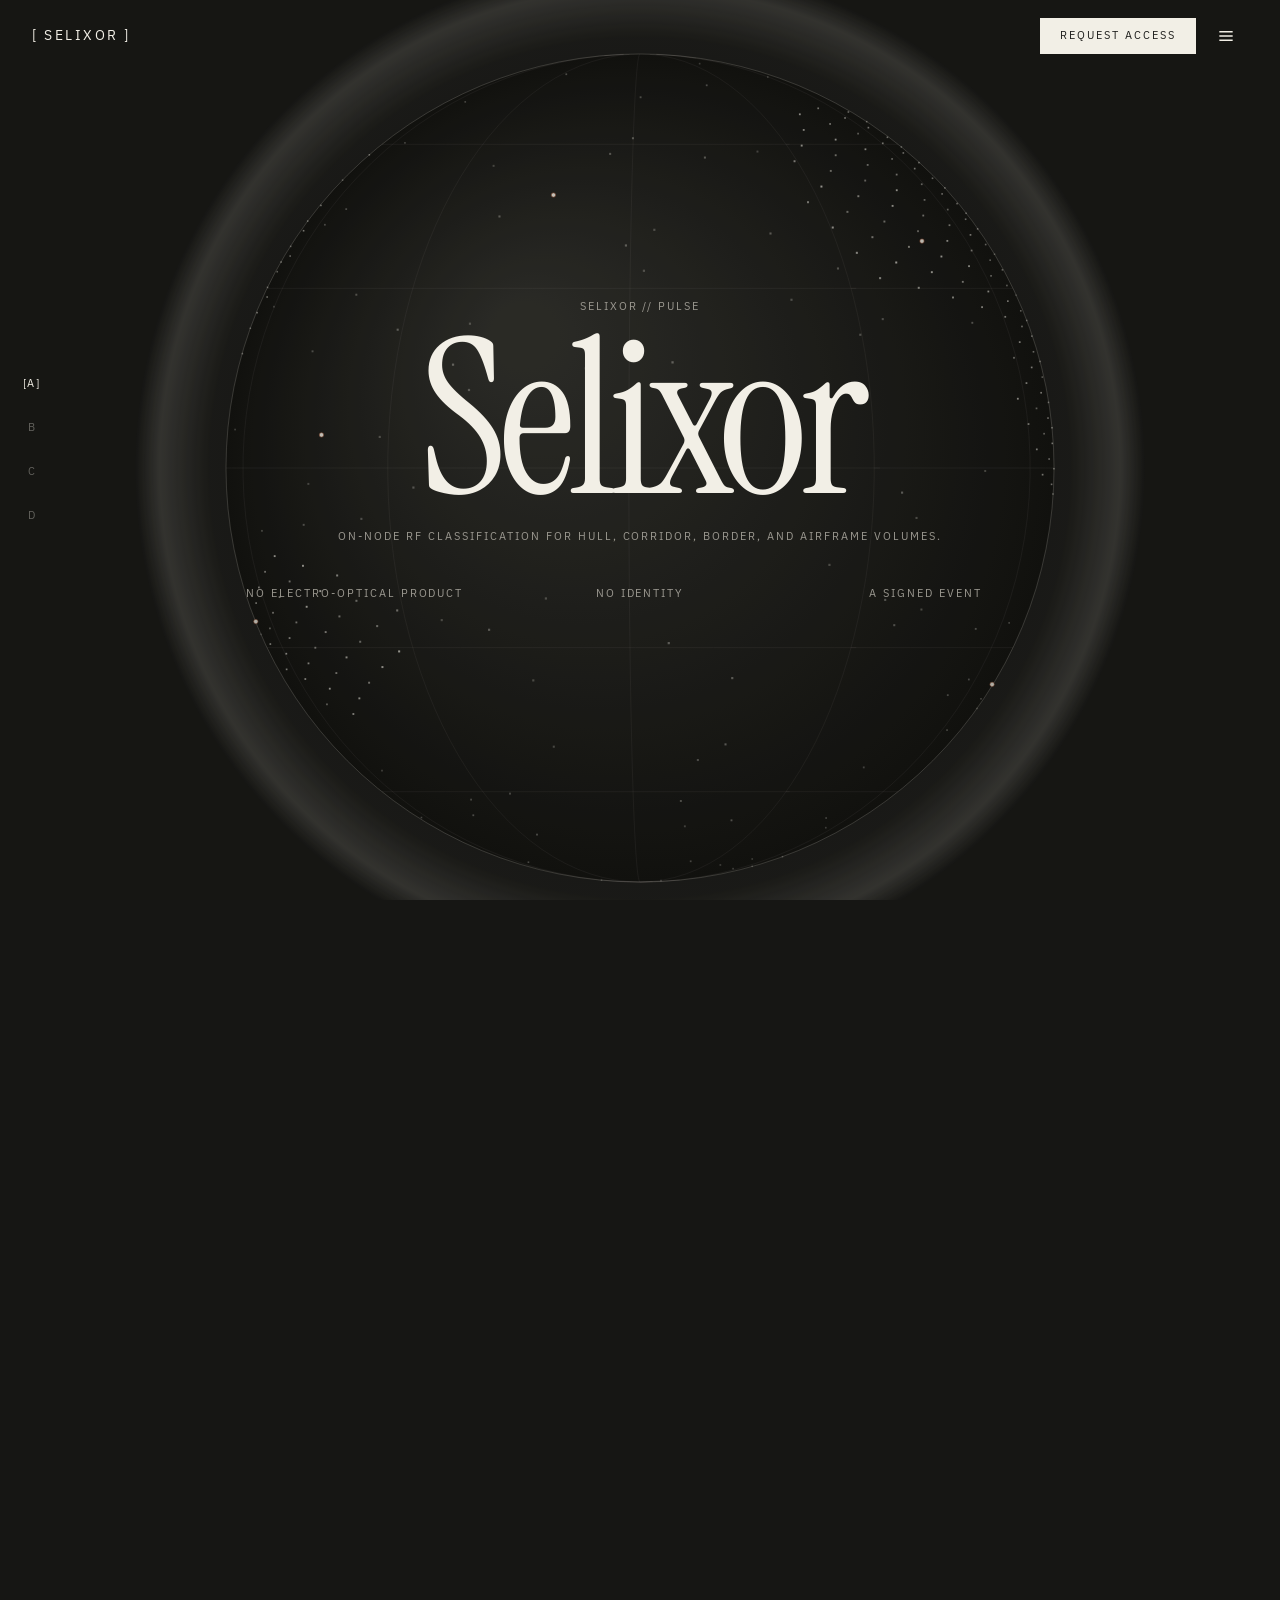
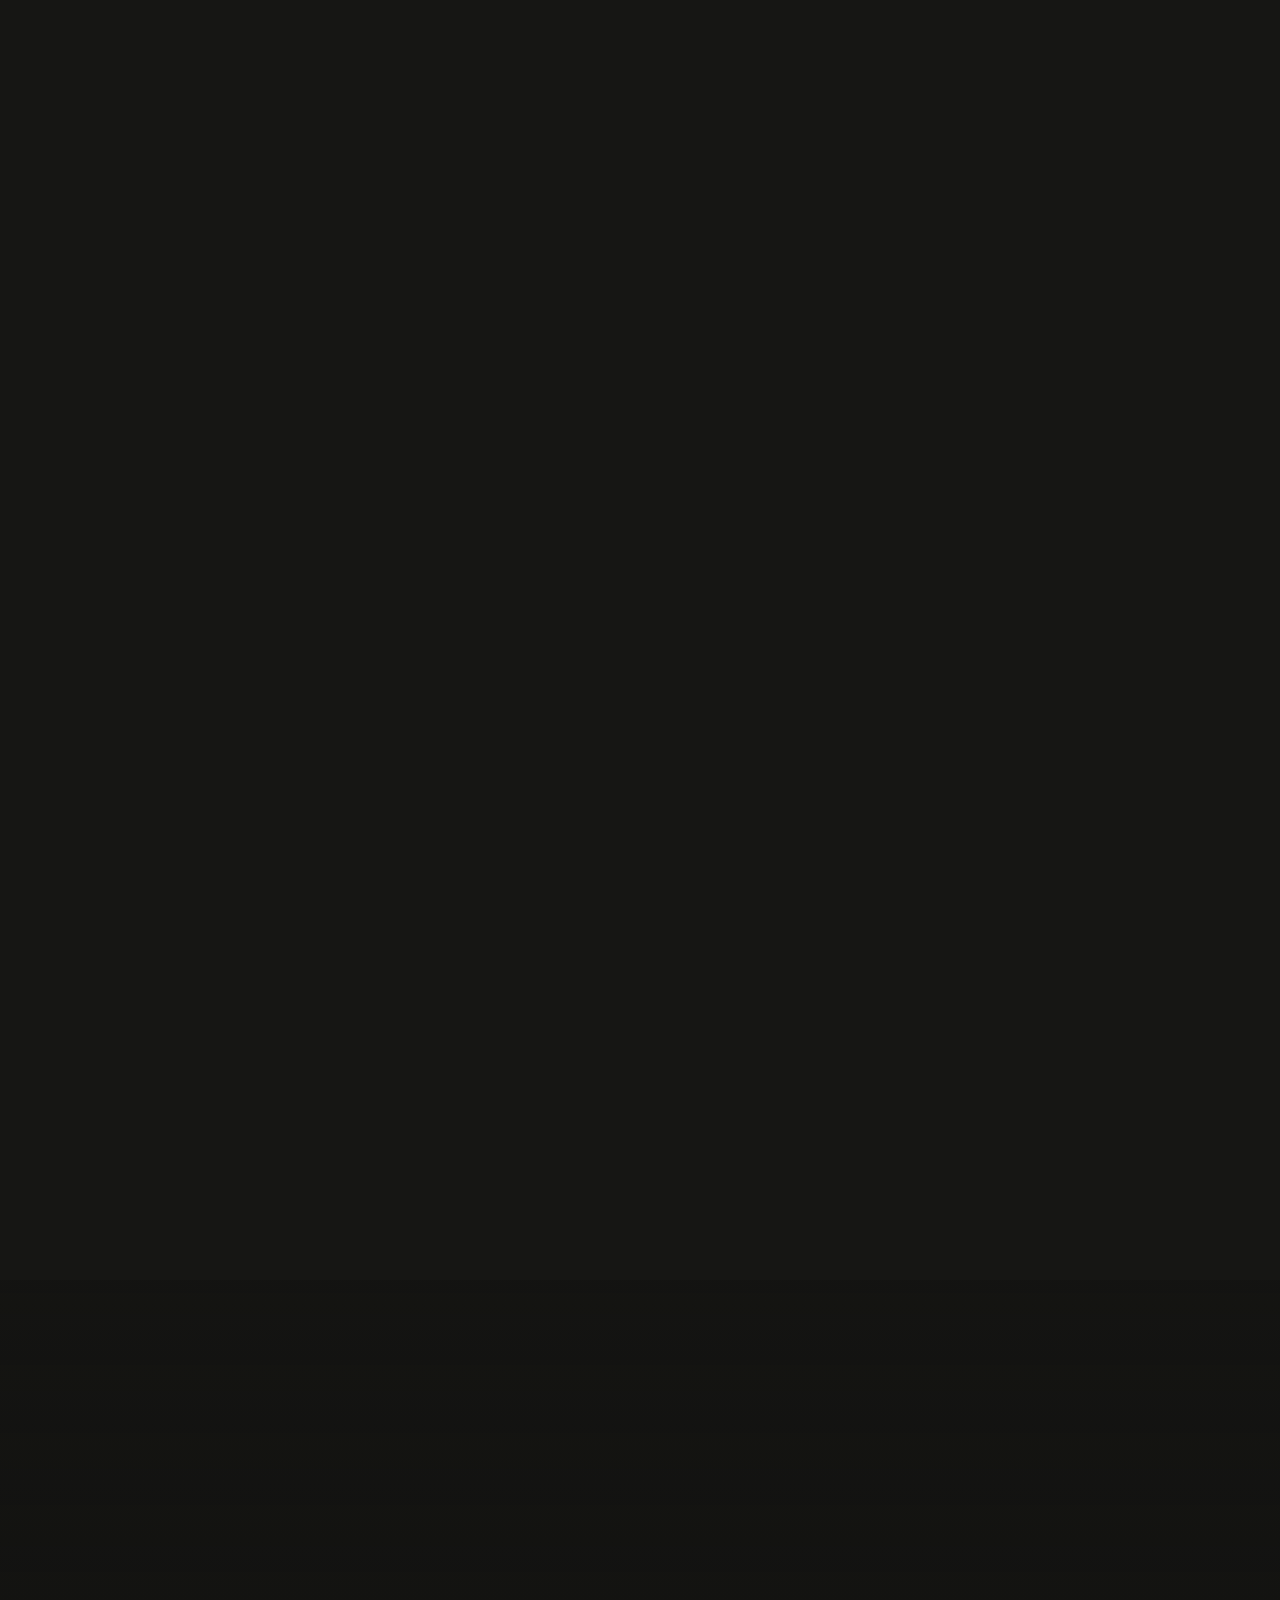
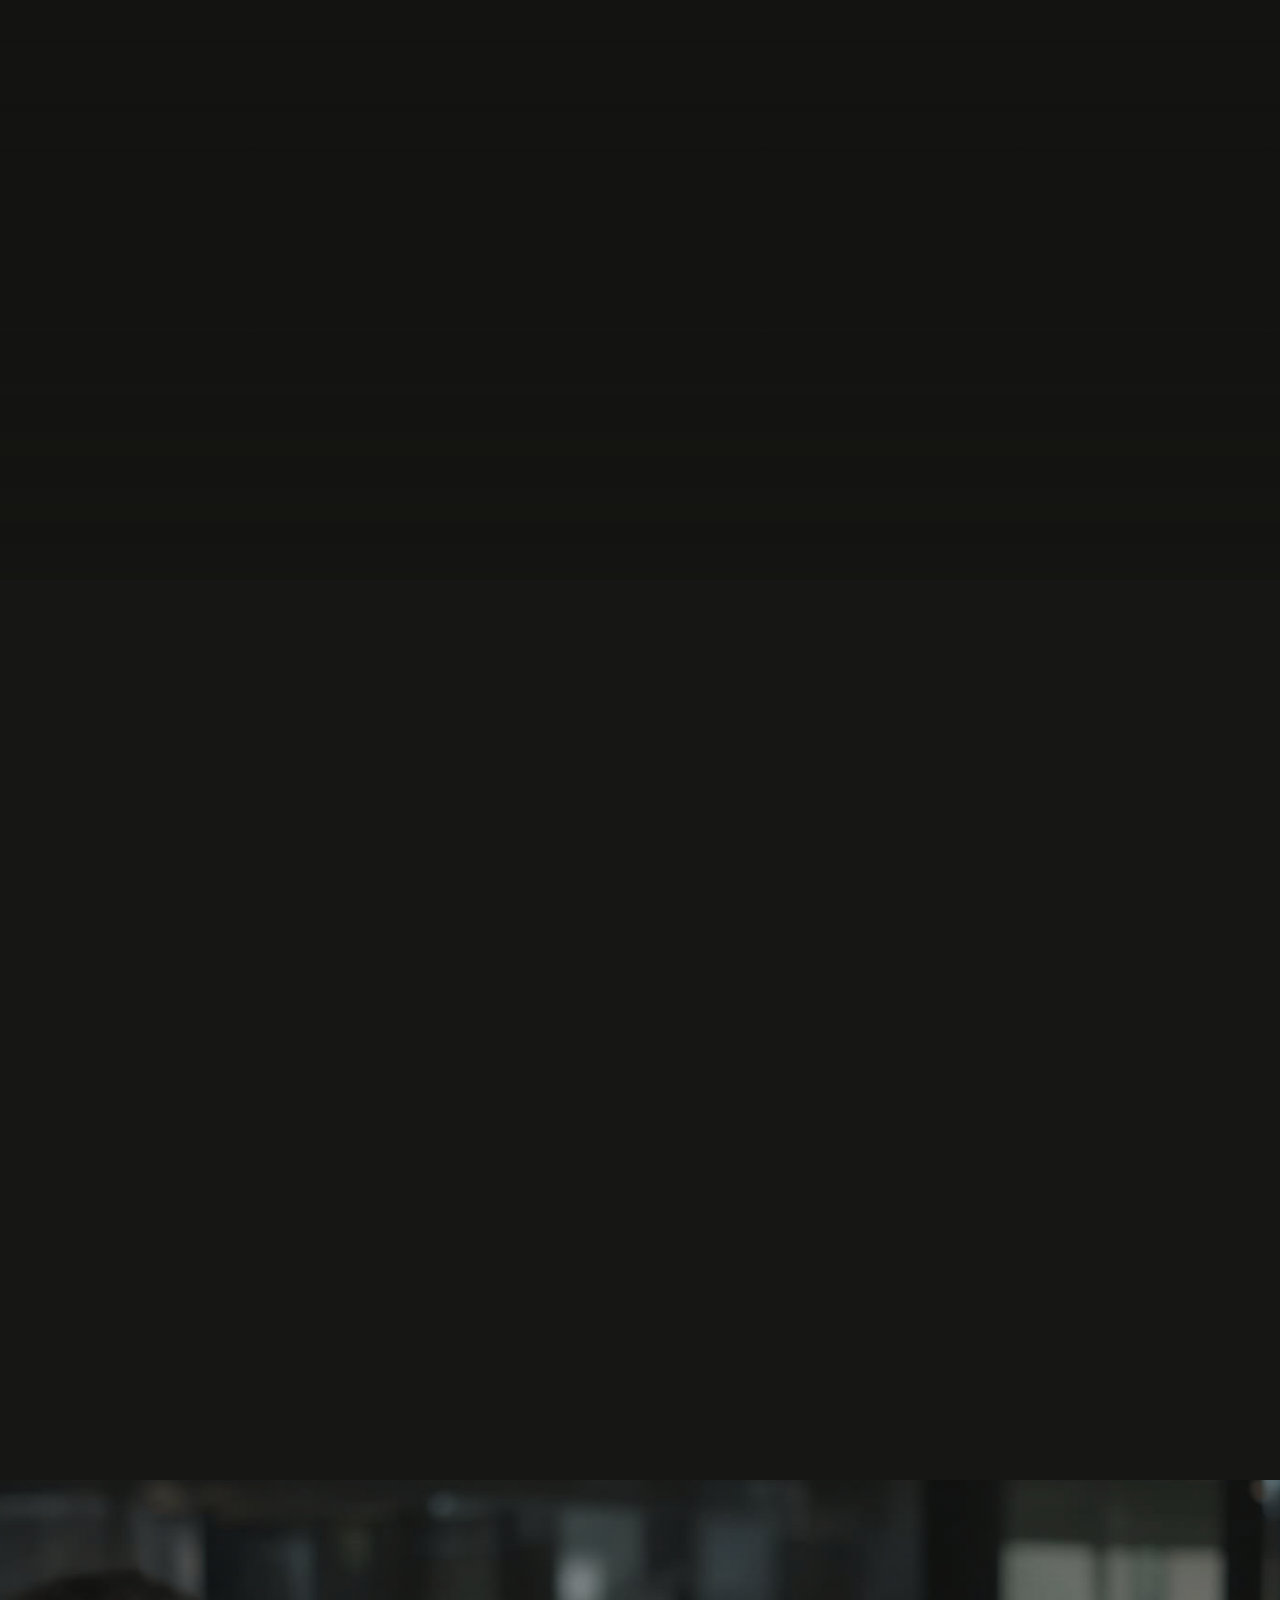
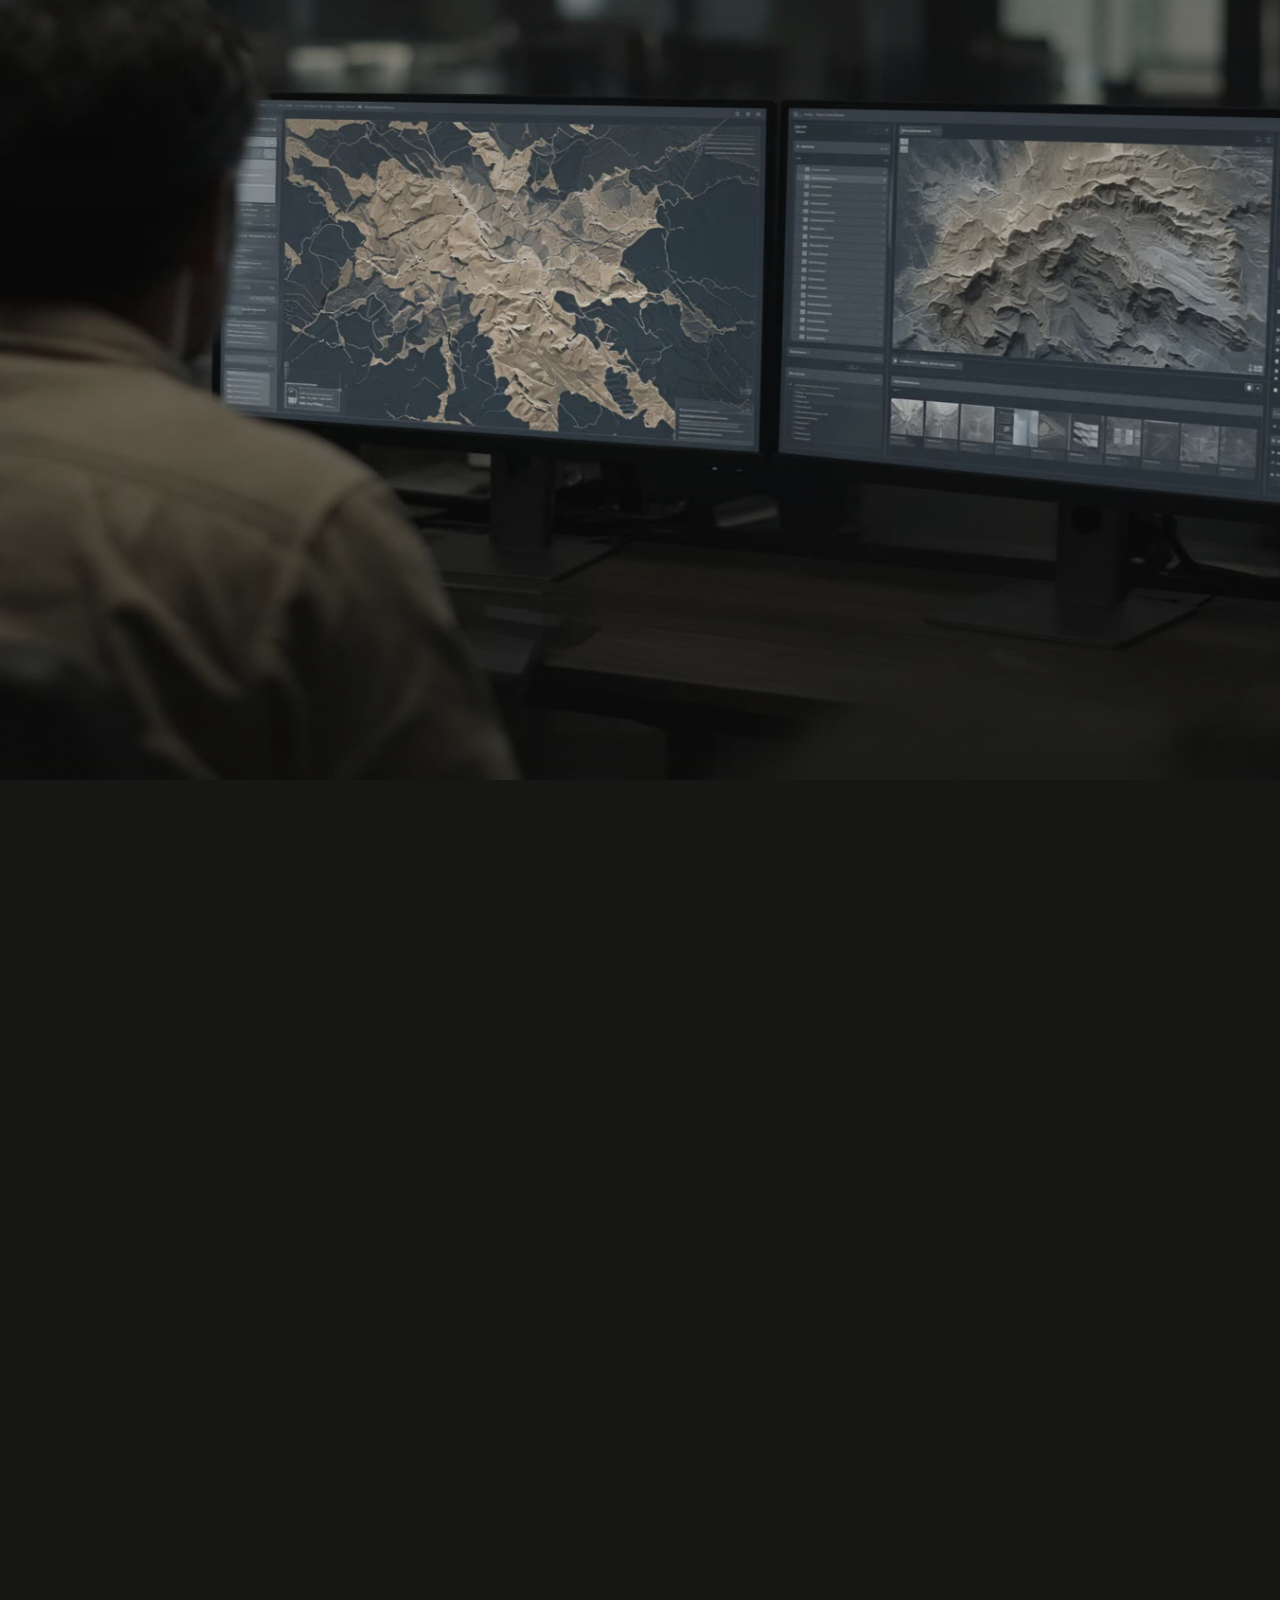
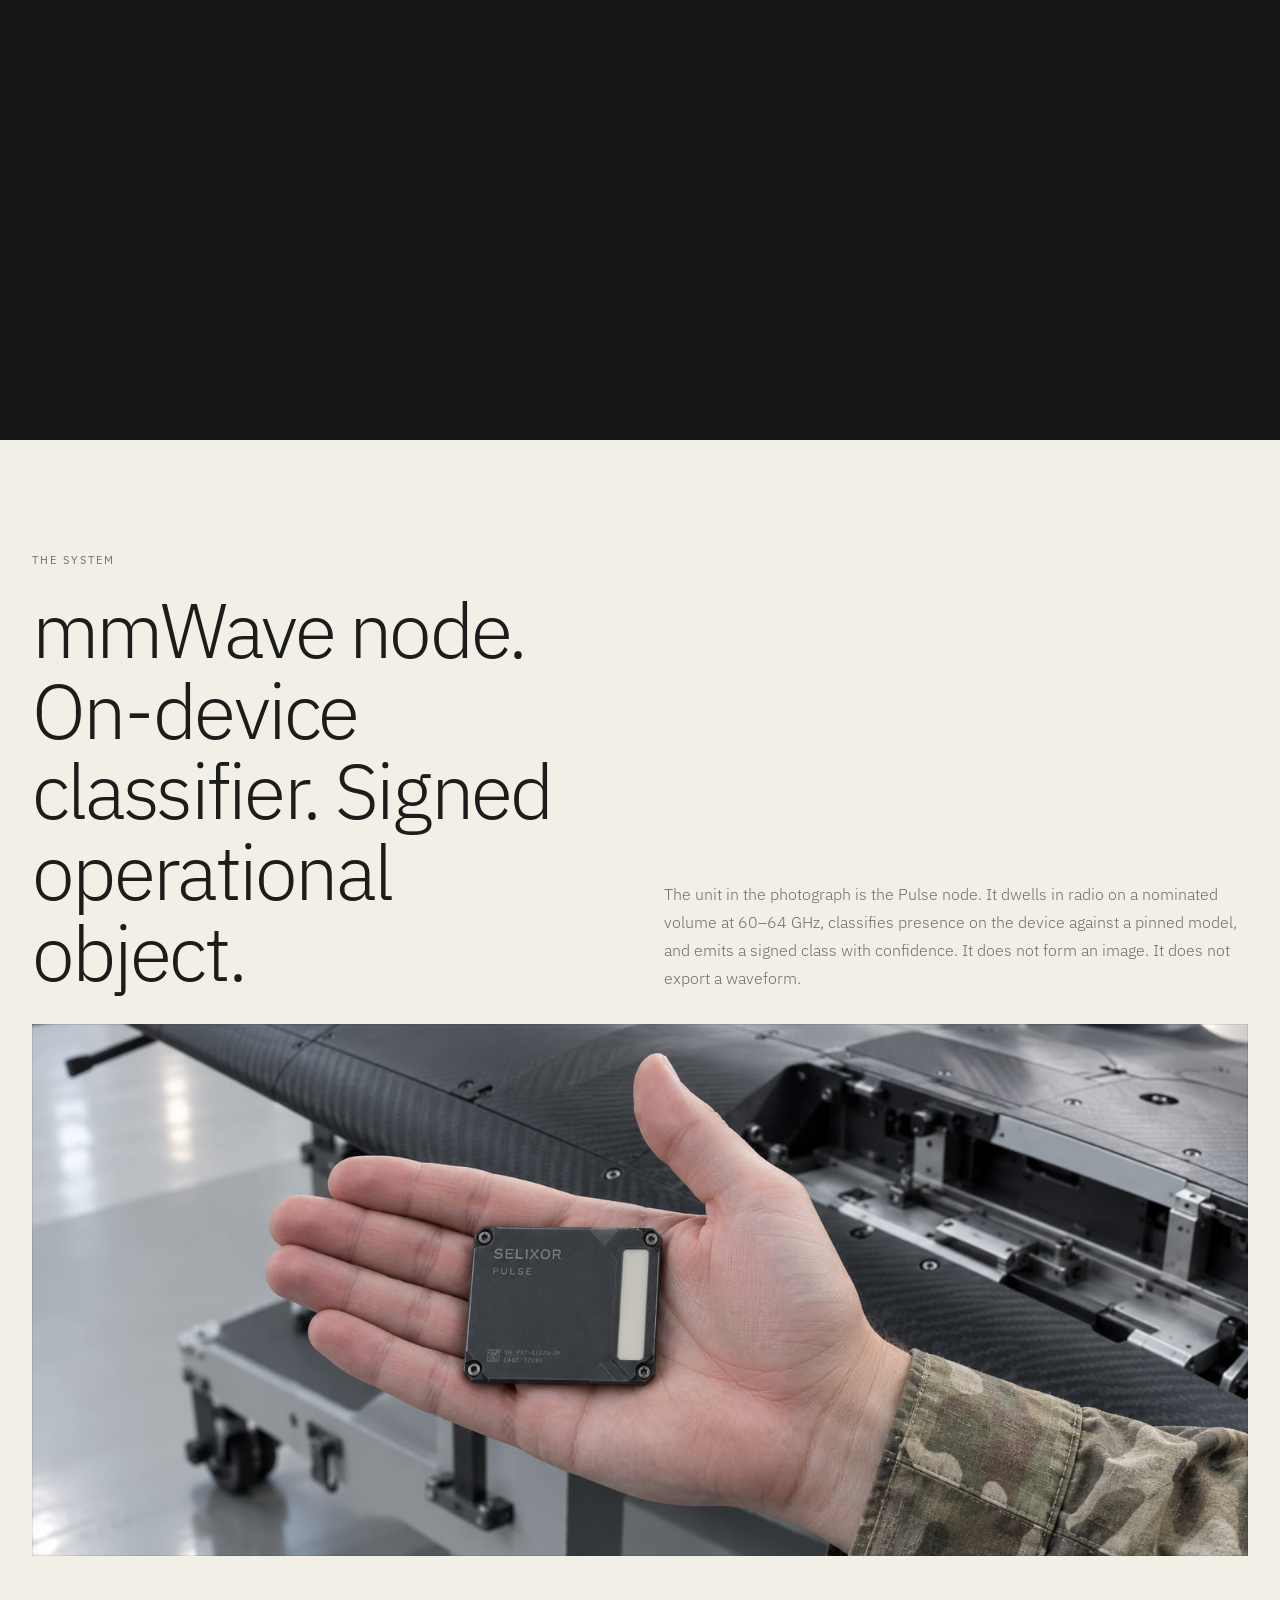
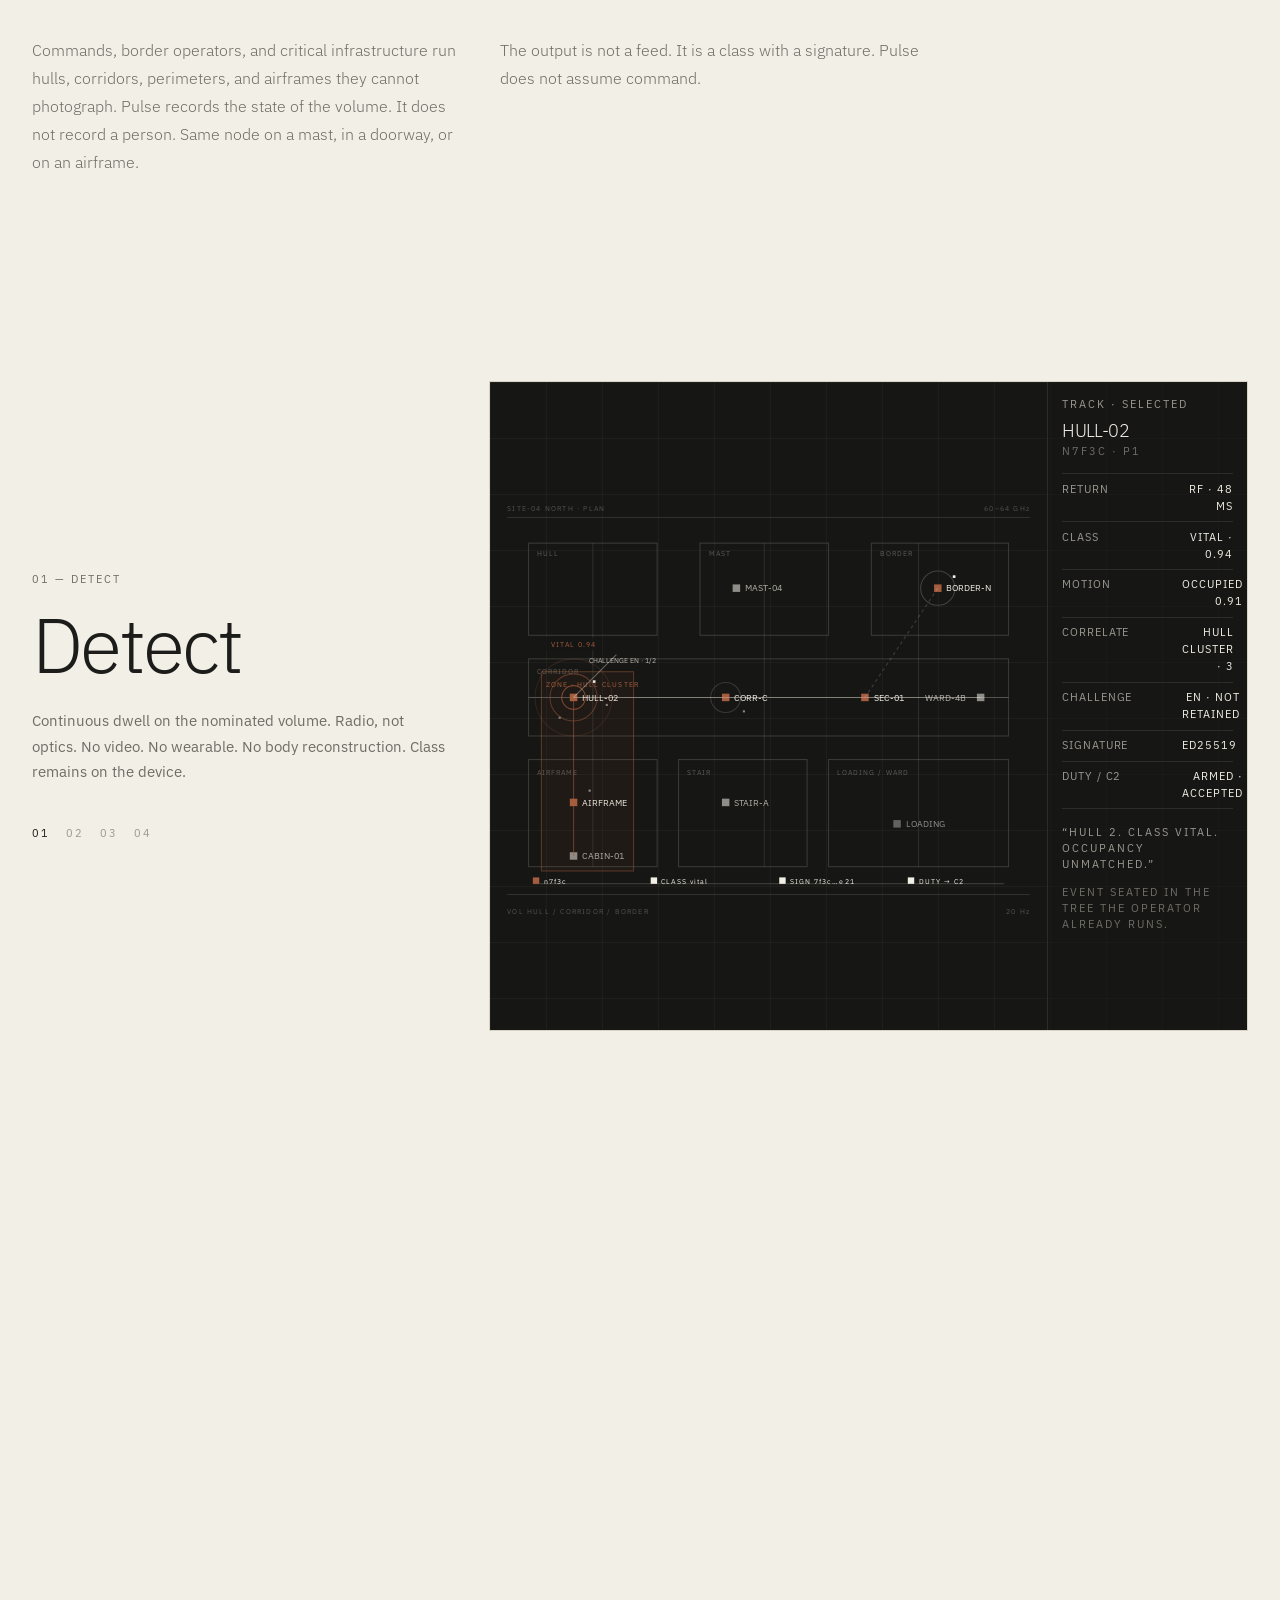
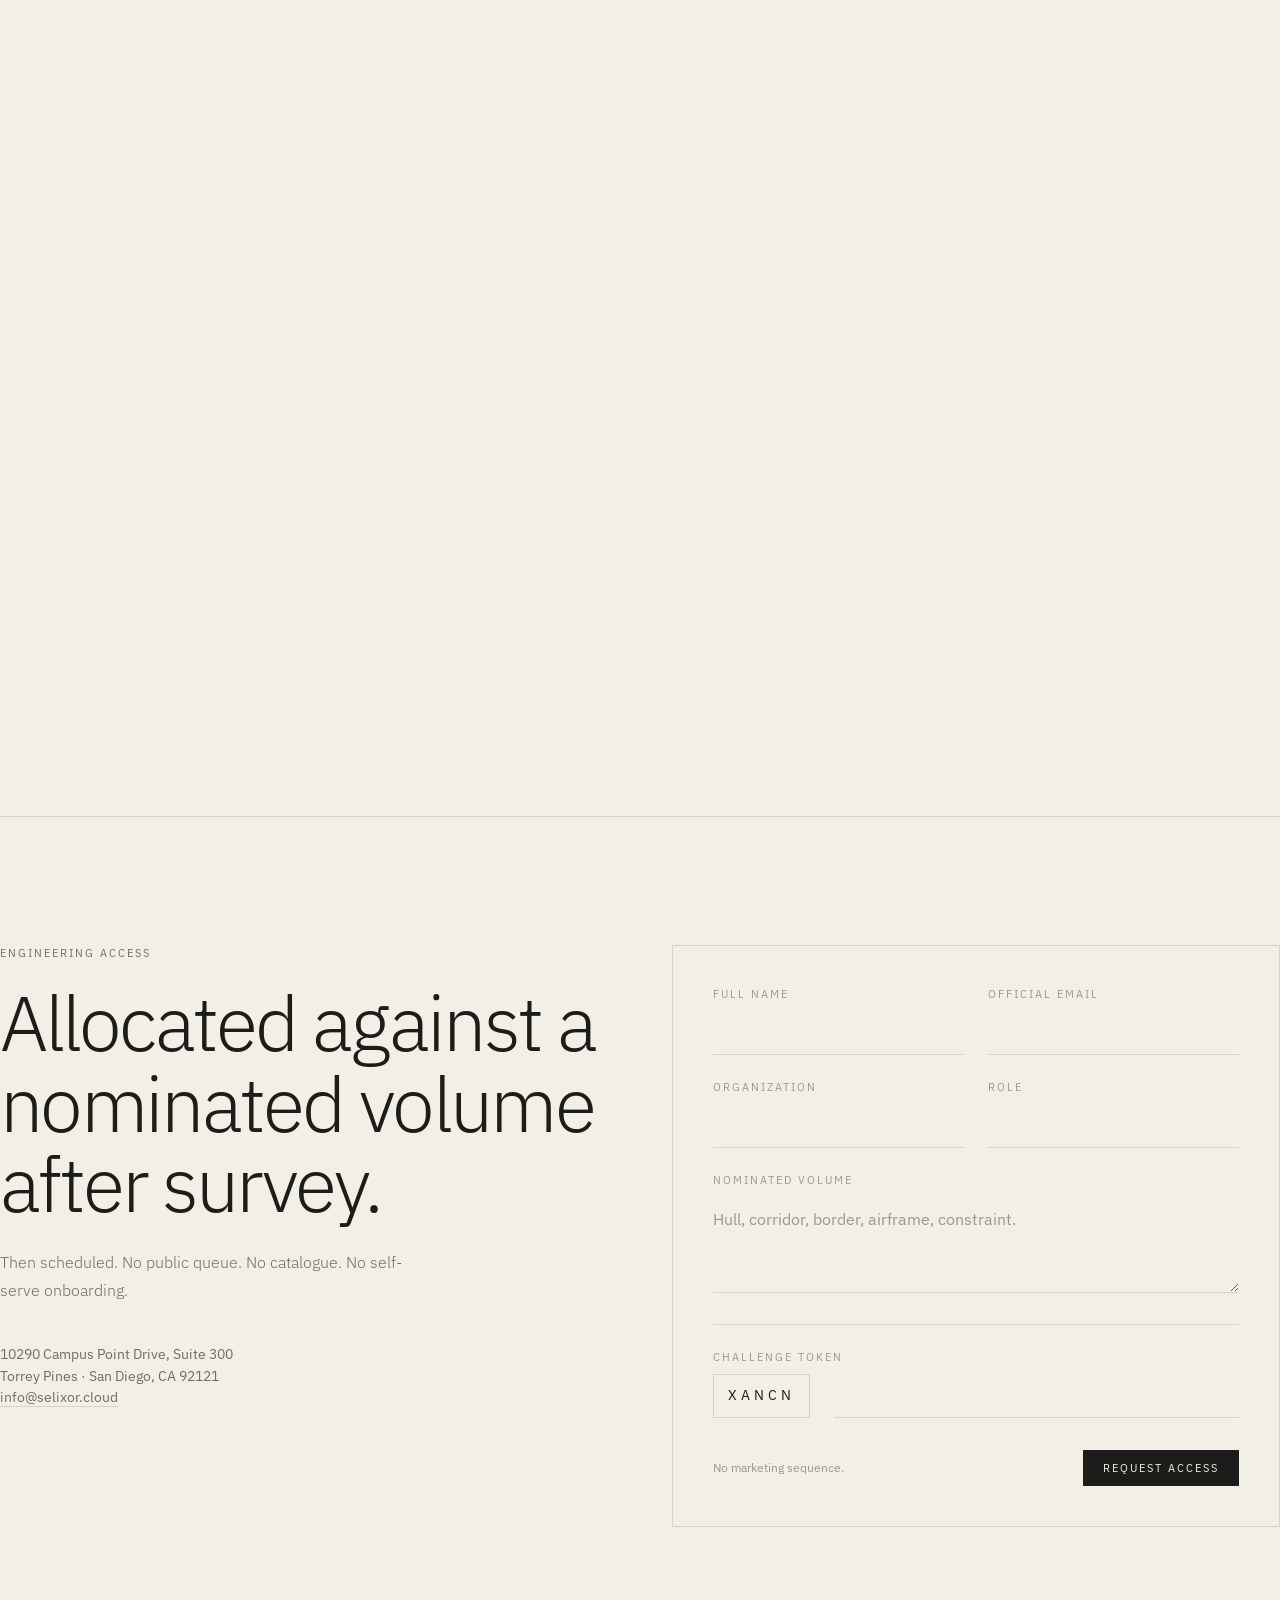
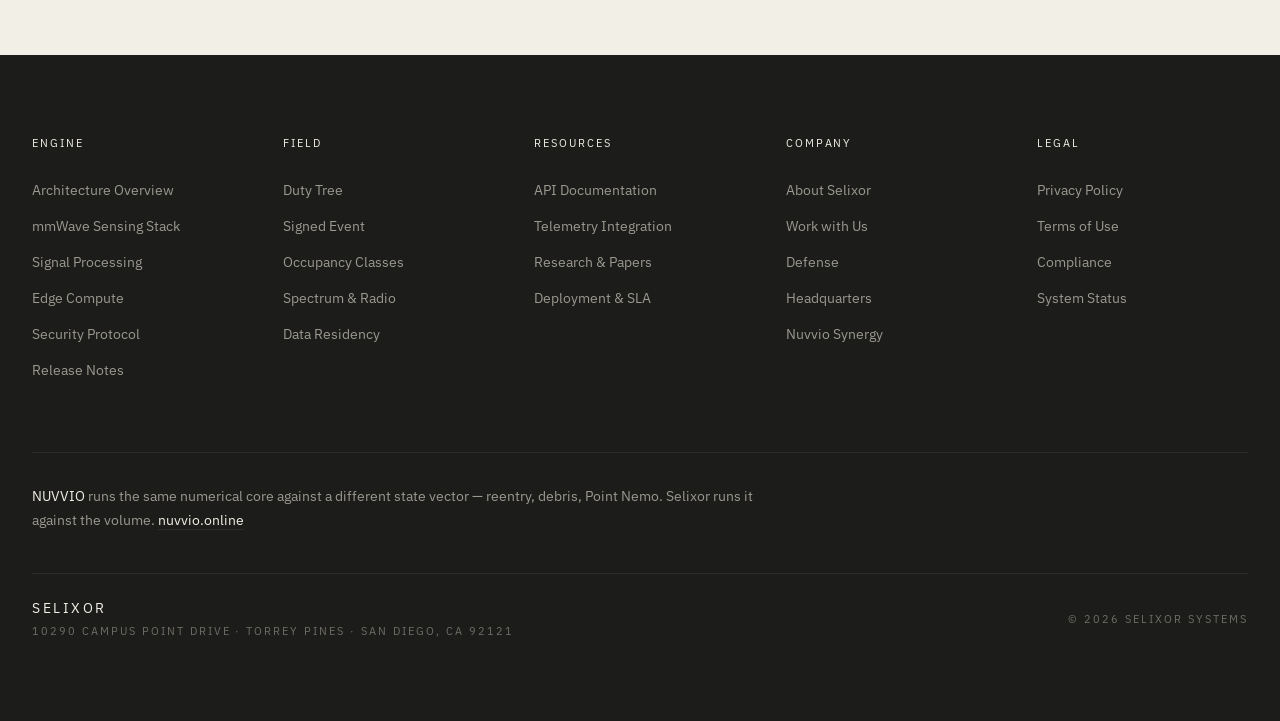
==== commit faff4255: "Add files via upload" ====
--- a/index.html
+++ b/index.html
@@ -1503,7 +1503,7 @@
 
 <script>
 if (typeof window !== "undefined") {
-window.CONTENT = {"DOCS":[{"id":"architecture","title":"Architecture Overview","kicker":"Engine","blocks":[{"type":"p","text":"Selixor is a physical-intelligence substrate: a closed-loop stack that converts raw electromagnetic returns into actionable institutional events without exporting raw waveforms off-site. The system is organized as four concentric rings — sensing, inference, orchestration, and audit — with a hard boundary between each. Data that crosses a boundary is typed, signed, and minimized. Data that does not need to cross a boundary never does."},{"type":"p","text":"The reference deployment is a set of Pulse nodes mounted in a physical volume (room, corridor, bay, cabin) plus a site-local concentrator. Each node is an independent edge appliance. The concentrator is an on-premises control plane that never requires a public IP. Cloud is optional and used only for fleet configuration, model distribution, and encrypted audit export under operator policy."},{"type":"h","text":"Control-plane / data-plane split"},{"type":"p","text":"The data plane is the hot path: FMCW chirp generation, analog front-end, ADC, range-Doppler processing, CFAR, track association, and event emission. It is implemented in C++20 and FPGA fabric, pinned to a real-time kernel, and is not permitted to perform network I/O except through a single gRPC socket owned by the orchestration process. The control plane is the cold path: configuration, key rotation, model versioning, and HIS/EMR adapters. It is implemented in Rust. The two processes share memory only through an append-only event ring with a 64-byte header and a cryptographic sequence number."},{"type":"h","text":"Failure domains"},{"type":"ul","items":["Node isolation. A failed Pulse unit degrades coverage of its volume only. Neighboring nodes do not inherit its tracks.","Concentrator dual-active. Two concentrators can run in active/passive with a 200 ms failover on the event bus.","Model rollback. Every inference binary is content-addressed. A bad model is reverted by hash, not by filename.","Clock discipline. All timestamps are PTP-synced. Events without a valid PTP offset are quarantined, not dropped."]},{"type":"h","text":"Why this is not a camera system"},{"type":"p","text":"Cameras produce identifiable imagery and therefore inherit the legal and operational surface of visual surveillance. Selixor produces occupancy, kinematics, and anomaly classes from millimeter-wave returns. There is no reconstructed face, no reconstructed body map stored as an image, and no audio capture. The architecture is designed so that a forensic dump of a node cannot yield a photograph of a person. That is a product constraint, not a policy overlay."},{"type":"spec","rows":[{"k":"Node OS","v":"Yocto Linux, PREEMPT_RT, signed A/B rootfs"},{"k":"Event bus","v":"gRPC + NATS JetStream (on-prem)"},{"k":"Clock","v":"IEEE 1588 PTP, holdover < 50 µs / 8 h"},{"k":"Language split","v":"C++20 / FPGA (data) · Rust (control)"},{"k":"Default residency","v":"Air-gapped site, cloud optional"}]},{"type":"h","text":"Boundary contracts"},{"type":"p","text":"Each ring publishes a typed contract and refuses everything else. Sensing may emit detections and tracks; it may not open a socket. Inference may emit a class and a calibrated confidence; it may not write configuration. Orchestration may page a role; it may not mutate a model hash. Audit may seal a bundle; it may not replay a chirp. A process that violates its contract is a fault, not a feature, and is restarted into the last-known-good slot."},{"type":"p","text":"The substrate is deliberately narrow. We do not add a computer-vision sidecar, a cloud embedding store, or a 'research mode' that bypasses residency. If a capability would require a photograph, a voice recording retained as media, or a waveform leaving the building, it is out of architecture, not out of a backlog."},{"type":"h","text":"Determinism and inspectability"},{"type":"p","text":"Hot-path functions are bounded in time and memory. Allocator failure is fatal. Hidden threads are forbidden on the data plane. Every emitted event can be traced to a model hash, a firmware slot, a PTP offset, and a duty-tree hash. If you cannot reconstruct that chain from the audit log, the event is not an event and it does not page."},{"type":"ul","items":["Content-addressed artifacts: firmware, models, duty trees, and zone presets are referenced by hash, never by a mutable filename.","Measured boot: the node will not enter the data plane if the rootfs signature or the TPM-sealed key unwrap fails.","No silent fallback to cloud inference. If the NPU is down, the node degrades coverage and says so; it does not ship IQ off-box.","Configuration is pull-based from the concentrator. Nodes do not scrape the public internet for updates."]},{"type":"h","text":"Intellectual property of the stack"},{"type":"p","text":"The four-ring split, the signed-envelope habit, the on-node classifier manifests, the duty-tree versioning, the chirp envelopes, the FPGA range-Doppler path, and the cascade occupancy integrator are proprietary to Selixor Systems. Reproduction, derivation, or commercial reuse of the architecture — in software, firmware, hardware, or documentation — is prohibited except under a written license. Reading this page is not a license."}]},{"id":"mmwave","title":"mmWave Sensing Stack","kicker":"Engine","blocks":[{"type":"p","text":"The sensing layer is a frequency-modulated continuous-wave (FMCW) radar operating in the 60–64 GHz ISM allocation. A 4×4 MIMO virtual array is synthesized from 3 transmit and 4 receive channels, producing a sparse angular sampling sufficient to resolve multiple occupants and to estimate bulk kinematics (range, radial velocity, micro-Doppler) without forming an optical image."},{"type":"h","text":"Waveform"},{"type":"p","text":"Each frame is a burst of linear chirps. Chirp bandwidth, slope, idle time, and frame period are site-configurable within a certified envelope so that the same hardware can be tuned for a 4 m clinical bay or a 25 m industrial corridor. Typical clinical preset: 4 GHz sweep, 51.2 µs chirp, 128 chirps per frame, 20 Hz frame rate. This yields ~4 cm range bins and a Nyquist velocity envelope that covers human motion including falls, gait freeze, and assisted transfers."},{"type":"h","text":"Front-end"},{"type":"p","text":"The RFIC is a packaged CMOS transceiver with on-chip PLL, mixers, and 12/14-bit ADCs. An external LNA and a patch array sit behind an RF-transparent radome rated IP65. The analog chain is calibrated at manufacture and re-calibrated in the field against a known corner reflector during commissioning. Temperature compensation runs continuously; a 1 °C drift that would otherwise walk the beat frequency is removed in firmware before the range FFT."},{"type":"h","text":"What is measured, what is not"},{"type":"ul","items":["Measured: range, radial velocity, coarse azimuth/elevation, occupancy count, micro-Doppler spectrograms of a tracked object.","Not measured: optical appearance, identity, speech, vital-sign waveforms as a medical device claim (research traces can be enabled under IRB and are off by default).","Not stored: raw IQ except in a rolling 8-second diagnostic buffer that is overwritten unless an operator with forensic role freezes it."]},{"type":"spec","rows":[{"k":"Band","v":"60–64 GHz FMCW"},{"k":"Array","v":"3 Tx × 4 Rx · 4×4 virtual MIMO"},{"k":"Range resolution","v":"~3.75 cm at 4 GHz sweep"},{"k":"Frame rate","v":"10–30 Hz (preset dependent)"},{"k":"Enclosure","v":"IP65, 0–70 °C, PoE++"},{"k":"EIRP","v":"Within FCC/ETSI ISM limits"}]},{"type":"p","text":"mmWave was chosen because walls, curtains, and darkness are irrelevant to it, and because the privacy surface is structurally smaller than vision. The same physics that lets a node see a fall behind a privacy curtain is the physics that prevents it from producing a photograph. That is the design intent."},{"type":"h","text":"Commissioning and field calibration"},{"type":"p","text":"A node is not live when it has power. It is live when PTP is locked, the analog chain has been compared to a known corner reflector, the zone preset is pinned, and the duty tree hash is loaded. Until those four are true, detections stay in a local buffer and do not page. Re-calibration is scheduled, not improvised: temperature compensation runs continuously; a full reflector pass is a maintenance event."},{"type":"h","text":"Clutter, multipath, and materials"},{"type":"p","text":"Sixty-gigahertz energy interacts with metal, glass, water, and human tissue differently than a camera interacts with light. HVAC modulation, two-body occlusion, and specular returns from beds and carts are known failure modes and are listed on the model card. We do not advertise 'see through walls' as a product claim. Drywall attenuation is a physics fact; load-bearing concrete is a different fact. Coverage models are produced at survey, not at a sales call."},{"type":"ul","items":["Privacy curtain and bedding: occupancy and fall-class remain in scope; identity does not.","Metallic clutter: tracked as static after commissioning; sudden introduction of a large conductor is unmatched kinematics until re-surveyed.","Outdoor / through-window: not a default SKU. Different radome, different certification.","Coexistence: 60 GHz ISM neighbors (WiGig, other radars) are handled inside the certified envelope; we do not frequency-hop into a licensed band to 'win' a crowded floor."]},{"type":"h","text":"What you may not extract from the radio"},{"type":"p","text":"The chirp tables, calibration constants, array geometry, beam weights, and CFAR guard sizes are trade secrets and licensed firmware. You may not dump, clone, or retarget them onto third-party silicon. You may not publish a compatible waveform that reproduces Pulse detections. You may not train a competing classifier on captures taken from a Pulse node without a written data-processing addendum that forbids that use."}]},{"id":"signal","title":"Signal Processing","kicker":"Engine","blocks":[{"type":"p","text":"The signal chain is a conventional radar pipeline executed with unconventional latency and privacy constraints. Every stage is deterministic, bounded, and inspectable. There is no 'black box' between the ADC and the event that a duty nurse or a safety officer sees. Intermediate tensors that leave the node are features, not waveforms."},{"type":"h","text":"Range-Doppler"},{"type":"p","text":"A windowed range FFT is computed per chirp on the FPGA. A Doppler FFT across the chirp dimension produces a range-Doppler map per virtual channel. Static clutter (beds, walls, HVAC) is removed by a two-pulse canceller plus a slow-time high-pass. CFAR is 2D CA-CFAR with a guarded window sized to the expected target extent. Detections are clustered by DBSCAN in range-azimuth and associated across frames by a JPDA tracker with a constant-velocity plus turn-rate motion model."},{"type":"h","text":"Micro-Doppler and pattern"},{"type":"p","text":"Once a track is established, a short-time Fourier transform of the slow-time residual produces a micro-Doppler spectrogram. This is the primary input to the on-node classifier. Classes are operational, not diagnostic: occupied / empty, gait, transfer, prolonged stillness beyond a configured baseline, rapid vertical transition (fall-class), and 'unmatched kinematics' for anything the model will not claim. The classifier is an INT8 convolutional network distilled from a larger teacher; it does not output a medical opinion and is not a SaMD claim unless a specific configuration is certified as such."},{"type":"h","text":"Voice challenge (optional)"},{"type":"p","text":"When a configured deviation fires, the node can issue a parameterized voice challenge through a local speaker. The prompt, language, tone, and retry policy are owned by the institution. The response is classified as present / distressed / no-response using on-node keyword spotting and energy detection — not a cloud speech-to-text of the room. Audio is not retained. If the challenge is disabled, the event still escalates; the voice layer is confirmation, not the sensor."},{"type":"spec","rows":[{"k":"Range FFT","v":"1024-pt, Hann, FPGA"},{"k":"Doppler FFT","v":"128-pt, FPGA"},{"k":"Detector","v":"2D CA-CFAR + DBSCAN"},{"k":"Tracker","v":"JPDA, 32-track cap per node"},{"k":"Classifier","v":"INT8 CNN, < 8 ms/frame"},{"k":"P95 detect-to-event","v":"< 180 ms on-node"}]},{"type":"h","text":"Latency budget"},{"type":"p","text":"The P95 detect-to-event number is a budget, not a slogan. Range FFT and Doppler FFT live on FPGA so the CPU/NPU are free for association and classification. The classifier is INT8 and is not permitted to exceed 8 ms/frame at the clinical preset. If a software change misses the budget in shadow, it does not ship. We will not 'fix it in the cloud' by moving spectrograms off-node."},{"type":"h","text":"Selective prediction"},{"type":"p","text":"Unmatched is a first-class output. A model that always speaks is a model that lies. Temperature scaling is fitted on the evaluation set that matches the operating point the site will actually use. Confidence is carried in the envelope and is available to the duty tree as an inhibit. A P1 edge that ignores confidence is a configuration error."},{"type":"ul","items":["No post-hoc explanation theater. We can show the range-Doppler peak, the track id, and the class. We will not generate a natural-language story of the room.","No identity embedding. Re-identification across days or across nodes is not a product output and is not a hidden tensor.","No vital-sign medical claim in default Pulse. Research traces, if enabled under IRB, are a different configuration with a different label.","Intermediate tensors that leave the node — if any — are features listed in the model manifest, never raw IQ."]},{"type":"h","text":"Protected algorithms"},{"type":"p","text":"The CFAR geometry, JPDA association, micro-Doppler front-end, and on-node CNN weights are confidential. Decompilation, side-channel extraction of weights, or distillation of the classifier from event streams into a competing model is a breach of these terms and of the Defend Trade Secrets Act where applicable. Evaluation partners receive a model card, not a training recipe."}]},{"id":"edge","title":"Edge Compute","kicker":"Engine","blocks":[{"type":"p","text":"Inference happens where the waveform is. Pulse nodes carry an NPU rated at 8 TOPS INT8, 8 GB of ECC memory, and a power envelope compatible with PoE++. Models are compiled with a vendor runtime and wrapped in a Selixor model manifest that records input tensor shapes, quantization, training corpus hash, and the evaluation set against which the model was gated. A node will not load a model whose manifest does not match its firmware ABI."},{"type":"h","text":"Why edge"},{"type":"p","text":"Three reasons, in order. Latency: a fall-class event that waits on a WAN round trip is an operational failure. Residency: raw IQ and micro-Doppler are treated as sensitive physical measurements and do not leave the building unless an operator with an explicit role exports a forensic freeze. Availability: the node continues to detect, classify, and escalate to local endpoints if the concentrator or the WAN is down. Cloud is a convenience for the people who configure the fleet, not a requirement for the people the fleet is protecting."},{"type":"h","text":"Runtime"},{"type":"ul","items":["Watchdog: a hardware supervisor resets the compute SoC if the data-plane heartbeat misses two frames.","Memory: no swap. Allocator failures are fatal and reboot into the last-known-good slot.","Update: A/B rootfs with a measured boot. Rollback is automatic if the new slot fails health within 15 minutes.","Thermal: the node throttles frame rate before it throttles the detector. Coverage degrades gracefully, it does not go silent."]},{"type":"spec","rows":[{"k":"NPU","v":"8 TOPS INT8"},{"k":"Memory","v":"8 GB LPDDR4 ECC"},{"k":"Power","v":"PoE++ (IEEE 802.3bt), 22 W typical"},{"k":"Storage","v":"64 GB eMMC, encrypted at rest"},{"k":"Health","v":"Heartbeat 50 ms, reboot policy documented"}]},{"type":"h","text":"Update and supply chain"},{"type":"p","text":"Artifacts arrive as signed bundles. The node verifies signature, hash, and manifest compatibility before a slot is marked bootable. We do not support unsigned 'hot patches' from a USB stick in production. A site that requires air gap receives artifacts on a controlled channel, not as an excuse to disable measurement of boot. Third-party packages on the Yocto image are pinned and SBOM-listed."},{"type":"h","text":"Failure is loud"},{"type":"p","text":"A node that cannot classify must not pretend it can. Watchdog reset, last-known-good reboot, thermal throttle with a coverage warning, and quarantine of events lacking PTP are the allowed degradations. Silent omission of a volume is not allowed. The concentrator surfaces a dark zone as a first-class health event."},{"type":"ul","items":["No container escape into the data plane. Control-plane services are isolated; they do not mmap IQ.","No remote shell by default. Break-glass is a sealed local account, not a vendor backdoor.","No model load from an unsigned URL, a developer laptop, or a 'just this once' scp.","PoE++ power budget is part of the coverage model. Undervoltage is a health event, not a brownout that corrupts a frame unnoticed."]},{"type":"p","text":"Firmware, device trees, NPU runtimes, and model compilers shipped with Pulse remain Selixor property or are redistributed under their upstream licenses as listed in the SBOM. You may not rehost, resell, or embed them in a product that is not Pulse."}]},{"id":"security","title":"Security Protocol","kicker":"Engine","blocks":[{"type":"p","text":"Selixor assumes a hostile network, a curious insider, and a regulator who will ask for the audit trail. The security model is zero-trust between processes, mutual TLS between hosts, and least-privilege roles for humans. There is no default password. There is no anonymous API. There is no 'debug port' that ships enabled."},{"type":"h","text":"Cryptography"},{"type":"p","text":"In transit: TLS 1.3 only, AES-256-GCM, X25519 key exchange, certificates issued by the site's internal CA or by Selixor's hosted CA if the operator opts in. At rest: AES-256-XTS for the data partition, keys sealed to a TPM 2.0. Event payloads are additionally signed with Ed25519 so a concentrator can prove a node produced a given event at a given PTP timestamp. We do not implement our own ciphers."},{"type":"h","text":"Identity and roles"},{"type":"ul","items":["Machine identity: each node boots with a device certificate. Compromised devices are revoked by serial.","Human identity: OIDC against the institution's IdP (Okta, Azure AD, Keycloak). Local accounts exist only as a break-glass pair stored in a sealed envelope.","Roles: Viewer, Operator, Clinical Admin, Security Admin, Forensic. Forensic is the only role that can freeze the 8-second IQ buffer.","Session: 8-hour absolute timeout, step-up auth for forensic and key operations."]},{"type":"h","text":"What we log, what we do not"},{"type":"p","text":"We log authentication, configuration changes, model loads, event emissions (type, track id, timestamp — not waveforms), and escalation outcomes. We do not log raw IQ, micro-Doppler images, or voice. Logs are append-only and exported as signed bundles. Retention is an institutional policy with a floor of 90 days for security events."},{"type":"spec","rows":[{"k":"Transit","v":"TLS 1.3 · AES-256-GCM"},{"k":"Rest","v":"AES-256-XTS · TPM 2.0 sealed keys"},{"k":"Event integrity","v":"Ed25519 over PTP timestamp + payload hash"},{"k":"Authn","v":"OIDC + mTLS"},{"k":"Audit","v":"SOC 2 Type II in progress"}]},{"type":"h","text":"Threat model, continued"},{"type":"p","text":"We assume stolen credentials, a malicious insider with Viewer access, a compromised HIS adapter, a curious integrator with a laptop on the same VLAN, and a lawful intercept. We do not assume the building is friendly. Network isolation of the sensing VLAN, mTLS everywhere, and a concentrator that does not require a public IP are the default answers. If you put a node on the open internet, you have left the supported configuration."},{"type":"h","text":"Key management"},{"type":"p","text":"Device certificates are issued at manufacture, rotated in the field without reboot as of Pulse 2.4.1, and revoked by serial. Site CA material is generated on the concentrator or imported from the institution. Selixor-hosted CA is opt-in. We do not escrow your site keys in a shared cloud KMS 'for convenience.' Forensic freezes are sealed to the Forensic role and are not readable by SRE telemetry."},{"type":"ul","items":["No default passwords, no shared 'install' account that survives commissioning.","No anonymous metrics endpoint. Prometheus scrapes are authenticated.","No debug UART enabled in production images.","No third-party RMM agent. If your IT policy requires one, it sits on a management host, not on the node.","Penetration tests against a customer site require written authorization from Security Admin. Tests against selixor.cloud require written authorization from Selixor SRE. Unauthorized probing is a terms violation."]},{"type":"h","text":"Incident and breach"},{"type":"p","text":"Security events on hosted surfaces are paged to SRE. Security events on a customer concentrator are the institution's to detect; we assist under contract. Where Selixor is a business associate and a breach of PHI is confirmed, notification follows the BAA and 45 CFR 164.410. We will not quietly patch a customer node and omit the write-up."},{"type":"p","text":"Attempts to extract keys, clone device certificates, bypass measured boot, or impersonate a node are treated as hostile. We reserve the right to revoke serials, disable evaluation credentials, and pursue civil and criminal remedies."}]},{"id":"releases","title":"Release Notes","kicker":"Engine","blocks":[{"type":"p","text":"Selixor Pulse firmware and the concentrator control plane ship on a six-week cadence with security patches out of band. Versions below are the current production line. Pre-release channels exist for design partners under NDA."},{"type":"h","text":"Pulse Node v2.4.1 — current"},{"type":"ul","items":["Range-Doppler FPGA path: 18% lower energy per frame at the clinical 20 Hz preset via SIMD packing of the Doppler FFT.","Tracker: JPDA now supports a 32-track cap (was 16) without exceeding the 180 ms P95 detect-to-event budget.","Voice challenge: additional language packs (EN, ES, PT) compiled on-node; no cloud ASR.","Security: rotation of device certificates is now possible without a reboot. CVE-class OpenSSL bump.","Thermal: frame-rate throttle curve retuned for 60 °C ambient; coverage warning emitted at 80% throttle."]},{"type":"h","text":"Concentrator v1.9.0"},{"type":"ul","items":["HIS adapter: FHIR R4 ServiceRequest + Encounter write-back is generally available. HL7 v2 ORU^R01 remains supported.","Escalation graph: duty-tree editor now versions like code. A bad graph can be reverted by hash.","NATS JetStream retention defaults to 7 days of events on-prem; configurable."]},{"type":"h","text":"Nuvvio shared libraries"},{"type":"p","text":"The stochastic solver used by Nuvvio Core v2.4.1 (RK45, HWM-14 wind model, SIMD thermal step) is vendored into Selixor's 'cascade' module for multi-node occupancy prediction. Same numerical core, different state vector. See Nuvvio Synergy."},{"type":"h","text":"Channel policy"},{"type":"p","text":"Production, design-partner, and security-patch are the only channels. There is no public nightly. There is no 'community edition.' A build that is not signed is not ours. Release notes describe what changed at the operating point you actually run; they are not a changelog of internal refactors."},{"type":"h","text":"Compatibility"},{"type":"p","text":"Node firmware, concentrator, and model manifests are compatibility-gated. A concentrator will refuse a model whose input tensors do not match the running FPGA path. A node will refuse a duty tree whose schema version it does not speak. We do not support mixing a v1 tree with a v2 classifier 'to see what happens.'"},{"type":"ul","items":["Security patches may ship inside the six-week window. Critical: 72 hours. High: 14 days. The clock starts when we have a fix, not when a CVE is tweeted.","Deprecated APIs are marked for at least one cadence before removal, except when a vulnerability makes that irresponsible.","Pre-release software is NDA-bound. Publishing benchmarks, spectrograms, or 'leaked' firmware from a pre-release channel is a breach.","Third-party acknowledgements and SBOMs ship with the image, not as a marketing PDF."]},{"type":"p","text":"Firmware images, FPGA bitstreams, and model packs remain licensed, not sold. Possession of a file is not ownership of the IP. Redistribution of a Pulse image onto hardware we did not ship is prohibited."}]},{"id":"api","title":"API Documentation","kicker":"Resources","blocks":[{"type":"p","text":"The Selixor API is the only supported way to read events, write configuration, and attach to the live stream. It is gRPC-first with a JSON/HTTP gateway for environments that cannot speak protobuf. Both surfaces require mTLS and a scoped bearer token issued by the concentrator after OIDC exchange."},{"type":"h","text":"Authentication"},{"type":"p","text":"Machine clients present a certificate and a token. Human clients present a token only; the gateway injects the certificate. Tokens are JWT, 15-minute access, 8-hour refresh, audience-bound to the site id. Rate limits: 30 configuration mutations per minute per principal, 200 event queries per minute, streaming is credit-based (one stream per principal by default, raised under contract)."},{"type":"h","text":"Primary methods"},{"type":"ul","items":["GetSite / ListNodes / GetNodeHealth — fleet inventory and PTP/thermal/model status.","SubscribeEvents — server-stream of typed events (occupancy, stillness, fall-class, unmatched, voice-outcome, escalation).","QueryEvents — historical, filtered by zone, class, and time. Returns signed envelopes.","PutDutyTree / GetDutyTree — escalation graph CRUD, hash-versioned.","PutZonePreset — chirp/frame/classifier preset per volume.","FreezeForensicBuffer — Forensic role only. Returns a sealed bundle, not a live socket to IQ."]},{"type":"h","text":"Payload shape"},{"type":"p","text":"Events are envelopes: { site_id, node_id, zone_id, track_id, class, confidence, t_ptp, prev_hash, signature }. No waveform. No image. Confidence is a calibrated probability from temperature scaling on the evaluation set, not a model softmax dressed as certainty. Consumers that need a polygon (for floorplan overlay) receive a GeoJSON-like local coordinate frame defined at commissioning — never WGS84 of a person."},{"type":"spec","rows":[{"k":"Transport","v":"gRPC + JSON/HTTP gateway"},{"k":"Auth","v":"mTLS + OIDC JWT"},{"k":"Idempotency","v":"Idempotency-Key on all mutations"},{"k":"Versioning","v":"v1 stable · v2 preview for FHIR write-back"}]},{"type":"h","text":"Versioning and compatibility"},{"type":"p","text":"Protobuf packages are versioned. JSON/HTTP field names match the proto. We do not silently rename a class enum to make a dashboard prettier. Additive fields may appear; required-field removal is a major version. Clients must ignore unknown fields. Clients must not persist raw envelopes as if they were photographs; the envelope is the record."},{"type":"h","text":"Forbidden uses of the API"},{"type":"ul","items":["Scraping SubscribeEvents to reconstruct occupancy maps for sale, insurance underwriting, or advertising.","Training a model — yours or a third party's — on event streams, confidence scores, or duty-tree outcomes without a written addendum that allows it.","Replaying signed events with a substituted payload. The signature will fail; attempting it is still a violation.","Using evaluation credentials in a live clinical or safety-critical environment.","Publishing client libraries that impersonate the Selixor API against cloned firmware.","Load-testing production concentrators without a scheduled window. The access form is not an API key request."]},{"type":"h","text":"Rate, abuse, and revocation"},{"type":"p","text":"Limits exist to protect the hot path, not to annoy integrators. Exceeding them, rotating tokens to evade them, or sharing a machine certificate across sites is grounds for revocation. Selixor may throttle, revoke, or refuse traffic that threatens a volume's detect-to-event budget."},{"type":"p","text":"API schemas, example payloads, and error codes on this page are provided to licensed operators. They are not a specification you may implement as a compatible server. A compatible server that emits Pulse-shaped envelopes is a derivative work we did not authorize."}]},{"id":"telemetry","title":"Telemetry Integration","kicker":"Resources","blocks":[{"type":"p","text":"Selixor emits two telemetry classes and refuses to mix them. Operational telemetry is about the machine: temperatures, PTP offset, frame rate, dropped chirps, model hash, certificate expiry. Domain telemetry is about the volume: event rates, escalation latency, voice-challenge completion, silence. Operational telemetry can leave the site for Selixor SRE under contract. Domain telemetry does not leave the site unless the operator configures an explicit export."},{"type":"h","text":"Operational (machine)"},{"type":"p","text":"Exposed as Prometheus metrics on the concentrator and as a signed OTLP stream if you already run OpenTelemetry. Cardinality is bounded. We do not put track ids on metrics. Alert rules we ship: PTP holdover exceeded, NPU thermal throttle, certificate 14-day expiry, model hash drift against the pinned fleet, disk > 70%, event bus consumer lag."},{"type":"h","text":"Domain (volume)"},{"type":"p","text":"Consumed by the institutional dashboard and by HIS adapters. This is the stream a nursing supervisor or a safety officer lives in. It can be mirrored to a customer Kafka, a webhook, or FHIR. Webhooks are HMAC-signed, retry with jitter, and dead-letter after 24 hours. We will not POST domain events to a URL that is not on an allow-list owned by Security Admin."},{"type":"h","text":"Live correlation"},{"type":"p","text":"For partners who already have a real-time operations floor (including Nuvvio mission-ops style environments), a WebSocket with EKF-smoothed occupancy tracks can be enabled. The smoother is the same family of filter Nuvvio uses on reentry state vectors, retargeted at indoor kinematics. It is optional. The event stream does not depend on it."},{"type":"spec","rows":[{"k":"Metrics","v":"Prometheus + OTLP"},{"k":"Events","v":"gRPC stream · webhook · Kafka · FHIR"},{"k":"Webhook auth","v":"HMAC-SHA256, allow-listed URLs"},{"k":"Live tracks","v":"Optional WebSocket, EKF-smoothed"}]},{"type":"h","text":"What never rides the operational channel"},{"type":"p","text":"Track ids, zone names that encode a patient or a prisoner, micro-Doppler, IQ, and voice do not belong on Prometheus. If a metric would let a downstream system re-identify a person in a volume, it is domain telemetry or it is forbidden. Cardinality bombs (unbounded zone labels, per-track series) are rejected at the concentrator."},{"type":"h","text":"Export policy"},{"type":"ul","items":["Operational telemetry to Selixor SRE: only under contract, only the series listed in the runbook, never domain events.","Domain telemetry to HIS / Kafka / webhook: only allow-listed destinations, HMAC or mTLS, owned by Security Admin.","Live tracks WebSocket: optional, EKF-smoothed, off by default, not a substitute for the signed event.","Screenshots of dashboards in tickets to Selixor may include operational series. Do not paste domain events containing zone labels you would not put in an email."]},{"type":"p","text":"Telemetry schemas and the indoor cascade / EKF smoother are proprietary. Reimplementing the smoother from observed tracks for a competing occupancy product is not independent development; it is use of a Selixor output as a training and specification source, which is prohibited unless a written license says otherwise."}]},{"id":"research","title":"Research & Papers","kicker":"Resources","blocks":[{"type":"p","text":"Selixor's research program is applied. We publish methods that survive contact with a real volume, a real regulator, and a real duty tree. We do not publish occupancy porn. The through-line is the same as Nuvvio's: make a physical process that used to be estimated with folklore into a number you can sign."},{"type":"h","text":"Active lines"},{"type":"ul","items":["Privacy-preserving mmWave: formal argument that stored features are insufficient to reconstruct an identifiable image, with red-team reconstructions attempted under NDA.","Calibrated event confidence: temperature scaling and selective prediction so a 0.84 is a 0.84 in the field, not just on the test set.","Indoor cascade modeling: multi-node occupancy flow using the same stochastic integrator Nuvvio uses for debris showers, with walls as reflecting boundaries instead of atmosphere as a density field.","Duty-tree optimality: treating escalation graphs as policies and measuring time-to-human under realistic paging load, not under a slide-deck assumption of infinite staff."]},{"type":"h","text":"Evaluation"},{"type":"p","text":"Models ship with a model card: corpus composition (synthetic + consented capture), known failure modes (metallic clutter, two-body occlusion, HVAC modulation), and the gate they passed (precision/recall per class at the operating point the customer will actually use). A model that looks good at 0.5 threshold and is deployed at 0.9 is a different model. We gate the latter."},{"type":"p","text":"External collaboration is by invitation and under a data-processing addendum that forbids raw IQ leaving the capture site. If you are a lab and you want a node, write to research@selixor.cloud with the protocol, the IRB/ethics status, and the storage plan. We will not ship a node into a protocol that stores waveforms in a student laptop."},{"type":"h","text":"Publication and redaction"},{"type":"p","text":"We publish methods, not volumes. Papers that include a spectrogram are reviewed so that a reader cannot identify a site, a patient, or a floor plan. Capture used in a paper is consented or synthetic. A partner who wants their name on a paper signs a publication addendum. A partner who does not want their name on a paper gets the method without the logo."},{"type":"h","text":"What we will not release"},{"type":"ul","items":["Raw IQ, even 'anonymized.' Sparse angular sampling is not a license to share waveforms.","Full model weights except to a licensed concentrator. Checkpoints are not academic artifacts by default.","Duty trees from a live site. Graphs contain staffing facts.","Red-team reconstruction code that would let a third party turn features into a silhouette.","Chirp tables and array calibration dumps."]},{"type":"p","text":"Independent researchers may not scrape this website, probe nodes, or 'audit' a customer floor without authorization and call it responsible disclosure. Write to research@selixor.cloud or security@selixor.cloud. A blog post that dumps a customer's occupancy stream is not research; it is a leak."},{"type":"p","text":"Joint IP with Tec de Monterrey and other labs is governed by the applicable collaboration agreement. Selixor background IP — the sensing stack, the signed event, the duty tree, the cascade integrator — stays Selixor unless that agreement assigns it. Foreground that is jointly owned is not a public-domain dump."}]},{"id":"deployment","title":"Deployment & SLA","kicker":"Resources","blocks":[{"type":"p","text":"A Pulse deployment is a construction project with a software finish. We survey the volume, place nodes against a coverage model, commission PTP and power, pin models, load the duty tree, and run a shadow period where events are observed but not paged. Cutover is a configuration flag, not a ceremony."},{"type":"h","text":"Phases"},{"type":"ul","items":["Survey (1–2 weeks): floor plans, materials, HVAC, existing RTLS, network, IdP. Output is a coverage heatmap and a bill of materials.","Install (days, not months): PoE++, mount, radome. No construction of a data center. No cameras.","Commission: PTP lock, RF calibration against a corner reflector, zone presets, duty tree, HIS smoke test.","Shadow (2–4 weeks): events flow to the dashboard with paging inhibited. Operating points are tuned against false-page budget.","Live: paging enabled. Selixor SRE watches operational telemetry. Domain telemetry stays with the operator."]},{"type":"h","text":"Service levels (contracted, not marketing)"},{"type":"spec","rows":[{"k":"Node availability","v":"99.9% per node / month, excluding planned thermal throttle"},{"k":"Detect-to-event P95","v":"< 180 ms on-node"},{"k":"Event-to-page P95","v":"Function of the duty tree; measured, not promised as a constant"},{"k":"Security patch","v":"Critical: 72 h · High: 14 d"},{"k":"Support","v":"24×7 operational · next-business-day on-site spare"}]},{"type":"p","text":"Capacity: founder-cycle installs are currently allocated. Subsequent institutional cycles are gated on survey, not on a public waitlist. If you need a number for a board deck, ask for it in the access form — we will not invent a date in a footer."},{"type":"h","text":"Responsibilities at the boundary"},{"type":"p","text":"Selixor surveys, places, commissions, pins, and shadows. The institution owns power, PoE quality, IdP, roster, HIS credentials, physical mounting permissions, and the decision to go live. A node on a bad switch is not a firmware bug. A duty tree that pages an empty role is not a model bug. Shadow exists so those facts surface before a person is woken at 03:00."},{"type":"h","text":"Change control after live"},{"type":"ul","items":["Zone preset changes are configuration, versioned, and reversible. They still require Clinical Admin or Security Admin.","Physical moves of a node are a re-survey, not a drag-and-drop on a map.","Model upgrades follow the same shadow logic as the first cutover if the operating point changes.","On-site spares are next-business-day under contract. They are Selixor property until consumed. Cloning a spare's disk onto unknown hardware voids support."]},{"type":"p","text":"Capacity remains allocated, not marketed. A date in an email from a founder is not a public SLA. The numbers in the spec table apply to contracted production sites. Evaluation kits are not covered by production availability math."},{"type":"p","text":"During install, our engineers may carry tools, corner reflectors, and a laptop on a management VLAN. They will not copy IQ off-site. They will not leave a debug image behind. Customer staff will not copy our laptop. Mutual NDAs apply to the floor, the coverage heatmap, and the false-page budget."}]},{"id":"nuvvio","title":"Nuvvio Synergy","kicker":"Company","blocks":[{"type":"p","text":"Nuvvio is a technology company born from Selixor infrastructure. It is not a rebrand, a division slide, or a marketing satellite. It is the same numerical conscience pointed at a different physical process: what happens after launch and after orbit — reentry, fragmentation, and debris recovery — so the space industry can grow without leaving a mess behind."},{"type":"h","text":"What is shared"},{"type":"p","text":"Both products sit on a proprietary software architecture that treats the world as a state vector evolving under uncertain forcing. The integrator (adaptive RK45), the stochastic layer (Monte Carlo with bounded cardinality), the signed-envelope habit, the edge-first deployment bias, and the refusal to ship a number without a calibrated uncertainty are the same codepaths. Nuvvio uses them to propagate spacecraft fragments through atmosphere toward the South Pacific Ocean Uninhabited Area (Point Nemo) and to keep Casualty Expectancy under 1×10⁻⁴. Selixor uses them to propagate occupancy and kinematics through a built volume and to keep escalation inside a duty tree the institution actually staffs."},{"type":"h","text":"What is not shared"},{"type":"p","text":"Waveforms, customers, and data. A Pulse node never sees a TLE. A Nuvvio run never sees a hospital zone. The model manifests are different. The certifications are different. The only thing that crosses the boundary is libraries, methods, and people who already know how to be precise."},{"type":"h","text":"Pelagos"},{"type":"p","text":"Nuvvio's sister engine, Pelagos, predicts where launch debris — fairings, adapters, secondary structures — will land, then where marine currents will take it. It is in final development on corridors near Starbase, designed for any launch provider. The marine-drift step is a cousin of Selixor's indoor cascade model: fluids instead of corridors, recovery vessels instead of duty nurses, same idea of a bounded search instead of a prayer."},{"type":"p","text":"Nuvvio is live at nuvvio.online. If you are a launch provider or a satellite operator, that is the front door. If you are an institution that needs a physical volume to stop being a blind spot, this is."},{"type":"h","text":"Corporate and data boundary"},{"type":"p","text":"Nuvvio was born from Selixor infrastructure. It remains a separate operating surface: separate customers, separate certifications, separate data. A confidentiality obligation to a hospital does not yield to a launch provider's need for a case study. A TLE does not yield to a ward. Libraries may be shared; tenancy may not."},{"type":"h","text":"Shared numerical conscience, licensed use"},{"type":"p","text":"The integrator, the stochastic layer, the signed envelope, and the cascade/drift family are Selixor intellectual property licensed into Nuvvio as needed. They are not open source. They are not a standard you may reimplement from this description for a competing reentry, occupancy, or marine-drift product. Point Nemo, Casualty Expectancy math, and HWM-14 coupling as used in Nuvvio are documented for operators of Nuvvio, not as a cookbook."},{"type":"ul","items":["Do not cite this page as permission to combine hospital occupancy with orbital debris in a single system of record.","Do not scrape nuvvio.online or selixor.cloud to train a model of either product.","Do not present Pulse as 'Nuvvio for hospitals' or Nuvvio as 'Selixor for space' in a procurement document we did not review.","Pelagos remains in development; statements about marine drift are design intent until a contract says they are a deliverable."]},{"type":"p","text":"Launch providers go to nuvvio.online. Institutions that need a volume instrumented stay here. Misdirected access forms delay both queues."}]},{"id":"headquarters","title":"Headquarters","kicker":"Company","blocks":[{"type":"p","text":"Selixor is headquartered in the Torrey Pines technical corridor of San Diego, California — a district defined by applied biology, communications, and defense-adjacent engineering rather than by a skyline. The office is a working floor: RF benches, a silent-volume test room, and the concentrator hardware we actually ship. It is not a showroom."},{"type":"spec","rows":[{"k":"Address","v":"10290 Campus Point Drive, Suite 300, San Diego, CA 92121"},{"k":"District","v":"Torrey Pines Tech Corridor"},{"k":"Mail","v":"info@selixor.cloud · ventas@selixor.cloud"},{"k":"Hours","v":"Engineering floor 08:00–18:00 PT · SRE 24×7"}]},{"type":"p","text":"Visits are by appointment for design partners and institutional operators. Bring a constraint, a floor plan, or a protocol — not a pitch deck about 'AI in healthcare.' The front desk will not badge a tour."},{"type":"h","text":"Floor rules"},{"type":"p","text":"The Torrey Pines floor is a working laboratory, not a coworking space. RF benches, the silent-volume room, and concentrator hardware are export- and safety-controlled in practice even when a given SKU is ISM. Guests do not photograph benches. Guests do not record audio. Guests do not badge themselves in behind an engineer. Laptops on the floor follow the same no-IQ-egress rule as a customer site."},{"type":"ul","items":["Mail and deliveries: Suite 300, 10290 Campus Point Drive, San Diego, CA 92121.","Careers paper: same address, or careers@selixor.cloud. The access form is not a job application.","Service of process and legal notices: the same address, with a copy to legal@selixor.cloud.","Press: info@selixor.cloud. We do not comment on customer volumes."]},{"type":"p","text":"The corridor is full of neighbors in biology and communications. Their badges are not ours. Do not represent a meeting in the building as a Selixor partnership. Visits remain by appointment. A cold walk-in will not see the silent-volume room."}]},{"id":"privacy","title":"Privacy Policy","kicker":"Legal","blocks":[{"type":"p","text":"This policy describes how Selixor Systems treats information when you use this website, when you request access, and when an institution deploys Pulse. It is written to be read. If a sentence would not survive a regulator, it is not in here as a vibe."},{"type":"h","text":"This website"},{"type":"p","text":"The marketing site collects what you type into the access form (name, corporate email, organization, role, message) and standard technical logs (IP, user-agent, timestamp) for security. Form submissions are processed by our form provider and land in a restricted mailbox. We do not sell this. We do not use it to retarget you across the internet. Analytics, if enabled, are aggregated. You can request deletion of a form submission by writing to privacy@selixor.cloud from the same address you used."},{"type":"h","text":"Pulse deployments"},{"type":"p","text":"In a deployment, Selixor is a processor. The institution is the controller. Domain events (occupancy class, timestamps, zone ids) are generated and stored under the institution's policy, on the institution's side of the network, unless a written DPA says otherwise. Raw IQ is not a product output. Micro-Doppler is not stored as an image. Voice is not retained. We do not train foundation models on your volume. We do not move your events to a GPU cluster in another country 'to improve the product' unless you sign that."},{"type":"h","text":"Rights"},{"type":"p","text":"Depending on jurisdiction (CCPA/CPRA, LFPDPPP, GDPR where applicable), you may have rights to access, correct, delete, or port personal information we hold as a controller (website, recruiting, vendor records). Deployed Pulse data is the institution's. Direct those requests to the institution; we will assist them under contract. We honor legally valid law-enforcement process. We will notify the controller unless legally prohibited."},{"type":"p","text":"Contact: privacy@selixor.cloud. Postal: 10290 Campus Point Drive, Suite 300, San Diego, CA 92121."},{"type":"h","text":"Who we are and what this policy covers"},{"type":"p","text":"Selixor Systems, 10290 Campus Point Drive, Suite 300, San Diego, CA 92121, is the controller for this website, for recruiting records, for vendor and supplier records, and for evaluation-credential logs. For Pulse deployments, the institution that operates the volume is the controller of domain events and of any personal information those events may constitute under applicable law; Selixor acts as a processor or business associate only when a written DPA or BAA says so. This policy does not make Pulse a consumer app, a medical record, or a public CCTV register."},{"type":"h","text":"Categories we collect as controller (website and company)"},{"type":"ul","items":["Identifiers: name, corporate email, organization, role, phone if you provide it, IP address, user-agent, approximate location derived from IP for abuse prevention.","Commercial / professional: contents of the access form, correspondence, contract records, invoice contacts.","Recruiting: CV, portfolio, eligibility to work, optional clearance status, as described in Work with Us — submitted to careers@selixor.cloud.","Internet activity: security logs, form-submission metadata, aggregated analytics if enabled. We do not run a cross-site advertising pixel. We do not sell or share personal information for cross-context behavioral advertising as those terms are used in the California CPRA.","Inferences: none for marketing. Security may flag abusive traffic."]},{"type":"h","text":"Categories we do not collect through Pulse as a product output"},{"type":"p","text":"Pulse does not produce photographs, facial templates, voiceprints retained as media, or government identifiers. Occupancy class, track id, zone id, timestamp, and calibrated confidence are operational events under the institution's policy. Raw IQ is a rolling 8-second buffer. Voice challenge audio is classified on-node and not retained. We do not use customer volumes to train foundation models, to fine-tune a general speech model, or to build an advertising graph."},{"type":"h","text":"Cookies and similar technologies"},{"type":"p","text":"This site uses cookies or local storage only as required to operate the page (for example session or load-balancer affinity) and, if analytics are enabled, aggregated measurement. We do not use third-party advertising cookies. Where a consent banner is required by law we will present one; until then, treat any non-essential measurement as off unless the page states otherwise. Do not interpret the absence of a banner on a static documentation overlay as a sale of data."},{"type":"h","text":"California (CCPA/CPRA) and similar U.S. state laws"},{"type":"p","text":"If we act as a business with respect to your personal information, you may request know, delete, correct, and opt-out of sale or sharing. We do not sell personal information. We do not share it for cross-context behavioral advertising. We do not use sensitive personal information to infer characteristics for advertising. We will not discriminate against you for exercising a right. Authorized-agent requests must be verifiable. We will verify using the email you used and, if needed, additional professional identifiers. Submit requests to privacy@selixor.cloud. We will respond within the statutory period, typically 45 days, with a lawful extension if needed."},{"type":"h","text":"GDPR / UK GDPR (where applicable)"},{"type":"p","text":"If we process personal data of individuals in the EEA or UK as controller, our lawful bases are: legitimate interests in securing the site and responding to professional inquiries; contract or pre-contract steps if you request access or employment; legal obligation for accounting, export control, and lawful process; consent only where we actually ask for it. For Pulse, we are a processor: the institution supplies the lawful basis. International transfers, if any, use an approved mechanism (for example SCCs) and are not the default for domain events, which remain on-prem unless a DPA says otherwise."},{"type":"h","text":"HIPAA and health information"},{"type":"p","text":"Selixor is not a covered entity. When a covered entity or business associate deploys Pulse such that we create, receive, maintain, or transmit PHI, we do so only under a Business Associate Agreement consistent with 45 CFR 164.504(e) and related Security Rule obligations. The BAA — not this webpage — controls permitted uses, safeguards, breach notification (including 45 CFR 164.410), subcontractor flow-down, and return or destruction at termination. We will not use PHI to train generalized models, to advertise, or to commingle with another customer's tenancy. On-prem default and air-gap options exist so that PHI need not leave the institution's network at all."},{"type":"h","text":"Mexico and other jurisdictions"},{"type":"p","text":"LFPDPPP and applicable Mexican clinical data rules: residency defaults on-prem; cross-border export is off unless configured and contracted. Other privacy statutes (including but not limited to provincial Canadian law, LGPD, and sectoral rules) are handled in the customer DPA. This policy is not a substitute for that DPA."},{"type":"h","text":"Retention"},{"type":"ul","items":["Access-form and sales correspondence: for the relationship plus a period required for legal and accounting records.","Security logs: typically 90 days minimum, longer if an investigation is open.","Recruiting: as needed to evaluate the application and for a limited period thereafter unless law requires longer; you may request deletion.","Pulse domain events: the institution's retention schedule, not ours.","IQ buffer: overwritten on a rolling 8-second window unless Forensic freeze is invoked under the institution's policy."]},{"type":"h","text":"Subprocessors and service providers"},{"type":"p","text":"Website form intake and email are processed by providers acting on our instructions. Hosted surfaces (this website, optional cloud control plane, artifact CDN) may use infrastructure subprocessors. Pulse on-prem does not require those subprocessors for the data plane. A list of subprocessors for a contracted service is available to the customer under the DPA, not as a marketing page. We require subprocessors to implement appropriate safeguards and, for PHI, flow-down BAAs."},{"type":"h","text":"Disclosure"},{"type":"p","text":"We disclose information to service providers under contract; to professional advisors under confidentiality; to a successor in a merger or asset transfer with appropriate safeguards; and when required by law, regulation, or compulsory process. We honor legally valid law-enforcement and national-security process. We will notify the relevant controller unless legally prohibited. We do not sell your information."},{"type":"h","text":"Security measures (summary)"},{"type":"p","text":"TLS in transit for hosted surfaces; access control; least-privilege mailboxes for form intake; logging. Pulse adds mTLS, TPM-sealed keys, signed events, and on-prem default as described in Security Protocol. No statement on this site is a warranty that a system is unhackable."},{"type":"h","text":"Children"},{"type":"p","text":"This website and Pulse are directed at institutions and professionals, not at children under 13 (or 16 where that is the relevant age). We do not knowingly collect personal information from children through this site. Occupancy of a pediatric volume is the institution's processing, under the institution's lawful basis, not a Selixor consumer product."},{"type":"h","text":"Do Not Track / GPC"},{"type":"p","text":"We do not sell or share for cross-context advertising. A legally recognized opt-out preference signal will be treated as a request to opt out of sale/sharing to the extent it applies to us. Because we do not sell or share in that sense, the operational effect is already the default."},{"type":"h","text":"Changes and contact"},{"type":"p","text":"We may update this policy. Material changes will be posted on this page. For a contracted customer, the DPA/BAA and master agreement control if they conflict with this page. Contact privacy@selixor.cloud. Postal: 10290 Campus Point Drive, Suite 300, San Diego, CA 92121, USA. To exercise rights, use the same email and identify the address you used with us. For Pulse data, contact the institution first; we will assist them under contract."}]},{"id":"terms","title":"Terms of Use","kicker":"Legal","blocks":[{"type":"p","text":"These terms govern use of this website and of any credentials we issue for evaluation. They do not govern a Pulse deployment; that is a separate master agreement with an institution. If you are here to buy a node, wait for the contract. If you are here to read, continue."},{"type":"h","text":"The site"},{"type":"ul","items":["Content is provided 'as is' for information. Architecture numbers in the engine docs are design targets and shipping specs; they are not a warranty to you personally.","You may not scrape, probe, or load-test any endpoint that is not explicitly public. The access form is not an API.","Trademarks (SELIXOR, PULSE, NUVVIO, PELAGOS) stay ours. Partner names stay theirs. Using them to imply an endorsement we did not write is a violation.","Evaluation credentials, if issued, are non-transferable, rate-limited, and revocable. They are not a license to operate in a clinical or safety-critical environment."]},{"type":"h","text":"Limitation"},{"type":"p","text":"To the extent permitted by law, Selixor is not liable for incidental or consequential damages arising from use of this website. Liability for a paid deployment is capped as the master agreement states, usually at fees paid in the prior twelve months, except for confidentiality, IP indemnity, and willful misconduct. California law, San Diego County venue, except where a regulator forbids it."},{"type":"p","text":"We may update these terms. The date at the bottom of a signed master agreement is the one that matters for customers. The date you last loaded this page is the one that matters for the website."},{"type":"h","text":"Binding effect and parties"},{"type":"p","text":"By accessing selixor.cloud, requesting access, using evaluation credentials, or reading technical documentation hosted here, you agree to these Terms of Use. If you access on behalf of an organization, you represent that you have authority to bind it. If you do not agree, do not use the site and do not download, copy, or retain its contents. Pulse hardware, firmware, and production APIs are licensed only under a separate master agreement, statement of work, and (where applicable) BAA/DPA. Those documents control in a conflict with this page as to paying customers."},{"type":"h","text":"License to the website — what you get"},{"type":"p","text":"We grant a limited, revocable, non-exclusive, non-transferable, non-sublicensable permission to display this website for internal evaluation and to submit the access form. We do not grant a license to Pulse, to FPGA bitstreams, to model weights, to chirp tables, to duty-tree schemas, to cascade integrators, to Nuvvio solvers, or to any other Selixor software, hardware, or trade secret. Possession of a sentence on this page is not a license to implement it."},{"type":"h","text":"Intellectual property — ownership"},{"type":"p","text":"Selixor Systems and its licensors own all right, title, and interest in and to: the Pulse node and radome designs; RF front-end calibration; array geometry and beam weights; FMCW envelopes; FPGA signal-processing paths; on-node classifiers and manifests; concentrator control plane; duty-tree engine; signed-event format and signing scheme; indoor cascade and EKF occupancy smoothers; documentation; trademarks SELIXOR, PULSE, and associated marks; and the look of this site. NUVVIO and PELAGOS are used as described in Nuvvio Synergy and remain protected marks of their respective owners as applicable. Partner names remain those partners' property."},{"type":"h","text":"Prohibited conduct — replication, sale, and profit"},{"type":"ul","items":["You may not copy, reproduce, distribute, sell, rent, lease, sublicense, or otherwise commercialize the site, the documentation, Pulse, firmware, models, or any substantial portion thereof.","You may not build, offer, or operate a competing occupancy, fall-detection, mmWave sensing, duty-tree, or signed-event product that is copied from, derived from, or trained on Selixor software, hardware, outputs, or documentation.","You may not reverse engineer, decompile, disassemble, decrypt, extract weights from, side-channel, or otherwise attempt to derive source code, bitstream, model parameters, chirp tables, or trade secrets, except to the limited extent a statute forbids waiver and then only after written notice and only for the statutory purpose (for example interoperability) and not to create a substitute product.","You may not circumvent measured boot, certificate pinning, signature checks, rate limits, or technical protection measures, including in a manner that would violate 17 U.S.C. § 1201.","You may not scrape, spider, probe, scan, or load-test the site or any concentrator except a public documentation page viewed in a browser, and never an endpoint that requires credentials.","You may not remove proprietary notices, forge signed events, impersonate a node, clone a device certificate, or present Pulse-shaped envelopes from non-Pulse hardware.","You may not use Pulse outputs, event streams, spectrograms, or coverage heatmaps to train machine-learning models for yourself or a third party without an express written addendum.","You may not use the site or Pulse for surveillance that is unlawful in the jurisdiction of the volume, for stalking, for insurance redlining from occupancy streams, or for any purpose prohibited by export, sanctions, or privacy law.","You may not resell evaluation kits, spares, or images. Hardware is licensed for the contracted site unless the master agreement says it is sold, and even then firmware remains licensed.","You may not use Selixor, Pulse, Nuvvio, or partner names to imply certification, endorsement, or partnership we did not write."]},{"type":"h","text":"Trade secrets and confidential information"},{"type":"p","text":"Firmware, model weights, calibration constants, unpublished APIs, coverage models, false-page budgets, duty trees, and non-public roadmaps are trade secrets protected under the Defend Trade Secrets Act, 18 U.S.C. § 1836 et seq., and the California Uniform Trade Secrets Act, among other laws. You will not disclose them. Notice under 18 U.S.C. § 1833(b): an individual shall not be held criminally or civilly liable under any federal or state trade secret law for disclosure made in confidence to a government official or attorney solely for the purpose of reporting or investigating a suspected violation of law, or in a complaint or other document filed under seal in a lawsuit. Independent derivation from public physics is not a license to copy our implementation."},{"type":"h","text":"Feedback"},{"type":"p","text":"If you send ideas, error reports, or suggested chirp parameters, you grant Selixor a worldwide, royalty-free, irrevocable, sublicensable license to use that feedback without restriction and without obligation to you. Do not send information you are not allowed to share."},{"type":"h","text":"Acceptable use of evaluation credentials"},{"type":"p","text":"Credentials are named, non-transferable, rate-limited, and revocable. They are not a license to operate in a clinical, carceral, or other safety-critical environment. They are not a license to publish benchmarks that reveal customer volumes. We may revoke them for abuse, for scraping, or for any attempt to extract models or IQ."},{"type":"h","text":"Export, sanctions, and government rights"},{"type":"p","text":"You will not export, re-export, or transfer Selixor software, firmware, or technical data except in compliance with U.S. Export Administration Regulations and any applicable ITAR controls. You represent you are not a denied party and are not in a comprehensively sanctioned jurisdiction. Software is commercial computer software. U.S. Government rights are limited to those customarily provided to the public as specified in the contract."},{"type":"h","text":"Disclaimer of warranties (website)"},{"type":"p","text":"THE WEBSITE AND ITS DOCUMENTATION ARE PROVIDED 'AS IS' AND 'AS AVAILABLE' WITHOUT WARRANTY OF ANY KIND, WHETHER EXPRESS, IMPLIED, OR STATUTORY, INCLUDING MERCHANTABILITY, FITNESS FOR A PARTICULAR PURPOSE, TITLE, AND NON-INFRINGEMENT. Architecture numbers are design targets and shipping specs for contracted goods; they are not a warranty to a casual reader. Pulse as a medical device is not the default configuration. We do not warrant uninterrupted or error-free operation of this marketing site."},{"type":"h","text":"Limitation of liability"},{"type":"p","text":"TO THE MAXIMUM EXTENT PERMITTED BY LAW, SELIXOR AND ITS AFFILIATES, OFFICERS, AND CONTRACTORS SHALL NOT BE LIABLE FOR ANY INDIRECT, INCIDENTAL, SPECIAL, CONSEQUENTIAL, EXEMPLARY, OR PUNITIVE DAMAGES, OR ANY LOSS OF PROFITS, DATA, GOODWILL, OR BUSINESS INTERRUPTION, ARISING FROM USE OF THIS WEBSITE, EVEN IF ADVISED OF THE POSSIBILITY. OUR AGGREGATE LIABILITY FOR WEBSITE USE SHALL NOT EXCEED ONE HUNDRED U.S. DOLLARS (USD $100). LIABILITY FOR A PAID DEPLOYMENT IS CAPPED AS THE MASTER AGREEMENT STATES, TYPICALLY AT FEES PAID IN THE PRIOR TWELVE MONTHS, EXCEPT FOR CONFIDENTIALITY, IP INDEMNITY, BODILY INJURY TO THE EXTENT NOT DISCLAIMABLE, AND WILLFUL MISCONDUCT. SOME JURISDICTIONS DO NOT ALLOW CERTAIN LIMITATIONS; IN THOSE JURISDICTIONS OUR LIABILITY IS LIMITED TO THE GREATEST EXTENT PERMITTED."},{"type":"h","text":"Indemnity"},{"type":"p","text":"You will indemnify and hold harmless Selixor from claims, damages, and reasonable attorneys' fees arising out of your misuse of the site, your violation of these terms, your unlawful use of a volume, or your infringement of a third party's rights, except to the extent caused by our willful misconduct."},{"type":"h","text":"Equitable relief"},{"type":"p","text":"Unauthorized use of software, firmware, models, or trade secrets would cause irreparable harm. We may seek injunctive or other equitable relief without posting a bond greater than the law requires, in addition to damages, disgorgement of profits, and statutory remedies including those available under copyright, DMCA, and trade-secret law."},{"type":"h","text":"Termination"},{"type":"p","text":"We may suspend or terminate access to the site or to evaluation credentials at any time. On termination you must cease use and destroy copies of non-public materials in your possession. Sections that by nature should survive — IP, confidentiality, prohibited conduct, disclaimers, liability limits, indemnity, export, governing law — survive."},{"type":"h","text":"Governing law, venue, and miscellaneous"},{"type":"p","text":"These website terms are governed by the laws of the State of California, excluding conflict-of-law rules, except where a mandatory consumer or regulator rule forbids it. Exclusive venue lies in the state or federal courts located in San Diego County, California, and you consent to personal jurisdiction there. The United Nations Convention on Contracts for the International Sale of Goods does not apply. If a provision is unenforceable, it is severed and the rest remains. We may update these terms by posting; continued use is acceptance. No waiver is implied by delay. You may not assign these terms; we may assign them in a reorganization or sale of assets. These terms plus any posted additional notices are the entire agreement for website use. Customer deployments are the entire agreement of the signed master documents, not this page."},{"type":"p","text":"Notices to Selixor: legal@selixor.cloud and 10290 Campus Point Drive, Suite 300, San Diego, CA 92121. Notices to you: the email you used on the access form or in a contract. Last updated for this website page: 24 August 2026. The date on a signed master agreement is the date that matters for customers."}]},{"id":"compliance","title":"Compliance","kicker":"Legal","blocks":[{"type":"p","text":"Compliance is a property of a configuration, a contract, and a jurisdiction — not a badge on a homepage. Selixor ships controls. The institution ships the program that uses them. Below is what the product actually supports, and what it does not pretend to be."},{"type":"h","text":"Supported control set"},{"type":"ul","items":["HIPAA: Pulse can be operated as part of a covered entity's environment under a BAA. We are a business associate when the contract says so. We are not a covered entity.","LFPDPPP and Mexican clinical data rules: residency defaults on-prem; cross-border export is off unless configured and contracted.","SOC 2 Type II: in progress for the optional cloud control plane. On-prem concentrator is customer-managed.","IEC 62304 / SaMD: the default Pulse configuration is a safety-related operations tool, not a medical device. A certified configuration, if and when offered, will be labeled as such and will not be the default.","Radio: nodes are certified for the 60 GHz ISM rules in the regions we ship to. We will not ship a SKU into a band we have not certified."]},{"type":"h","text":"What we will not claim"},{"type":"p","text":"We will not claim that mmWave occupancy detection is a substitute for a statutory nursing ratio, a fall-risk program, or a clinical diagnosis. We will not claim 100% detection. We will not claim that an air-gapped node is 'unhackable.' We will not put a flag of a country on the site as a proxy for having a certification in that country."},{"type":"h","text":"How to read a claim on this site"},{"type":"p","text":"A control that exists in firmware is not the same as a certification. A certification in one SKU is not a certification in another. A BAA is not a substitute for the institution's own HIPAA program. When we say 'supported,' we mean the product can be configured and contracted to participate in that regime. When we say 'in progress,' we mean it is not done. When we omit a flag, we mean we will not fake it."},{"type":"h","text":"HIPAA — operational detail"},{"type":"ul","items":["Role: business associate only under a signed BAA; never a covered entity by virtue of this website.","PHI: domain events may be PHI if the institution configures zones or free text that identify a patient. Default envelopes are class, track id, zone id, time — still capable of being PHI in context. Design accordingly.","Minimum necessary: Pulse does not need a medical record number. Do not put one in a zone name.","BA obligations we contract to: use only as permitted; safeguards; report incidents; flow-down to subcontractors who actually touch PHI; return or destroy at end of BAA as technically feasible given on-prem deletion.","No PHI in optional cloud unless the DPA/BAA expressly permits that export. Default is on-prem.","No model training on PHI. No secondary analytics for Selixor's own product improvement using your volume unless you sign that."]},{"type":"h","text":"Radio, safety, and sectoral rules"},{"type":"p","text":"Nodes are certified for the 60 GHz ISM rules in the regions we ship (FCC Part 15 and ETSI EN 305 550 as applicable to the SKU). A different band is a different SKU. Workplace safety, union rules, carceral regulation, aviation ground-radar rules, and medical-device law are not satisfied by a footer paragraph. IEC 62304 / SaMD remains: default Pulse is a safety-related operations tool, not a medical device. A certified configuration will be labeled and will not sneak out as the default."},{"type":"h","text":"SOC 2, ISO, and audits"},{"type":"p","text":"SOC 2 Type II is in progress for the optional cloud control plane. On-prem concentrators are customer-managed; we provide hardening guidance, not a shared-responsibility fairy tale that makes their rack our Type II. Customer audit rights are in the contract. This website is not an audit report. We will not display a badge we have not earned."},{"type":"h","text":"Accessibility and public sector"},{"type":"p","text":"The marketing site aims for readable structure and keyboard-accessible overlays. Public-sector accessibility (including WCAG targets in a procurement) is scoped in the statement of work, not implied by a kicker. FedRAMP is not claimed. State public-records laws may make the institution's duty tree a record; that is the institution's problem to classify, not a reason for us to store a copy in another country."},{"type":"h","text":"Anti-corruption, sanctions, modern slavery"},{"type":"p","text":"We do not pay bribes. We do not do business with denied parties. We expect the same of suppliers. Procurement staff who request a side letter that contradicts the master agreement will not receive one. Export classification of a given SKU is provided to the customer under contract; do not guess from this page."}]},{"id":"status","title":"System Status","kicker":"Legal","blocks":[{"type":"p","text":"This page describes the status model for Selixor-hosted surfaces (this website, the optional cloud control plane, artifact distribution). It is not the status of your on-prem nodes. Your nodes have a dashboard. If they are down, you already know."},{"type":"h","text":"Current (static snapshot for this build)"},{"type":"spec","rows":[{"k":"selixor.cloud / web","v":"OPERATIONAL"},{"k":"Artifact CDN (models, rootfs)","v":"OPERATIONAL"},{"k":"Optional cloud control plane","v":"OPERATIONAL"},{"k":"Form intake","v":"OPERATIONAL"},{"k":"Nuvvio API (sibling)","v":"See nuvvio.online"}]},{"type":"h","text":"How we page"},{"type":"p","text":"SRE owns operational telemetry for hosted surfaces. Customer-facing incidents are posted with a start time, a component, and a sentence about impact. We do not post 'degraded performance' as a way of saying nothing. Maintenance is announced 72 hours ahead unless it is a critical security patch, in which case we patch and then tell you what we did."},{"type":"p","text":"If you are an operator and you believe you are seeing a fleet-wide issue, write to sre@selixor.cloud from a registered domain with the site id and the node serials. A screenshot of a red dashboard is useful. A theory about DNS is less useful."},{"type":"h","text":"What this page is not"},{"type":"p","text":"It is not a live status board. It is not your concentrator's health view. It is not a promise that a particular customer's nodes are up. If you need contractual uptime, read Deployment & SLA and your order form. If you need to know whether a node is dark, look at the dashboard you already staff."},{"type":"h","text":"Hosted surfaces in scope"},{"type":"ul","items":["selixor.cloud marketing and documentation overlays.","Access-form intake path.","Artifact distribution for signed firmware and models (when you use our channel rather than air-gap courier).","Optional cloud control plane, if you contracted it.","Nuvvio remains a sibling surface; its status is not this page."]},{"type":"h","text":"Communication during an incident"},{"type":"p","text":"We post a start time, a component, and a sentence about impact. We do not post poetry. Maintenance 72 hours ahead unless a critical security patch forces us to patch first and explain second. Operators reporting a fleet-wide issue write to sre@selixor.cloud from a registered domain with site id and serials. Do not open a public social-media thread that identifies a hospital volume."},{"type":"p","text":"Status statements on this page may lag. A green word in a spec table is a snapshot for this build. It is not a certification, not an SLA credit, and not permission to skip your own monitoring."}]},{"id":"duty-tree","title":"Duty Tree","kicker":"Field","blocks":[{"type":"p","text":"The duty tree is the escalation graph the institution already staffs. It is not a dashboard and it is not a Selixor-operated watch floor. A signed event arrives; the tree decides who is paged, in what order, under what inhibit, and what happens if that person does not answer. The graph is versioned like code. A bad tree is reverted by hash, not by a meeting."},{"type":"h","text":"Nodes and edges"},{"type":"p","text":"Nodes are roles the site already employs: charge, floor, on-call, security, facilities, command. Edges carry a priority (P1–P3), a timeout, a retry budget, and an inhibit. Inhibit is how you stop a fall-class event from paging the night supervisor when the voice challenge already returned present. The tree does not invent staff. If a role is empty on the current shift, that node is dark and the edge walks to the next live one."},{"type":"h","text":"Shift and closed compound"},{"type":"ul","items":["Shift: the tree binds to the roster the institution runs. Selixor does not keep a parallel on-call. Cutover of a shift is a roster write, not a firmware flash.","Closed compound: paging stays inside the site's domain. No event is forwarded to a public SMS gateway, a consumer app, or a Selixor-operated SOC unless the operator configures that edge in writing.","Escalation is confirmation of a class, not a diagnosis. The tree pages a human. It does not treat.","Noise is a configuration error. A tree that pages everyone is not 'thorough.' It is a graph that was not gated against a false-page budget during shadow."]},{"type":"spec","rows":[{"k":"Versioning","v":"Content-addressed graph · revert by hash"},{"k":"Priorities","v":"P1 / P2 / P3 · timeout and retry per edge"},{"k":"Binding","v":"Institutional roster, not a Selixor watchbill"},{"k":"Residency","v":"Paging domain is the site unless an edge says otherwise"},{"k":"Editor","v":"Concentrator control plane · Clinical Admin / Security Admin"}]},{"type":"h","text":"Versioning discipline"},{"type":"p","text":"A duty tree is a content-addressed graph. Editors are Clinical Admin and Security Admin. Every publish writes a hash. Revert is a checkout of a previous hash, not a conversation. Shadow mode can bind a candidate graph without paging. A graph that has not passed a false-page budget in shadow is not a production graph, no matter who asked for it."},{"type":"h","text":"Inhibit, timeout, and empty roles"},{"type":"p","text":"Inhibit exists so a voice-challenge 'present' does not still wake the night supervisor. Timeout and retry exist so a silenced phone is not the end of the story. An empty role is dark: the edge must declare the next hop. The tree will not invent a Selixor operator to catch a page. If your roster is fiction, the tree will be fiction."},{"type":"ul","items":["No public SMS gateway, consumer app, or Selixor-operated SOC unless that edge is written and contracted.","No silent fan-out to 'everyone on the floor' as a substitute for a budgeted P1.","No diagnosis in the page text. The payload is class, zone, time, confidence — not a clinical narrative.","Export of a tree for audit is a signed bundle. Publishing another institution's tree is a confidentiality breach."]},{"type":"p","text":"The duty-tree engine, editor, and schema are Selixor intellectual property. You may not reimplement a compatible pager that consumes Pulse envelopes as a product you sell. You may not scrape this description into a competing workflow engine."}]},{"id":"signed-event","title":"Signed Event","kicker":"Field","blocks":[{"type":"p","text":"The product output is a signed envelope. It is not a photograph, not a clip, not a waveform. The event is the legal and operational substitute for the image a camera would have produced — and the reason the architecture refuses to produce one. A forensic dump of a node cannot yield a face. That is a product constraint, not a policy overlay."},{"type":"h","text":"Envelope"},{"type":"p","text":"Every emission is { site_id, node_id, zone_id, track_id, class, confidence, t_ptp, prev_hash, signature }. Confidence is a calibrated probability from temperature scaling on the evaluation set, not a softmax dressed as certainty. t_ptp is an IEEE 1588 timestamp; events without a valid PTP offset are quarantined, not dropped. prev_hash chains the node’s emissions so a missing event is a detectable gap, not a story."},{"type":"h","text":"Integrity"},{"type":"ul","items":["Signature: Ed25519 over PTP timestamp + payload hash. The concentrator can prove which node produced which class at which time.","No waveform. No micro-Doppler image. No voice. Those surfaces do not exist in the envelope and are not recoverable from it.","The event substitutes for the photograph: a regulator, a duty officer, and a court get a signed class, not a picture of a body.","Retention is institutional policy applied to envelopes, not to raw IQ. Raw IQ is a rolling 8-second buffer overwritten unless Forensic freezes it."]},{"type":"spec","rows":[{"k":"Signature","v":"Ed25519 over t_ptp + payload hash"},{"k":"Clock","v":"IEEE 1588 PTP · invalid offset → quarantine"},{"k":"Chain","v":"prev_hash per node, gap-detectable"},{"k":"Payload","v":"Class + calibrated confidence. No image."},{"k":"Fault","v":"A unsigned or unchained event is not an event. It does not page."}]},{"type":"h","text":"Legal character of the envelope"},{"type":"p","text":"The signed event is designed so that a regulator, a duty officer, and — if it comes to that — a court receive a class, a time, a node, and a signature, not a picture of a body. That is why the architecture refuses imagery. Do not attach a webcam 'just in case' and call the system Pulse. The moment you store a photograph beside the envelope you have recreated the legal surface we spent the stack avoiding."},{"type":"h","text":"What a signature does and does not do"},{"type":"ul","items":["Does: bind node identity, PTP time, payload hash, and chain-of-custody via prev_hash.","Does: let the concentrator prove which node claimed which class.","Does not: prove a person was a named patient. Track ids are not names.","Does not: survive a cloned certificate. Protect your CA.","Does not: make an unmatched class into a diagnosis."]},{"type":"p","text":"Forging an envelope, stripping a signature and replaying a payload, or emitting Pulse-shaped events from non-Pulse hardware is prohibited and may constitute fraud, computer abuse, and trademark misuse in addition to breach of contract. Unsigned or unchained messages are not events and must not page."},{"type":"p","text":"Retention of envelopes is institutional policy. Selixor does not keep a shadow copy in another country 'for your convenience.' Forensic IQ freeze is a separate, role-gated artifact and is not implied by ordinary event retention."}]},{"id":"occupancy","title":"Occupancy Classes","kicker":"Field","blocks":[{"type":"p","text":"The classifier returns an operational class, not a diagnosis and not a name. Classes are the vocabulary the duty tree is allowed to speak. Anything the model will not claim is unmatched — not 'other,' not a guess dressed as coverage. A class that is not in this list is not in the product."},{"type":"h","text":"The set"},{"type":"ul","items":["Occupied / empty — presence in the volume above the configured noise floor.","Gait — ambulation consistent with the site’s baseline; used as a health of the tracker, not a clinical gait analysis.","Transfer — assisted or unassisted move between surfaces (bed, chair, standing) inside a zone.","Prolonged stillness — kinematics below a site-set baseline for a site-set duration. Still is not fallen.","Rapid vertical transition (fall-class) — a vertical state change the model will claim at the operating point the site actually uses.","Unmatched kinematics — the model refuses the claim. Unmatched pages if the tree says so; it does not invent a prettier class."]},{"type":"h","text":"What this is not"},{"type":"p","text":"Default Pulse is a safety-related operations tool, not a medical device. Classes are not a SaMD claim unless a specific configuration is certified and labeled as such — and that configuration is not the default. We will not claim 100% detection. We will not substitute a class for a statutory staffing ratio. Confidence is gated at the operating point used in the field, not at the one that looked good on a slide."},{"type":"spec","rows":[{"k":"Runtime","v":"INT8 CNN on-node · < 8 ms/frame"},{"k":"Output","v":"Class + calibrated confidence"},{"k":"Identity","v":"None. No face, no re-identification embedding."},{"k":"Default claim","v":"Operations tool, not SaMD"}]},{"type":"h","text":"Operating points and false-page budget"},{"type":"p","text":"A class without an operating point is a demo. Precision and recall are gated at the threshold the site will use, not at the one that looked good in a slide. Prolonged stillness is not fall-class. Fall-class is not a statutory finding of neglect. Unmatched is not a license to ignore the volume. The false-page budget is a number you set in shadow; exceeding it is a configuration defect."},{"type":"h","text":"Identity and re-identification"},{"type":"ul","items":["No face, no gait-as-biometric, no re-identification embedding across days.","Track ids are ephemeral association handles, not people.","Do not name a zone after a patient if you intend to claim the event is not PHI. Context can still make it PHI.","Do not use classes to build a consumer profile, an advertising segment, or an insurance score."]},{"type":"p","text":"Default Pulse remains a safety-related operations tool, not SaMD. If a future labeled configuration is certified as a medical device, it will say so on the label and in the contract. This page is not that label. We will not claim 100% detection. We will not let a class replace a staffing ratio."},{"type":"p","text":"The class set, the CNN, and the calibration of confidence are proprietary. Distilling them from production streams into another vendor's detector is prohibited."}]},{"id":"spectrum","title":"Spectrum & Radio","kicker":"Field","blocks":[{"type":"p","text":"Pulse is a 60–64 GHz FMCW sensor in the unlicensed ISM allocation. It is not a radiolocation service occupying a defense band, and it is not a camera with a different badge. The same physics that returns range and micro-Doppler through a curtain is the physics that cannot form an optical image. We ship only into bands we have certified. We will not ship a SKU into a region whose 60 GHz rules we have not closed."},{"type":"h","text":"Waveform envelope"},{"type":"p","text":"Chirp bandwidth, slope, idle time, and frame period are site-configurable inside a certified envelope so the same hardware can be tuned for a 4 m clinical bay or a 25 m industrial corridor. Typical clinical preset: 4 GHz sweep, 51.2 µs chirp, 128 chirps per frame, 20 Hz. Range bins on the order of 4 cm. A Nyquist velocity envelope that covers human motion including falls, gait freeze, and assisted transfers. EIRP stays inside FCC/ETSI ISM limits. Commissioning re-calibrates against a known corner reflector; temperature compensation runs continuously so a 1 °C drift does not walk the beat frequency."},{"type":"h","text":"What the radio does not do"},{"type":"ul","items":["It does not reconstruct an image. Sparse angular sampling is for occupancy and bulk kinematics, not for a silhouette you could identify.","It does not occupy a licensed military band. 60 GHz ISM is the product. If a site wants a different allocation, that is a different SKU and a different certification.","It does not transmit when the node is in a failed data-plane state. A hung chirp generator is a watchdog reset, not an unbounded emission.","It does not store raw IQ except in the rolling 8-second diagnostic buffer."]},{"type":"spec","rows":[{"k":"Band","v":"60–64 GHz FMCW ISM"},{"k":"Array","v":"3 Tx × 4 Rx · 4×4 virtual MIMO"},{"k":"Rules","v":"FCC Part 15 / ETSI EN 305 550 (region SKU)"},{"k":"EIRP","v":"Inside certified ISM envelope"},{"k":"Enclosure","v":"IP65 radome · 0–70 °C · PoE++"}]},{"type":"h","text":"Regional SKUs and unlawful transmission"},{"type":"p","text":"We ship into bands we have certified. FCC Part 15 and ETSI EN 305 550 cover the ISM SKUs we actually sell. A site that retunes a node outside the certified envelope has left the product and may have left the law. A hung chirp generator is a watchdog reset, not an invitation to radiate unbounded. We will not provide a 'research firmware' that ignores duty cycle so you can scan a parking lot."},{"type":"h","text":"Coexistence and interference"},{"type":"ul","items":["60 GHz neighbors are expected. We stay inside the envelope rather than hopping into a licensed allocation.","Military or radiolocation bands are not Pulse. A different SKU would be a different certification and is not for sale from this page.","Outdoor, vehicular, and through-window use are not default. Different radome, different filing.","Jamming, spoofing, or recording a competitor's Pulse chirp to clone a waveform is prohibited and may violate radio and trade-secret law."]},{"type":"p","text":"Array geometry, EIRP tables, and chirp ramps are confidential. Publishing a 'Pulse-compatible' chirp file is not independent RF engineering; it is appropriation of our envelope. Spare radomes and patch arrays are licensed hardware, not generic 60 GHz parts for resale."}]},{"id":"residency","title":"Data Residency","kicker":"Field","blocks":[{"type":"p","text":"The waveform never leaves the building. That sentence is the product. Cloud is optional and used only for fleet configuration, model distribution, and encrypted audit export under operator policy. Domain events live on the institution’s side of the network unless a written DPA says otherwise. Selixor is a processor. The institution is the controller."},{"type":"h","text":"What stays"},{"type":"ul","items":["Raw IQ: rolling 8-second buffer, overwritten, freezeable only by Forensic. Not a product output.","Micro-Doppler: features for the on-node classifier. Not stored as an image.","Voice: optional challenge. Classified on-node. Not retained.","Domain events (class, track id, zone, timestamp): on-prem by default. Export is an explicit configuration.","Operational telemetry (thermals, PTP, model hash): may leave the site for Selixor SRE under contract. Track ids are not on those metrics."]},{"type":"h","text":"Concentrator"},{"type":"p","text":"The concentrator is an on-premises control plane that never requires a public IP. Dual-active is supported with a 200 ms failover on the event bus. Nodes continue to detect, classify, and escalate to local endpoints if the concentrator or the WAN is down. A site that wants air gap gets air gap. A site that wants a hosted control plane signs for it. We do not move your events to a GPU cluster in another country 'to improve the product' unless you sign that."},{"type":"spec","rows":[{"k":"Default","v":"On-prem concentrator, no public IP"},{"k":"IQ","v":"8 s rolling buffer · Forensic freeze only"},{"k":"Cloud","v":"Optional · config, models, signed audit export"},{"k":"Controller","v":"The institution"},{"k":"Processor","v":"Selixor, under BAA/DPA when the contract says so"}]},{"type":"h","text":"Controller, processor, and transfer"},{"type":"p","text":"The institution is the controller of domain events. Selixor is a processor, and a HIPAA business associate when the BAA says so. Default: concentrator on-prem, no public IP, IQ in an 8-second buffer, voice not retained, cloud limited to config, models, and encrypted audit export under policy. A transfer to a GPU cluster in another country to 'improve the product' does not happen unless you sign it. Air gap is a supported posture, not a slogan."},{"type":"h","text":"What may leave, what may not"},{"type":"ul","items":["May leave under contract: operational telemetry without track ids, for Selixor SRE.","May leave if you configure it: signed domain events to your HIS, Kafka, or webhook.","May not leave as product default: raw IQ, micro-Doppler images, voice media, unlabeled bulk export.","May not leave because a vendor asked nicely: another customer's events, your duty tree, your coverage heatmap."]},{"type":"p","text":"If law enforcement or a regulator serves Selixor, we honor valid process and notify the controller unless prohibited. If they serve you, that is your process; we assist as the BAA/DPA requires. We do not keep a duplicate of your volume in a jurisdiction you did not choose."},{"type":"p","text":"Residency architecture, concentrator clustering, and forensic freeze controls are part of the licensed system. Rehosting them on commodity radar to offer 'Pulse-like on-prem' as a service is not allowed."}]},{"id":"work","title":"Work with Us","kicker":"Company","blocks":[{"type":"p","text":"Selixor Systems operates a working floor in Torrey Pines focused on applied physics, RF engineering, and edge compute systems. We build hardware and software for critical environments where operational certainty is the only metric."},{"type":"p","text":"We do not maintain corporate hierarchies, project management layers, or recruitment intermediaries. We hire engineers who design, test, and sign off on their own work."},{"type":"h","text":"Core Engineering Disciplines"},{"type":"p","text":"We review profiles continuously across four primary domains:"},{"type":"ul","items":["RF & Electromagnetics Engineering: Design and calibration of mmWave systems, antenna array integration, scattering matrix analysis, and wave propagation modeling in complex environments.","DSP & Embedded Systems Firmware: Bare-metal C/C++, real-time signal processing algorithms at the edge, FPGA architecture, and low-latency gRPC node communication.","Applied Physics & Mathematical Modeling: Differential equations for spatial volume analysis, dielectric material interactions, and deterministic state estimation.","RF Hardware & PCB Design: High-frequency PCB layout, signal integrity verification, and hands-on bench testing using spectrum and network analyzers."]},{"type":"h","text":"Requirements"},{"type":"ul","items":["Demonstrable Technical Output: We evaluate candidates by what they have built or published. Submit code repositories, technical papers, hardware schematics, or portfolio documentation.","Work Authorization: Legal residence and authorization to work in the United States (Form I-9). Active security clearance is noted if held, but not strictly required for all roles.","Technical English: C1 fluency. All documentation, code comments, incident logs, and floor communications are conducted in English.","Engineering Ownership: Ability to take a module from mathematical concept to physical deployment on the floor."]},{"type":"h","text":"How to Apply"},{"type":"p","text":"Send a direct email to careers@selixor.cloud with your CV and supporting technical documentation."},{"type":"p","text":"We do not accept submissions from external recruiters or agencies. Institutional access inquiries must use the dedicated client portal."}]},{"id":"defense","title":"Defense","kicker":"Employment","blocks":[{"type":"p","text":"Pulse is fielded for commands, border operators, and operators of critical compartments that must hold a volume without an electro-optical product. Employment is hull, corridor, border, and airframe. The node classifies presence on the device and writes a signed class into the duty tree or C2 bus already fielded. It does not stand up a camera chain. It does not assume command."},{"type":"p","text":"The system is not a civilian occupancy product. Academic or clinical settings in which the radio stack was first exercised are not partners and are not users of the fielded system. Origin is engineering history. Current employment is defense and controlled infrastructure."},{"type":"p","text":"Program access is surveyed against the nominated volume, then scheduled. There is no catalogue and no public partnership board."}]},{"id":"seat","title":"Seat","kicker":"Corporate","blocks":[{"type":"h","text":"Corporate seat"},{"type":"p","text":"Selixor Systems. 10290 Campus Point Drive, Suite 300. Torrey Pines · San Diego, CA 92121. info@selixor.cloud"},{"type":"p","text":"The operating seat is San Diego. Program correspondence, access requests, and inventory of node public keys are handled from this seat."},{"type":"p","text":"The radio stack was first engineered in Mexico City. That is origin of design, not a second headquarters, not an academic affiliation, and not a statement of ownership by any university or hospital."},{"type":"p","text":"Pulse is manufactured and released as a defense classification node. Prior environments of the stack are not current deployments."}]}],"FOOTER_COLUMNS":[{"title":"Engine","links":[{"label":"Architecture Overview","id":"architecture"},{"label":"mmWave Sensing Stack","id":"mmwave"},{"label":"Signal Processing","id":"signal"},{"label":"Edge Compute","id":"edge"},{"label":"Security Protocol","id":"security"},{"label":"Release Notes","id":"releases"}]},{"title":"Field","links":[{"label":"Duty Tree","id":"duty-tree"},{"label":"Signed Event","id":"signed-event"},{"label":"Occupancy Classes","id":"occupancy"},{"label":"Spectrum & Radio","id":"spectrum"},{"label":"Data Residency","id":"residency"}]},{"title":"Resources","links":[{"label":"API Documentation","id":"api"},{"label":"Telemetry Integration","id":"telemetry"},{"label":"Research & Papers","id":"research"},{"label":"Deployment & SLA","id":"deployment"}]},{"title":"Company","links":[{"label":"About Selixor","id":"about"},{"label":"Work with Us","id":"work"},{"label":"Defense","id":"defense"},{"label":"Seat","id":"seat"},{"label":"Nuvvio Synergy","id":"nuvvio"}]},{"title":"Legal","links":[{"label":"Privacy Policy","id":"privacy"},{"label":"Terms of Use","id":"terms"},{"label":"Compliance","id":"compliance"},{"label":"System Status","id":"status"}]}]};
+window.CONTENT = {"DOCS":[{"id":"architecture","title":"Architecture Overview","kicker":"Engine","blocks":[{"type":"p","text":"Selixor is a physical-intelligence substrate: a closed-loop stack that converts raw electromagnetic returns into actionable institutional events without exporting raw waveforms off-site. The system is organized as four concentric rings — sensing, inference, orchestration, and audit — with a hard boundary between each. Data that crosses a boundary is typed, signed, and minimized. Data that does not need to cross a boundary never does."},{"type":"p","text":"The reference deployment is a set of Pulse nodes mounted in a physical volume (room, corridor, bay, cabin) plus a site-local concentrator. Each node is an independent edge appliance. The concentrator is an on-premises control plane that never requires a public IP. Cloud is optional and used only for fleet configuration, model distribution, and encrypted audit export under operator policy."},{"type":"h","text":"Control-plane / data-plane split"},{"type":"p","text":"The data plane is the hot path: FMCW chirp generation, analog front-end, ADC, range-Doppler processing, CFAR, track association, and event emission. It is implemented in C++20 and FPGA fabric, pinned to a real-time kernel, and is not permitted to perform network I/O except through a single gRPC socket owned by the orchestration process. The control plane is the cold path: configuration, key rotation, model versioning, and HIS/EMR adapters. It is implemented in Rust. The two processes share memory only through an append-only event ring with a 64-byte header and a cryptographic sequence number."},{"type":"h","text":"Failure domains"},{"type":"ul","items":["Node isolation. A failed Pulse unit degrades coverage of its volume only. Neighboring nodes do not inherit its tracks.","Concentrator dual-active. Two concentrators can run in active/passive with a 200 ms failover on the event bus.","Model rollback. Every inference binary is content-addressed. A bad model is reverted by hash, not by filename.","Clock discipline. All timestamps are PTP-synced. Events without a valid PTP offset are quarantined, not dropped."]},{"type":"h","text":"Why this is not a camera system"},{"type":"p","text":"Cameras produce identifiable imagery and therefore inherit the legal and operational surface of visual surveillance. Selixor produces occupancy, kinematics, and anomaly classes from millimeter-wave returns. There is no reconstructed face, no reconstructed body map stored as an image, and no audio capture. The architecture is designed so that a forensic dump of a node cannot yield a photograph of a person. That is a product constraint, not a policy overlay."},{"type":"spec","rows":[{"k":"Node OS","v":"Yocto Linux, PREEMPT_RT, signed A/B rootfs"},{"k":"Event bus","v":"gRPC + NATS JetStream (on-prem)"},{"k":"Clock","v":"IEEE 1588 PTP, holdover < 50 µs / 8 h"},{"k":"Language split","v":"C++20 / FPGA (data) · Rust (control)"},{"k":"Default residency","v":"Air-gapped site, cloud optional"}]},{"type":"h","text":"Boundary contracts"},{"type":"p","text":"Each ring publishes a typed contract and refuses everything else. Sensing may emit detections and tracks; it may not open a socket. Inference may emit a class and a calibrated confidence; it may not write configuration. Orchestration may page a role; it may not mutate a model hash. Audit may seal a bundle; it may not replay a chirp. A process that violates its contract is a fault, not a feature, and is restarted into the last-known-good slot."},{"type":"p","text":"The substrate is deliberately narrow. We do not add a computer-vision sidecar, a cloud embedding store, or a 'research mode' that bypasses residency. If a capability would require a photograph, a voice recording retained as media, or a waveform leaving the building, it is out of architecture, not out of a backlog."},{"type":"h","text":"Determinism and inspectability"},{"type":"p","text":"Hot-path functions are bounded in time and memory. Allocator failure is fatal. Hidden threads are forbidden on the data plane. Every emitted event can be traced to a model hash, a firmware slot, a PTP offset, and a duty-tree hash. If you cannot reconstruct that chain from the audit log, the event is not an event and it does not page."},{"type":"ul","items":["Content-addressed artifacts: firmware, models, duty trees, and zone presets are referenced by hash, never by a mutable filename.","Measured boot: the node will not enter the data plane if the rootfs signature or the TPM-sealed key unwrap fails.","No silent fallback to cloud inference. If the NPU is down, the node degrades coverage and says so; it does not ship IQ off-box.","Configuration is pull-based from the concentrator. Nodes do not scrape the public internet for updates."]},{"type":"h","text":"Intellectual property of the stack"},{"type":"p","text":"The four-ring split, the signed-envelope habit, the on-node classifier manifests, the duty-tree versioning, the chirp envelopes, the FPGA range-Doppler path, and the cascade occupancy integrator are proprietary to Selixor Systems. Reproduction, derivation, or commercial reuse of the architecture — in software, firmware, hardware, or documentation — is prohibited except under a written license. Reading this page is not a license."}]},{"id":"mmwave","title":"mmWave Sensing Stack","kicker":"Engine","blocks":[{"type":"p","text":"The sensing layer is a frequency-modulated continuous-wave (FMCW) radar operating in the 60–64 GHz ISM allocation. A 4×4 MIMO virtual array is synthesized from 3 transmit and 4 receive channels, producing a sparse angular sampling sufficient to resolve multiple occupants and to estimate bulk kinematics (range, radial velocity, micro-Doppler) without forming an optical image."},{"type":"h","text":"Waveform"},{"type":"p","text":"Each frame is a burst of linear chirps. Chirp bandwidth, slope, idle time, and frame period are site-configurable within a certified envelope so that the same hardware can be tuned for a 4 m clinical bay or a 25 m industrial corridor. Typical clinical preset: 4 GHz sweep, 51.2 µs chirp, 128 chirps per frame, 20 Hz frame rate. This yields ~4 cm range bins and a Nyquist velocity envelope that covers human motion including falls, gait freeze, and assisted transfers."},{"type":"h","text":"Front-end"},{"type":"p","text":"The RFIC is a packaged CMOS transceiver with on-chip PLL, mixers, and 12/14-bit ADCs. An external LNA and a patch array sit behind an RF-transparent radome rated IP65. The analog chain is calibrated at manufacture and re-calibrated in the field against a known corner reflector during commissioning. Temperature compensation runs continuously; a 1 °C drift that would otherwise walk the beat frequency is removed in firmware before the range FFT."},{"type":"h","text":"What is measured, what is not"},{"type":"ul","items":["Measured: range, radial velocity, coarse azimuth/elevation, occupancy count, micro-Doppler spectrograms of a tracked object.","Not measured: optical appearance, identity, speech, vital-sign waveforms as a medical device claim (research traces can be enabled under IRB and are off by default).","Not stored: raw IQ except in a rolling 8-second diagnostic buffer that is overwritten unless an operator with forensic role freezes it."]},{"type":"spec","rows":[{"k":"Band","v":"60–64 GHz FMCW"},{"k":"Array","v":"3 Tx × 4 Rx · 4×4 virtual MIMO"},{"k":"Range resolution","v":"~3.75 cm at 4 GHz sweep"},{"k":"Frame rate","v":"10–30 Hz (preset dependent)"},{"k":"Enclosure","v":"IP65, 0–70 °C, PoE++"},{"k":"EIRP","v":"Within FCC/ETSI ISM limits"}]},{"type":"p","text":"mmWave was chosen because walls, curtains, and darkness are irrelevant to it, and because the privacy surface is structurally smaller than vision. The same physics that lets a node see a fall behind a privacy curtain is the physics that prevents it from producing a photograph. That is the design intent."},{"type":"h","text":"Commissioning and field calibration"},{"type":"p","text":"A node is not live when it has power. It is live when PTP is locked, the analog chain has been compared to a known corner reflector, the zone preset is pinned, and the duty tree hash is loaded. Until those four are true, detections stay in a local buffer and do not page. Re-calibration is scheduled, not improvised: temperature compensation runs continuously; a full reflector pass is a maintenance event."},{"type":"h","text":"Clutter, multipath, and materials"},{"type":"p","text":"Sixty-gigahertz energy interacts with metal, glass, water, and human tissue differently than a camera interacts with light. HVAC modulation, two-body occlusion, and specular returns from beds and carts are known failure modes and are listed on the model card. We do not advertise 'see through walls' as a product claim. Drywall attenuation is a physics fact; load-bearing concrete is a different fact. Coverage models are produced at survey, not at a sales call."},{"type":"ul","items":["Privacy curtain and bedding: occupancy and fall-class remain in scope; identity does not.","Metallic clutter: tracked as static after commissioning; sudden introduction of a large conductor is unmatched kinematics until re-surveyed.","Outdoor / through-window: not a default SKU. Different radome, different certification.","Coexistence: 60 GHz ISM neighbors (WiGig, other radars) are handled inside the certified envelope; we do not frequency-hop into a licensed band to 'win' a crowded floor."]},{"type":"h","text":"What you may not extract from the radio"},{"type":"p","text":"The chirp tables, calibration constants, array geometry, beam weights, and CFAR guard sizes are trade secrets and licensed firmware. You may not dump, clone, or retarget them onto third-party silicon. You may not publish a compatible waveform that reproduces Pulse detections. You may not train a competing classifier on captures taken from a Pulse node without a written data-processing addendum that forbids that use."}]},{"id":"signal","title":"Signal Processing","kicker":"Engine","blocks":[{"type":"p","text":"The signal chain is a conventional radar pipeline executed with unconventional latency and privacy constraints. Every stage is deterministic, bounded, and inspectable. There is no 'black box' between the ADC and the event that a duty nurse or a safety officer sees. Intermediate tensors that leave the node are features, not waveforms."},{"type":"h","text":"Range-Doppler"},{"type":"p","text":"A windowed range FFT is computed per chirp on the FPGA. A Doppler FFT across the chirp dimension produces a range-Doppler map per virtual channel. Static clutter (beds, walls, HVAC) is removed by a two-pulse canceller plus a slow-time high-pass. CFAR is 2D CA-CFAR with a guarded window sized to the expected target extent. Detections are clustered by DBSCAN in range-azimuth and associated across frames by a JPDA tracker with a constant-velocity plus turn-rate motion model."},{"type":"h","text":"Micro-Doppler and pattern"},{"type":"p","text":"Once a track is established, a short-time Fourier transform of the slow-time residual produces a micro-Doppler spectrogram. This is the primary input to the on-node classifier. Classes are operational, not diagnostic: occupied / empty, gait, transfer, prolonged stillness beyond a configured baseline, rapid vertical transition (fall-class), and 'unmatched kinematics' for anything the model will not claim. The classifier is an INT8 convolutional network distilled from a larger teacher; it does not output a medical opinion and is not a SaMD claim unless a specific configuration is certified as such."},{"type":"h","text":"Voice challenge (optional)"},{"type":"p","text":"When a configured deviation fires, the node can issue a parameterized voice challenge through a local speaker. The prompt, language, tone, and retry policy are owned by the institution. The response is classified as present / distressed / no-response using on-node keyword spotting and energy detection — not a cloud speech-to-text of the room. Audio is not retained. If the challenge is disabled, the event still escalates; the voice layer is confirmation, not the sensor."},{"type":"spec","rows":[{"k":"Range FFT","v":"1024-pt, Hann, FPGA"},{"k":"Doppler FFT","v":"128-pt, FPGA"},{"k":"Detector","v":"2D CA-CFAR + DBSCAN"},{"k":"Tracker","v":"JPDA, 32-track cap per node"},{"k":"Classifier","v":"INT8 CNN, < 8 ms/frame"},{"k":"P95 detect-to-event","v":"< 180 ms on-node"}]},{"type":"h","text":"Latency budget"},{"type":"p","text":"The P95 detect-to-event number is a budget, not a slogan. Range FFT and Doppler FFT live on FPGA so the CPU/NPU are free for association and classification. The classifier is INT8 and is not permitted to exceed 8 ms/frame at the clinical preset. If a software change misses the budget in shadow, it does not ship. We will not 'fix it in the cloud' by moving spectrograms off-node."},{"type":"h","text":"Selective prediction"},{"type":"p","text":"Unmatched is a first-class output. A model that always speaks is a model that lies. Temperature scaling is fitted on the evaluation set that matches the operating point the site will actually use. Confidence is carried in the envelope and is available to the duty tree as an inhibit. A P1 edge that ignores confidence is a configuration error."},{"type":"ul","items":["No post-hoc explanation theater. We can show the range-Doppler peak, the track id, and the class. We will not generate a natural-language story of the room.","No identity embedding. Re-identification across days or across nodes is not a product output and is not a hidden tensor.","No vital-sign medical claim in default Pulse. Research traces, if enabled under IRB, are a different configuration with a different label.","Intermediate tensors that leave the node — if any — are features listed in the model manifest, never raw IQ."]},{"type":"h","text":"Protected algorithms"},{"type":"p","text":"The CFAR geometry, JPDA association, micro-Doppler front-end, and on-node CNN weights are confidential. Decompilation, side-channel extraction of weights, or distillation of the classifier from event streams into a competing model is a breach of these terms and of the Defend Trade Secrets Act where applicable. Evaluation partners receive a model card, not a training recipe."}]},{"id":"edge","title":"Edge Compute","kicker":"Engine","blocks":[{"type":"p","text":"Inference happens where the waveform is. Pulse nodes carry an NPU rated at 8 TOPS INT8, 8 GB of ECC memory, and a power envelope compatible with PoE++. Models are compiled with a vendor runtime and wrapped in a Selixor model manifest that records input tensor shapes, quantization, training corpus hash, and the evaluation set against which the model was gated. A node will not load a model whose manifest does not match its firmware ABI."},{"type":"h","text":"Why edge"},{"type":"p","text":"Three reasons, in order. Latency: a fall-class event that waits on a WAN round trip is an operational failure. Residency: raw IQ and micro-Doppler are treated as sensitive physical measurements and do not leave the building unless an operator with an explicit role exports a forensic freeze. Availability: the node continues to detect, classify, and escalate to local endpoints if the concentrator or the WAN is down. Cloud is a convenience for the people who configure the fleet, not a requirement for the people the fleet is protecting."},{"type":"h","text":"Runtime"},{"type":"ul","items":["Watchdog: a hardware supervisor resets the compute SoC if the data-plane heartbeat misses two frames.","Memory: no swap. Allocator failures are fatal and reboot into the last-known-good slot.","Update: A/B rootfs with a measured boot. Rollback is automatic if the new slot fails health within 15 minutes.","Thermal: the node throttles frame rate before it throttles the detector. Coverage degrades gracefully, it does not go silent."]},{"type":"spec","rows":[{"k":"NPU","v":"8 TOPS INT8"},{"k":"Memory","v":"8 GB LPDDR4 ECC"},{"k":"Power","v":"PoE++ (IEEE 802.3bt), 22 W typical"},{"k":"Storage","v":"64 GB eMMC, encrypted at rest"},{"k":"Health","v":"Heartbeat 50 ms, reboot policy documented"}]},{"type":"h","text":"Update and supply chain"},{"type":"p","text":"Artifacts arrive as signed bundles. The node verifies signature, hash, and manifest compatibility before a slot is marked bootable. We do not support unsigned 'hot patches' from a USB stick in production. A site that requires air gap receives artifacts on a controlled channel, not as an excuse to disable measurement of boot. Third-party packages on the Yocto image are pinned and SBOM-listed."},{"type":"h","text":"Failure is loud"},{"type":"p","text":"A node that cannot classify must not pretend it can. Watchdog reset, last-known-good reboot, thermal throttle with a coverage warning, and quarantine of events lacking PTP are the allowed degradations. Silent omission of a volume is not allowed. The concentrator surfaces a dark zone as a first-class health event."},{"type":"ul","items":["No container escape into the data plane. Control-plane services are isolated; they do not mmap IQ.","No remote shell by default. Break-glass is a sealed local account, not a vendor backdoor.","No model load from an unsigned URL, a developer laptop, or a 'just this once' scp.","PoE++ power budget is part of the coverage model. Undervoltage is a health event, not a brownout that corrupts a frame unnoticed."]},{"type":"p","text":"Firmware, device trees, NPU runtimes, and model compilers shipped with Pulse remain Selixor property or are redistributed under their upstream licenses as listed in the SBOM. You may not rehost, resell, or embed them in a product that is not Pulse."}]},{"id":"security","title":"Security Protocol","kicker":"Engine","blocks":[{"type":"p","text":"Selixor assumes a hostile network, a curious insider, and a regulator who will ask for the audit trail. The security model is zero-trust between processes, mutual TLS between hosts, and least-privilege roles for humans. There is no default password. There is no anonymous API. There is no 'debug port' that ships enabled."},{"type":"h","text":"Cryptography"},{"type":"p","text":"In transit: TLS 1.3 only, AES-256-GCM, X25519 key exchange, certificates issued by the site's internal CA or by Selixor's hosted CA if the operator opts in. At rest: AES-256-XTS for the data partition, keys sealed to a TPM 2.0. Event payloads are additionally signed with Ed25519 so a concentrator can prove a node produced a given event at a given PTP timestamp. We do not implement our own ciphers."},{"type":"h","text":"Identity and roles"},{"type":"ul","items":["Machine identity: each node boots with a device certificate. Compromised devices are revoked by serial.","Human identity: OIDC against the institution's IdP (Okta, Azure AD, Keycloak). Local accounts exist only as a break-glass pair stored in a sealed envelope.","Roles: Viewer, Operator, Clinical Admin, Security Admin, Forensic. Forensic is the only role that can freeze the 8-second IQ buffer.","Session: 8-hour absolute timeout, step-up auth for forensic and key operations."]},{"type":"h","text":"What we log, what we do not"},{"type":"p","text":"We log authentication, configuration changes, model loads, event emissions (type, track id, timestamp — not waveforms), and escalation outcomes. We do not log raw IQ, micro-Doppler images, or voice. Logs are append-only and exported as signed bundles. Retention is an institutional policy with a floor of 90 days for security events."},{"type":"spec","rows":[{"k":"Transit","v":"TLS 1.3 · AES-256-GCM"},{"k":"Rest","v":"AES-256-XTS · TPM 2.0 sealed keys"},{"k":"Event integrity","v":"Ed25519 over PTP timestamp + payload hash"},{"k":"Authn","v":"OIDC + mTLS"},{"k":"Audit","v":"SOC 2 Type II in progress"}]},{"type":"h","text":"Threat model, continued"},{"type":"p","text":"We assume stolen credentials, a malicious insider with Viewer access, a compromised HIS adapter, a curious integrator with a laptop on the same VLAN, and a lawful intercept. We do not assume the building is friendly. Network isolation of the sensing VLAN, mTLS everywhere, and a concentrator that does not require a public IP are the default answers. If you put a node on the open internet, you have left the supported configuration."},{"type":"h","text":"Key management"},{"type":"p","text":"Device certificates are issued at manufacture, rotated in the field without reboot as of Pulse 2.4.1, and revoked by serial. Site CA material is generated on the concentrator or imported from the institution. Selixor-hosted CA is opt-in. We do not escrow your site keys in a shared cloud KMS 'for convenience.' Forensic freezes are sealed to the Forensic role and are not readable by SRE telemetry."},{"type":"ul","items":["No default passwords, no shared 'install' account that survives commissioning.","No anonymous metrics endpoint. Prometheus scrapes are authenticated.","No debug UART enabled in production images.","No third-party RMM agent. If your IT policy requires one, it sits on a management host, not on the node.","Penetration tests against a customer site require written authorization from Security Admin. Tests against selixor.cloud require written authorization from Selixor SRE. Unauthorized probing is a terms violation."]},{"type":"h","text":"Incident and breach"},{"type":"p","text":"Security events on hosted surfaces are paged to SRE. Security events on a customer concentrator are the institution's to detect; we assist under contract. Where Selixor is a business associate and a breach of PHI is confirmed, notification follows the BAA and 45 CFR 164.410. We will not quietly patch a customer node and omit the write-up."},{"type":"p","text":"Attempts to extract keys, clone device certificates, bypass measured boot, or impersonate a node are treated as hostile. We reserve the right to revoke serials, disable evaluation credentials, and pursue civil and criminal remedies."}]},{"id":"releases","title":"Release Notes","kicker":"Engine","blocks":[{"type":"p","text":"Selixor Pulse firmware and the concentrator control plane ship on a six-week cadence with security patches out of band. Versions below are the current production line. Pre-release channels exist for design partners under NDA."},{"type":"h","text":"Pulse Node v2.4.1 — current"},{"type":"ul","items":["Range-Doppler FPGA path: 18% lower energy per frame at the clinical 20 Hz preset via SIMD packing of the Doppler FFT.","Tracker: JPDA now supports a 32-track cap (was 16) without exceeding the 180 ms P95 detect-to-event budget.","Voice challenge: additional language packs (EN, ES, PT) compiled on-node; no cloud ASR.","Security: rotation of device certificates is now possible without a reboot. CVE-class OpenSSL bump.","Thermal: frame-rate throttle curve retuned for 60 °C ambient; coverage warning emitted at 80% throttle."]},{"type":"h","text":"Concentrator v1.9.0"},{"type":"ul","items":["HIS adapter: FHIR R4 ServiceRequest + Encounter write-back is generally available. HL7 v2 ORU^R01 remains supported.","Escalation graph: duty-tree editor now versions like code. A bad graph can be reverted by hash.","NATS JetStream retention defaults to 7 days of events on-prem; configurable."]},{"type":"h","text":"Nuvvio shared libraries"},{"type":"p","text":"The stochastic solver used by Nuvvio Core v2.4.1 (RK45, HWM-14 wind model, SIMD thermal step) is vendored into Selixor's 'cascade' module for multi-node occupancy prediction. Same numerical core, different state vector. See Nuvvio Synergy."},{"type":"h","text":"Channel policy"},{"type":"p","text":"Production, design-partner, and security-patch are the only channels. There is no public nightly. There is no 'community edition.' A build that is not signed is not ours. Release notes describe what changed at the operating point you actually run; they are not a changelog of internal refactors."},{"type":"h","text":"Compatibility"},{"type":"p","text":"Node firmware, concentrator, and model manifests are compatibility-gated. A concentrator will refuse a model whose input tensors do not match the running FPGA path. A node will refuse a duty tree whose schema version it does not speak. We do not support mixing a v1 tree with a v2 classifier 'to see what happens.'"},{"type":"ul","items":["Security patches may ship inside the six-week window. Critical: 72 hours. High: 14 days. The clock starts when we have a fix, not when a CVE is tweeted.","Deprecated APIs are marked for at least one cadence before removal, except when a vulnerability makes that irresponsible.","Pre-release software is NDA-bound. Publishing benchmarks, spectrograms, or 'leaked' firmware from a pre-release channel is a breach.","Third-party acknowledgements and SBOMs ship with the image, not as a marketing PDF."]},{"type":"p","text":"Firmware images, FPGA bitstreams, and model packs remain licensed, not sold. Possession of a file is not ownership of the IP. Redistribution of a Pulse image onto hardware we did not ship is prohibited."}]},{"id":"api","title":"API Documentation","kicker":"Resources","blocks":[{"type":"p","text":"The Selixor API is the only supported way to read events, write configuration, and attach to the live stream. It is gRPC-first with a JSON/HTTP gateway for environments that cannot speak protobuf. Both surfaces require mTLS and a scoped bearer token issued by the concentrator after OIDC exchange."},{"type":"h","text":"Authentication"},{"type":"p","text":"Machine clients present a certificate and a token. Human clients present a token only; the gateway injects the certificate. Tokens are JWT, 15-minute access, 8-hour refresh, audience-bound to the site id. Rate limits: 30 configuration mutations per minute per principal, 200 event queries per minute, streaming is credit-based (one stream per principal by default, raised under contract)."},{"type":"h","text":"Primary methods"},{"type":"ul","items":["GetSite / ListNodes / GetNodeHealth — fleet inventory and PTP/thermal/model status.","SubscribeEvents — server-stream of typed events (occupancy, stillness, fall-class, unmatched, voice-outcome, escalation).","QueryEvents — historical, filtered by zone, class, and time. Returns signed envelopes.","PutDutyTree / GetDutyTree — escalation graph CRUD, hash-versioned.","PutZonePreset — chirp/frame/classifier preset per volume.","FreezeForensicBuffer — Forensic role only. Returns a sealed bundle, not a live socket to IQ."]},{"type":"h","text":"Payload shape"},{"type":"p","text":"Events are envelopes: { site_id, node_id, zone_id, track_id, class, confidence, t_ptp, prev_hash, signature }. No waveform. No image. Confidence is a calibrated probability from temperature scaling on the evaluation set, not a model softmax dressed as certainty. Consumers that need a polygon (for floorplan overlay) receive a GeoJSON-like local coordinate frame defined at commissioning — never WGS84 of a person."},{"type":"spec","rows":[{"k":"Transport","v":"gRPC + JSON/HTTP gateway"},{"k":"Auth","v":"mTLS + OIDC JWT"},{"k":"Idempotency","v":"Idempotency-Key on all mutations"},{"k":"Versioning","v":"v1 stable · v2 preview for FHIR write-back"}]},{"type":"h","text":"Versioning and compatibility"},{"type":"p","text":"Protobuf packages are versioned. JSON/HTTP field names match the proto. We do not silently rename a class enum to make a dashboard prettier. Additive fields may appear; required-field removal is a major version. Clients must ignore unknown fields. Clients must not persist raw envelopes as if they were photographs; the envelope is the record."},{"type":"h","text":"Forbidden uses of the API"},{"type":"ul","items":["Scraping SubscribeEvents to reconstruct occupancy maps for sale, insurance underwriting, or advertising.","Training a model — yours or a third party's — on event streams, confidence scores, or duty-tree outcomes without a written addendum that allows it.","Replaying signed events with a substituted payload. The signature will fail; attempting it is still a violation.","Using evaluation credentials in a live clinical or safety-critical environment.","Publishing client libraries that impersonate the Selixor API against cloned firmware.","Load-testing production concentrators without a scheduled window. The access form is not an API key request."]},{"type":"h","text":"Rate, abuse, and revocation"},{"type":"p","text":"Limits exist to protect the hot path, not to annoy integrators. Exceeding them, rotating tokens to evade them, or sharing a machine certificate across sites is grounds for revocation. Selixor may throttle, revoke, or refuse traffic that threatens a volume's detect-to-event budget."},{"type":"p","text":"API schemas, example payloads, and error codes on this page are provided to licensed operators. They are not a specification you may implement as a compatible server. A compatible server that emits Pulse-shaped envelopes is a derivative work we did not authorize."}]},{"id":"telemetry","title":"Telemetry Integration","kicker":"Resources","blocks":[{"type":"p","text":"Selixor emits two telemetry classes and refuses to mix them. Operational telemetry is about the machine: temperatures, PTP offset, frame rate, dropped chirps, model hash, certificate expiry. Domain telemetry is about the volume: event rates, escalation latency, voice-challenge completion, silence. Operational telemetry can leave the site for Selixor SRE under contract. Domain telemetry does not leave the site unless the operator configures an explicit export."},{"type":"h","text":"Operational (machine)"},{"type":"p","text":"Exposed as Prometheus metrics on the concentrator and as a signed OTLP stream if you already run OpenTelemetry. Cardinality is bounded. We do not put track ids on metrics. Alert rules we ship: PTP holdover exceeded, NPU thermal throttle, certificate 14-day expiry, model hash drift against the pinned fleet, disk > 70%, event bus consumer lag."},{"type":"h","text":"Domain (volume)"},{"type":"p","text":"Consumed by the institutional dashboard and by HIS adapters. This is the stream a nursing supervisor or a safety officer lives in. It can be mirrored to a customer Kafka, a webhook, or FHIR. Webhooks are HMAC-signed, retry with jitter, and dead-letter after 24 hours. We will not POST domain events to a URL that is not on an allow-list owned by Security Admin."},{"type":"h","text":"Live correlation"},{"type":"p","text":"For partners who already have a real-time operations floor (including Nuvvio mission-ops style environments), a WebSocket with EKF-smoothed occupancy tracks can be enabled. The smoother is the same family of filter Nuvvio uses on reentry state vectors, retargeted at indoor kinematics. It is optional. The event stream does not depend on it."},{"type":"spec","rows":[{"k":"Metrics","v":"Prometheus + OTLP"},{"k":"Events","v":"gRPC stream · webhook · Kafka · FHIR"},{"k":"Webhook auth","v":"HMAC-SHA256, allow-listed URLs"},{"k":"Live tracks","v":"Optional WebSocket, EKF-smoothed"}]},{"type":"h","text":"What never rides the operational channel"},{"type":"p","text":"Track ids, zone names that encode a patient or a prisoner, micro-Doppler, IQ, and voice do not belong on Prometheus. If a metric would let a downstream system re-identify a person in a volume, it is domain telemetry or it is forbidden. Cardinality bombs (unbounded zone labels, per-track series) are rejected at the concentrator."},{"type":"h","text":"Export policy"},{"type":"ul","items":["Operational telemetry to Selixor SRE: only under contract, only the series listed in the runbook, never domain events.","Domain telemetry to HIS / Kafka / webhook: only allow-listed destinations, HMAC or mTLS, owned by Security Admin.","Live tracks WebSocket: optional, EKF-smoothed, off by default, not a substitute for the signed event.","Screenshots of dashboards in tickets to Selixor may include operational series. Do not paste domain events containing zone labels you would not put in an email."]},{"type":"p","text":"Telemetry schemas and the indoor cascade / EKF smoother are proprietary. Reimplementing the smoother from observed tracks for a competing occupancy product is not independent development; it is use of a Selixor output as a training and specification source, which is prohibited unless a written license says otherwise."}]},{"id":"research","title":"Research & Papers","kicker":"Resources","blocks":[{"type":"p","text":"Selixor's research program is applied. We publish methods that survive contact with a real volume, a real regulator, and a real duty tree. We do not publish occupancy porn. The through-line is the same as Nuvvio's: make a physical process that used to be estimated with folklore into a number you can sign."},{"type":"h","text":"Active lines"},{"type":"ul","items":["Privacy-preserving mmWave: formal argument that stored features are insufficient to reconstruct an identifiable image, with red-team reconstructions attempted under NDA.","Calibrated event confidence: temperature scaling and selective prediction so a 0.84 is a 0.84 in the field, not just on the test set.","Indoor cascade modeling: multi-node occupancy flow using the same stochastic integrator Nuvvio uses for debris showers, with walls as reflecting boundaries instead of atmosphere as a density field.","Duty-tree optimality: treating escalation graphs as policies and measuring time-to-human under realistic paging load, not under a slide-deck assumption of infinite staff."]},{"type":"h","text":"Evaluation"},{"type":"p","text":"Models ship with a model card: corpus composition (synthetic + consented capture), known failure modes (metallic clutter, two-body occlusion, HVAC modulation), and the gate they passed (precision/recall per class at the operating point the customer will actually use). A model that looks good at 0.5 threshold and is deployed at 0.9 is a different model. We gate the latter."},{"type":"p","text":"External collaboration is by invitation and under a data-processing addendum that forbids raw IQ leaving the capture site. If you are a lab and you want a node, write to research@selixor.cloud with the protocol, the IRB/ethics status, and the storage plan. We will not ship a node into a protocol that stores waveforms in a student laptop."},{"type":"h","text":"Publication and redaction"},{"type":"p","text":"We publish methods, not volumes. Papers that include a spectrogram are reviewed so that a reader cannot identify a site, a patient, or a floor plan. Capture used in a paper is consented or synthetic. A partner who wants their name on a paper signs a publication addendum. A partner who does not want their name on a paper gets the method without the logo."},{"type":"h","text":"What we will not release"},{"type":"ul","items":["Raw IQ, even 'anonymized.' Sparse angular sampling is not a license to share waveforms.","Full model weights except to a licensed concentrator. Checkpoints are not academic artifacts by default.","Duty trees from a live site. Graphs contain staffing facts.","Red-team reconstruction code that would let a third party turn features into a silhouette.","Chirp tables and array calibration dumps."]},{"type":"p","text":"Independent researchers may not scrape this website, probe nodes, or 'audit' a customer floor without authorization and call it responsible disclosure. Write to research@selixor.cloud or security@selixor.cloud. A blog post that dumps a customer's occupancy stream is not research; it is a leak."},{"type":"p","text":"Joint IP with Tec de Monterrey and other labs is governed by the applicable collaboration agreement. Selixor background IP — the sensing stack, the signed event, the duty tree, the cascade integrator — stays Selixor unless that agreement assigns it. Foreground that is jointly owned is not a public-domain dump."}]},{"id":"deployment","title":"Deployment & SLA","kicker":"Resources","blocks":[{"type":"p","text":"A Pulse deployment is a construction project with a software finish. We survey the volume, place nodes against a coverage model, commission PTP and power, pin models, load the duty tree, and run a shadow period where events are observed but not paged. Cutover is a configuration flag, not a ceremony."},{"type":"h","text":"Phases"},{"type":"ul","items":["Survey (1–2 weeks): floor plans, materials, HVAC, existing RTLS, network, IdP. Output is a coverage heatmap and a bill of materials.","Install (days, not months): PoE++, mount, radome. No construction of a data center. No cameras.","Commission: PTP lock, RF calibration against a corner reflector, zone presets, duty tree, HIS smoke test.","Shadow (2–4 weeks): events flow to the dashboard with paging inhibited. Operating points are tuned against false-page budget.","Live: paging enabled. Selixor SRE watches operational telemetry. Domain telemetry stays with the operator."]},{"type":"h","text":"Service levels (contracted, not marketing)"},{"type":"spec","rows":[{"k":"Node availability","v":"99.9% per node / month, excluding planned thermal throttle"},{"k":"Detect-to-event P95","v":"< 180 ms on-node"},{"k":"Event-to-page P95","v":"Function of the duty tree; measured, not promised as a constant"},{"k":"Security patch","v":"Critical: 72 h · High: 14 d"},{"k":"Support","v":"24×7 operational · next-business-day on-site spare"}]},{"type":"p","text":"Capacity: founder-cycle installs are currently allocated. Subsequent institutional cycles are gated on survey, not on a public waitlist. If you need a number for a board deck, ask for it in the access form — we will not invent a date in a footer."},{"type":"h","text":"Responsibilities at the boundary"},{"type":"p","text":"Selixor surveys, places, commissions, pins, and shadows. The institution owns power, PoE quality, IdP, roster, HIS credentials, physical mounting permissions, and the decision to go live. A node on a bad switch is not a firmware bug. A duty tree that pages an empty role is not a model bug. Shadow exists so those facts surface before a person is woken at 03:00."},{"type":"h","text":"Change control after live"},{"type":"ul","items":["Zone preset changes are configuration, versioned, and reversible. They still require Clinical Admin or Security Admin.","Physical moves of a node are a re-survey, not a drag-and-drop on a map.","Model upgrades follow the same shadow logic as the first cutover if the operating point changes.","On-site spares are next-business-day under contract. They are Selixor property until consumed. Cloning a spare's disk onto unknown hardware voids support."]},{"type":"p","text":"Capacity remains allocated, not marketed. A date in an email from a founder is not a public SLA. The numbers in the spec table apply to contracted production sites. Evaluation kits are not covered by production availability math."},{"type":"p","text":"During install, our engineers may carry tools, corner reflectors, and a laptop on a management VLAN. They will not copy IQ off-site. They will not leave a debug image behind. Customer staff will not copy our laptop. Mutual NDAs apply to the floor, the coverage heatmap, and the false-page budget."}]},{"id":"nuvvio","title":"Nuvvio Synergy","kicker":"Company","blocks":[{"type":"p","text":"Nuvvio is a technology company born from Selixor infrastructure. It is not a rebrand, a division slide, or a marketing satellite. It is the same numerical conscience pointed at a different physical process: what happens after launch and after orbit — reentry, fragmentation, and debris recovery — so the space industry can grow without leaving a mess behind."},{"type":"h","text":"What is shared"},{"type":"p","text":"Both products sit on a proprietary software architecture that treats the world as a state vector evolving under uncertain forcing. The integrator (adaptive RK45), the stochastic layer (Monte Carlo with bounded cardinality), the signed-envelope habit, the edge-first deployment bias, and the refusal to ship a number without a calibrated uncertainty are the same codepaths. Nuvvio uses them to propagate spacecraft fragments through atmosphere toward the South Pacific Ocean Uninhabited Area (Point Nemo) and to keep Casualty Expectancy under 1×10⁻⁴. Selixor uses them to propagate occupancy and kinematics through a built volume and to keep escalation inside a duty tree the institution actually staffs."},{"type":"h","text":"What is not shared"},{"type":"p","text":"Waveforms, customers, and data. A Pulse node never sees a TLE. A Nuvvio run never sees a hospital zone. The model manifests are different. The certifications are different. The only thing that crosses the boundary is libraries, methods, and people who already know how to be precise."},{"type":"h","text":"Pelagos"},{"type":"p","text":"Nuvvio's sister engine, Pelagos, predicts where launch debris — fairings, adapters, secondary structures — will land, then where marine currents will take it. It is in final development on corridors near Starbase, designed for any launch provider. The marine-drift step is a cousin of Selixor's indoor cascade model: fluids instead of corridors, recovery vessels instead of duty nurses, same idea of a bounded search instead of a prayer."},{"type":"p","text":"Nuvvio is live at nuvvio.online. If you are a launch provider or a satellite operator, that is the front door. If you are an institution that needs a physical volume to stop being a blind spot, this is."},{"type":"h","text":"Corporate and data boundary"},{"type":"p","text":"Nuvvio was born from Selixor infrastructure. It remains a separate operating surface: separate customers, separate certifications, separate data. A confidentiality obligation to a hospital does not yield to a launch provider's need for a case study. A TLE does not yield to a ward. Libraries may be shared; tenancy may not."},{"type":"h","text":"Shared numerical conscience, licensed use"},{"type":"p","text":"The integrator, the stochastic layer, the signed envelope, and the cascade/drift family are Selixor intellectual property licensed into Nuvvio as needed. They are not open source. They are not a standard you may reimplement from this description for a competing reentry, occupancy, or marine-drift product. Point Nemo, Casualty Expectancy math, and HWM-14 coupling as used in Nuvvio are documented for operators of Nuvvio, not as a cookbook."},{"type":"ul","items":["Do not cite this page as permission to combine hospital occupancy with orbital debris in a single system of record.","Do not scrape nuvvio.online or selixor.cloud to train a model of either product.","Do not present Pulse as 'Nuvvio for hospitals' or Nuvvio as 'Selixor for space' in a procurement document we did not review.","Pelagos remains in development; statements about marine drift are design intent until a contract says they are a deliverable."]},{"type":"p","text":"Launch providers go to nuvvio.online. Institutions that need a volume instrumented stay here. Misdirected access forms delay both queues."}]},{"id":"headquarters","title":"Headquarters","kicker":"Company","blocks":[{"type":"p","text":"Selixor is headquartered in the Torrey Pines technical corridor of San Diego, California — a district defined by applied biology, communications, and defense-adjacent engineering rather than by a skyline. The office is a working floor: RF benches, a silent-volume test room, and the concentrator hardware we actually ship. It is not a showroom."},{"type":"spec","rows":[{"k":"Address","v":"10290 Campus Point Drive, Suite 300, San Diego, CA 92121"},{"k":"District","v":"Torrey Pines Tech Corridor"},{"k":"Mail","v":"info@selixor.cloud · ventas@selixor.cloud"},{"k":"Hours","v":"Engineering floor 08:00–18:00 PT · SRE 24×7"}]},{"type":"p","text":"Visits are by appointment for design partners and institutional operators. Bring a constraint, a floor plan, or a protocol — not a pitch deck about 'AI in healthcare.' The front desk will not badge a tour."},{"type":"h","text":"Floor rules"},{"type":"p","text":"The Torrey Pines floor is a working laboratory, not a coworking space. RF benches, the silent-volume room, and concentrator hardware are export- and safety-controlled in practice even when a given SKU is ISM. Guests do not photograph benches. Guests do not record audio. Guests do not badge themselves in behind an engineer. Laptops on the floor follow the same no-IQ-egress rule as a customer site."},{"type":"ul","items":["Mail and deliveries: Suite 300, 10290 Campus Point Drive, San Diego, CA 92121.","Careers paper: same address, or careers@selixor.cloud. The access form is not a job application.","Service of process and legal notices: the same address, with a copy to legal@selixor.cloud.","Press: info@selixor.cloud. We do not comment on customer volumes."]},{"type":"p","text":"The corridor is full of neighbors in biology and communications. Their badges are not ours. Do not represent a meeting in the building as a Selixor partnership. Visits remain by appointment. A cold walk-in will not see the silent-volume room."}]},{"id":"privacy","title":"Privacy Policy","kicker":"Legal","blocks":[{"type":"p","text":"This policy describes how Selixor Systems treats information when you use this website, when you request access, and when an institution deploys Pulse. It is written to be read. If a sentence would not survive a regulator, it is not in here as a vibe."},{"type":"h","text":"This website"},{"type":"p","text":"The marketing site collects what you type into the access form (name, corporate email, organization, role, message) and standard technical logs (IP, user-agent, timestamp) for security. Form submissions are processed by our form provider and land in a restricted mailbox. We do not sell this. We do not use it to retarget you across the internet. Analytics, if enabled, are aggregated. You can request deletion of a form submission by writing to privacy@selixor.cloud from the same address you used."},{"type":"h","text":"Pulse deployments"},{"type":"p","text":"In a deployment, Selixor is a processor. The institution is the controller. Domain events (occupancy class, timestamps, zone ids) are generated and stored under the institution's policy, on the institution's side of the network, unless a written DPA says otherwise. Raw IQ is not a product output. Micro-Doppler is not stored as an image. Voice is not retained. We do not train foundation models on your volume. We do not move your events to a GPU cluster in another country 'to improve the product' unless you sign that."},{"type":"h","text":"Rights"},{"type":"p","text":"Depending on jurisdiction (CCPA/CPRA, LFPDPPP, GDPR where applicable), you may have rights to access, correct, delete, or port personal information we hold as a controller (website, recruiting, vendor records). Deployed Pulse data is the institution's. Direct those requests to the institution; we will assist them under contract. We honor legally valid law-enforcement process. We will notify the controller unless legally prohibited."},{"type":"p","text":"Contact: privacy@selixor.cloud. Postal: 10290 Campus Point Drive, Suite 300, San Diego, CA 92121."},{"type":"h","text":"Who we are and what this policy covers"},{"type":"p","text":"Selixor Systems, 10290 Campus Point Drive, Suite 300, San Diego, CA 92121, is the controller for this website, for recruiting records, for vendor and supplier records, and for evaluation-credential logs. For Pulse deployments, the institution that operates the volume is the controller of domain events and of any personal information those events may constitute under applicable law; Selixor acts as a processor or business associate only when a written DPA or BAA says so. This policy does not make Pulse a consumer app, a medical record, or a public CCTV register."},{"type":"h","text":"Categories we collect as controller (website and company)"},{"type":"ul","items":["Identifiers: name, corporate email, organization, role, phone if you provide it, IP address, user-agent, approximate location derived from IP for abuse prevention.","Commercial / professional: contents of the access form, correspondence, contract records, invoice contacts.","Recruiting: CV, portfolio, eligibility to work, optional clearance status, as described in Work with Us — submitted to careers@selixor.cloud.","Internet activity: security logs, form-submission metadata, aggregated analytics if enabled. We do not run a cross-site advertising pixel. We do not sell or share personal information for cross-context behavioral advertising as those terms are used in the California CPRA.","Inferences: none for marketing. Security may flag abusive traffic."]},{"type":"h","text":"Categories we do not collect through Pulse as a product output"},{"type":"p","text":"Pulse does not produce photographs, facial templates, voiceprints retained as media, or government identifiers. Occupancy class, track id, zone id, timestamp, and calibrated confidence are operational events under the institution's policy. Raw IQ is a rolling 8-second buffer. Voice challenge audio is classified on-node and not retained. We do not use customer volumes to train foundation models, to fine-tune a general speech model, or to build an advertising graph."},{"type":"h","text":"Cookies and similar technologies"},{"type":"p","text":"This site uses cookies or local storage only as required to operate the page (for example session or load-balancer affinity) and, if analytics are enabled, aggregated measurement. We do not use third-party advertising cookies. Where a consent banner is required by law we will present one; until then, treat any non-essential measurement as off unless the page states otherwise. Do not interpret the absence of a banner on a static documentation overlay as a sale of data."},{"type":"h","text":"California (CCPA/CPRA) and similar U.S. state laws"},{"type":"p","text":"If we act as a business with respect to your personal information, you may request know, delete, correct, and opt-out of sale or sharing. We do not sell personal information. We do not share it for cross-context behavioral advertising. We do not use sensitive personal information to infer characteristics for advertising. We will not discriminate against you for exercising a right. Authorized-agent requests must be verifiable. We will verify using the email you used and, if needed, additional professional identifiers. Submit requests to privacy@selixor.cloud. We will respond within the statutory period, typically 45 days, with a lawful extension if needed."},{"type":"h","text":"GDPR / UK GDPR (where applicable)"},{"type":"p","text":"If we process personal data of individuals in the EEA or UK as controller, our lawful bases are: legitimate interests in securing the site and responding to professional inquiries; contract or pre-contract steps if you request access or employment; legal obligation for accounting, export control, and lawful process; consent only where we actually ask for it. For Pulse, we are a processor: the institution supplies the lawful basis. International transfers, if any, use an approved mechanism (for example SCCs) and are not the default for domain events, which remain on-prem unless a DPA says otherwise."},{"type":"h","text":"HIPAA and health information"},{"type":"p","text":"Selixor is not a covered entity. When a covered entity or business associate deploys Pulse such that we create, receive, maintain, or transmit PHI, we do so only under a Business Associate Agreement consistent with 45 CFR 164.504(e) and related Security Rule obligations. The BAA — not this webpage — controls permitted uses, safeguards, breach notification (including 45 CFR 164.410), subcontractor flow-down, and return or destruction at termination. We will not use PHI to train generalized models, to advertise, or to commingle with another customer's tenancy. On-prem default and air-gap options exist so that PHI need not leave the institution's network at all."},{"type":"h","text":"Mexico and other jurisdictions"},{"type":"p","text":"LFPDPPP and applicable Mexican clinical data rules: residency defaults on-prem; cross-border export is off unless configured and contracted. Other privacy statutes (including but not limited to provincial Canadian law, LGPD, and sectoral rules) are handled in the customer DPA. This policy is not a substitute for that DPA."},{"type":"h","text":"Retention"},{"type":"ul","items":["Access-form and sales correspondence: for the relationship plus a period required for legal and accounting records.","Security logs: typically 90 days minimum, longer if an investigation is open.","Recruiting: as needed to evaluate the application and for a limited period thereafter unless law requires longer; you may request deletion.","Pulse domain events: the institution's retention schedule, not ours.","IQ buffer: overwritten on a rolling 8-second window unless Forensic freeze is invoked under the institution's policy."]},{"type":"h","text":"Subprocessors and service providers"},{"type":"p","text":"Website form intake and email are processed by providers acting on our instructions. Hosted surfaces (this website, optional cloud control plane, artifact CDN) may use infrastructure subprocessors. Pulse on-prem does not require those subprocessors for the data plane. A list of subprocessors for a contracted service is available to the customer under the DPA, not as a marketing page. We require subprocessors to implement appropriate safeguards and, for PHI, flow-down BAAs."},{"type":"h","text":"Disclosure"},{"type":"p","text":"We disclose information to service providers under contract; to professional advisors under confidentiality; to a successor in a merger or asset transfer with appropriate safeguards; and when required by law, regulation, or compulsory process. We honor legally valid law-enforcement and national-security process. We will notify the relevant controller unless legally prohibited. We do not sell your information."},{"type":"h","text":"Security measures (summary)"},{"type":"p","text":"TLS in transit for hosted surfaces; access control; least-privilege mailboxes for form intake; logging. Pulse adds mTLS, TPM-sealed keys, signed events, and on-prem default as described in Security Protocol. No statement on this site is a warranty that a system is unhackable."},{"type":"h","text":"Children"},{"type":"p","text":"This website and Pulse are directed at institutions and professionals, not at children under 13 (or 16 where that is the relevant age). We do not knowingly collect personal information from children through this site. Occupancy of a pediatric volume is the institution's processing, under the institution's lawful basis, not a Selixor consumer product."},{"type":"h","text":"Do Not Track / GPC"},{"type":"p","text":"We do not sell or share for cross-context advertising. A legally recognized opt-out preference signal will be treated as a request to opt out of sale/sharing to the extent it applies to us. Because we do not sell or share in that sense, the operational effect is already the default."},{"type":"h","text":"Changes and contact"},{"type":"p","text":"We may update this policy. Material changes will be posted on this page. For a contracted customer, the DPA/BAA and master agreement control if they conflict with this page. Contact privacy@selixor.cloud. Postal: 10290 Campus Point Drive, Suite 300, San Diego, CA 92121, USA. To exercise rights, use the same email and identify the address you used with us. For Pulse data, contact the institution first; we will assist them under contract."}]},{"id":"terms","title":"Terms of Use","kicker":"Legal","blocks":[{"type":"p","text":"These terms govern use of this website and of any credentials we issue for evaluation. They do not govern a Pulse deployment; that is a separate master agreement with an institution. If you are here to buy a node, wait for the contract. If you are here to read, continue."},{"type":"h","text":"The site"},{"type":"ul","items":["Content is provided 'as is' for information. Architecture numbers in the engine docs are design targets and shipping specs; they are not a warranty to you personally.","You may not scrape, probe, or load-test any endpoint that is not explicitly public. The access form is not an API.","Trademarks (SELIXOR, PULSE, NUVVIO, PELAGOS) stay ours. Partner names stay theirs. Using them to imply an endorsement we did not write is a violation.","Evaluation credentials, if issued, are non-transferable, rate-limited, and revocable. They are not a license to operate in a clinical or safety-critical environment."]},{"type":"h","text":"Limitation"},{"type":"p","text":"To the extent permitted by law, Selixor is not liable for incidental or consequential damages arising from use of this website. Liability for a paid deployment is capped as the master agreement states, usually at fees paid in the prior twelve months, except for confidentiality, IP indemnity, and willful misconduct. California law, San Diego County venue, except where a regulator forbids it."},{"type":"p","text":"We may update these terms. The date at the bottom of a signed master agreement is the one that matters for customers. The date you last loaded this page is the one that matters for the website."},{"type":"h","text":"Binding effect and parties"},{"type":"p","text":"By accessing selixor.cloud, requesting access, using evaluation credentials, or reading technical documentation hosted here, you agree to these Terms of Use. If you access on behalf of an organization, you represent that you have authority to bind it. If you do not agree, do not use the site and do not download, copy, or retain its contents. Pulse hardware, firmware, and production APIs are licensed only under a separate master agreement, statement of work, and (where applicable) BAA/DPA. Those documents control in a conflict with this page as to paying customers."},{"type":"h","text":"License to the website — what you get"},{"type":"p","text":"We grant a limited, revocable, non-exclusive, non-transferable, non-sublicensable permission to display this website for internal evaluation and to submit the access form. We do not grant a license to Pulse, to FPGA bitstreams, to model weights, to chirp tables, to duty-tree schemas, to cascade integrators, to Nuvvio solvers, or to any other Selixor software, hardware, or trade secret. Possession of a sentence on this page is not a license to implement it."},{"type":"h","text":"Intellectual property — ownership"},{"type":"p","text":"Selixor Systems and its licensors own all right, title, and interest in and to: the Pulse node and radome designs; RF front-end calibration; array geometry and beam weights; FMCW envelopes; FPGA signal-processing paths; on-node classifiers and manifests; concentrator control plane; duty-tree engine; signed-event format and signing scheme; indoor cascade and EKF occupancy smoothers; documentation; trademarks SELIXOR, PULSE, and associated marks; and the look of this site. NUVVIO and PELAGOS are used as described in Nuvvio Synergy and remain protected marks of their respective owners as applicable. Partner names remain those partners' property."},{"type":"h","text":"Prohibited conduct — replication, sale, and profit"},{"type":"ul","items":["You may not copy, reproduce, distribute, sell, rent, lease, sublicense, or otherwise commercialize the site, the documentation, Pulse, firmware, models, or any substantial portion thereof.","You may not build, offer, or operate a competing occupancy, fall-detection, mmWave sensing, duty-tree, or signed-event product that is copied from, derived from, or trained on Selixor software, hardware, outputs, or documentation.","You may not reverse engineer, decompile, disassemble, decrypt, extract weights from, side-channel, or otherwise attempt to derive source code, bitstream, model parameters, chirp tables, or trade secrets, except to the limited extent a statute forbids waiver and then only after written notice and only for the statutory purpose (for example interoperability) and not to create a substitute product.","You may not circumvent measured boot, certificate pinning, signature checks, rate limits, or technical protection measures, including in a manner that would violate 17 U.S.C. § 1201.","You may not scrape, spider, probe, scan, or load-test the site or any concentrator except a public documentation page viewed in a browser, and never an endpoint that requires credentials.","You may not remove proprietary notices, forge signed events, impersonate a node, clone a device certificate, or present Pulse-shaped envelopes from non-Pulse hardware.","You may not use Pulse outputs, event streams, spectrograms, or coverage heatmaps to train machine-learning models for yourself or a third party without an express written addendum.","You may not use the site or Pulse for surveillance that is unlawful in the jurisdiction of the volume, for stalking, for insurance redlining from occupancy streams, or for any purpose prohibited by export, sanctions, or privacy law.","You may not resell evaluation kits, spares, or images. Hardware is licensed for the contracted site unless the master agreement says it is sold, and even then firmware remains licensed.","You may not use Selixor, Pulse, Nuvvio, or partner names to imply certification, endorsement, or partnership we did not write."]},{"type":"h","text":"Trade secrets and confidential information"},{"type":"p","text":"Firmware, model weights, calibration constants, unpublished APIs, coverage models, false-page budgets, duty trees, and non-public roadmaps are trade secrets protected under the Defend Trade Secrets Act, 18 U.S.C. § 1836 et seq., and the California Uniform Trade Secrets Act, among other laws. You will not disclose them. Notice under 18 U.S.C. § 1833(b): an individual shall not be held criminally or civilly liable under any federal or state trade secret law for disclosure made in confidence to a government official or attorney solely for the purpose of reporting or investigating a suspected violation of law, or in a complaint or other document filed under seal in a lawsuit. Independent derivation from public physics is not a license to copy our implementation."},{"type":"h","text":"Feedback"},{"type":"p","text":"If you send ideas, error reports, or suggested chirp parameters, you grant Selixor a worldwide, royalty-free, irrevocable, sublicensable license to use that feedback without restriction and without obligation to you. Do not send information you are not allowed to share."},{"type":"h","text":"Acceptable use of evaluation credentials"},{"type":"p","text":"Credentials are named, non-transferable, rate-limited, and revocable. They are not a license to operate in a clinical, carceral, or other safety-critical environment. They are not a license to publish benchmarks that reveal customer volumes. We may revoke them for abuse, for scraping, or for any attempt to extract models or IQ."},{"type":"h","text":"Export, sanctions, and government rights"},{"type":"p","text":"You will not export, re-export, or transfer Selixor software, firmware, or technical data except in compliance with U.S. Export Administration Regulations and any applicable ITAR controls. You represent you are not a denied party and are not in a comprehensively sanctioned jurisdiction. Software is commercial computer software. U.S. Government rights are limited to those customarily provided to the public as specified in the contract."},{"type":"h","text":"Disclaimer of warranties (website)"},{"type":"p","text":"THE WEBSITE AND ITS DOCUMENTATION ARE PROVIDED 'AS IS' AND 'AS AVAILABLE' WITHOUT WARRANTY OF ANY KIND, WHETHER EXPRESS, IMPLIED, OR STATUTORY, INCLUDING MERCHANTABILITY, FITNESS FOR A PARTICULAR PURPOSE, TITLE, AND NON-INFRINGEMENT. Architecture numbers are design targets and shipping specs for contracted goods; they are not a warranty to a casual reader. Pulse as a medical device is not the default configuration. We do not warrant uninterrupted or error-free operation of this marketing site."},{"type":"h","text":"Limitation of liability"},{"type":"p","text":"TO THE MAXIMUM EXTENT PERMITTED BY LAW, SELIXOR AND ITS AFFILIATES, OFFICERS, AND CONTRACTORS SHALL NOT BE LIABLE FOR ANY INDIRECT, INCIDENTAL, SPECIAL, CONSEQUENTIAL, EXEMPLARY, OR PUNITIVE DAMAGES, OR ANY LOSS OF PROFITS, DATA, GOODWILL, OR BUSINESS INTERRUPTION, ARISING FROM USE OF THIS WEBSITE, EVEN IF ADVISED OF THE POSSIBILITY. OUR AGGREGATE LIABILITY FOR WEBSITE USE SHALL NOT EXCEED ONE HUNDRED U.S. DOLLARS (USD $100). LIABILITY FOR A PAID DEPLOYMENT IS CAPPED AS THE MASTER AGREEMENT STATES, TYPICALLY AT FEES PAID IN THE PRIOR TWELVE MONTHS, EXCEPT FOR CONFIDENTIALITY, IP INDEMNITY, BODILY INJURY TO THE EXTENT NOT DISCLAIMABLE, AND WILLFUL MISCONDUCT. SOME JURISDICTIONS DO NOT ALLOW CERTAIN LIMITATIONS; IN THOSE JURISDICTIONS OUR LIABILITY IS LIMITED TO THE GREATEST EXTENT PERMITTED."},{"type":"h","text":"Indemnity"},{"type":"p","text":"You will indemnify and hold harmless Selixor from claims, damages, and reasonable attorneys' fees arising out of your misuse of the site, your violation of these terms, your unlawful use of a volume, or your infringement of a third party's rights, except to the extent caused by our willful misconduct."},{"type":"h","text":"Equitable relief"},{"type":"p","text":"Unauthorized use of software, firmware, models, or trade secrets would cause irreparable harm. We may seek injunctive or other equitable relief without posting a bond greater than the law requires, in addition to damages, disgorgement of profits, and statutory remedies including those available under copyright, DMCA, and trade-secret law."},{"type":"h","text":"Termination"},{"type":"p","text":"We may suspend or terminate access to the site or to evaluation credentials at any time. On termination you must cease use and destroy copies of non-public materials in your possession. Sections that by nature should survive — IP, confidentiality, prohibited conduct, disclaimers, liability limits, indemnity, export, governing law — survive."},{"type":"h","text":"Governing law, venue, and miscellaneous"},{"type":"p","text":"These website terms are governed by the laws of the State of California, excluding conflict-of-law rules, except where a mandatory consumer or regulator rule forbids it. Exclusive venue lies in the state or federal courts located in San Diego County, California, and you consent to personal jurisdiction there. The United Nations Convention on Contracts for the International Sale of Goods does not apply. If a provision is unenforceable, it is severed and the rest remains. We may update these terms by posting; continued use is acceptance. No waiver is implied by delay. You may not assign these terms; we may assign them in a reorganization or sale of assets. These terms plus any posted additional notices are the entire agreement for website use. Customer deployments are the entire agreement of the signed master documents, not this page."},{"type":"p","text":"Notices to Selixor: legal@selixor.cloud and 10290 Campus Point Drive, Suite 300, San Diego, CA 92121. Notices to you: the email you used on the access form or in a contract. Last updated for this website page: 24 August 2026. The date on a signed master agreement is the date that matters for customers."}]},{"id":"compliance","title":"Compliance","kicker":"Legal","blocks":[{"type":"p","text":"Compliance is a property of a configuration, a contract, and a jurisdiction — not a badge on a homepage. Selixor ships controls. The institution ships the program that uses them. Below is what the product actually supports, and what it does not pretend to be."},{"type":"h","text":"Supported control set"},{"type":"ul","items":["HIPAA: Pulse can be operated as part of a covered entity's environment under a BAA. We are a business associate when the contract says so. We are not a covered entity.","LFPDPPP and Mexican clinical data rules: residency defaults on-prem; cross-border export is off unless configured and contracted.","SOC 2 Type II: in progress for the optional cloud control plane. On-prem concentrator is customer-managed.","IEC 62304 / SaMD: the default Pulse configuration is a safety-related operations tool, not a medical device. A certified configuration, if and when offered, will be labeled as such and will not be the default.","Radio: nodes are certified for the 60 GHz ISM rules in the regions we ship to. We will not ship a SKU into a band we have not certified."]},{"type":"h","text":"What we will not claim"},{"type":"p","text":"We will not claim that mmWave occupancy detection is a substitute for a statutory nursing ratio, a fall-risk program, or a clinical diagnosis. We will not claim 100% detection. We will not claim that an air-gapped node is 'unhackable.' We will not put a flag of a country on the site as a proxy for having a certification in that country."},{"type":"h","text":"How to read a claim on this site"},{"type":"p","text":"A control that exists in firmware is not the same as a certification. A certification in one SKU is not a certification in another. A BAA is not a substitute for the institution's own HIPAA program. When we say 'supported,' we mean the product can be configured and contracted to participate in that regime. When we say 'in progress,' we mean it is not done. When we omit a flag, we mean we will not fake it."},{"type":"h","text":"HIPAA — operational detail"},{"type":"ul","items":["Role: business associate only under a signed BAA; never a covered entity by virtue of this website.","PHI: domain events may be PHI if the institution configures zones or free text that identify a patient. Default envelopes are class, track id, zone id, time — still capable of being PHI in context. Design accordingly.","Minimum necessary: Pulse does not need a medical record number. Do not put one in a zone name.","BA obligations we contract to: use only as permitted; safeguards; report incidents; flow-down to subcontractors who actually touch PHI; return or destroy at end of BAA as technically feasible given on-prem deletion.","No PHI in optional cloud unless the DPA/BAA expressly permits that export. Default is on-prem.","No model training on PHI. No secondary analytics for Selixor's own product improvement using your volume unless you sign that."]},{"type":"h","text":"Radio, safety, and sectoral rules"},{"type":"p","text":"Nodes are certified for the 60 GHz ISM rules in the regions we ship (FCC Part 15 and ETSI EN 305 550 as applicable to the SKU). A different band is a different SKU. Workplace safety, union rules, carceral regulation, aviation ground-radar rules, and medical-device law are not satisfied by a footer paragraph. IEC 62304 / SaMD remains: default Pulse is a safety-related operations tool, not a medical device. A certified configuration will be labeled and will not sneak out as the default."},{"type":"h","text":"SOC 2, ISO, and audits"},{"type":"p","text":"SOC 2 Type II is in progress for the optional cloud control plane. On-prem concentrators are customer-managed; we provide hardening guidance, not a shared-responsibility fairy tale that makes their rack our Type II. Customer audit rights are in the contract. This website is not an audit report. We will not display a badge we have not earned."},{"type":"h","text":"Accessibility and public sector"},{"type":"p","text":"The marketing site aims for readable structure and keyboard-accessible overlays. Public-sector accessibility (including WCAG targets in a procurement) is scoped in the statement of work, not implied by a kicker. FedRAMP is not claimed. State public-records laws may make the institution's duty tree a record; that is the institution's problem to classify, not a reason for us to store a copy in another country."},{"type":"h","text":"Anti-corruption, sanctions, modern slavery"},{"type":"p","text":"We do not pay bribes. We do not do business with denied parties. We expect the same of suppliers. Procurement staff who request a side letter that contradicts the master agreement will not receive one. Export classification of a given SKU is provided to the customer under contract; do not guess from this page."}]},{"id":"status","title":"System Status","kicker":"Legal","blocks":[{"type":"p","text":"This page describes the status model for Selixor-hosted surfaces (this website, the optional cloud control plane, artifact distribution). It is not the status of your on-prem nodes. Your nodes have a dashboard. If they are down, you already know."},{"type":"h","text":"Current (static snapshot for this build)"},{"type":"spec","rows":[{"k":"selixor.cloud / web","v":"OPERATIONAL"},{"k":"Artifact CDN (models, rootfs)","v":"OPERATIONAL"},{"k":"Optional cloud control plane","v":"OPERATIONAL"},{"k":"Form intake","v":"OPERATIONAL"},{"k":"Nuvvio API (sibling)","v":"See nuvvio.online"}]},{"type":"h","text":"How we page"},{"type":"p","text":"SRE owns operational telemetry for hosted surfaces. Customer-facing incidents are posted with a start time, a component, and a sentence about impact. We do not post 'degraded performance' as a way of saying nothing. Maintenance is announced 72 hours ahead unless it is a critical security patch, in which case we patch and then tell you what we did."},{"type":"p","text":"If you are an operator and you believe you are seeing a fleet-wide issue, write to sre@selixor.cloud from a registered domain with the site id and the node serials. A screenshot of a red dashboard is useful. A theory about DNS is less useful."},{"type":"h","text":"What this page is not"},{"type":"p","text":"It is not a live status board. It is not your concentrator's health view. It is not a promise that a particular customer's nodes are up. If you need contractual uptime, read Deployment & SLA and your order form. If you need to know whether a node is dark, look at the dashboard you already staff."},{"type":"h","text":"Hosted surfaces in scope"},{"type":"ul","items":["selixor.cloud marketing and documentation overlays.","Access-form intake path.","Artifact distribution for signed firmware and models (when you use our channel rather than air-gap courier).","Optional cloud control plane, if you contracted it.","Nuvvio remains a sibling surface; its status is not this page."]},{"type":"h","text":"Communication during an incident"},{"type":"p","text":"We post a start time, a component, and a sentence about impact. We do not post poetry. Maintenance 72 hours ahead unless a critical security patch forces us to patch first and explain second. Operators reporting a fleet-wide issue write to sre@selixor.cloud from a registered domain with site id and serials. Do not open a public social-media thread that identifies a hospital volume."},{"type":"p","text":"Status statements on this page may lag. A green word in a spec table is a snapshot for this build. It is not a certification, not an SLA credit, and not permission to skip your own monitoring."}]},{"id":"duty-tree","title":"Duty Tree","kicker":"Field","blocks":[{"type":"p","text":"The duty tree is the escalation graph the institution already staffs. It is not a dashboard and it is not a Selixor-operated watch floor. A signed event arrives; the tree decides who is paged, in what order, under what inhibit, and what happens if that person does not answer. The graph is versioned like code. A bad tree is reverted by hash, not by a meeting."},{"type":"h","text":"Nodes and edges"},{"type":"p","text":"Nodes are roles the site already employs: charge, floor, on-call, security, facilities, command. Edges carry a priority (P1–P3), a timeout, a retry budget, and an inhibit. Inhibit is how you stop a fall-class event from paging the night supervisor when the voice challenge already returned present. The tree does not invent staff. If a role is empty on the current shift, that node is dark and the edge walks to the next live one."},{"type":"h","text":"Shift and closed compound"},{"type":"ul","items":["Shift: the tree binds to the roster the institution runs. Selixor does not keep a parallel on-call. Cutover of a shift is a roster write, not a firmware flash.","Closed compound: paging stays inside the site's domain. No event is forwarded to a public SMS gateway, a consumer app, or a Selixor-operated SOC unless the operator configures that edge in writing.","Escalation is confirmation of a class, not a diagnosis. The tree pages a human. It does not treat.","Noise is a configuration error. A tree that pages everyone is not 'thorough.' It is a graph that was not gated against a false-page budget during shadow."]},{"type":"spec","rows":[{"k":"Versioning","v":"Content-addressed graph · revert by hash"},{"k":"Priorities","v":"P1 / P2 / P3 · timeout and retry per edge"},{"k":"Binding","v":"Institutional roster, not a Selixor watchbill"},{"k":"Residency","v":"Paging domain is the site unless an edge says otherwise"},{"k":"Editor","v":"Concentrator control plane · Clinical Admin / Security Admin"}]},{"type":"h","text":"Versioning discipline"},{"type":"p","text":"A duty tree is a content-addressed graph. Editors are Clinical Admin and Security Admin. Every publish writes a hash. Revert is a checkout of a previous hash, not a conversation. Shadow mode can bind a candidate graph without paging. A graph that has not passed a false-page budget in shadow is not a production graph, no matter who asked for it."},{"type":"h","text":"Inhibit, timeout, and empty roles"},{"type":"p","text":"Inhibit exists so a voice-challenge 'present' does not still wake the night supervisor. Timeout and retry exist so a silenced phone is not the end of the story. An empty role is dark: the edge must declare the next hop. The tree will not invent a Selixor operator to catch a page. If your roster is fiction, the tree will be fiction."},{"type":"ul","items":["No public SMS gateway, consumer app, or Selixor-operated SOC unless that edge is written and contracted.","No silent fan-out to 'everyone on the floor' as a substitute for a budgeted P1.","No diagnosis in the page text. The payload is class, zone, time, confidence — not a clinical narrative.","Export of a tree for audit is a signed bundle. Publishing another institution's tree is a confidentiality breach."]},{"type":"p","text":"The duty-tree engine, editor, and schema are Selixor intellectual property. You may not reimplement a compatible pager that consumes Pulse envelopes as a product you sell. You may not scrape this description into a competing workflow engine."}]},{"id":"signed-event","title":"Signed Event","kicker":"Field","blocks":[{"type":"p","text":"The product output is a signed envelope. It is not a photograph, not a clip, not a waveform. The event is the legal and operational substitute for the image a camera would have produced — and the reason the architecture refuses to produce one. A forensic dump of a node cannot yield a face. That is a product constraint, not a policy overlay."},{"type":"h","text":"Envelope"},{"type":"p","text":"Every emission is { site_id, node_id, zone_id, track_id, class, confidence, t_ptp, prev_hash, signature }. Confidence is a calibrated probability from temperature scaling on the evaluation set, not a softmax dressed as certainty. t_ptp is an IEEE 1588 timestamp; events without a valid PTP offset are quarantined, not dropped. prev_hash chains the node’s emissions so a missing event is a detectable gap, not a story."},{"type":"h","text":"Integrity"},{"type":"ul","items":["Signature: Ed25519 over PTP timestamp + payload hash. The concentrator can prove which node produced which class at which time.","No waveform. No micro-Doppler image. No voice. Those surfaces do not exist in the envelope and are not recoverable from it.","The event substitutes for the photograph: a regulator, a duty officer, and a court get a signed class, not a picture of a body.","Retention is institutional policy applied to envelopes, not to raw IQ. Raw IQ is a rolling 8-second buffer overwritten unless Forensic freezes it."]},{"type":"spec","rows":[{"k":"Signature","v":"Ed25519 over t_ptp + payload hash"},{"k":"Clock","v":"IEEE 1588 PTP · invalid offset → quarantine"},{"k":"Chain","v":"prev_hash per node, gap-detectable"},{"k":"Payload","v":"Class + calibrated confidence. No image."},{"k":"Fault","v":"A unsigned or unchained event is not an event. It does not page."}]},{"type":"h","text":"Legal character of the envelope"},{"type":"p","text":"The signed event is designed so that a regulator, a duty officer, and — if it comes to that — a court receive a class, a time, a node, and a signature, not a picture of a body. That is why the architecture refuses imagery. Do not attach a webcam 'just in case' and call the system Pulse. The moment you store a photograph beside the envelope you have recreated the legal surface we spent the stack avoiding."},{"type":"h","text":"What a signature does and does not do"},{"type":"ul","items":["Does: bind node identity, PTP time, payload hash, and chain-of-custody via prev_hash.","Does: let the concentrator prove which node claimed which class.","Does not: prove a person was a named patient. Track ids are not names.","Does not: survive a cloned certificate. Protect your CA.","Does not: make an unmatched class into a diagnosis."]},{"type":"p","text":"Forging an envelope, stripping a signature and replaying a payload, or emitting Pulse-shaped events from non-Pulse hardware is prohibited and may constitute fraud, computer abuse, and trademark misuse in addition to breach of contract. Unsigned or unchained messages are not events and must not page."},{"type":"p","text":"Retention of envelopes is institutional policy. Selixor does not keep a shadow copy in another country 'for your convenience.' Forensic IQ freeze is a separate, role-gated artifact and is not implied by ordinary event retention."}]},{"id":"occupancy","title":"Occupancy Classes","kicker":"Field","blocks":[{"type":"p","text":"The classifier returns an operational class, not a diagnosis and not a name. Classes are the vocabulary the duty tree is allowed to speak. Anything the model will not claim is unmatched — not 'other,' not a guess dressed as coverage. A class that is not in this list is not in the product."},{"type":"h","text":"The set"},{"type":"ul","items":["Occupied / empty — presence in the volume above the configured noise floor.","Gait — ambulation consistent with the site’s baseline; used as a health of the tracker, not a clinical gait analysis.","Transfer — assisted or unassisted move between surfaces (bed, chair, standing) inside a zone.","Prolonged stillness — kinematics below a site-set baseline for a site-set duration. Still is not fallen.","Rapid vertical transition (fall-class) — a vertical state change the model will claim at the operating point the site actually uses.","Unmatched kinematics — the model refuses the claim. Unmatched pages if the tree says so; it does not invent a prettier class."]},{"type":"h","text":"What this is not"},{"type":"p","text":"Default Pulse is a safety-related operations tool, not a medical device. Classes are not a SaMD claim unless a specific configuration is certified and labeled as such — and that configuration is not the default. We will not claim 100% detection. We will not substitute a class for a statutory staffing ratio. Confidence is gated at the operating point used in the field, not at the one that looked good on a slide."},{"type":"spec","rows":[{"k":"Runtime","v":"INT8 CNN on-node · < 8 ms/frame"},{"k":"Output","v":"Class + calibrated confidence"},{"k":"Identity","v":"None. No face, no re-identification embedding."},{"k":"Default claim","v":"Operations tool, not SaMD"}]},{"type":"h","text":"Operating points and false-page budget"},{"type":"p","text":"A class without an operating point is a demo. Precision and recall are gated at the threshold the site will use, not at the one that looked good in a slide. Prolonged stillness is not fall-class. Fall-class is not a statutory finding of neglect. Unmatched is not a license to ignore the volume. The false-page budget is a number you set in shadow; exceeding it is a configuration defect."},{"type":"h","text":"Identity and re-identification"},{"type":"ul","items":["No face, no gait-as-biometric, no re-identification embedding across days.","Track ids are ephemeral association handles, not people.","Do not name a zone after a patient if you intend to claim the event is not PHI. Context can still make it PHI.","Do not use classes to build a consumer profile, an advertising segment, or an insurance score."]},{"type":"p","text":"Default Pulse remains a safety-related operations tool, not SaMD. If a future labeled configuration is certified as a medical device, it will say so on the label and in the contract. This page is not that label. We will not claim 100% detection. We will not let a class replace a staffing ratio."},{"type":"p","text":"The class set, the CNN, and the calibration of confidence are proprietary. Distilling them from production streams into another vendor's detector is prohibited."}]},{"id":"spectrum","title":"Spectrum & Radio","kicker":"Field","blocks":[{"type":"p","text":"Pulse is a 60–64 GHz FMCW sensor in the unlicensed ISM allocation. It is not a radiolocation service occupying a defense band, and it is not a camera with a different badge. The same physics that returns range and micro-Doppler through a curtain is the physics that cannot form an optical image. We ship only into bands we have certified. We will not ship a SKU into a region whose 60 GHz rules we have not closed."},{"type":"h","text":"Waveform envelope"},{"type":"p","text":"Chirp bandwidth, slope, idle time, and frame period are site-configurable inside a certified envelope so the same hardware can be tuned for a 4 m clinical bay or a 25 m industrial corridor. Typical clinical preset: 4 GHz sweep, 51.2 µs chirp, 128 chirps per frame, 20 Hz. Range bins on the order of 4 cm. A Nyquist velocity envelope that covers human motion including falls, gait freeze, and assisted transfers. EIRP stays inside FCC/ETSI ISM limits. Commissioning re-calibrates against a known corner reflector; temperature compensation runs continuously so a 1 °C drift does not walk the beat frequency."},{"type":"h","text":"What the radio does not do"},{"type":"ul","items":["It does not reconstruct an image. Sparse angular sampling is for occupancy and bulk kinematics, not for a silhouette you could identify.","It does not occupy a licensed military band. 60 GHz ISM is the product. If a site wants a different allocation, that is a different SKU and a different certification.","It does not transmit when the node is in a failed data-plane state. A hung chirp generator is a watchdog reset, not an unbounded emission.","It does not store raw IQ except in the rolling 8-second diagnostic buffer."]},{"type":"spec","rows":[{"k":"Band","v":"60–64 GHz FMCW ISM"},{"k":"Array","v":"3 Tx × 4 Rx · 4×4 virtual MIMO"},{"k":"Rules","v":"FCC Part 15 / ETSI EN 305 550 (region SKU)"},{"k":"EIRP","v":"Inside certified ISM envelope"},{"k":"Enclosure","v":"IP65 radome · 0–70 °C · PoE++"}]},{"type":"h","text":"Regional SKUs and unlawful transmission"},{"type":"p","text":"We ship into bands we have certified. FCC Part 15 and ETSI EN 305 550 cover the ISM SKUs we actually sell. A site that retunes a node outside the certified envelope has left the product and may have left the law. A hung chirp generator is a watchdog reset, not an invitation to radiate unbounded. We will not provide a 'research firmware' that ignores duty cycle so you can scan a parking lot."},{"type":"h","text":"Coexistence and interference"},{"type":"ul","items":["60 GHz neighbors are expected. We stay inside the envelope rather than hopping into a licensed allocation.","Military or radiolocation bands are not Pulse. A different SKU would be a different certification and is not for sale from this page.","Outdoor, vehicular, and through-window use are not default. Different radome, different filing.","Jamming, spoofing, or recording a competitor's Pulse chirp to clone a waveform is prohibited and may violate radio and trade-secret law."]},{"type":"p","text":"Array geometry, EIRP tables, and chirp ramps are confidential. Publishing a 'Pulse-compatible' chirp file is not independent RF engineering; it is appropriation of our envelope. Spare radomes and patch arrays are licensed hardware, not generic 60 GHz parts for resale."}]},{"id":"residency","title":"Data Residency","kicker":"Field","blocks":[{"type":"p","text":"The waveform never leaves the building. That sentence is the product. Cloud is optional and used only for fleet configuration, model distribution, and encrypted audit export under operator policy. Domain events live on the institution’s side of the network unless a written DPA says otherwise. Selixor is a processor. The institution is the controller."},{"type":"h","text":"What stays"},{"type":"ul","items":["Raw IQ: rolling 8-second buffer, overwritten, freezeable only by Forensic. Not a product output.","Micro-Doppler: features for the on-node classifier. Not stored as an image.","Voice: optional challenge. Classified on-node. Not retained.","Domain events (class, track id, zone, timestamp): on-prem by default. Export is an explicit configuration.","Operational telemetry (thermals, PTP, model hash): may leave the site for Selixor SRE under contract. Track ids are not on those metrics."]},{"type":"h","text":"Concentrator"},{"type":"p","text":"The concentrator is an on-premises control plane that never requires a public IP. Dual-active is supported with a 200 ms failover on the event bus. Nodes continue to detect, classify, and escalate to local endpoints if the concentrator or the WAN is down. A site that wants air gap gets air gap. A site that wants a hosted control plane signs for it. We do not move your events to a GPU cluster in another country 'to improve the product' unless you sign that."},{"type":"spec","rows":[{"k":"Default","v":"On-prem concentrator, no public IP"},{"k":"IQ","v":"8 s rolling buffer · Forensic freeze only"},{"k":"Cloud","v":"Optional · config, models, signed audit export"},{"k":"Controller","v":"The institution"},{"k":"Processor","v":"Selixor, under BAA/DPA when the contract says so"}]},{"type":"h","text":"Controller, processor, and transfer"},{"type":"p","text":"The institution is the controller of domain events. Selixor is a processor, and a HIPAA business associate when the BAA says so. Default: concentrator on-prem, no public IP, IQ in an 8-second buffer, voice not retained, cloud limited to config, models, and encrypted audit export under policy. A transfer to a GPU cluster in another country to 'improve the product' does not happen unless you sign it. Air gap is a supported posture, not a slogan."},{"type":"h","text":"What may leave, what may not"},{"type":"ul","items":["May leave under contract: operational telemetry without track ids, for Selixor SRE.","May leave if you configure it: signed domain events to your HIS, Kafka, or webhook.","May not leave as product default: raw IQ, micro-Doppler images, voice media, unlabeled bulk export.","May not leave because a vendor asked nicely: another customer's events, your duty tree, your coverage heatmap."]},{"type":"p","text":"If law enforcement or a regulator serves Selixor, we honor valid process and notify the controller unless prohibited. If they serve you, that is your process; we assist as the BAA/DPA requires. We do not keep a duplicate of your volume in a jurisdiction you did not choose."},{"type":"p","text":"Residency architecture, concentrator clustering, and forensic freeze controls are part of the licensed system. Rehosting them on commodity radar to offer 'Pulse-like on-prem' as a service is not allowed."}]},{"id":"work","title":"Work with Us","kicker":"Company","blocks":[{"type":"p","text":"Selixor Systems operates a working floor in Torrey Pines focused on applied physics, RF engineering, and edge compute systems. We build hardware and software for critical environments where operational certainty is the only metric."},{"type":"p","text":"We do not maintain corporate hierarchies, project management layers, or recruitment intermediaries. We hire engineers who design, test, and sign off on their own work."},{"type":"h","text":"Core Engineering Disciplines"},{"type":"p","text":"We review profiles continuously across four primary domains:"},{"type":"ul","items":["RF & Electromagnetics Engineering: Design and calibration of mmWave systems, antenna array integration, scattering matrix analysis, and wave propagation modeling in complex environments.","DSP & Embedded Systems Firmware: Bare-metal C/C++, real-time signal processing algorithms at the edge, FPGA architecture, and low-latency gRPC node communication.","Applied Physics & Mathematical Modeling: Differential equations for spatial volume analysis, dielectric material interactions, and deterministic state estimation.","RF Hardware & PCB Design: High-frequency PCB layout, signal integrity verification, and hands-on bench testing using spectrum and network analyzers."]},{"type":"h","text":"Requirements"},{"type":"ul","items":["Demonstrable Technical Output: We evaluate candidates by what they have built or published. Submit code repositories, technical papers, hardware schematics, or portfolio documentation.","Work Authorization: Legal residence and authorization to work in the United States (Form I-9). Active security clearance is noted if held, but not strictly required for all roles.","Technical English: C1 fluency. All documentation, code comments, incident logs, and floor communications are conducted in English.","Engineering Ownership: Ability to take a module from mathematical concept to physical deployment on the floor."]},{"type":"h","text":"How to Apply"},{"type":"p","text":"Send a direct email to careers@selixor.cloud with your CV and supporting technical documentation."},{"type":"p","text":"We do not accept submissions from external recruiters or agencies. Institutional access inquiries must use the dedicated client portal."}]},{"id":"defense","title":"Defense","kicker":"Employment","blocks":[{"type":"p","text":"Pulse is fielded for commands, border operators, and operators of critical compartments that must hold a volume without an electro-optical product. Employment is hull, corridor, border, and airframe. The node classifies presence on the device and writes a signed class into the duty tree or C2 bus already fielded. It does not stand up a camera chain. It does not assume command."},{"type":"p","text":"The system is not a civilian occupancy product. Academic or clinical settings in which the radio stack was first exercised are not partners and are not users of the fielded system. Origin is engineering history. Current employment is defense and controlled infrastructure."},{"type":"p","text":"Program access is surveyed against the nominated volume, then scheduled. There is no catalogue and no public partnership board."}]},{"id":"headquarters","title":"Headquarters","kicker":"Corporate","blocks":[{"type":"h","text":"Corporate seat"},{"type":"p","text":"Selixor Systems. 10290 Campus Point Drive, Suite 300. Torrey Pines · San Diego, CA 92121. info@selixor.cloud"},{"type":"p","text":"The operating seat is San Diego. Program correspondence, access requests, and inventory of node public keys are handled from this seat."},{"type":"p","text":"The radio stack was first engineered in Mexico City. That is origin of design, not a second headquarters, not an academic affiliation, and not a statement of ownership by any university or hospital."},{"type":"p","text":"Pulse is manufactured and released as a defense classification node. Prior environments of the stack are not current deployments."}]}],"FOOTER_COLUMNS":[{"title":"Engine","links":[{"label":"Architecture Overview","id":"architecture"},{"label":"mmWave Sensing Stack","id":"mmwave"},{"label":"Signal Processing","id":"signal"},{"label":"Edge Compute","id":"edge"},{"label":"Security Protocol","id":"security"},{"label":"Release Notes","id":"releases"}]},{"title":"Field","links":[{"label":"Duty Tree","id":"duty-tree"},{"label":"Signed Event","id":"signed-event"},{"label":"Occupancy Classes","id":"occupancy"},{"label":"Spectrum & Radio","id":"spectrum"},{"label":"Data Residency","id":"residency"}]},{"title":"Resources","links":[{"label":"API Documentation","id":"api"},{"label":"Telemetry Integration","id":"telemetry"},{"label":"Research & Papers","id":"research"},{"label":"Deployment & SLA","id":"deployment"}]},{"title":"Company","links":[{"label":"About Selixor","id":"about"},{"label":"Work with Us","id":"work"},{"label":"Defense","id":"defense"},{"label":"Headquarters","id":"headquarters"},{"label":"Nuvvio Synergy","id":"nuvvio"}]},{"title":"Legal","links":[{"label":"Privacy Policy","id":"privacy"},{"label":"Terms of Use","id":"terms"},{"label":"Compliance","id":"compliance"},{"label":"System Status","id":"status"}]}]};
 window.DOCS = window.CONTENT.DOCS;
 window.FOOTER_COLUMNS = window.CONTENT.FOOTER_COLUMNS;
 }
